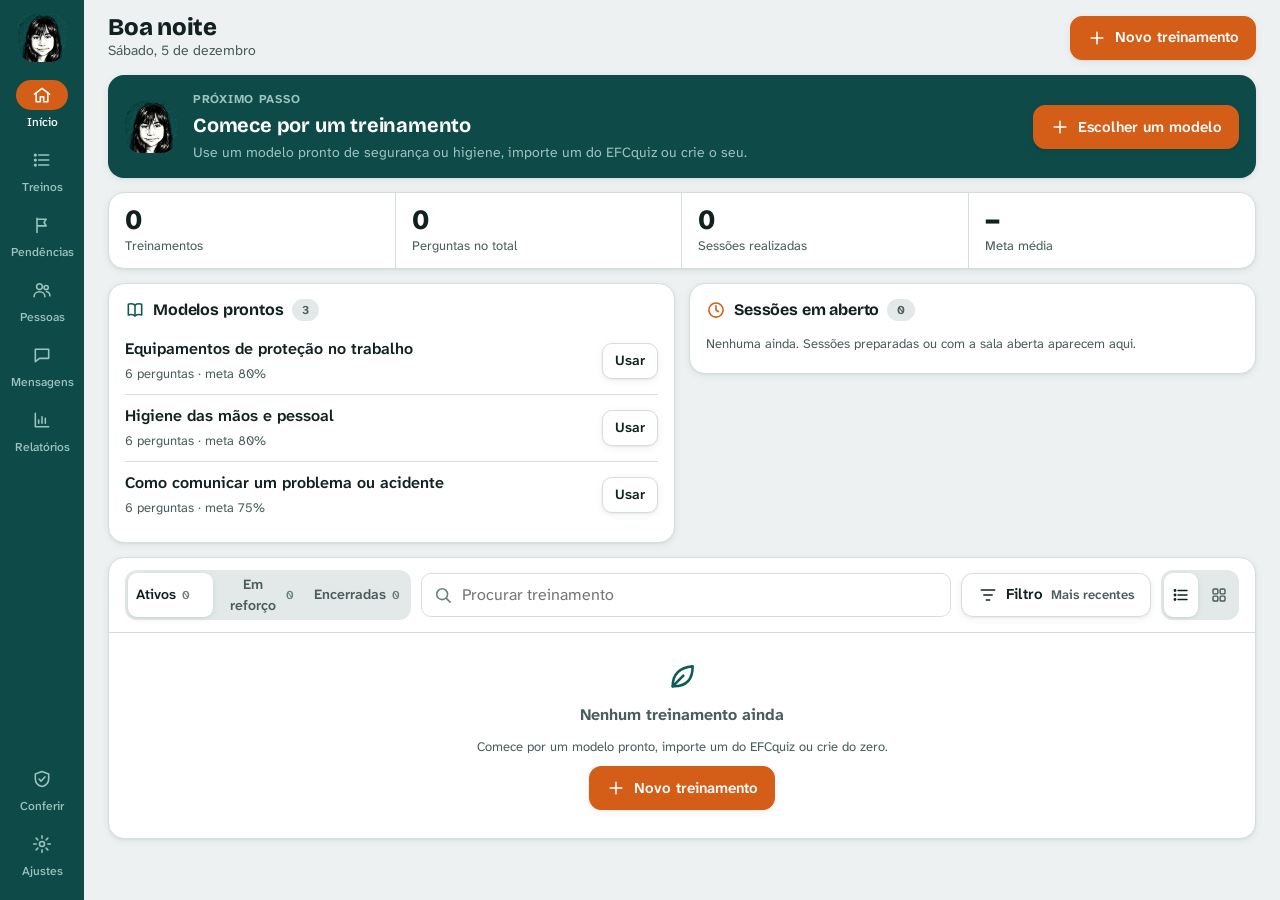
==== index.html @ 47adeed1 "Sabiá v1.3.0: material com capítulos (PPTX, PDF, HTML), aba Material no painel, capítulo por explica" ====
<!doctype html>
<html lang="pt-BR">
<head>
<meta charset="utf-8">
<meta name="viewport" content="width=device-width,initial-scale=1,viewport-fit=cover">
<meta name="theme-color" content="#0E4A48">
<title>Sabiá</title>
<link rel="manifest" href="manifest.webmanifest">
<link rel="icon" type="image/png" href="icon-192.png">
<link rel="apple-touch-icon" href="apple-touch-icon.png">
<link rel="preconnect" href="https://fonts.googleapis.com">
<link rel="preconnect" href="https://fonts.gstatic.com" crossorigin>
<link rel="stylesheet" href="https://fonts.googleapis.com/css2?family=Atkinson+Hyperlegible+Mono:wght@400;600&family=Atkinson+Hyperlegible+Next:wght@400;500;700&family=Bricolage+Grotesque:opsz,wght@12..96,600;12..96,800&display=swap">
<script>try{var t=localStorage.getItem("sabia-tema");if(t==="claro"||t==="escuro")document.documentElement.setAttribute("data-theme",t==="escuro"?"dark":"light")}catch(e){}</script>
<style>
/* Sabiá v0.1.0 · sistema visual: petróleo + laranja sabiá · Bricolage Grotesque + Atkinson Hyperlegible */
:root{
  --bg:#EDF1F1;--surface:#FFFFFF;--surface2:#F5F8F8;--sunk:#E2E9E8;--ink:#122120;--ink2:#4A5C5B;--ink3:#6B7F7D;--line:#D5DEDD;
  --brand:#0E4A48;--brand-hi:#18645F;--on-brand:#E4F2F0;--on-brand-2:#9BC3BF;--brand-ink:#0F5A56;
  --sabia:#D45D17;--sabia-hi:#B84D10;--sabia-soft:#FBE6D8;--on-sabia:#FFFFFF;
  --ok:#1B7A4B;--ok-soft:#DCF0E4;--warn:#9A6200;--warn-soft:#F7EACD;--bad:#B3302A;--bad-soft:#F6DCD9;
  --e1:0 1px 2px rgb(18 33 32/.06),0 2px 8px rgb(18 33 32/.06);
  --e2:0 2px 4px rgb(18 33 32/.06),0 10px 28px rgb(18 33 32/.10);
  --e3:0 4px 10px rgb(18 33 32/.08),0 22px 56px rgb(18 33 32/.18);
  --f-disp:"Bricolage Grotesque",ui-sans-serif,system-ui,sans-serif;
  --f-body:"Atkinson Hyperlegible Next","Atkinson Hyperlegible",ui-sans-serif,system-ui,sans-serif;
  --f-mono:"Atkinson Hyperlegible Mono",ui-monospace,"SF Mono",Menlo,Consolas,monospace;
  --r:16px;--rs:10px;
}
@media (prefers-color-scheme: dark){:root:not([data-theme="light"]){
  --bg:#0C1514;--surface:#14201F;--surface2:#192826;--sunk:#0A1110;--ink:#E5EEED;--ink2:#A6B8B6;--ink3:#8CA19E;--line:#253634;
  --brand:#0A2F2E;--brand-hi:#15514D;--on-brand:#DDEDEB;--on-brand-2:#86AEA9;--brand-ink:#5CC2B9;
  --sabia:#EE7631;--sabia-hi:#FF8A47;--sabia-soft:#3A2416;--on-sabia:#1A0C04;
  --ok:#4FC587;--ok-soft:#14301F;--warn:#E3A83A;--warn-soft:#33270F;--bad:#F0716A;--bad-soft:#3A1715;
  --e1:0 1px 2px rgb(0 0 0/.3),0 2px 8px rgb(0 0 0/.25);--e2:0 2px 4px rgb(0 0 0/.3),0 10px 28px rgb(0 0 0/.35);--e3:0 4px 10px rgb(0 0 0/.35),0 22px 56px rgb(0 0 0/.5);
  color-scheme:dark}}
:root[data-theme="dark"]{
  --bg:#0C1514;--surface:#14201F;--surface2:#192826;--sunk:#0A1110;--ink:#E5EEED;--ink2:#A6B8B6;--ink3:#8CA19E;--line:#253634;
  --brand:#0A2F2E;--brand-hi:#15514D;--on-brand:#DDEDEB;--on-brand-2:#86AEA9;--brand-ink:#5CC2B9;
  --sabia:#EE7631;--sabia-hi:#FF8A47;--sabia-soft:#3A2416;--on-sabia:#1A0C04;
  --ok:#4FC587;--ok-soft:#14301F;--warn:#E3A83A;--warn-soft:#33270F;--bad:#F0716A;--bad-soft:#3A1715;
  --e1:0 1px 2px rgb(0 0 0/.3),0 2px 8px rgb(0 0 0/.25);--e2:0 2px 4px rgb(0 0 0/.3),0 10px 28px rgb(0 0 0/.35);--e3:0 4px 10px rgb(0 0 0/.35),0 22px 56px rgb(0 0 0/.5);
  color-scheme:dark}
*{box-sizing:border-box}
[hidden]{display:none!important}
html,body{height:100%}
body{margin:0;background:var(--bg);color:var(--ink);font:16px/1.5 var(--f-body);-webkit-font-smoothing:antialiased}
h1,h2,h3{font-family:var(--f-disp);margin:0;letter-spacing:-.01em;text-wrap:balance}
button,input,select,textarea{font:inherit;color:inherit}
svg.i{width:20px;height:20px;fill:none;stroke:currentColor;stroke-width:1.9;stroke-linecap:round;stroke-linejoin:round;flex:none}
.num,.mono{font-family:var(--f-mono);font-variant-numeric:tabular-nums}
.mut{color:var(--ink2)}
.sm{font-size:13px}
:focus-visible{outline:2px solid var(--sabia);outline-offset:2px}
.sr{position:absolute;width:1px;height:1px;overflow:hidden;clip:rect(0 0 0 0)}

/* casca */
.app{display:grid;grid-template-columns:84px minmax(0,1fr);height:100dvh}
.rail{background:var(--brand);color:var(--on-brand);display:flex;flex-direction:column;align-items:center;gap:4px;padding:14px 8px;padding-left:max(8px,env(safe-area-inset-left))}
.rail .lg{width:48px;height:48px;border-radius:16px;background:var(--brand-hi);display:grid;place-items:center;margin-bottom:10px;box-shadow:inset 0 1px 0 rgb(255 255 255/.14)}
.rail .lg{overflow:hidden}.rail .lg svg{width:100%;height:100%;display:block}
.ri{width:68px;display:flex;flex-direction:column;align-items:center;gap:3px;padding:4px 0 6px;border:0;background:none;color:var(--on-brand-2);font-size:12px;font-weight:500;cursor:pointer;text-decoration:none;position:relative;border-radius:12px}
.ri .pill{width:52px;height:30px;border-radius:15px;display:grid;place-items:center;transition:background .15s}
.ri:hover .pill{background:rgb(255 255 255/.08)}
.ri[aria-current="page"]{color:#fff}
.ri[aria-current="page"] .pill{background:var(--sabia);color:var(--on-sabia)}
.ri .n{position:absolute;top:2px;right:8px;min-width:18px;height:18px;border-radius:9px;background:var(--sabia);color:var(--on-sabia);font-size:11px;font-weight:700;display:grid;place-items:center;padding:0 5px}
.rail .sp{flex:1}
.mn{display:flex;flex-direction:column;min-width:0;min-height:0}
.tb{display:flex;align-items:center;gap:12px;padding:14px 24px 10px;padding-right:max(24px,env(safe-area-inset-right));flex-wrap:wrap}
.tb h1{font-size:24px;font-weight:800;line-height:1.1}
.tb .sub{color:var(--ink2);font-size:14px}
.tb .grow{flex:1}
.body{flex:1;overflow:auto;padding:4px 24px 24px;padding-right:max(24px,env(safe-area-inset-right));display:grid;gap:14px;align-content:start}
.bnav{display:none}

/* botões e campos */
.b{display:inline-flex;align-items:center;justify-content:center;gap:8px;min-height:44px;padding:0 16px;border-radius:12px;border:1px solid var(--line);background:var(--surface);font-weight:600;font-size:15px;cursor:pointer;text-decoration:none;color:var(--ink);box-shadow:var(--e1);white-space:nowrap}
.b:hover{border-color:var(--ink3)}
.b.p{background:var(--sabia);border-color:var(--sabia);color:var(--on-sabia)}
.b.p:hover{background:var(--sabia-hi)}
.b.s{background:var(--brand);border-color:var(--brand);color:var(--on-brand)}
.b.g{box-shadow:none;background:transparent}
.b.ic{width:44px;padding:0;flex:none}
.b.sm{min-height:36px;padding:0 12px;font-size:14px;border-radius:10px}
.b[disabled]{opacity:.5;cursor:not-allowed}
.b.bad{color:var(--bad)}
.fd{display:grid;gap:4px;min-width:0}
.fd label,.lbl{font-size:12px;font-weight:700;color:var(--ink2)}
.in{min-height:44px;width:100%;border:1px solid var(--line);border-radius:10px;background:var(--surface);padding:0 12px}
select.in{appearance:none;background-image:linear-gradient(45deg,transparent 50%,var(--ink3) 50%),linear-gradient(135deg,var(--ink3) 50%,transparent 50%);background-position:calc(100% - 18px) 19px,calc(100% - 13px) 19px;background-size:5px 5px;background-repeat:no-repeat;padding-right:32px}
.k{background:var(--surface);border:1px solid var(--line);border-radius:var(--r);box-shadow:var(--e1);padding:14px 16px;min-width:0}
.chip{display:inline-flex;align-items:center;gap:6px;border-radius:999px;padding:2px 10px;font-size:12px;font-weight:700;background:var(--sunk);color:var(--ink2)}
.chip.ok{background:var(--ok-soft);color:var(--ok)}.chip.warn{background:var(--warn-soft);color:var(--warn)}.chip.bad{background:var(--bad-soft);color:var(--bad)}.chip.br{background:var(--sabia-soft);color:var(--sabia-hi)}

/* início */
.home{grid-template-columns:repeat(12,minmax(0,1fr));align-items:start}
.coach{grid-column:1/-1;display:grid;grid-template-columns:auto 1fr auto;gap:16px;align-items:center;background:var(--brand);color:var(--on-brand);border-color:transparent}
.coach .ms{width:52px;height:52px;border-radius:16px;background:var(--brand-hi);display:grid;place-items:center}
.coach .ms{overflow:hidden}.coach .ms svg{width:100%;height:100%;display:block}
.coach .eb{font-size:12px;font-weight:700;color:var(--on-brand-2);text-transform:uppercase;letter-spacing:.06em}
.coach h2{font-size:20px;color:#fff;margin:2px 0}
.coach p{margin:0;color:var(--on-brand-2);font-size:14px}
.coach .acts{display:flex;gap:8px;flex-wrap:wrap}
.coach .b.g{color:var(--on-brand);border-color:var(--on-brand-2)}
.kpis{grid-column:1/-1;display:grid;grid-template-columns:repeat(4,1fr);gap:0;padding:0}
.kp{padding:12px 16px;border-right:1px solid var(--line)}
.kp:last-child{border:0}
.kp .v{font-family:var(--f-disp);font-weight:800;font-size:28px;line-height:1.1}
.kp .l{font-size:13px;color:var(--ink2)}
.mini{grid-column:span 6}
.mini .kh{display:flex;align-items:center;gap:8px;margin-bottom:6px}
.mini h3{font-size:16px}
.rows{display:grid}
.row{display:flex;align-items:center;gap:10px;padding:9px 0;border-top:1px solid var(--line)}
.row:first-child{border-top:0}
.row>div{flex:1;min-width:0}
.row b{display:block;font-weight:600;overflow:hidden;text-overflow:ellipsis;white-space:nowrap}
.tbl{grid-column:1/-1;padding:0;overflow:hidden}

/* lista de treinamentos */
.tbar{display:flex;gap:10px;align-items:center;padding:12px 16px;flex-wrap:wrap;border-bottom:1px solid var(--line)}
.seg{display:inline-flex;background:var(--sunk);border-radius:12px;padding:3px}
.seg button{border:0;background:none;min-height:38px;padding:0 14px;border-radius:9px;font-weight:600;font-size:14px;color:var(--ink2);cursor:pointer;display:inline-flex;gap:6px;align-items:center}
.seg button[aria-pressed="true"]{background:var(--surface);color:var(--ink);box-shadow:var(--e1)}
.seg i{font-style:normal;font-family:var(--f-mono);font-size:12px;color:var(--ink3)}
.srch{position:relative;flex:1;min-width:180px}
.srch svg{position:absolute;left:12px;top:12px;color:var(--ink3);width:20px;height:20px}
.srch .in{padding-left:40px}
.fpan{display:flex;gap:12px;flex-wrap:wrap;padding:12px 16px;background:var(--surface2);border-bottom:1px solid var(--line)}
.tr{display:grid;grid-template-columns:minmax(0,2.4fr) 64px 92px 150px 276px;gap:12px;align-items:center;padding:10px 16px;border-top:1px solid var(--line)}
.tr.h{border-top:0;font-size:12px;font-weight:700;color:var(--ink2);padding-block:8px;background:var(--surface2)}
.tr .t b{display:block;font-weight:700;overflow:hidden;text-overflow:ellipsis;white-space:nowrap}
.tr .t span{font-size:13px;color:var(--ink2)}
.tr .acts{display:flex;gap:6px;justify-content:flex-end}
.meta-bar{height:6px;border-radius:3px;background:var(--sunk);overflow:hidden;margin-top:4px}
.meta-bar i{display:block;height:100%;background:var(--brand-ink)}
.cards{display:grid;grid-template-columns:repeat(auto-fill,minmax(260px,1fr));gap:12px;padding:14px 16px}
.card{border:1px solid var(--line);border-radius:14px;padding:12px;display:grid;gap:8px;background:var(--surface)}
.card b{font-family:var(--f-disp);font-size:17px}
.vazio{padding:28px 16px;text-align:center;color:var(--ink2);display:grid;gap:10px;justify-items:center}

/* aplicar */
.apl{grid-template-columns:minmax(0,1fr) 340px;align-items:start}
.apl .lc{display:grid;gap:12px}
.sec h3{font-size:16px;display:flex;align-items:center;gap:10px;margin-bottom:10px}
.st{width:26px;height:26px;border-radius:50%;background:var(--brand);color:var(--on-brand);display:grid;place-items:center;font-size:13px;font-weight:700;font-family:var(--f-mono)}
.pres{display:grid;grid-template-columns:repeat(3,1fr);gap:10px}
.pr{border:1.5px solid var(--line);border-radius:14px;padding:12px;background:var(--surface);text-align:left;cursor:pointer;display:grid;gap:4px;align-content:start}
.pr[aria-pressed="true"]{border-color:var(--sabia);background:var(--sabia-soft)}
.pr .pic{width:40px;height:40px;border-radius:12px;background:var(--sunk);display:grid;place-items:center;color:var(--brand-ink);margin-bottom:2px}
.pr[aria-pressed="true"] .pic{background:var(--sabia);color:var(--on-sabia)}
.pr b{font-family:var(--f-disp);font-size:16px}
.pr span{font-size:13px;color:var(--ink2)}
.chips{display:flex;gap:8px;flex-wrap:wrap}
.sc{min-height:40px;padding:0 14px;border-radius:999px;border:1.5px solid var(--line);background:var(--surface);cursor:pointer;font-weight:600;display:inline-flex;align-items:center;gap:6px}
.sc[aria-pressed="true"]{background:var(--brand);border-color:var(--brand);color:var(--on-brand)}
.fields{display:grid;grid-template-columns:repeat(3,1fr);gap:10px}
details.adv{padding:0}
details.adv summary{list-style:none;display:flex;align-items:center;gap:12px;padding:14px 16px;cursor:pointer;min-height:56px}
details.adv summary::-webkit-details-marker{display:none}
details.adv .chev{margin-left:auto;transition:transform .15s;display:grid;place-items:center;width:24px;height:24px}
details.adv .chev svg{width:20px;height:20px}
details.adv[open] .chev{transform:rotate(180deg)}
.advg{display:grid;grid-template-columns:repeat(2,1fr);gap:8px 20px;padding:4px 16px 16px;border-top:1px solid var(--line);padding-top:14px}
.opt{display:flex;gap:10px;align-items:flex-start;min-height:44px}
.opt input{width:22px;height:22px;margin-top:2px;accent-color:var(--sabia);flex:none}
.opt small{display:block;color:var(--ink2);font-size:12px;line-height:1.3}
.sum{position:sticky;top:4px;display:grid;gap:10px}
.sum .hd b{font-family:var(--f-disp);font-size:18px;display:block}
.tl{display:grid;gap:0}
.tli{display:grid;grid-template-columns:28px 1fr auto;gap:8px;align-items:center;padding:6px 0;border-top:1px dashed var(--line);font-size:14px}
.tli:first-child{border-top:0}
.tli .tx{overflow:hidden;text-overflow:ellipsis;white-space:nowrap}
.nd{width:26px;height:26px;border-radius:50%;border:1.5px solid var(--line);display:grid;place-items:center;font-size:12px;font-weight:700;font-family:var(--f-mono)}
.nd.e{background:var(--sabia-soft);color:var(--sabia-hi);border-color:transparent}

/* ajustes e páginas simples */
.cols{display:grid;grid-template-columns:repeat(2,minmax(0,1fr));gap:14px}
.page{max-width:980px}
.road{display:grid;gap:6px}
.road li{display:flex;gap:10px;align-items:flex-start;padding:8px 0;border-top:1px solid var(--line)}
.road ul{list-style:none;margin:0;padding:0}
.road li:first-child{border-top:0}

/* diálogo e aviso */
dialog{border:0;border-radius:20px;padding:0;background:var(--surface);color:var(--ink);box-shadow:var(--e3);width:min(560px,calc(100vw - 24px));max-height:calc(100dvh - 24px)}
dialog::backdrop{background:rgb(8 20 19/.55)}
.dl{display:grid;gap:12px;padding:18px}
.dl header{display:flex;align-items:center;gap:10px}
.dl header h2{font-size:20px;flex:1}
.opcao{display:flex;align-items:center;gap:12px;width:100%;text-align:left;border:1.5px solid var(--line);background:var(--surface);border-radius:14px;padding:10px 12px;min-height:56px;cursor:pointer}
.opcao:hover{border-color:var(--sabia)}
.opcao .pic{width:40px;height:40px;border-radius:12px;background:var(--sunk);display:grid;place-items:center;color:var(--brand-ink);flex:none}
.opcao b{display:block}
.opcao span.d{font-size:13px;color:var(--ink2)}
#toast{position:fixed;left:50%;bottom:calc(20px + env(safe-area-inset-bottom));transform:translateX(-50%);z-index:50;display:flex;gap:14px;align-items:center;background:var(--ink);color:var(--bg);border-radius:14px;padding:10px 12px 10px 16px;box-shadow:var(--e3);max-width:calc(100vw - 24px)}
#toast button{border:0;background:none;color:var(--sabia);font-weight:700;cursor:pointer;min-height:36px;padding:0 8px}
:root[data-theme="dark"] #toast button,:root:not([data-theme="light"]) #toast button{color:var(--sabia)}

@media (max-width:1100px){.apl{grid-template-columns:1fr}.sum{position:static}.mini{grid-column:1/-1}.kpis{grid-template-columns:repeat(2,1fr)}.kp:nth-child(2){border-right:0}.kp:nth-child(-n+2){border-bottom:1px solid var(--line)}}
@media (max-width:760px){
  .app{grid-template-columns:1fr;grid-template-rows:minmax(0,1fr) auto}
  .rail{display:none}
  .bnav{display:grid;grid-template-columns:repeat(5,1fr);background:var(--brand);padding:6px 4px calc(6px + env(safe-area-inset-bottom))}
  .bnav a{display:flex;flex-direction:column;align-items:center;gap:2px;color:var(--on-brand-2);font-size:11px;font-weight:500;text-decoration:none;min-height:48px;justify-content:center;position:relative}
  .bnav a[aria-current="page"]{color:#fff}
  .bnav a[aria-current="page"] .pill{background:var(--sabia);color:var(--on-sabia)}
  .bnav .pill{width:48px;height:28px;border-radius:14px;display:grid;place-items:center}
  .tb{padding:12px 16px 8px}.tb h1{font-size:21px}
  .body{padding:4px 16px 16px}
  .coach{grid-template-columns:1fr}.coach .ms{display:none}.coach h2{font-size:18px}
  .tb{flex-wrap:nowrap}.tb .lbl-m{display:none}.tb .b.p{width:44px;padding:0}
  .pres,.fields,.cols,.advg{grid-template-columns:1fr}
  .pr{grid-template-columns:44px 1fr;column-gap:12px;align-items:center;padding:10px 12px}.pr .pic{grid-row:span 2;margin:0}.pr span:not(.pic){grid-column:2}
  .tr{grid-template-columns:minmax(0,1fr) auto;gap:6px 10px}
  .tr.h{display:none}.tr .hide-m{display:none}
  .tbar .srch{flex-basis:100%;order:3}
  #toast{bottom:calc(76px + env(safe-area-inset-bottom))}
}
@media (prefers-reduced-motion:reduce){*{transition:none!important}}
/* ===== v0.2.0 · sala ao vivo e telão ===== */
.modo-telao .rail,.modo-telao .bnav,.modo-telao .tb{display:none!important}
.modo-telao .app{grid-template-columns:1fr;grid-template-rows:1fr}
.modo-telao .body{padding:0;overflow:hidden;background:#000;display:block}
.sala{grid-template-columns:minmax(0,420px) minmax(0,1fr);align-items:start}
.sala .lc{display:grid;gap:12px}
.chave{display:flex;align-items:center;gap:12px;flex-wrap:wrap}
.chave .cod{font-family:var(--f-mono);font-weight:600;font-size:34px;letter-spacing:.08em;line-height:1}
.etapa{display:grid;gap:10px}
.etapa .eh{display:flex;align-items:center;gap:10px;flex-wrap:wrap}
.etapa .et{font-family:var(--f-disp);font-size:20px;font-weight:800}
.etapa .tm{margin-left:auto;font-family:var(--f-mono);font-size:28px;font-weight:600}
.etapa .go{min-height:56px;font-size:17px;width:100%}
.pbar{height:8px;border-radius:4px;background:var(--sunk);overflow:hidden}
.pbar i{display:block;height:100%;background:var(--sabia);width:0;transition:width .25s linear}
.tl2{display:flex;gap:6px;flex-wrap:wrap}
.tl2 .nd{width:30px;height:30px;font-size:13px;background:var(--surface)}
.tl2 .nd.fe{background:var(--ok-soft);color:var(--ok);border-color:transparent}
.tl2 .nd.at{background:var(--sabia);color:var(--on-sabia);border-color:transparent}
.tl2 .nd.e{border-color:transparent}
.pgrid{display:flex;gap:6px;flex-wrap:wrap}
.pp{display:inline-flex;align-items:center;gap:6px;border:1px solid var(--line);border-radius:999px;padding:3px 10px 3px 3px;font-size:13px;background:var(--surface)}
.pp.ok{border-color:var(--ok);background:var(--ok-soft)}
.av{display:inline-grid;place-items:center;border-radius:50%;color:#fff;font-weight:700;font-size:12px;flex:none;width:26px;height:26px}
.dist{display:grid;gap:6px}
.dist .dr{display:grid;grid-template-columns:22px 1fr 40px;gap:8px;align-items:center;font-size:14px}
.dist .db{height:14px;border-radius:7px;background:var(--sunk);overflow:hidden}
.dist .db i{display:block;height:100%}
.rk{display:grid;gap:0}
.rk .rr{display:grid;grid-template-columns:24px 26px 1fr auto;gap:8px;align-items:center;padding:6px 0;border-top:1px solid var(--line);font-size:14px}
.rk .rr:first-child{border-top:0}
.prev{position:sticky;top:4px;display:grid;gap:8px;padding:10px}
.telwrap{position:relative;border-radius:12px;overflow:hidden;background:#000;width:100%}
.telwrap>.tel{position:absolute;left:0;top:0;transform-origin:0 0}
.telfull{width:100vw;height:100vh;height:100dvh;position:relative;overflow:hidden;background:#000}
.telfull>.tel{position:absolute;left:50%;top:50%;transform-origin:0 0}
.sim{display:flex;gap:8px;align-items:center;flex-wrap:wrap}
.sim input[type=number]{width:84px}

/* telão (1280×720 fixos, escalados) */
.tel{--tel-bg:#0A2C2B;--tel-bg2:#0F3836;--tel-card:#134240;--tel-ink:#F2F7F6;--tel-ink2:#A6C3C0;--tel-line:#22524F;--a1:#C9432B;--a2:#2A63C2;--a3:#C98F00;--a4:#2A8752;
  width:1280px;height:720px;background:var(--tel-bg);color:var(--tel-ink);font-family:var(--f-body);display:flex;flex-direction:column;overflow:hidden}
.tel.claro{--tel-bg:#F3F7F6;--tel-bg2:#E4ECEB;--tel-card:#FFFFFF;--tel-ink:#122120;--tel-ink2:#4A5C5B;--tel-line:#CBD8D6}
.tel .tt{display:flex;align-items:center;gap:14px;padding:18px 32px;border-bottom:1px solid var(--tel-line)}
.tel .tt b{font-family:var(--f-disp);font-size:24px}
.tel .tt span{color:var(--tel-ink2);font-size:17px}
.tel .grow{flex:1}
.tel .pillk{background:var(--sabia);color:#fff!important;font-weight:700;border-radius:999px;padding:6px 16px;font-family:var(--f-mono);letter-spacing:.06em;font-size:18px!important}
.tel .tfoot{margin-top:auto;padding:14px 32px;border-top:1px solid var(--tel-line);color:var(--tel-ink2);font-size:18px;display:flex;gap:10px;align-items:center}
.tel .tfoot b{color:var(--tel-ink)}
.tel .lobm{flex:1;display:grid;grid-template-columns:420px 1fr;gap:32px;padding:28px 32px;min-height:0}
.tel .join{background:var(--tel-card);border:1px solid var(--tel-line);border-radius:24px;padding:24px;display:grid;gap:16px;justify-items:center;align-content:start}
.tel .qr{background:#fff;border-radius:16px;padding:12px;width:244px;height:244px;display:grid;place-items:center}
.tel .qr canvas,.tel .qr img{width:220px!important;height:220px!important}
.tel .kl{color:var(--tel-ink2);font-size:18px;text-align:center}
.tel .kk{font-family:var(--f-mono);font-weight:600;font-size:64px;letter-spacing:.06em;line-height:1.05;text-align:center}
.tel .how{display:grid;gap:8px;font-size:18px;width:100%}
.tel .how div{display:flex;gap:10px;align-items:center}
.tel .how b{width:28px;height:28px;border-radius:50%;background:var(--sabia);color:#fff;display:grid;place-items:center;font-size:15px;flex:none}
.tel .room{display:grid;grid-template-rows:auto auto 1fr;gap:16px;min-height:0}
.tel .crowd.g .cw{font-size:24px;padding:6px 20px 6px 6px}.tel .crowd.g .cw .av{width:44px;height:44px;font-size:17px}
.tel .facts{display:grid;grid-template-columns:repeat(3,1fr);gap:14px;align-self:end}
.tel .facts div{background:var(--tel-card);border:1px solid var(--tel-line);border-radius:18px;padding:14px 18px;display:grid;gap:2px}
.tel .facts b{font-family:var(--f-disp);font-size:40px;line-height:1.05}
.tel .facts span{color:var(--tel-ink2);font-size:18px}
.tel .rh{display:flex;align-items:baseline;gap:12px}
.tel .rh b{font-family:var(--f-disp);font-size:56px;line-height:1}
.tel .rh span{font-size:22px;color:var(--tel-ink2)}
.tel .crowd{display:flex;flex-wrap:wrap;gap:10px;align-content:flex-start;overflow:hidden}
.tel .cw{display:flex;align-items:center;gap:8px;background:var(--tel-card);border:1px solid var(--tel-line);border-radius:999px;padding:5px 16px 5px 5px;font-size:19px}
.tel .cw .av{width:36px;height:36px;font-size:15px}
.tel .tq{padding:26px 32px 8px;display:flex;gap:28px;align-items:center}
.tel .tq h2{font-size:42px;line-height:1.12;flex:1;font-weight:800}
.tel .ring{width:120px;height:120px;position:relative;display:grid;place-items:center;font-family:var(--f-mono);font-size:44px;font-weight:600;flex:none}
.tel .ring svg{position:absolute;inset:0;width:100%;height:100%;transform:rotate(-90deg)}
.tel .tprog{display:flex;gap:6px}
.tel .tprog i{width:26px;height:8px;border-radius:4px;background:var(--tel-line)}
.tel .tprog i.d{background:var(--ok)}.tel .tprog i.c{background:var(--sabia)}
.tel .ttiles{flex:1;display:grid;grid-template-columns:1fr 1fr;gap:14px;padding:12px 32px 14px;min-height:0}
.tel .tile{border-radius:20px;color:#fff;display:flex;align-items:center;gap:16px;padding:0 24px;font-size:30px;font-weight:700;line-height:1.15;position:relative;overflow:hidden}
.tel .tile .sh{width:46px;height:46px;flex:none}
.tel .tile .sh svg{width:100%;height:100%}
.tel .tile.off{opacity:.35}
.tel .tile .pc{margin-left:auto;font-family:var(--f-mono);font-size:30px;background:rgb(0 0 0/.28);border-radius:12px;padding:2px 12px}
.tel .tile.cor::after{content:"";position:absolute;inset:0;border:8px solid #fff;border-radius:20px}
.tel .ordl{flex:1;display:grid;gap:10px;padding:12px 32px 14px;align-content:center}
.tel .ordl div{background:var(--tel-card);border:1px solid var(--tel-line);border-radius:16px;padding:14px 22px;font-size:28px;font-weight:600;display:flex;gap:16px;align-items:center}
.tel .ordl b{width:38px;height:38px;border-radius:50%;background:var(--sabia);color:#fff;display:grid;place-items:center;font-size:20px;flex:none}
.tel .answ{display:flex;align-items:center;gap:14px;padding:12px 32px;border-top:1px solid var(--tel-line);font-size:20px}
.tel .bigc{font-family:var(--f-disp);font-weight:800;font-size:34px}
.tel .expl{flex:1;display:grid;align-content:center;gap:20px;padding:30px 80px}
.tel .expl h2{font-size:54px;line-height:1.1;font-weight:800}
.tel .expl p{font-size:30px;line-height:1.4;color:var(--tel-ink2);margin:0;max-width:30em}
.tel .podm{flex:1;display:grid;grid-template-columns:1fr 380px;gap:28px;padding:22px 32px;min-height:0}
.tel .podl{display:grid;grid-template-rows:auto auto 1fr;gap:14px;min-height:0}
.tel .pq{display:flex;gap:12px;align-items:flex-end;height:96px}
.tel .pq>div{flex:1;display:grid;justify-items:center;gap:2px;font-size:15px;color:var(--tel-ink2);max-width:90px}
.tel .pq .bar{display:flex;align-items:flex-end;width:100%;height:48px;background:var(--tel-card);border-radius:8px;overflow:hidden}
.tel .pq .bar i{display:block;width:100%;border-radius:6px 6px 0 0}
.tel .pq b{color:var(--tel-ink);font-size:17px}
.tel .podl h2{font-size:44px;font-weight:800}
.tel .res{display:flex;gap:10px;flex-wrap:wrap;margin-top:8px}
.tel .res span{background:var(--tel-card);border:1px solid var(--tel-line);border-radius:999px;padding:6px 16px;font-size:20px}
.tel .res .g{background:var(--ok);border-color:var(--ok);color:#fff}
.tel .res .r{background:var(--sabia);border-color:var(--sabia);color:#fff}
.tel .stage{display:flex;align-items:flex-end;justify-content:center;gap:16px;min-height:0}
.tel .pl{display:grid;justify-items:center;gap:8px;width:190px}
.tel .pl .av{width:84px;height:84px;font-size:32px}
.tel .pl.p1 .av{width:104px;height:104px;font-size:40px}
.tel .blk{width:100%;background:var(--tel-card);border:1px solid var(--tel-line);border-radius:18px 18px 0 0;padding:12px 8px;text-align:center;font-size:15px;color:var(--tel-ink2);display:grid;align-content:start;gap:2px}
.tel .blk b{font-family:var(--f-disp);font-size:34px;color:var(--sabia)}
.tel .blk strong{color:var(--tel-ink);font-size:19px}
.tel .podr{background:var(--tel-card);border:1px solid var(--tel-line);border-radius:20px;padding:16px 20px;display:grid;align-content:start;gap:0;overflow:hidden}
.tel .podr h3{font-size:20px;margin-bottom:6px}
.tel .podr .pr2{display:grid;grid-template-columns:30px 34px 1fr auto;gap:10px;align-items:center;padding:7px 0;border-top:1px solid var(--tel-line);font-size:18px}
.tel .podr .pr2 .av{width:34px;height:34px;font-size:14px}
.tel .vaz{flex:1;display:grid;place-items:center;text-align:center;gap:12px;padding:40px;font-size:30px;color:var(--tel-ink2)}
.conf{position:absolute;inset:0;pointer-events:none;overflow:hidden}
.conf i{position:absolute;top:-20px;width:12px;height:18px;border-radius:2px;animation:cai 3.6s linear infinite}
@keyframes cai{to{transform:translateY(760px) rotate(540deg)}}
@media (max-width:1100px){.sala{grid-template-columns:1fr}.prev{position:static}}
@media (max-width:760px){.tb .b[data-act=telao]{width:44px;padding:0}.tb .sub{overflow:hidden;text-overflow:ellipsis;white-space:nowrap;max-width:60vw}}
@media (prefers-reduced-motion:reduce){.conf{display:none}}

.pp .px{display:grid;place-items:center;width:24px;height:24px;border:0;background:transparent;color:var(--ink2);cursor:pointer;border-radius:50%;padding:0;margin-left:2px}
.pp .px:hover{color:var(--bad)}

/* ===== v0.3.0 · editor de perguntas e versões ===== */
.edit{display:grid;grid-template-columns:268px minmax(0,1fr) minmax(0,420px);gap:14px;align-items:start}
.edl{display:grid;gap:10px;position:sticky;top:0;min-width:0}
.edc{display:grid;gap:12px;min-width:0}
.edr{display:grid;gap:10px;min-width:0;position:sticky;top:0}
.ed-meta{display:grid;grid-template-columns:minmax(0,1fr) 84px;gap:8px}
.ed-meta .full{grid-column:1/-1}
.ta{min-height:44px;padding:10px 12px;line-height:1.4;font:inherit;resize:vertical}
.qlist{display:grid;gap:2px;max-height:calc(100dvh - 330px);min-height:60px;overflow:auto;margin:0 -4px;padding:0 4px}
button.qi{display:grid;grid-template-columns:30px minmax(0,1fr) auto;gap:8px;align-items:center;width:100%;text-align:left;min-height:52px;padding:6px 8px;border:1.5px solid transparent;border-radius:12px;background:transparent;cursor:pointer;color:var(--ink)}
button.qi:hover{background:var(--sunk)}
button.qi[aria-current="true"]{background:var(--sabia-soft);border-color:var(--sabia)}
.qn{width:28px;height:28px;border-radius:50%;background:var(--sunk);display:grid;place-items:center;font-family:var(--f-mono);font-size:13px;font-weight:700;color:var(--ink2)}
.qi[aria-current="true"] .qn{background:var(--sabia);color:var(--on-sabia)}
.qt{display:grid;min-width:0}
.qt b{font-weight:600;font-size:14px;overflow:hidden;text-overflow:ellipsis;white-space:nowrap}
.qt span{font-size:12px;color:var(--ink2)}
.qw{color:var(--warn);display:grid}
.adds{display:grid;grid-template-columns:1fr 1fr;gap:6px}
.adds .b{min-height:40px;padding:0 8px;font-size:13px;gap:6px}
.stt{font-size:13px;color:var(--ink2);display:flex;gap:6px;align-items:center;flex-wrap:wrap}
.edh{display:flex;align-items:center;gap:6px;flex-wrap:wrap}
.edh h2{font-size:19px;flex:1;min-width:120px}
.seg{display:flex;gap:4px;background:var(--sunk);border-radius:12px;padding:3px}
.seg button{flex:1;min-height:44px;border:0;border-radius:9px;background:transparent;font-weight:600;font-size:14px;color:var(--ink2);padding:0 8px;cursor:pointer}
.seg button[aria-pressed="true"]{background:var(--surface);color:var(--ink);box-shadow:var(--e1)}
.avs{display:flex;gap:6px;flex-wrap:wrap}
.avs:empty{display:none}
.alts{display:grid;gap:8px}
.alt{display:grid;grid-template-columns:44px 30px minmax(0,1fr) 44px;gap:6px;align-items:center}
.alt.o{grid-template-columns:30px minmax(0,1fr) 44px 44px 44px}
.alt.v{grid-template-columns:44px 30px minmax(0,1fr)}
.rd{display:grid;place-items:center;min-height:44px;cursor:pointer}
.rd input{width:22px;height:22px;accent-color:var(--ok);margin:0;cursor:pointer}
.shp{width:30px;height:30px;border-radius:9px;color:#fff;display:grid;place-items:center}
.shp svg{width:18px;height:18px}
.vfx{min-height:44px;display:flex;align-items:center;font-weight:600}
.dica{font-size:12px;color:var(--ink2);margin:0}
.row2{display:grid;grid-template-columns:1fr 1fr;gap:8px}
select.in{padding-right:8px}
.pvh{display:flex;align-items:center;gap:8px;flex-wrap:wrap}
.pvh b{font-size:13px;flex:1;min-width:130px}
.pvh .seg{width:auto}
.pvh .seg button{min-height:36px;font-size:13px;padding:0 12px}
.pvn{font-size:12px;color:var(--ink2);margin:0}
.vl{display:grid;gap:8px;max-height:46vh;overflow:auto}
.vr{display:grid;gap:6px;border:1px solid var(--line);border-radius:12px;padding:10px 12px}
.vr .vh{display:flex;gap:8px;align-items:center;flex-wrap:wrap}
.vr .vh .grow{flex:1}
.vr .nt{font-size:13px;color:var(--ink2)}
.df{display:grid;gap:4px;background:var(--sunk);border-radius:10px;padding:8px 10px;font-size:13px}
.df div{display:flex;gap:6px;align-items:baseline}
.df i{font-style:normal;font-weight:700;font-family:var(--f-mono);flex:none;width:18px}
.df .ad{color:var(--ok)}.df .rm{color:var(--bad)}.df .ch{color:var(--warn)}
.vs{display:grid;grid-template-columns:minmax(0,1fr) auto;gap:8px;align-items:end}
@media (max-width:1180px){
  .edit{grid-template-columns:268px minmax(0,1fr)}
  .edr{grid-column:2;position:static}
}
@media (max-width:860px){
  .edit{grid-template-columns:1fr}
  .edl{display:contents}.edr{grid-column:auto;position:static}
  .edl>.k:nth-child(2){order:1}.edc{order:2}.edr{order:3}.ed-meta{order:4}
  .qlist{max-height:200px}
  .tb .b{flex:none}.tb>div:not(.grow){min-width:0}
  .tb h1{overflow:hidden;text-overflow:ellipsis;display:-webkit-box;-webkit-line-clamp:2;-webkit-box-orient:vertical;font-size:20px}
  .row2{grid-template-columns:1fr 1fr}
  .vs{grid-template-columns:1fr}
}

.rsm{display:grid;grid-template-columns:repeat(3,1fr);gap:10px 8px;padding:12px 14px}
.rsm div{display:grid;gap:0;text-align:left}
.rsm b{font-family:var(--f-disp);font-size:20px;line-height:1.2}
.rsm span{font-size:12px;color:var(--ink2)}
.rsm .w b{color:var(--warn)}

/* v0.6.0 */

/* ===== v0.4.0 · celular do participante ===== */
.modo-cel .rail,.modo-cel .bnav,.modo-cel .tb{display:none!important}
.modo-cel .app{grid-template-columns:1fr;grid-template-rows:1fr}
.body.cel{padding:0;display:block;background:var(--bg)}
.cc{max-width:520px;margin:0 auto;min-height:100dvh;display:flex;flex-direction:column}
.ch{display:flex;align-items:center;gap:10px;background:var(--brand);color:var(--on-brand);padding:12px 16px;padding-top:max(12px,env(safe-area-inset-top))}
.ch svg{width:32px;height:32px;flex:none}
.ch div{display:grid;min-width:0}
.ch b{font-family:var(--f-disp);font-size:17px;overflow:hidden;text-overflow:ellipsis;white-space:nowrap}
.ch span{font-size:12px;color:var(--on-brand-2)}
.cb{display:grid;gap:14px;align-content:start;padding:16px;padding-bottom:max(24px,env(safe-area-inset-bottom));flex:1}
.cb.ct{justify-items:center;text-align:center;align-content:center}
.cb h1{font-size:26px;line-height:1.15}
.cb h1.q{font-size:22px}
.cb .big{min-height:56px;font-size:22px;text-align:center;letter-spacing:.08em}
#ce-n.big{letter-spacing:0;font-size:19px;text-align:left}
.g2{min-height:56px;font-size:17px;width:100%}
.fx{display:flex;align-items:center;gap:10px;justify-content:space-between;font-weight:700;font-size:14px;color:var(--ink2)}
.eu{display:flex;align-items:center;gap:6px;color:var(--ink)}
.eu .av{width:26px;height:26px;font-size:11px}
.eu2{display:flex;align-items:center;gap:10px;font-size:20px;font-family:var(--f-disp)}
.eu2 .av{width:40px;height:40px;font-size:15px}
.ok-i{width:64px;height:64px;border-radius:50%;background:var(--ok-soft);color:var(--ok);display:grid;place-items:center}
.ok-i.er{background:var(--bad-soft);color:var(--bad)}
.rodar{width:36px;height:36px;border-radius:50%;border:4px solid var(--line);border-top-color:var(--sabia);animation:gira 1s linear infinite}
@keyframes gira{to{transform:rotate(360deg)}}
.tiles{display:grid;gap:10px}
.ct2{display:flex;align-items:center;gap:12px;width:100%;min-height:72px;border:3px solid transparent;border-radius:16px;color:#fff;font-size:18px;font-weight:700;text-align:left;padding:10px 14px;cursor:pointer;font-family:var(--f-body)}
.ct2.sel{border-color:var(--ink);box-shadow:0 0 0 3px var(--surface) inset}
.ct2[disabled]{opacity:.7}
.sh2{width:34px;height:34px;flex:none;display:grid;place-items:center;background:rgba(255,255,255,.2);border-radius:10px}
.sh2 svg{width:22px;height:22px}
.ords{display:grid;gap:8px}
.ot{display:flex;align-items:center;gap:12px;min-height:60px;width:100%;border:2px solid var(--line);border-radius:14px;background:var(--surface);color:var(--ink);font-size:17px;font-weight:600;text-align:left;padding:8px 12px;cursor:pointer}
.ot b{width:32px;height:32px;border-radius:50%;border:2px dashed var(--line);display:grid;place-items:center;flex:none;font-family:var(--f-mono)}
.ot.on{background:var(--sabia-soft);border-color:var(--sabia)}
.ot.on b{background:var(--sabia);border:0;color:var(--on-sabia)}
.bar2{display:flex;gap:10px}.bar2 .b{flex:1;min-height:52px}
.rs{display:grid;gap:6px;justify-items:center;text-align:center;border:1px solid var(--line);background:var(--surface);border-radius:18px;padding:18px 14px}
.rs.ac{border-color:var(--ok)}.rs.er{border-color:var(--bad)}
.rs h1{font-size:24px}
.pts{margin:0;font-family:var(--f-disp);font-size:30px;font-weight:800;color:var(--ok)}
.rk2{margin:4px 0 0}
.cert{margin:2px 0 0;font-size:19px;text-align:center}
ol.cert{text-align:left;padding-left:26px}
.por{margin:0;background:var(--sunk);border-radius:12px;padding:10px 12px}
.sug{display:grid;gap:6px}
.sug:empty{display:none}
.sg{min-height:48px;text-align:left;border:1.5px solid var(--line);background:var(--surface);border-radius:12px;padding:0 14px;font-size:16px;font-weight:600;color:var(--ink);cursor:pointer}
.sg:hover{border-color:var(--sabia)}
.cores{display:grid;grid-template-columns:repeat(8,1fr);gap:8px}
.co{aspect-ratio:1;min-height:40px;border-radius:50%;border:3px solid transparent;color:#fff;display:grid;place-items:center;cursor:pointer;padding:0}
.co[aria-checked="true"]{border-color:var(--ink)}
.erro{margin:0;color:var(--bad);font-weight:600;min-height:0}
.erro:empty{display:none}
.as{display:grid;gap:8px}
#cassin{width:100%;height:150px;border:2px dashed var(--ink3);border-radius:14px;background:#fff;touch-action:none}
.pbar{height:8px;border-radius:99px;background:var(--sunk);overflow:hidden}
.pbar i{display:block;height:100%;background:var(--sabia);width:0}
.pts.w{color:var(--warn)}

/* ===== v0.6.0 · progresso, rever e refazer ===== */
.prg{display:flex;gap:4px}
.prg i{flex:1;height:8px;border-radius:4px;background:var(--line);min-width:6px}
.prg i.c{background:var(--ok)}
.prg i.e{background:var(--sabia);background-image:repeating-linear-gradient(135deg,rgb(255 255 255/.55) 0 3px,transparent 3px 6px)}
.prg i.a{background:var(--brand);opacity:.55}
.prgt{font-size:13px;color:var(--ink2)}
.prgt b{font-family:var(--f-mono);color:var(--ink)}
.rv{display:grid;gap:10px;width:100%;text-align:left}
.rv h2{font-size:18px}
.rv-b{display:grid;gap:8px;width:100%}
.rvq{display:grid;gap:2px;background:var(--surface);border:1px solid var(--line);border-radius:14px;padding:14px}
.rvq h2{font-size:17px;line-height:1.25}
.rvm{margin:0;color:var(--bad);font-weight:600}
ol.rvm{padding-left:20px;margin:0}

/* ===== v0.7.0 · comentário rápido e aparelho compartilhado (classes cmt-) ===== */
.cmt{display:grid;gap:10px;width:100%;text-align:left;border-top:1px solid var(--line);padding-top:14px}
.cmt h2{font-size:18px}
.cmt .ta{min-height:96px;padding:10px 12px;font-family:inherit;resize:vertical}
.cmt-t{display:grid;grid-template-columns:repeat(2,minmax(0,1fr));gap:8px}
.cmt-t button{min-height:48px;border:1.5px solid var(--line);border-radius:12px;background:var(--surface);color:var(--ink);font-weight:600;font-size:15px;cursor:pointer}
.cmt-t button[aria-pressed="true"]{border-color:var(--sabia);background:var(--sabia-soft)}
.cmt-e{display:grid;gap:4px;background:var(--surface);border:1px solid var(--line);border-radius:12px;padding:10px 12px;justify-items:start}
.cmt-r{margin:0;background:var(--sunk);border-radius:10px;padding:8px 10px;width:100%}

/* ===== v0.5.0 · relatórios e conferência ===== */
.rel{max-width:1100px}
.rel.page{max-width:980px}
.rl-top{display:grid;grid-template-columns:minmax(240px,380px) minmax(0,1fr);gap:12px 18px;align-items:end}
.rl-meta{display:flex;gap:6px;flex-wrap:wrap;align-items:center;min-height:44px}
.rl-docs{grid-column:1/-1;display:flex;gap:8px;flex-wrap:wrap;align-items:center}
.rl-cod{grid-column:1/-1;display:flex;gap:8px;flex-wrap:wrap;align-items:center}
.rel .mais{position:relative}
.rel .mais>summary{list-style:none;cursor:pointer}
.rel .mais>summary::-webkit-details-marker{display:none}
.rel .mais[open]>summary{background:var(--sunk)}
.rel .mp2{position:absolute;z-index:5;top:calc(100% + 6px);left:0;background:var(--surface);border:1px solid var(--line);border-radius:14px;box-shadow:var(--e2,0 8px 24px rgb(0 0 0/.18));padding:6px;display:grid;gap:2px;min-width:210px}
.rel .mp2 .b{justify-content:flex-start;box-shadow:none;border:0}
.rel .mp2 .b:hover{background:var(--sunk)}
.rl-cod b{font-size:14px;letter-spacing:.02em}
.mono{font-family:var(--f-mono)}
.rl-abas{display:flex;max-width:560px}
.rl-abas button{flex:1;white-space:nowrap}
.rsm.q4{grid-template-columns:repeat(4,1fr)}
.rel .rh{font-size:17px;margin:0 0 10px}
.rel .rh2{display:flex;gap:10px;align-items:center;justify-content:space-between;flex-wrap:wrap;margin-bottom:10px}
.rel .rh2 .rh{margin:0}
.rel .acoes{list-style:none;margin:0;padding:0;display:grid}
.rel .acoes li{display:grid;grid-template-columns:32px minmax(0,1fr) auto;gap:10px;align-items:center;padding:10px 0;border-top:1px solid var(--line);min-height:52px}
.rel .acoes li:first-child{border-top:0;padding-top:2px}
.rel .acs{display:flex;gap:6px}
.rel .ai{width:32px;height:32px;border-radius:50%;display:grid;place-items:center;background:var(--sunk);color:var(--ink2);flex:none}
.rel .ai svg{width:18px;height:18px}
.rel .ai.ok{background:var(--ok-soft);color:var(--ok)}
.rel .ai.warn{background:var(--warn-soft);color:var(--warn)}
.rtw{overflow-x:auto;margin:0 -4px;padding:0 4px}
.rtb{width:100%;border-collapse:collapse;font-size:14px}
.rtb th,.rtb td{text-align:left;padding:8px 10px;border-top:1px solid var(--line);vertical-align:middle}
.rtb thead th{border-top:0;font-size:12px;font-weight:700;color:var(--ink2);background:var(--surface2);white-space:nowrap}
.rtb thead th button{all:unset;cursor:pointer;display:inline-flex;align-items:center;gap:4px;min-height:32px;font:inherit;font-weight:700}
.rtb thead th button:focus-visible{outline:2px solid var(--sabia);outline-offset:2px}
.rtb .n{text-align:right}
.rel .asm{all:unset;cursor:pointer;display:inline-grid;place-items:center;min-width:44px;min-height:36px;border-radius:8px;background:#fff;border:1px solid var(--line)}
.rel .asm:focus-visible{outline:2px solid var(--sabia);outline-offset:2px}
.rel .asm img{display:block;max-width:64px;height:auto}
.rel .assg{background:#fff;border:1px solid var(--line);border-radius:12px;padding:8px;display:grid;place-items:center}
.rel .assg img{max-width:100%;height:auto}
.rel .mapa{overflow:auto;max-height:60vh}
.rel .mp th.nm,.mp td.nm{position:sticky;left:0;background:var(--surface);font-weight:600;min-width:130px;max-width:190px;overflow:hidden;text-overflow:ellipsis;white-space:nowrap;z-index:1}
.rel .mp thead th.nm{background:var(--surface2)}
.mc{text-align:center !important;width:40px;min-width:40px;padding:6px 4px !important}
td.mc svg{width:18px;height:18px;vertical-align:middle}
td.mc.ok,i.mc.ok{background:var(--ok-soft);color:var(--ok)}
td.mc.no,i.mc.no{background:var(--bad-soft);color:var(--bad)}
td.mc.nr,i.mc.nr{background:var(--sunk);color:var(--ink2)}
td.mc.fr{color:var(--bad);font-weight:700}
.rel .mp tfoot td,.mp tfoot th{font-size:12px;background:var(--surface2)}
.rel .leg{display:flex;gap:16px;flex-wrap:wrap;margin-top:10px;color:var(--ink2)}
.rel .leg span{display:inline-flex;align-items:center;gap:6px}
i.mc{display:inline-grid;place-items:center;width:26px;height:26px;min-width:26px;border-radius:7px;font-style:normal;padding:0 !important}
i.mc svg{width:16px;height:16px}
.rel .aslist{display:grid}
.rel .as{display:grid;grid-template-columns:40px minmax(0,1fr) 84px;gap:12px;align-items:start;padding:12px 0;border-top:1px solid var(--line)}
.rel .as:first-child{border-top:0;padding-top:2px}
.rel .as .qn{width:32px;height:32px;border-radius:50%;background:var(--sunk);display:grid;place-items:center;font-family:var(--f-mono);font-size:12px;font-weight:700;color:var(--ink2)}
.rel .aq{display:grid;gap:6px;min-width:0}
.rel .aq b{font-weight:600}
.rel .ap{display:grid;justify-items:end;gap:4px;font-size:18px;font-weight:700}
.rel .bar{position:relative;height:10px;border-radius:999px;background:var(--sunk);overflow:visible}
.rel .bar i{position:absolute;inset:0 auto 0 0;border-radius:999px;background:var(--ok)}
.rel .bar i.fr{background:var(--warn)}
.rel .bar u{position:absolute;top:-3px;bottom:-3px;width:2px;background:var(--ink);text-decoration:none;opacity:.55}
.rel .bar.sb{min-width:120px;margin-bottom:4px}
.rel .cf-f{display:flex;gap:10px;align-items:end;flex-wrap:wrap}
.rel .cf-ou{display:flex;gap:10px;align-items:center;flex-wrap:wrap;margin-top:12px}
.rel .cf-r{display:grid;grid-template-columns:32px minmax(0,1fr);gap:12px;align-items:start;border-width:1.5px}
.rel .cf-r.ok{border-color:var(--ok)}
.rel .cf-r.no{border-color:var(--warn)}
.logo-ln{display:flex;gap:8px;align-items:center;flex-wrap:wrap}
.logo-pv{max-height:44px;max-width:160px;border:1px solid var(--line);border-radius:8px;background:#fff;padding:2px}
.reap{display:flex;gap:8px;align-items:center;flex-wrap:wrap;margin:-4px 0 10px}
@media (max-width:860px){
  .rl-top{grid-template-columns:1fr}
  .rl-abas{max-width:none}
  .rl-abas button{padding:0 4px;font-size:13px}
  .rsm.q4{grid-template-columns:1fr 1fr}
  .rel .acoes li{grid-template-columns:32px minmax(0,1fr)}
  .rel .acoes li>:last-child:not(:nth-child(2)){grid-column:2}
  .rel .as{grid-template-columns:34px minmax(0,1fr) 64px;gap:8px}
}

.rel .tmp{display:grid;gap:8px}
.rel .tl-s{display:grid;grid-template-columns:150px minmax(0,1fr) 52px;gap:12px;align-items:center}
.rel .tl-s.at .sm{font-weight:700}
.rel .tl-s b{text-align:right}
@media (max-width:860px){.rel .tl-s{grid-template-columns:120px minmax(0,1fr) 44px;gap:8px}}

/* ===== v0.6.0 · pendências, momento da aplicação, comparativo ===== */
.ri .pill,.bnav .pill{position:relative}
.pdn-n{position:absolute;top:-4px;right:-2px;min-width:18px;height:18px;padding:0 5px;border-radius:9px;background:var(--bad,#B3302A);color:#fff;font-size:11px;font-weight:700;font-family:var(--f-mono);display:grid;place-items:center;line-height:1}
.ri[aria-current="page"] .pdn-n{box-shadow:0 0 0 2px var(--sabia)}
.mom{gap:6px}
.mom .seg{display:flex}
.mom .seg button{flex:1;justify-content:center}
.mom .seg button:disabled{opacity:.45;cursor:not-allowed}
.body.pnd{max-width:980px;display:grid;gap:12px;align-content:start}
.pnd .pnd-abas{display:flex;width:100%}
.pnd .pnd-abas button{flex:1;justify-content:center}
.pnd .pnd-ex{margin:0}
.pnd .pnd-g{display:grid;gap:10px}
.pnd .pnd-h{display:flex;gap:12px;align-items:center;justify-content:space-between;flex-wrap:wrap}
.pnd .pnd-h>div{display:grid;min-width:0}
.pnd .pnd-h b{font-family:var(--f-disp);font-size:17px}
.pnd .pnd-l{display:grid}
.pnd .pnd-p{display:flex;align-items:center;gap:10px;padding:8px 0;border-top:1px solid var(--line);flex-wrap:wrap}
.pnd .pnd-p .av{width:34px;height:34px;font-size:13px;flex:none}
.pnd .pnd-n{display:grid;flex:1;min-width:150px}
.pnd .pnd-n b{font-weight:700}
.pnd-in{padding:12px 16px 16px;display:grid;gap:12px}
.pnd-in .k{box-shadow:none;border:1px solid var(--line)}
@media (max-width:640px){.pnd .pnd-h .b{width:100%}}
.pnd .pnd-esg{display:grid;gap:8px}
.pnd .pnd-esg>summary{display:grid;gap:2px;cursor:pointer;list-style:none;min-height:44px;align-content:center}
.pnd .pnd-esg>summary::-webkit-details-marker{display:none}
.pnd .pnd-p .chip{white-space:nowrap}
.apl .reap+.fd,.apl .reap+.reap{margin:0 0 10px}
.apl .fd.mom{margin:0 0 10px}

/* ===== v0.7.0 · pessoas, perfil, mensagens, desafio entre setores (classes pes-, pfl-, msg-, ds-, sel, mais-) ===== */
.body.pes{max-width:980px;display:grid;gap:12px;align-content:start}
.pes .pes-t{padding:0;overflow:hidden}
.pes .pes-t .tbar{padding:12px 16px}
.pes .pes-l{display:grid}
.pes .pes-r{display:flex;align-items:center;gap:12px;padding:8px 16px;border-top:1px solid var(--line);flex-wrap:wrap}
.pes .pes-r.off{opacity:.7}
.pes .pes-n{display:flex;align-items:center;gap:10px;flex:1;min-width:190px;text-decoration:none;color:inherit}
.pes .pes-n>span{display:grid;min-width:0}
.pes .pes-n b{font-weight:700}
.pes .pes-n .av,.pes .pes-s .av,.pfl-top .av,.msg-h .av{width:36px;height:36px;font-size:13px;flex:none}
.pes .pes-u{min-width:150px}
.pes .pes-a{display:flex;gap:6px}
.pes .pes-bt,.msg-i .pes-bt,.ds-h .pes-bt,.vazio .pes-bt{display:flex;gap:8px;flex-wrap:wrap;align-items:center}
.pes-sug{display:grid;gap:10px}
.pes-sh{display:flex;gap:12px;align-items:center;justify-content:space-between;flex-wrap:wrap}
.pes-sh>div:first-child{display:grid;min-width:0;flex:1}
.pes-sl{display:grid}
.pes-s{display:flex;align-items:center;gap:10px;padding:8px 0;border-top:1px solid var(--line);flex-wrap:wrap}
.pes-sn{display:grid;flex:1;min-width:150px}
.pes-s select{width:auto;min-width:210px;max-width:100%}
/* perfil */
.pfl-top{display:flex;align-items:center;gap:12px}
.pfl-top .av{width:52px;height:52px;font-size:19px}
.pfl-top>div{display:grid}
.pfl-n{font-family:var(--f-disp);font-size:22px}
.pfl-pd{list-style:none;margin:0 0 10px;padding:0;display:grid;gap:6px}
.pfl-pd li{display:flex;gap:8px;align-items:center;flex-wrap:wrap}
.pfl-h{display:grid;margin-bottom:8px}
.pfl-h>div{display:flex;gap:12px;justify-content:space-between;align-items:center;padding:8px 0;border-top:1px solid var(--line);flex-wrap:wrap}
.pfl-t{display:grid;min-width:0;flex:1}
.pfl-p{display:flex;gap:10px;align-items:center}
.sels{display:grid;grid-template-columns:repeat(3,minmax(0,1fr));gap:10px}
.sel{display:grid;justify-items:center;text-align:center;gap:2px;padding:10px 6px;border:1px solid var(--line);border-radius:14px;opacity:.72}
.sel b{font-size:13px}
.sel .sel-f{width:44px;height:50px;display:grid;place-items:center;clip-path:polygon(50% 0,100% 25%,100% 75%,50% 100%,0 75%,0 25%);background:var(--sunk);color:var(--ink3)}
.sel .sel-f svg{width:22px;height:22px}
.sel.tem{opacity:1;border-color:var(--sabia)}
.sel.tem .sel-f{background:var(--sabia);color:var(--on-sabia)}
@media (max-width:640px){.sels{grid-template-columns:repeat(2,minmax(0,1fr))}}
/* mensagens */
.msg .msg-b{padding:0;margin-bottom:10px}
.msg .msg-l{display:grid;padding:0}
.msg .msg-i{position:relative;display:grid;gap:6px;padding:12px 56px 12px 16px;border-top:1px solid var(--line)}
.msg .msg-i:first-child{border-top:0}
.msg .msg-i{border-left:4px solid transparent}
.msg .msg-i.nova{border-left-color:var(--sabia)}
.msg .msg-x{position:absolute;top:8px;right:8px;border:0}
.msg .msg-h{display:flex;align-items:center;gap:10px;flex-wrap:wrap}
.msg .msg-q{display:grid;flex:1;min-width:150px}
.msg .msg-t{margin:0;white-space:pre-line}
.msg .msg-r{margin:0;background:var(--sunk);border-radius:10px;padding:8px 10px}
.msg .msg-mais{padding:10px 16px;border-top:1px solid var(--line)}
/* desafio entre setores */
.rel-modo{display:flex;width:fit-content;max-width:100%;margin-bottom:12px}
.ds .ds-k{display:grid;gap:12px}
.ds .ds-h{display:flex;gap:12px;justify-content:space-between;align-items:center;flex-wrap:wrap}
.ds-l{list-style:none;margin:0;padding:0;display:grid;gap:10px}
.ds-l li{display:grid;grid-template-columns:34px minmax(90px,170px) minmax(0,1fr) 52px;gap:6px 12px;align-items:center}
.ds-l .ds-n{grid-column:2/-1;margin-top:-4px}
.ds-b{height:14px;border-radius:7px;background:var(--sunk);overflow:hidden}
.ds-b i{display:block;height:100%;background:var(--brand)}
.ds-l li:first-child .ds-b i{background:var(--sabia)}
.ds-c{text-align:right}
.ds-l.g{gap:22px}
.ds-l.g li{grid-template-columns:56px minmax(140px,260px) minmax(0,1fr) 90px}
.ds-l.g .ds-s{font-size:28px;font-family:var(--f-disp)}
.ds-l.g .ds-p,.ds-l.g .ds-c{font-size:30px;font-weight:800}
.ds-l.g .ds-b{height:26px;border-radius:13px}
.ds-l.g .ds-n{font-size:16px}
.body.dst{max-width:1100px;margin:0 auto}
.ds-g{display:grid;gap:18px;padding:24px}
@media (max-width:640px){.ds-l li,.ds-l.g li{grid-template-columns:30px minmax(0,1fr) 48px}.ds-l .ds-b{grid-column:1/-1;grid-row:2}.ds-l .ds-n{grid-column:1/-1;grid-row:3;margin-top:0}.ds-l.g .ds-s{font-size:20px}.ds-l.g .ds-p,.ds-l.g .ds-c{font-size:22px}}
/* Mais (celular) */
.body.mais{display:grid;gap:10px;align-content:start;max-width:560px}
.mais-i{display:flex;gap:14px;align-items:center;text-decoration:none;color:inherit;min-height:64px}
.mais-i>span:last-child{display:grid}
.mais-ic{width:42px;height:42px;border-radius:12px;background:var(--sunk);color:var(--brand-ink);display:grid;place-items:center;flex:none}
.mais-ic svg{width:22px;height:22px}
.msg .msg-q a,.pfl-pd a,.pes-n a{color:var(--ink);text-decoration:none;border-bottom:1px solid var(--line)}
.msg .msg-q a:hover,.pfl-pd a:hover{border-bottom-color:var(--sabia)}
.pfl-h a{color:var(--brand-ink);text-decoration:underline;text-underline-offset:2px}

/* ===== v0.8.0 · integração, perfis, porta de entrada, Ajustes (classes int-, aj-, obs-) ===== */
.aj-ind{display:flex;flex-wrap:wrap;gap:6px;padding:10px 12px}
.cols section[id]{scroll-margin-top:64px}
.int-g{display:grid;grid-template-columns:repeat(auto-fit,minmax(240px,1fr));gap:18px;margin-top:12px}
.int-g h4{margin:0 0 8px;font-size:14px;font-family:var(--f-disp)}
.int-st{display:flex;gap:8px;flex-wrap:wrap;align-items:center}
.int-ac{display:flex;gap:8px;flex-wrap:wrap;align-items:center;margin-top:10px}
.int-conta{display:flex;gap:10px;flex-wrap:wrap;align-items:center}
.int-er{color:var(--bad,#B3261E);margin:6px 0 0;min-height:0}
.int-er:empty{display:none}
.int-g textarea.in,.int-f textarea.in{min-height:88px;font-family:var(--f-mono);font-size:12px}
body.modo-porta .rail,body.modo-porta .bnav,body.modo-porta .tb{display:none!important}
body.modo-porta .app{grid-template-columns:1fr;grid-template-rows:1fr}
.int-porta{min-height:100%;display:grid;place-items:center;padding:16px}
.int-pc{max-width:420px;width:100%;display:grid;gap:12px;padding:22px}
.int-pc h1{font-size:22px;margin:0;font-family:var(--f-disp);text-wrap:balance}
.int-pc p{margin:0}
.int-f{display:grid;gap:10px}
.int-lg{width:48px;height:48px;border-radius:16px;background:var(--brand-hi);display:grid;place-items:center}
.int-lg{overflow:hidden}.int-lg svg{width:100%;height:100%;display:block}
body.int-demo::after{content:"Demonstração · sessões de teste, fora do registro";position:fixed;left:50%;transform:translateX(-50%);bottom:calc(76px + env(safe-area-inset-bottom,0px));background:var(--sabia);color:#fff;font-size:12px;font-weight:700;padding:6px 14px;border-radius:999px;z-index:30;pointer-events:none;white-space:nowrap;max-width:calc(100vw - 32px);overflow:hidden;text-overflow:ellipsis}
@media (min-width:900px){body.int-demo::after{bottom:16px}}
.obs-f{display:flex;gap:8px}
.obs-f .in{flex:1;min-width:0}
.obs-l{display:grid;gap:6px;max-height:220px;overflow:auto}
.obs-i{display:flex;gap:8px;align-items:flex-start;justify-content:space-between;border-top:1px solid var(--line);padding:6px 4px 0}
.obs-i>div{display:grid;gap:2px;min-width:0}
.obs-i span{overflow-wrap:anywhere}
body.perfil-col [data-act=novo],body.perfil-col [data-act=excluir],body.perfil-col [data-act=duplicar],body.perfil-col [data-act=impor],body.perfil-col [data-act=usarmodelo],body.perfil-col a[href^="#/aplicar"],body.perfil-col a[href^="#/editar"]{display:none!important}

/* ===== v1.0.0 ===== */
/* carimbo de tempo */
.rl-selo{display:flex;flex-wrap:wrap;align-items:center;gap:6px 10px;margin-top:8px;padding-top:8px;border-top:1px solid var(--line)}
.rl-selo b{font-variant-numeric:tabular-nums}
.rl-selo .b{min-height:36px}
.selo-m{color:var(--bad);flex-basis:100%}
.selo-r.ok{color:var(--ok)} .selo-r.no{color:var(--ink2)}
/* banco de perguntas */
.dl.bn>*,.dl.ia>*{min-width:0}
.dl.bn .in,.dl.ia .in{min-width:0;max-width:100%}
.bn-f{display:flex;gap:10px;flex-wrap:wrap;align-items:flex-end}
.bn-f>.fd{min-width:0}
.bn-f>.fd:first-child{flex:1 1 100%}
.bn-l{display:grid;gap:6px;max-height:min(46vh,420px);overflow:auto;padding:2px}
.bn-i{display:flex;gap:10px;align-items:center;justify-content:space-between;padding:8px 10px;border:1px solid var(--line);border-radius:12px;background:var(--surface)}
.bn-t{display:grid;gap:2px;min-width:0}
.bn-t b{overflow:hidden;text-overflow:ellipsis;display:-webkit-box;-webkit-line-clamp:2;-webkit-box-orient:vertical;font-weight:600}
.bn-d{display:flex;gap:10px;align-items:center;justify-content:space-between;padding:6px 10px;border-radius:12px;background:var(--sunk);color:var(--ink2)}
.bn-a{display:flex;gap:6px;align-items:center;flex-shrink:0}
.bn-a .b{min-height:40px}
/* criar com IA */
.ia-p{margin:0;padding-left:20px;display:grid;gap:4px;color:var(--ink2)}
.ia textarea.mono{font-family:var(--f-mono);font-size:12.5px}
.ia-av{display:grid;gap:6px;justify-items:start;border-left:4px solid var(--sabia);padding:10px 12px;background:var(--warn-soft,#FBEFD6)}
.ia-av b{color:var(--ink)}
/* voz */
.vz{display:grid;gap:8px}
.vz-a{display:flex;gap:8px;flex-wrap:wrap;align-items:center}
.vz-a audio{height:40px;max-width:100%;flex:1;min-width:200px}
.vz-g{display:flex;gap:10px;align-items:center;flex-wrap:wrap}
.vz-d{width:12px;height:12px;border-radius:50%;background:var(--bad);animation:vzp 1s infinite}
@keyframes vzp{50%{opacity:.25}}
.tvoz{display:inline-flex;align-items:center;gap:8px;margin-left:18px;vertical-align:middle;padding:6px 16px;border-radius:999px;border:2px solid currentColor;background:transparent;color:inherit;font:600 .45em var(--f-body);cursor:pointer}
.tvoz:focus-visible{outline:3px solid #fff;outline-offset:2px}
/* ouvir no celular */
.ouv{justify-self:start;display:inline-flex;align-items:center;gap:8px}
.ouv[aria-pressed="true"]{background:var(--brand-soft,#DCEBEA);border-color:var(--brand,#0E4A48)}
@media (max-width:560px){.bn-i{flex-direction:column;align-items:stretch}.bn-a{justify-content:flex-end}.rl-selo .b{flex:1 1 100%}}
@media (prefers-reduced-motion:reduce){.vz-d{animation:none}}

/* ===== v1.1.0 ===== */
/* telão: barra de opções, projetor e apresentação */
.tvbar{position:fixed;top:calc(10px + env(safe-area-inset-top,0px));right:calc(10px + env(safe-area-inset-right,0px));z-index:20;display:flex;gap:6px;flex-wrap:wrap;justify-content:flex-end;padding:6px;border-radius:14px;background:rgb(8 20 19/.78);backdrop-filter:blur(6px);box-shadow:var(--e3);opacity:0;transform:translateY(-6px);pointer-events:none;transition:opacity .18s,transform .18s}
.tvbar.on{opacity:1;transform:none;pointer-events:auto}
.tvbar .b{min-height:36px;padding:0 12px;gap:6px;background:transparent;color:#F2F7F6;border-color:rgb(255 255 255/.28);font-size:14px}
.tvbar .b[aria-pressed=true]{background:var(--sabia);color:#fff;border-color:transparent}
.tvbar .b .i{width:16px;height:16px}
.tvbar kbd{font:600 11px var(--f-mono);padding:1px 5px;border-radius:5px;border:1px solid currentColor;opacity:.75}
.tvdica{position:fixed;left:50%;bottom:calc(18px + env(safe-area-inset-bottom,0px));transform:translateX(-50%);z-index:20;max-width:calc(100vw - 32px);padding:10px 18px;border-radius:999px;background:rgb(8 20 19/.88);color:#F2F7F6;font-size:15px;text-align:center}
.telfull.idle.apr{cursor:none}
.telfull.proj .tel{--tel-bg:#FFFFFF;--tel-bg2:#EDF2F1;--tel-card:#FFFFFF;--tel-ink:#000000;--tel-ink2:#1E2D2C;--tel-line:#6F8785;font-weight:500}
.telfull.proj .tel .tfoot,.telfull.proj .tel .tt span{font-weight:600}
@media (prefers-reduced-motion:reduce){.tvbar{transition:none}}
/* painel do treinamento (lateral) */
#dlg:has(.dl.pn){margin:0 0 0 auto;width:min(460px,100vw);max-width:100vw;height:100dvh;max-height:100dvh;border-radius:20px 0 0 20px}
.dl.pn{display:grid;gap:12px;align-content:start;min-height:100%}
.dl.pn>*{min-width:0}
.pn-t{display:flex;flex-wrap:wrap;gap:6px}
.pn-f{display:grid;grid-template-columns:repeat(3,1fr);gap:8px}
.pn-f div{display:grid;gap:2px;padding:10px 12px;border-radius:12px;background:var(--sunk)}
.pn-f b{font-family:var(--f-disp);font-size:20px;line-height:1.1}
.pn-f span{font-size:12px;color:var(--ink2)}
.pn-l{list-style:none;margin:0;padding:0;display:grid}
.pn-l li{display:flex;justify-content:space-between;gap:12px;padding:9px 0;border-top:1px solid var(--line);font-size:14px}
.pn-l li:first-child{border-top:0}
.pn-l li span{color:var(--ink2)}
.pn-l li b{text-align:right}
.pn-v,.pn-c{display:grid;gap:10px}
.pn-vr{display:grid;gap:6px;padding:10px 12px;border:1px solid var(--line);border-radius:12px}
.pn-vh,.pn-vf,.pn-ch{display:flex;align-items:center;flex-wrap:wrap;gap:6px 8px}
.pn-vf b{font-size:16px}
.pn-b{position:relative;height:10px;border-radius:5px;background:var(--sunk);overflow:visible}
.pn-b i{display:block;height:100%;border-radius:5px;background:var(--ok)}
.pn-b i.fr{background:var(--sabia)}
.pn-b u{position:absolute;top:-3px;bottom:-3px;width:2px;background:var(--ink);text-decoration:none}
.pn-cm{padding:10px 12px;border:1px solid var(--line);border-radius:12px;display:grid;gap:4px}
.pn-cm p{margin:0;font-size:14px;overflow-wrap:anywhere}
.pn-r{color:var(--ink2);font-size:13px!important}
@media (max-width:520px){#dlg:has(.dl.pn){border-radius:0}.pn-f{grid-template-columns:repeat(2,1fr)}}

/* ===== v1.2.0 ===== */
.mt-ln{display:grid;grid-template-columns:minmax(0,1fr) minmax(0,1.3fr);gap:8px}
.mt-ln>*{min-width:0}
#et-mta.warn{color:var(--bad,#B3302A)}

/* ===== v1.3.0 · material com capítulos ===== */
.sr{position:absolute;width:1px;height:1px;overflow:hidden;clip:rect(0 0 0 0)}
.tvbar [hidden]{display:none}
.mt-ctl{display:flex;gap:8px;align-items:center;flex-wrap:wrap;padding:10px 12px;border-radius:12px;background:var(--sunk);border:1px solid var(--line)}
.mt-ctl>span{flex:1 1 160px;min-width:0;overflow-wrap:anywhere}
.mt-dica{margin:18px 0 0!important;font-size:20px!important;color:var(--tel-ink2);display:inline-block}
.mt-up{display:inline-flex;width:max-content;cursor:pointer}
.mt-arq{display:flex;gap:8px;align-items:center;flex-wrap:wrap}.mt-arq b{overflow-wrap:anywhere;min-width:0}
.mt-acoes{display:flex;gap:8px;flex-wrap:wrap}
label.b.sm{cursor:pointer}
.mt-caps{list-style:none;margin:0;padding:0;display:grid;gap:6px;max-height:46dvh;overflow:auto}
.mt-caps li{display:flex;gap:10px;align-items:center;padding:8px 10px;border:1px solid var(--line);border-radius:10px;background:var(--surface)}
.mt-n{min-width:24px;font:700 13px var(--f-mono);color:var(--ink2)}
.mt-ct{flex:1;min-width:0;overflow-wrap:anywhere}
.mt-add{display:grid;grid-template-columns:1fr 90px auto;gap:8px;align-items:end}
.mt-add>*{min-width:0}
#mt-st.warn{color:var(--bad,#B3261E);font-weight:700}
/* visor */
#dlg:has(.dl.mt){width:min(980px,96vw);max-width:96vw;height:min(88dvh,820px);max-height:92dvh}
.dl.mt{display:grid;grid-template-rows:auto auto 1fr;gap:10px;height:100%;min-height:0}
.mt-bar{display:flex;gap:8px;align-items:center;flex-wrap:wrap}
.mt-bar .mt-t{flex:1 1 200px;min-width:0;overflow-wrap:anywhere;font-family:var(--f-disp)}
.mt-nav{display:flex;gap:6px}.mt-nav[hidden]{display:none}
.mt-c{min-height:0;overflow:auto;display:grid;gap:10px;align-content:start;border-radius:12px}
.mt-fr{width:100%;height:100%;min-height:50dvh;border:1px solid var(--line);border-radius:12px;background:#fff}
.mt-sl{display:grid;gap:12px;padding:10px 16px}
.mt-sl h2{font-size:clamp(24px,3.2vw,36px);margin:0}
.mt-sl ul{margin:0;padding-left:26px;display:grid;gap:8px;font-size:clamp(17px,2vw,22px)}
.mt-im{display:flex;gap:12px;flex-wrap:wrap}.mt-im img{max-width:100%;max-height:46dvh;border-radius:10px;border:1px solid var(--line);object-fit:contain}
.mt-av{margin:0}.mt-er{padding:20px;margin:0}
.matov{--m-bg:#0A2C2B;--m-ink:#F2F7F6;--m-ink2:#A6C3C0;--m-line:#22524F;position:fixed;inset:0;z-index:60;display:grid;grid-template-rows:auto 1fr;gap:12px;padding:calc(16px + env(safe-area-inset-top,0px)) calc(20px + env(safe-area-inset-right,0px)) calc(16px + env(safe-area-inset-bottom,0px)) calc(20px + env(safe-area-inset-left,0px));background:var(--m-bg);color:var(--m-ink)}
.matov.claro{--m-bg:#F3F7F6;--m-ink:#122120;--m-ink2:#4A5C5B;--m-line:#CBD8D6}
.matov.proj{--m-bg:#FFFFFF;--m-ink:#000000;--m-ink2:#1E2D2C;--m-line:#6F8785}
.matov .b{background:transparent;color:var(--m-ink);border-color:var(--m-line);box-shadow:none}
.matov .b:disabled{opacity:.4}
.matov .mut{color:var(--m-ink2)}
.matov .mt-im img{border-color:var(--m-line)}
.matov .mt-c:focus{outline:none}
.matov .mt-c{min-height:0}
.matov .mt-sl h2{font-size:clamp(30px,4.4vw,58px)}.matov .mt-sl ul{font-size:clamp(22px,3vw,36px)}
.matov .mt-im img{max-height:52dvh}
@media (max-width:520px){.mt-add{grid-template-columns:1fr 80px}.mt-add button{grid-column:1/-1}#dlg:has(.dl.mt){width:100vw;max-width:100vw;height:100dvh;max-height:100dvh;border-radius:0}}

</style>
</head>
<body>
<svg width="0" height="0" style="position:absolute" aria-hidden="true">
  <defs>
    <clipPath id="logo-c"><rect width="48" height="48" rx="11"/></clipPath>
    <symbol id="logo" viewBox="0 0 48 48"><image href="[data-uri]" width="48" height="48" preserveAspectRatio="xMidYMid slice" clip-path="url(#logo-c)"/></symbol>
    <symbol id="i-home" viewBox="0 0 24 24"><path d="M3 11l9-7 9 7"/><path d="M5 10v10h5v-6h4v6h5V10"/></symbol>
    <symbol id="i-list" viewBox="0 0 24 24"><path d="M8 6h12M8 12h12M8 18h12"/><circle cx="4" cy="6" r="1"/><circle cx="4" cy="12" r="1"/><circle cx="4" cy="18" r="1"/></symbol>
    <symbol id="i-people" viewBox="0 0 24 24"><circle cx="9" cy="8" r="3.5"/><path d="M2.5 20c0-3.6 2.9-6 6.5-6s6.5 2.4 6.5 6"/><circle cx="17" cy="9" r="2.5"/><path d="M17.5 14c2.6.2 4 2 4 5"/></symbol>
    <symbol id="i-chat" viewBox="0 0 24 24"><path d="M4 5h16v11H9l-5 4z"/></symbol>
    <symbol id="i-chart" viewBox="0 0 24 24"><path d="M4 20V4M4 20h16"/><path d="M8 16v-4M12 16V8M16 16v-6"/></symbol>
    <symbol id="i-shield" viewBox="0 0 24 24"><path d="M12 3l8 3v6c0 5-3.5 8-8 9-4.5-1-8-4-8-9V6z"/><path d="M8.5 12l2.5 2.5 4.5-5"/></symbol>
    <symbol id="i-gear" viewBox="0 0 24 24"><circle cx="12" cy="12" r="3"/><path d="M12 2v3M12 19v3M2 12h3M19 12h3M5 5l2 2M17 17l2 2M19 5l-2 2M7 17l-2 2"/></symbol>
    <symbol id="i-plus" viewBox="0 0 24 24"><path d="M12 5v14M5 12h14"/></symbol>
    <symbol id="i-play" viewBox="0 0 24 24"><path d="M7 4.5v15l12-7.5z"/></symbol>
    <symbol id="i-search" viewBox="0 0 24 24"><circle cx="11" cy="11" r="6.5"/><path d="M16 16l4.5 4.5"/></symbol>
    <symbol id="i-filter" viewBox="0 0 24 24"><path d="M4 6h16M7 12h10M10 18h4"/></symbol>
    <symbol id="i-trash" viewBox="0 0 24 24"><path d="M4 7h16M9 7V4h6v3M6 7l1 13h10l1-13M10 11v6M14 11v6"/></symbol>
    <symbol id="i-down" viewBox="0 0 24 24"><path d="M6 9l6 6 6-6"/></symbol>
    <symbol id="i-back" viewBox="0 0 24 24"><path d="M15 5l-7 7 7 7"/></symbol>
    <symbol id="i-screen" viewBox="0 0 24 24"><rect x="3" y="4" width="18" height="12" rx="2"/><path d="M8 20h8M12 16v4"/></symbol>
    <symbol id="i-mic" viewBox="0 0 24 24"><rect x="9" y="3" width="6" height="11" rx="3"/><path d="M5.5 11a6.5 6.5 0 0 0 13 0M12 17.5V21M9 21h6"/></symbol>
    <symbol id="i-vol" viewBox="0 0 24 24"><path d="M4 9.5v5h3.5L12 18.5v-13L7.5 9.5z"/><path d="M15.5 9a4 4 0 0 1 0 6M18 6.5a7.5 7.5 0 0 1 0 11"/></symbol>
    <symbol id="i-clock" viewBox="0 0 24 24"><circle cx="12" cy="12" r="8.5"/><path d="M12 7v5l3 2"/></symbol>
    <symbol id="i-hand" viewBox="0 0 24 24"><rect x="7" y="3" width="10" height="18" rx="2.5"/><path d="M11 18h2"/></symbol>
    <symbol id="i-download" viewBox="0 0 24 24"><path d="M12 4v11M7 11l5 5 5-5M5 20h14"/></symbol>
    <symbol id="i-upload" viewBox="0 0 24 24"><path d="M12 16V5M7 9l5-5 5 5M5 20h14"/></symbol>
    <symbol id="i-copy" viewBox="0 0 24 24"><rect x="8" y="8" width="12" height="12" rx="2"/><path d="M16 8V6a2 2 0 0 0-2-2H6a2 2 0 0 0-2 2v8a2 2 0 0 0 2 2h2"/></symbol>
    <symbol id="i-grid" viewBox="0 0 24 24"><rect x="4" y="4" width="6.5" height="6.5" rx="1.5"/><rect x="13.5" y="4" width="6.5" height="6.5" rx="1.5"/><rect x="4" y="13.5" width="6.5" height="6.5" rx="1.5"/><rect x="13.5" y="13.5" width="6.5" height="6.5" rx="1.5"/></symbol>
    <symbol id="i-leaf" viewBox="0 0 24 24"><path d="M5 19C5 10 10 5 20 4c0 10-5 15-14 15z"/><path d="M5 19l8-8"/></symbol>
    <symbol id="i-x" viewBox="0 0 24 24"><path d="M6 6l12 12M18 6L6 18"/></symbol>
    <symbol id="i-check" viewBox="0 0 24 24"><path d="M5 12.5l4.5 4.5L19 7"/></symbol>
    <symbol id="i-edit" viewBox="0 0 24 24"><path d="M4 20h4L19 9l-4-4L4 16v4zM13 7l4 4"/></symbol>
    <symbol id="i-up" viewBox="0 0 24 24"><path d="M6 15l6-6 6 6"/></symbol>
    <symbol id="i-down" viewBox="0 0 24 24"><path d="M6 9l6 6 6-6"/></symbol>
    <symbol id="i-file" viewBox="0 0 24 24"><path d="M6 3h8l4 4v14H6z"/><path d="M14 3v4h4M9 12h6M9 16h6"/></symbol>
    <symbol id="i-sheet" viewBox="0 0 24 24"><rect x="4" y="4" width="16" height="16" rx="2"/><path d="M4 10h16M4 15h16M10 4v16"/></symbol>
    <symbol id="i-camera" viewBox="0 0 24 24"><path d="M4 8h3l2-3h6l2 3h3v11H4z"/><circle cx="12" cy="13.5" r="3.5"/></symbol>
    <symbol id="i-print" viewBox="0 0 24 24"><path d="M7 9V4h10v5M7 17H4v-7h16v7h-3"/><rect x="7" y="14" width="10" height="6"/></symbol>
    <symbol id="i-flag" viewBox="0 0 24 24"><path d="M6 21V4M6 5h11l-2.5 4L17 13H6"/></symbol>
    <symbol id="i-warn" viewBox="0 0 24 24"><path d="M12 4l9 16H3L12 4zM12 10v4M12 17v.5"/></symbol>
    <symbol id="i-book" viewBox="0 0 24 24"><path d="M4 5c3-1 5-1 8 1 3-2 5-2 8-1v13c-3-1-5-1-8 1-3-2-5-2-8-1z"/><path d="M12 6v13"/></symbol>
  </defs>
</svg>

<div class="app">
  <nav class="rail" aria-label="Principal" id="rail"></nav>
  <div class="mn">
    <header class="tb" id="tb"></header>
    <main class="body" id="app" tabindex="-1"></main>
  </div>
  <nav class="bnav" aria-label="Principal" id="bnav"></nav>
</div>
<div id="toast" role="status" aria-live="polite" hidden></div>
<dialog id="dlg"></dialog>
<input type="file" id="arq" accept=".json,application/json" hidden>

<script>var QRCode;!function(){function a(a){this.mode=c.MODE_8BIT_BYTE,this.data=a,this.parsedData=[];for(var b=[],d=0,e=this.data.length;e>d;d++){var f=this.data.charCodeAt(d);f>65536?(b[0]=240|(1835008&f)>>>18,b[1]=128|(258048&f)>>>12,b[2]=128|(4032&f)>>>6,b[3]=128|63&f):f>2048?(b[0]=224|(61440&f)>>>12,b[1]=128|(4032&f)>>>6,b[2]=128|63&f):f>128?(b[0]=192|(1984&f)>>>6,b[1]=128|63&f):b[0]=f,this.parsedData=this.parsedData.concat(b)}this.parsedData.length!=this.data.length&&(this.parsedData.unshift(191),this.parsedData.unshift(187),this.parsedData.unshift(239))}function b(a,b){this.typeNumber=a,this.errorCorrectLevel=b,this.modules=null,this.moduleCount=0,this.dataCache=null,this.dataList=[]}function i(a,b){if(void 0==a.length)throw new Error(a.length+"/"+b);for(var c=0;c<a.length&&0==a[c];)c++;this.num=new Array(a.length-c+b);for(var d=0;d<a.length-c;d++)this.num[d]=a[d+c]}function j(a,b){this.totalCount=a,this.dataCount=b}function k(){this.buffer=[],this.length=0}function m(){return"undefined"!=typeof CanvasRenderingContext2D}function n(){var a=!1,b=navigator.userAgent;return/android/i.test(b)&&(a=!0,aMat=b.toString().match(/android ([0-9]\.[0-9])/i),aMat&&aMat[1]&&(a=parseFloat(aMat[1]))),a}function r(a,b){for(var c=1,e=s(a),f=0,g=l.length;g>=f;f++){var h=0;switch(b){case d.L:h=l[f][0];break;case d.M:h=l[f][1];break;case d.Q:h=l[f][2];break;case d.H:h=l[f][3]}if(h>=e)break;c++}if(c>l.length)throw new Error("Too long data");return c}function s(a){var b=encodeURI(a).toString().replace(/\%[0-9a-fA-F]{2}/g,"a");return b.length+(b.length!=a?3:0)}a.prototype={getLength:function(){return this.parsedData.length},write:function(a){for(var b=0,c=this.parsedData.length;c>b;b++)a.put(this.parsedData[b],8)}},b.prototype={addData:function(b){var c=new a(b);this.dataList.push(c),this.dataCache=null},isDark:function(a,b){if(0>a||this.moduleCount<=a||0>b||this.moduleCount<=b)throw new Error(a+","+b);return this.modules[a][b]},getModuleCount:function(){return this.moduleCount},make:function(){this.makeImpl(!1,this.getBestMaskPattern())},makeImpl:function(a,c){this.moduleCount=4*this.typeNumber+17,this.modules=new Array(this.moduleCount);for(var d=0;d<this.moduleCount;d++){this.modules[d]=new Array(this.moduleCount);for(var e=0;e<this.moduleCount;e++)this.modules[d][e]=null}this.setupPositionProbePattern(0,0),this.setupPositionProbePattern(this.moduleCount-7,0),this.setupPositionProbePattern(0,this.moduleCount-7),this.setupPositionAdjustPattern(),this.setupTimingPattern(),this.setupTypeInfo(a,c),this.typeNumber>=7&&this.setupTypeNumber(a),null==this.dataCache&&(this.dataCache=b.createData(this.typeNumber,this.errorCorrectLevel,this.dataList)),this.mapData(this.dataCache,c)},setupPositionProbePattern:function(a,b){for(var c=-1;7>=c;c++)if(!(-1>=a+c||this.moduleCount<=a+c))for(var d=-1;7>=d;d++)-1>=b+d||this.moduleCount<=b+d||(this.modules[a+c][b+d]=c>=0&&6>=c&&(0==d||6==d)||d>=0&&6>=d&&(0==c||6==c)||c>=2&&4>=c&&d>=2&&4>=d?!0:!1)},getBestMaskPattern:function(){for(var a=0,b=0,c=0;8>c;c++){this.makeImpl(!0,c);var d=f.getLostPoint(this);(0==c||a>d)&&(a=d,b=c)}return b},createMovieClip:function(a,b,c){var d=a.createEmptyMovieClip(b,c),e=1;this.make();for(var f=0;f<this.modules.length;f++)for(var g=f*e,h=0;h<this.modules[f].length;h++){var i=h*e,j=this.modules[f][h];j&&(d.beginFill(0,100),d.moveTo(i,g),d.lineTo(i+e,g),d.lineTo(i+e,g+e),d.lineTo(i,g+e),d.endFill())}return d},setupTimingPattern:function(){for(var a=8;a<this.moduleCount-8;a++)null==this.modules[a][6]&&(this.modules[a][6]=0==a%2);for(var b=8;b<this.moduleCount-8;b++)null==this.modules[6][b]&&(this.modules[6][b]=0==b%2)},setupPositionAdjustPattern:function(){for(var a=f.getPatternPosition(this.typeNumber),b=0;b<a.length;b++)for(var c=0;c<a.length;c++){var d=a[b],e=a[c];if(null==this.modules[d][e])for(var g=-2;2>=g;g++)for(var h=-2;2>=h;h++)this.modules[d+g][e+h]=-2==g||2==g||-2==h||2==h||0==g&&0==h?!0:!1}},setupTypeNumber:function(a){for(var b=f.getBCHTypeNumber(this.typeNumber),c=0;18>c;c++){var d=!a&&1==(1&b>>c);this.modules[Math.floor(c/3)][c%3+this.moduleCount-8-3]=d}for(var c=0;18>c;c++){var d=!a&&1==(1&b>>c);this.modules[c%3+this.moduleCount-8-3][Math.floor(c/3)]=d}},setupTypeInfo:function(a,b){for(var c=this.errorCorrectLevel<<3|b,d=f.getBCHTypeInfo(c),e=0;15>e;e++){var g=!a&&1==(1&d>>e);6>e?this.modules[e][8]=g:8>e?this.modules[e+1][8]=g:this.modules[this.moduleCount-15+e][8]=g}for(var e=0;15>e;e++){var g=!a&&1==(1&d>>e);8>e?this.modules[8][this.moduleCount-e-1]=g:9>e?this.modules[8][15-e-1+1]=g:this.modules[8][15-e-1]=g}this.modules[this.moduleCount-8][8]=!a},mapData:function(a,b){for(var c=-1,d=this.moduleCount-1,e=7,g=0,h=this.moduleCount-1;h>0;h-=2)for(6==h&&h--;;){for(var i=0;2>i;i++)if(null==this.modules[d][h-i]){var j=!1;g<a.length&&(j=1==(1&a[g]>>>e));var k=f.getMask(b,d,h-i);k&&(j=!j),this.modules[d][h-i]=j,e--,-1==e&&(g++,e=7)}if(d+=c,0>d||this.moduleCount<=d){d-=c,c=-c;break}}}},b.PAD0=236,b.PAD1=17,b.createData=function(a,c,d){for(var e=j.getRSBlocks(a,c),g=new k,h=0;h<d.length;h++){var i=d[h];g.put(i.mode,4),g.put(i.getLength(),f.getLengthInBits(i.mode,a)),i.write(g)}for(var l=0,h=0;h<e.length;h++)l+=e[h].dataCount;if(g.getLengthInBits()>8*l)throw new Error("code length overflow. ("+g.getLengthInBits()+">"+8*l+")");for(g.getLengthInBits()+4<=8*l&&g.put(0,4);0!=g.getLengthInBits()%8;)g.putBit(!1);for(;;){if(g.getLengthInBits()>=8*l)break;if(g.put(b.PAD0,8),g.getLengthInBits()>=8*l)break;g.put(b.PAD1,8)}return b.createBytes(g,e)},b.createBytes=function(a,b){for(var c=0,d=0,e=0,g=new Array(b.length),h=new Array(b.length),j=0;j<b.length;j++){var k=b[j].dataCount,l=b[j].totalCount-k;d=Math.max(d,k),e=Math.max(e,l),g[j]=new Array(k);for(var m=0;m<g[j].length;m++)g[j][m]=255&a.buffer[m+c];c+=k;var n=f.getErrorCorrectPolynomial(l),o=new i(g[j],n.getLength()-1),p=o.mod(n);h[j]=new Array(n.getLength()-1);for(var m=0;m<h[j].length;m++){var q=m+p.getLength()-h[j].length;h[j][m]=q>=0?p.get(q):0}}for(var r=0,m=0;m<b.length;m++)r+=b[m].totalCount;for(var s=new Array(r),t=0,m=0;d>m;m++)for(var j=0;j<b.length;j++)m<g[j].length&&(s[t++]=g[j][m]);for(var m=0;e>m;m++)for(var j=0;j<b.length;j++)m<h[j].length&&(s[t++]=h[j][m]);return s};for(var c={MODE_NUMBER:1,MODE_ALPHA_NUM:2,MODE_8BIT_BYTE:4,MODE_KANJI:8},d={L:1,M:0,Q:3,H:2},e={PATTERN000:0,PATTERN001:1,PATTERN010:2,PATTERN011:3,PATTERN100:4,PATTERN101:5,PATTERN110:6,PATTERN111:7},f={PATTERN_POSITION_TABLE:[[],[6,18],[6,22],[6,26],[6,30],[6,34],[6,22,38],[6,24,42],[6,26,46],[6,28,50],[6,30,54],[6,32,58],[6,34,62],[6,26,46,66],[6,26,48,70],[6,26,50,74],[6,30,54,78],[6,30,56,82],[6,30,58,86],[6,34,62,90],[6,28,50,72,94],[6,26,50,74,98],[6,30,54,78,102],[6,28,54,80,106],[6,32,58,84,110],[6,30,58,86,114],[6,34,62,90,118],[6,26,50,74,98,122],[6,30,54,78,102,126],[6,26,52,78,104,130],[6,30,56,82,108,134],[6,34,60,86,112,138],[6,30,58,86,114,142],[6,34,62,90,118,146],[6,30,54,78,102,126,150],[6,24,50,76,102,128,154],[6,28,54,80,106,132,158],[6,32,58,84,110,136,162],[6,26,54,82,110,138,166],[6,30,58,86,114,142,170]],G15:1335,G18:7973,G15_MASK:21522,getBCHTypeInfo:function(a){for(var b=a<<10;f.getBCHDigit(b)-f.getBCHDigit(f.G15)>=0;)b^=f.G15<<f.getBCHDigit(b)-f.getBCHDigit(f.G15);return(a<<10|b)^f.G15_MASK},getBCHTypeNumber:function(a){for(var b=a<<12;f.getBCHDigit(b)-f.getBCHDigit(f.G18)>=0;)b^=f.G18<<f.getBCHDigit(b)-f.getBCHDigit(f.G18);return a<<12|b},getBCHDigit:function(a){for(var b=0;0!=a;)b++,a>>>=1;return b},getPatternPosition:function(a){return f.PATTERN_POSITION_TABLE[a-1]},getMask:function(a,b,c){switch(a){case e.PATTERN000:return 0==(b+c)%2;case e.PATTERN001:return 0==b%2;case e.PATTERN010:return 0==c%3;case e.PATTERN011:return 0==(b+c)%3;case e.PATTERN100:return 0==(Math.floor(b/2)+Math.floor(c/3))%2;case e.PATTERN101:return 0==b*c%2+b*c%3;case e.PATTERN110:return 0==(b*c%2+b*c%3)%2;case e.PATTERN111:return 0==(b*c%3+(b+c)%2)%2;default:throw new Error("bad maskPattern:"+a)}},getErrorCorrectPolynomial:function(a){for(var b=new i([1],0),c=0;a>c;c++)b=b.multiply(new i([1,g.gexp(c)],0));return b},getLengthInBits:function(a,b){if(b>=1&&10>b)switch(a){case c.MODE_NUMBER:return 10;case c.MODE_ALPHA_NUM:return 9;case c.MODE_8BIT_BYTE:return 8;case c.MODE_KANJI:return 8;default:throw new Error("mode:"+a)}else if(27>b)switch(a){case c.MODE_NUMBER:return 12;case c.MODE_ALPHA_NUM:return 11;case c.MODE_8BIT_BYTE:return 16;case c.MODE_KANJI:return 10;default:throw new Error("mode:"+a)}else{if(!(41>b))throw new Error("type:"+b);switch(a){case c.MODE_NUMBER:return 14;case c.MODE_ALPHA_NUM:return 13;case c.MODE_8BIT_BYTE:return 16;case c.MODE_KANJI:return 12;default:throw new Error("mode:"+a)}}},getLostPoint:function(a){for(var b=a.getModuleCount(),c=0,d=0;b>d;d++)for(var e=0;b>e;e++){for(var f=0,g=a.isDark(d,e),h=-1;1>=h;h++)if(!(0>d+h||d+h>=b))for(var i=-1;1>=i;i++)0>e+i||e+i>=b||(0!=h||0!=i)&&g==a.isDark(d+h,e+i)&&f++;f>5&&(c+=3+f-5)}for(var d=0;b-1>d;d++)for(var e=0;b-1>e;e++){var j=0;a.isDark(d,e)&&j++,a.isDark(d+1,e)&&j++,a.isDark(d,e+1)&&j++,a.isDark(d+1,e+1)&&j++,(0==j||4==j)&&(c+=3)}for(var d=0;b>d;d++)for(var e=0;b-6>e;e++)a.isDark(d,e)&&!a.isDark(d,e+1)&&a.isDark(d,e+2)&&a.isDark(d,e+3)&&a.isDark(d,e+4)&&!a.isDark(d,e+5)&&a.isDark(d,e+6)&&(c+=40);for(var e=0;b>e;e++)for(var d=0;b-6>d;d++)a.isDark(d,e)&&!a.isDark(d+1,e)&&a.isDark(d+2,e)&&a.isDark(d+3,e)&&a.isDark(d+4,e)&&!a.isDark(d+5,e)&&a.isDark(d+6,e)&&(c+=40);for(var k=0,e=0;b>e;e++)for(var d=0;b>d;d++)a.isDark(d,e)&&k++;var l=Math.abs(100*k/b/b-50)/5;return c+=10*l}},g={glog:function(a){if(1>a)throw new Error("glog("+a+")");return g.LOG_TABLE[a]},gexp:function(a){for(;0>a;)a+=255;for(;a>=256;)a-=255;return g.EXP_TABLE[a]},EXP_TABLE:new Array(256),LOG_TABLE:new Array(256)},h=0;8>h;h++)g.EXP_TABLE[h]=1<<h;for(var h=8;256>h;h++)g.EXP_TABLE[h]=g.EXP_TABLE[h-4]^g.EXP_TABLE[h-5]^g.EXP_TABLE[h-6]^g.EXP_TABLE[h-8];for(var h=0;255>h;h++)g.LOG_TABLE[g.EXP_TABLE[h]]=h;i.prototype={get:function(a){return this.num[a]},getLength:function(){return this.num.length},multiply:function(a){for(var b=new Array(this.getLength()+a.getLength()-1),c=0;c<this.getLength();c++)for(var d=0;d<a.getLength();d++)b[c+d]^=g.gexp(g.glog(this.get(c))+g.glog(a.get(d)));return new i(b,0)},mod:function(a){if(this.getLength()-a.getLength()<0)return this;for(var b=g.glog(this.get(0))-g.glog(a.get(0)),c=new Array(this.getLength()),d=0;d<this.getLength();d++)c[d]=this.get(d);for(var d=0;d<a.getLength();d++)c[d]^=g.gexp(g.glog(a.get(d))+b);return new i(c,0).mod(a)}},j.RS_BLOCK_TABLE=[[1,26,19],[1,26,16],[1,26,13],[1,26,9],[1,44,34],[1,44,28],[1,44,22],[1,44,16],[1,70,55],[1,70,44],[2,35,17],[2,35,13],[1,100,80],[2,50,32],[2,50,24],[4,25,9],[1,134,108],[2,67,43],[2,33,15,2,34,16],[2,33,11,2,34,12],[2,86,68],[4,43,27],[4,43,19],[4,43,15],[2,98,78],[4,49,31],[2,32,14,4,33,15],[4,39,13,1,40,14],[2,121,97],[2,60,38,2,61,39],[4,40,18,2,41,19],[4,40,14,2,41,15],[2,146,116],[3,58,36,2,59,37],[4,36,16,4,37,17],[4,36,12,4,37,13],[2,86,68,2,87,69],[4,69,43,1,70,44],[6,43,19,2,44,20],[6,43,15,2,44,16],[4,101,81],[1,80,50,4,81,51],[4,50,22,4,51,23],[3,36,12,8,37,13],[2,116,92,2,117,93],[6,58,36,2,59,37],[4,46,20,6,47,21],[7,42,14,4,43,15],[4,133,107],[8,59,37,1,60,38],[8,44,20,4,45,21],[12,33,11,4,34,12],[3,145,115,1,146,116],[4,64,40,5,65,41],[11,36,16,5,37,17],[11,36,12,5,37,13],[5,109,87,1,110,88],[5,65,41,5,66,42],[5,54,24,7,55,25],[11,36,12],[5,122,98,1,123,99],[7,73,45,3,74,46],[15,43,19,2,44,20],[3,45,15,13,46,16],[1,135,107,5,136,108],[10,74,46,1,75,47],[1,50,22,15,51,23],[2,42,14,17,43,15],[5,150,120,1,151,121],[9,69,43,4,70,44],[17,50,22,1,51,23],[2,42,14,19,43,15],[3,141,113,4,142,114],[3,70,44,11,71,45],[17,47,21,4,48,22],[9,39,13,16,40,14],[3,135,107,5,136,108],[3,67,41,13,68,42],[15,54,24,5,55,25],[15,43,15,10,44,16],[4,144,116,4,145,117],[17,68,42],[17,50,22,6,51,23],[19,46,16,6,47,17],[2,139,111,7,140,112],[17,74,46],[7,54,24,16,55,25],[34,37,13],[4,151,121,5,152,122],[4,75,47,14,76,48],[11,54,24,14,55,25],[16,45,15,14,46,16],[6,147,117,4,148,118],[6,73,45,14,74,46],[11,54,24,16,55,25],[30,46,16,2,47,17],[8,132,106,4,133,107],[8,75,47,13,76,48],[7,54,24,22,55,25],[22,45,15,13,46,16],[10,142,114,2,143,115],[19,74,46,4,75,47],[28,50,22,6,51,23],[33,46,16,4,47,17],[8,152,122,4,153,123],[22,73,45,3,74,46],[8,53,23,26,54,24],[12,45,15,28,46,16],[3,147,117,10,148,118],[3,73,45,23,74,46],[4,54,24,31,55,25],[11,45,15,31,46,16],[7,146,116,7,147,117],[21,73,45,7,74,46],[1,53,23,37,54,24],[19,45,15,26,46,16],[5,145,115,10,146,116],[19,75,47,10,76,48],[15,54,24,25,55,25],[23,45,15,25,46,16],[13,145,115,3,146,116],[2,74,46,29,75,47],[42,54,24,1,55,25],[23,45,15,28,46,16],[17,145,115],[10,74,46,23,75,47],[10,54,24,35,55,25],[19,45,15,35,46,16],[17,145,115,1,146,116],[14,74,46,21,75,47],[29,54,24,19,55,25],[11,45,15,46,46,16],[13,145,115,6,146,116],[14,74,46,23,75,47],[44,54,24,7,55,25],[59,46,16,1,47,17],[12,151,121,7,152,122],[12,75,47,26,76,48],[39,54,24,14,55,25],[22,45,15,41,46,16],[6,151,121,14,152,122],[6,75,47,34,76,48],[46,54,24,10,55,25],[2,45,15,64,46,16],[17,152,122,4,153,123],[29,74,46,14,75,47],[49,54,24,10,55,25],[24,45,15,46,46,16],[4,152,122,18,153,123],[13,74,46,32,75,47],[48,54,24,14,55,25],[42,45,15,32,46,16],[20,147,117,4,148,118],[40,75,47,7,76,48],[43,54,24,22,55,25],[10,45,15,67,46,16],[19,148,118,6,149,119],[18,75,47,31,76,48],[34,54,24,34,55,25],[20,45,15,61,46,16]],j.getRSBlocks=function(a,b){var c=j.getRsBlockTable(a,b);if(void 0==c)throw new Error("bad rs block @ typeNumber:"+a+"/errorCorrectLevel:"+b);for(var d=c.length/3,e=[],f=0;d>f;f++)for(var g=c[3*f+0],h=c[3*f+1],i=c[3*f+2],k=0;g>k;k++)e.push(new j(h,i));return e},j.getRsBlockTable=function(a,b){switch(b){case d.L:return j.RS_BLOCK_TABLE[4*(a-1)+0];case d.M:return j.RS_BLOCK_TABLE[4*(a-1)+1];case d.Q:return j.RS_BLOCK_TABLE[4*(a-1)+2];case d.H:return j.RS_BLOCK_TABLE[4*(a-1)+3];default:return void 0}},k.prototype={get:function(a){var b=Math.floor(a/8);return 1==(1&this.buffer[b]>>>7-a%8)},put:function(a,b){for(var c=0;b>c;c++)this.putBit(1==(1&a>>>b-c-1))},getLengthInBits:function(){return this.length},putBit:function(a){var b=Math.floor(this.length/8);this.buffer.length<=b&&this.buffer.push(0),a&&(this.buffer[b]|=128>>>this.length%8),this.length++}};var l=[[17,14,11,7],[32,26,20,14],[53,42,32,24],[78,62,46,34],[106,84,60,44],[134,106,74,58],[154,122,86,64],[192,152,108,84],[230,180,130,98],[271,213,151,119],[321,251,177,137],[367,287,203,155],[425,331,241,177],[458,362,258,194],[520,412,292,220],[586,450,322,250],[644,504,364,280],[718,560,394,310],[792,624,442,338],[858,666,482,382],[929,711,509,403],[1003,779,565,439],[1091,857,611,461],[1171,911,661,511],[1273,997,715,535],[1367,1059,751,593],[1465,1125,805,625],[1528,1190,868,658],[1628,1264,908,698],[1732,1370,982,742],[1840,1452,1030,790],[1952,1538,1112,842],[2068,1628,1168,898],[2188,1722,1228,958],[2303,1809,1283,983],[2431,1911,1351,1051],[2563,1989,1423,1093],[2699,2099,1499,1139],[2809,2213,1579,1219],[2953,2331,1663,1273]],o=function(){var a=function(a,b){this._el=a,this._htOption=b};return a.prototype.draw=function(a){function g(a,b){var c=document.createElementNS("http://www.w3.org/2000/svg",a);for(var d in b)b.hasOwnProperty(d)&&c.setAttribute(d,b[d]);return c}var b=this._htOption,c=this._el,d=a.getModuleCount();Math.floor(b.width/d),Math.floor(b.height/d),this.clear();var h=g("svg",{viewBox:"0 0 "+String(d)+" "+String(d),width:"100%",height:"100%",fill:b.colorLight});h.setAttributeNS("http://www.w3.org/2000/xmlns/","xmlns:xlink","http://www.w3.org/1999/xlink"),c.appendChild(h),h.appendChild(g("rect",{fill:b.colorDark,width:"1",height:"1",id:"template"}));for(var i=0;d>i;i++)for(var j=0;d>j;j++)if(a.isDark(i,j)){var k=g("use",{x:String(i),y:String(j)});k.setAttributeNS("http://www.w3.org/1999/xlink","href","#template"),h.appendChild(k)}},a.prototype.clear=function(){for(;this._el.hasChildNodes();)this._el.removeChild(this._el.lastChild)},a}(),p="svg"===document.documentElement.tagName.toLowerCase(),q=p?o:m()?function(){function a(){this._elImage.src=this._elCanvas.toDataURL("image/png"),this._elImage.style.display="block",this._elCanvas.style.display="none"}function d(a,b){var c=this;if(c._fFail=b,c._fSuccess=a,null===c._bSupportDataURI){var d=document.createElement("img"),e=function(){c._bSupportDataURI=!1,c._fFail&&_fFail.call(c)},f=function(){c._bSupportDataURI=!0,c._fSuccess&&c._fSuccess.call(c)};return d.onabort=e,d.onerror=e,d.onload=f,d.src="[data-uri]",void 0}c._bSupportDataURI===!0&&c._fSuccess?c._fSuccess.call(c):c._bSupportDataURI===!1&&c._fFail&&c._fFail.call(c)}if(this._android&&this._android<=2.1){var b=1/window.devicePixelRatio,c=CanvasRenderingContext2D.prototype.drawImage;CanvasRenderingContext2D.prototype.drawImage=function(a,d,e,f,g,h,i,j){if("nodeName"in a&&/img/i.test(a.nodeName))for(var l=arguments.length-1;l>=1;l--)arguments[l]=arguments[l]*b;else"undefined"==typeof j&&(arguments[1]*=b,arguments[2]*=b,arguments[3]*=b,arguments[4]*=b);c.apply(this,arguments)}}var e=function(a,b){this._bIsPainted=!1,this._android=n(),this._htOption=b,this._elCanvas=document.createElement("canvas"),this._elCanvas.width=b.width,this._elCanvas.height=b.height,a.appendChild(this._elCanvas),this._el=a,this._oContext=this._elCanvas.getContext("2d"),this._bIsPainted=!1,this._elImage=document.createElement("img"),this._elImage.style.display="none",this._el.appendChild(this._elImage),this._bSupportDataURI=null};return e.prototype.draw=function(a){var b=this._elImage,c=this._oContext,d=this._htOption,e=a.getModuleCount(),f=d.width/e,g=d.height/e,h=Math.round(f),i=Math.round(g);b.style.display="none",this.clear();for(var j=0;e>j;j++)for(var k=0;e>k;k++){var l=a.isDark(j,k),m=k*f,n=j*g;c.strokeStyle=l?d.colorDark:d.colorLight,c.lineWidth=1,c.fillStyle=l?d.colorDark:d.colorLight,c.fillRect(m,n,f,g),c.strokeRect(Math.floor(m)+.5,Math.floor(n)+.5,h,i),c.strokeRect(Math.ceil(m)-.5,Math.ceil(n)-.5,h,i)}this._bIsPainted=!0},e.prototype.makeImage=function(){this._bIsPainted&&d.call(this,a)},e.prototype.isPainted=function(){return this._bIsPainted},e.prototype.clear=function(){this._oContext.clearRect(0,0,this._elCanvas.width,this._elCanvas.height),this._bIsPainted=!1},e.prototype.round=function(a){return a?Math.floor(1e3*a)/1e3:a},e}():function(){var a=function(a,b){this._el=a,this._htOption=b};return a.prototype.draw=function(a){for(var b=this._htOption,c=this._el,d=a.getModuleCount(),e=Math.floor(b.width/d),f=Math.floor(b.height/d),g=['<table style="border:0;border-collapse:collapse;">'],h=0;d>h;h++){g.push("<tr>");for(var i=0;d>i;i++)g.push('<td style="border:0;border-collapse:collapse;padding:0;margin:0;width:'+e+"px;height:"+f+"px;background-color:"+(a.isDark(h,i)?b.colorDark:b.colorLight)+';"></td>');g.push("</tr>")}g.push("</table>"),c.innerHTML=g.join("");var j=c.childNodes[0],k=(b.width-j.offsetWidth)/2,l=(b.height-j.offsetHeight)/2;k>0&&l>0&&(j.style.margin=l+"px "+k+"px")},a.prototype.clear=function(){this._el.innerHTML=""},a}();QRCode=function(a,b){if(this._htOption={width:256,height:256,typeNumber:4,colorDark:"#000000",colorLight:"#ffffff",correctLevel:d.H},"string"==typeof b&&(b={text:b}),b)for(var c in b)this._htOption[c]=b[c];"string"==typeof a&&(a=document.getElementById(a)),this._android=n(),this._el=a,this._oQRCode=null,this._oDrawing=new q(this._el,this._htOption),this._htOption.text&&this.makeCode(this._htOption.text)},QRCode.prototype.makeCode=function(a){this._oQRCode=new b(r(a,this._htOption.correctLevel),this._htOption.correctLevel),this._oQRCode.addData(a),this._oQRCode.make(),this._el.title=a,this._oDrawing.draw(this._oQRCode),this.makeImage()},QRCode.prototype.makeImage=function(){"function"==typeof this._oDrawing.makeImage&&(!this._android||this._android>=3)&&this._oDrawing.makeImage()},QRCode.prototype.clear=function(){this._oDrawing.clear()},QRCode.CorrectLevel=d}();
</script>
<script>
"use strict";
const VERSAO = "1.3.0";
const MODELOS = [{"id":"m-epi","titulo":"Equipamentos de proteção no trabalho","meta":80,"descricao":"Modelo pronto. Revise com o seu material antes de aplicar.","itens":[{"tipo":"explicacao","enunciado":"Para que serve o equipamento de proteção e quando usar","texto":""},{"tipo":"multipla","enunciado":"Quando o equipamento de proteção deve ser usado?","alternativas":["Só quando o responsável está olhando","Durante toda a atividade que exige o equipamento","Só nos dias de muito calor","Só no começo do turno"],"correta":1,"tempo":20,"uso":"avaliacao","porque":"A proteção vale durante toda a atividade. Tirar no meio do serviço deixa a pessoa exposta."},{"tipo":"vf","enunciado":"Pode emprestar o seu equipamento de proteção de uso individual a um colega.","alternativas":["Verdadeiro","Falso"],"correta":1,"tempo":20,"uso":"avaliacao","porque":"O equipamento é de uso pessoal. O colega deve pedir o dele ao responsável."},{"tipo":"multipla","enunciado":"O equipamento rasgou ou quebrou durante o trabalho. O que fazer?","alternativas":["Continuar e trocar no fim do mês","Avisar o responsável e trocar antes de continuar","Remendar com fita","Trabalhar sem ele"],"correta":1,"tempo":30,"uso":"avaliacao","porque":"Equipamento danificado não protege. Avise e troque antes de voltar à atividade."},{"tipo":"vf","enunciado":"O equipamento de proteção precisa ser do tamanho certo para quem usa.","alternativas":["Verdadeiro","Falso"],"correta":0,"tempo":20,"uso":"avaliacao","porque":"Equipamento folgado ou apertado atrapalha e protege mal."},{"tipo":"ordenar","enunciado":"Coloque na ordem o cuidado com o equipamento depois do uso.","alternativas":["Limpar conforme a orientação","Conferir se há rasgo ou defeito","Guardar em local limpo e seco"],"tempo":45,"uso":"avaliacao","porque":"Limpar, conferir e guardar: assim ele está pronto e seguro para o próximo uso."},{"tipo":"multipla","enunciado":"Onde guardar o equipamento de proteção?","alternativas":["Em local limpo, seco e conhecido por todos","No chão, perto do trabalho","Dentro do carro","Onde der"],"correta":0,"tempo":20,"uso":"gincana","porque":"Guardado no lugar certo, o equipamento dura mais e é fácil de achar."}]},{"id":"m-hig","titulo":"Higiene das mãos e pessoal","meta":80,"descricao":"Modelo pronto. Revise com o seu material antes de aplicar.","itens":[{"tipo":"explicacao","enunciado":"Higiene pessoal protege quem trabalha e quem é atendido","texto":""},{"tipo":"multipla","enunciado":"Você acordou com febre ou diarreia. O que fazer antes de começar o dia?","alternativas":["Trabalhar normalmente","Avisar o responsável antes de entrar na área","Tomar um remédio e entrar","Só usar máscara"],"correta":1,"tempo":30,"uso":"avaliacao","porque":"Doença passa de pessoa para pessoa e para os alimentos. O responsável decide a sua atividade antes de você entrar."},{"tipo":"vf","enunciado":"Corte na mão deve ficar coberto com curativo e luva.","alternativas":["Verdadeiro","Falso"],"correta":0,"tempo":20,"uso":"avaliacao","porque":"Curativo e luva impedem contato do ferimento com o que a pessoa toca."},{"tipo":"multipla","enunciado":"Onde se pode comer e beber durante o turno?","alternativas":["No meio da atividade","Só na área definida para isso","Dentro da área de trabalho","Em qualquer lugar"],"correta":1,"tempo":20,"uso":"avaliacao","porque":"Comida e bebida só na área definida, longe do trabalho e do material."},{"tipo":"vf","enunciado":"Unha comprida ou com esmalte é permitida na área de manuseio.","alternativas":["Verdadeiro","Falso"],"correta":1,"tempo":20,"uso":"avaliacao","porque":"Unha comprida acumula sujeira e o esmalte pode soltar."},{"tipo":"ordenar","enunciado":"Coloque na ordem a entrada na área de manuseio.","alternativas":["Prender o cabelo e colocar a touca","Lavar as mãos","Calçar as luvas, se a atividade pedir"],"tempo":45,"uso":"avaliacao","porque":"Touca primeiro, depois mãos lavadas e por último as luvas: assim as mãos limpas não tocam o cabelo."},{"tipo":"vf","enunciado":"Brinco, anel e pulseira devem ser retirados antes de entrar.","alternativas":["Verdadeiro","Falso"],"correta":0,"tempo":15,"uso":"gincana","porque":"Adornos acumulam sujeira e podem cair."}]},{"id":"m-inc","titulo":"Como comunicar um problema ou acidente","meta":75,"descricao":"Modelo pronto. Revise com o seu material antes de aplicar.","itens":[{"tipo":"explicacao","enunciado":"Avisar logo evita que o problema cresça","texto":""},{"tipo":"multipla","enunciado":"Quando avisar o responsável sobre um problema ou acidente?","alternativas":["Só no fim da semana","O quanto antes","Só se alguém perguntar","Nunca, se for pequeno"],"correta":1,"tempo":30,"uso":"avaliacao","porque":"Quanto antes o responsável souber, mais cedo ele resolve e evita que se repita."},{"tipo":"multipla","enunciado":"O que não pode faltar no aviso?","alternativas":["Só o nome de quem viu","O que aconteceu, onde e quando","Nada, o responsável descobre","Só o horário"],"correta":1,"tempo":30,"uso":"avaliacao","porque":"Sem saber o que, onde e quando, fica difícil achar a causa e resolver."},{"tipo":"vf","enunciado":"Quase acidente, que não machucou ninguém, também deve ser avisado.","alternativas":["Verdadeiro","Falso"],"correta":0,"tempo":20,"uso":"avaliacao","porque":"O quase acidente mostra o risco antes que alguém se machuque."},{"tipo":"vf","enunciado":"Pode mexer no local do acidente antes de o responsável chegar, para arrumar tudo.","alternativas":["Verdadeiro","Falso"],"correta":1,"tempo":20,"uso":"avaliacao","porque":"Mexer apaga as pistas do que aconteceu. Só mexa se for preciso para socorrer alguém ou evitar outro risco."},{"tipo":"ordenar","enunciado":"Coloque as etapas na ordem certa.","alternativas":["Garantir a segurança de todos","Avisar o responsável","Registrar o que aconteceu","Acompanhar a solução"],"tempo":60,"uso":"avaliacao","porque":"Primeiro a segurança, depois o aviso, o registro e o acompanhamento: cada etapa depende da anterior."},{"tipo":"multipla","enunciado":"Quem deve avisar um problema?","alternativas":["Só o chefe","Qualquer pessoa que perceber","Só quem se machucou","Só quem está de plantão"],"correta":1,"tempo":20,"uso":"gincana","porque":"Quem percebe primeiro tem o dever de avisar. Todos ajudam a evitar o problema."}]}];
const SETORES_PADRAO = ["Packing", "Laboratório", "Campo", "Almoxarifado", "Oficina", "Segurança"];
const $ = (s, r = document) => r.querySelector(s);
const esc = s => String(s ?? "").replace(/[&<>"']/g, c => ({"&":"&amp;","<":"&lt;",">":"&gt;",'"':"&quot;","'":"&#39;"}[c]));
const ic = (n, x = "") => `<svg class="i" ${x} aria-hidden="true"><use href="#i-${n}"/></svg>`;
const uid = () => (crypto.randomUUID ? crypto.randomUUID() : String(Date.now()) + Math.random().toString(16).slice(2));
const dm = iso => { try { return new Date(iso).toLocaleDateString("pt-BR", {day:"2-digit", month:"2-digit"}); } catch(e) { return ""; } };
const isQ = i => i.tipo !== "explicacao";

/* ---------- dados: IndexedDB com reserva em localStorage ---------- */
const DB = {
  db: null,
  abrir() { return new Promise(ok => { try { const r = indexedDB.open("sabia", 1); r.onupgradeneeded = () => r.result.createObjectStore("kv"); r.onsuccess = () => { DB.db = r.result; ok(true); }; r.onerror = () => ok(false); r.onblocked = () => ok(false); } catch(e) { ok(false); } }); },
  ler(k) { return new Promise(ok => { if (!DB.db) return ok(null); try { const q = DB.db.transaction("kv").objectStore("kv").get(k); q.onsuccess = () => ok(q.result ?? null); q.onerror = () => ok(null); } catch(e) { ok(null); } }); },
  gravar(k, v) { return new Promise(ok => { if (!DB.db) return ok(false); try { const t = DB.db.transaction("kv", "readwrite"); t.objectStore("kv").put(v, k); t.oncomplete = () => ok(true); t.onerror = () => ok(false); } catch(e) { ok(false); } }); }
};
let S = null;
const novoEstado = () => ({v: 1, treinamentos: [], sessoes: [], pessoas: [], mensagens: [], baixas: [], banco: [], cfg: {instrutor: "", empresa: "", local: "", setores: SETORES_PADRAO.slice(), tema: "auto", fbUrl: "", perfil: "primario"}});
let tSalvar = 0;
async function gravarAgora() {
  tSalvar = 0;
  const txt = JSON.stringify(S);
  const ok = await DB.gravar("estado", txt);
  if (!ok) { try { localStorage.setItem("sabia-estado", txt); } catch(e) { aviso("Sem espaço para guardar. Exporte seus dados em Ajustes."); } }
  else { try { localStorage.removeItem("sabia-estado"); } catch(e) {} }
}
/* grava no máximo a cada 120 ms, sempre o estado mais recente (sem adiar para sempre) */
function salvar() { if (!tSalvar) tSalvar = setTimeout(gravarAgora, 120); }
/* ao fechar ou recarregar com gravação pendente, guarda de forma síncrona e o próximo carregamento aproveita */
window.addEventListener("pagehide", () => { if (tSalvar && S) { try { localStorage.setItem("sabia-estado", JSON.stringify(S)); } catch(e) {} } });
async function carregar() {
  let txt = null;
  if (await DB.abrir()) txt = await DB.ler("estado");
  try { const ls = localStorage.getItem("sabia-estado"); if (ls) txt = ls; } catch(e) {}
  S = novoEstado();
  if (txt) { try { const o = JSON.parse(txt); if (o && o.v === 1) S = Object.assign(S, o, {cfg: Object.assign(S.cfg, o.cfg || {})}); } catch(e) {} }
}

/* ---------- tema ---------- */
function aplicarTema() {
  const t = S.cfg.tema;
  if (t === "claro") document.documentElement.setAttribute("data-theme", "light");
  else if (t === "escuro") document.documentElement.setAttribute("data-theme", "dark");
  else document.documentElement.removeAttribute("data-theme");
  try { localStorage.setItem("sabia-tema", t); } catch(e) {}
}

/* ---------- avisos ---------- */
let tToast = 0;
function aviso(msg, acao, fn) {
  const el = $("#toast"); clearTimeout(tToast);
  el.innerHTML = `<span>${esc(msg)}</span>${acao ? `<button type="button" id="tAcao">${esc(acao)}</button>` : ""}`;
  el.hidden = false;
  if (acao) $("#tAcao").onclick = () => { el.hidden = true; clearTimeout(tToast); fn && fn(); };
  tToast = setTimeout(() => { el.hidden = true; }, acao ? 3000 : 3500);
}

/* ---------- navegação ---------- */
const NAV = [
  ["inicio", "Início", "home"], ["treinos", "Treinos", "list"], ["pendencias", "Pendências", "flag"], ["pessoas", "Pessoas", "people"],
  ["mensagens", "Mensagens", "chat"], ["relatorios", "Relatórios", "chart"]
];
const NAV2 = [["conferir", "Conferir", "shield"], ["ajustes", "Ajustes", "gear"]];
function rota() { const h = (location.hash || "#/inicio").replace(/^#\//, "").split("/"); return {v: h[0] || "inicio", id: h[1] || null, x: h[2] || null}; }
function ir(h) { if (location.hash === h) render(); else location.hash = h; }
function menu(v) {
  const at = v === "aplicar" || v === "sala" || v === "editar" ? "treinos" : v;
  const atm = ["mais", "pessoas", "relatorios", "conferir", "ajustes"].includes(v) ? "mais" : at;   // no celular, essas telas ficam sob "Mais"
  const pd = pendencias().total, mg = novasMsgs(), cont = (n, t1, tn) => n ? `<b class="pdn-n" aria-label="${n} ${n === 1 ? t1 : tn}">${n > 99 ? "99+" : n}</b>` : "";
  const nb = id => id === "pendencias" ? cont(pd, "pendência", "pendências") : id === "mensagens" ? cont(mg, "mensagem nova", "mensagens novas") : "";
  const item = ([id, nome, i]) => `<a class="ri" href="#/${id}" ${at === id ? 'aria-current="page"' : ""}><span class="pill">${ic(i)}${nb(id)}</span>${nome}</a>`;
  $("#rail").innerHTML = `<div class="lg" aria-hidden="true"><svg viewBox="0 0 48 48"><use href="#logo"/></svg></div>${NAV.filter(x => navOk(x[0])).map(item).join("")}<div class="sp"></div>${NAV2.filter(x => navOk(x[0])).map(item).join("")}`;
  const bi = ([id, nome, i]) => `<a href="#/${id}" ${atm === id ? 'aria-current="page"' : ""}><span class="pill">${ic(i)}${nb(id)}</span>${nome}</a>`;
  $("#bnav").innerHTML = NAV.filter(x => ["inicio", "treinos", "pendencias", "mensagens"].includes(x[0]) && navOk(x[0])).concat([["mais", "Mais", "grid"]]).map(bi).join("");
}
function topo(titulo, sub, extra = "", voltar = "") {
  $("#tb").innerHTML = `${voltar ? `<a class="b ic g" href="${voltar}" aria-label="Voltar">${ic("back")}</a>` : ""}<div><h1>${esc(titulo)}</h1>${sub ? `<div class="sub">${esc(sub)}</div>` : ""}</div><div class="grow"></div>${extra}`;
}

/* ---------- estado de tela (só em memória) ---------- */
const UI = {q: "", aba: "ativos", ord: "recentes", vista: "lista", filtro: false, apl: null};
const ORD = {recentes: "Mais recentes", nome: "Ordem alfabética", perguntas: "Mais perguntas", meta: "Maior meta"};
const AJ_PADRAO = {teste: false, aquece: false, tempo: "fecha", ranking: true, embaralhar: false, confirmar: false, gincana: false, prepos: false, extra: false, onde: "aparelho", equipe: "nao", telao: "escuro", som: "ligado"};
const PRESETS = {
  aovivo: {nome: "Ao vivo no telão", desc: "Você projeta e a turma responde no celular, todos juntos.", icone: "screen", aj: {tempo: "fecha", ranking: true}},
  ritmo: {nome: "No ritmo de cada um", desc: "Cada pessoa faz no seu tempo, sem telão. Bom para turnos.", icone: "clock", aj: {tempo: "livre", ranking: false}},
  roda: {nome: "Um celular na roda", desc: "O aparelho passa de mão em mão. Funciona sem internet.", icone: "hand", aj: {tempo: "livre", ranking: false, equipe: "nao"}}
};

/* ---------- ações sobre treinamentos ---------- */
const treino = id => S.treinamentos.find(t => t.id === id);
function criarDeModelo(m) {
  const t = {id: uid(), titulo: m.titulo, meta: m.meta, descricao: m.descricao || "", itens: JSON.parse(JSON.stringify(m.itens)), versao: 0, versoes: [{n: 0, nota: "Criado a partir do modelo pronto", quando: new Date().toISOString()}], atualizado: new Date().toISOString(), modelo: m.id};
  S.treinamentos.unshift(t); salvar(); return t;
}
function criarDoZero(titulo, meta) {
  const t = {id: uid(), titulo: titulo.trim(), meta: meta, descricao: "", itens: [], versao: 0, versoes: [{n: 0, nota: "Criado do zero", quando: new Date().toISOString()}], atualizado: new Date().toISOString()};
  S.treinamentos.unshift(t); salvar(); return t;
}
function excluir(id) {
  const i = S.treinamentos.findIndex(t => t.id === id); if (i < 0) return;
  const [t] = S.treinamentos.splice(i, 1); salvar(); render();
  aviso(`"${t.titulo}" excluído`, "Desfazer", () => { S.treinamentos.splice(Math.min(i, S.treinamentos.length), 0, t); salvar(); render(); });
}
function duplicar(id) {
  const t = treino(id); if (!t) return;
  const c = JSON.parse(JSON.stringify(t)); c.id = uid(); c.titulo = t.titulo + " (cópia)"; c.atualizado = new Date().toISOString(); c.versao = 0;
  c.versoes = [{n: 0, nota: "Cópia de " + t.titulo, quando: c.atualizado}];
  S.treinamentos.unshift(c); if (c.material) matCopiar(t.id, c); salvar(); render(); aviso("Cópia criada");
}
function baixar(nome, obj) {
  const b = new Blob([JSON.stringify(obj, null, 2)], {type: "application/json"});
  const a = document.createElement("a"); a.href = URL.createObjectURL(b); a.download = nome; document.body.appendChild(a); a.click();
  setTimeout(() => { URL.revokeObjectURL(a.href); a.remove(); }, 500);
}
const slug = s => s.normalize("NFD").replace(/[̀-ͯ]/g, "").toLowerCase().replace(/[^a-z0-9]+/g, "-").replace(/^-|-$/g, "") || "treinamento";
function validaTreino(o) {
  if (!o || typeof o !== "object" || typeof o.titulo !== "string" || !Array.isArray(o.itens)) return null;
  const itens = o.itens.filter(i => i && typeof i === "object" && ["explicacao", "multipla", "vf", "ordenar"].includes(i.tipo)).map(i => ({
    tipo: i.tipo, enunciado: String(i.enunciado || "").slice(0, 400), texto: String(i.texto || "").slice(0, 4000),
    alternativas: Array.isArray(i.alternativas) ? i.alternativas.slice(0, 8).map(a => String(a).slice(0, 200)) : undefined,
    correta: Number.isInteger(i.correta) ? i.correta : undefined, tempo: Number(i.tempo) > 0 ? Math.min(600, Number(i.tempo)) : 20,
    uso: ["avaliacao", "gincana", "ensaio"].includes(i.uso) ? i.uso : "avaliacao", porque: String(i.porque || "").slice(0, 600),
    audio: audioOk(i.audio) ? i.audio : undefined
  }));
  const meta = Number(o.meta), pts = o.metaTipo === "pts" && meta >= 1 && meta <= PTS_MAX; const ag = new Date().toISOString();
  const reav = Array.isArray(o.reav) ? [...new Set(o.reav.map(Number).filter(d => REAV_DIAS.includes(d)))].sort((a, b) => a - b) : [], per = VALIDADES.some(v => v[0] === Number(o.per)) ? Number(o.per) : 0;
  return {id: uid(), titulo: o.titulo.slice(0, 120), meta: pts ? Math.round(meta) : meta > 0 && meta <= 100 ? Math.round(meta) : 80, ...(pts ? {metaTipo: "pts"} : {}), descricao: String(o.descricao || "").slice(0, 400), reav, per, itens, versao: 0, versoes: [{n: 0, nota: "Importado de arquivo", quando: ag}], atualizado: ag};
}
function importarArquivo(f) {
  const r = new FileReader();
  r.onload = () => {
    try {
      const o = JSON.parse(String(r.result));
      if (o && o.sabia === "tudo" && o.dados) {
        const d = o.dados; if (d.v !== 1) throw new Error("versão");
        S = Object.assign(novoEstado(), d, {cfg: Object.assign(novoEstado().cfg, d.cfg || {})}); salvar(); aplicarTema(); render(); aviso("Todos os dados foram importados"); return;
      }
      const lista = Array.isArray(o) ? o : (o && Array.isArray(o.treinamentos) ? o.treinamentos : [o]);
      const novos = lista.map(validaTreino).filter(Boolean);
      if (!novos.length) throw new Error("vazio");
      S.treinamentos.unshift(...novos); salvar(); render(); aviso(novos.length === 1 ? "Treinamento importado" : novos.length + " treinamentos importados");
    } catch(e) { aviso("Esse arquivo não parece um treinamento do Sabiá ou do EFCquiz"); }
  };
  r.readAsText(f);
}

/* ---------- telas ---------- */
function filtrar(aba) {
  let l = S.treinamentos.slice();
  const q = UI.q.trim().toLowerCase();
  if (q) l = l.filter(t => t.titulo.toLowerCase().includes(q));
  if (UI.ord === "nome") l.sort((a, b) => a.titulo.localeCompare(b.titulo, "pt-BR"));
  else if (UI.ord === "perguntas") l.sort((a, b) => b.itens.filter(isQ).length - a.itens.filter(isQ).length);
  else if (UI.ord === "meta") l.sort((a, b) => metaEq(b) - metaEq(a));
  else l.sort((a, b) => String(b.atualizado).localeCompare(String(a.atualizado)));
  return aba === "ativos" ? l : [];
}
function linhaTreino(t) {
  const nq = t.itens.filter(isQ).length, pode = nq > 0;
  return `<div class="tr"><div class="t"><b>${esc(t.titulo)}</b><span>${nq} pergunta${nq === 1 ? "" : "s"} · atualizado ${dm(t.atualizado)}</span></div>
    <span class="num hide-m" title="${t.sujo ? "Há alterações sem versão salva" : "Versão salva"}">v${String(t.versao).padStart(2, "0")}${t.sujo ? "*" : ""}</span><span class="hide-m"><span class="num">${metaTxt(t)}</span><div class="meta-bar" aria-hidden="true"><i style="width:${metaEq(t)}%"></i></div></span>
    <span class="hide-m">${pode ? (problemasTreino(t).length ? `<span class="chip warn">Revisar perguntas</span>` : `<span class="chip ok">Pronto para aplicar</span>`) : `<span class="chip warn">Rascunho</span>`}</span>
    <div class="acts"><a class="b sm p" href="#/aplicar/${t.id}" ${pode ? "" : 'aria-disabled="true" tabindex="-1" style="opacity:.5;pointer-events:none"'}>${ic("play", 'style="width:16px;height:16px"')}Aplicar</a>
    <a class="b sm ic" href="#/editar/${t.id}" aria-label="Editar ${esc(t.titulo)}" title="Editar perguntas">${ic("edit", 'style="width:18px;height:18px"')}</a>
    <button class="b sm ic" data-act="exportar" data-id="${t.id}" aria-label="Exportar ${esc(t.titulo)}" title="Exportar .json">${ic("download", 'style="width:18px;height:18px"')}</button>
    <button class="b sm ic" data-act="duplicar" data-id="${t.id}" aria-label="Duplicar ${esc(t.titulo)}" title="Duplicar">${ic("copy", 'style="width:18px;height:18px"')}</button>
    <button class="b sm ic bad" data-act="excluir" data-id="${t.id}" aria-label="Excluir ${esc(t.titulo)}" title="Excluir">${ic("trash", 'style="width:18px;height:18px"')}</button></div></div>`;
}
function cartaoTreino(t) {
  const nq = t.itens.filter(isQ).length;
  return `<div class="card"><b>${esc(t.titulo)}</b><span class="sm mut">${nq} pergunta${nq === 1 ? "" : "s"} · meta <span class="num">${metaTxt(t)}</span> · v${String(t.versao).padStart(2, "0")}</span>
    <div style="display:flex;gap:6px"><a class="b sm p" style="flex:1" href="#/aplicar/${t.id}" ${nq ? "" : 'aria-disabled="true" style="opacity:.5;pointer-events:none"'}>Aplicar</a>
    <a class="b sm ic" href="#/editar/${t.id}" aria-label="Editar ${esc(t.titulo)}">${ic("edit", 'style="width:18px;height:18px"')}</a>
    <button class="b sm ic" data-act="exportar" data-id="${t.id}" aria-label="Exportar ${esc(t.titulo)}">${ic("download", 'style="width:18px;height:18px"')}</button>
    <button class="b sm ic bad" data-act="excluir" data-id="${t.id}" aria-label="Excluir ${esc(t.titulo)}">${ic("trash", 'style="width:18px;height:18px"')}</button></div></div>`;
}
function vazioLista() {
  return `<div class="vazio">${ic("leaf", 'style="width:32px;height:32px;color:var(--brand-ink)"')}<b>Nenhum treinamento ainda</b><span class="sm">Comece por um modelo pronto, importe um do EFCquiz ou crie do zero.</span><button class="b p" data-act="novo">${ic("plus")}Novo treinamento</button></div>`;
}
function tabela(limite) {
  const todos = S.treinamentos.length;
  const l = filtrar(UI.aba), vis = limite ? l.slice(0, limite) : l;
  const encl = S.sessoes.filter(x => x.estado === "encerrada").slice().reverse();
  const abas = [["ativos", "Ativos", todos], ["reforco", "Em reforço", pendencias().ref.length], ["encerradas", "Encerradas", encl.length]];
  let corpo;
  if (!todos) corpo = vazioLista();
  else if (UI.aba === "encerradas" && encl.length) corpo = `<div class="tr h" style="grid-template-columns:minmax(0,2.4fr) 80px 90px 150px 124px"><span>Sessão</span><span class="hide-m">Pessoas</span><span class="hide-m">Acerto</span><span class="hide-m">Meta</span><span></span></div>${encl.map(x => `<div class="tr" style="grid-template-columns:minmax(0,2.4fr) 80px 90px 150px 124px"><div class="t"><b>${esc(x.titulo)}</b><span>${dm(x.fim)} · ${esc(x.instrutor || "sem instrutor")}${x.local ? " · " + esc(x.local) : ""}${x.aj && x.aj.teste ? " · teste" : x.part.some(p => p.sim) ? " · ensaio" : ""}</span></div><span class="num hide-m">${x.resultado.pessoas}</span><span class="num hide-m">${x.resultado.pct}%</span><span class="hide-m"><span class="chip ${x.resultado.metaOk ? "ok" : "warn"}">${x.resultado.metaOk ? "meta atingida" : "abaixo da meta"}</span></span><div class="acts"><a class="b sm" href="#/relatorios/${x.id}">${ic("chart", 'style="width:16px;height:16px"')}Relatório</a></div></div>`).join("")}`;
  else if (UI.aba === "reforco") corpo = reforcoEmTreinos();
  else if (UI.aba !== "ativos") corpo = `<div class="vazio"><b>${UI.aba === "reforco" ? "Ninguém em reforço" : "Nenhuma sessão encerrada"}</b><span class="sm">${UI.aba === "reforco" ? "O reforço aparece quando uma sessão registra pessoas abaixo da meta (v0.6)." : "Quando você encerrar uma sala, a sessão aparece aqui."}</span></div>`;
  else if (!vis.length) corpo = `<div class="vazio"><b>Nada encontrado</b><span class="sm">Nenhum treinamento com "${esc(UI.q)}".</span></div>`;
  else if (UI.vista === "cartoes") corpo = `<div class="cards">${vis.map(cartaoTreino).join("")}</div>`;
  else corpo = `<div class="tr h"><span>Treinamento</span><span class="hide-m">Versão</span><span class="hide-m">Meta</span><span class="hide-m">Situação</span><span></span></div>${vis.map(linhaTreino).join("")}`;
  return `<section class="k tbl" aria-label="Treinamentos"><div class="tbar">
    <div class="seg" role="group" aria-label="Situação">${abas.map(([id, n, c]) => `<button data-act="aba" data-v="${id}" aria-pressed="${UI.aba === id}">${n}<i>${c}</i></button>`).join("")}</div>
    <label class="srch"><span class="sr">Procurar treinamento</span>${ic("search")}<input class="in" type="search" id="busca" placeholder="Procurar treinamento" value="${esc(UI.q)}" autocomplete="off"></label>
    <button class="b" data-act="filtro" aria-expanded="${UI.filtro}">${ic("filter")}Filtro <span class="mut sm">${esc(ORD[UI.ord])}</span></button>
    <div class="seg" role="group" aria-label="Vista"><button data-act="vista" data-v="lista" aria-pressed="${UI.vista === "lista"}" aria-label="Lista">${ic("list", 'style="width:18px;height:18px"')}</button><button data-act="vista" data-v="cartoes" aria-pressed="${UI.vista === "cartoes"}" aria-label="Cartões">${ic("grid", 'style="width:18px;height:18px"')}</button></div>
    ${limite ? "" : `<button class="b s" data-act="novo">${ic("plus")}Novo treinamento</button>`}</div>
    ${UI.filtro ? `<div class="fpan"><div class="fd" style="min-width:220px"><label for="ord">Ordenar por</label><select class="in" id="ord">${Object.entries(ORD).map(([k, v]) => `<option value="${k}" ${UI.ord === k ? "selected" : ""}>${v}</option>`).join("")}</select></div></div>` : ""}
    ${corpo}${limite && l.length > limite && UI.aba === "ativos" ? `<div style="padding:10px 16px;border-top:1px solid var(--line)"><a href="#/treinos">Ver todos os ${l.length} treinamentos</a></div>` : ""}</section>`;
}
function vInicio() {
  const h = new Date().getHours(), sal = h < 12 ? "Bom dia" : h < 18 ? "Boa tarde" : "Boa noite";
  const nome = (S.cfg.instrutor || "").split(" ")[0];
  const dt = new Date().toLocaleDateString("pt-BR", {weekday: "long", day: "numeric", month: "long"});
  topo(`${sal}${nome ? ", " + nome : ""}`, dt.charAt(0).toUpperCase() + dt.slice(1) + (S.cfg.empresa ? " · " + S.cfg.empresa : ""), `<button class="b p" data-act="novo" aria-label="Novo treinamento">${ic("plus")}<span class="lbl-m">Novo treinamento</span></button>`);
  const nT = S.treinamentos.length, nP = S.treinamentos.reduce((a, t) => a + t.itens.filter(isQ).length, 0);
  const prontos = S.treinamentos.filter(t => t.itens.some(isQ));
  let coach; const pend = pendencias();
  if (!podeGerir()) coach = {t: "Você está como Colaborador", p: "Pode consultar treinamentos e relatórios. Quem cria e aplica treinamentos são os perfis Primário e Líder estrela.", a: `<a class="b p" href="#/treinos">Ver treinamentos</a>`};
  else if (!nT) coach = {t: "Comece por um treinamento", p: "Use um modelo pronto de segurança ou higiene, importe um do EFCquiz ou crie o seu.", a: `<button class="b p" data-act="novo">${ic("plus")}Escolher um modelo</button>`};
  else if (!S.sessoes.length && prontos.length) coach = {t: `${prontos[0].titulo} está pronto para aplicar`, p: "Escolha como vai ser, quem participa e prepare a sessão em um minuto.", a: `<a class="b p" href="#/aplicar/${prontos[0].id}">${ic("play")}Aplicar agora</a>`};
  else if (S.sessoes.some(x => x.estado === "sala")) { const x = S.sessoes.find(y => y.estado === "sala"); coach = {t: `A sala de "${x.titulo}" está aberta`, p: `Chave ${x.chave.slice(0, 3)} ${x.chave.slice(3)} · ${x.part.length} pessoa${x.part.length === 1 ? "" : "s"} na sala.`, a: `<button class="b p" data-act="voltarsala" data-id="${x.id}">${ic("play")}Voltar à sala</button>`}; }
  else if (pend.total) coach = {t: `${plural(pend.total, "pendência", "pendências")} para acompanhar`, p: [pend.ref.length ? plural(pend.ref.length, "pessoa em reforço", "pessoas em reforço") : "", pend.reav.length ? plural(pend.reav.length, "reavaliação", "reavaliações") : "", pend.val.length ? plural(pend.val.length, "validade", "validades") + " perto de vencer" : ""].filter(Boolean).join(" · ") + ".", a: `<a class="b p" href="#/pendencias">${ic("flag")}Ver pendências</a>`};
  else if (novasMsgs()) coach = {t: `${plural(novasMsgs(), "mensagem nova", "mensagens novas")} da turma`, p: "Elogios, sugestões, reclamações e perguntas deixados no celular no fim das sessões.", a: `<a class="b p" href="#/mensagens">${ic("chat")}Abrir Mensagens</a>`};
  else if (prontos.length && S.sessoes.length) coach = {t: "Pronto para a próxima turma", p: "Escolha como vai ser, quem participa e abra a sala com chave e telão.", a: `<a class="b p" href="#/aplicar/${prontos[0].id}">${ic("play")}Aplicar agora</a>`};
  else { const vz = S.treinamentos.find(x => !x.itens.some(isQ)) || S.treinamentos[0]; coach = {t: "Treinamentos sem perguntas", p: "Abra o editor e escreva as perguntas, ou comece por um modelo pronto.", a: `<a class="b p" href="#/editar/${vz.id}">${ic("edit")}Escrever perguntas</a>`}; }
  const enc = S.sessoes.filter(x => x.estado === "encerrada" && x.mom !== "pre");
  const kp = [[nT, "Treinamentos"], [nP, "Perguntas no total"], [enc.length, "Sessões realizadas"], enc.length ? [Math.round(enc.reduce((a, x) => a + x.resultado.pct, 0) / enc.length) + "%", "Acerto médio"] : [nT ? Math.round(S.treinamentos.reduce((a, t) => a + metaEq(t), 0) / nT) + "%" : "–", "Meta média"]];
  const usados = new Set(S.treinamentos.map(t => t.modelo));
  const modelos = podeGerir() ? MODELOS.filter(m => !usados.has(m.id)) : [];
  const planejadas = S.sessoes.filter(x => x.estado !== "encerrada").slice().reverse().slice(0, 3);
  const span = modelos.length ? "" : ' style="grid-column:1/-1"';
  $("#app").className = "body home";
  $("#app").innerHTML = `
    <section class="k coach"><div class="ms" aria-hidden="true"><svg viewBox="0 0 48 48"><use href="#logo"/></svg></div><div><div class="eb">Próximo passo</div><h2>${esc(coach.t)}</h2><p>${esc(coach.p)}</p></div><div class="acts">${coach.a}</div></section>
    <section class="k kpis" aria-label="Resumo">${kp.map(([v, l]) => `<div class="kp"><div class="v num">${v}</div><div class="l">${l}</div></div>`).join("")}</section>
    ${modelos.length ? `<section class="k mini"><div class="kh">${ic("book", 'style="color:var(--brand-ink)"')}<h3>Modelos prontos</h3><span class="chip">${modelos.length}</span></div><div class="rows">${modelos.map(m => `<div class="row"><div><b>${esc(m.titulo)}</b><span class="sm mut">${m.itens.filter(isQ).length} perguntas · meta ${m.meta}%</span></div><button class="b sm" data-act="usarmodelo" data-id="${m.id}">Usar</button></div>`).join("")}</div></section>` : ""}
    <section class="k mini"${span}><div class="kh">${ic("clock", 'style="color:var(--sabia)"')}<h3>Sessões em aberto</h3><span class="chip">${planejadas.length}</span></div>
      ${planejadas.length ? `<div class="rows">${planejadas.map(s => { const t = treino(s.treinoId); return `<div class="row"><div><b>${esc(t ? t.titulo : "Treinamento removido")}</b><span class="sm mut">${esc(PRESETS[s.preset].nome)} · ${s.setores.length ? esc(s.setores.join(", ")) : "todos os setores"}</span></div>${t ? `<button class="b sm ${s.estado === "sala" ? "p" : ""}" data-act="voltarsala" data-id="${s.id}">${s.estado === "sala" ? "Voltar à sala" : "Abrir sala"}</button>` : `<span class="chip warn">removido</span>`}</div>`; }).join("")}</div>` : `<div class="sm mut" style="padding:6px 0">Nenhuma ainda. Sessões preparadas ou com a sala aberta aparecem aqui.</div>`}</section>
    ${tabela(5)}`;
}
function vTreinos() {
  topo("Treinos", `${S.treinamentos.length} treinamento${S.treinamentos.length === 1 ? "" : "s"} neste aparelho`);
  $("#app").className = "body";
  $("#app").innerHTML = tabela(0);
}

/* ---------- aplicar ---------- */
function roteiro(t) {
  const passos = []; let n = 0, seg = 0;
  t.itens.forEach(i => {
    if (i.tipo === "explicacao") { passos.push({n: "E", txt: i.enunciado, s: 120, e: true}); seg += 120; }
    else if (i.uso === "ensaio") { passos.push({n: "T", txt: i.enunciado + " (teste, não vale nota)", s: i.tempo || 20}); seg += i.tempo || 20; }
    else { n++; passos.push({n: String(n), txt: i.enunciado, s: i.tempo || 20}); seg += (i.tempo || 20) + 8; }
  });
  return {passos, min: Math.max(1, Math.round(seg / 60))};
}
const fmtS = s => s >= 90 ? Math.round(s / 60) + " min" : s + " s";
function vAplicar(id) {
  const t = treino(id);
  if (!t) { topo("Aplicar", "", "", "#/treinos"); $("#app").className = "body"; $("#app").innerHTML = `<div class="k vazio"><b>Treinamento não encontrado</b><a class="b" href="#/treinos">Voltar para Treinos</a></div>`; return; }
  if (!UI.apl || UI.apl.id !== id) UI.apl = {id, preset: "aovivo", setores: [], instrutor: S.cfg.instrutor, local: S.cfg.local, horas: "1", aj: Object.assign({}, AJ_PADRAO, PRESETS.aovivo.aj)};
  const a = UI.apl, its = itensDe(a, t), nq = its.filter(isQ).length, r = roteiro({itens: its});
  const ajTxt = ajResumo(a, t);
  const op = (k, tt, d, dis) => `<label class="opt"><input type="checkbox" data-aj="${k}" ${a.aj[k] ? "checked" : ""} ${dis ? "disabled" : ""}><span>${tt}<small>${d}</small></span></label>`;
  topo(`Aplicar: ${t.titulo}`, `Versão v${String(t.versao).padStart(2, "0")} · ${nq} pergunta${nq === 1 ? "" : "s"}`, "", "#/treinos");
  $("#app").className = "body apl";
  $("#app").innerHTML = `<div class="lc">${t.ia ? iaAviso(t) : ""}
    <section class="k sec"><h3><span class="st">1</span>Como vai ser?</h3><div class="pres" role="group" aria-label="Formato">${Object.entries(PRESETS).map(([k, p]) => `<button type="button" class="pr" data-act="preset" data-v="${k}" aria-pressed="${a.preset === k}"><span class="pic">${ic(p.icone)}</span><b>${p.nome}</b><span>${p.desc}</span></button>`).join("")}</div></section>
    <section class="k sec"><h3><span class="st">2</span>Quem participa?<span class="mut sm" style="font-weight:400;margin-left:auto">${a.setores.length ? a.setores.length + " setor" + (a.setores.length > 1 ? "es" : "") : "todos os setores"}</span></h3>
      ${a.roster ? `<div class="reap"><span class="chip br">${a.mom ? MOM_TXT[a.mom] : "Reaplicação"}</span><span class="sm">${a.roster.length} nome${a.roster.length === 1 ? "" : "s"} na lista de entrada: ${esc(a.roster.slice(0, 3).join(", "))}${a.roster.length > 3 ? "..." : ""}</span><button class="b sm g" data-act="rmroster">Tirar a lista</button></div>` : ""}
      ${cadAplicar(a)}
      ${momAplicar(a, t)}
      <div class="chips" role="group" aria-label="Setores">${S.cfg.setores.map(s => `<button type="button" class="sc" data-act="setor" data-v="${esc(s)}" aria-pressed="${a.setores.includes(s)}">${esc(s)}</button>`).join("") || '<span class="sm mut">Cadastre setores em Ajustes.</span>'}</div></section>
    <section class="k sec"><h3><span class="st">3</span>Para o registro</h3><div class="fields">
      <div class="fd"><label for="f-ins">Instrutor (sai no PDF)</label><input class="in" id="f-ins" data-f="instrutor" value="${esc(a.instrutor)}" autocomplete="name"></div>
      <div class="fd"><label for="f-loc">Local</label><input class="in" id="f-loc" data-f="local" value="${esc(a.local)}" placeholder="Ex.: Refeitório"></div>
      <div class="fd"><label for="f-h">Carga horária</label><select class="in" id="f-h" data-f="horas">${["0.5", "1", "1.5", "2", "3", "4", "8"].map(h => `<option value="${h}" ${a.horas === h ? "selected" : ""}>${h.replace(".", ",")} h</option>`).join("")}</select></div></div></section>
    ${a.preset === "aovivo" ? `<section class="k sec"><h3><span class="st">4</span>Como fica o telão?</h3><div class="fields">
      <div class="fd"><label for="f-tel">Visual do telão</label><select class="in" id="f-tel" data-aj-sel="telao"><option value="escuro" ${a.aj.telao === "escuro" ? "selected" : ""}>Escuro, alto contraste</option><option value="claro" ${a.aj.telao === "claro" ? "selected" : ""}>Claro, para sala iluminada</option></select></div>
      <div class="fd"><label for="f-som">Som e confete</label><select class="in" id="f-som" data-aj-sel="som"><option value="ligado" ${a.aj.som === "ligado" ? "selected" : ""}>Ligados</option><option value="desligado" ${a.aj.som === "desligado" ? "selected" : ""}>Desligados</option></select></div>
      <div class="fd"><label>Onde abre</label><div class="in" style="display:flex;align-items:center;gap:8px;color:var(--ink2)">${ic("screen", 'style="width:18px;height:18px"')}Outra janela ou tela</div></div></div></section>` : ""}
    <details class="k adv sec"><summary>${ic("gear", 'style="color:var(--ink3)"')}<div><b>Ajustes da sessão</b><div class="sm mut" id="ajTxt">${esc(ajTxt)}</div></div><span class="chev">${ic("down")}</span></summary>
      <div class="advg">
        ${op("teste", "Sessão de teste", "Fica fora do registro oficial.")}
        ${op("aquece", "Começar com uma pergunta de teste", "Uma pergunta fácil, que não vale nota, para a turma aprender a tocar no celular.")}
        ${op("ranking", "Ranking", "Mostra a classificação ao final.")}
        ${op("tempo_fecha", "Tempo fecha a pergunta", "Desligado: sem bloqueio, cada um no seu ritmo.")}
        ${op("embaralhar", "Embaralhar alternativas", "A ordem muda para cada pessoa.")}
        ${op("confirmar", "Confirmar antes de enviar", "Evita toque sem querer.")}
        ${op("gincana", "Gincana por rapidez", "Quem responde certo mais rápido ganha mais.")}
        ${op("extra", "Tempo extra para quem tem dificuldade", "Dá mais segundos a quem precisar.")}
        <div class="fd"><label for="f-onde">Onde a turma responde</label><select class="in" id="f-onde" data-aj-sel="onde"><option value="aparelho" ${a.aj.onde === "aparelho" ? "selected" : ""}>Só neste aparelho</option><option value="nuvem" ${a.aj.onde === "nuvem" ? "selected" : ""}>Na nuvem (conta do EFClaudian)</option></select></div>
        <div class="fd"><label for="f-eq">Equipes</label><select class="in" id="f-eq" data-aj-sel="equipe"><option value="nao" ${a.aj.equipe === "nao" ? "selected" : ""}>Individual</option><option value="um" ${a.aj.equipe === "um" ? "selected" : ""}>Equipe num aparelho</option><option value="cada" ${a.aj.equipe === "cada" ? "selected" : ""}>Cada um na sua equipe</option></select></div>
      </div></details></div>
    <aside class="k sum" aria-label="Roteiro"><div class="hd"><span class="mut sm" style="font-weight:700">O que vai acontecer</span><b>Cerca de ${r.min} minuto${r.min > 1 ? "s" : ""}, em ${r.passos.length} etapa${r.passos.length === 1 ? "" : "s"}</b></div>
      <div class="tl">${r.passos.map(p => `<div class="tli"><span class="nd ${p.e ? "e" : ""}">${p.n}</span><span class="tx" title="${esc(p.txt)}">${esc(p.txt)}</span><span class="mut sm">${fmtS(p.s)}</span></div>`).join("")}<div class="tli"><span class="nd" style="background:var(--ok-soft);color:var(--ok);border-color:transparent">${ic("check", 'style="width:14px;height:14px"')}</span><span class="tx">Resultado e lista de presença</span><span class="mut sm"></span></div></div>
      <button class="b p" data-act="abrirsala">${ic("play")}Abrir sala e gerar chave</button>
      <button class="b g" data-act="preparar">Só guardar a sessão para depois</button>
      <span class="mut sm" style="text-align:center">A sala abre com chave de 6 números, QR e telão em outra janela.</span></aside>`;
  // o interruptor "tempo fecha" é o inverso do campo guardado
  const c = $("[data-aj='tempo_fecha']"); if (c) c.checked = a.aj.tempo === "fecha";
}
function preparar() {
  const a = UI.apl, t = treino(a.id); if (!t) return;
  fixarVersao(t);
  const ns = {id: uid(), treinoId: t.id, versao: t.versao, itens: clone(t.itens), preset: a.preset, setores: a.setores.slice(), instrutor: a.instrutor.trim(), local: a.local.trim(), horas: a.horas, aj: Object.assign({}, a.aj), roster: rosterDe(a), reaplicaDe: a.reaplicaDe, estado: "preparada", criada: new Date().toISOString()};
  momentoDe(ns, a); aplicaRecorte(ns); aquecer(ns); S.sessoes.push(ns);
  if (a.instrutor.trim() && !S.cfg.instrutor) S.cfg.instrutor = a.instrutor.trim();
  salvar(); UI.apl = null; aviso("Sessão preparada. Ela aparece no Início."); ir("#/inicio");
}

/* ---------- ajustes ---------- */
function vAjustes() {
  topo("Ajustes", `Sabiá v${VERSAO}`);
  const c = S.cfg; $("#app").className = "body page";
  $("#app").innerHTML = `<div class="cols">${ajIndice()}
    <section class="k" id="aj-ident"><h3 style="margin-bottom:10px">Identificação</h3><div style="display:grid;gap:10px">
      <div class="fd"><label for="c-ins">Seu nome (instrutor)</label><input class="in" id="c-ins" data-c="instrutor" value="${esc(c.instrutor)}" autocomplete="name"></div>
      <div class="fd"><label for="c-emp">Empresa ou unidade</label><input class="in" id="c-emp" data-c="empresa" value="${esc(c.empresa)}"></div>
      <div class="fd"><label for="c-loc">Local padrão</label><input class="in" id="c-loc" data-c="local" value="${esc(c.local)}"></div>
      <div class="fd"><label for="c-logo">Logotipo nos PDFs</label><div class="logo-ln">${c.logo ? `<img class="logo-pv" src="${c.logo}" alt="Logotipo atual">` : '<span class="sm mut">Sem logotipo</span>'}<label class="b sm" for="c-logo">${ic("upload", 'style="width:16px;height:16px"')}${c.logo ? "Trocar" : "Escolher imagem"}</label><input type="file" id="c-logo" accept="image/*" class="sr">${c.logo ? `<button class="b sm bad" data-act="rmlogo">Remover</button>` : ""}</div></div></div></section>
    ${ajPerfil()}
    <section class="k" id="aj-aparencia"><h3 style="margin-bottom:10px">Aparência</h3><div class="seg" role="group" aria-label="Tema" style="display:flex">${[["auto", "Automático"], ["claro", "Claro"], ["escuro", "Escuro"]].map(([k, n]) => `<button style="flex:1" data-act="tema" data-v="${k}" aria-pressed="${c.tema === k}">${n}</button>`).join("")}</div>
      <p class="sm mut" style="margin:10px 0 0">Automático segue o claro ou escuro do aparelho.</p></section>
    ${ajTelao()}${ajDemo()}
    <section class="k" id="aj-setores"><h3 style="margin-bottom:10px">Setores e pessoas</h3><p class="sm mut" style="margin:0 0 10px"><a href="#/pessoas">${S.pessoas.length} ${S.pessoas.length === 1 ? "pessoa cadastrada" : "pessoas cadastradas"}</a>: o cadastro fica em Pessoas.</p><div class="chips">${c.setores.map(s => `<span class="sc" style="cursor:default">${esc(s)}<button class="b sm ic g bad" style="min-height:36px;width:36px;border:0" data-act="rmsetor" data-v="${esc(s)}" aria-label="Remover ${esc(s)}">${ic("x", 'style="width:14px;height:14px"')}</button></span>`).join("")}</div>
      <form data-form="setor" style="display:flex;gap:8px;margin-top:12px"><label class="sr" for="c-set">Novo setor</label><input class="in" id="c-set" placeholder="Novo setor" maxlength="40" required><button class="b s" type="submit">${ic("plus")}Adicionar</button></form></section>
    <section class="k" id="aj-nuvem" style="grid-column:1/-1"><h3 style="margin-bottom:6px">Celulares na sala (Firebase)</h3>
      <p class="sm mut" style="margin:0 0 10px">Para os participantes entrarem pelo celular, o Sabiá usa um Realtime Database do Firebase seu. Ao encerrar a sala, tudo dela é apagado de lá. Sem isso, a sala funciona só com participantes simulados.</p>
      <div class="fd"><label for="c-fb">Endereço do Realtime Database</label><input class="in" id="c-fb" data-c="fbUrl" value="${esc(c.fbUrl || "")}" placeholder="https://seu-projeto-default-rtdb.firebaseio.com" autocomplete="off" inputmode="url"></div>
      <div style="display:flex;gap:8px;flex-wrap:wrap;align-items:center;margin-top:10px"><button class="b s" data-act="fbtestar">${ic("check")}Testar conexão</button><span class="chip" id="fbSt" role="status">${c.fbUrl ? "Ainda não testado" : "Não configurado"}</span></div>
      <details style="margin-top:12px"><summary style="cursor:pointer;font-weight:700;min-height:44px;display:flex;align-items:center">Como configurar (5 passos)</summary>
        <ol class="sm" style="margin:6px 0 0;padding-left:20px;display:grid;gap:6px"><li>Entre em console.firebase.google.com e crie um projeto (pode desligar o Google Analytics).</li><li>Em Build, escolha Realtime Database e clique em Criar banco de dados. Escolha a região e o modo bloqueado.</li><li>Copie o endereço que aparece no topo da aba Dados (começa com https:// e termina em firebaseio.com ou firebasedatabase.app) e cole acima.</li><li>Na aba Regras, apague o que está lá, cole as regras abaixo e clique em Publicar.</li><li>Volte aqui e toque em Testar conexão.</li></ol>
        <div style="display:flex;gap:8px;margin:10px 0 6px"><button class="b sm" data-act="fbregras">${ic("copy", 'style="width:16px;height:16px"')}Copiar as regras</button></div>
        <pre class="sm" style="margin:0;overflow:auto;max-height:240px;background:var(--sunk);border-radius:10px;padding:10px;font-family:var(--f-mono);font-size:12px">${esc(REGRAS_FIREBASE)}</pre>
        <p class="sm mut" style="margin:10px 0 0">Cuidado: nesta versão a sala é protegida pela chave de 6 números, sem login. Use para treinamentos internos e não guarde nada sigiloso.</p></details></section>
    <section class="k" id="aj-armaz"><h3 style="margin-bottom:10px">Armazenamento</h3><p class="sm mut" style="margin:0 0 10px">Tudo fica neste aparelho. Exporte para guardar uma cópia ou levar para outro aparelho.</p>
      <div style="display:flex;gap:8px;flex-wrap:wrap"><button class="b" data-act="exptudo">${ic("download")}Exportar tudo</button><button class="b" data-act="impor">${ic("upload")}Importar arquivo</button><button class="b bad" data-act="apagartudo">${ic("trash")}Apagar tudo</button></div></section>
    ${ajIntegra()}${ajObs()}</div>`;
}

/* ---------- diálogo: novo treinamento ---------- */
function dlgNovo(passo = "menu") {
  const d = $("#dlg");
  const fecha = `<button class="b ic g" data-act="fechar" aria-label="Fechar">${ic("x")}</button>`;
  if (passo === "menu") d.innerHTML = `<div class="dl"><header><h2>Novo treinamento</h2>${fecha}</header>
    <button class="opcao" data-act="dlg" data-v="modelos"><span class="pic">${ic("book")}</span><span><b>Modelo pronto</b><span class="d">Perguntas prontas para revisar com o seu material.</span></span></button>
    <button class="opcao" data-act="dlg" data-v="zero"><span class="pic">${ic("plus")}</span><span><b>Começar do zero</b><span class="d">Só o título e a meta. Depois você escreve as perguntas no editor.</span></span></button>
    <button class="opcao" data-act="dlgia"><span class="pic">${ic("edit")}</span><span><b>Criar com uma IA</b><span class="d">O Sabiá monta o texto para você colar na IA e lê a resposta.</span></span></button>
    <button class="opcao" data-act="impor"><span class="pic">${ic("upload")}</span><span><b>Importar arquivo</b><span class="d">Treinamento .json exportado do EFCquiz ou do Sabiá.</span></span></button></div>`;
  else if (passo === "modelos") d.innerHTML = `<div class="dl"><header><button class="b ic g" data-act="dlg" data-v="menu" aria-label="Voltar">${ic("back")}</button><h2>Modelos prontos</h2>${fecha}</header>
    ${MODELOS.map(m => `<button class="opcao" data-act="usarmodelo" data-id="${m.id}"><span class="pic">${ic("leaf")}</span><span><b>${esc(m.titulo)}</b><span class="d">${m.itens.filter(isQ).length} perguntas · meta ${m.meta}%</span></span></button>`).join("")}
    <p class="sm mut" style="margin:0">Revise as perguntas com o POP da fazenda antes de aplicar.</p></div>`;
  else d.innerHTML = `<form class="dl" data-form="zero"><header><button type="button" class="b ic g" data-act="dlg" data-v="menu" aria-label="Voltar">${ic("back")}</button><h2>Começar do zero</h2>${fecha}</header>
    <div class="fd"><label for="z-t">Título</label><input class="in" id="z-t" maxlength="120" required placeholder="Ex.: Calibração do pHmetro"></div>
    <div class="fd"><label for="z-m">Meta de acerto (%)</label><input class="in" id="z-m" type="number" min="1" max="100" value="80" required></div>
    <button class="b p" type="submit">${ic("check")}Criar treinamento</button></form>`;
  if (!d.open) d.showModal();
  const f = d.querySelector("input,button.opcao"); if (f) f.focus();
}

/* ---------- eventos ---------- */
document.addEventListener("click", e => {
  const el = e.target.closest("[data-act]"); if (!el) return;
  const a = el.dataset.act, v = el.dataset.v, id = el.dataset.id;
  if (a === "novo") dlgNovo("menu");
  else if (a === "dlg") dlgNovo(v);
  else if (a === "fechar") $("#dlg").close();
  else if (a === "usarmodelo") { const m = MODELOS.find(x => x.id === id); if (m) { const t = criarDeModelo(m); $("#dlg").open && $("#dlg").close(); render(); aviso(`"${t.titulo}" criado`); } }
  else if (a === "aba") { UI.aba = v; render(); }
  else if (a === "vista") { UI.vista = v; render(); }
  else if (a === "filtro") { UI.filtro = !UI.filtro; render(); }
  else if (a === "excluir") excluir(id);
  else if (a === "duplicar") duplicar(id);
  else if (a === "exportar") { const t = treino(id); if (t) baixar(slug(t.titulo) + ".json", {sabia: "treinamento", versao: VERSAO, titulo: t.titulo, meta: t.meta, ...(metaPts(t) ? {metaTipo: "pts"} : {}), descricao: t.descricao, reav: t.reav || [], per: t.per || 0, itens: t.itens}); }
  else if (a === "preset") { const p = PRESETS[v]; UI.apl.preset = v; Object.assign(UI.apl.aj, AJ_PADRAO, p.aj); render(); }
  else if (a === "setor") { const l = UI.apl.setores, i = l.indexOf(v); if (i < 0) l.push(v); else l.splice(i, 1); render(); }
  else if (a === "preparar") preparar();
  else if (a === "tema") { S.cfg.tema = v; aplicarTema(); salvar(); render(); }
  else if (a === "rmsetor") { S.cfg.setores = S.cfg.setores.filter(s => s !== v); salvar(); render(); }
  else if (a === "impor") { $("#arq").value = ""; $("#arq").click(); }
  else if (a === "exptudo") baixar("sabia-dados-" + new Date().toISOString().slice(0, 10) + ".json", {sabia: "tudo", versao: VERSAO, dados: S});
  else if (a === "apagartudo") {
    const d = $("#dlg"); d.innerHTML = `<div class="dl"><header><h2>Apagar tudo?</h2><button class="b ic g" data-act="fechar" aria-label="Fechar">${ic("x")}</button></header><p style="margin:0">Treinamentos, sessões e ajustes deste aparelho serão apagados. Exporte antes se quiser guardar uma cópia.</p><div style="display:flex;gap:8px;justify-content:flex-end"><button class="b" data-act="fechar">Cancelar</button><button class="b p" data-act="apagarok">Apagar tudo</button></div></div>`; d.showModal();
  }
  else if (a === "apagarok") { S = novoEstado(); salvar(); aplicarTema(); $("#dlg").close(); ir("#/inicio"); aviso("Dados apagados"); }
});
document.addEventListener("input", e => {
  const t = e.target;
  if (t.id === "busca") { UI.q = t.value; const p = t.selectionStart; render(); const b = $("#busca"); if (b) { b.focus(); b.setSelectionRange(p, p); } }
  else if (t.dataset.f && UI.apl) UI.apl[t.dataset.f] = t.value;
  else if (t.dataset.c) { S.cfg[t.dataset.c] = t.value; salvar(); }
});
document.addEventListener("change", e => {
  const t = e.target;
  if (t.id === "ord") { UI.ord = t.value; render(); }
  else if (t.dataset.f && UI.apl) UI.apl[t.dataset.f] = t.value;
  else if (t.dataset.aj && UI.apl) {
    const k = t.dataset.aj;
    if (k === "tempo_fecha") UI.apl.aj.tempo = t.checked ? "fecha" : "livre"; else UI.apl.aj[k] = t.checked;
    const txt = $("#ajTxt"), tr = treino(UI.apl.id);
    if (txt && tr) txt.textContent = ajResumo(UI.apl, tr);
  }
  else if (t.dataset.ajSel && UI.apl) UI.apl.aj[t.dataset.ajSel] = t.value;
  else if (t.id === "arq" && t.files[0]) { importarArquivo(t.files[0]); const d = $("#dlg"); if (d.open) d.close(); }
});
document.addEventListener("submit", e => {
  const f = e.target.closest("[data-form]"); if (!f) return; e.preventDefault();
  if (f.dataset.form === "zero") { const t = criarDoZero($("#z-t").value, Math.min(100, Math.max(1, Math.round(Number($("#z-m").value) || 80)))); $("#dlg").close(); ir("#/editar/" + t.id); aviso(`"${t.titulo}" criado. Escreva a primeira pergunta.`); }
  else if (f.dataset.form === "setor") { const i = $("#c-set"), n = i.value.trim(); if (n && !S.cfg.setores.includes(n)) { S.cfg.setores.push(n); salvar(); render(); } }
});

/* ===== v0.3.0 · editor de perguntas e versões ===== */
const TIPOS = {multipla: "Múltipla escolha", vf: "Verdadeiro ou falso", ordenar: "Ordenar", explicacao: "Explicação"};
const TIPOS_CURTO = {multipla: "Múltipla", vf: "V ou F", ordenar: "Ordenar", explicacao: "Explicação"};
const USOS = {avaliacao: "Vale nota", gincana: "Gincana (vale nota)", ensaio: "Teste (não vale nota)"};
const TEMPOS = [10, 15, 20, 30, 45, 60, 90, 120];
const MAX_ALT = 4, MAX_ORD = 5;
const clone = o => JSON.parse(JSON.stringify(o));
const agora = () => new Date().toISOString();
const novoItem = tipo => ({
  explicacao: {tipo: "explicacao", enunciado: "", texto: ""},
  multipla: {tipo: "multipla", enunciado: "", alternativas: ["", "", "", ""], correta: null, tempo: 20, uso: "avaliacao", porque: ""},
  vf: {tipo: "vf", enunciado: "", alternativas: ["Verdadeiro", "Falso"], correta: null, tempo: 20, uso: "avaliacao", porque: ""},
  ordenar: {tipo: "ordenar", enunciado: "", alternativas: ["", "", ""], tempo: 45, uso: "avaliacao", porque: ""}
}[tipo]);

/* ---------- conferência de cada pergunta ---------- */
function problemasItem(it) {
  const p = [];
  if (!String(it.enunciado || "").trim()) p.push("Falta o enunciado");
  if (it.tipo === "multipla") {
    const a = it.alternativas || [];
    if (a.some(x => !String(x).trim())) p.push("Há alternativa em branco");
    if (!Number.isInteger(it.correta) || it.correta < 0 || it.correta >= a.length) p.push("Marque a resposta certa");
  } else if (it.tipo === "vf") {
    if (!Number.isInteger(it.correta) || it.correta < 0 || it.correta > 1) p.push("Marque verdadeiro ou falso");
  } else if (it.tipo === "ordenar") {
    const a = it.alternativas || [];
    if (a.length < 3) p.push("Use pelo menos 3 passos");
    if (a.some(x => !String(x).trim())) p.push("Há passo em branco");
  }
  return p;
}
const problemasTreino = t => t.itens.map((it, i) => ({i, m: problemasItem(it)})).filter(x => x.m.length);
const numeroItem = (t, i) => { const it = t.itens[i]; if (it.tipo === "explicacao") return "E"; if (it.uso === "ensaio") return "T"; return String(t.itens.slice(0, i + 1).filter(x => x.tipo !== "explicacao" && x.uso !== "ensaio").length); };

/* ---------- versões ---------- */
function garantirSnap(t) {
  const v = (t.versoes || []).find(x => x.n === t.versao);
  if (v && !v.itens && !t.sujo) { v.itens = clone(t.itens); v.titulo = t.titulo; v.meta = t.meta; v.metaTipo = t.metaTipo; }
}
function editou(t) { garantirSnap(t); t.sujo = true; t.atualizado = agora(); salvar(); }
function salvarVersao(t, nota) {
  garantirSnap(t);
  const n = (t.versoes || []).reduce((m, x) => Math.max(m, x.n), -1) + 1;
  t.versoes.push({n, nota: nota || "Ajustes nas perguntas", quando: agora(), titulo: t.titulo, meta: t.meta, metaTipo: t.metaTipo, itens: clone(t.itens)});
  t.versao = n; t.sujo = false; salvar(); return n;
}
function fixarVersao(t) { if (t.sujo) salvarVersao(t, "Fixada ao aplicar"); }
const chaveItem = i => String(i.enunciado || "").trim().toLowerCase();
function difVersao(v, t) {
  const a = v.itens || [], b = t.itens, ma = new Map(a.map(i => [chaveItem(i), i])), mb = new Map(b.map(i => [chaveItem(i), i]));
  let novas = b.filter(i => !ma.has(chaveItem(i))), removidas = a.filter(i => !mb.has(chaveItem(i)));
  const alteradas = b.filter(i => ma.has(chaveItem(i)) && JSON.stringify(ma.get(chaveItem(i))) !== JSON.stringify(i));
  /* pergunta que só mudou o enunciado, na mesma posição e formato, conta como alterada e não como nova + removida */
  b.forEach((i, k) => { const o = a[k]; if (o && novas.includes(i) && removidas.includes(o) && o.tipo === i.tipo) { novas = novas.filter(x => x !== i); removidas = removidas.filter(x => x !== o); alteradas.push(i); } });
  const mesmas = !novas.length && !removidas.length;
  const reordenou = mesmas && a.length === b.length && a.some((i, k) => chaveItem(i) !== chaveItem(b[k]));
  return {novas, removidas, alteradas, reordenou, titulo: v.titulo !== undefined && v.titulo !== t.titulo, meta: v.meta !== undefined && (v.meta !== t.meta || (v.metaTipo || "pct") !== (t.metaTipo || "pct")), igual: mesmas && !alteradas.length && !reordenou && !(v.titulo !== undefined && v.titulo !== t.titulo) && !(v.meta !== undefined && (v.meta !== t.meta || (v.metaTipo || "pct") !== (t.metaTipo || "pct")))};
}
const curto = (s, n = 70) => { s = String(s || "(sem enunciado)"); return s.length > n ? s.slice(0, n - 1) + "…" : s; };
function difHTML(d, v, t) {
  if (d.igual) return `<div class="df"><span>Igual ao rascunho atual.</span></div>`;
  const li = (c, s, l) => l.map(i => `<div class="${c}"><i>${s}</i><span>${esc(curto(i.enunciado))}</span></div>`).join("");
  return `<div class="df">${li("ad", "+", d.novas)}${li("rm", "−", d.removidas)}${li("ch", "~", d.alteradas)}${d.reordenou ? `<div class="ch"><i>~</i><span>Ordem das perguntas mudou</span></div>` : ""}${d.titulo ? `<div class="ch"><i>~</i><span>Título era "${esc(curto(v.titulo, 50))}"</span></div>` : ""}${d.meta ? `<div class="ch"><i>~</i><span>Meta era ${metaTxt({meta: v.meta, metaTipo: v.metaTipo})}</span></div>` : ""}<span class="mut">Comparado com o rascunho atual. + nova, − removida, ~ alterada.</span></div>`;
}
function dlgVersoes() {
  const t = treino(UI.ed && UI.ed.id); if (!t) return;
  garantirSnap(t);
  const d = $("#dlg"), prox = (t.versoes || []).reduce((m, x) => Math.max(m, x.n), -1) + 1;
  const vs = (t.versoes || []).slice().sort((a, b) => b.n - a.n);
  const p2 = n => "v" + String(n).padStart(2, "0");
  d.innerHTML = `<div class="dl"><header><h2>Versões</h2><button class="b ic g" data-act="fechar" aria-label="Fechar">${ic("x")}</button></header>
    <p class="sm mut" style="margin:0">${esc(t.titulo)} · versão atual ${p2(t.versao)}${t.sujo ? " · com alterações ainda sem versão" : ""}</p>
    <form class="vs" data-form="versao"><div class="fd"><label for="v-nota">Nota da versão (opcional)</label><input class="in" id="v-nota" maxlength="80" placeholder="Ex.: troquei a pergunta 3" ${t.sujo ? "" : "disabled"}></div><button class="b p" type="submit" ${t.sujo ? "" : "disabled"}>${ic("check")}Salvar ${p2(prox)}</button></form>
    ${t.sujo ? "" : `<p class="sm mut" style="margin:0">Sem alterações desde a ${p2(t.versao)}.</p>`}
    <div class="vl">${vs.map(v => {
      const tem = !!v.itens, atual = v.n === t.versao, nq = tem ? v.itens.filter(i => i.tipo !== "explicacao").length : null;
      return `<div class="vr" data-v="${v.n}"><div class="vh"><b class="num">${p2(v.n)}</b><span class="sm mut">${dm(v.quando)} ${new Date(v.quando).toLocaleTimeString("pt-BR", {hour: "2-digit", minute: "2-digit"})}${tem ? " · " + nq + " pergunta" + (nq === 1 ? "" : "s") : ""}</span>${atual ? `<span class="chip ok">atual</span>` : ""}<span class="grow"></span>
        <button class="b sm" data-act="verscmp" data-n="${v.n}" ${tem ? "" : "disabled"}>Comparar</button><button class="b sm" data-act="versrest" data-n="${v.n}" ${tem && !(atual && !t.sujo) ? "" : "disabled"}>Restaurar</button></div>
        <div class="nt">${esc(v.nota || "")}${tem ? "" : " (sem cópia das perguntas)"}</div>${UI.cmp === v.n && tem ? difHTML(difVersao(v, t), v, t) : ""}</div>`;
    }).join("")}</div>
    <p class="dica">Restaurar traz a versão para o rascunho. Para guardar, salve como nova versão.</p></div>`;
  if (!d.open) d.showModal();
}

/* ---------- tela do editor ---------- */
function vEditar(id) {
  const t = treino(id); if (!t) { ir("#/treinos"); return; }
  garantirSnap(t);
  if (!UI.ed || UI.ed.id !== id) UI.ed = {id, sel: 0, prev: "pergunta"};
  UI.ed.sel = Math.max(0, Math.min(UI.ed.sel, t.itens.length - 1));
  topo(t.titulo || "Treinamento", "", "", "#/treinos");
  $("#app").className = "body";
  $("#app").innerHTML = `<div class="edit">
    <div class="edl">
      <section class="k ed-meta">
        <div class="fd full"><label for="et-titulo">Título</label><input class="in" id="et-titulo" data-et="titulo" maxlength="120" value="${esc(t.titulo)}"></div>
        <div class="fd"><label for="et-desc">Descrição</label><input class="in" id="et-desc" data-et="descricao" maxlength="400" value="${esc(t.descricao || "")}" placeholder="Opcional"></div>
        ${metaCampoHtml(t)}
        <div class="fd full"><label for="et-per">Validade do treinamento</label><select class="in" id="et-per">${VALIDADES.map(([d, n]) => `<option value="${d}" ${(t.per || 0) === d ? "selected" : ""}>${n}</option>`).join("")}</select><span class="sm mut">Depois desse prazo a pessoa aparece em Pendências para renovar.</span></div>
        <div class="fd full"><span class="lbl" id="et-rv-l">Reavaliar depois de</span><div class="chips" role="group" aria-labelledby="et-rv-l">${REAV_DIAS.map(d => `<button type="button" class="sc" data-act="edreav" data-d="${d}" aria-pressed="${(t.reav || []).includes(d)}">${d} dias</button>`).join("")}</div><span class="sm mut">Quem passou aparece em Pendências 14 dias antes de cada prazo, para medir o que ficou.</span></div>
      </section>
      ${iaAviso(t)}
      <section class="k" id="obs-box" style="display:grid;gap:8px;padding:10px 10px 12px">${obsHtml(t)}</section>
      <section class="k" style="display:grid;gap:8px;padding:10px 10px 12px"><div class="lbl" style="padding:0 4px">Perguntas</div><div class="qlist" id="edLista"></div><div class="stt" id="edSt"></div>
        <div class="adds">${["multipla", "vf", "ordenar", "explicacao"].map(k => `<button class="b" data-act="edadd" data-v="${k}">${ic("plus", 'style="width:16px;height:16px"')}${TIPOS_CURTO[k]}</button>`).join("")}</div>
        <button class="b" data-act="bnabrir" style="justify-self:start">${ic("book", 'style="width:16px;height:16px"')}Inserir do banco de perguntas</button></section>
    </div>
    <div class="edc" id="edCentro"></div>
    <aside class="edr" id="edDir"></aside></div>`;
  pintaTudo();
}
function pintaTudo() { pintaTopo(); pintaLista(); pintaCentro(); pintaPrev(); }
function pintaTopo() {
  const t = treino(UI.ed.id); if (!t) return;
  const v = "v" + String(t.versao).padStart(2, "0");
  topo(t.titulo || "Sem título", `${t.itens.filter(i => i.tipo !== "explicacao").length} perguntas · ${v}${t.sujo ? " · alterações sem versão" : " · versão salva"}`,
    `<button class="b" data-act="painel" aria-label="Painel do treinamento">${ic("chart")}<span class="lbl-m">Painel</span></button><button class="b" data-act="versoes" aria-label="Versões">${ic("clock")}<span class="lbl-m">Versões</span></button><a class="b p" href="#/aplicar/${t.id}" aria-label="Aplicar" ${t.itens.some(i => i.tipo !== "explicacao") ? "" : 'aria-disabled="true" style="opacity:.5;pointer-events:none"'}>${ic("play")}<span class="lbl-m">Aplicar</span></a>`, "#/treinos");
}
function pintaLista() {
  const t = treino(UI.ed.id), el = $("#edLista"); if (!t || !el) return;
  el.innerHTML = t.itens.length ? t.itens.map((it, i) => {
    const pr = problemasItem(it), sel = i === UI.ed.sel;
    return `<button class="qi" data-act="edsel" data-i="${i}" ${sel ? 'aria-current="true"' : ""}><span class="qn">${numeroItem(t, i)}</span><span class="qt"><b>${esc(it.enunciado || "Sem enunciado")}</b><span>${TIPOS_CURTO[it.tipo]}${it.tipo !== "explicacao" ? " · " + (it.tempo || 20) + " s" : ""}${it.uso === "ensaio" ? " · teste" : ""}</span></span>${pr.length ? `<span class="qw" title="${esc(pr.join(". "))}">${ic("warn", 'style="width:18px;height:18px"')}<span class="sr">${pr.length} ponto(s) a revisar</span></span>` : ""}</button>`;
  }).join("") : `<span class="sm mut" style="padding:6px 4px">Nenhuma pergunta ainda.</span>`;
  const pt = problemasTreino(t), nq = t.itens.filter(i => i.tipo !== "explicacao").length;
  $("#edSt").innerHTML = t.itens.length ? (pt.length ? `<span class="chip warn">${pt.length} para revisar</span>` : (nq ? `<span class="chip ok">Pronto para aplicar</span>` : `<span class="chip warn">Só explicações</span>`)) + `<span>${nq} pergunta${nq === 1 ? "" : "s"}</span>` : "";
  const ac = el.querySelector('[aria-current="true"]'); if (ac && ac.scrollIntoView && el.scrollHeight > el.clientHeight) ac.scrollIntoView({block: "nearest"});
}
function altLinha(it, k) {
  const a = it.alternativas[k], tp = it.tipo;
  const shape = `<span class="shp" style="background:${COR_ALT[k % 4]}"><svg viewBox="0 0 24 24" aria-hidden="true">${FORMAS[k % 4]}</svg></span>`;
  const radio = `<label class="rd" title="Marcar como certa"><input type="radio" name="cor" data-e="correta" value="${k}" ${it.correta === k ? "checked" : ""} aria-label="Marcar a alternativa ${"ABCD"[k]} como certa"></label>`;
  if (tp === "vf") return `<div class="alt v">${radio}${shape}<span class="vfx">${esc(a)}</span></div>`;
  if (tp === "ordenar") return `<div class="alt o"><span class="qn">${k + 1}</span><input class="in" data-ealt="${k}" maxlength="200" value="${esc(a)}" placeholder="Passo ${k + 1}" aria-label="Passo ${k + 1}">
    <button class="b ic g" data-act="altup" data-k="${k}" aria-label="Subir passo ${k + 1}" ${k === 0 ? "disabled" : ""}>${ic("up")}</button><button class="b ic g" data-act="altdown" data-k="${k}" aria-label="Descer passo ${k + 1}" ${k === it.alternativas.length - 1 ? "disabled" : ""}>${ic("down")}</button>
    <button class="b ic g bad" data-act="altdel" data-k="${k}" aria-label="Remover passo ${k + 1}" ${it.alternativas.length <= 3 ? "disabled" : ""}>${ic("x")}</button></div>`;
  return `<div class="alt">${radio}${shape}<input class="in" data-ealt="${k}" maxlength="200" value="${esc(a)}" placeholder="Alternativa ${"ABCD"[k]}" aria-label="Alternativa ${"ABCD"[k]}"><button class="b ic g bad" data-act="altdel" data-k="${k}" aria-label="Remover alternativa ${"ABCD"[k]}" ${it.alternativas.length <= 2 ? "disabled" : ""}>${ic("x")}</button></div>`;
}
function pintaCentro() {
  const t = treino(UI.ed.id), el = $("#edCentro"); if (!t || !el) return;
  if (!t.itens.length) {
    el.innerHTML = `<section class="k" style="display:grid;gap:10px"><h2 style="font-size:19px">Comece pela primeira pergunta</h2><p class="mut" style="margin:0">Escolha o formato. Dá para trocar depois.</p>
      ${["multipla", "vf", "ordenar", "explicacao"].map(k => `<button class="opcao" data-act="edadd" data-v="${k}"><span class="pic">${ic(k === "explicacao" ? "book" : "plus")}</span><span><b>${TIPOS[k]}</b><span class="d">${{multipla: "Até 4 alternativas, uma certa.", vf: "Uma afirmação para marcar verdadeiro ou falso.", ordenar: "A turma coloca os passos na ordem certa.", explicacao: "Um slide de conversa do instrutor, sem nota."}[k]}</span></span></button>`).join("")}</section>`;
    return;
  }
  const i = UI.ed.sel, it = t.itens[i], q = it.tipo !== "explicacao";
  let corpo = `<div class="fd"><label for="e-en">Enunciado</label><textarea class="in ta" id="e-en" data-e="enunciado" rows="2" maxlength="400" placeholder="${q ? "Escreva a pergunta como a turma vai ler" : "Título do assunto que o instrutor vai explicar"}">${esc(it.enunciado)}</textarea></div>`;
  if (it.tipo === "explicacao") corpo += `<div class="fd"><label for="e-tx">Texto de apoio no telão (opcional)</label><textarea class="in ta" id="e-tx" data-e="texto" rows="4" maxlength="4000" placeholder="Pontos principais, um por linha">${esc(it.texto || "")}</textarea></div>`;
  else {
    const dica = it.tipo === "ordenar" ? "Escreva os passos na ordem certa. O telão embaralha para a turma." : "Marque o círculo da resposta certa. A cor e a forma de cada alternativa aparecem no telão.";
    corpo += `<div class="alts" role="group" aria-label="Alternativas">${it.alternativas.map((_, k) => altLinha(it, k)).join("")}</div>
      ${(it.tipo === "multipla" && it.alternativas.length < MAX_ALT) || (it.tipo === "ordenar" && it.alternativas.length < MAX_ORD) ? `<button class="b sm" style="justify-self:start" data-act="altadd">${ic("plus", 'style="width:16px;height:16px"')}Adicionar ${it.tipo === "ordenar" ? "passo" : "alternativa"}</button>` : ""}<p class="dica">${dica}</p>
      <div class="row2"><div class="fd"><label for="e-tp">Tempo para responder</label><select class="in" id="e-tp" data-e="tempo">${TEMPOS.concat(TEMPOS.includes(it.tempo) ? [] : [it.tempo]).sort((a, b) => a - b).map(x => `<option value="${x}" ${x === it.tempo ? "selected" : ""}>${x >= 60 ? (x / 60) + " min" : x + " s"}</option>`).join("")}</select></div>
      <div class="fd"><label for="e-us">Como conta</label><select class="in" id="e-us" data-e="uso">${Object.entries(USOS).map(([k, v]) => `<option value="${k}" ${it.uso === k ? "selected" : ""}>${v}</option>`).join("")}</select></div></div>
      <div class="fd"><label for="e-po">Por que está certa (aparece depois da resposta)</label><textarea class="in ta" id="e-po" data-e="porque" rows="2" maxlength="600" placeholder="Explique em uma ou duas frases">${esc(it.porque || "")}</textarea></div>`;
  }
  el.innerHTML = `<section class="k" style="display:grid;gap:12px">
    <div class="edh"><h2>${it.tipo === "explicacao" ? "Explicação" : (it.uso === "ensaio" ? "Pergunta de teste" : "Pergunta " + numeroItem(t, i))}</h2>
      <button class="b ic g" data-act="edup" aria-label="Mover para cima" title="Mover para cima" ${i === 0 ? "disabled" : ""}>${ic("up")}</button><button class="b ic g" data-act="eddown" aria-label="Mover para baixo" title="Mover para baixo" ${i === t.itens.length - 1 ? "disabled" : ""}>${ic("down")}</button>
      <button class="b ic g" data-act="eddup" aria-label="Duplicar pergunta" title="Duplicar">${ic("copy")}</button><button class="b ic g" data-act="bnguardar" aria-label="Guardar no banco de perguntas" title="Guardar no banco">${ic("book")}</button><button class="b ic g bad" data-act="eddel" aria-label="Excluir pergunta" title="Excluir">${ic("trash")}</button></div>
    <div class="seg" role="group" aria-label="Formato">${["multipla", "vf", "ordenar", "explicacao"].map(k => `<button type="button" data-act="edtipo" data-v="${k}" aria-pressed="${it.tipo === k}">${TIPOS_CURTO[k]}</button>`).join("")}</div>
    <div class="avs" id="edAv"></div>${corpo}${vozHtml(it)}${capHtml(t, it)}</section>`;
  pintaAvisos();
}
function pintaAvisos() {
  const t = treino(UI.ed.id), el = $("#edAv"); if (!t || !el) return; const it = t.itens[UI.ed.sel]; if (!it) return;
  el.innerHTML = problemasItem(it).map(m => `<span class="chip warn">${ic("warn", 'style="width:14px;height:14px"')}${esc(m)}</span>`).join("");
}
function snapPrev(t, i, modo) {
  const it = t.itens[i], qs = t.itens.filter(x => x.tipo !== "explicacao"), q = it.tipo !== "explicacao", rev = q && modo === "resultado";
  const alts = (it.alternativas || []).map(a => String(a).trim() || "…"), n = alts.length, ok = Number.isInteger(it.correta) ? it.correta : -1;
  let dist = null;
  if (rev) dist = it.tipo === "ordenar" ? {acertos: 7, total: 10} : alts.map((_, k) => ok < 0 ? Math.round(10 / n) : (k === ok ? 6 : Math.floor(4 / (n - 1)) + (k === (ok === 0 ? 1 : 0) ? 4 % (n - 1) : 0)));
  return {id: "prev", chave: "482915", titulo: t.titulo || "Treinamento", instrutor: S.cfg.instrutor || "", meta: t.meta, tela: S.cfg.telao || "escuro", metaTxt: metaTxt(t), som: "desligado", ranking: true, entrada: true,
    fase: {etapa: !q ? "explicacao" : (rev ? "resultado" : "pergunta"), idx: i, t0: 0, dur: 0}, min: 5, nPart: 12, part: [], nPerg: qs.length, totalPerg: qs.length, numPerg: q ? qs.indexOf(it) + 1 : 0, resp: rev ? 10 : 0, dist, url: "",
    item: {tipo: it.tipo, enunciado: it.enunciado || (q ? "Escreva o enunciado da pergunta" : "Título da explicação"), texto: it.texto || "", alts, ordem: it.tipo === "ordenar" ? embaralhado(n, i) : null, correta: rev && ok >= 0 ? ok : null, porque: rev ? (it.porque || "") : "", ensaio: it.uso === "ensaio", voz: audioOk(it.audio) ? it.audio : ""}};
}
function resumoTreino(t) {
  const r = roteiro(t), vale = t.itens.filter(i => i.tipo !== "explicacao" && i.uso !== "ensaio").length, teste = t.itens.filter(i => i.uso === "ensaio").length, ex = t.itens.filter(i => i.tipo === "explicacao").length, pr = problemasTreino(t).length;
  return `<section class="k rsm"><div><b>${vale}</b><span>valem nota</span></div><div><b>${r.min} min</b><span>de duração</span></div><div><b>${metaTxt(t)}</b><span>de meta</span></div><div><b>${ex}</b><span>explicaç${ex === 1 ? "ão" : "ões"}</span></div><div><b>${teste}</b><span>de teste</span></div><div class="${pr ? "w" : ""}"><b>${pr}</b><span>a revisar</span></div></section>`;
}
function pintaPrev() {
  const t = treino(UI.ed.id), el = $("#edDir"); if (!t || !el) return;
  if (!t.itens.length) { el.innerHTML = `<section class="k"><p class="pvn" style="margin:0">A prévia do telão aparece aqui quando houver uma pergunta.</p></section>`; return; }
  const it = t.itens[UI.ed.sel], q = it.tipo !== "explicacao";
  const modo = q ? UI.ed.prev : "pergunta";
  el.innerHTML = `<section class="k" style="display:grid;gap:8px"><div class="pvh"><b>Como aparece no telão</b>${q ? `<div class="seg" role="group" aria-label="Momento"><button type="button" data-act="edprev" data-v="pergunta" aria-pressed="${modo === "pergunta"}">Pergunta</button><button type="button" data-act="edprev" data-v="resultado" aria-pressed="${modo === "resultado"}">Resultado</button></div>` : ""}</div>
    <div class="telwrap" id="edTel">${telaoHTML(snapPrev(t, UI.ed.sel, modo))}</div><p class="pvn">Prévia com 12 pessoas de exemplo. A resposta certa só aparece no Resultado.</p></section>${resumoTreino(t)}`;
  escalar();
}

/* ---------- ações ---------- */
function comUndo(t, msg, fn) {
  const antes = JSON.stringify({itens: t.itens, sel: UI.ed.sel, sujo: t.sujo});
  editou(t); fn(); salvar();
  aviso(msg, "Desfazer", () => { const o = JSON.parse(antes); t.itens = o.itens; UI.ed.sel = o.sel; t.sujo = o.sujo; salvar(); if (rota().v === "editar") pintaTudo(); });
}
function trocarTipo(it, tipo) {
  const base = novoItem(tipo), vel = it.alternativas || [];
  const r = Object.assign({}, base, {enunciado: it.enunciado || "", texto: it.texto || ""});
  if (tipo !== "explicacao") { r.tempo = it.tempo || base.tempo; r.uso = it.uso || "avaliacao"; r.porque = it.porque || ""; }
  if (tipo === "multipla") { const f = vel.filter(x => String(x).trim()); if (f.length >= 2 && it.tipo !== "ordenar") { r.alternativas = vel.slice(0, MAX_ALT); while (r.alternativas.length < 2) r.alternativas.push(""); r.correta = Number.isInteger(it.correta) && it.correta < r.alternativas.length ? it.correta : null; } }
  if (tipo === "vf" && it.tipo === "multipla" && Number.isInteger(it.correta) && it.correta < 2) r.correta = it.correta;
  if (tipo === "ordenar" && it.tipo === "multipla") { r.alternativas = vel.slice(0, MAX_ORD); while (r.alternativas.length < 3) r.alternativas.push(""); }
  if (tipo === "ordenar") delete r.correta;
  return r;
}
document.addEventListener("click", e => {
  const el = e.target.closest("[data-act]"); if (!el) return;
  const a = el.dataset.act, v = el.dataset.v;
  if (!["edsel", "edtipo", "edadd", "edup", "eddown", "eddup", "eddel", "altadd", "altdel", "altup", "altdown", "edprev", "versoes", "verscmp", "versrest"].includes(a)) return;
  const t = treino(UI.ed && UI.ed.id); if (!t) return;
  const i = UI.ed.sel, it = t.itens[i], k = Number(el.dataset.k);
  if (a === "edsel") { UI.ed.sel = Number(el.dataset.i); pintaLista(); pintaCentro(); pintaPrev(); }
  else if (a === "edprev") { UI.ed.prev = v; pintaPrev(); }
  else if (a === "edadd") { editou(t); t.itens.push(novoItem(v)); UI.ed.sel = t.itens.length - 1; pintaTudo(); const f = $("#e-en"); if (f) f.focus(); }
  else if (a === "edtipo") { if (it.tipo === v) return; comUndo(t, "Formato trocado", () => { t.itens[i] = trocarTipo(it, v); }); pintaTudo(); }
  else if (a === "edup" || a === "eddown") { const j = a === "edup" ? i - 1 : i + 1; if (j < 0 || j >= t.itens.length) return; editou(t); [t.itens[i], t.itens[j]] = [t.itens[j], t.itens[i]]; UI.ed.sel = j; pintaTudo(); const b = $(`[data-act="${a}"]`); if (b && !b.disabled) b.focus(); }
  else if (a === "eddup") { editou(t); const c = clone(it); t.itens.splice(i + 1, 0, c); UI.ed.sel = i + 1; pintaTudo(); aviso("Pergunta duplicada"); }
  else if (a === "eddel") { comUndo(t, "Pergunta excluída", () => { t.itens.splice(i, 1); UI.ed.sel = Math.min(i, t.itens.length - 1); }); pintaTudo(); }
  else if (a === "altadd") { editou(t); it.alternativas.push(""); pintaCentro(); pintaLista(); pintaPrev(); const f = $(`[data-ealt="${it.alternativas.length - 1}"]`); if (f) f.focus(); }
  else if (a === "altdel") {
    const min = it.tipo === "ordenar" ? 3 : 2; if (it.alternativas.length <= min) return;
    editou(t); it.alternativas.splice(k, 1);
    if (it.tipo === "multipla") { if (it.correta === k) it.correta = null; else if (Number.isInteger(it.correta) && it.correta > k) it.correta--; }
    pintaCentro(); pintaLista(); pintaPrev();
  }
  else if (a === "altup" || a === "altdown") { const j = a === "altup" ? k - 1 : k + 1; if (j < 0 || j >= it.alternativas.length) return; editou(t); [it.alternativas[k], it.alternativas[j]] = [it.alternativas[j], it.alternativas[k]]; pintaCentro(); pintaPrev(); const b = $(`[data-act="${a}"][data-k="${j}"]`); if (b) b.focus(); }
  else if (a === "versoes") { UI.cmp = null; dlgVersoes(); }
  else if (a === "verscmp") { const n = Number(el.dataset.n); UI.cmp = UI.cmp === n ? null : n; dlgVersoes(); }
  else if (a === "versrest") {
    const n = Number(el.dataset.n), ver = t.versoes.find(x => x.n === n); if (!ver || !ver.itens) return;
    const antes = JSON.stringify({itens: t.itens, titulo: t.titulo, meta: t.meta, metaTipo: t.metaTipo || "pct", sujo: t.sujo});
    t.itens = clone(ver.itens); if (ver.titulo !== undefined) t.titulo = ver.titulo; if (ver.meta !== undefined) { t.meta = ver.meta; if (ver.metaTipo === "pts") t.metaTipo = "pts"; else delete t.metaTipo; }
    t.sujo = n !== t.versao; t.atualizado = agora(); UI.ed.sel = 0; UI.cmp = null; salvar();
    $("#dlg").close(); render();
    aviso(`v${String(n).padStart(2, "0")} trazida para o rascunho`, "Desfazer", () => { const o = JSON.parse(antes); Object.assign(t, o); salvar(); if (rota().v === "editar") render(); });
  }
});
document.addEventListener("input", e => {
  const x = e.target; if (rota().v !== "editar" || !UI.ed) return;
  const t = treino(UI.ed.id); if (!t) return;
  if (x.dataset.et) {
    const f = x.dataset.et; editou(t);
    if (f === "meta") { const m = Math.round(Number(x.value)); if (metaValida(t, m)) t.meta = m; }
    else if (f === "metaTipo") trocarMetaTipo(t, x.value);
    else t[f] = x.value;
    if (f === "titulo") pintaTopo(); else if (f === "meta" || f === "metaTipo") { metaRepinta(t, f === "metaTipo"); pintaPrev(); }
  } else if (x.dataset.ealt !== undefined) {
    const it = t.itens[UI.ed.sel]; if (!it) return; editou(t); it.alternativas[Number(x.dataset.ealt)] = x.value; pintaLista(); pintaAvisos(); pintaPrev();
  } else if (x.dataset.e && x.tagName !== "SELECT" && x.type !== "radio") {
    const it = t.itens[UI.ed.sel]; if (!it) return; editou(t); it[x.dataset.e] = x.value; pintaLista(); pintaAvisos(); pintaPrev();
  }
});
document.addEventListener("change", e => {
  const x = e.target; if (rota().v !== "editar" || !UI.ed || !x.dataset.e) return;
  const t = treino(UI.ed.id), it = t && t.itens[UI.ed.sel]; if (!it) return;
  if (x.type === "radio") { editou(t); it.correta = Number(x.value); }
  else if (x.tagName === "SELECT") { editou(t); if (x.dataset.e === "cap") { if (x.value === "") delete it.cap; else it.cap = Number(x.value); } else it[x.dataset.e] = x.dataset.e === "tempo" ? Number(x.value) : x.value; if (x.dataset.e === "uso") pintaCentro(); }
  else return;
  pintaTopo(); pintaLista(); pintaAvisos(); pintaPrev();
});
document.addEventListener("submit", e => {
  const f = e.target.closest("[data-form='versao']"); if (!f) return; e.preventDefault();
  const t = treino(UI.ed && UI.ed.id); if (!t || !t.sujo) return;
  const n = salvarVersao(t, $("#v-nota").value.trim()); UI.cmp = null; $("#dlg").close(); pintaTopo(); aviso(`Versão v${String(n).padStart(2, "0")} salva`);
});

/* ===== v0.4.0 · celulares na sala (Firebase Realtime Database por REST) ===== */
/* Estrutura em /salas/{chave}:
   pub  {meta, fase, item}   instrutor escreve, celulares leem (nunca traz a resposta certa antes do resultado)
   res  {pid: {...}}         instrutor escreve o resultado de cada pessoa
   part {pid: {n, c, s, t, ref, com, rsp}}  celular escreve ao entrar; ref {idx: {t, ok}} é o reforço refeito no celular; com {id: {k, x, t}} comentários; rsp {id: {x}} respostas do instrutor
   resp {pid: {idx: {r}}}    celular escreve a resposta (uma vez)
   ass  {pid: "data:image"}  celular escreve a assinatura
   /selos/{codigo} {t}       carimbo de tempo do servidor, gravado uma só vez (v1.0.0)                */
const REGRAS_FIREBASE = `{
  "rules": {
    ".read": false,
    ".write": false,
    "_teste": { ".read": true, ".write": true, ".validate": "newData.isString() && newData.val().length < 40" },
    "selos": {
      "$codigo": {
        ".read": true,
        ".write": "!data.exists()",
        ".validate": "$codigo.matches(/^SAB-[0-9A-F]{4}(-[0-9A-F]{4}){4}$/) && newData.hasChildren(['t']) && newData.child('t').isNumber() && newData.child('t').val() === now",
        "t": {},
        "$outro": { ".validate": false }
      }
    },
    "salas": {
      "$chave": {
        ".read": true,
        "pub": { ".write": true },
        "res": { ".write": true },
        "part": { "$pid": {
          ".write": true,
          ".validate": "newData.hasChildren(['n']) && newData.child('n').isString() && newData.child('n').val().length <= 60",
          "n": {},
          "c": { ".validate": "newData.isNumber() && newData.val() >= 0 && newData.val() < 64" },
          "s": { ".validate": "newData.isString() && newData.val().length <= 60" },
          "t": { ".validate": "newData.isNumber()" },
          "ref": { "$i": {
            ".validate": "newData.hasChildren(['t', 'ok'])",
            "t": { ".validate": "newData.isNumber() && newData.val() >= 0 && newData.val() <= 3" },
            "ok": { ".validate": "newData.isNumber() && (newData.val() === 0 || newData.val() === 1)" },
            "$outro": { ".validate": false }
          } },
          "com": { "$id": {
            ".validate": "newData.hasChildren(['k', 'x', 't'])",
            "k": { ".validate": "newData.isString() && newData.val().length <= 20" },
            "x": { ".validate": "newData.isString() && newData.val().length <= 300" },
            "t": { ".validate": "newData.isNumber()" },
            "$outro": { ".validate": false }
          } },
          "rsp": { "$id": {
            ".validate": "newData.hasChildren(['x'])",
            "x": { ".validate": "newData.isString() && newData.val().length <= 300" },
            "$outro": { ".validate": false }
          } },
          "$outro": { ".validate": false }
        } },
        "resp": { "$pid": { "$idx": {
          ".write": "!data.exists() || !newData.exists()",
          ".validate": "newData.hasChild('r')"
        } } },
        "ass": { "$pid": {
          ".write": "!data.exists() || !newData.exists()",
          ".validate": "newData.isString() && newData.val().length < 40000"
        } }
      }
    }
  }
}`;
const Rede = {
  tm: 0, ouv: null, chave: null, M: null, carregado: false, st: "off", ult: "",
  url() { return String((S && S.cfg && S.cfg.fbUrl) || "").trim().replace(/\/+$/, ""); },
  valida(u) { return /^https:\/\/[a-z0-9.-]+\.(firebaseio\.com|firebasedatabase\.app)$/i.test(u) || /^http:\/\/(localhost|127\.0\.0\.1)(:\d+)?$/i.test(u); },
  ok() { return Rede.valida(Rede.url()); },
  async req(base, metodo, caminho, corpo) {
    const r = await fetch(base + (caminho || "/") + ".json", {method: metodo, headers: corpo !== undefined ? {"content-type": "application/json"} : {}, body: corpo !== undefined ? JSON.stringify(corpo) : undefined});
    if (!r.ok) { const e = new Error("http " + r.status); e.status = r.status; throw e; }
    return r.status === 204 ? null : r.json();
  },
  seg(base) { // pedaço do endereço que vai no link de entrada
    const m = base.match(/^https:\/\/([a-z0-9-]+)-default-rtdb\.firebaseio\.com$/i);
    return m ? "p-" + m[1] : "b-" + btoa(base).replace(/\+/g, "-").replace(/\//g, "_").replace(/=+$/, "");
  },
  desseg(sg) {
    if (!sg) return null;
    if (sg.startsWith("p-")) return "https://" + sg.slice(2) + "-default-rtdb.firebaseio.com";
    if (sg.startsWith("b-")) { try { return atob(sg.slice(2).replace(/-/g, "+").replace(/_/g, "/")); } catch(e) { return null; } }
    return null;
  },
  async testar() {
    const u = Rede.url();
    if (!u) return {ok: false, msg: "Cole o endereço do Realtime Database."};
    if (!Rede.valida(u)) return {ok: false, msg: "O endereço deve ser parecido com https://seu-projeto-default-rtdb.firebaseio.com"};
    const marca = "ok-" + Date.now().toString(36);
    try {
      await Rede.req(u, "PUT", "/_teste", marca);
      const v = await Rede.req(u, "GET", "/_teste");
      try { await Rede.req(u, "DELETE", "/_teste"); } catch(e) {}
      return v === marca ? {ok: true, msg: "Conectado. Os celulares já podem entrar nas salas."} : {ok: false, msg: "O banco respondeu, mas não gravou como esperado. Confira as regras."};
    } catch(e) {
      if (e.status === 401 || e.status === 403) return {ok: false, msg: "O Firebase recusou a gravação. Cole as regras do passo 4 e publique."};
      if (e.status === 404) return {ok: false, msg: "Endereço não encontrado. Confira se copiou o endereço do Realtime Database."};
      return {ok: false, msg: "Não alcancei o Firebase. Confira o endereço e a internet."};
    }
  },
  /* ouve um caminho: mantém uma cópia local e chama cb a cada mudança */
  ouvir(base, caminho, cb, st) {
    let M = null, es = null, fechado = false;
    const aplica = (path, data, junta) => {
      const seg = String(path || "/").split("/").filter(Boolean);
      if (!seg.length) { if (junta && data && typeof data === "object") { M = Object.assign(M && typeof M === "object" ? M : {}, data); Object.keys(M).forEach(k => { if (M[k] === null) delete M[k]; }); } else M = data; return; }
      if (!M || typeof M !== "object") M = {};
      let cur = M;
      for (let i = 0; i < seg.length - 1; i++) { if (!cur[seg[i]] || typeof cur[seg[i]] !== "object") cur[seg[i]] = {}; cur = cur[seg[i]]; }
      const k = seg[seg.length - 1];
      if (junta && data && typeof data === "object") { const alvo = cur[k] && typeof cur[k] === "object" ? cur[k] : (cur[k] = {}); Object.keys(data).forEach(x => { if (data[x] === null) delete alvo[x]; else alvo[x] = data[x]; }); }
      else if (data === null) delete cur[k]; else cur[k] = data;
    };
    const abrir = () => {
      if (fechado) return;
      es = new EventSource(base + caminho + ".json");
      es.addEventListener("open", () => st && st("on"));
      es.addEventListener("put", e => { try { const d = JSON.parse(e.data); aplica(d.path, d.data, false); st && st("on"); cb(M); } catch(x) {} });
      es.addEventListener("patch", e => { try { const d = JSON.parse(e.data); aplica(d.path, d.data, true); cb(M); } catch(x) {} });
      es.addEventListener("cancel", () => st && st("erro"));
      es.addEventListener("auth_revoked", () => st && st("erro"));
      es.onerror = () => { st && st(es.readyState === 2 ? "erro" : "off"); };
    };
    abrir();
    return {fechar() { fechado = true; if (es) es.close(); }, valor: () => M};
  },

  /* ---------- lado do instrutor ---------- */
  garantir(s) {
    if (!Rede.ok() || !s || s.estado !== "sala") return;
    if (Rede.chave === s.chave && Rede.ouv) return;
    Rede.parar(); Rede.chave = s.chave; Rede.carregado = false; Rede.st = "off";
    Rede.ouv = Rede.ouvir(Rede.url(), "/salas/" + s.chave, M => { Rede.M = M; Rede.carregado = true; const x = sala(s.id); if (x && x.estado === "sala") ingerir(x, M || {}); }, st => { if (Rede.st !== st) { Rede.st = st; if (rota().v === "sala") pintaRedeSt(); } });
    Rede.enviar(s);
  },
  parar() { if (Rede.ouv) Rede.ouv.fechar(); Rede.ouv = null; Rede.chave = null; Rede.M = null; clearTimeout(Rede.tm); },
  sync(s) { if (!Rede.ok() || !s || s.estado !== "sala") return; Rede.garantir(s); clearTimeout(Rede.tm); Rede.tm = setTimeout(() => Rede.enviar(s), 120); },
  async enviar(s) {
    const x = sala(s.id) || s; if (!Rede.ok() || x.estado !== "sala") return;
    try { await Rede.req(Rede.url(), "PATCH", "/salas/" + x.chave, {pub: pubDe(x), res: resDe(x)}); Rede.ult = ""; }
    catch(e) { Rede.ult = e.status === 401 || e.status === 403 ? "regras" : "rede"; if (rota().v === "sala") pintaRedeSt(); }
  },
  async fechar(s) {
    if (!Rede.ok() || !s.chave) return;
    const M = Rede.chave === s.chave ? (Rede.M || {}) : {}, up = {}, b = "salas/" + s.chave + "/";
    up[b + "pub"] = null; up[b + "res"] = null;
    Object.keys(M.part || {}).forEach(p => { up[b + "part/" + p] = null; });
    Object.keys(M.ass || {}).forEach(p => { up[b + "ass/" + p] = null; });
    Object.entries(M.resp || {}).forEach(([p, rs]) => Object.keys(rs || {}).forEach(i => { up[b + "resp/" + p + "/" + i] = null; }));
    Rede.parar();
    try { await Rede.req(Rede.url(), "PATCH", "", up); } catch(e) {}
  }
};
const lista = v => Array.isArray(v) ? v : (v && typeof v === "object" ? Object.keys(v).sort((a, b) => a - b).map(k => v[k]) : []);
function pubDe(s) {
  const sn = snap(s), f = s.fase;
  return {
    meta: {sid: s.id, mom: s.mom || "", titulo: s.titulo, instrutor: s.instrutor || "", meta: s.meta, entrada: !!s.entrada, ranking: !!s.aj.ranking, confirmar: !!s.aj.confirmar, setores: s.setores || [], roster: s.roster || [], rs: (s.roster || []).map(n => (pessoaPorNome(n) || {}).setor || ""), nPart: s.part.length, nPerg: sn.nPerg},
    fase: {etapa: f.etapa, idx: f.idx, k: f.idx + ":" + f.t0, dur: f.dur || 0, numPerg: sn.numPerg, totalPerg: sn.totalPerg},
    item: sn.item ? Object.assign({}, sn.item, {voz: undefined}) : null   /* a voz gravada fica no aparelho do instrutor: nunca vai para o Firebase */
  };
}
function resDe(s) {
  const f = s.fase; if (f.etapa !== "resultado" && f.etapa !== "podio") return null;
  if (s.mom === "pre") return null; // pré-teste: ninguém vê acerto nem pontos
  const c = calc(s), pos = new Map(c.ranking.map((p, k) => [p.id, k + 1])), out = {};
  c.pessoas.forEach(p => {
    const pt = s.part.find(x => x.id === p.id); if (!pt || !pt.real) return;
    const base = {tot: p.pts, np: s.part.length}; if (s.aj.ranking) base.pos = pos.get(p.id);
    if (f.etapa === "resultado") { const r = (s.resp[p.id] || {})[f.idx]; out[p.id] = Object.assign(base, {i: f.idx, ok: r ? (r.ok ? 1 : 0) : -1, pts: r ? r.pts : 0}); }
    else out[p.id] = Object.assign(base, {i: -1, ac: p.ac, nq: c.nq, pct: p.pct, ok: p.pct >= s.meta ? 1 : 0});
  });
  return Object.keys(out).length ? out : null;
}
const limpaNome = n => String(n || "").replace(/[\u0000-\u001f<>]/g, "").replace(/\s+/g, " ").trim().slice(0, 60);
function respValida(r, it) {
  if (!it || !ehPergunta(it)) return null;
  const n = (it.alternativas || []).length;
  if (it.tipo === "ordenar") { const a = lista(r).map(Number); return a.length === n && a.every(v => Number.isInteger(v) && v >= 0 && v < n) && new Set(a).size === n ? a : null; }
  const v = Number(r); return r !== undefined && r !== null && Number.isInteger(v) && v >= 0 && v < n ? v : null;
}
function ingerir(s, M) {
  let mud = false;
  const partes = M.part && typeof M.part === "object" ? M.part : {};
  Object.entries(partes).forEach(([pid, v]) => {
    if (!v || typeof v.n !== "string" || s.part.some(p => p.id === pid)) return;
    const nome = limpaNome(v.n); if (!nome) return;
    let setor = (s.setores || []).includes(v.s) ? v.s : "";
    if (!setor) { const pe = pessoaPorNome(nome); if (pe && pe.setor) setor = pe.setor; }   // setor do cadastro de Pessoas
    s.part.push({id: pid, nome, setor, cor: Number.isInteger(v.c) && v.c >= 0 && v.c < CORES_AV.length ? v.c : undefined, real: true}); mud = true;
  });
  if (Rede.carregado && s.fase.etapa === "espera") { const antes = s.part.length; s.part = s.part.filter(p => !p.real || partes[p.id]); if (s.part.length !== antes) mud = true; }
  Object.entries(M.resp && typeof M.resp === "object" ? M.resp : {}).forEach(([pid, rs]) => {
    const p = s.part.find(x => x.id === pid); if (!p || !rs) return;
    Object.entries(rs).forEach(([idx, o]) => {
      const i = Number(idx); if (!Number.isInteger(i) || (s.resp[pid] || {})[i] || !o) return;
      if (s.fase.etapa !== "pergunta" || s.fase.idx !== i) return;
      const r = respValida(o.r, s.itens[i]); if (r === null) return;
      registrar(s, p, i, r); mud = true;
    });
  });
  Object.entries(partes).forEach(([pid, v]) => {
    const p = s.part.find(x => x.id === pid); if (!p || !v || typeof v.ref !== "object" || !v.ref) return;
    Object.entries(v.ref).forEach(([idx, o]) => {
      const i = Number(idx), it = s.itens[i]; if (!Number.isInteger(i) || !it || !vale(it) || !o) return;
      const t = Number(o.t), ok = Number(o.ok) === 1 ? 1 : 0; if (!Number.isInteger(t) || t < 1 || t > 3) return;
      const R = (s.refaz = s.refaz || {}), L = (R[pid] = R[pid] || {}), a = L[i];
      if (!a || a.t !== t || a.ok !== ok) { L[i] = {t, ok}; mud = true; }
    });
  });
  const nCom = ingerirCom(s, partes); if (nCom) { mud = true; setTimeout(pesAviso, 0); }
  Object.entries(M.ass && typeof M.ass === "object" ? M.ass : {}).forEach(([pid, d]) => {
    const p = s.part.find(x => x.id === pid);
    if (p && !p.ass && typeof d === "string" && /^data:image\/(png|jpeg);base64,[A-Za-z0-9+/=]+$/.test(d) && d.length < 40000) { p.ass = d; mud = true; }
  });
  if (mud) mudou(s);
}
function pintaRedeSt() {
  const el = $("#redeSt"); if (!el) return;
  const t = Rede.ult === "regras" ? ["warn", "O Firebase recusou a gravação. Confira as regras em Ajustes."] : Rede.ult === "rede" ? ["warn", "Sem conexão com o Firebase."] : Rede.st === "on" ? ["ok", "Celulares conectados"] : Rede.st === "erro" ? ["bad", "Sem conexão com o Firebase"] : ["warn", "Conectando..."];
  el.className = "chip " + t[0]; el.textContent = t[1];
}

/* ---------- lista de nomes da sala ---------- */
function dlgRoster(s) {
  const d = $("#dlg");
  d.innerHTML = `<form class="dl" data-form="roster" data-id="${s.id}"><header><h2>Lista de nomes</h2><button type="button" class="b ic g" data-act="fechar" aria-label="Fechar">${ic("x")}</button></header>
    <p class="sm mut" style="margin:0">Um nome por linha. Com a lista preenchida, quem entra pelo celular escolhe o próprio nome (basta digitar 3 letras). Sem lista, cada pessoa digita o nome.</p>
    <div class="fd"><label for="ro-t">Nomes</label><textarea class="in ta" id="ro-t" rows="8" maxlength="12000" placeholder="Maria Aparecida Silva&#10;José Wellington">${esc((s.roster || []).join("\n"))}</textarea></div>
    <button class="b p" type="submit">${ic("check")}Salvar lista</button></form>`;
  d.showModal(); const f = $("#ro-t"); if (f) f.focus();
}
document.addEventListener("submit", e => {
  const f = e.target.closest("[data-form='roster']"); if (!f) return; e.preventDefault();
  const s = sala(f.dataset.id); if (!s) return;
  const nomes = [...new Set($("#ro-t").value.split("\n").map(limpaNome).filter(Boolean))].slice(0, 300);
  s.roster = nomes; salvar(); $("#dlg").close(); mudou(s); aviso(nomes.length ? nomes.length + " nomes na lista" : "Lista removida");
});
document.addEventListener("click", e => {
  const el = e.target.closest("[data-act]"); if (!el) return; const a = el.dataset.act;
  if (a === "roster") { const s = sala(rota().id); if (s) dlgRoster(s); }
  else if (a === "fbtestar") {
    const st = $("#fbSt"); if (st) { st.className = "chip"; st.textContent = "Testando..."; }
    Rede.testar().then(r => { const x = $("#fbSt"); if (x) { x.className = "chip " + (r.ok ? "ok" : "bad"); x.textContent = r.msg; } });
  }
  else if (a === "fbregras") { try { navigator.clipboard.writeText(REGRAS_FIREBASE).then(() => aviso("Regras copiadas"), () => aviso("Não deu para copiar. Selecione o texto e copie.")); } catch(x) { aviso("Não deu para copiar. Selecione o texto e copie."); } }
  else if (a === "rmpart") { const s = sala(rota().id); if (s && s.fase.etapa === "espera") { s.part = s.part.filter(p => p.id !== el.dataset.id); mudou(s); } }
});

/* ===== v0.4.0 · celular do participante (#/entrar/CHAVE/BANCO) ===== */
const CE = {chave: null, sg: null, base: null, pid: null, nome: "", cor: 0, pub: null, res: null, ouvPub: null, ouvRes: null, st: "off", visto: false, entrou: false, jaEntrou: false,
  resp: {}, t0: 0, kf: "", sel: null, ord: [], enviando: false, assinou: false, tracos: 0, html: "", erro: "", tela: "", rev: {}, ref: {}, vista: "", rf: null,
  cm: {tipo: "sugestao", texto: "", env: [], erro: ""}, rsp: null, ouvRsp: null};
const chaveLS = k => k + CE.chave;
const gravaLS = (k, o) => { try { localStorage.setItem(chaveLS(k), JSON.stringify(o)); } catch(e) {} };
const lerLS = k => { try { const o = JSON.parse(localStorage.getItem(chaveLS(k)) || "null"); return o && typeof o === "object" ? o : {}; } catch(e) { return {}; } };
const semAcento = s => String(s || "").normalize("NFD").replace(/[̀-ͯ]/g, "").toLowerCase().trim();
function pararCel() {
  if (CE.ouvPub) CE.ouvPub.fechar(); if (CE.ouvRes) CE.ouvRes.fechar(); if (CE.ouvRsp) CE.ouvRsp.fechar();
  Object.assign(CE, {cm: {tipo: "sugestao", texto: "", env: [], erro: ""}, rsp: null, ouvRsp: null, chave: null, sg: null, base: null, pid: null, pub: null, res: null, ouvPub: null, ouvRes: null, st: "off", visto: false, entrou: false, jaEntrou: false, resp: {}, kf: "", sel: null, ord: [], enviando: false, assinou: false, tracos: 0, html: "", erro: "", tela: "", rev: {}, ref: {}, vista: "", rf: null});
}
function vCelular(chave, sg) {
  document.body.classList.add("modo-cel"); $("#app").className = "body cel";
  if (chave && CE.chave !== chave) { pararCel(); iniciarCel(chave, sg); }
  else if (!chave && CE.chave) pararCel();
  CE.html = ""; pintaCel();
}
function iniciarCel(chave, sg) {
  CE.chave = chave; CE.sg = sg || null;
  let base = Rede.desseg(sg);
  try { if (!base) base = localStorage.getItem("sabia-db"); } catch(e) {}
  if (!base && Rede.ok()) base = Rede.url();
  if (!base || !Rede.valida(base)) { CE.erro = "semdb"; return; }
  CE.base = base; try { localStorage.setItem("sabia-db", base); } catch(e) {}
  let salvo = null; try { salvo = JSON.parse(localStorage.getItem(chaveLS("sabia-p-")) || "null"); } catch(e) {}
  if (salvo && salvo.pid) { CE.pid = salvo.pid; CE.nome = salvo.nome; CE.cor = salvo.cor || 0; CE.entrou = true; CE.jaEntrou = true; }
  try { CE.assinou = localStorage.getItem(chaveLS("sabia-a-")) === "1"; } catch(e) {}
  CE.rev = lerLS("sabia-rv-"); CE.ref = lerLS("sabia-rf-"); CE.cm.env = Array.isArray(lerLS("sabia-cm-").l) ? lerLS("sabia-cm-").l : [];
  CE.ouvPub = Rede.ouvir(base, "/salas/" + chave + "/pub", M => { CE.pub = M && M.meta ? M : null; CE.visto = true; aoPub(); }, st => { CE.st = st; pintaCel(); });
  if (CE.entrou) {
    Rede.req(base, "GET", "/salas/" + chave + "/part/" + CE.pid).then(v => { if (!v) { CE.entrou = false; CE.jaEntrou = false; try { localStorage.removeItem(chaveLS("sabia-p-")); } catch(e) {} pintaCel(); } }).catch(() => {});
    ligarRes();
  }
}
function ligarRes() {
  if (CE.ouvRes || !CE.pid) return;
  CE.ouvRes = Rede.ouvir(CE.base, "/salas/" + CE.chave + "/res/" + CE.pid, M => { CE.res = M; guardaRev(); pintaCel(); });
  if (!CE.ouvRsp) CE.ouvRsp = Rede.ouvir(CE.base, "/salas/" + CE.chave + "/part/" + CE.pid + "/rsp", M => { CE.rsp = M && typeof M === "object" ? M : null; pintaCel(); });   // respostas do instrutor aos comentários (v0.7.0)
}
function aoPub() {
  const f = CE.pub && CE.pub.fase; if (!f) { pintaCel(); return; }
  const k = f.k + "|" + f.etapa;
  if (k !== CE.kf) {
    CE.kf = k; CE.t0 = Date.now(); CE.sel = null; CE.ord = []; CE.enviando = false; CE.tracos = 0;
    if (f.etapa !== "podio") { CE.vista = ""; CE.rf = null; }
    if (f.etapa === "pergunta" && CE.entrou && CE.resp[f.idx] === undefined) {
      const idx = f.idx;
      Rede.req(CE.base, "GET", "/salas/" + CE.chave + "/resp/" + CE.pid + "/" + idx).then(v => { if (v && v.r !== undefined) { CE.resp[idx] = v.r; pintaCel(); } }).catch(() => {});
    }
    if (f.etapa === "podio" && CE.entrou && !CE.assinou) {
      Rede.req(CE.base, "GET", "/salas/" + CE.chave + "/ass/" + CE.pid).then(v => { if (v) { CE.assinou = true; pintaCel(); } }).catch(() => {});
    }
  }
  guardaRev(); pintaCel();
}

/* guarda no aparelho cada pergunta já revelada, para rever e treinar depois */
function guardaRev() {
  const f = CE.pub && CE.pub.fase, m = CE.pub && CE.pub.meta; if (!CE.entrou || !f || f.etapa !== "resultado" || !m || m.mom === "pre") return;
  const it = itemCel(); if (!it || it.ensaio || CE.rev[f.idx]) return;
  const r = CE.res && CE.res.i === f.idx ? CE.res : null; if (!r || ![1, 0, -1].includes(r.ok)) return;
  const mine = CE.resp[f.idx];
  CE.rev[f.idx] = {n: f.numPerg, e: it.enunciado, t: it.tipo, a: it.alts, o: it.ordem || null, c: Number.isInteger(it.correta) ? it.correta : null, p: it.porque || "", m: mine === undefined ? null : (typeof mine === "object" ? lista(mine).map(Number) : mine), ok: r.ok};
  gravaLS("sabia-rv-", CE.rev);
}
const errosCel = () => Object.entries(CE.rev).map(([i, x]) => Object.assign({i: Number(i)}, x)).filter(x => x.ok !== 1).sort((a, b) => a.n - b.n);
const refFim = i => { const r = CE.ref[i]; return !!r && (r.ok === 1 || r.t >= 3); };
const certasCel = () => Object.values(CE.rev).filter(x => x.ok === 1).length;
function progCel(f) {
  const tot = f && f.totalPerg; if (!tot || (f.etapa !== "pergunta" && f.etapa !== "resultado")) return "";
  const rv = Object.values(CE.rev), fe = rv.length, ac = certasCel();
  const seg = Array.from({length: tot}, (_, k) => { const n = k + 1, r = rv.find(x => x.n === n); return `<i class="${r ? (r.ok === 1 ? "c" : "e") : n === f.numPerg ? "a" : ""}"></i>`; }).join("");
  return `<div class="prg" role="img" aria-label="Pergunta ${f.numPerg} de ${tot}${fe ? ", " + ac + " de " + fe + " certas até aqui" : ""}">${seg}</div>${fe ? `<div class="prgt"><b>${ac}</b> de ${fe} certa${fe === 1 ? "" : "s"} até aqui</div>` : ""}`;
}

/* ---------- telas ---------- */
const cabCel = (extra = "") => `<header class="ch"><svg viewBox="0 0 48 48" aria-hidden="true"><use href="#logo"/></svg><div><b>${esc((CE.pub && CE.pub.meta && CE.pub.meta.titulo) || "Sabiá")}</b><span>${CE.pub && CE.pub.meta && CE.pub.meta.instrutor ? "instrutor " + esc(CE.pub.meta.instrutor) : "Sala " + (CE.chave ? esc(fmtChave(CE.chave)) : "")}</span></div>${extra}</header>`;
const eu = () => `<span class="eu">${av(CE.nome, CE.cor)}<b>${esc(CE.nome.split(" ")[0])}</b></span>`;
const itemCel = () => { const it = CE.pub && CE.pub.item; return it ? Object.assign({}, it, {alts: lista(it.alts), ordem: it.ordem ? lista(it.ordem).map(Number) : null}) : null; };
function pintaCel() {
  if (rota().v !== "entrar" || !$("#app").classList.contains("cel")) return;
  const a = document.activeElement;
  if (CE.tela === "nome" && a && a.closest && a.closest(".cel") && (a.tagName === "INPUT" || a.tagName === "SELECT")) return;
  if (CE.tela === "podio" && CE.tracos > 0) return;
  if (a && a.id === "cm-t") return;   // não apaga o comentário que a pessoa está escrevendo
  const {tela, html} = montaCel();
  if (html === CE.html && tela === CE.tela) return;
  if (tela !== CE.tela) ouvirParar();
  CE.tela = tela; CE.html = html; $("#app").innerHTML = html; pintaTelaCel();
}
function pintaTelaCel() { tickTempo(); const c = $("#cassin"); if (c) prepararAssinatura(c); }
function montaCel() {
  const m = CE.pub && CE.pub.meta, f = CE.pub && CE.pub.fase;
  if (!CE.chave) return {tela: "chave", html: `<div class="cc">${cabCel()}<form class="cb" data-form="celchave"><h1>Entrar na sala</h1><p class="mut" style="margin:0">Digite a chave de 6 números que está no telão.</p>
    <div class="fd"><label for="ce-k">Chave da sala</label><input class="in big" id="ce-k" inputmode="numeric" pattern="[0-9 ]*" maxlength="7" autocomplete="off" placeholder="000 000"></div><button class="b p g2" type="submit">Entrar</button></form></div>`};
  if (CE.erro === "semdb") return {tela: "erro", html: `<div class="cc">${cabCel()}<div class="cb"><h1>Use o QR ou o link</h1><p class="mut" style="margin:0">Este aparelho ainda não sabe onde fica a sala. Aponte a câmera para o QR do telão ou abra o link que o instrutor enviou. Nas próximas vezes basta digitar a chave.</p><a class="b" href="#/entrar">Digitar outra chave</a></div></div>`};
  if (!CE.visto) return {tela: "conectando", html: `<div class="cc">${cabCel()}<div class="cb ct"><div class="rodar"></div><h1>${CE.st === "erro" ? "Não consegui conectar" : "Conectando à sala..."}</h1><p class="mut" style="margin:0">${CE.st === "erro" ? "Confira a internet e tente de novo." : "Aguarde um instante."}</p>${CE.st === "erro" ? `<button class="b" data-act="cretry">Tentar de novo</button>` : ""}</div></div>`};
  if (CE.vista && (CE.entrou || CE.jaEntrou) && errosCel().length) return CE.vista === "rever" ? telaRever() : telaRefazer();
  if (!CE.pub) return CE.jaEntrou
    ? {tela: "fim", html: `<div class="cc">${cabCel()}<div class="cb ct"><h1>A sala foi encerrada</h1><p class="mut" style="margin:0">Obrigado por participar.</p>${blocoRevisao()}<a class="b" href="#/entrar">Entrar em outra sala</a></div></div>`}
    : {tela: "naoachou", html: `<div class="cc">${cabCel()}<div class="cb ct"><h1>Sala não encontrada</h1><p class="mut" style="margin:0">Confira a chave ${esc(fmtChave(CE.chave))} com o instrutor. A sala pode já ter sido encerrada.</p><a class="b p" href="#/entrar">Digitar outra chave</a></div></div>`};
  if (!CE.entrou) {
    if (!m.entrada) return {tela: "fechada", html: `<div class="cc">${cabCel()}<div class="cb ct"><h1>Entrada fechada</h1><p class="mut" style="margin:0">O instrutor fechou a entrada desta sala. Fale com ele para entrar.</p></div></div>`};
    const ro = lista(m.roster), se = lista(m.setores);
    return {tela: "nome", html: `<div class="cc">${cabCel()}<form class="cb" data-form="celentrar"><h1>Quem é você?</h1>
      <div class="fd"><label for="ce-n">${ro.length ? "Digite 3 letras do seu nome" : "Seu nome completo"}</label><input class="in big" id="ce-n" autocomplete="off" autocapitalize="words" maxlength="60" value="${esc(CE.nome)}"></div>
      <div id="ce-sug" class="sug" aria-live="polite"></div>
      ${se.length > 1 ? `<div class="fd"><label for="ce-s">Seu setor</label><select class="in" id="ce-s"><option value="">Escolha</option>${se.map(x => `<option>${esc(x)}</option>`).join("")}</select></div>` : ""}
      <div class="fd"><span class="lbl">Sua cor</span><div class="cores" role="radiogroup" aria-label="Sua cor">${CORES_AV.map((c, k) => `<button type="button" class="co" role="radio" data-act="ccor" data-k="${k}" aria-checked="${CE.cor === k}" aria-label="Cor ${k + 1}" style="background:${c}">${CE.cor === k ? ic("check", 'style="width:20px;height:20px"') : ""}</button>`).join("")}</div></div>
      <p class="erro" id="ce-erro" role="alert">${esc(CE.erro || "")}</p><button class="b p g2" type="submit">Entrar na sala</button></form></div>`};
  }
  const it = itemCel(), t = f.etapa, np = m.nPart || 0;
  const faixa = (txt, tm) => `<div class="fx"><span>${txt}</span>${eu()}</div>${progCel(f)}${tm || ""}`;
  if (t === "espera") return {tela: "espera", html: `<div class="cc">${cabCel()}<div class="cb ct"><div class="ok-i">${ic("check", 'style="width:34px;height:34px"')}</div><h1>Você está na sala</h1><div class="eu2">${av(CE.nome, CE.cor)}<b>${esc(CE.nome)}</b></div><p class="mut" style="margin:0">${np} ${np === 1 ? "pessoa na sala" : "pessoas na sala"}. Aguarde o instrutor iniciar.</p><button class="b g" data-act="cnaosou">Não sou eu</button><button class="b g" data-act="cprox">Outra pessoa vai usar este celular</button></div></div>`};
  if (t === "explicacao") return {tela: "expl", html: `<div class="cc">${cabCel()}<div class="cb">${faixa("Explicação")}<h1>${esc(it ? it.enunciado : "")}</h1>${it && it.texto ? `<p style="margin:0;white-space:pre-line">${esc(it.texto)}</p>` : ""}<p class="mut" style="margin:0">Atenção na explicação do instrutor.</p></div></div>`};
  if (t === "pergunta" && it) {
    const idx = f.idx, resp = CE.resp[idx], tempo = f.dur ? `<div class="pbar"><i data-k="b" data-fim="${CE.t0 + f.dur}" data-dur="${f.dur}"></i></div>` : "";
    const rot = it.ensaio ? "Pergunta de teste" : `Pergunta ${f.numPerg} de ${f.totalPerg}`;
    const exp = f.dur && Date.now() > CE.t0 + f.dur;
    if (resp !== undefined) return {tela: "enviada", html: `<div class="cc">${cabCel()}<div class="cb ct">${faixa(rot)}<div class="ok-i">${ic("check", 'style="width:34px;height:34px"')}</div><h1>Resposta enviada</h1><p class="mut" style="margin:0">Aguarde o resultado no telão.</p></div></div>`};
    if (exp) return {tela: "tempo", html: `<div class="cc">${cabCel()}<div class="cb ct">${faixa(rot)}<h1>Tempo esgotado</h1><p class="mut" style="margin:0">Aguarde o resultado no telão.</p></div></div>`};
    let corpo;
    if (it.tipo === "ordenar") {
      const ord = it.ordem || it.alts.map((_, k) => k), pos = k => CE.ord.indexOf(k);
      corpo = `<div class="ords">${ord.map(k => `<button class="ot ${pos(k) >= 0 ? "on" : ""}" data-act="cord" data-k="${k}" ${pos(k) >= 0 ? "disabled" : ""}><b>${pos(k) >= 0 ? pos(k) + 1 : ""}</b><span>${esc(it.alts[k])}</span></button>`).join("")}</div>
        <div class="bar2"><button class="b" data-act="cordz" ${CE.ord.length ? "" : "disabled"}>Desfazer</button><button class="b p" data-act="cordok" ${CE.ord.length === ord.length && !CE.enviando ? "" : "disabled"}>${CE.enviando ? "Enviando..." : "Enviar ordem"}</button></div><p class="mut sm" style="margin:0">Toque nos passos na ordem certa.</p>`;
    } else {
      corpo = `<div class="tiles">${it.alts.map((a, k) => `<button class="ct2 ${CE.sel === k ? "sel" : ""}" style="background:${COR_ALT[k % 4]}" data-act="cresp" data-k="${k}" ${CE.enviando ? "disabled" : ""}><span class="sh2"><svg viewBox="0 0 24 24" aria-hidden="true">${FORMAS[k % 4]}</svg></span><span>${esc(a)}</span></button>`).join("")}</div>
        ${m.confirmar ? `<button class="b p g2" data-act="cconf" ${CE.sel === null || CE.enviando ? "disabled" : ""}>${CE.enviando ? "Enviando..." : "Confirmar resposta"}</button>` : ""}`;
    }
    return {tela: "pergunta", html: `<div class="cc">${cabCel()}<div class="cb">${faixa(rot, tempo)}<h1 class="q">${esc(it.enunciado)}</h1>${btnOuvir("p")}${corpo}</div></div>`};
  }
  if (t === "resultado" && it) {
    const r = CE.res && CE.res.i === f.idx ? CE.res : null, rank = m.ranking && r && r.pos ? `<p class="rk2">Você está em <b>${r.pos}º</b> de ${r.np}${it.ensaio ? "" : " · " + r.tot + " pontos"}</p>` : "";
    const certa = it.tipo === "ordenar" ? `<ol class="cert">${it.alts.map(a => `<li>${esc(a)}</li>`).join("")}</ol>` : (Number.isInteger(it.correta) ? `<p class="cert"><b>${esc(it.alts[it.correta] || "")}</b></p>` : "");
    const porque = it.porque ? `<p class="por">${esc(it.porque)}</p>` : "";
    let topo2;
    if (!r) topo2 = `<div class="rs"><h1>Resultado</h1><p class="mut" style="margin:0">Calculando...</p></div>`;
    else if (r.ok === 1) topo2 = `<div class="rs ac"><div class="ok-i">${ic("check", 'style="width:34px;height:34px"')}</div><h1>Você acertou</h1>${it.ensaio ? `<p class="mut" style="margin:0">Pergunta de teste, não vale nota.</p>` : `<p class="pts">+${r.pts} pontos</p>`}${rank}</div>`;
    else if (r.ok === 0) topo2 = `<div class="rs er"><div class="ok-i er">${ic("x", 'style="width:34px;height:34px"')}</div><h1>Não foi dessa vez</h1><p class="lbl" style="margin:6px 0 0">A resposta certa</p>${certa}${rank}</div>`;
    else topo2 = `<div class="rs er"><h1>Você não respondeu</h1><p class="lbl" style="margin:6px 0 0">A resposta certa</p>${certa}${rank}</div>`;
    return {tela: "resultado", html: `<div class="cc">${cabCel()}<div class="cb">${faixa(it.ensaio ? "Pergunta de teste" : `Pergunta ${f.numPerg} de ${f.totalPerg}`)}${topo2}${porque}${btnOuvir("r")}<p class="mut sm" style="margin:0">Aguarde a próxima pergunta.</p></div></div>`};
  }
  if (t === "podio") {
    const r = CE.res && CE.res.i === -1 ? CE.res : null;
    const fim = m.mom === "pre" ? `<div class="rs ac"><div class="ok-i">${ic("check", 'style="width:34px;height:34px"')}</div><h1>Pré-teste concluído</h1><p class="mut" style="margin:0">Suas respostas foram registradas. O resultado aparece depois do conteúdo.</p></div>` : r ? `<div class="rs ${r.ok ? "ac" : "er"}"><h1>${r.ac} de ${r.nq} certas</h1><p class="pts ${r.ok ? "" : "w"}">${r.pct}% de acerto</p><span class="chip ${r.ok ? "ok" : "warn"}">${r.ok ? "Meta atingida" : "Abaixo da meta, vai para o reforço"}</span>${m.ranking && r.pos ? `<p class="rk2">Você ficou em <b>${r.pos}º</b> de ${r.np} · ${r.tot} pontos</p>` : ""}</div>` : `<div class="rs"><h1>Fim da sessão</h1><p class="mut" style="margin:0">Calculando seu resultado...</p></div>`;
    const ass = CE.assinou ? `<div class="rs ac"><div class="ok-i">${ic("check", 'style="width:34px;height:34px"')}</div><h1>Presença registrada</h1><p class="mut" style="margin:0">Obrigado por participar.</p></div>`
      : `<div class="as"><label class="lbl" for="cassin">Assine aqui para registrar a presença</label><canvas id="cassin" width="600" height="240" aria-label="Campo de assinatura"></canvas><div class="bar2"><button class="b" data-act="climpar">Limpar</button><button class="b p" data-act="cassinar">Assinar presença</button></div></div>`;
    return {tela: "podio", html: `<div class="cc">${cabCel()}<div class="cb">${faixa("Fim da sessão")}${fim}${m.mom === "pre" ? "" : blocoRevisao()}${ass}${blocoComentario()}<button class="b g2 g" data-act="cprox">Outra pessoa vai usar este celular</button></div></div>`};
  }
  return {tela: "espera2", html: `<div class="cc">${cabCel()}<div class="cb ct"><h1>Aguarde</h1></div></div>`};
}


/* ---------- rever o que errei e treinar de novo (v0.6.0) ---------- */
function blocoRevisao() {
  const rv = Object.keys(CE.rev).length; if (!rv) return "";
  const er = errosCel(); if (!er.length) return `<div class="rv"><span class="chip ok">${ic("check", 'style="width:16px;height:16px"')}Você acertou tudo</span></div>`;
  const rec = er.filter(x => (CE.ref[x.i] || {}).ok === 1).length;
  return `<div class="rv"><h2>${er.length} ${er.length === 1 ? "pergunta para rever" : "perguntas para rever"}</h2>
    <div class="rv-b"><button class="b g2" data-act="crever">Rever o que errei</button><button class="b p g2" data-act="crefazer">${rec && rec === er.length ? "Treinar mais uma vez" : "Treinar de novo"}</button></div>
    <p class="mut sm" style="margin:0">${rec ? `Você já recuperou ${rec} de ${er.length}. ` : ""}É só treino: não muda sua nota. Em cada pergunta você tem até 3 tentativas.</p></div>`;
}
const minhaResp = x => {
  if (x.m === null || x.m === undefined) return null;
  if (x.t === "ordenar") return Array.isArray(x.m) ? x.m.map(k => x.a[k]).filter(Boolean) : null;
  return x.a[x.m] !== undefined ? x.a[x.m] : null;
};
const certaTxt = x => x.t === "ordenar" ? `<ol class="cert">${x.a.map(a => `<li>${esc(a)}</li>`).join("")}</ol>` : `<p class="cert"><b>${esc(x.a[x.c] || "")}</b></p>`;
function telaRever() {
  const er = errosCel();
  return {tela: "rever", html: `<div class="cc">${cabCel()}<div class="cb"><div class="fx"><span>Rever o que errei</span>${eu()}</div><h1>${er.length} ${er.length === 1 ? "pergunta" : "perguntas"}</h1>
    ${er.map(x => { const mr = minhaResp(x); return `<section class="rvq"><span class="lbl">Pergunta ${x.n}</span><h2>${esc(x.e)}</h2>
      <p class="lbl" style="margin:8px 0 2px">Você respondeu</p>${mr === null ? `<p class="rvm">Não respondeu</p>` : Array.isArray(mr) ? `<ol class="rvm">${mr.map(a => `<li>${esc(a)}</li>`).join("")}</ol>` : `<p class="rvm">${esc(mr)}</p>`}
      <p class="lbl" style="margin:8px 0 2px">A resposta certa</p>${certaTxt(x)}${x.p ? `<p class="por">${esc(x.p)}</p>` : ""}</section>`; }).join("")}
    <div class="rv-b"><button class="b g2" data-act="cvolta">Voltar</button><button class="b p g2" data-act="crefazer">Treinar de novo</button></div></div></div>`};
}
function proximoRefazer() { return errosCel().find(x => !refFim(x.i)); }
function telaRefazer() {
  const er = errosCel(), feitos = er.filter(x => refFim(x.i)).length, rec = er.filter(x => (CE.ref[x.i] || {}).ok === 1).length;
  CE.rf = CE.rf || {i: null, sel: null, ord: [], fb: null};
  const rf = CE.rf, atual = rf.i !== null && CE.rev[rf.i] ? Object.assign({i: rf.i}, CE.rev[rf.i]) : null;
  const cab = `<div class="fx"><span>Treino · ${Math.min(feitos + (atual && !rf.fb ? 1 : 0), er.length) || 1} de ${er.length}</span>${eu()}</div><div class="prg">${er.map(x => `<i class="${refFim(x.i) ? ((CE.ref[x.i] || {}).ok === 1 ? "c" : "e") : atual && x.i === atual.i ? "a" : ""}"></i>`).join("")}</div>`;
  if (!atual) {
    const prox = proximoRefazer();
    if (prox) { rf.i = prox.i; rf.fb = null; return telaRefazer(); }
    return {tela: "refeito", html: `<div class="cc">${cabCel()}<div class="cb ct"><div class="ok-i ${rec === er.length ? "" : "er"}">${ic(rec === er.length ? "check" : "x", 'style="width:34px;height:34px"')}</div><h1>${rec} de ${er.length} recuperada${rec === 1 ? "" : "s"}</h1><p class="mut" style="margin:0">${rec === er.length ? "Você acertou tudo que tinha errado." : "As que sobraram aparecem em Rever o que errei, com a resposta certa."}</p><div class="rv-b"><button class="b g2" data-act="crever">Rever o que errei</button><button class="b p g2" data-act="cvolta">Concluir</button></div></div></div>`};
  }
  const st = CE.ref[atual.i] || {t: 0, ok: 0}, tent = Math.min(3, st.t + (rf.fb ? 0 : 1));
  if (rf.fb) {
    const fb = rf.fb, ult = !fb.ok && st.t >= 3;
    return {tela: "refazfb", html: `<div class="cc">${cabCel()}<div class="cb">${cab}<h1 class="q">${esc(atual.e)}</h1>
      <div class="rs ${fb.ok ? "ac" : "er"}"><div class="ok-i ${fb.ok ? "" : "er"}">${ic(fb.ok ? "check" : "x", 'style="width:34px;height:34px"')}</div><h1>${fb.ok ? "Agora sim" : ult ? "Não foi dessa vez" : "Ainda não"}</h1>
        <p class="mut" style="margin:6px 0 0">Tentativa ${st.t} de 3</p>${fb.ok || ult ? `<p class="lbl" style="margin:8px 0 0">A resposta certa</p>${certaTxt(atual)}${atual.p ? `<p class="por">${esc(atual.p)}</p>` : ""}` : ""}</div>
      <button class="b p g2" data-act="${fb.ok || ult ? "crprox" : "crtenta"}">${fb.ok || ult ? (proximoRefazer() && proximoRefazer().i !== atual.i ? "Próxima" : "Ver o resultado") : "Tentar de novo"}</button></div></div>`};
  }
  let corpo;
  if (atual.t === "ordenar") {
    const ord = atual.o || atual.a.map((_, k) => k), pos = k => rf.ord.indexOf(k);
    corpo = `<div class="ords">${ord.map(k => `<button class="ot ${pos(k) >= 0 ? "on" : ""}" data-act="crord" data-k="${k}" ${pos(k) >= 0 ? "disabled" : ""}><b>${pos(k) >= 0 ? pos(k) + 1 : ""}</b><span>${esc(atual.a[k])}</span></button>`).join("")}</div>
      <div class="bar2"><button class="b" data-act="crordz" ${rf.ord.length ? "" : "disabled"}>Desfazer</button><button class="b p" data-act="crordok" ${rf.ord.length === ord.length ? "" : "disabled"}>Conferir ordem</button></div><p class="mut sm" style="margin:0">Toque nos passos na ordem certa.</p>`;
  } else corpo = `<div class="tiles">${atual.a.map((a, k) => `<button class="ct2" style="background:${COR_ALT[k % 4]}" data-act="crtoca" data-k="${k}"><span class="sh2"><svg viewBox="0 0 24 24" aria-hidden="true">${FORMAS[k % 4]}</svg></span><span>${esc(a)}</span></button>`).join("")}</div>`;
  return {tela: "refazer", html: `<div class="cc">${cabCel()}<div class="cb">${cab}<p class="mut sm" style="margin:0"><b>Tentativa ${tent} de 3</b> · não vale nota</p><h1 class="q">${esc(atual.e)}</h1>${corpo}<button class="b g" data-act="cvolta">Sair do treino</button></div></div>`};
}
function refazerResp(r) {
  const rf = CE.rf; if (!rf || rf.i === null || rf.fb) return; const x = CE.rev[rf.i]; if (!x) return;
  const st = CE.ref[rf.i] = CE.ref[rf.i] || {t: 0, ok: 0}; if (st.t >= 3 || st.ok === 1) return;
  const ok = x.t === "ordenar" ? (Array.isArray(r) && r.length === x.a.length && r.every((v, k) => v === k)) : r === x.c;
  st.t++; if (ok) st.ok = 1;
  gravaLS("sabia-rf-", CE.ref); enviarRef(rf.i, st);
  rf.fb = {ok}; rf.sel = null; rf.ord = []; CE.html = ""; pintaCel();
}
function enviarRef(i, st) {
  if (!CE.pub || !CE.base || !CE.pid) return;
  Rede.req(CE.base, "PUT", "/salas/" + CE.chave + "/part/" + CE.pid + "/ref/" + i, {t: st.t, ok: st.ok === 1 ? 1 : 0}).catch(() => {});
}

/* ---------- comentário rápido e aparelho compartilhado (v0.7.0) ---------- */
function blocoComentario() {
  const c = CE.cm, rsp = CE.rsp || {}, ja = c.env.length;
  const lista = c.env.map(x => `<div class="cmt-e"><span class="chip br">${esc(TIPO_MSG[x.k] || "")}</span><span>${esc(x.x)}</span>${rsp[x.id] && rsp[x.id].x ? `<p class="cmt-r"><b>Resposta do instrutor:</b> ${esc(rsp[x.id].x)}</p>` : ""}</div>`).join("");
  const form = ja >= 3 ? `<p class="mut sm" style="margin:0">Você já enviou 3 comentários nesta sala.</p>`
    : `<div class="cmt-t" role="group" aria-label="Tipo de comentário">${Object.entries(TIPO_MSG).map(([k, n]) => `<button type="button" data-act="ccmtipo" data-k="${k}" aria-pressed="${c.tipo === k}">${n}</button>`).join("")}</div>
      <label class="sr" for="cm-t">Seu comentário</label><textarea class="in ta" id="cm-t" rows="3" maxlength="300" placeholder="Escreva em poucas palavras">${esc(c.texto)}</textarea>
      <p class="erro" role="alert">${esc(c.erro || "")}</p><button class="b g2" data-act="ccmenv" ${c.enviando ? "disabled" : ""}>${c.enviando ? "Enviando..." : "Enviar comentário"}</button>`;
  return `<div class="cmt"><h2>Deixe um comentário</h2><p class="mut sm" style="margin:0">Elogio, sugestão, reclamação ou pergunta para o instrutor. Vai com o seu nome.</p>${lista}${form}</div>`;
}
async function enviarCom() {
  const c = CE.cm, tx = c.texto.replace(/[\u0000-\u001f<>]/g, " ").replace(/\s+/g, " ").trim().slice(0, 300);
  if (!CE.pid || !CE.pub || c.enviando || c.env.length >= 3) return;
  if (tx.length < 3) { c.erro = "Escreva pelo menos 3 letras."; CE.html = ""; pintaCel(); return; }
  const id = uid().replace(/[^a-zA-Z0-9]/g, "").slice(0, 10) || String(Date.now());
  c.enviando = true; c.erro = ""; CE.html = ""; pintaCel();
  try { await Rede.req(CE.base, "PUT", "/salas/" + CE.chave + "/part/" + CE.pid + "/com/" + id, {k: c.tipo, x: tx, t: Date.now()}); c.env.push({id, k: c.tipo, x: tx}); c.texto = ""; gravaLS("sabia-cm-", {l: c.env}); }
  catch (e) { c.erro = "Não enviou. Confira a internet e toque de novo."; }
  c.enviando = false; CE.html = ""; pintaCel();
}
/* o mesmo celular passa para outra pessoa: some tudo o que é da pessoa anterior neste aparelho */
function proxPessoaCel() {
  if (CE.ouvRes) CE.ouvRes.fechar(); if (CE.ouvRsp) CE.ouvRsp.fechar();
  ["sabia-p-", "sabia-a-", "sabia-rv-", "sabia-rf-", "sabia-cm-"].forEach(k => { try { localStorage.removeItem(chaveLS(k)); } catch (e) {} });
  Object.assign(CE, {pid: null, nome: "", entrou: false, jaEntrou: false, res: null, rsp: null, ouvRes: null, ouvRsp: null, resp: {}, rev: {}, ref: {}, assinou: false, tracos: 0, vista: "", rf: null, sel: null, ord: [], erro: "", cm: {tipo: "sugestao", texto: "", env: [], erro: ""}, html: ""});
  pintaCel(); scrollTo(0, 0);
}

/* ---------- assinatura ---------- */
function prepararAssinatura(c) {
  const ctx = c.getContext("2d"); ctx.fillStyle = "#fff"; ctx.fillRect(0, 0, c.width, c.height); ctx.lineWidth = 5; ctx.lineCap = "round"; ctx.lineJoin = "round"; ctx.strokeStyle = "#0A2C2B";
  let desenhando = false, ult = null;
  const pt = e => { const r = c.getBoundingClientRect(); return {x: (e.clientX - r.left) * c.width / r.width, y: (e.clientY - r.top) * c.height / r.height}; };
  c.addEventListener("pointerdown", e => { desenhando = true; ult = pt(e); try { c.setPointerCapture(e.pointerId); } catch(x) {} ctx.beginPath(); ctx.arc(ult.x, ult.y, 2.5, 0, 7); ctx.fillStyle = "#0A2C2B"; ctx.fill(); CE.tracos++; e.preventDefault(); });
  c.addEventListener("pointermove", e => { if (!desenhando) return; const p = pt(e); ctx.beginPath(); ctx.moveTo(ult.x, ult.y); ctx.lineTo(p.x, p.y); ctx.stroke(); ult = p; CE.tracos++; e.preventDefault(); });
  const fim = () => { desenhando = false; };
  c.addEventListener("pointerup", fim); c.addEventListener("pointercancel", fim);
}
async function assinarCel() {
  const c = $("#cassin"); if (!c) return;
  if (CE.tracos < 8) { aviso("Faça a assinatura com o dedo antes de enviar."); return; }
  const o = document.createElement("canvas"); o.width = 300; o.height = 120; const x = o.getContext("2d"); x.fillStyle = "#fff"; x.fillRect(0, 0, 300, 120); x.drawImage(c, 0, 0, 300, 120);
  const d = o.toDataURL("image/jpeg", 0.6);
  try { await Rede.req(CE.base, "PUT", "/salas/" + CE.chave + "/ass/" + CE.pid, d); }
  catch(e) { if (e.status !== 401 && e.status !== 403) { aviso("Não enviou. Confira a internet e toque de novo."); return; } }
  CE.assinou = true; try { localStorage.setItem(chaveLS("sabia-a-"), "1"); } catch(e) {} CE.tracos = 0; CE.html = ""; pintaCel();
}

/* ---------- ações ---------- */
async function enviarResp(r) {
  const f = CE.pub && CE.pub.fase; if (!f || CE.enviando) return; const idx = f.idx;
  CE.enviando = true; CE.html = ""; pintaCel();
  try { await Rede.req(CE.base, "PUT", "/salas/" + CE.chave + "/resp/" + CE.pid + "/" + idx, {r}); CE.resp[idx] = r; try { navigator.vibrate && navigator.vibrate(30); } catch(e) {} }
  catch(e) { if (e.status === 401 || e.status === 403) CE.resp[idx] = r; else aviso("Não enviou. Confira a internet e toque de novo."); }
  CE.enviando = false; CE.html = ""; pintaCel();
}
async function entrarCel(nome, setor) {
  const m = CE.pub.meta, ro = lista(m.roster);
  nome = limpaNome(nome);
  if (nome.length < 3) { CE.erro = "Digite seu nome."; return; }
  if (ro.length) { const ach = ro.find(x => semAcento(x) === semAcento(nome)); if (!ach) { CE.erro = "Escolha seu nome na lista. Não achou? Fale com o instrutor."; return; } nome = ach; }
  const se = lista(m.setores);
  if (se.length > 1 && !setor && ro.length) { const i = ro.indexOf(nome), auto = i >= 0 ? lista(m.rs)[i] : ""; if (auto && se.includes(auto)) setor = auto; }   // setor vem do cadastro de Pessoas
  if (se.length > 1 && !setor) { CE.erro = "Escolha o seu setor."; return; }
  CE.erro = "";
  let pid = uid();
  try { const todos = await Rede.req(CE.base, "GET", "/salas/" + CE.chave + "/part"); const ex = Object.entries(todos || {}).find(([, v]) => v && semAcento(v.n) === semAcento(nome)); if (ex) pid = ex[0]; } catch(e) {}
  try { await Rede.req(CE.base, "PUT", "/salas/" + CE.chave + "/part/" + pid, {n: nome, c: CE.cor, s: setor || "", t: Date.now()}); }
  catch(e) { CE.erro = "Não consegui entrar. Confira a internet e tente de novo."; return; }
  Object.assign(CE, {pid, nome, entrou: true, jaEntrou: true, erro: ""});
  try { localStorage.setItem(chaveLS("sabia-p-"), JSON.stringify({pid, nome, cor: CE.cor})); } catch(e) {}
  ligarRes(); CE.html = ""; pintaCel();
}
document.addEventListener("click", e => {
  const el = e.target.closest("[data-act]"); if (!el) return; const a = el.dataset.act;
  if (!["ccor", "cresp", "cconf", "cord", "cordz", "cordok", "cnaosou", "cretry", "cassinar", "climpar", "csug", "crever", "crefazer", "cvolta", "crtoca", "crord", "crordz", "crordok", "crprox", "crtenta", "ccmtipo", "ccmenv", "cprox"].includes(a)) return;
  const k = Number(el.dataset.k);
  if (a === "ccor") { CE.cor = k; const n = $("#ce-n"); if (n) CE.nome = n.value; CE.html = ""; pintaCel(); atualizaSug(); }
  else if (a === "csug") { const i = $("#ce-n"); if (i) { i.value = el.dataset.v; CE.nome = el.dataset.v; atualizaSug(); } }
  else if (a === "cresp") { if (CE.pub.meta.confirmar) { CE.sel = k; CE.html = ""; pintaCel(); } else enviarResp(k); }
  else if (a === "cconf") { if (CE.sel !== null) enviarResp(CE.sel); }
  else if (a === "cord") { if (!CE.ord.includes(k)) { CE.ord.push(k); CE.html = ""; pintaCel(); } }
  else if (a === "cordz") { CE.ord.pop(); CE.html = ""; pintaCel(); }
  else if (a === "cordok") { const n = (itemCel() || {alts: []}).alts.length; if (CE.ord.length === n) enviarResp(CE.ord.slice()); }
  else if (a === "cnaosou") { Rede.req(CE.base, "DELETE", "/salas/" + CE.chave + "/part/" + CE.pid).catch(() => {}); if (CE.ouvRes) CE.ouvRes.fechar(); CE.ouvRes = null; try { localStorage.removeItem(chaveLS("sabia-p-")); } catch(x) {} Object.assign(CE, {entrou: false, jaEntrou: false, pid: null, nome: "", res: null, resp: {}, html: ""}); pintaCel(); }
  else if (a === "cretry") { const c = CE.chave, s = CE.sg; pararCel(); iniciarCel(c, s); CE.html = ""; pintaCel(); }
  else if (a === "crever") { CE.vista = "rever"; CE.html = ""; pintaCel(); scrollTo(0, 0); }
  else if (a === "crefazer") { CE.vista = "refazer"; CE.rf = {i: null, sel: null, ord: [], fb: null}; CE.html = ""; pintaCel(); scrollTo(0, 0); }
  else if (a === "cvolta") { CE.vista = ""; CE.rf = null; CE.html = ""; pintaCel(); }
  else if (a === "crtoca") refazerResp(k);
  else if (a === "crord") { if (CE.rf && !CE.rf.ord.includes(k)) { CE.rf.ord.push(k); CE.html = ""; pintaCel(); } }
  else if (a === "crordz") { if (CE.rf) { CE.rf.ord.pop(); CE.html = ""; pintaCel(); } }
  else if (a === "crordok") { if (CE.rf) refazerResp(CE.rf.ord.slice()); }
  else if (a === "crprox") { if (CE.rf) { CE.rf.i = null; CE.rf.fb = null; CE.html = ""; pintaCel(); } }
  else if (a === "crtenta") { if (CE.rf) { CE.rf.fb = null; CE.html = ""; pintaCel(); } }
  else if (a === "ccmtipo") { CE.cm.tipo = el.dataset.k; CE.html = ""; pintaCel(); }
  else if (a === "ccmenv") enviarCom();
  else if (a === "cprox") proxPessoaCel();
  else if (a === "cassinar") assinarCel();
  else if (a === "climpar") { const c = $("#cassin"); if (c) { const x = c.getContext("2d"); x.fillStyle = "#fff"; x.fillRect(0, 0, c.width, c.height); CE.tracos = 0; } }
});
function atualizaSug() {
  const el = $("#ce-sug"), i = $("#ce-n"); if (!el || !i || !CE.pub) return;
  const ro = lista(CE.pub.meta.roster), q = semAcento(i.value);
  if (!ro.length || q.length < 3) { el.innerHTML = ""; return; }
  const ach = ro.filter(n => semAcento(n).split(" ").some(p => p.startsWith(q)) || semAcento(n).includes(q)).slice(0, 5);
  el.innerHTML = ach.length ? ach.map(n => `<button type="button" class="sg" data-act="csug" data-v="${esc(n)}">${esc(n)}</button>`).join("") : `<span class="mut sm">Nenhum nome encontrado. Fale com o instrutor.</span>`;
}
document.addEventListener("input", e => { if (e.target.id === "ce-n") { CE.nome = e.target.value; atualizaSug(); } else if (e.target.id === "cm-t") CE.cm.texto = e.target.value; });
document.addEventListener("submit", e => {
  const f = e.target.closest("[data-form]"); if (!f) return;
  if (f.dataset.form === "celchave") { e.preventDefault(); const k = $("#ce-k").value.replace(/\D/g, ""); if (k.length === 6) location.hash = "#/entrar/" + k; else aviso("A chave tem 6 números."); }
  else if (f.dataset.form === "celentrar") { e.preventDefault(); const s = $("#ce-s"); entrarCel($("#ce-n").value, s ? s.value : "").then(() => { CE.html = ""; if (CE.erro) { const el = $("#ce-erro"); if (el) el.textContent = CE.erro; } }); }
});
setInterval(() => { if (CE.chave && CE.tela === "pergunta" && CE.pub && CE.pub.fase.dur && Date.now() > CE.t0 + CE.pub.fase.dur && CE.resp[CE.pub.fase.idx] === undefined) { CE.html = ""; pintaCel(); } }, 500);

/* ===== v0.2.0 · sala ao vivo, chave, QR e telão ===== */
const NOMES = ["Maria Aparecida","Antônio Carlos","Raimunda Souza","Francisca Lima","José Wellington","Luzia Rodrigues","Pedro Henrique","Ana Cláudia","Marcos Vinícius","Cícera Alves","Joaquim Neto","Terezinha Gomes","Paulo Roberto","Vanessa Costa","Edivan Silva","Socorro Pereira","Mateus Oliveira","Rejane Martins","Geraldo Freitas","Lúcia Helena","Carlos Eduardo","Rita de Cássia","Damião Araújo","Fátima Nogueira"];
const COR_ALT = ["#C9432B", "#2A63C2", "#C98F00", "#2A8752"];
const FORMAS = ['<path d="M5 19C5 10 10 5 20 4c0 10-5 15-14 15z" fill="currentColor"/>', '<path d="M12 3c4 5 6 8 6 11a6 6 0 0 1-12 0c0-3 2-6 6-11z" fill="currentColor"/>', '<circle cx="12" cy="12" r="5" fill="currentColor"/><path d="M12 2v3M12 19v3M2 12h3M19 12h3M5 5l2 2M17 17l2 2M19 5l-2 2M7 17l-2 2" stroke="currentColor" stroke-width="2" stroke-linecap="round"/>', '<path d="M5 15l3-8h8l3 8-4 4H9z" fill="currentColor"/>'];
const CORES_AV = ["#0F5A56", "#B84D10", "#2A63C2", "#7A4FB0", "#2A8752", "#A1346A", "#8A6A00", "#C9432B"];
const RAPIDO = new URLSearchParams(location.search).get("rapido") === "1";
const AO = {id: null, ch: null, timers: [], snap: null, qrc: {}};
try { AO.ch = new BroadcastChannel("sabia-telao"); } catch(e) {}

const sala = id => S.sessoes.find(x => x.id === id);
const hash = s => { let h = 0; for (const c of s) h = (h * 31 + c.charCodeAt(0)) >>> 0; return h; };
const iniciais = n => n.split(/\s+/).filter(Boolean).slice(0, 2).map(x => x[0]).join("").toUpperCase();
const av = (n, c) => `<span class="av" style="background:${CORES_AV[Number.isInteger(c) && c >= 0 && c < CORES_AV.length ? c : hash(n) % CORES_AV.length]}" aria-hidden="true">${esc(iniciais(n))}</span>`;
const embaralhado = (n, seed) => { // ordem fixa por pergunta, nunca igual à certa
  const a = [...Array(n).keys()]; let x = seed + 7;
  for (let i = n - 1; i > 0; i--) { x = (x * 1103515245 + 12345) & 0x7fffffff; const j = x % (i + 1); [a[i], a[j]] = [a[j], a[i]]; }
  if (n > 1 && a.every((v, i) => v === i)) a.push(a.shift());
  return a;
};
const linkBase = () => location.href.split("#")[0].split("?")[0];
const linkEntrar = s => linkBase() + "#/entrar/" + s.chave + (Rede.ok() ? "/" + Rede.seg(Rede.url()) : "");
const linkTelao = s => linkBase() + "#/telao/" + s.id;
const fmtChave = c => c.slice(0, 3) + " " + c.slice(3);

/* ---------- criar a sala ---------- */
function novaChave() {
  let c; const usadas = new Set(S.sessoes.filter(x => x.estado === "sala").map(x => x.chave));
  do { c = String(Math.floor(100000 + Math.random() * 900000)); } while (usadas.has(c));
  return c;
}
function abrirSalaDe(sessao) {
  const t = treino(sessao.treinoId); if (!t) { aviso("O treinamento dessa sessão foi removido"); return; }
  if (!sessao.itens) { fixarVersao(t); sessao.itens = clone(t.itens); }
  if (metaPts(t) && sessao.metaEq == null) { sessao.metaTipo = "pts"; sessao.metaPts = t.meta; sessao.metaEq = metaEq(t, sessao.itens); }   // v1.2.0: antes do recorte, para a meta não mudar com menos perguntas
  aplicaRecorte(sessao); aquecer(sessao);
  Object.assign(sessao, {titulo: t.titulo, meta: sessao.metaEq != null ? sessao.metaEq : t.meta, versao: t.versao, estado: "sala", chave: sessao.chave || novaChave(), entrada: true,
    part: sessao.part || [], resp: sessao.resp || {}, fase: sessao.fase || {etapa: "espera", idx: -1, t0: 0, dur: 0}, sim: sessao.sim || {on: !Rede.ok(), alvo: 12}});
  Rede.garantir(sessao);
  AO.id = sessao.id; salvar(); ir("#/sala/" + sessao.id);
}
function abrirSalaNova() {
  const a = UI.apl, t = treino(a.id); if (!t) return;
  const s = {id: uid(), treinoId: t.id, preset: a.preset, setores: a.setores.slice(), instrutor: a.instrutor.trim(), local: a.local.trim(), horas: a.horas, aj: Object.assign({}, a.aj), roster: rosterDe(a), reaplicaDe: a.reaplicaDe, estado: "preparada", criada: new Date().toISOString()};
  momentoDe(s, a);
  S.sessoes.push(s); if (a.instrutor.trim() && !S.cfg.instrutor) S.cfg.instrutor = a.instrutor.trim();
  UI.apl = null; abrirSalaDe(s);
}

/* ---------- regras da sessão ---------- */
const ehPergunta = it => it.tipo !== "explicacao";
const vale = it => ehPergunta(it) && it.uso !== "ensaio";
function entrarItem(s, i) {
  const it = s.itens[i], agora = Date.now();
  limparSim();
  if (!ehPergunta(it)) s.fase = {etapa: "explicacao", idx: i, t0: agora, dur: 0};
  else {
    const dur = s.aj.tempo === "fecha" ? (it.tempo || 20) * 1000 * (s.aj.extra ? 1.5 : 1) : 0;
    s.fase = {etapa: "pergunta", idx: i, t0: agora, dur};
    agendaSim(s);
  }
}
function irResultado(s) { limparSim(); s.fase = Object.assign({}, s.fase, {etapa: "resultado", t0: Date.now(), dur: 0}); beep(660); }
function irPodio(s) { limparSim(); s.fase = {etapa: "podio", idx: s.itens.length, t0: Date.now(), dur: 0}; beep(880); }
function seguir(s) { const i = s.fase.idx + 1; if (i >= s.itens.length) irPodio(s); else entrarItem(s, i); }
/* no pré-teste a resposta certa não aparece: depois da pergunta vai direto para a próxima etapa */
function fimPergunta(s) { if (s.mom === "pre") seguir(s); else irResultado(s); }
function proxima(s) {
  const f = s.fase;
  if (f.etapa === "pergunta") fimPergunta(s);
  else if (f.etapa === "podio") return encerrar(s);
  else seguir(s);
  mudou(s);
}
function calc(s) {
  const qs = s.itens.map((it, i) => [it, i]).filter(([it]) => vale(it)), nq = qs.length;
  const pessoas = s.part.map(p => {
    let ac = 0, pts = 0; const rs = s.resp[p.id] || {};
    qs.forEach(([, i]) => { const r = rs[i]; if (r) { if (r.ok) ac++; pts += r.pts; } });
    return {id: p.id, nome: p.nome, setor: p.setor, cor: p.cor, ac, pts, pct: nq ? Math.round(100 * ac / nq) : 0};
  });
  const tot = pessoas.reduce((a, p) => a + p.ac, 0);
  const pct = nq && pessoas.length ? Math.round(100 * tot / (nq * pessoas.length)) : 0;
  const efic = pessoas.filter(p => p.pct >= s.meta).length;
  const ranking = pessoas.slice().sort((a, b) => b.pts - a.pts || b.ac - a.ac || a.nome.localeCompare(b.nome, "pt-BR"));
  return {nq, pessoas, pct, efic, reforco: pessoas.length - efic, ranking, metaOk: pct >= s.meta};
}
function encerrar(s) {
  limparSim(); Rede.fechar(s);
  if (!s.part.length && s.fase.etapa === "espera") { S.sessoes = S.sessoes.filter(x => x.id !== s.id); AO.id = null; salvar(); publicar(null); ir("#/inicio"); aviso("Sala fechada sem ninguém"); return; }
  const c = calc(s);
  s.estado = "encerrada"; s.fim = new Date().toISOString();
  s.resultado = {nq: c.nq, pct: c.pct, pessoas: c.pessoas.length, efic: c.efic, reforco: c.reforco, metaOk: c.metaOk, tabela: c.ranking.map(p => ({nome: p.nome, setor: p.setor, ac: p.ac, pts: p.pts, pct: p.pct}))};
  s.cod = codigoDe(s);
  if (AO.id === s.id) AO.id = null;
  salvar(); publicar(null, s.id); UI.aba = "encerradas"; ir("#/treinos"); aviso("Sessão encerrada e guardada em Encerradas");
}
function registrar(s, p, i, r) {
  const it = s.itens[i], f = s.fase, ms = Date.now() - f.t0;
  const ok = it.tipo === "ordenar" ? (Array.isArray(r) && r.every((v, k) => v === k)) : r === it.correta;
  const bonus = s.aj.gincana && f.dur ? Math.round(500 * Math.max(0, 1 - ms / f.dur)) : 0;
  (s.resp[p.id] = s.resp[p.id] || {})[i] = {r, ok, ms, pts: vale(it) && ok ? 1000 + bonus : 0};
}

/* ---------- participantes simulados ---------- */
function limparSim() { AO.timers.forEach(clearTimeout); AO.timers = []; }
function simAdd(s) {
  const usados = new Set(s.part.map(p => p.nome)); const livres = NOMES.filter(n => !usados.has(n)); if (!livres.length) return false;
  const nome = livres[Math.floor(Math.random() * livres.length)], setores = s.setores.length ? s.setores : (S.cfg.setores.length ? S.cfg.setores : ["Geral"]);
  s.part.push({id: uid(), nome, setor: setores[Math.floor(Math.random() * setores.length)], sim: true, hab: 0.45 + Math.random() * 0.5});
  return true;
}
function agendaSim(s) {
  const i = s.fase.idx, it = s.itens[i], dur = s.fase.dur;
  s.part.filter(p => p.sim && !(s.resp[p.id] || {})[i]).forEach(p => {
    const d = RAPIDO ? 20 + Math.random() * 80 : (dur ? (0.12 + Math.random() * 0.75) * dur : 2000 + Math.random() * 14000);
    AO.timers.push(setTimeout(() => {
      if (s.estado !== "sala" || s.fase.idx !== i || s.fase.etapa !== "pergunta") return;
      const ok = Math.random() < p.hab; let r;
      if (it.tipo === "ordenar") { const n = it.alternativas.length; r = ok ? [...Array(n).keys()] : embaralhado(n, hash(p.id + i)); }
      else { const n = it.alternativas.length; r = ok ? it.correta : (() => { const o = [...Array(n).keys()].filter(k => k !== it.correta); return o[Math.floor(Math.random() * o.length)]; })(); }
      registrar(s, p, i, r); mudou(s);
    }, d));
  });
}

/* ---------- comunicação com o telão ---------- */
function snap(s) {
  if (!s) return null;
  const f = s.fase, it = s.itens[f.idx], c = calc(s);
  const nPerg = s.itens.filter(vale).length;
  const numPerg = it && ehPergunta(it) ? s.itens.slice(0, f.idx + 1).filter(ehPergunta).length : 0;
  const totalPerg = s.itens.filter(ehPergunta).length;
  const revela = f.etapa === "resultado";
  let item = null, dist = null, resp = 0;
  if (it) {
    item = {tipo: it.tipo, enunciado: it.enunciado, texto: it.texto || "", alts: it.alternativas || [], ordem: it.tipo === "ordenar" ? embaralhado(it.alternativas.length, f.idx) : null, correta: revela ? it.correta : null, porque: revela ? (it.porque || "") : "", ensaio: it.uso === "ensaio", voz: audioOk(it.audio) ? it.audio : "", cap: Number.isInteger(it.cap) ? it.cap : null};
    if (ehPergunta(it)) {
      const rs = s.part.map(p => (s.resp[p.id] || {})[f.idx]).filter(Boolean); resp = rs.length;
      if (revela) dist = it.tipo === "ordenar" ? {acertos: rs.filter(r => r.ok).length, total: rs.length} : it.alternativas.map((_, k) => rs.filter(r => r.r === k).length);
    }
  }
  return {id: s.id, chave: s.chave, titulo: s.titulo, instrutor: s.instrutor, meta: s.meta, metaTxt: metaTxtS(s), mom: s.mom || "", tela: s.aj.telao, som: s.aj.som, ranking: s.aj.ranking, entrada: s.entrada,
    mat: matSnap(s), fase: f, min: Math.max(1, Math.round(s.itens.reduce((a, x) => a + (ehPergunta(x) ? (x.tempo || 20) + 8 : 120), 0) / 60)), nPart: s.part.length, part: s.part.slice(-60).map(p => ({n: p.nome, c: p.cor})), item, numPerg, totalPerg, nPerg, resp, dist, url: linkEntrar(s),
    resumo: f.etapa === "podio" ? {porPerg: s.itens.map((x, i) => [x, i]).filter(([x]) => vale(x)).map(([, i], k) => ({n: k + 1, pct: s.part.length ? Math.round(100 * s.part.filter(p => ((s.resp[p.id] || {})[i] || {}).ok).length / s.part.length) : 0})), pct: c.pct, efic: c.efic, reforco: c.reforco, metaOk: c.metaOk, nq: c.nq, top: c.ranking.slice(0, 10).map(p => ({n: p.nome, c: p.cor, ac: p.ac, pts: p.pts}))} : null};
}
function publicar(s, vazioId) {
  const sn = snap(s); AO.snap = sn;
  if (AO.ch) { try { AO.ch.postMessage({t: "estado", id: s ? s.id : vazioId || null, snap: sn}); } catch(e) {} }
}
if (AO.ch) AO.ch.onmessage = e => {
  const m = e.data || {};
  if (m.t === "oi") { const s = AO.id && sala(AO.id); if (s && s.estado === "sala") publicar(s); }
  else if (m.t === "estado" && rota().v === "telao") { const r = rota(); if (!r.id || m.id === r.id || m.id === null) { AO.snap = m.snap; if (m.snap || m.id === r.id) pintarTelao(); } }
};
function mudou(s) { salvar(); publicar(s); Rede.sync(s); if (rota().v === "sala" || rota().v === "telao") render(); }

/* ---------- som ---------- */
let ac = null;
function beep(f) {
  try { const s = AO.id && sala(AO.id); if (!s || s.aj.som !== "ligado") return; ac = ac || new (window.AudioContext || window.webkitAudioContext)();
    const o = ac.createOscillator(), g = ac.createGain(); o.frequency.value = f; g.gain.value = .06; o.connect(g); g.connect(ac.destination); o.start(); g.gain.exponentialRampToValueAtTime(.0001, ac.currentTime + .25); o.stop(ac.currentTime + .26); } catch(e) {}
}

/* ---------- telão (1280×720) ---------- */
const forma = k => `<span class="sh"><svg viewBox="0 0 24 24" aria-hidden="true">${FORMAS[k % 4]}</svg></span>`;
function telaoHTML(sn) {
  const claro = sn && sn.tela === "claro" ? " claro" : "";
  if (!sn) return `<div class="tel${claro}"><div class="tt"><svg viewBox="0 0 48 48" style="width:34px;height:34px"><use href="#logo"/></svg><b>Sabiá</b></div><div class="vaz"><div><b style="font-family:var(--f-disp);font-size:44px;color:var(--tel-ink)">Aguardando a sala</b><br>O instrutor abre a sala no Sabiá e esta tela se liga sozinha.</div></div></div>`;
  const f = sn.fase, it = sn.item, topo = (mid, dir) => `<div class="tt"><svg viewBox="0 0 48 48" style="width:34px;height:34px"><use href="#logo"/></svg>${mid}<div class="grow"></div>${dir || `<span class="pillk">CHAVE ${fmtChave(sn.chave)}</span>`}</div>`;
  const prog = n => `<div class="tprog">${Array.from({length: sn.totalPerg}, (_, k) => `<i class="${k + 1 < n ? "d" : k + 1 === n ? "c" : ""}"></i>`).join("")}</div>`;
  let corpo = "";
  if (f.etapa === "espera") {
    corpo = `${topo(`<b>${esc(sn.titulo)}</b><span>${sn.instrutor ? "instrutor " + esc(sn.instrutor) : ""}</span>`)}
      <div class="lobm"><div class="join"><div class="qr" data-qr="${esc(sn.url)}"></div><div><div class="kl">ou abra o Sabiá e digite</div><div class="kk">${fmtChave(sn.chave)}</div></div>
        <div class="how"><div><b>1</b>Aponte a câmera para o QR</div><div><b>2</b>Toque no seu nome</div><div><b>3</b>Escolha sua cor e aguarde</div></div></div>
        <div class="room"><div class="rh"><b>${sn.nPart}</b><span>${sn.nPart === 1 ? "pessoa na sala" : "pessoas na sala"}${sn.entrada ? "" : " · entrada fechada"}</span></div>
        <div class="crowd ${sn.nPart <= 14 ? "g" : ""}">${sn.part.map(p => `<span class="cw">${av(p.n, p.c)}${esc(p.n.split(" ")[0])}</span>`).join("") || `<span style="font-size:22px;color:var(--tel-ink2)">Ninguém entrou ainda.</span>`}</div>
        <div class="facts"><div><b>${sn.nPerg}</b><span>perguntas valendo</span></div><div><b>${sn.min} min</b><span>de duração</span></div><div><b>${sn.metaTxt || sn.meta + "%"}</b><span>de meta</span></div></div></div></div>
      <div class="tfoot"><span>Começa quando o instrutor tocar em <b>Iniciar</b> · ${sn.nPerg} perguntas</span></div>`;
  } else if (f.etapa === "explicacao") {
    corpo = `${topo(`<b>${esc(sn.titulo)}</b>`)}<div class="expl"><h2>${esc(it.enunciado)}${btnTelVoz(it)}</h2>${it.texto ? `<p>${esc(it.texto)}</p>` : ""}${matDicaTel(sn, it)}</div><div class="tfoot"><span>Atenção na explicação do instrutor</span></div>`;
  } else if (f.etapa === "pergunta" || f.etapa === "resultado") {
    const rev = f.etapa === "resultado", n = it.alts.length;
    const rel = f.dur ? `<div class="ring"><svg viewBox="0 0 110 110"><circle cx="55" cy="55" r="48" fill="none" stroke="var(--tel-line)" stroke-width="9"/><circle data-k="c" data-fim="${f.t0 + f.dur}" data-dur="${f.dur}" cx="55" cy="55" r="48" fill="none" stroke="#D45D17" stroke-width="9" stroke-linecap="round" stroke-dasharray="301.6" stroke-dashoffset="0"/></svg><span data-k="n" data-fim="${f.t0 + f.dur}" data-dur="${f.dur}">${Math.ceil(f.dur / 1000)}</span></div>` : "";
    let tiles;
    if (it.tipo === "ordenar") {
      const ordem = rev ? [...Array(n).keys()] : it.ordem;
      tiles = `<div class="ordl">${ordem.map((k, pos) => `<div><b>${pos + 1}</b>${esc(it.alts[k])}</div>`).join("")}</div>`;
    } else {
      tiles = `<div class="ttiles">${it.alts.map((a, k) => { const pc = rev && sn.dist ? Math.round(100 * sn.dist[k] / Math.max(1, sn.resp)) : null; const cls = rev ? (k === it.correta ? " cor" : " off") : "";
        return `<div class="tile${cls}" style="background:${COR_ALT[k % 4]}">${forma(k)}<span>${esc(a)}</span>${pc !== null ? `<span class="pc">${pc}%</span>` : ""}</div>`; }).join("")}</div>`;
    }
    const rodape = rev ? (it.tipo === "ordenar" && sn.dist ? `<span class="bigc">${sn.dist.acertos} de ${sn.dist.total}</span><span>acertaram a ordem</span>` : `<span class="bigc">${sn.dist ? sn.dist[it.correta] : 0} de ${sn.resp}</span><span>acertaram</span>`) + (it.porque ? `<span style="margin-left:18px;color:var(--tel-ink2);flex:1;font-size:19px">${esc(it.porque)}</span>` : "")
      : `<span class="bigc">${sn.resp} de ${sn.nPart}</span><span style="color:var(--tel-ink2)">já responderam</span>`;
    corpo = `${topo(`<b>${it.ensaio ? "Pergunta de teste" : "Pergunta " + sn.numPerg + " de " + sn.totalPerg}</b>${prog(sn.numPerg)}`)}<div class="tq"><h2>${esc(it.enunciado)}${rev ? "" : btnTelVoz(it)}</h2>${rev ? "" : rel}</div>${tiles}<div class="answ">${rodape}</div>`;
  } else if (f.etapa === "podio") {
    const r = sn.resumo, t = r.top, bl = (p, pos, h) => p ? `<div class="pl ${pos === 1 ? "p1" : ""}">${av(p.n, p.c)}<div class="blk" style="height:${h}px"><b>${pos}º</b><strong>${esc(p.n)}</strong>${p.ac} de ${r.nq} · ${p.pts} pts</div></div>` : "";
    const conf = sn.som === "ligado" ? `<div class="conf">${Array.from({length: 26}, (_, k) => `<i style="left:${(k * 37) % 100}%;background:${COR_ALT[k % 4]};animation-delay:${(k % 9) * .35}s"></i>`).join("")}</div>` : "";
    corpo = `${topo(`<b>Resultado da turma</b><span>${esc(sn.titulo)}</span>`, `<span class="pillk">${sn.nPart} PESSOAS</span>`)}
      <div class="podm"><div class="podl"><div>${sn.mom === "pre" ? `<h2>Pré-teste concluído</h2><div class="res"><span>${r.pct}% de acerto médio</span><span>ponto de partida da turma</span></div>` : `<h2>${r.metaOk ? "A turma bateu a meta" : "A turma ficou abaixo da meta"}</h2><div class="res"><span class="${r.metaOk ? "g" : "r"}">${r.pct}% de acerto · meta ${sn.metaTxt || sn.meta + "%"}</span><span>${r.efic} de ${sn.nPart} eficazes</span>${r.reforco ? `<span>${r.reforco} vão para o reforço</span>` : ""}</div>`}</div>
        <div class="pq">${r.porPerg.map(q => `<div><span class="bar"><i style="height:${Math.max(4, q.pct)}%;background:${q.pct >= sn.meta ? "var(--ok)" : "var(--sabia)"}"></i></span><b>${q.pct}%</b><span>P${q.n}</span></div>`).join("")}</div>
        ${sn.ranking ? `<div class="stage">${bl(t[1], 2, 150)}${bl(t[0], 1, 205)}${bl(t[2], 3, 112)}</div>` : ""}</div>
        <div class="podr"><h3>${sn.ranking ? "Do 4º ao 10º" : "Resultado"}</h3>${sn.ranking ? t.slice(3).map((p, k) => `<div class="pr2"><b>${k + 4}º</b>${av(p.n, p.c)}<span>${esc(p.n.split(" ").length > 1 ? p.n.split(" ")[0] + " " + p.n.split(" ").slice(-1)[0] : p.n)}</span><span class="num">${p.pts}</span></div>`).join("") || `<span style="color:var(--tel-ink2);font-size:17px">Sem mais participantes.</span>` : `<span style="color:var(--tel-ink2);font-size:17px">O ranking está desligado nesta sessão.</span>`}</div></div>${conf}`;
  }
  return `<div class="tel${claro}">${corpo}</div>`;
}
function hidratarQR(root) {
  root.querySelectorAll("[data-qr]").forEach(el => {
    const url = el.dataset.qr;
    if (AO.qrc[url]) { el.innerHTML = `<img src="${AO.qrc[url]}" alt="QR para entrar na sala">`; return; }
    try { new QRCode(el, {text: url, width: 220, height: 220, colorDark: "#0A2C2B", colorLight: "#FFFFFF", correctLevel: QRCode.CorrectLevel.M});
      const cv = el.querySelector("canvas"); if (cv) AO.qrc[url] = cv.toDataURL(); } catch(e) { el.textContent = "QR indisponível"; }
  });
}
function escalar() {
  document.querySelectorAll(".telwrap").forEach(w => { const k = w.clientWidth / 1280, t = w.firstElementChild; if (!t) return; w.style.height = (720 * k) + "px"; t.style.transform = `scale(${k})`; });
  document.querySelectorAll(".telfull").forEach(w => { const k = Math.min(innerWidth / 1280, innerHeight / 720), t = w.firstElementChild; if (!t) return; t.style.transform = `translate(${-640 * k}px,${-360 * k}px) scale(${k})`; });
}
function pintarTelao() { const w = $(".telfull"); if (!w) return; w.innerHTML = telaoHTML(AO.snap); matAtualizaTelao(); hidratarQR(w); escalar(); tickTempo(); vozAuto(); }
function vTelao(id) {
  document.body.classList.add("modo-telao"); $("#app").className = "body";
  $("#app").innerHTML = `<div class="telfull" role="img" aria-label="Telão da sala"></div>${tvBarra()}`;
  if (AO.snap && AO.snap.id !== id) AO.snap = null;
  pintarTelao(); tvIniciar();
  if (AO.ch) AO.ch.postMessage({t: "oi", id});
}
function tickTempo() {
  const agora = Date.now();
  document.querySelectorAll("[data-fim]").forEach(el => {
    const fim = +el.dataset.fim, dur = +el.dataset.dur, rest = Math.max(0, fim - agora), fr = dur ? rest / dur : 0, k = el.dataset.k;
    if (k === "n") el.textContent = Math.ceil(rest / 1000);
    else if (k === "c") el.setAttribute("stroke-dashoffset", String(301.6 * (1 - fr)));
    else if (k === "b") el.style.width = (100 * (1 - fr)) + "%";
    else if (k === "t") { const s = Math.ceil(rest / 1000); el.textContent = Math.floor(s / 60) + ":" + String(s % 60).padStart(2, "0"); }
  });
}
function loopLive() {
  tickTempo();
  const s = AO.id && sala(AO.id);
  if (s && s.estado === "sala" && s.fase.etapa === "pergunta" && s.fase.dur && Date.now() >= s.fase.t0 + s.fase.dur) { fimPergunta(s); mudou(s); }
}
setInterval(loopLive, 250);
setInterval(() => { const s = AO.id && sala(AO.id); if (s && s.estado === "sala" && s.fase.etapa === "espera" && s.entrada && s.sim.on && s.part.length < s.sim.alvo && simAdd(s)) mudou(s); }, RAPIDO ? 40 : 700);
window.addEventListener("resize", escalar);

/* ---------- tela de controle ---------- */
function acaoPrincipal(s) {
  const f = s.fase, u = f.idx >= s.itens.length - 1;
  if (f.etapa === "espera") return {t: "Iniciar", i: "play", dis: !s.part.length};
  if (f.etapa === "pergunta") return s.mom === "pre" ? {t: u ? "Encerrar o pré-teste" : "Próxima pergunta", i: "play"} : {t: "Encerrar tempo e mostrar resposta", i: "check"};
  if (f.etapa === "podio") return {t: "Encerrar sessão e guardar", i: "check"};
  return {t: u ? "Ver o pódio" : "Próxima", i: "play"};
}
const ETAPA = {espera: "Sala de espera", explicacao: "Explicação", pergunta: "Pergunta no ar", resultado: "Resultado da pergunta", podio: "Pódio"};
function vSala(id) {
  const s = sala(id);
  if (!s || s.estado !== "sala") { topo("Sala ao vivo", "", "", "#/inicio"); $("#app").className = "body"; $("#app").innerHTML = `<div class="k vazio"><b>${s && s.estado === "encerrada" ? "Esta sessão já foi encerrada" : "Sala não encontrada"}</b><a class="b" href="#/treinos">Ir para Treinos</a></div>`; return; }
  AO.id = s.id; const f = s.fase, ap = acaoPrincipal(s), c = calc(s), it = s.itens[f.idx], sn = snap(s); AO.snap = sn;
  const respondeu = it && ehPergunta(it) ? s.part.filter(p => (s.resp[p.id] || {})[f.idx]) : [];
  let n = 0;
  const passos = s.itens.map((x, i) => { const e = !ehPergunta(x), t = x.uso === "ensaio"; if (!e && !t) n++; const rot = e ? "E" : t ? "T" : String(n); const cls = (f.idx > i || f.etapa === "podio") ? "fe" : (f.idx === i ? "at" : ""); return `<span class="nd ${e ? "e" : ""} ${cls}" title="${esc(x.enunciado)}">${rot}</span>`; }).join("");
  let dist = "";
  if (it && ehPergunta(it) && (f.etapa === "pergunta" || f.etapa === "resultado")) {
    if (it.tipo === "ordenar") { const ac = respondeu.filter(p => s.resp[p.id][f.idx].ok).length; dist = `<div class="sm mut">${respondeu.length} de ${s.part.length} responderam${f.etapa === "resultado" ? " · " + ac + " acertaram a ordem" : ""}</div>`; }
    else dist = `<div class="dist">${it.alternativas.map((a, k) => { const q = respondeu.filter(p => s.resp[p.id][f.idx].r === k).length, pc = respondeu.length ? Math.round(100 * q / respondeu.length) : 0; const certa = f.etapa === "resultado" && k === it.correta;
      return `<div class="dr" title="${esc(a)}"><span class="nd" style="background:${COR_ALT[k % 4]};color:#fff;border-color:transparent;width:22px;height:22px">${"ABCD"[k]}</span><div class="db"><i style="width:${pc}%;background:${certa ? "var(--ok)" : COR_ALT[k % 4]}"></i></div><span class="num">${q}</span></div>`; }).join("")}</div>`;
  }
  const tempo = f.etapa === "pergunta" && f.dur ? `<span class="tm" data-k="t" data-fim="${f.t0 + f.dur}" data-dur="${f.dur}">0:${String(Math.ceil(f.dur / 1000)).padStart(2, "0")}</span>` : "";
  const barra = f.etapa === "pergunta" && f.dur ? `<div class="pbar"><i data-k="b" data-fim="${f.t0 + f.dur}" data-dur="${f.dur}"></i></div>` : "";
  const msgWa = encodeURIComponent(`Treinamento "${s.titulo}". Entre pelo link: ${linkEntrar(s)} ou digite a chave ${fmtChave(s.chave)}.`);
  topo("Sala ao vivo", `${s.titulo}${s.mom ? " · " + MOM_TXT[s.mom] : ""} · ${s.part.length} pessoa${s.part.length === 1 ? "" : "s"}`, `<button class="b" data-act="telao" aria-label="Abrir telão">${ic("screen")}<span class="lbl-m">Abrir telão</span></button>`, "#/inicio");
  $("#app").className = "body sala";
  $("#app").innerHTML = `<div class="lc">
    <section class="k etapa" aria-live="polite"><div class="eh"><span class="chip br">${ETAPA[f.etapa]}</span>${it && f.etapa !== "espera" && f.etapa !== "podio" ? `<span class="sm mut">${ehPergunta(it) ? (it.uso === "ensaio" ? "pergunta de teste" : "pergunta " + sn.numPerg + " de " + sn.totalPerg) : "explicação"}</span>` : ""}${tempo}</div>
      ${it && f.etapa !== "espera" && f.etapa !== "podio" ? `<div style="font-weight:600">${esc(it.enunciado)}</div>` : ""}${barra}
      <button class="b p go" data-act="proxima" ${ap.dis ? "disabled" : ""}>${ic(ap.i)}${ap.t}</button>
      ${matBtnCtl(sn)}
      ${ap.dis ? `<span class="sm mut">Espere alguém entrar, ou ligue os participantes simulados abaixo.</span>` : ""}
      <div class="tl2" role="list" aria-label="Etapas">${passos}</div></section>
    <section class="k"><div class="chave"><div><div class="lbl">Chave da sala</div><div class="cod" id="cod">${fmtChave(s.chave)}</div></div><span class="chip ${s.entrada ? "ok" : "warn"}">${s.entrada ? "entrada aberta" : "entrada fechada"}</span></div>
      <div style="display:flex;gap:8px;flex-wrap:wrap;margin-top:10px"><button class="b sm" data-act="entrada">${s.entrada ? "Fechar entrada" : "Abrir entrada"}</button><button class="b sm" data-act="copiar" data-v="${esc(linkEntrar(s))}">${ic("copy", 'style="width:16px;height:16px"')}Copiar link</button><a class="b sm" target="_blank" rel="noopener" href="https://wa.me/?text=${msgWa}">Convidar no WhatsApp</a></div>
      ${Rede.ok()
        ? `<div style="display:flex;gap:8px;align-items:center;flex-wrap:wrap;margin-top:10px"><span class="chip" id="redeSt">Conectando...</span><button class="b sm" data-act="roster">${ic("list", 'style="width:16px;height:16px"')}Lista de nomes${(s.roster || []).length ? " (" + s.roster.length + ")" : ""}</button></div><p class="sm mut" style="margin:8px 0 0">Os participantes entram pelo QR do telão ou por este link, no celular.</p>`
        : `<p class="sm mut" style="margin:10px 0 0">Para os celulares entrarem, ligue o Firebase em <a href="#/ajustes">Ajustes</a>. Sem isso, ensaie com participantes simulados.</p>`}</section>
    <section class="k"><div class="kh" style="display:flex;align-items:center;gap:8px;margin-bottom:8px">${ic("people", 'style="color:var(--brand-ink)"')}<h3 style="font-size:16px">Participantes</h3><span class="chip">${s.part.length}</span>${respondeu.length || f.etapa === "pergunta" ? `<span class="chip ${respondeu.length === s.part.length && s.part.length ? "ok" : ""}">${respondeu.length} responderam</span>` : ""}</div>
      <div class="pgrid">${s.part.map(p => `<span class="pp ${respondeu.includes(p) ? "ok" : ""}">${av(p.nome, p.cor)}${esc(p.nome.split(" ")[0])}${p.real && f.etapa === "espera" ? `<button class="px" data-act="rmpart" data-id="${esc(p.id)}" aria-label="Remover ${esc(p.nome)}">${ic("x", 'style="width:12px;height:12px"')}</button>` : ""}${p.real && f.etapa === "podio" ? `<span class="sm mut" title="${p.ass ? "assinou" : "ainda não assinou"}">${p.ass ? "assinou" : "..."}</span>` : ""}</span>`).join("") || '<span class="sm mut">Ninguém entrou ainda.</span>'}</div>
      <div class="sim" style="margin-top:10px"><label class="opt" style="min-height:40px"><input type="checkbox" data-sim="on" ${s.sim.on ? "checked" : ""}><span>Simular participantes</span></label><label class="sr" for="simn">Quantidade</label><input class="in" id="simn" type="number" min="1" max="24" value="${s.sim.alvo}" data-sim="alvo" style="width:84px"><button class="b sm" data-act="simmais">${ic("plus", 'style="width:16px;height:16px"')}Mais um</button></div></section>
    ${f.etapa === "podio" ? refCard(s) + cmCard(s) : ""}
    ${dist ? `<section class="k"><h3 style="font-size:16px;margin-bottom:8px">Respostas desta pergunta</h3>${dist}</section>` : ""}
    ${s.part.length && s.aj.ranking && f.etapa !== "espera" ? `<section class="k"><h3 style="font-size:16px;margin-bottom:6px">Ranking ao vivo</h3><div class="rk">${c.ranking.slice(0, 5).map((p, k) => `<div class="rr"><b class="num">${k + 1}º</b>${av(p.nome, p.cor)}<span>${esc(p.nome)}</span><span class="num">${p.pts}</span></div>`).join("")}</div></section>` : ""}
    <button class="b g bad" data-act="fechar-sala" style="justify-self:start">${ic("x")}Encerrar sala</button></div>
    <aside class="k prev" aria-label="O que a turma vê"><div style="display:flex;align-items:center;gap:8px"><b style="font-family:var(--f-disp)">O que a turma vê</b><span class="grow" style="flex:1"></span><button class="b sm" data-act="telao">${ic("screen", 'style="width:16px;height:16px"')}Abrir em outra tela</button></div>
      <div class="telwrap">${telaoHTML(sn)}</div><span class="sm mut">Esta prévia mostra o mesmo que o telão. Em outra janela ou projetor, use "Abrir em outra tela". No telão: F tela cheia, P modo projetor, A apresentação (espaço avança).</span></aside>`;
  hidratarQR($("#app")); escalar(); tickTempo(); pintaRedeSt(); Rede.garantir(s);
}

/* ---------- eventos da sala ---------- */
document.addEventListener("click", e => {
  const el = e.target.closest("[data-act]"); if (!el) return; const a = el.dataset.act;
  const r = rota(), s = r.id ? sala(r.id) : null;
  if (a === "abrirsala") abrirSalaNova();
  else if (a === "voltarsala") { const x = sala(el.dataset.id); if (x) { x.estado === "sala" ? (AO.id = x.id, ir("#/sala/" + x.id)) : abrirSalaDe(x); } }
  else if (a === "proxima" && s) {
    if (s.fase.etapa === "espera" && !s.part.length) return;
    proxima(s);
  }
  else if (a === "entrada" && s) { s.entrada = !s.entrada; mudou(s); }
  else if (a === "simmais" && s) { if (!simAdd(s)) aviso("Todos os nomes de teste já entraram"); else { s.sim.alvo = Math.max(s.sim.alvo, s.part.length); mudou(s); } }
  else if (a === "copiar") { try { navigator.clipboard.writeText(el.dataset.v).then(() => aviso("Link copiado"), () => aviso("Não deu para copiar. Selecione o link e copie.")); } catch(e2) { aviso("Não deu para copiar. Selecione o link e copie."); } }
  else if (a === "telao" && s) {
    const w = window.open(linkTelao(s), "sabia-telao", "popup,width=1280,height=720");
    if (!w) { try { navigator.clipboard.writeText(linkTelao(s)); } catch(e3) {} aviso("O navegador bloqueou a janela. Libere pop-ups ou cole o link do telão (copiado) em outra aba."); }
  }
  else if (a === "fechar-sala" && s) {
    const d = $("#dlg"); d.innerHTML = `<div class="dl"><header><h2>Encerrar a sala?</h2><button class="b ic g" data-act="fechar" aria-label="Fechar">${ic("x")}</button></header><p style="margin:0">${s.part.length ? "O que foi respondido até aqui fica guardado em Encerradas." : "Ninguém entrou, então a sala será apenas fechada."}${s.part.some(p => p.real && !p.ass) && s.fase.etapa === "podio" ? " Quem ainda não assinou a presença não vai conseguir assinar depois." : ""}</p><div style="display:flex;gap:8px;justify-content:flex-end"><button class="b" data-act="fechar">Continuar a sessão</button><button class="b p" data-act="encerrar-ok" data-id="${s.id}">Encerrar sala</button></div></div>`; d.showModal();
  }
  else if (a === "encerrar-ok") { const x = sala(el.dataset.id); $("#dlg").open && $("#dlg").close(); if (x) encerrar(x); }
});
document.addEventListener("change", e => {
  const t = e.target; if (!t.dataset.sim) return; const s = sala(rota().id); if (!s) return;
  if (t.dataset.sim === "on") s.sim.on = t.checked; else s.sim.alvo = Math.min(24, Math.max(1, Math.round(Number(t.value)) || 1));
  salvar(); render();
});

/* ===== v0.5.0 · gerador de PDF próprio, SHA-256 e imagens (sem biblioteca, funciona sem internet) ===== */
const HELV = {"r": [278, 278, 355, 556, 556, 889, 667, 191, 333, 333, 389, 584, 278, 333, 278, 278, 556, 556, 556, 556, 556, 556, 556, 556, 556, 556, 278, 278, 584, 584, 584, 556, 1015, 667, 667, 722, 722, 667, 611, 778, 722, 278, 500, 667, 556, 833, 722, 778, 667, 778, 722, 667, 611, 722, 667, 944, 667, 667, 611, 278, 278, 278, 469, 556, 333, 556, 556, 500, 556, 556, 278, 556, 556, 222, 222, 500, 222, 833, 556, 556, 556, 556, 333, 500, 278, 556, 500, 722, 500, 500, 500, 334, 260, 334, 584, 761, 556, 761, 222, 556, 333, 1000, 556, 556, 333, 1000, 667, 333, 1000, 761, 611, 761, 761, 222, 222, 333, 333, 350, 556, 1000, 333, 1000, 500, 333, 944, 761, 500, 667, 278, 333, 556, 556, 556, 556, 260, 556, 333, 737, 370, 556, 584, 333, 737, 333, 400, 584, 333, 333, 333, 556, 537, 278, 333, 333, 365, 556, 834, 834, 834, 611, 667, 667, 667, 667, 667, 667, 1000, 722, 667, 667, 667, 667, 278, 278, 278, 278, 722, 722, 778, 778, 778, 778, 778, 584, 778, 722, 722, 722, 722, 667, 667, 611, 556, 556, 556, 556, 556, 556, 889, 500, 556, 556, 556, 556, 278, 278, 278, 278, 556, 556, 556, 556, 556, 556, 556, 584, 611, 556, 556, 556, 556, 500, 556, 500], "b": [278, 333, 474, 556, 556, 889, 722, 238, 333, 333, 389, 584, 278, 333, 278, 278, 556, 556, 556, 556, 556, 556, 556, 556, 556, 556, 333, 333, 584, 584, 584, 611, 975, 722, 722, 722, 722, 667, 611, 778, 722, 278, 556, 722, 611, 833, 722, 778, 667, 778, 722, 667, 611, 722, 667, 944, 667, 667, 611, 333, 278, 333, 584, 556, 333, 556, 611, 556, 611, 556, 333, 611, 611, 278, 278, 556, 278, 889, 611, 611, 611, 611, 389, 556, 333, 611, 556, 778, 556, 556, 500, 389, 280, 389, 584, 761, 556, 761, 278, 556, 500, 1000, 556, 556, 333, 1000, 667, 333, 1000, 761, 611, 761, 761, 278, 278, 500, 500, 350, 556, 1000, 333, 1000, 556, 333, 944, 761, 500, 667, 278, 333, 556, 556, 556, 556, 280, 556, 333, 737, 370, 556, 584, 333, 737, 333, 400, 584, 333, 333, 333, 611, 556, 278, 333, 333, 365, 556, 834, 834, 834, 611, 722, 722, 722, 722, 722, 722, 1000, 722, 667, 667, 667, 667, 278, 278, 278, 278, 722, 722, 778, 778, 778, 778, 778, 584, 778, 722, 722, 722, 722, 667, 667, 611, 556, 556, 556, 556, 556, 556, 889, 556, 556, 556, 556, 556, 278, 278, 278, 278, 611, 611, 611, 611, 611, 611, 611, 584, 611, 611, 611, 611, 611, 556, 611, 556]};
const CP1252 = "€\x81‚ƒ„…†‡ˆ‰Š‹Œ\x8dŽ\x8f\x90‘’“”•–—˜™š›œ\x9džŸ";
const baitePdf = ch => { const c = ch.charCodeAt(0); if (c >= 32 && c < 127) return c; if (c >= 160 && c <= 255) return c; const i = CP1252.indexOf(ch); return i >= 0 ? 128 + i : 63; };
const corPdf = h => { const m = /^#?([0-9a-f]{2})([0-9a-f]{2})([0-9a-f]{2})$/i.exec(h || "#000000") || [0, "00", "00", "00"]; return [1, 2, 3].map(i => (parseInt(m[i], 16) / 255).toFixed(3)).join(" "); };
const num2 = n => (Math.round(n * 100) / 100).toString();

/* SHA-256 síncrono (texto UTF-8 ou bytes). Devolve hexadecimal. */
const SHA_K = [0x428a2f98,0x71374491,0xb5c0fbcf,0xe9b5dba5,0x3956c25b,0x59f111f1,0x923f82a4,0xab1c5ed5,0xd807aa98,0x12835b01,0x243185be,0x550c7dc3,0x72be5d74,0x80deb1fe,0x9bdc06a7,0xc19bf174,0xe49b69c1,0xefbe4786,0x0fc19dc6,0x240ca1cc,0x2de92c6f,0x4a7484aa,0x5cb0a9dc,0x76f988da,0x983e5152,0xa831c66d,0xb00327c8,0xbf597fc7,0xc6e00bf3,0xd5a79147,0x06ca6351,0x14292967,0x27b70a85,0x2e1b2138,0x4d2c6dfc,0x53380d13,0x650a7354,0x766a0abb,0x81c2c92e,0x92722c85,0xa2bfe8a1,0xa81a664b,0xc24b8b70,0xc76c51a3,0xd192e819,0xd6990624,0xf40e3585,0x106aa070,0x19a4c116,0x1e376c08,0x2748774c,0x34b0bcb5,0x391c0cb3,0x4ed8aa4a,0x5b9cca4f,0x682e6ff3,0x748f82ee,0x78a5636f,0x84c87814,0x8cc70208,0x90befffa,0xa4506ceb,0xbef9a3f7,0xc67178f2];
function sha256(entrada) {
  const dados = typeof entrada === "string" ? new TextEncoder().encode(entrada) : entrada;
  const n = dados.length, tot = (((n + 9 + 63) >> 6) << 6), b = new Uint8Array(tot);
  b.set(dados); b[n] = 0x80;
  const dv = new DataView(b.buffer); dv.setUint32(tot - 8, Math.floor(n / 0x20000000)); dv.setUint32(tot - 4, (n << 3) >>> 0);
  const h = [0x6a09e667,0xbb67ae85,0x3c6ef372,0xa54ff53a,0x510e527f,0x9b05688c,0x1f83d9ab,0x5be0cd19], w = new Uint32Array(64);
  const rr = (x, k) => (x >>> k) | (x << (32 - k));
  for (let o = 0; o < tot; o += 64) {
    for (let i = 0; i < 16; i++) w[i] = dv.getUint32(o + i * 4);
    for (let i = 16; i < 64; i++) { const s0 = rr(w[i-15], 7) ^ rr(w[i-15], 18) ^ (w[i-15] >>> 3), s1 = rr(w[i-2], 17) ^ rr(w[i-2], 19) ^ (w[i-2] >>> 10); w[i] = (w[i-16] + s0 + w[i-7] + s1) >>> 0; }
    let [a, b2, c, d, e, f, g, hh] = h;
    for (let i = 0; i < 64; i++) {
      const S1 = rr(e, 6) ^ rr(e, 11) ^ rr(e, 25), ch = (e & f) ^ (~e & g), t1 = (hh + S1 + ch + SHA_K[i] + w[i]) >>> 0;
      const S0 = rr(a, 2) ^ rr(a, 13) ^ rr(a, 22), mj = (a & b2) ^ (a & c) ^ (b2 & c), t2 = (S0 + mj) >>> 0;
      hh = g; g = f; f = e; e = (d + t1) >>> 0; d = c; c = b2; b2 = a; a = (t1 + t2) >>> 0;
    }
    h[0] = (h[0] + a) >>> 0; h[1] = (h[1] + b2) >>> 0; h[2] = (h[2] + c) >>> 0; h[3] = (h[3] + d) >>> 0; h[4] = (h[4] + e) >>> 0; h[5] = (h[5] + f) >>> 0; h[6] = (h[6] + g) >>> 0; h[7] = (h[7] + hh) >>> 0;
  }
  return h.map(x => x.toString(16).padStart(8, "0")).join("");
}

/* JPEG em data URL: lê tamanho e componentes para embutir no PDF */
function lerJpeg(url) {
  const m = /^data:image\/jpe?g;base64,(.+)$/i.exec(url || ""); if (!m) return null;
  let bin; try { bin = atob(m[1]); } catch (e) { return null; }
  const by = new Uint8Array(bin.length); for (let i = 0; i < bin.length; i++) by[i] = bin.charCodeAt(i);
  let i = 2;
  while (i + 9 < by.length) {
    if (by[i] !== 0xFF) { i++; continue; }
    const mk = by[i + 1];
    if (mk >= 0xC0 && mk <= 0xCF && mk !== 0xC4 && mk !== 0xC8 && mk !== 0xCC) return {bytes: by, h: (by[i + 5] << 8) | by[i + 6], w: (by[i + 7] << 8) | by[i + 8], comp: by[i + 9]};
    i += 2 + ((by[i + 2] << 8) | by[i + 3]);
  }
  return null;
}

/* Reduz qualquer imagem do aparelho para JPEG pequeno (fundo branco). Devolve data URL. */
function imagemJpeg(arquivo, maxLado, qualidade) {
  return new Promise((ok, falha) => {
    const u = URL.createObjectURL(arquivo), im = new Image();
    im.onload = () => {
      try {
        const k = Math.min(1, maxLado / Math.max(im.naturalWidth, im.naturalHeight)), w = Math.max(1, Math.round(im.naturalWidth * k)), h = Math.max(1, Math.round(im.naturalHeight * k));
        const c = document.createElement("canvas"); c.width = w; c.height = h; const x = c.getContext("2d");
        x.fillStyle = "#fff"; x.fillRect(0, 0, w, h); x.drawImage(im, 0, 0, w, h);
        URL.revokeObjectURL(u); ok(c.toDataURL("image/jpeg", qualidade));
      } catch (e) { URL.revokeObjectURL(u); falha(e); }
    };
    im.onerror = () => { URL.revokeObjectURL(u); falha(new Error("imagem")); };
    im.src = u;
  });
}

/* ---------- o documento ---------- */
function novoPdf(titulo) {
  const W = 595.28, H = 841.89, M = 40;
  const d = {W, H, M, titulo, pgs: [], ops: null, y: M, imgs: [], imgMap: new Map(), rodape: null, cab: null};
  d.larg = (s, tam, neg) => { let t = 0; const tb = HELV[neg ? "b" : "r"]; for (const ch of String(s)) { const b = baitePdf(ch); t += b >= 32 ? tb[b - 32] : 0; } return t * tam / 1000; };
  d.quebra = (s, lg, tam, neg) => {
    const out = []; String(s ?? "").split(/\r?\n/).forEach(par => {
      let lin = "";
      par.split(/\s+/).filter(Boolean).forEach(pal => {
        let p = pal;
        while (d.larg(p, tam, neg) > lg) { // palavra maior que a linha: corta
          let k = p.length; while (k > 1 && d.larg(p.slice(0, k), tam, neg) > lg) k--;
          if (lin) { out.push(lin); lin = ""; }
          out.push(p.slice(0, k)); p = p.slice(k);
        }
        const t = lin ? lin + " " + p : p;
        if (d.larg(t, tam, neg) <= lg) lin = t; else { if (lin) out.push(lin); lin = p; }
      });
      out.push(lin);
    });
    return out;
  };
  d.corta = (s, lg, tam, neg) => { s = String(s ?? ""); if (d.larg(s, tam, neg) <= lg) return s; while (s.length > 1 && d.larg(s + "…", tam, neg) > lg) s = s.slice(0, -1); return s + "…"; };
  d.nova = () => { d.ops = []; d.pgs.push(d.ops); d.y = M; if (d.cab && d.pgs.length > 1) d.cab(d); };
  d.garante = h => { if (d.y + h > H - 54) d.nova(); };
  d.texto = (x, y, s, o = {}) => {
    const tam = o.tam || 10, neg = !!o.neg; let t = String(s ?? ""); if (!t) return;
    const w = d.larg(t, tam, neg); if (o.al === "dir") x = x - w; else if (o.al === "cen") x = x - w / 2;
    const bytes = Array.from(t).map(ch => { const b = baitePdf(ch); return (b < 32 ? 63 : b); });
    const lit = bytes.map(b => (b === 40 || b === 41 || b === 92) ? "\\" + String.fromCharCode(b) : b > 126 ? "\\" + b.toString(8).padStart(3, "0") : String.fromCharCode(b)).join("");
    d.ops.push(`BT /${neg ? "F2" : "F1"} ${num2(tam)} Tf ${corPdf(o.cor)} rg ${num2(x)} ${num2(H - y)} Td (${lit}) Tj ET`);
  };
  d.par = (x, y, s, lg, o = {}) => { const tam = o.tam || 10, ent = o.ent || tam * 1.35; const ls = d.quebra(s, lg, tam, o.neg); ls.forEach((l, i) => d.texto(x, y + tam + i * ent, l, o)); return ls.length * ent; };
  d.linha = (x1, y1, x2, y2, o = {}) => d.ops.push(`${num2(o.esp || .6)} w ${corPdf(o.cor || "#9aa8a7")} RG ${num2(x1)} ${num2(H - y1)} m ${num2(x2)} ${num2(H - y2)} l S`);
  d.ret = (x, y, w, h, o = {}) => {
    const p = [];
    if (o.fundo) p.push(`${corPdf(o.fundo)} rg ${num2(x)} ${num2(H - y - h)} ${num2(w)} ${num2(h)} re f`);
    if (o.borda) p.push(`${num2(o.esp || .6)} w ${corPdf(o.borda)} RG ${num2(x)} ${num2(H - y - h)} ${num2(w)} ${num2(h)} re S`);
    d.ops.push(p.join(" "));
  };
  d.img = (url, x, y, w, h) => {
    const j = lerJpeg(url); if (!j) return false;
    let n = d.imgMap.get(url); if (n === undefined) { n = d.imgs.length; d.imgs.push(j); d.imgMap.set(url, n); }
    d.ops.push(`q ${num2(w)} 0 0 ${num2(h)} ${num2(x)} ${num2(H - y - h)} cm /Im${n} Do Q`); return true;
  };
  /* caixa de imagem dentro de w×h mantendo a proporção; devolve o tamanho usado */
  d.imgCabe = (url, x, y, w, h, al) => {
    const j = lerJpeg(url); if (!j) return null;
    const k = Math.min(w / j.w, h / j.h), ww = j.w * k, hh = j.h * k, xx = al === "cen" ? x + (w - ww) / 2 : x;
    d.img(url, xx, y + (h - hh) / 2, ww, hh); return {w: ww, h: hh};
  };
  /* tabela: cols = [{t, w, al}], linhas = [[cel,...]]; cel pode ser texto ou {img, h} ou {txt, neg, cor} */
  d.tabela = (cols, linhas, o = {}) => {
    const tam = o.tam || 9, pad = 4, x0 = M, total = cols.reduce((a, c) => a + c.w, 0), esc = (W - 2 * M) / total;
    const larguras = cols.map(c => c.w * esc);
    const cabeca = () => {
      d.garante(24); d.ret(x0, d.y, W - 2 * M, 18, {fundo: "#E2E9E8"});
      let x = x0; cols.forEach((c, i) => { d.texto(c.al === "dir" ? x + larguras[i] - pad : c.al === "cen" ? x + larguras[i] / 2 : x + pad, d.y + 12.5, c.t, {tam: 8, neg: true, cor: "#334", al: c.al}); x += larguras[i]; });
      d.y += 18;
    };
    cabeca();
    linhas.forEach(l => {
      const cel = l.map((c, i) => (c && typeof c === "object") ? c : {txt: String(c ?? "")});
      let alt = 0; const quebras = cel.map((c, i) => {
        if ("img" in c) { alt = Math.max(alt, (c.h || 24) + 2 * pad); return null; }
        const ls = d.quebra(c.txt, larguras[i] - 2 * pad, tam, c.neg).slice(0, o.maxLin || 4); alt = Math.max(alt, ls.length * tam * 1.3 + 2 * pad); return ls;
      });
      alt = Math.max(alt, 18);
      if (d.y + alt > H - 54) { d.nova(); cabeca(); }
      let x = x0;
      cel.forEach((c, i) => {
        const al = cols[i].al;
        if ("img" in c) { const bx = x + pad, bw = larguras[i] - 2 * pad; if (!d.imgCabe(c.img, bx, d.y + pad, bw, c.h || 24, "cen")) d.texto(x + larguras[i] / 2, d.y + alt / 2 + 3, c.vazio || "sem assinatura", {tam: 8, cor: "#8a9998", al: "cen"}); }
        else quebras[i].forEach((t, k) => d.texto(al === "dir" ? x + larguras[i] - pad : al === "cen" ? x + larguras[i] / 2 : x + pad, d.y + pad + tam + k * tam * 1.3 - 1, t, {tam, neg: c.neg, cor: c.cor, al}));
        x += larguras[i];
      });
      d.y += alt; d.linha(x0, d.y, W - M, d.y, {cor: "#d5dedd", esp: .5});
    });
    d.y += 6;
  };
  d.saida = () => {
    if (!d.pgs.length) d.nova();
    const N = d.pgs.length;
    if (d.rodape) d.pgs.forEach((ops, i) => { d.ops = ops; d.rodape(d, i + 1, N); });
    const partes = [], offs = []; let pos = 0;
    const enc = s => { const u = new Uint8Array(s.length); for (let i = 0; i < s.length; i++) u[i] = s.charCodeAt(i) & 255; return u; };
    const add = p => { partes.push(p); pos += p.length; };
    const obj = (n, corpo) => { offs[n] = pos; add(enc(`${n} 0 obj\n${corpo}\nendobj\n`)); };
    const nImg = d.imgs.length, primeiraPg = 5 + nImg;
    add(enc("%PDF-1.4\n%\xE2\xE3\xCF\xD3\n"));
    obj(1, "<< /Type /Catalog /Pages 2 0 R >>");
    obj(2, `<< /Type /Pages /Count ${N} /Kids [${d.pgs.map((_, i) => `${primeiraPg + i * 2} 0 R`).join(" ")}] >>`);
    obj(3, "<< /Type /Font /Subtype /Type1 /BaseFont /Helvetica /Encoding /WinAnsiEncoding >>");
    obj(4, "<< /Type /Font /Subtype /Type1 /BaseFont /Helvetica-Bold /Encoding /WinAnsiEncoding >>");
    d.imgs.forEach((j, i) => {
      const n = 5 + i; offs[n] = pos;
      add(enc(`${n} 0 obj\n<< /Type /XObject /Subtype /Image /Width ${j.w} /Height ${j.h} /ColorSpace /${j.comp === 1 ? "DeviceGray" : j.comp === 4 ? "DeviceCMYK" : "DeviceRGB"} /BitsPerComponent 8 /Filter /DCTDecode /Length ${j.bytes.length} >>\nstream\n`)); add(j.bytes); add(enc("\nendstream\nendobj\n"));
    });
    const xobj = d.imgs.map((_, i) => `/Im${i} ${5 + i} 0 R`).join(" ");
    d.pgs.forEach((ops, i) => {
      const np = primeiraPg + i * 2, nc = np + 1, fluxo = ops.join("\n");
      obj(np, `<< /Type /Page /Parent 2 0 R /MediaBox [0 0 ${num2(W)} ${num2(H)}] /Resources << /Font << /F1 3 0 R /F2 4 0 R >>${nImg ? ` /XObject << ${xobj} >>` : ""} >> /Contents ${nc} 0 R >>`);
      obj(nc, `<< /Length ${fluxo.length} >>\nstream\n${fluxo}\nendstream`);
    });
    const nInfo = primeiraPg + N * 2, total = nInfo, dt = new Date(), pd = n => String(n).padStart(2, "0");
    const dataPdf = `D:${dt.getUTCFullYear()}${pd(dt.getUTCMonth() + 1)}${pd(dt.getUTCDate())}${pd(dt.getUTCHours())}${pd(dt.getUTCMinutes())}${pd(dt.getUTCSeconds())}Z`;
    const lit = s => "(" + Array.from(String(s)).map(ch => { const b = baitePdf(ch); return (b === 40 || b === 41 || b === 92) ? "\\" + ch : b > 126 ? "\\" + b.toString(8).padStart(3, "0") : String.fromCharCode(b < 32 ? 63 : b); }).join("") + ")";
    obj(nInfo, `<< /Title ${lit(titulo)} /Producer ${lit("Sabiá " + VERSAO)} /Creator ${lit("Sabiá")} /CreationDate (${dataPdf}) >>`);
    const xref = pos; let x = `xref\n0 ${total + 1}\n0000000000 65535 f \n`;
    for (let n = 1; n <= total; n++) x += String(offs[n]).padStart(10, "0") + " 00000 n \n";
    add(enc(x + `trailer\n<< /Size ${total + 1} /Root 1 0 R /Info ${nInfo} 0 R >>\nstartxref\n${xref}\n%%EOF\n`));
    const out = new Uint8Array(pos); let o = 0; partes.forEach(p => { out.set(p, o); o += p.length; });
    return out;
  };
  d.nova();
  return d;
}

/* ===== v0.5.0 · relatórios, PDFs, planilha, foto da turma, logotipo e conferência ===== */
const REL = {sid: null, aba: "resumo", ord: {c: "pts", d: -1}, asOrd: "aula"};
const CF = {res: null, cod: ""};

const encerradas = () => S.sessoes.filter(x => x.estado === "encerrada").slice().reverse();
const tipoSessao = s => (s.aj && s.aj.teste) ? "teste" : (s.part || []).some(p => p.sim) ? "ensaio" : "real";
const TIPO_TXT = {teste: "Sessão de teste", ensaio: "Ensaio com simulados", real: "Registro oficial"};
const dtc = iso => { try { return new Date(iso).toLocaleString("pt-BR", {day: "2-digit", month: "2-digit", year: "numeric", hour: "2-digit", minute: "2-digit"}); } catch (e) { return ""; } };
const dtd = iso => { try { return new Date(iso).toLocaleDateString("pt-BR"); } catch (e) { return ""; } };
const horasTxt = h => String(h || "").replace(".", ",") + " h";
const verTxt = s => "v" + String(s.versao ?? 0).padStart(2, "0");
const situ = (s, p) => s.mom === "pre" ? "Linha de base" : !(s.resp[p.id] && Object.keys(s.resp[p.id]).length) ? "Não respondeu" : p.pct >= s.meta ? "Atingiu a meta" : "Abaixo da meta";

/* ---------- números da sessão ---------- */
function estat(s) {
  const c = calc(s), qs = s.itens.map((it, i) => [it, i]).filter(([it]) => vale(it));
  let somaMs = 0, nMs = 0;
  const perg = qs.map(([it, i], k) => {
    let n = 0, ac = 0; const er = {};
    s.part.forEach(p => {
      const r = (s.resp[p.id] || {})[i]; if (!r) return;
      n++; if (r.ok) ac++; if (r.ms > 0) { somaMs += r.ms; nMs++; }
      if (!r.ok && it.tipo !== "ordenar") er[r.r] = (er[r.r] || 0) + 1;
    });
    const ks = Object.keys(er).sort((a, b) => er[b] - er[a]);
    return {n: k + 1, i, it, resp: n, ac, pct: n ? Math.round(100 * ac / n) : 0, errada: ks.length ? {alt: Number(ks[0]), n: er[ks[0]]} : null};
  });
  const nota = c.pessoas.length ? Math.round(c.pessoas.reduce((a, p) => a + p.pct, 0) / c.pessoas.length) : 0;
  const por = {}; c.pessoas.forEach(p => { const k = p.setor || "Sem setor"; (por[k] = por[k] || []).push(p); });
  const setores = Object.entries(por).map(([nome, l]) => ({nome, n: l.length, pct: Math.round(l.reduce((a, p) => a + p.pct, 0) / l.length), efic: l.filter(p => p.pct >= s.meta).length}))
    .sort((a, b) => a.nome.localeCompare(b.nome, "pt-BR"));
  const pessoas = c.pessoas.map(p => { const o = s.part.find(x => x.id === p.id) || {}; return Object.assign({}, p, {sim: !!o.sim, ass: o.ass || "", sit: situ(s, p)}); });
  return {c, perg, nota, tempo: nMs ? somaMs / nMs / 1000 : 0, setores, pessoas, abaixo: s.mom === "pre" ? [] : pessoas.filter(p => p.pct < s.meta), fracas: perg.filter(q => q.resp && q.pct < 60)};
}
const tempoTxt = t => t ? (Math.round(t * 10) / 10).toString().replace(".", ",") + " s" : "–";

/* ---------- código de conferência ---------- */
function canonSessao(s) {
  const c = calc(s), qs = s.itens.map((it, i) => [it, i]).filter(([it]) => vale(it));
  const pessoas = c.pessoas.map(p => {
    const o = s.part.find(x => x.id === p.id) || {}, rs = s.resp[p.id] || {};
    return [p.nome, p.setor || "", p.ac, p.pts, p.pct, qs.map(([, i]) => rs[i] ? (rs[i].ok ? "1" : "0") : "-").join(""), o.ass ? sha256(o.ass).slice(0, 16) : ""];
  }).sort((a, b) => a[0].localeCompare(b[0], "pt-BR") || a[1].localeCompare(b[1], "pt-BR") || a[6].localeCompare(b[6]));
  const perguntas = sha256(JSON.stringify(qs.map(([it]) => [it.tipo, it.enunciado, it.alternativas || null, it.correta ?? null]))).slice(0, 16);
  const o = {v: 1, t: s.titulo, ver: s.versao ?? 0, fim: s.fim, ins: s.instrutor || "", loc: s.local || "", h: String(s.horas || ""), meta: s.meta, np: qs.length, q: perguntas, teste: !!(s.aj && s.aj.teste), sim: s.part.some(p => p.sim), p: pessoas};
  if (s.mom) { o.mom = s.mom; o.dias = s.dias || 0; o.base = s.base && s.base.itens ? sha256(JSON.stringify(s.base.itens.map(x => [x.nome, x.pct]).sort())).slice(0, 16) : ""; }
  return JSON.stringify(o);
}
function codigoDe(s) { return "SAB-" + sha256(canonSessao(s)).slice(0, 20).toUpperCase().match(/.{4}/g).join("-"); }
function garantirCodigo(s) { if (!s.cod) { s.cod = codigoDe(s); s.codTardio = true; s.codEm = new Date().toISOString(); salvar(); } return s.cod; }
function normCodigo(t) {
  let x = String(t || "").toUpperCase().replace(/[^0-9A-Z]/g, "");
  if (x.length === 23 && x.startsWith("SAB")) x = x.slice(3);
  return /^[0-9A-F]{20}$/.test(x) ? "SAB-" + x.match(/.{4}/g).join("-") : "";
}
const integra = s => codigoDe(s) === garantirCodigo(s);

/* ---------- arquivos ---------- */
function baixarBlob(nome, blob) {
  const a = document.createElement("a"); a.href = URL.createObjectURL(blob); a.download = nome; document.body.appendChild(a); a.click();
  setTimeout(() => { URL.revokeObjectURL(a.href); a.remove(); }, 800);
}
const nomeArq = (pre, s, ext) => `${pre}-${slug(s.titulo)}-${(s.fim || "").slice(0, 10)}.${ext}`;
const celCsv = v => { let t = String(v ?? ""); if (/^[=+\-@\t\r]/.test(t)) t = "'" + t; return /[";\n\r]/.test(t) ? '"' + t.replace(/"/g, '""') + '"' : t; };
function csvSessao(s) {
  const e = estat(s);
  const cmp = comparativo(s), cm = cmp ? new Map(cmp.lin.map(x => [nk(x.nome), x])) : null;
  const cab = ["Nome", "Setor", "Acertos", "Perguntas", "Percentual", "Pontos", "Situação", "Assinou", ...e.perg.map(q => "P" + q.n), ...(cm ? [cmp.rot + " (%)", "Variação (pp)"] : [])];
  const linhas = e.pessoas.map(p => { const rs = s.resp[p.id] || {}; return [p.nome, p.setor || "", p.ac, e.c.nq, p.pct, p.pts, p.sit, p.ass ? "Sim" : "Não", ...e.perg.map(q => rs[q.i] ? (rs[q.i].ok ? "Certo" : "Errado") : "-"), ...(cm ? (() => { const x = cm.get(nk(p.nome)); return x ? [x.antes, x.dif] : ["", ""]; })() : [])]; });
  const topo = [["Treinamento", s.titulo], ["Versão", verTxt(s)], ["Data", dtc(s.fim)], ["Instrutor", s.instrutor || ""], ["Local", s.local || ""], ["Carga horária", horasTxt(s.horas)], ["Meta", metaTxtS(s)], ["Tipo", TIPO_TXT[tipoSessao(s)]], ...(s.mom ? [["Momento", MOM_TXT[s.mom] + (s.dias ? " de " + s.dias + " dias" : "")]] : []), ["Código de conferência", garantirCodigo(s)], []];
  return "﻿" + topo.concat([cab], linhas).map(l => l.map(celCsv).join(";")).join("\r\n") + "\r\n";
}
function abrirPdf(bytes) { const u = URL.createObjectURL(new Blob([bytes], {type: "application/pdf"})); const w = window.open(u, "_blank"); if (!w) aviso("O navegador bloqueou a janela. Use o botão de baixar."); setTimeout(() => URL.revokeObjectURL(u), 60000); }

/* ---------- PDFs ---------- */
function pdfBase(s, nomeDoc) {
  const cod = garantirCodigo(s), d = novoPdf(nomeDoc + " · " + s.titulo), {W, H, M} = d;
  d.rodape = (d, n, N) => {
    d.linha(M, H - 42, W - M, H - 42, {cor: "#c4cfce"});
    d.texto(M, H - 30, d.corta("Sabiá " + VERSAO + " · " + s.titulo, 135, 8), {tam: 8, cor: "#5a6b6a"});
    d.texto(W / 2 + 30, H - 30, "Código de conferência " + cod, {tam: 8, neg: true, cor: "#0E4A48", al: "cen"});
    d.texto(W - M, H - 30, `Página ${n} de ${N}`, {tam: 8, cor: "#5a6b6a", al: "dir"});
  };
  d.cab = d => { d.texto(M, d.y + 8, d.corta(nomeDoc + " · " + s.titulo + " (continuação)", W - 2 * M, 9), {tam: 9, cor: "#5a6b6a"}); d.y += 22; };
  return d;
}
function pdfTopo(d, s, titulo) {
  const {W, M} = d, y = M; let hl = 0;
  if (S.cfg.logo) { const r = d.imgCabe(S.cfg.logo, M, y, 130, 46); hl = r ? 46 : 0; }
  d.texto(W - M, y + 14, titulo, {tam: 16, neg: true, cor: "#0E4A48", al: "dir"});
  if (S.cfg.empresa) d.texto(W - M, y + 30, d.corta(S.cfg.empresa, 330, 10), {tam: 10, cor: "#4a5c5b", al: "dir"});
  d.y = y + Math.max(hl, 38) + 8; d.linha(M, d.y, W - M, d.y, {cor: "#0E4A48", esp: 1.2}); d.y += 12;
  const tp = tipoSessao(s);
  if (tp !== "real") {
    d.ret(M, d.y, W - 2 * M, 24, {fundo: "#F7EACD", borda: "#9A6200"});
    d.texto(M + 8, d.y + 15.5, tp === "teste" ? "SESSÃO DE TESTE: não vale como registro oficial." : "ENSAIO com participantes simulados: não vale como registro oficial.", {tam: 9.5, neg: true, cor: "#6b4400"});
    d.y += 34;
  }
}
function pdfSecao(d, t, mais) { d.garante(48 + (mais || 0)); d.texto(d.M, d.y + 10, t, {tam: 11, neg: true, cor: "#0E4A48"}); d.y += 16; d.linha(d.M, d.y, d.W - d.M, d.y, {cor: "#c4cfce"}); d.y += 6; }
function pdfCampos(d, pares) {
  const {W, M} = d, lg = (W - 2 * M) / 2 - 8;
  for (let i = 0; i < pares.length; i += 2) {
    const linha = pares.slice(i, i + 2).map(([r, v]) => ({r, ls: d.quebra(v || "–", lg, 10, false).slice(0, 3)}));
    const alt = 12 + Math.max(...linha.map(c => c.ls.length)) * 13 + 4;
    d.garante(alt);
    linha.forEach((c, k) => { const x = M + k * (lg + 16); d.texto(x, d.y + 8, c.r.toUpperCase(), {tam: 7.5, neg: true, cor: "#6b7c7b"}); c.ls.forEach((t, j) => d.texto(x, d.y + 20 + j * 13, t, {tam: 10})); });
    d.y += alt;
  }
  d.y += 2;
}
function pdfIndicadores(d, itens) {
  const {W, M} = d, g = 8, w = (W - 2 * M - g * (itens.length - 1)) / itens.length; d.garante(54);
  itens.forEach(([v, r], k) => { const x = M + k * (w + g); d.ret(x, d.y, w, 44, {fundo: "#F2F6F6", borda: "#d5dedd"}); d.texto(x + 8, d.y + 22, v, {tam: 16, neg: true, cor: "#0E4A48"}); d.texto(x + 8, d.y + 36, r, {tam: 8, cor: "#4a5c5b"}); });
  d.y += 54;
}
const corSit = t => t === "Atingiu a meta" ? "#1B7A4B" : t === "Abaixo da meta" ? "#9A6200" : "#6b7c7b";

function pdfRegistro(s) {
  const e = estat(s), d = pdfBase(s, "Registro de treinamento"), {W, M} = d;
  pdfTopo(d, s, "Registro de treinamento");
  pdfCampos(d, [["Treinamento", `${s.titulo} (${verTxt(s)})`], ["Data e hora do encerramento", dtc(s.fim)], ["Instrutor", s.instrutor], ["Local", s.local], ["Carga horária", horasTxt(s.horas)], ["Meta de acerto", metaTxtS(s)], ...(s.metaTipo === "pts" ? [["Como a meta conta", "1.000 pontos por acerto, sem o bônus de rapidez"]] : []), ...(s.mom ? [["Momento", MOM_TXT[s.mom] + (s.dias ? " de " + s.dias + " dias" : "")]] : []), ...seloCampo(s), ["Setores", (s.setores || []).length ? s.setores.join(", ") : "Todos"], ["Perguntas que valem nota", String(e.c.nq)]]);
  pdfIndicadores(d, [[e.nota + "%", "Nota média"], s.mom === "pre" ? [String(e.c.pessoas.length), "Pessoas"] : [`${e.c.efic} de ${e.c.pessoas.length}`, "Atingiram a meta"], [e.c.pct + "%", "Acerto geral"], [tempoTxt(e.tempo), "Tempo médio por resposta"]]);
  pdfSecao(d, "Presença e resultado");
  const ord = e.pessoas.slice().sort((a, b) => a.nome.localeCompare(b.nome, "pt-BR"));
  d.tabela([{t: "#", w: 22}, {t: "Nome", w: 150}, {t: "Setor", w: 80}, {t: "Acertos", w: 46, al: "cen"}, {t: "%", w: 34, al: "dir"}, {t: "Pontos", w: 46, al: "dir"}, {t: "Situação", w: 82}, {t: "Assinatura", w: 96, al: "cen"}],
    ord.map((p, i) => [String(i + 1), p.nome, p.setor || "–", `${p.ac}/${e.c.nq}`, p.pct + "%", String(p.pts), {txt: p.sit, neg: true, cor: corSit(p.sit)}, {img: p.ass, h: 22, vazio: "sem assinatura"}]));
  const cmp = comparativo(s);
  if (cmp && cmp.n) {
    pdfSecao(d, cmpTitulo(s), 40 + cmp.n * 18);
    d.tabela([{t: "Nome", w: 200}, {t: cmp.rot + " (%)", w: 90, al: "dir"}, {t: "Agora (%)", w: 70, al: "dir"}, {t: "Variacao (pp)", w: 80, al: "dir"}, {t: "Ganho norm.", w: 70, al: "dir"}],
      cmp.lin.map(x => [x.nome, String(x.antes), String(x.agora), {txt: sinal(x.dif), neg: true, cor: x.dif > 0 ? "#1B7A4B" : x.dif < 0 ? "#9A6200" : "#6b7c7b"}, x.g === null ? "-" : x.g + "%"]));
    d.par(M, d.y + 4, `Media antes ${cmp.antes}%, media agora ${cmp.agora}% (${sinal(cmp.dif)} pp).${cmp.g !== null ? " Ganho normalizado da turma: " + cmp.g + "%." : ""} Ganho normalizado = (agora - antes) / (100 - antes).`, W - 2 * M, {tam: 8, cor: "#5a6b6a"}); d.y += 22;
  }
  const rfz = resumoRefaz(s);
  if (rfz) {
    pdfSecao(d, "Treino feito no celular", 40 + rfz.lin.length * 18);
    d.tabela([{t: "Nome", w: 210}, {t: "Erros", w: 50, al: "cen"}, {t: "Treinou", w: 50, al: "cen"}, {t: "Recuperou", w: 70, al: "cen"}, {t: "Tentativas", w: 70, al: "cen"}], rfz.lin.map(x => [x.nome, String(x.erros), String(x.fez), String(x.rec), String(x.tent)]));
    d.par(M, d.y + 4, "O treino feito no celular nao altera a nota, o ranking, o codigo de conferencia nem a fila de reforco.", W - 2 * M, {tam: 8, cor: "#5a6b6a"}); d.y += 18;
  }
  if (e.perg.length) {
    pdfSecao(d, "Assertividade por pergunta");
    d.tabela([{t: "#", w: 22}, {t: "Pergunta", w: 230}, {t: "Respostas", w: 50, al: "cen"}, {t: "Acertos", w: 46, al: "cen"}, {t: "%", w: 36, al: "dir"}, {t: "Errada mais escolhida", w: 150}],
      e.perg.map(q => [String(q.n), q.it.enunciado, String(q.resp), String(q.ac), {txt: q.pct + "%", neg: true, cor: q.resp && q.pct < 60 ? "#B3302A" : "#1B7A4B"}, q.errada ? `${(q.it.alternativas || [])[q.errada.alt] ?? "alternativa " + (q.errada.alt + 1)} (${q.errada.n})` : "–"]));
  }
  if (e.setores.length > 1) {
    pdfSecao(d, "Resultado por setor", 20 + e.setores.length * 18);
    d.tabela([{t: "Setor", w: 200}, {t: "Pessoas", w: 60, al: "cen"}, {t: "Acerto médio", w: 80, al: "dir"}, {t: "Atingiram a meta", w: 110, al: "cen"}], e.setores.map(x => [x.nome, String(x.n), x.pct + "%", `${x.efic} de ${x.n}`]));
  }
  if (s.foto) {
    d.garante(220); pdfSecao(d, "Evidência: foto da turma");
    const r = d.imgCabe(s.foto, M, d.y, 300, 200); if (r) { d.y += 206; d.texto(M, d.y + 6, "Foto registrada em " + dtc(s.fotoEm || s.fim), {tam: 8, cor: "#5a6b6a"}); d.y += 16; }
  }
  d.garante(60); d.y += 6;
  d.par(M, d.y, "Para conferir este registro, digite o código do rodapé em Conferir, no menu do Sabiá. O código muda se qualquer nome, resultado, pergunta, data, instrutor ou assinatura for alterado. A foto da turma não entra no cálculo.", W - 2 * M, {tam: 8, cor: "#5a6b6a"});
  return d.saida();
}

function pdfPresenca(s) {
  const e = estat(s), d = pdfBase(s, "Lista de presença"), {W, M} = d;
  pdfTopo(d, s, "Lista de presença");
  pdfCampos(d, [["Treinamento", `${s.titulo} (${verTxt(s)})`], ["Data", dtd(s.fim)], ["Instrutor", s.instrutor], ["Local", s.local], ["Carga horária", horasTxt(s.horas)], ["Setores", (s.setores || []).length ? s.setores.join(", ") : "Todos"]]);
  pdfSecao(d, `Participantes (${e.pessoas.length})`);
  const ord = e.pessoas.slice().sort((a, b) => a.nome.localeCompare(b.nome, "pt-BR"));
  d.tabela([{t: "#", w: 24}, {t: "Nome", w: 190}, {t: "Setor", w: 100}, {t: "Carga horária", w: 62, al: "cen"}, {t: "Assinatura", w: 160, al: "cen"}],
    ord.map((p, i) => [String(i + 1), p.nome, p.setor || "–", horasTxt(s.horas), {img: p.ass, h: 30, vazio: "sem assinatura"}]));
  d.garante(90); d.y += 22;
  d.linha(M, d.y + 28, M + 230, d.y + 28, {cor: "#334", esp: .7});
  d.texto(M, d.y + 40, "Assinatura do instrutor" + (s.instrutor ? ": " + s.instrutor : ""), {tam: 9, cor: "#334"});
  d.texto(W - M, d.y + 40, "Data: " + dtd(s.fim), {tam: 9, cor: "#334", al: "dir"});
  return d.saida();
}

/* ---------- ações ---------- */
function reaplicar(s) {
  const t = treino(s.treinoId); if (!t) { aviso("O treinamento desta sessão foi removido"); return; }
  const e = estat(s); if (!e.abaixo.length) { aviso("Todos atingiram a meta"); return; }
  UI.apl = {id: t.id, preset: "aovivo", setores: (s.setores || []).slice(), instrutor: s.instrutor || S.cfg.instrutor, local: s.local || S.cfg.local, horas: s.horas || "1", aj: Object.assign({}, AJ_PADRAO, PRESETS.aovivo.aj), roster: e.abaixo.map(p => p.nome), reaplicaDe: s.id, mom: "ref", base: {rot: "Resultado anterior", itens: e.abaixo.map(p => ({nome: p.nome, pct: p.pct, fim: s.fim}))}};
  ir("#/aplicar/" + t.id);
}
async function salvarFoto(s, arq) {
  try {
    let u = await imagemJpeg(arq, 1400, 0.72); if (u.length > 450000) u = await imagemJpeg(arq, 1000, 0.6);
    s.foto = u; s.fotoEm = new Date().toISOString(); salvar(); render(); aviso("Foto da turma guardada");
  } catch (err) { aviso("Não consegui abrir essa imagem"); }
}
async function salvarLogo(arq) {
  try { S.cfg.logo = await imagemJpeg(arq, 480, 0.85); salvar(); render(); aviso("Logotipo guardado"); } catch (err) { aviso("Não consegui abrir essa imagem"); }
}

/* ---------- tela: relatórios ---------- */
function sessaoRel(id) {
  const l = encerradas();
  return (id && l.find(x => x.id === id)) || (REL.sid && l.find(x => x.id === REL.sid)) || l.find(x => tipoSessao(x) === "real") || l[0] || null;
}
function vRelatorios(id) {
  if (id === "desafio") { vDesafio(); return; }
  const l = encerradas();
  topo("Relatórios", l.length ? `${l.length} sessão${l.length === 1 ? "" : "ões"} encerrada${l.length === 1 ? "" : "s"}` : "");
  $("#app").className = "body rel";
  if (!l.length) { $("#app").innerHTML = `${relModo("sessoes")}<section class="k vazio">${ic("chart", 'style="width:32px;height:32px;color:var(--brand-ink)"')}<b>Nenhuma sessão encerrada ainda</b><span class="sm">Quando você encerrar uma sala, o resultado, a lista de presença e o PDF de registro aparecem aqui.</span><a class="b p" href="#/treinos">${ic("list")}Ir para Treinos</a></section>`; return; }
  const s = sessaoRel(id); REL.sid = s.id; garantirCodigo(s);
  const e = estat(s), tp = tipoSessao(s), t = treino(s.treinoId);
  const opt = l.map(x => `<option value="${x.id}" ${x.id === s.id ? "selected" : ""}>${esc(x.titulo)} · ${dtd(x.fim)}${tipoSessao(x) === "teste" ? " (teste)" : tipoSessao(x) === "ensaio" ? " (ensaio)" : ""}</option>`).join("");
  const abas = [["resumo", "Resumo"], ["mapa", "Mapa da turma"], ["pergunta", "Assertividade"], ["setor", "Setores"]];
  let corpo = "";
  if (REL.aba === "resumo") corpo = relResumo(s, e, t);
  else if (REL.aba === "mapa") corpo = relMapa(s, e);
  else if (REL.aba === "pergunta") corpo = relPerguntas(s, e);
  else corpo = relSetores(s, e);
  $("#app").innerHTML = `${relModo("sessoes")}<section class="k rl-top">
      <div class="fd"><label for="rl-s">Sessão</label><select class="in" id="rl-s">${opt}</select></div>
      <div class="rl-meta" aria-label="Dados da sessão"><span class="chip ${tp === "real" ? "ok" : "warn"}">${TIPO_TXT[tp]}</span>${s.mom ? `<span class="chip br">${MOM_TXT[s.mom]}${s.dias ? " · " + s.dias + " dias" : ""}</span>` : ""}<span class="chip">${dtc(s.fim)}</span><span class="chip">${esc(s.instrutor || "sem instrutor")}</span>${s.local ? `<span class="chip">${esc(s.local)}</span>` : ""}<span class="chip">${horasTxt(s.horas)}</span><span class="chip">${verTxt(s)}</span>${s.reaplicaDe ? '<span class="chip br">Reaplicação</span>' : ""}</div>
      <div class="rl-docs"><button class="b p" data-act="relpdf">${ic("file")}PDF de registro</button><button class="b" data-act="relpres">${ic("file")}Lista de presença</button>${folhaBtn(s)}<details class="mais"><summary class="b">Mais${ic("down", 'style="width:16px;height:16px"')}</summary><div class="mp2"><button class="b g" data-act="relcsv">${ic("sheet")}Planilha (CSV)</button><button class="b g" data-act="reljson">${ic("download")}Sessão (.json)</button><button class="b g" data-act="relabrir" title="Abre o PDF de registro em outra aba para imprimir">${ic("print")}Imprimir</button></div></details></div>
      <div class="rl-cod sm"><span class="mut">Código de conferência</span> <b class="mono" id="relcod">${esc(s.cod)}</b> <button class="b sm g" data-act="copiacod" aria-label="Copiar o código" title="Copiar">${ic("copy", 'style="width:16px;height:16px"')}</button>${s.codTardio ? '<span class="chip warn" title="Sessão encerrada antes da v0.5.0: o código foi gerado quando você abriu o relatório pela primeira vez">gerado depois</span>' : ""}</div>
      ${carimboHtml(s)}
    </section>
    <div class="seg rl-abas" role="group" aria-label="Relatório">${abas.map(([k, n]) => `<button data-act="relaba" data-v="${k}" aria-pressed="${REL.aba === k}">${n}</button>`).join("")}</div>
    ${corpo}`;
}
function relResumo(s, e, t) {
  const ordp = e.pessoas.slice().sort((a, b) => {
    const c = REL.ord.c, va = c === "nome" || c === "setor" || c === "sit" ? String(a[c] || "").localeCompare(String(b[c] || ""), "pt-BR") : (a[c] - b[c]);
    return va * REL.ord.d || a.nome.localeCompare(b.nome, "pt-BR");
  });
  const th = (c, n, cl = "") => `<th class="${cl}"><button data-act="relord" data-v="${c}" aria-label="Ordenar por ${n}">${n}${REL.ord.c === c ? ic(REL.ord.d > 0 ? "up" : "down", 'style="width:14px;height:14px"') : ""}</button></th>`;
  const semAss = e.pessoas.filter(p => !p.ass && !p.sim).length;
  const ac = [];
  ac.push(s.mom === "pre"
    ? `<li><span class="ai">${ic("clock")}</span><span><b>Pré-teste: ponto de partida de ${e.nota}%</b><br><span class="sm mut">Nenhuma resposta certa foi mostrada. Depois do conteúdo, aplique o pós-teste para medir o ganho de aprendizado.</span></span><button class="b sm p" data-act="aplicarpos" data-id="${s.id}" ${t ? "" : "disabled"}>${ic("play", 'style="width:16px;height:16px"')}Aplicar pós-teste</button></li>`
    : e.abaixo.length
    ? `<li><span class="ai warn">${ic("warn")}</span><span><b>${e.abaixo.length} pessoa${e.abaixo.length === 1 ? "" : "s"} abaixo da meta de ${metaTxtS(s)}</b><br><span class="sm mut">${esc(e.abaixo.slice(0, 4).map(p => p.nome).join(", "))}${e.abaixo.length > 4 ? " e mais " + (e.abaixo.length - 4) : ""}</span></span><button class="b sm p" data-act="reaplicar" ${t ? "" : "disabled"}>${ic("play", 'style="width:16px;height:16px"')}Reaplicar para elas</button></li>`
    : `<li><span class="ai ok">${ic("check")}</span><span><b>Todos atingiram a meta de ${metaTxtS(s)}</b></span><span></span></li>`);
  if (e.fracas.length) ac.push(`<li><span class="ai warn">${ic("edit")}</span><span><b>${e.fracas.length} pergunta${e.fracas.length === 1 ? "" : "s"} com menos de 60% de acerto</b><br><span class="sm mut">${e.fracas.map(q => "P" + q.n).join(", ")}: vale rever o texto ou reforçar o conteúdo.</span></span>${t ? `<a class="b sm" href="#/editar/${t.id}">${ic("edit", 'style="width:16px;height:16px"')}Revisar no editor</a>` : "<span></span>"}</li>`);
  if (semAss) ac.push(`<li><span class="ai warn">${ic("warn")}</span><span><b>${semAss} pessoa${semAss === 1 ? "" : "s"} sem assinatura de presença</b><br><span class="sm mut">A lista de presença em PDF deixa o espaço em branco para assinar no papel.</span></span><span></span></li>`);
  ac.push(s.foto
    ? `<li><span class="ai ok">${ic("check")}</span><span><b>Foto da turma guardada</b><br><span class="sm mut">Sai no PDF de registro. ${dtc(s.fotoEm || s.fim)}</span></span><span class="acs"><label class="b sm" for="rl-foto">Trocar</label><button class="b sm bad" data-act="rmfoto">Remover</button></span></li>`
    : `<li><span class="ai">${ic("camera")}</span><span><b>Sem foto da turma</b><br><span class="sm mut">É a evidência impressa no PDF de registro.</span></span><label class="b sm" for="rl-foto">${ic("camera", 'style="width:16px;height:16px"')}Adicionar foto</label></li>`);
  return `<div class="k rsm q4"><div><b>${e.nota}%</b><span>Nota média</span></div>${s.mom === "pre" ? `<div><b>${e.c.pessoas.length}</b><span>Pessoas</span></div>` : `<div class="${e.c.efic < e.c.pessoas.length ? "w" : ""}"><b>${e.c.efic} de ${e.c.pessoas.length}</b><span>Atingiram a meta</span></div>`}<div><b>${e.c.pct}%</b><span>Acerto geral</span></div><div><b>${tempoTxt(e.tempo)}</b><span>Tempo médio por resposta</span></div></div>
    <section class="k"><h3 class="rh">O que fazer agora</h3><ul class="acoes">${ac.join("")}</ul><input type="file" id="rl-foto" accept="image/*" class="sr"></section>
    ${relCmp(s)}${relRefaz(s)}
    <section class="k"><h3 class="rh">Presença e resultado</h3><div class="rtw"><table class="rtb"><thead><tr>${th("nome", "Nome")}${th("setor", "Setor", "hide-m")}${th("ac", "Acertos", "n")}${th("pct", "%", "n")}${th("pts", "Pontos", "n hide-m")}${th("sit", "Situação")}<th class="n">Assinatura</th></tr></thead><tbody>${ordp.map(p => `<tr><td><b>${esc(p.nome)}</b>${p.sim ? ' <span class="chip">simulado</span>' : ""}</td><td class="hide-m">${esc(p.setor || "–")}</td><td class="n num">${p.ac}/${e.c.nq}</td><td class="n num">${p.pct}%</td><td class="n num hide-m">${p.pts}</td><td><span class="chip ${p.sit === "Atingiu a meta" ? "ok" : p.sit === "Abaixo da meta" ? "warn" : ""}">${p.sit}</span></td><td class="n">${p.ass ? `<button class="asm" data-act="verass" data-id="${p.id}" aria-label="Ver assinatura de ${esc(p.nome)}"><img src="${p.ass}" alt="" width="64" height="26"></button>` : '<span class="mut sm">–</span>'}</td></tr>`).join("")}</tbody></table></div></section>`;
}
function relMapa(s, e) {
  if (!e.perg.length) return `<section class="k vazio"><b>Esta sessão não tem perguntas que valem nota</b></section>`;
  const col = e.perg.map(q => `<th class="mc" title="${esc(q.it.enunciado)}">P${q.n}</th>`).join("");
  const lin = e.pessoas.slice().sort((a, b) => a.nome.localeCompare(b.nome, "pt-BR")).map(p => {
    const rs = s.resp[p.id] || {};
    return `<tr><th scope="row" class="nm">${esc(p.nome)}</th>${e.perg.map(q => { const r = rs[q.i]; return r ? `<td class="mc ${r.ok ? "ok" : "no"}" title="${esc(q.it.enunciado)}: ${r.ok ? "acertou" : "errou"}">${ic(r.ok ? "check" : "x")}<span class="sr">${r.ok ? "acertou" : "errou"}</span></td>` : `<td class="mc nr" title="${esc(q.it.enunciado)}: sem resposta"><span aria-hidden="true">–</span><span class="sr">sem resposta</span></td>`; }).join("")}<td class="n num">${p.pct}%</td></tr>`;
  }).join("");
  return `<section class="k"><h3 class="rh">Mapa da turma</h3><p class="sm mut" style="margin:0 0 10px">Cada linha é uma pessoa e cada coluna uma pergunta que vale nota. Passe o dedo ou o mouse sobre a coluna para ver a pergunta.</p>
    <div class="mapa"><table class="rtb mp"><thead><tr><th class="nm">Nome</th>${col}<th class="n">%</th></tr></thead><tbody>${lin}</tbody><tfoot><tr><th class="nm">Acerto da pergunta</th>${e.perg.map(q => `<td class="mc num ${q.resp && q.pct < 60 ? "fr" : ""}">${q.resp ? q.pct + "%" : "–"}</td>`).join("")}<td class="n num">${e.c.pct}%</td></tr></tfoot></table></div>
    <div class="leg sm"><span><i class="mc ok">${ic("check")}</i>Acertou</span><span><i class="mc no">${ic("x")}</i>Errou</span><span><i class="mc nr">–</i>Sem resposta</span></div></section>`;
}
function relTempo(s) {
  const l = encerradas().filter(x => x.treinoId === s.treinoId && (x.id === s.id || tipoSessao(x) === "real") && x.mom !== "pre").sort((a, b) => String(a.fim).localeCompare(String(b.fim))).slice(-8);
  if (l.length < 2) return `<section class="k"><h3 class="rh">Ao longo do tempo</h3><p class="sm mut" style="margin:0">Só há uma sessão registrada deste treinamento. Quando houver mais, o acerto de cada uma aparece aqui, comparado com a meta.</p></section>`;
  return `<section class="k"><h3 class="rh">Ao longo do tempo</h3><p class="sm mut" style="margin:0 0 8px">Acerto geral de cada sessão deste treinamento (só registros oficiais e a sessão aberta). A linha vertical é a meta de ${metaTxtS(s)}.</p>
    <div class="tmp">${l.map(x => { const pc = x.resultado ? x.resultado.pct : 0; return `<div class="tl-s ${x.id === s.id ? "at" : ""}"><span class="sm">${dtd(x.fim)}${x.id === s.id ? ' <span class="chip br">esta</span>' : ""}</span><div class="bar" role="img" aria-label="${pc}% de acerto"><i style="width:${pc}%" class="${pc < x.meta ? "fr" : ""}"></i><u style="left:${x.meta}%"></u></div><b class="num">${pc}%</b></div>`; }).join("")}</div></section>`;
}
function relPerguntas(s, e) {
  if (!e.perg.length) return `<section class="k vazio"><b>Esta sessão não tem perguntas que valem nota</b></section>`;
  const l = REL.asOrd === "dificil" ? e.perg.slice().sort((a, b) => a.pct - b.pct || a.n - b.n) : e.perg;
  return relTempo(s) + `<section class="k"><div class="rh2"><h3 class="rh">Assertividade por pergunta</h3><div class="seg" role="group" aria-label="Ordem"><button data-act="relas" data-v="aula" aria-pressed="${REL.asOrd === "aula"}">Ordem da aula</button><button data-act="relas" data-v="dificil" aria-pressed="${REL.asOrd === "dificil"}">Mais difíceis primeiro</button></div></div>
    <div class="aslist">${l.map(q => `<div class="as"><span class="qn">P${q.n}</span><div class="aq"><b>${esc(q.it.enunciado)}</b><div class="bar" role="img" aria-label="${q.pct}% de acerto, meta ${metaTxtS(s)}"><i style="width:${q.pct}%" class="${q.resp && q.pct < 60 ? "fr" : ""}"></i><u style="left:${metaTxtS(s)}"></u></div><span class="sm mut">${q.resp} resposta${q.resp === 1 ? "" : "s"}, ${q.ac} certa${q.ac === 1 ? "" : "s"}${q.errada ? ` · errada mais escolhida: “${esc((q.it.alternativas || [])[q.errada.alt] ?? "alternativa " + (q.errada.alt + 1))}” (${q.errada.n})` : ""}</span></div><span class="ap num">${q.resp ? q.pct + "%" : "–"}${q.resp && q.pct < 60 ? '<span class="chip warn">revisar</span>' : ""}</span></div>`).join("")}</div>
    <p class="sm mut" style="margin:10px 0 0">A linha vertical marca a meta da sessão (${metaTxtS(s)}).</p></section>`;
}
function relSetores(s, e) {
  return `<section class="k"><h3 class="rh">Resultado por setor</h3><div class="rtw"><table class="rtb"><thead><tr><th>Setor</th><th class="n">Pessoas</th><th>Acerto médio</th><th class="n">Atingiram a meta</th></tr></thead><tbody>${e.setores.map(x => `<tr><td><b>${esc(x.nome)}</b></td><td class="n num">${x.n}</td><td><div class="bar sb" role="img" aria-label="${x.pct}%"><i style="width:${x.pct}%" class="${x.pct < s.meta ? "fr" : ""}"></i><u style="left:${metaTxtS(s)}"></u></div><span class="num sm">${x.pct}%</span></td><td class="n num">${x.efic} de ${x.n}</td></tr>`).join("")}</tbody></table></div>
    ${e.setores.length === 1 && e.setores[0].nome === "Sem setor" ? '<p class="sm mut" style="margin:10px 0 0">Ninguém escolheu setor nesta sessão. Cadastre os setores em Ajustes para ver a comparação.</p>' : ""}</section>`;
}

/* ---------- tela: conferir ---------- */
function vConferir() {
  topo("Conferir registro", "Prove que um PDF confere com os dados guardados");
  $("#app").className = "body page rel";
  const l = encerradas();
  const r = CF.res;
  const msg = !r ? "" : `<section class="k cf-r ${r.t}" role="status"><span class="ai ${r.t === "ok" ? "ok" : "warn"}">${ic(r.t === "ok" ? "shield" : "warn")}</span><div><b>${esc(r.titulo)}</b><p class="sm" style="margin:4px 0 0">${r.texto}</p></div></section>`;
  $("#app").innerHTML = `<section class="k"><h3 class="rh">Digite o código do rodapé do PDF</h3>
      <form data-form="conferir" class="cf-f"><div class="fd" style="flex:1;min-width:240px"><label for="cf-c">Código de conferência</label><input class="in mono" id="cf-c" value="${esc(CF.cod)}" placeholder="SAB-XXXX-XXXX-XXXX-XXXX-XXXX" autocomplete="off" autocapitalize="characters" spellcheck="false"></div><button class="b p" type="submit">${ic("shield")}Conferir</button></form>
      <div class="cf-ou sm mut">ou confira um arquivo de sessão exportado: <label class="b sm" for="cf-arq">${ic("upload", 'style="width:16px;height:16px"')}Escolher .json</label><input type="file" id="cf-arq" accept=".json,application/json" class="sr"></div></section>
    ${msg}
    ${seloConsulta()}
    <section class="k"><h3 class="rh">Sessões guardadas neste aparelho</h3>${l.length ? `<div class="rtw"><table class="rtb"><thead><tr><th>Sessão</th><th class="hide-m">Data</th><th>Código</th><th>Integridade</th></tr></thead><tbody>${l.map(x => { const ok = integra(x); return `<tr><td><b>${esc(x.titulo)}</b><br><span class="sm mut">${esc(TIPO_TXT[tipoSessao(x)])}</span></td><td class="hide-m sm">${dtc(x.fim)}</td><td class="mono sm">${esc(x.cod)}${x.codTardio ? ' <span class="chip">gerado depois</span>' : ""}</td><td><span class="chip ${ok ? "ok" : "bad"}">${ok ? "Íntegro" : "Alterado depois de encerrar"}</span></td></tr>`; }).join("")}</tbody></table></div>` : '<p class="sm mut" style="margin:0">Nenhuma sessão encerrada ainda.</p>'}</section>
    <section class="k"><h3 class="rh">Como funciona</h3><ul class="chg sm" style="margin:0">
      <li>O código sai de um cálculo (SHA-256) sobre o título, a versão e as perguntas, a data, o instrutor, o local, a carga horária, a meta e, para cada pessoa, nome, setor, acertos, pontos e assinatura. Mudou qualquer um, o código muda.</li>
      <li>Para uma auditoria, guarde o PDF e confira o código no aparelho em que a sessão foi aplicada, ou num aparelho onde você importou os dados em Ajustes.</li>
      <li>Limite: não há senha. O carimbo de tempo, que é opcional, usa o relógio do servidor do seu próprio Firebase e não vale como carimbo de uma autoridade certificadora. Quem tem o aparelho consegue gerar outro registro com outro código; o que o código prova é que o PDF impresso é igual ao que está guardado.</li></ul></section>`;
}
function conferirCodigo(txt) {
  CF.cod = txt;
  const c = normCodigo(txt);
  if (!c) { CF.res = {t: "no", titulo: "Código inválido", texto: "O código tem o formato SAB-XXXX-XXXX-XXXX-XXXX-XXXX, com letras de A a F e números."}; return; }
  const s = encerradas().find(x => garantirCodigo(x) === c);
  if (!s) { CF.res = {t: "no", titulo: "Nenhuma sessão deste aparelho tem esse código", texto: "Pode ser de outro aparelho (importe os dados em Ajustes) ou o PDF foi alterado. Se foi aplicada em outro aparelho, confira também pelo arquivo de sessão (.json)."}; return; }
  const e = estat(s);
  if (!integra(s)) { CF.res = {t: "no", titulo: "Atenção: a sessão foi alterada depois de encerrada", texto: `O código ${esc(c)} é de “${esc(s.titulo)}” (${dtc(s.fim)}), mas os dados guardados hoje geram outro código. Não use este registro sem explicar a diferença.`}; return; }
  CF.res = {t: "ok", titulo: "Registro confere", texto: `${esc(s.titulo)} (${verTxt(s)}), ${dtc(s.fim)}, instrutor ${esc(s.instrutor || "não informado")}. ${e.c.pessoas.length} pessoa${e.c.pessoas.length === 1 ? "" : "s"}, acerto geral de ${e.c.pct}%. Os dados guardados batem com o código do PDF. <a href="#/relatorios/${s.id}">Abrir o relatório</a>.${tipoSessao(s) !== "real" ? " <b>Esta sessão é " + (tipoSessao(s) === "teste" ? "de teste" : "um ensaio com simulados") + ", não é registro oficial.</b>" : ""}${s.codTardio ? " O código foi gerado depois do encerramento (sessão anterior à v0.5.0)." : ""}`};
}
function conferirArquivo(arq) {
  const fr = new FileReader();
  fr.onload = () => {
    try {
      const o = JSON.parse(fr.result), s = o && o.sessao;
      if (!o || o.sabia !== "sessao" || !s || !Array.isArray(s.itens) || !Array.isArray(s.part) || !s.resp || typeof s.resp !== "object") throw new Error("formato");
      const dado = normCodigo(o.codigo), novo = codigoDe(s), local = encerradas().find(x => x.cod === novo);
      if (!dado) CF.res = {t: "no", titulo: "O arquivo não traz um código válido", texto: "Exporte a sessão de novo pelo relatório."};
      else if (dado !== novo) CF.res = {t: "no", titulo: "O arquivo foi alterado", texto: `O arquivo diz que o código é ${esc(dado)}, mas os dados dentro dele geram ${esc(novo)}.`};
      else CF.res = {t: "ok", titulo: "O arquivo confere", texto: `“${esc(s.titulo)}”, ${dtc(s.fim)}: os dados do arquivo geram o código ${esc(novo)}, igual ao registrado nele. ${local ? "Há uma sessão com o mesmo código neste aparelho." : "Esta sessão não está neste aparelho."}`};
      CF.cod = dado || "";
    } catch (err) { CF.res = {t: "no", titulo: "Não consegui ler esse arquivo", texto: "Escolha um arquivo de sessão (.json) exportado pelo relatório do Sabiá."}; }
    render();
  };
  fr.readAsText(arq);
}

/* ---------- eventos ---------- */
document.addEventListener("click", e => {
  const el = e.target.closest("[data-act]"); if (!el) return;
  const a = el.dataset.act, v = el.dataset.v;
  const s = ["relpdf", "relpres", "relcsv", "reljson", "relabrir", "reaplicar", "rmfoto", "verass", "copiacod"].includes(a) ? sessaoRel(REL.sid) : null;
  if (a === "relaba") { REL.aba = v; render(); }
  else if (a === "relas") { REL.asOrd = v; render(); }
  else if (a === "relord") { REL.ord = REL.ord.c === v ? {c: v, d: -REL.ord.d} : {c: v, d: v === "nome" || v === "setor" || v === "sit" ? 1 : -1}; render(); }
  else if (!s && a !== "rmlogo" && a !== "rmroster") return;
  else if (a === "relpdf") baixarBlob(nomeArq("registro", s, "pdf"), new Blob([pdfRegistro(s)], {type: "application/pdf"}));
  else if (a === "relpres") baixarBlob(nomeArq("presenca", s, "pdf"), new Blob([pdfPresenca(s)], {type: "application/pdf"}));
  else if (a === "relcsv") baixarBlob(nomeArq("resultado", s, "csv"), new Blob([csvSessao(s)], {type: "text/csv;charset=utf-8"}));
  else if (a === "reljson") baixarBlob(nomeArq("sessao", s, "json"), new Blob([JSON.stringify({sabia: "sessao", versao: VERSAO, codigo: garantirCodigo(s), sessao: s}, null, 2)], {type: "application/json"}));
  else if (a === "relabrir") abrirPdf(pdfRegistro(s));
  else if (a === "reaplicar") reaplicar(s);
  else if (a === "rmfoto") { delete s.foto; delete s.fotoEm; salvar(); render(); aviso("Foto removida"); }
  else if (a === "verass") {
    const p = s.part.find(x => x.id === el.dataset.id); if (!p || !p.ass) return;
    const d = $("#dlg"); d.innerHTML = `<div class="dl"><header><h2>Assinatura de ${esc(p.nome)}</h2><button class="b ic g" data-act="fechar" aria-label="Fechar">${ic("x")}</button></header><div class="assg"><img src="${p.ass}" alt="Assinatura de ${esc(p.nome)}"></div><p class="sm mut" style="margin:0">${esc(s.titulo)}, ${dtc(s.fim)}</p></div>`; d.showModal();
  }
  else if (a === "copiacod") { try { navigator.clipboard.writeText(s.cod).then(() => aviso("Código copiado"), () => aviso("Não consegui copiar")); } catch (err) { aviso("Não consegui copiar"); } }
  else if (a === "rmlogo") { delete S.cfg.logo; salvar(); render(); aviso("Logotipo removido"); }
  else if (a === "rmroster") { if (UI.apl) { delete UI.apl.roster; delete UI.apl.reaplicaDe; render(); } }
});
document.addEventListener("change", e => {
  const t = e.target;
  if (t.id === "rl-s") { REL.sid = t.value; ir("#/relatorios/" + t.value); }
  else if (t.id === "rl-foto" && t.files[0]) { const s = sessaoRel(REL.sid); if (s) salvarFoto(s, t.files[0]); t.value = ""; }
  else if (t.id === "c-logo" && t.files[0]) { salvarLogo(t.files[0]); t.value = ""; }
  else if (t.id === "cf-arq" && t.files[0]) { conferirArquivo(t.files[0]); t.value = ""; }
});
document.addEventListener("submit", e => {
  const f = e.target.closest("[data-form='conferir']"); if (!f) return; e.preventDefault();
  conferirCodigo($("#cf-c").value); render();
});

/* ===== v0.6.0 · pendências (reforço, reavaliação, validade), pré e pós-teste, comparativo ===== */
const DIA = 86400000;
const MOM_TXT = {pre: "Pré-teste", pos: "Pós-teste", ref: "Reforço", reav: "Reavaliação", ren: "Renovação"};
const REAV_DIAS = [30, 60, 90];
const VALIDADES = [[0, "Sem validade"], [180, "6 meses"], [365, "1 ano"], [730, "2 anos"]];
const PND = {aba: ""};
const nk = n => chaveNome(n);   // pessoas.js: nome, apelidos e acentos viram a mesma chave
const plural = (n, a, b) => n + " " + (n === 1 ? a : b);

/* ---------- o que a sessão carrega do Aplicar ---------- */
function momentoDe(s, a) {
  if (!a || !a.mom) return;
  s.mom = a.mom;
  if (a.dias) s.dias = a.dias;
  if (a.base) s.base = a.base;
  if (s.mom === "pre") { s.aj.ranking = false; s.aj.gincana = false; }
  if (s.mom === "ref" && a.refConteudo === "erradas" && Array.isArray(a.errados) && a.errados.length) s.somente = a.errados.slice();
}
/* reforço "só as perguntas que erraram": a sessão leva apenas essas perguntas, sem explicação */
function aplicaRecorte(s) {
  if (!s.somente || !s.itens || s.recortado) return;
  const f = s.itens.filter(it => ehPergunta(it) && s.somente.includes(it.enunciado));
  if (f.length) s.itens = f;
  s.recortado = true;
}
function itensDe(a, t) {
  if (a.mom === "ref" && a.refConteudo === "erradas" && Array.isArray(a.errados) && a.errados.length) { const f = t.itens.filter(it => ehPergunta(it) && a.errados.includes(it.enunciado)); if (f.length) return f; }
  return t.itens;
}
const fmtDia = ms => { const d = new Date(ms); return String(d.getDate()).padStart(2, "0") + "/" + String(d.getMonth() + 1).padStart(2, "0"); };
const diaSeguinte = ms => { const d = new Date(ms); d.setHours(24, 0, 0, 0); return d.getTime(); };
function prePossiveis(treinoId) {
  return S.sessoes.filter(x => x.estado === "encerrada" && x.mom === "pre" && x.treinoId === treinoId && x.resultado && x.resultado.tabela).slice().reverse();
}
function baseDePre(sid) {
  const x = S.sessoes.find(y => y.id === sid); if (!x || !x.resultado) return undefined;
  return {rot: "Pré-teste", sid: x.id, fim: x.fim, itens: x.resultado.tabela.map(p => ({nome: p.nome, pct: p.pct}))};
}
function ajResumo(a, t) {
  const x = a.aj;
  return [a.mom ? MOM_TXT[a.mom].toLowerCase() : "aplicação normal", x.teste ? "sessão de teste" : "sessão real", `meta ${metaTxt(t)}`, x.tempo === "fecha" ? "tempo fecha a pergunta" : "sem bloqueio de tempo", a.mom === "pre" ? "sem ranking, resposta certa escondida" : (x.ranking ? "ranking ligado" : "sem ranking")].join(" · ");
}
/* seletor de momento dentro do Aplicar */
function momAplicar(a, t) {
  if (a.mom === "ref") {
    const comExp = t.itens.some(it => !ehPergunta(it)), nErr = (a.errados || []).length, c = a.refConteudo === "erradas" && nErr ? "erradas" : "tudo";
    return `<div class="reap"><span class="sm">Reforço: 2ª ou 3ª tentativa de quem ficou abaixo da meta. A nota oficial continua sendo a da 1ª tentativa.</span><button class="b sm g" data-act="rmmom">Aplicação normal</button></div>
      <div class="fd"><label for="mom-rc">O que as pessoas refazem</label><select class="in" id="mom-rc" data-refc="1"><option value="tudo" ${c === "tudo" ? "selected" : ""}>${comExp ? "Rever a explicação e refazer o teste" : "Refazer o teste"}</option><option value="erradas" ${c === "erradas" ? "selected" : ""} ${nErr ? "" : "disabled"}>Só as perguntas que erraram${nErr ? " (" + nErr + ")" : ""}</option></select></div>`;
  }
  if (["reav", "ren"].includes(a.mom)) {
    const txt = a.mom === "reav" ? "O relatório mostra quanto cada pessoa reteve." : "Renovação da validade. Quem atingir a meta recomeça a contagem.";
    return `<div class="reap"><span class="sm">${a.dias ? "Reavaliação de " + a.dias + " dias. " : ""}${txt}</span><button class="b sm g" data-act="rmmom">Aplicação normal</button></div>`;
  }
  const pres = prePossiveis(t.id);
  const bt = (v, n, dis) => `<button type="button" data-act="mom" data-v="${v}" aria-pressed="${(a.mom || "") === v}" ${dis ? "disabled" : ""}>${n}</button>`;
  const ajuda = a.mom === "pre" ? "Mede o que a turma já sabe. Não mostra a resposta certa nem o ranking e não entra no reforço."
    : a.mom === "pos" ? "Aplica depois do conteúdo e mostra o ganho de aprendizado de cada pessoa."
    : pres.length ? "Normal, ou pós-teste de um pré-teste já feito." : "Para medir o ganho, aplique antes um pré-teste.";
  return `<div class="fd mom"><span class="lbl" id="mom-l">Momento da aplicação</span><div class="seg" role="group" aria-labelledby="mom-l">${bt("", "Normal")}${bt("pre", "Pré-teste")}${bt("pos", "Pós-teste", !pres.length)}</div>
    <span class="sm mut">${ajuda}</span>
    ${a.mom === "pos" ? `<label class="sr" for="mom-pre">Pré-teste para comparar</label><select class="in" id="mom-pre" data-preid="1">${pres.map(x => `<option value="${x.id}" ${a.base && a.base.sid === x.id ? "selected" : ""}>Pré-teste de ${dtd(x.fim)} · ${x.resultado.pessoas} pessoa${x.resultado.pessoas === 1 ? "" : "s"}${tipoSessao(x) !== "real" ? " (" + (tipoSessao(x) === "teste" ? "teste" : "ensaio") + ")" : ""}</option>`).join("")}</select>` : ""}</div>`;
}

/* ---------- pendências ---------- */
function pendencias(hoje) {
  hoje = hoje || Date.now();
  const cad = new Map(), val = new Map(), rb = new Map();
  S.sessoes.filter(x => x.estado === "encerrada" && tipoSessao(x) === "real" && x.mom !== "pre" && x.resultado && Array.isArray(x.resultado.tabela))
    .sort((a, b) => String(a.fim).localeCompare(String(b.fim))).forEach(s => {
      s.resultado.tabela.forEach(p => {
        const k = s.treinoId + "|" + nk(p.nome), ok = p.pct >= s.meta;
        const reg = {k, treinoId: s.treinoId, nome: p.nome, setor: p.setor || "", pct: p.pct, sid: s.id, fim: s.fim, meta: s.meta};
        const c = cad.get(k);
        if (s.mom === "ref" && c) c.r.push(reg); else cad.set(k, {n1: reg, r: []});   // a nota oficial é a da 1ª tentativa
        if (ok) val.set(k, reg);
        if (s.mom === "reav") { const b = rb.get(k); if (b) b.feito = Math.max(b.feito, s.dias || 0); }
        else rb.set(k, Object.assign({feito: 0}, reg));
      });
    });
  const bx = S.baixas || [];
  const baixado = (tipo, r) => bx.some(b => b.k === r.k && b.tipo === tipo && String(b.em) >= String(r.fim));
  const out = {ref: [], esgot: [], reav: [], val: []}, falha = new Set();
  cad.forEach((c, k) => {
    const ult = c.r.length ? c.r[c.r.length - 1] : c.n1;
    if (ult.pct >= ult.meta || !treino(ult.treinoId)) return;
    falha.add(k); if (baixado("ref", ult)) return;
    if (c.r.length >= 2) { out.esgot.push(Object.assign({}, ult, {n1: c.n1.pct, n2: c.r[0].pct})); return; }   // 3 tentativas usadas
    const rodada = c.r.length + 2, libera = rodada === 3 ? diaSeguinte(Date.parse(c.r[0].fim)) : 0;                // a 3ª só em outro dia
    out.ref.push(Object.assign({}, ult, {rodada, n1: c.n1.pct, n2: c.r.length ? c.r[0].pct : null, libera, bloqueada: libera > hoje, atras: Math.floor((hoje - Date.parse(ult.fim)) / DIA)}));
  });
  rb.forEach(b => {
    if (falha.has(b.k)) return; const t = treino(b.treinoId); if (!t || !Array.isArray(t.reav) || !t.reav.length) return;
    const d = t.reav.slice().sort((x, y) => x - y).find(x => x > b.feito); if (!d) return;
    const venc = Date.parse(b.fim) + d * DIA, falta = Math.ceil((venc - hoje) / DIA);
    if (falta > 14 || baixado("reav" + d, b)) return;
    out.reav.push(Object.assign({}, b, {d, venc, falta}));
  });
  val.forEach(v => {
    if (falha.has(v.k)) return; const t = treino(v.treinoId); if (!t || !(t.per > 0)) return;
    const venc = Date.parse(v.fim) + t.per * DIA, falta = Math.ceil((venc - hoje) / DIA);
    if (falta > 30 || baixado("val", v)) return;
    out.val.push(Object.assign({}, v, {venc, falta}));
  });
  out.total = out.ref.length + out.reav.length + out.val.length;
  out.atrasadas = out.reav.filter(r => r.falta < 0).length + out.val.filter(r => r.falta < 0).length;
  return out;
}
function gruposPend(tipo, P) {
  const m = new Map();
  P[tipo].forEach(r => { const g = tipo === "reav" ? r.treinoId + "|" + r.d : r.treinoId; if (!m.has(g)) m.set(g, {treinoId: r.treinoId, d: r.d, itens: []}); m.get(g).itens.push(r); });
  return [...m.values()].map(g => Object.assign(g, {t: treino(g.treinoId), itens: g.itens.sort((a, b) => (a.falta ?? 0) - (b.falta ?? 0) || a.nome.localeCompare(b.nome, "pt-BR"))}))
    .sort((a, b) => a.t.titulo.localeCompare(b.t.titulo, "pt-BR") || (a.d || 0) - (b.d || 0));
}
/* perguntas que as pessoas erraram na última tentativa (pelo enunciado, que vale entre versões) */
function errosDe(itens) {
  const m = new Set();
  itens.forEach(r => {
    const x = S.sessoes.find(y => y.id === r.sid), pt = x && x.part.find(q => nk(q.nome) === nk(r.nome)); if (!pt) return;
    x.itens.forEach((it, i) => { if (vale(it) && !((x.resp[pt.id] || {})[i] || {}).ok) m.add(it.enunciado); });
  });
  return [...m];
}
function aplicarPend(tipo, treinoId, d) {
  const t = treino(treinoId); if (!t) return;
  let itens = pendencias()[tipo].filter(r => r.treinoId === treinoId && (tipo !== "reav" || r.d === d));
  if (tipo === "ref") {
    const livres = itens.filter(r => !r.bloqueada);
    if (!livres.length && itens.length) { aviso(`A 3ª tentativa só pode ser a partir de ${fmtDia(Math.min(...itens.map(r => r.libera)))}`); return; }
    itens = livres;
  }
  if (!itens.length) { aviso("Nada pendente aqui"); return; }
  const mom = tipo === "ref" ? "ref" : tipo === "reav" ? "reav" : "ren";
  const base = tipo === "val" ? undefined : {rot: tipo === "ref" ? "Última nota" : "Sessão original", itens: itens.map(r => ({nome: r.nome, pct: r.pct, fim: r.fim}))};
  const errados = tipo === "ref" ? errosDe(itens) : undefined;
  UI.apl = {id: t.id, preset: "aovivo", setores: [...new Set(itens.map(r => r.setor).filter(Boolean))], instrutor: S.cfg.instrutor, local: S.cfg.local, horas: "1", aj: Object.assign({}, AJ_PADRAO, PRESETS.aovivo.aj),
    roster: itens.map(r => r.nome), mom, dias: tipo === "reav" ? d : undefined, base, errados, refConteudo: tipo === "ref" ? "tudo" : undefined};
  ir("#/aplicar/" + t.id);
}
function darBaixa(tipo, k, d) {
  const P = pendencias(), r = P[tipo].find(x => x.k === k && (tipo !== "reav" || x.d === d)); if (!r) return;
  const b = {k, tipo: tipo === "reav" ? "reav" + r.d : tipo, em: new Date().toISOString(), nome: r.nome};
  (S.baixas = S.baixas || []).push(b); salvar(); render();
  aviso(`Baixa registrada para ${r.nome.split(" ")[0]}`, "Desfazer", () => { S.baixas = S.baixas.filter(x => x !== b); salvar(); render(); });
}

/* ---------- reforço no celular, visto da sala ---------- */
function refCard(s) {
  if (s.mom === "pre" || !s.part.some(p => p.real)) return "";
  const c = calc(s), R = s.refaz || {};
  const quem = c.pessoas.filter(p => { const pt = s.part.find(x => x.id === p.id); return pt && pt.real && p.ac < c.nq; });
  if (!quem.length) return "";
  const fez = quem.filter(p => R[p.id] && Object.keys(R[p.id]).length).length;
  const tot = quem.reduce((a, p) => a + (c.nq - p.ac), 0), rec = quem.reduce((a, p) => a + Object.values(R[p.id] || {}).filter(x => x.ok).length, 0);
  return `<section class="k" id="refcard"><h3 style="font-size:16px;margin-bottom:4px">Treino no celular</h3><p class="sm mut" style="margin:0 0 8px">Quem errou pode rever e treinar de novo no próprio celular, com até 3 tentativas em cada pergunta. É só treino: não muda nota, ranking nem a fila de reforço. Espere um pouco antes de encerrar.</p>
    <div class="chips"><span class="chip ${fez === quem.length ? "ok" : ""}">${fez} de ${quem.length} já ${fez === 1 ? "treinou" : "treinaram"}</span><span class="chip">${rec} de ${tot} perguntas recuperadas</span></div></section>`;
}
function resumoRefaz(s) {
  const R = s.refaz; if (!R) return null;
  const e = estat(s), lin = [];
  e.pessoas.forEach(p => {
    const x = R[p.id]; if (!x) return;
    const erros = e.c.nq - p.ac, fez = Object.keys(x).length, rec = Object.values(x).filter(y => y.ok).length;
    if (fez) lin.push({nome: p.nome, setor: p.setor, erros, fez, rec, tent: Object.values(x).reduce((a, y) => a + y.t, 0)});
  });
  if (!lin.length) return null;
  lin.sort((a, b) => a.nome.localeCompare(b.nome, "pt-BR"));
  return {lin, pessoas: lin.length, fez: lin.reduce((a, x) => a + x.fez, 0), rec: lin.reduce((a, x) => a + x.rec, 0)};
}

/* ---------- comparativo: ganho, retenção, efeito do reforço ---------- */
function comparativo(s) {
  const b = s.base; if (!b || !Array.isArray(b.itens) || !b.itens.length) return null;
  const mapa = new Map(b.itens.map(x => [nk(x.nome), x])), lin = []; let novos = 0;
  estat(s).pessoas.forEach(p => {
    const k = nk(p.nome), x = mapa.get(k); if (!x) { novos++; return; }
    mapa.delete(k);
    lin.push({nome: p.nome, setor: p.setor, antes: x.pct, agora: p.pct, dif: p.pct - x.pct, g: x.pct < 100 ? Math.round(100 * (p.pct - x.pct) / (100 - x.pct)) : null});
  });
  if (!lin.length) return {rot: b.rot || "Antes", lin, n: 0, novos, ausentes: mapa.size};
  lin.sort((a, b2) => a.nome.localeCompare(b2.nome, "pt-BR"));
  const med = k => Math.round(lin.reduce((a, x) => a + x[k], 0) / lin.length);
  const antes = med("antes"), agora = med("agora");
  return {rot: b.rot || "Antes", lin, n: lin.length, antes, agora, dif: agora - antes, g: antes < 100 ? Math.round(100 * (agora - antes) / (100 - antes)) : null,
    melhoraram: lin.filter(x => x.dif > 0).length, iguais: lin.filter(x => x.dif === 0).length, pioraram: lin.filter(x => x.dif < 0).length, novos, ausentes: mapa.size};
}
const sinal = n => (n > 0 ? "+" : "") + n;
const CMP_TIT = {pos: "Ganho de aprendizado", reav: "Retenção depois de uma reavaliação", ref: "Efeito do reforço", ren: "Comparação com o resultado anterior"};
function cmpTitulo(s) { return (CMP_TIT[s.mom] || "Comparação") + (s.mom === "reav" && s.dias ? ` (${s.dias} dias)` : ""); }
function relCmp(s) {
  const c = comparativo(s); if (!c) return "";
  if (!c.n) return `<section class="k"><h3 class="rh">${esc(cmpTitulo(s))}</h3><p class="sm mut" style="margin:0">Ninguém desta sessão aparece no resultado anterior (${esc(c.rot)}), então não há o que comparar. Os nomes precisam ser os mesmos.</p></section>`;
  const nota = [c.novos ? `${plural(c.novos, "pessoa", "pessoas")} sem resultado anterior ${c.novos === 1 ? "ficou" : "ficaram"} de fora.` : "", c.ausentes ? `${plural(c.ausentes, "pessoa", "pessoas")} do resultado anterior não ${c.ausentes === 1 ? "veio" : "vieram"}.` : ""].filter(Boolean).join(" ");
  return `<div class="k rsm q4"><div><b>${c.antes}%</b><span>${esc(c.rot)} (média)</span></div><div><b>${c.agora}%</b><span>Agora (média)</span></div><div class="${c.dif < 0 ? "w" : ""}"><b>${sinal(c.dif)} pp</b><span>Variação</span></div><div><b>${c.melhoraram} de ${c.n}</b><span>Melhoraram</span></div></div>
    <section class="k"><h3 class="rh">${esc(cmpTitulo(s))}</h3><div class="rtw"><table class="rtb"><thead><tr><th>Nome</th><th class="n">${esc(c.rot)}</th><th class="n">Agora</th><th class="n">Variação</th><th class="n hide-m">Ganho normalizado</th></tr></thead><tbody>${c.lin.map(x => `<tr><td><b>${esc(x.nome)}</b></td><td class="n num">${x.antes}%</td><td class="n num">${x.agora}%</td><td class="n num"><span class="chip ${x.dif > 0 ? "ok" : x.dif < 0 ? "warn" : ""}">${sinal(x.dif)} pp</span></td><td class="n num hide-m">${x.g === null ? "–" : x.g + "%"}</td></tr>`).join("")}</tbody></table></div>
      <p class="sm mut" style="margin:10px 0 0">Variação em pontos percentuais (pp). Ganho normalizado = (agora − antes) ÷ (100 − antes): mostra quanto do que faltava aprender foi aprendido${c.g !== null ? `. Da turma: ${c.g}%` : ""}. ${esc(nota)}</p></section>`;
}
function relRefaz(s) {
  const r = resumoRefaz(s); if (!r) return "";
  return `<section class="k"><h3 class="rh">Treino feito no celular</h3><p class="sm" style="margin:0 0 8px"><b>${plural(r.pessoas, "pessoa treinou", "pessoas treinaram")}</b> perguntas que tinham errado e <b>recuperou${r.rec === 1 ? "" : "ram"} ${r.rec} de ${r.fez}</b>. É só treino: não altera nota, ranking, código de conferência nem a fila de reforço.</p>
    <div class="rtw"><table class="rtb"><thead><tr><th>Nome</th><th class="n">Erros</th><th class="n">Treinou</th><th class="n">Recuperou</th><th class="n hide-m">Tentativas</th></tr></thead><tbody>${r.lin.map(x => `<tr><td><b>${esc(x.nome)}</b></td><td class="n num">${x.erros}</td><td class="n num">${x.fez}</td><td class="n num">${x.rec}</td><td class="n num hide-m">${x.tent}</td></tr>`).join("")}</tbody></table></div></section>`;
}

/* ---------- tela: pendências ---------- */
function linhaPend(tipo, r) {
  let det, ch = "";
  if (tipo === "ref" || tipo === "esgot") {
    det = `Última nota ${r.pct}% em ${dtd(r.fim)} · meta ${r.meta}%${r.n2 !== null && r.n2 !== undefined ? ` · 1ª ${r.n1}%, 2ª ${r.n2}%` : ""}`;
    ch = tipo === "esgot" ? `<span class="chip warn">3 tentativas usadas</span>` : `<span class="chip br">${r.rodada}ª tentativa</span>${r.bloqueada ? `<span class="chip warn">libera ${fmtDia(r.libera)}</span>` : ""}`;
  }
  else if (tipo === "reav") { det = `Sessão de ${dtd(r.fim)} com ${r.pct}%`; ch = r.falta < 0 ? `<span class="chip warn">atrasada ${plural(-r.falta, "dia", "dias")}</span>` : r.falta === 0 ? `<span class="chip warn">vence hoje</span>` : `<span class="chip">em ${plural(r.falta, "dia", "dias")}</span>`; }
  else { det = `Última vez em ${dtd(r.fim)} com ${r.pct}%`; ch = r.falta < 0 ? `<span class="chip warn">venceu há ${plural(-r.falta, "dia", "dias")}</span>` : r.falta === 0 ? `<span class="chip warn">vence hoje</span>` : `<span class="chip">vence em ${plural(r.falta, "dia", "dias")}</span>`; }
  return `<div class="pnd-p">${av(r.nome, hash(r.nome) % CORES_AV.length)}<div class="pnd-n"><b>${esc(r.nome)}</b><span class="sm mut">${r.setor ? esc(r.setor) + " · " : ""}${det}</span></div>${ch}<button class="b sm g" data-act="baixa" data-tipo="${tipo === "esgot" ? "ref" : tipo}" data-k="${esc(r.k)}" data-d="${r.d || ""}" aria-label="Dar baixa em ${esc(r.nome)}">Dar baixa</button></div>`;
}
function corpoPend(tipo, P) {
  const exp = {ref: "Quem ficou abaixo da meta. A nota oficial é a da 1ª tentativa. A 2ª pode ser no mesmo dia e a 3ª só em outro dia. Depois da 3ª a pessoa sai da fila.",
    reav: "Quem deve refazer a avaliação nos prazos escolhidos no editor (30, 60 ou 90 dias). Aparecem as que vencem em até 14 dias e as atrasadas.",
    val: "Treinamentos com validade escolhida no editor. Aparecem os que vencem em até 30 dias e os vencidos."}[tipo];
  const gs = gruposPend(tipo, P), esg = tipo === "ref" ? P.esgot : [];
  const bloco = esg.length ? `<details class="k pnd-esg"><summary><b>${plural(esg.length, "pessoa usou", "pessoas usaram")} as 3 tentativas e continua abaixo da meta</b><span class="sm mut">Decida fora do Sabiá, por exemplo um treinamento presencial. Dar baixa registra que isso foi resolvido.</span></summary><div class="pnd-l">${esg.map(r => linhaPend("esgot", r)).join("")}</div></details>` : "";
  if (!gs.length) {
    const cfg = tipo === "ref" ? "" : S.treinamentos.some(t => tipo === "reav" ? (t.reav || []).length : t.per > 0) ? "" : `<br>Nenhum treinamento tem ${tipo === "reav" ? "reavaliação" : "validade"} configurada. Abra um treinamento no editor para escolher.`;
    return `<p class="sm mut pnd-ex">${exp}</p><section class="k vazio">${ic("check", 'style="width:32px;height:32px;color:var(--ok)"')}<b>${tipo === "ref" ? "Ninguém em reforço" : tipo === "reav" ? "Nenhuma reavaliação para os próximos dias" : "Nenhuma validade perto de vencer"}</b><span class="sm">${tipo === "ref" ? "Só entram aqui as sessões oficiais encerradas com gente abaixo da meta." : "Só contam sessões oficiais encerradas."}${cfg}</span></section>${bloco}`;
  }
  return `<p class="sm mut pnd-ex">${exp}</p>` + gs.map(g => {
    const n2 = g.itens.filter(r => r.rodada === 2).length, n3 = g.itens.filter(r => r.rodada === 3 && !r.bloqueada).length, bl = g.itens.filter(r => r.bloqueada), livres = g.itens.length - bl.length;
    const sub = tipo === "reav" ? `Reavaliação de ${g.d} dias · ${plural(g.itens.length, "pessoa", "pessoas")}` : tipo === "ref" ? [n2 && `${n2} na 2ª tentativa`, n3 && `${n3} na 3ª`, bl.length && `${bl.length} espera o dia da 3ª (a partir de ${fmtDia(Math.min(...bl.map(r => r.libera)))})`].filter(Boolean).join(" · ") : plural(g.itens.length, "pessoa", "pessoas");
    return `<section class="k pnd-g"><div class="pnd-h"><div><b>${esc(g.t.titulo)}</b><span class="sm mut">${sub}</span></div>
      <button class="b p" data-act="aplicarpend" data-tipo="${tipo}" data-id="${g.treinoId}" data-d="${g.d || ""}" ${tipo === "ref" && !livres ? "disabled" : ""}>${ic("play", 'style="width:16px;height:16px"')}${tipo === "ref" ? "Aplicar reforço" : tipo === "reav" ? "Aplicar reavaliação" : "Aplicar renovação"}</button></div>
      <div class="pnd-l">${g.itens.map(r => linhaPend(tipo, r)).join("")}</div></section>`;
  }).join("") + bloco;
}
function vPendencias() {
  const P = pendencias(), n = P.total;
  topo("Pendências", n ? `${plural(n, "pendência", "pendências")}${P.atrasadas ? ` · ${P.atrasadas} atrasada${P.atrasadas === 1 ? "" : "s"}` : ""}` : "Tudo em dia");
  $("#app").className = "body pnd";
  if (!PND.aba || !["ref", "reav", "val"].includes(PND.aba)) PND.aba = P.ref.length ? "ref" : P.reav.length ? "reav" : P.val.length ? "val" : "ref";
  const abas = [["ref", "Reforço", P.ref.length], ["reav", "Reavaliar", P.reav.length], ["val", "Validade", P.val.length]];
  $("#app").innerHTML = `<div class="seg pnd-abas" role="group" aria-label="Tipo de pendência">${abas.map(([k, nm, c]) => `<button data-act="pndaba" data-v="${k}" aria-pressed="${PND.aba === k}">${nm}<i>${c}</i></button>`).join("")}</div>${corpoPend(PND.aba, P)}`;
}
/* usado na aba "Em reforço" de Treinos */
function reforcoEmTreinos() {
  const P = pendencias();
  return `<div class="pnd pnd-in">${corpoPend("ref", P)}</div>`;
}

/* ---------- eventos ---------- */
document.addEventListener("click", e => {
  const el = e.target.closest("[data-act]"); if (!el) return; const a = el.dataset.act;
  if (a === "pndaba") { PND.aba = el.dataset.v; render(); }
  else if (a === "aplicarpend") aplicarPend(el.dataset.tipo, el.dataset.id, Number(el.dataset.d) || undefined);
  else if (a === "baixa") darBaixa(el.dataset.tipo, el.dataset.k, Number(el.dataset.d) || undefined);
  else if (a === "mom" && UI.apl) {
    const v = el.dataset.v; UI.apl.mom = v || undefined;
    if (v === "pre") { if (UI.apl.preRank === undefined) UI.apl.preRank = UI.apl.aj.ranking; UI.apl.aj.ranking = false; }
    else if (UI.apl.preRank !== undefined) { UI.apl.aj.ranking = UI.apl.preRank; UI.apl.preRank = undefined; }
    if (v === "pos") { const p = prePossiveis(UI.apl.id)[0]; UI.apl.base = p ? baseDePre(p.id) : undefined; }
    else UI.apl.base = undefined;
    render();
  }
  else if (a === "edreav" && rota().v === "editar" && UI.ed) {
    const tr = treino(UI.ed.id); if (!tr) return; const d = Number(el.dataset.d), l = new Set(tr.reav || []);
    if (l.has(d)) l.delete(d); else l.add(d);
    tr.reav = [...l].sort((x, y) => x - y); tr.atualizado = new Date().toISOString(); salvar(); el.setAttribute("aria-pressed", String(l.has(d)));
  }
  else if (a === "rmmom" && UI.apl) { UI.apl.mom = undefined; UI.apl.dias = undefined; UI.apl.base = undefined; render(); }
  else if (a === "aplicarpos") {
    const x = S.sessoes.find(y => y.id === el.dataset.id), t = x && treino(x.treinoId); if (!t) { aviso("O treinamento desta sessão foi removido"); return; }
    UI.apl = {id: t.id, preset: "aovivo", setores: (x.setores || []).slice(), instrutor: x.instrutor || S.cfg.instrutor, local: x.local || S.cfg.local, horas: x.horas || "1", aj: Object.assign({}, AJ_PADRAO, PRESETS.aovivo.aj),
      roster: x.resultado.tabela.map(p => p.nome), mom: "pos", base: baseDePre(x.id)};
    ir("#/aplicar/" + t.id);
  }
});
document.addEventListener("change", e => {
  const t = e.target;
  if (t.dataset.preid && UI.apl) { UI.apl.base = baseDePre(t.value); }
  else if (t.dataset.refc && UI.apl) { UI.apl.refConteudo = t.value; render(); }
  else if (t.id === "et-per" && rota().v === "editar" && UI.ed) {
    const tr = treino(UI.ed.id); if (!tr) return; const n = Number(t.value); tr.per = VALIDADES.some(v => v[0] === n) ? n : 0; tr.atualizado = new Date().toISOString(); salvar();
  }
});

/* ===== v0.7.0 · pessoas, perfil e selos, mensagens, desafio entre setores ===== */
const PES = {v: 0, q: "", filtro: false, setor: "", st: "ativas", sug: false, todos: false,
  msgTipo: "", msgSt: "", msgFiltro: false, msgTodas: false, resp: null, respTxt: "",
  ds: null, dsTela: false};
const TIPO_MSG = {elogio: "Elogio", sugestao: "Sugestão", reclamacao: "Reclamação", pergunta: "Pergunta"};
const nk0 = n => semAcento(n).replace(/\s+/g, " ");

/* ---------- cadastro: o mesmo nome, apelidos e acentos viram uma pessoa só ---------- */
let pesIdx = null, pesRef = null, pesLen = -1, pesVer = -1;
function mapaPessoas() {
  const l = S.pessoas || (S.pessoas = []);
  if (pesIdx && pesRef === l && pesLen === l.length && pesVer === PES.v) return pesIdx;
  pesIdx = new Map(); pesRef = l; pesLen = l.length; pesVer = PES.v;
  l.forEach(p => { pesIdx.set(nk0(p.nome), p); });
  l.forEach(p => (p.apelidos || []).forEach(a => { if (!pesIdx.has(nk0(a))) pesIdx.set(nk0(a), p); }));
  return pesIdx;
}
const pessoaPorNome = nome => mapaPessoas().get(nk0(nome)) || null;
/* chave estável de uma pessoa nos relatórios e nas pendências (usada por nk) */
function chaveNome(nome) { const k = nk0(nome), p = mapaPessoas().get(k); return p ? nk0(p.nome) : k; }
function pesMudou() { PES.v++; salvar(); }
function novaPessoa(nome, setor) {
  nome = limpaNome(nome); if (!nome) return null;
  const ex = pessoaPorNome(nome); if (ex) return ex;
  const p = {id: uid(), nome, setor: setor || "", apelidos: [], ativo: true, criada: new Date().toISOString()};
  S.pessoas.push(p); pesMudou(); return p;
}
/* lista de entrada do celular, montada do cadastro */
function rosterCad(setores) {
  const ss = setores || [];
  return (S.pessoas || []).filter(p => p.ativo !== false && (!ss.length || ss.includes(p.setor))).map(p => p.nome).sort((a, b) => a.localeCompare(b, "pt-BR")).slice(0, 300);
}
function rosterDe(a) { if (a.roster) return a.roster.slice(); if (a.semCad) return undefined; const l = rosterCad(a.setores); return l.length ? l : undefined; }
function cadAplicar(a) {
  if (a.roster) return "";
  const tot = (S.pessoas || []).filter(p => p.ativo !== false).length;
  if (!tot) return `<div class="reap"><span class="sm">Cadastre as pessoas em <a href="#/pessoas">Pessoas</a> e a lista de entrada do celular se monta sozinha.</span></div>`;
  const n = rosterCad(a.setores).length;
  if (a.semCad) return `<div class="reap"><span class="sm">Cada pessoa digita o próprio nome no celular.</span><button class="b sm g" data-act="cadusar">Usar o cadastro</button></div>`;
  return `<div class="reap"><span class="chip br">Cadastro</span><span class="sm">${n ? plural(n, "pessoa entra", "pessoas entram") + " pela lista, digitando 3 letras do nome." : "Nenhuma pessoa cadastrada nos setores escolhidos."}</span><button class="b sm g" data-act="cadnao">Não usar</button></div>`;
}
/* quem aparece nas sessões e ainda não está no cadastro */
function sugeridas() {
  const m = new Map();
  (S.sessoes || []).filter(x => x.estado === "encerrada" && tipoSessao(x) === "real" && x.resultado && Array.isArray(x.resultado.tabela)).forEach(s => {
    s.resultado.tabela.forEach(p => { const k = nk0(p.nome); if (!k || pessoaPorNome(p.nome)) return; const g = m.get(k) || {nome: p.nome, setor: p.setor || "", n: 0}; g.n++; if (!g.setor && p.setor) g.setor = p.setor; m.set(k, g); });
  });
  return [...m.values()].sort((a, b) => a.nome.localeCompare(b.nome, "pt-BR"));
}

/* ---------- histórico e selos ---------- */
function histPessoa(p) {
  const k = chaveNome(p.nome), out = [];
  S.sessoes.filter(x => x.estado === "encerrada" && tipoSessao(x) === "real" && x.resultado && Array.isArray(x.resultado.tabela)).sort((a, b) => String(a.fim).localeCompare(String(b.fim))).forEach(s => {
    const i = s.resultado.tabela.findIndex(r => chaveNome(r.nome) === k); if (i < 0) return;
    const r = s.resultado.tabela[i];
    out.push({s, r, pct: r.pct, ok: r.pct >= s.meta, pre: s.mom === "pre", pos: i + 1, n: s.resultado.tabela.length, nq: s.resultado.nq || 0});
  });
  return out;
}
const SELOS = [
  {id: "meta1", nome: "Primeira meta", regra: "Atingir a meta numa sessão", ic: '<path d="M5 12l4 4 10-10"/>'},
  {id: "const3", nome: "Constância", regra: "3 sessões seguidas na meta", ic: '<path d="M4 18h4v-4H4ZM10 18h4V10h-4ZM16 18h4V6h-4Z"/>'},
  {id: "pres5", nome: "Presença", regra: "5 treinamentos concluídos", ic: '<path d="M4 5h16v14H4Z"/><path d="M8 3v4M16 3v4M4 10h16M8 14h3"/>'},
  {id: "nota100", nome: "Nota máxima", regra: "100% numa sessão", ic: '<path d="M12 3l3 6 6 1-4.5 4 1 6-5.5-3-5.5 3 1-6L3 10l6-1Z"/>'},
  {id: "recup", nome: "Recuperou", regra: "Atingir a meta no reforço", ic: '<path d="M4 12a8 8 0 1 0 3-6.2M4 4v4h4"/>'},
  {id: "top1", nome: "Primeiro lugar", regra: "1º lugar numa sessão com ranking", ic: '<path d="M5 18h14M6 15l-2-9 5 4 3-6 3 6 5-4-2 9Z"/>'}];
function selosDe(h) {
  const v = h.filter(x => !x.pre); let seq = 0, mx = 0;
  v.forEach(x => { seq = x.ok ? seq + 1 : 0; mx = Math.max(mx, seq); });
  const tem = {meta1: v.some(x => x.ok), const3: mx >= 3, pres5: v.length >= 5, nota100: v.some(x => x.pct === 100 && x.nq > 0), recup: v.some(x => x.s.mom === "ref" && x.ok),
    top1: v.some(x => x.pos === 1 && x.n >= 3 && x.s.aj && x.s.aj.ranking && x.r.pts > 0)};
  return SELOS.map(x => ({...x, tem: !!tem[x.id]}));
}
const seloHtml = x => `<div class="sel${x.tem ? " tem" : ""}" title="${esc(x.regra)}"><span class="sel-f"><svg viewBox="0 0 24 24" fill="none" stroke="currentColor" stroke-width="2" stroke-linecap="round" stroke-linejoin="round" aria-hidden="true">${x.ic}</svg></span><b>${esc(x.nome)}</b><span class="sm mut">${x.tem ? "conquistado" : esc(x.regra)}</span></div>`;

/* pendências abertas de uma pessoa */
function pendDe(p) {
  const k = chaveNome(p.nome), P = pendencias(), l = [];
  P.ref.forEach(r => { if (nk(r.nome) === k) l.push({tipo: "Reforço", txt: `${r.rodada}ª tentativa de ${esc(treino(r.treinoId).titulo)}${r.bloqueada ? " (libera " + fmtDia(r.libera) + ")" : ""}`}); });
  P.esgot.forEach(r => { if (nk(r.nome) === k) l.push({tipo: "Reforço", txt: `usou as 3 tentativas de ${esc(treino(r.treinoId).titulo)}`}); });
  P.reav.forEach(r => { if (nk(r.nome) === k) l.push({tipo: "Reavaliar", txt: `${esc(treino(r.treinoId).titulo)}, ${r.d} dias (${r.falta < 0 ? "atrasada " + plural(-r.falta, "dia", "dias") : "em " + plural(r.falta, "dia", "dias")})`}); });
  P.val.forEach(r => { if (nk(r.nome) === k) l.push({tipo: "Validade", txt: `${esc(treino(r.treinoId).titulo)} ${r.falta < 0 ? "venceu há " + plural(-r.falta, "dia", "dias") : "vence em " + plural(r.falta, "dia", "dias")}`}); });
  return l;
}

/* ---------- tela: pessoas ---------- */
const nomeSetores = () => ["", ...S.cfg.setores];
function statusPessoa(p, h, pd) {
  if (pd.some(x => x.tipo === "Reforço")) return `<span class="chip warn">Reforço</span>`;
  if (pd.some(x => x.tipo === "Reavaliar")) return `<span class="chip br">Reavaliar</span>`;
  if (pd.some(x => x.tipo === "Validade")) return `<span class="chip br">Validade</span>`;
  const v = h.filter(x => !x.pre);
  return v.length ? `<span class="chip ok">Em dia</span>` : `<span class="chip">Sem sessão</span>`;
}
function vPessoas(id) {
  if (id) return vPerfil(id);
  const l0 = S.pessoas || [], q = nk0(PES.q), sug = sugeridas();
  const l = l0.filter(p => (PES.st === "todas" || (PES.st === "arquivadas" ? p.ativo === false : p.ativo !== false)) && (!PES.setor || (PES.setor === "-" ? !p.setor : p.setor === PES.setor)) && (!q || nk0(p.nome).includes(q) || (p.apelidos || []).some(a => nk0(a).includes(q))))
    .sort((a, b) => a.nome.localeCompare(b.nome, "pt-BR"));
  topo("Pessoas", l0.length ? `${plural(l0.filter(p => p.ativo !== false).length, "pessoa cadastrada", "pessoas cadastradas")}` : "Cadastro por setor");
  $("#app").className = "body pes";
  const resumoF = [PES.st === "arquivadas" ? "Arquivadas" : PES.st === "todas" ? "Todas" : "Ativas", PES.setor ? (PES.setor === "-" ? "Sem setor" : PES.setor) : "Todos os setores"].join(" · ");
  const linhas = l.map(p => {
    const h = histPessoa(p), pd = pendDe(p), v = h.filter(x => !x.pre), ult = v[v.length - 1];
    return `<div class="pes-r${p.ativo === false ? " off" : ""}"><a class="pes-n" href="#/pessoas/${p.id}">${av(p.nome, hash(p.nome) % CORES_AV.length)}<span><b>${esc(p.nome)}</b><span class="sm mut">${p.setor ? esc(p.setor) : "Sem setor"}${(p.apelidos || []).length ? " · também: " + esc(p.apelidos.join(", ")) : ""}</span></span></a>
      <span class="sm mut pes-u hide-m">${ult ? `${ult.pct}% em ${dtd(ult.s.fim)}` : "nenhuma sessão ainda"}</span>${p.ativo === false ? `<span class="chip">Arquivada</span>` : statusPessoa(p, h, pd)}
      <span class="pes-a"><button class="b sm ic" data-act="pesedit" data-id="${p.id}" aria-label="Editar ${esc(p.nome)}" title="Editar">${ic("edit", 'style="width:18px;height:18px"')}</button><button class="b sm ic bad" data-act="pesdel" data-id="${p.id}" aria-label="Excluir ${esc(p.nome)}" title="Excluir">${ic("trash", 'style="width:18px;height:18px"')}</button></span></div>`;
  }).join("");
  const vazio = !l0.length
    ? `<div class="vazio">${ic("people", 'style="width:32px;height:32px;color:var(--brand-ink)"')}<b>Nenhuma pessoa cadastrada</b><span class="sm">Adicione uma por uma, cole uma lista de nomes ou cadastre quem já apareceu nas sessões. Com o cadastro, o celular mostra os nomes para escolher e os relatórios reconhecem a mesma pessoa.</span><div class="pes-bt"><button class="b p" data-act="pesnova">${ic("plus")}Adicionar pessoa</button><button class="b" data-act="pesimp">${ic("upload")}Colar uma lista</button></div></div>`
    : !l.length ? `<div class="vazio"><b>Ninguém encontrado</b><span class="sm">Mude a busca ou o filtro.</span></div>` : "";
  $("#app").innerHTML = `${sug.length ? `<section class="k pes-sug"><div class="pes-sh"><div><b>${plural(sug.length, "nome apareceu", "nomes apareceram")} nas sessões e não ${sug.length === 1 ? "está" : "estão"} no cadastro</b><span class="sm mut">Cadastre ou junte com uma pessoa que já existe (por exemplo Zé e José).</span></div><div class="pes-bt"><button class="b sm" data-act="pessugall">Cadastrar ${sug.length === 1 ? "" : "todos"}</button><button class="b sm g" data-act="pessugtog" aria-expanded="${PES.sug}">${PES.sug ? "Esconder" : "Ver nomes"}</button></div></div>
      ${PES.sug ? `<div class="pes-sl">${sug.map(g => `<div class="pes-s">${av(g.nome, hash(g.nome) % CORES_AV.length)}<span class="pes-sn"><b>${esc(g.nome)}</b><span class="sm mut">${g.setor ? esc(g.setor) + " · " : ""}${plural(g.n, "sessão", "sessões")}</span></span><button class="b sm" data-act="pessug" data-nome="${esc(g.nome)}" data-setor="${esc(g.setor)}">Cadastrar</button>${l0.length ? `<label class="sr" for="jn-${hash(g.nome)}">Juntar ${esc(g.nome)} com</label><select class="in sm" id="jn-${hash(g.nome)}" data-jn="${esc(g.nome)}"><option value="">É a mesma pessoa de...</option>${l0.slice().sort((a, b) => a.nome.localeCompare(b.nome, "pt-BR")).map(p => `<option value="${p.id}">${esc(p.nome)}</option>`).join("")}</select>` : ""}</div>`).join("")}</div>` : ""}</section>` : ""}
    <section class="k tbl pes-t" aria-label="Pessoas"><div class="tbar"><label class="srch"><span class="sr">Procurar pessoa</span>${ic("search")}<input class="in" type="search" id="pes-q" placeholder="Procurar pessoa" value="${esc(PES.q)}" autocomplete="off"></label>
      <button class="b" data-act="pesfiltro" aria-expanded="${PES.filtro}">${ic("filter")}Filtro <span class="mut sm">${esc(resumoF)}</span></button>
      <button class="b" data-act="pesimp">${ic("upload")}Colar lista</button><button class="b s" data-act="pesnova">${ic("plus")}Adicionar pessoa</button></div>
      ${PES.filtro ? `<div class="fpan"><div class="fd" style="min-width:200px"><label for="pes-fs">Situação</label><select class="in" id="pes-fs"><option value="ativas" ${PES.st === "ativas" ? "selected" : ""}>Ativas</option><option value="arquivadas" ${PES.st === "arquivadas" ? "selected" : ""}>Arquivadas</option><option value="todas" ${PES.st === "todas" ? "selected" : ""}>Todas</option></select></div>
        <div class="fd" style="min-width:200px"><label for="pes-fo">Setor</label><select class="in" id="pes-fo"><option value="">Todos os setores</option>${S.cfg.setores.map(s => `<option ${PES.setor === s ? "selected" : ""}>${esc(s)}</option>`).join("")}<option value="-" ${PES.setor === "-" ? "selected" : ""}>Sem setor</option></select></div></div>` : ""}
      ${linhas ? `<div class="pes-l">${linhas}</div>` : vazio}</section>`;
}
function vPerfil(id) {
  const p = (S.pessoas || []).find(x => x.id === id);
  if (!p) { topo("Pessoa", "", "", "#/pessoas"); $("#app").className = "body"; $("#app").innerHTML = `<div class="k vazio"><b>Pessoa não encontrada</b><a class="b" href="#/pessoas">Voltar para Pessoas</a></div>`; return; }
  const h = histPessoa(p), v = h.filter(x => !x.pre), selos = selosDe(h), conq = selos.filter(x => x.tem).length, pd = pendDe(p);
  const med = v.length ? Math.round(v.reduce((a, x) => a + x.pct, 0) / v.length) : null, efi = v.filter(x => x.ok).length;
  const msgs = (S.mensagens || []).filter(m => m.pessoa && chaveNome(m.pessoa) === chaveNome(p.nome));
  topo(p.nome, p.setor || "Sem setor", `<button class="b" data-act="pesedit" data-id="${p.id}">${ic("edit")}Editar</button>`, "#/pessoas");
  $("#app").className = "body pes pfl";
  const hist = h.slice().reverse(), vis = PES.todos ? hist : hist.slice(0, 6);
  $("#app").innerHTML = `<section class="k pfl-top">${av(p.nome, hash(p.nome) % CORES_AV.length)}<div><b class="pfl-n">${esc(p.nome)}</b><span class="sm mut">${p.setor ? esc(p.setor) : "Sem setor"}${p.ativo === false ? " · arquivada" : ""}${(p.apelidos || []).length ? " · também aparece como " + esc(p.apelidos.join(", ")) : ""}</span></div></section>
    <div class="k rsm q4"><div><b>${v.length}</b><span>Sessões</span></div><div><b>${med === null ? "–" : med + "%"}</b><span>Nota média</span></div><div><b>${v.length ? efi + " de " + v.length : "–"}</b><span>Atingiu a meta</span></div><div><b>${plural(conq, "selo", "selos")}</b><span>de ${SELOS.length}</span></div></div>
    ${pd.length ? `<section class="k"><h3 class="rh">Pendências desta pessoa</h3><ul class="pfl-pd">${pd.map(x => `<li><span class="chip ${x.tipo === "Reforço" ? "warn" : "br"}">${x.tipo}</span><span>${x.txt}</span></li>`).join("")}</ul><a class="b sm" style="justify-self:start" href="#/pendencias">${ic("flag", 'style="width:16px;height:16px"')}Abrir Pendências</a></section>` : ""}
    <section class="k"><h3 class="rh">Selos de constância · ${conq} de ${SELOS.length}</h3><div class="sels">${selos.map(seloHtml).join("")}</div></section>
    <section class="k"><h3 class="rh">Histórico</h3>${hist.length ? `<div class="pfl-h">${vis.map(x => `<div><span class="pfl-t"><b>${esc(x.s.titulo)}</b><span class="sm mut">${dtd(x.s.fim)}${x.s.mom ? " · " + MOM_TXT[x.s.mom] : ""} · <a href="#/relatorios/${x.s.id}">relatório</a></span></span><span class="pfl-p"><b class="num">${x.pre ? "–" : x.pct + "%"}</b>${x.pre ? `<span class="chip">Linha de base</span>` : `<span class="chip ${x.ok ? "ok" : "warn"}">${x.ok ? "Atingiu a meta" : "Abaixo da meta"}</span>`}</span></div>`).join("")}</div>${hist.length > 6 ? `<button class="b sm" style="justify-self:start" data-act="pestodos">${PES.todos ? "Mostrar só as 6 últimas" : "Mostrar todas (" + hist.length + ")"}</button>` : ""}` : `<p class="sm mut" style="margin:0">Aparece aqui depois que a pessoa participar de uma sessão oficial encerrada. O nome precisa ser o mesmo do cadastro ou de um apelido.</p>`}</section>
    ${msgs.length ? `<section class="k"><h3 class="rh">Mensagens</h3><p class="sm" style="margin:0">${plural(msgs.length, "mensagem enviada", "mensagens enviadas")} por esta pessoa. <a href="#/mensagens">Abrir Mensagens</a></p></section>` : ""}`;
}
function dlgPessoa(id) {
  const p = id ? (S.pessoas || []).find(x => x.id === id) : null, d = $("#dlg");
  d.innerHTML = `<form class="dl" data-form="pessoa" data-id="${p ? p.id : ""}"><header><h2>${p ? "Editar pessoa" : "Nova pessoa"}</h2><button type="button" class="b ic g" data-act="fechar" aria-label="Fechar">${ic("x")}</button></header>
    <div class="fd"><label for="pe-n">Nome completo</label><input class="in" id="pe-n" maxlength="60" required value="${esc(p ? p.nome : "")}" autocomplete="off"></div>
    <div class="fd"><label for="pe-s">Setor</label><select class="in" id="pe-s">${nomeSetores().map(s => `<option value="${esc(s)}" ${p && p.setor === s ? "selected" : ""}>${s ? esc(s) : "Sem setor"}</option>`).join("")}${p && p.setor && !S.cfg.setores.includes(p.setor) ? `<option value="${esc(p.setor)}" selected>${esc(p.setor)}</option>` : ""}</select></div>
    <div class="fd"><label for="pe-a">Outros jeitos de escrever o nome (um por linha)</label><textarea class="in ta" id="pe-a" rows="3" maxlength="400" placeholder="Zé">${esc(p ? (p.apelidos || []).join("\n") : "")}</textarea><span class="sm mut">Sessões com esses nomes contam para esta pessoa.</span></div>
    ${p ? `<label class="opt"><input type="checkbox" id="pe-at" ${p.ativo === false ? "" : "checked"}><span>Pessoa ativa<small>Arquivada, ela deixa de entrar na lista do celular, mas o histórico fica.</small></span></label>` : ""}
    <button class="b p" type="submit">${ic("check")}${p ? "Salvar" : "Adicionar"}</button></form>`;
  d.showModal(); const f = $("#pe-n"); if (f) f.focus();
}
function dlgImportar() {
  const d = $("#dlg");
  d.innerHTML = `<form class="dl" data-form="pesimp"><header><h2>Colar lista de nomes</h2><button type="button" class="b ic g" data-act="fechar" aria-label="Fechar">${ic("x")}</button></header>
    <p class="sm mut" style="margin:0">Uma pessoa por linha. Para já indicar o setor, escreva o nome, um ponto e vírgula e o setor. Nomes que já existem são ignorados.</p>
    <div class="fd"><label for="pi-t">Nomes</label><textarea class="in ta" id="pi-t" rows="9" maxlength="20000" placeholder="Maria Aparecida Silva; Packing&#10;José Wellington; Campo"></textarea></div>
    <button class="b p" type="submit">${ic("check")}Cadastrar</button></form>`;
  d.showModal(); const f = $("#pi-t"); if (f) f.focus();
}
function pesDel(id) {
  const i = S.pessoas.findIndex(p => p.id === id); if (i < 0) return;
  const [p] = S.pessoas.splice(i, 1); pesMudou(); render();
  aviso(`${p.nome} excluída do cadastro`, "Desfazer", () => { S.pessoas.splice(Math.min(i, S.pessoas.length), 0, p); pesMudou(); render(); });
}

/* ---------- mensagens: comentários rápidos que a turma envia pelo celular ---------- */
const novasMsgs = () => (S.mensagens || []).filter(m => !m.lida).length;
function ingerirCom(s, partes) {
  let n = 0; const L = (S.mensagens = S.mensagens || []);
  Object.entries(partes).forEach(([pid, v]) => {
    const p = s.part.find(x => x.id === pid); if (!p || !v || typeof v.com !== "object" || !v.com || !p.real) return;
    Object.entries(v.com).slice(0, 3).forEach(([cid, o]) => {
      const id = s.id + "." + pid + "." + cid; if (!o || L.some(m => m.id === id)) return;
      const tp = TIPO_MSG[o.k] ? o.k : "", tx = String(o.x || "").replace(/[\u0000-\u001f<>]/g, " ").replace(/\s+/g, " ").trim().slice(0, 300);
      if (!tp || tx.length < 3) return;
      const em = Number(o.t) > 0 && Number(o.t) <= Date.now() + 60000 ? Number(o.t) : Date.now();
      L.push({id, sid: s.id, pid, cid, pessoa: p.nome, setor: p.setor || "", tipo: tp, texto: tx, em, treinoId: s.treinoId, titulo: s.titulo, versao: s.versao, teste: tipoSessao(s) === "teste", lida: false, resposta: "", respEm: 0}); n++;
    });
  });
  return n;
}
function pesAviso() {
  const r = rota().v; menu(r);
  if (r === "mensagens" && PES.resp === null && !document.activeElement.closest("#app textarea")) render();
}
function cmCard(s) {
  const n = (S.mensagens || []).filter(m => m.sid === s.id).length; if (!s.part.some(p => p.real)) return "";
  return `<section class="k" id="cmcard"><h3 style="font-size:16px;margin-bottom:4px">Comentários da turma</h3><p class="sm mut" style="margin:0 0 8px">No fim da sessão cada pessoa pode deixar um elogio, sugestão, reclamação ou pergunta no celular. Eles chegam em Mensagens. Responda antes de encerrar para a pessoa ver no celular.</p><div class="chips"><span class="chip ${n ? "ok" : ""}">${plural(n, "comentário recebido", "comentários recebidos")}</span>${n ? `<a class="b sm" href="#/mensagens">Abrir Mensagens</a>` : ""}</div></section>`;
}
function vMensagens() {
  const todas = (S.mensagens || []).slice().sort((a, b) => (a.lida === b.lida ? 0 : a.lida ? 1 : -1) || b.em - a.em), nov = novasMsgs();
  topo("Mensagens", todas.length ? (nov ? plural(nov, "nova", "novas") : "Tudo lido") : "Comentários da turma");
  $("#app").className = "body page msg";
  const l = todas.filter(m => (!PES.msgTipo || m.tipo === PES.msgTipo) && (!PES.msgSt || (PES.msgSt === "novas" ? !m.lida : PES.msgSt === "respondidas" ? !!m.resposta : (m.lida && !m.resposta))));
  const vis = PES.msgTodas ? l : l.slice(0, 20);
  const resumoF = [PES.msgTipo ? {elogio: "Elogios", sugestao: "Sugestões", reclamacao: "Reclamações", pergunta: "Perguntas"}[PES.msgTipo] : "Todas", PES.msgSt ? {novas: "novas", respondidas: "respondidas", lidas: "lidas sem resposta"}[PES.msgSt] : "qualquer situação"].join(" · ");
  const corpo = !todas.length
    ? `<section class="k vazio">${ic("chat", 'style="width:32px;height:32px;color:var(--brand-ink)"')}<b>Nenhuma mensagem ainda</b><span class="sm">No fim de cada sessão, a turma pode deixar um comentário rápido no celular: elogio, sugestão, reclamação ou pergunta. Eles chegam aqui com o nome, o treinamento e a versão.</span></section>`
    : !l.length ? `<section class="k vazio"><b>Nenhuma mensagem com esse filtro</b></section>`
    : `<section class="k msg-l">${vis.map(m => {
      const pe = pessoaPorNome(m.pessoa), ab = PES.resp === m.id;
      return `<div class="msg-i${m.lida ? "" : " nova"}"><button class="b sm ic bad msg-x" data-act="msgdel" data-id="${esc(m.id)}" aria-label="Excluir mensagem de ${esc(m.pessoa)}" title="Excluir">${ic("trash", 'style="width:18px;height:18px"')}</button>
        <div class="msg-h">${av(m.pessoa, hash(m.pessoa) % CORES_AV.length)}<span class="msg-q"><b>${pe ? `<a href="#/pessoas/${pe.id}">${esc(m.pessoa)}</a>` : esc(m.pessoa)}</b><span class="sm mut">${m.setor ? esc(m.setor) + " · " : ""}${dtc(new Date(m.em).toISOString())}</span></span><span class="chip ${m.tipo === "reclamacao" ? "warn" : m.tipo === "elogio" ? "ok" : "br"}">${TIPO_MSG[m.tipo]}</span>${m.teste ? `<span class="chip">Sessão de teste</span>` : ""}</div>
        <span class="sm mut">Sobre ${esc(m.titulo || "um treinamento")}${typeof m.versao === "number" ? " · v" + String(m.versao).padStart(2, "0") : ""}</span><p class="msg-t">${esc(m.texto)}</p>
        ${m.resposta ? `<p class="msg-r"><b>Sua resposta:</b> ${esc(m.resposta)}</p>` : ab ? `<div class="fd"><label for="msg-r">Resposta</label><textarea class="in ta" id="msg-r" rows="3" maxlength="300" data-resptxt="1">${esc(PES.respTxt)}</textarea><span class="sm mut">Se a sala ainda estiver aberta, a pessoa vê a resposta no celular. Depois disso, a resposta fica só aqui.</span></div><div class="pes-bt"><button class="b sm p" data-act="msgenviar" data-id="${esc(m.id)}">Enviar resposta</button><button class="b sm g" data-act="msgresp" data-id="">Cancelar</button></div>`
          : `<div class="pes-bt"><button class="b sm" data-act="msgresp" data-id="${esc(m.id)}">Responder</button>${m.lida ? "" : `<button class="b sm g" data-act="msglida" data-id="${esc(m.id)}">${ic("check", 'style="width:16px;height:16px"')}Marcar como lida</button>`}</div>`}</div>`;
    }).join("")}${l.length > 20 ? `<div class="msg-mais"><button class="b sm" data-act="msgtodas">${PES.msgTodas ? "Mostrar só 20" : "Mostrar todas (" + l.length + ")"}</button></div>` : ""}</section>`;
  $("#app").innerHTML = todas.length ? `<div class="tbar msg-b"><button class="b" data-act="msgfiltro" aria-expanded="${PES.msgFiltro}">${ic("filter")}Filtro <span class="mut sm">${esc(resumoF)}</span></button></div>
    ${PES.msgFiltro ? `<div class="fpan"><div class="fd" style="min-width:200px"><label for="ms-t">Tipo</label><select class="in" id="ms-t"><option value="">Todos os tipos</option>${Object.entries(TIPO_MSG).map(([k, n]) => `<option value="${k}" ${PES.msgTipo === k ? "selected" : ""}>${n}</option>`).join("")}</select></div>
      <div class="fd" style="min-width:200px"><label for="ms-s">Situação</label><select class="in" id="ms-s"><option value="">Qualquer</option><option value="novas" ${PES.msgSt === "novas" ? "selected" : ""}>Novas</option><option value="respondidas" ${PES.msgSt === "respondidas" ? "selected" : ""}>Respondidas</option><option value="lidas" ${PES.msgSt === "lidas" ? "selected" : ""}>Lidas sem resposta</option></select></div></div>` : ""}${corpo}` : corpo;
}
async function enviarRsp(m, tx) {
  const s = (S.sessoes || []).find(x => x.id === m.sid);
  if (!s || s.estado !== "sala" || !Rede.ok() || !m.pid || !m.cid) return false;
  try { await Rede.req(Rede.url(), "PUT", "/salas/" + s.chave + "/part/" + m.pid + "/rsp/" + m.cid, {x: tx}); return true; } catch (e) { return false; }
}

/* ---------- desafio entre setores (placar do mês, sem nomes) ---------- */
const MESES = ["janeiro", "fevereiro", "março", "abril", "maio", "junho", "julho", "agosto", "setembro", "outubro", "novembro", "dezembro"];
const MIN_SETOR = 3;
function mesDs() { if (!PES.ds) { const d = new Date(); PES.ds = {a: d.getFullYear(), m: d.getMonth(), ano: false}; } return PES.ds; }
const perDs = M => M.ano ? "ano de " + M.a : MESES[M.m] + " de " + M.a;
function dadosSetores(M) {
  const ini = new Date(M.a, M.ano ? 0 : M.m, 1).getTime(), fim = M.ano ? new Date(M.a + 1, 0, 1).getTime() : new Date(M.a, M.m + 1, 1).getTime(), g = new Map();
  (S.sessoes || []).filter(x => x.estado === "encerrada" && tipoSessao(x) === "real" && x.mom !== "pre" && x.resultado && Array.isArray(x.resultado.tabela) && Date.parse(x.fim) >= ini && Date.parse(x.fim) < fim).forEach(s => {
    s.resultado.tabela.forEach(r => {
      const pe = pessoaPorNome(r.nome), st = r.setor || (pe && pe.setor) || "Sem setor", o = g.get(st) || {setor: st, pess: new Set(), n: 0, ac: 0, sess: new Set()};
      o.pess.add(chaveNome(r.nome)); o.sess.add(s.id); o.n += s.resultado.nq || 0; o.ac += r.ac || 0; g.set(st, o);
    });
  });
  const todos = [...g.values()].map(o => ({...o, pct: o.n ? Math.round(100 * o.ac / o.n) : 0}));
  return {placar: todos.filter(o => o.pess.size >= MIN_SETOR && o.n).sort((a, b) => b.pct - a.pct || b.n - a.n || a.setor.localeCompare(b.setor, "pt-BR")), poucos: todos.filter(o => o.pess.size < MIN_SETOR)};
}
function placarHtml(D, grande) {
  if (!D.placar.length) return `<p class="sm mut" style="margin:0">Ainda não há setor com ${MIN_SETOR} pessoas ou mais neste período.</p>`;
  return `<ol class="ds-l${grande ? " g" : ""}">${D.placar.map((g, i) => `<li><span class="ds-p num">${i + 1}º</span><b class="ds-s">${esc(g.setor)}</b><span class="ds-b" role="img" aria-label="${g.pct}% de acerto"><i style="width:${g.pct}%"></i></span><b class="num ds-c">${g.pct}%</b><span class="sm mut ds-n">${plural(g.pess.size, "pessoa", "pessoas")} · ${plural(g.n, "resposta", "respostas")}</span></li>`).join("")}</ol>`;
}
function relModo(at) { return `<div class="seg rel-modo" role="group" aria-label="Relatórios"><button data-act="relmodo" data-v="sessoes" aria-pressed="${at === "sessoes"}">Sessões</button><button data-act="relmodo" data-v="desafio" aria-pressed="${at === "desafio"}">Desafio entre setores</button></div>`; }
function vDesafio() {
  const M = mesDs(), D = dadosSetores(M);
  if (PES.dsTela) {
    topo("Desafio entre setores", perDs(M), `<button class="b" data-act="dssair">${ic("back")}Voltar</button>`);
    $("#app").className = "body ds dst";
    $("#app").innerHTML = `<section class="k ds-g"><span class="lbl">% de acerto ${M.ano ? "do ano" : "do mês"} por setor · sem nomes</span>${placarHtml(D, true)}</section>`; return;
  }
  topo("Relatórios", "Desafio entre setores");
  $("#app").className = "body rel ds";
  $("#app").innerHTML = `${relModo("desafio")}<section class="k ds-k"><div class="ds-h"><h3 class="rh" style="margin:0">Desafio entre setores, ${perDs(M)}</h3><div class="pes-bt"><div class="seg" role="group" aria-label="Período"><button data-act="dsmodo" data-v="mes" aria-pressed="${!M.ano}">Mês</button><button data-act="dsmodo" data-v="ano" aria-pressed="${!!M.ano}">Ano</button></div>
    <button class="b sm ic" data-act="dsmes" data-v="-1" aria-label="Período anterior">${ic("back", 'style="width:18px;height:18px"')}</button><button class="b sm ic" data-act="dsmes" data-v="1" aria-label="Próximo período">${ic("back", 'style="width:18px;height:18px;transform:scaleX(-1)"')}</button><button class="b sm p" data-act="dstela">${ic("screen", 'style="width:16px;height:16px"')}Mostrar em tela grande</button></div></div>
    ${placarHtml(D, false)}
    ${D.poucos.length ? `<p class="sm mut" style="margin:0">Fora do placar por ter menos de ${MIN_SETOR} pessoas no período, para não identificar ninguém: ${D.poucos.map(g => esc(g.setor)).join(", ")}.</p>` : ""}
    <p class="sm mut" style="margin:0">% de acerto nas perguntas que valem nota do ${M.ano ? "ano" : "mês"}, por setor. Só entram sessões oficiais encerradas, sem pré-teste, teste nem ensaio. O setor vem da sessão ou do cadastro de Pessoas.</p></section>`;
}

/* ---------- menu "Mais" do celular ---------- */
function vMais() {
  topo("Mais", "");
  $("#app").className = "body page mais";
  const it = ([h, n, i, d]) => `<a class="k mais-i" href="#/${h}"><span class="mais-ic">${ic(i)}</span><span><b>${n}</b><span class="sm mut">${d}</span></span></a>`;
  $("#app").innerHTML = [["pessoas", "Pessoas", "people", "Cadastro por setor, histórico e selos"], ["relatorios", "Relatórios", "chart", "Resultado de cada sessão e desafio entre setores"], ["conferir", "Conferir", "shield", "Confirmar um registro pelo código"], ["ajustes", "Ajustes", "gear", "Identificação, perfil, integração, setores e dados"]].filter(x => rotaOk(x[0])).map(it).join("");
}

/* ---------- eventos ---------- */
document.addEventListener("click", e => {
  const el = e.target.closest("[data-act]"); if (!el) return; const a = el.dataset.act, id = el.dataset.id, v = el.dataset.v;
  if (a === "cadusar" && UI.apl) { UI.apl.semCad = false; render(); }
  else if (a === "cadnao" && UI.apl) { UI.apl.semCad = true; render(); }
  else if (a === "pesfiltro") { PES.filtro = !PES.filtro; render(); }
  else if (a === "pesnova") dlgPessoa("");
  else if (a === "pesedit") dlgPessoa(id);
  else if (a === "pesimp") dlgImportar();
  else if (a === "pesdel") pesDel(id);
  else if (a === "pestodos") { PES.todos = !PES.todos; render(); }
  else if (a === "pessugtog") { PES.sug = !PES.sug; render(); }
  else if (a === "pessug") { const p = novaPessoa(el.dataset.nome, el.dataset.setor); if (p) { render(); aviso(`${p.nome} cadastrada`); } }
  else if (a === "pessugall") { const l = sugeridas(); l.forEach(g => novaPessoa(g.nome, g.setor)); render(); aviso(plural(l.length, "pessoa cadastrada", "pessoas cadastradas")); }
  else if (a === "msgfiltro") { PES.msgFiltro = !PES.msgFiltro; render(); }
  else if (a === "msgtodas") { PES.msgTodas = !PES.msgTodas; render(); }
  else if (a === "msgresp") { PES.resp = id || null; PES.respTxt = ""; render(); const t = $("#msg-r"); if (t) t.focus(); }
  else if (a === "msglida") { const m = (S.mensagens || []).find(x => x.id === id); if (m) { m.lida = true; salvar(); render(); menu(rota().v); } }
  else if (a === "msgdel") {
    const i = (S.mensagens || []).findIndex(x => x.id === id); if (i < 0) return;
    const [m] = S.mensagens.splice(i, 1); salvar(); render(); menu(rota().v);
    aviso("Mensagem excluída", "Desfazer", () => { S.mensagens.splice(Math.min(i, S.mensagens.length), 0, m); salvar(); render(); menu(rota().v); });
  }
  else if (a === "msgenviar") {
    const m = (S.mensagens || []).find(x => x.id === id), tx = String(PES.respTxt || "").replace(/\s+/g, " ").trim().slice(0, 300);
    if (!m) return; if (tx.length < 2) { aviso("Escreva a resposta antes de enviar."); return; }
    m.resposta = tx; m.respEm = Date.now(); m.lida = true; PES.resp = null; PES.respTxt = ""; salvar(); render(); menu(rota().v);
    enviarRsp(m, tx).then(ok => aviso(ok ? "Resposta enviada ao celular" : "Resposta guardada. A sala já está fechada, então ela fica só aqui."));
  }
  else if (a === "relmodo") { location.hash = v === "desafio" ? "#/relatorios/desafio" : "#/relatorios"; }
  else if (a === "dsmodo") { const M = mesDs(); M.ano = v === "ano"; render(); }
  else if (a === "dsmes") { const M = mesDs(), d = Number(v); if (M.ano) M.a += d; else { M.m += d; if (M.m < 0) { M.m = 11; M.a--; } else if (M.m > 11) { M.m = 0; M.a++; } } render(); }
  else if (a === "dstela") { PES.dsTela = true; render(); }
  else if (a === "dssair") { PES.dsTela = false; render(); }
});
document.addEventListener("input", e => {
  const t = e.target;
  if (t.id === "pes-q") { PES.q = t.value; const p = t.selectionStart; render(); const b = $("#pes-q"); if (b) { b.focus(); b.setSelectionRange(p, p); } }
  else if (t.dataset.resptxt) PES.respTxt = t.value;
});
document.addEventListener("change", e => {
  const t = e.target;
  if (t.id === "pes-fs") { PES.st = t.value; render(); }
  else if (t.id === "pes-fo") { PES.setor = t.value; render(); }
  else if (t.id === "ms-t") { PES.msgTipo = t.value; render(); }
  else if (t.id === "ms-s") { PES.msgSt = t.value; render(); }
  else if (t.dataset.jn && t.value) {
    const p = S.pessoas.find(x => x.id === t.value); if (!p) return;
    const ap = new Set(p.apelidos || []); ap.add(t.dataset.jn); p.apelidos = [...ap]; pesMudou(); render(); aviso(`"${t.dataset.jn}" agora conta como ${p.nome}`);
  }
});
document.addEventListener("submit", e => {
  const f = e.target.closest("[data-form='pessoa'],[data-form='pesimp']"); if (!f) return; e.preventDefault();
  if (f.dataset.form === "pessoa") {
    const nome = limpaNome($("#pe-n").value); if (!nome) return;
    const setor = $("#pe-s").value, ap = [...new Set($("#pe-a").value.split("\n").map(limpaNome).filter(x => x && nk0(x) !== nk0(nome)))].slice(0, 10);
    const outra = pessoaPorNome(nome);
    if (f.dataset.id) {
      const p = S.pessoas.find(x => x.id === f.dataset.id); if (!p) return;
      if (outra && outra !== p) { aviso("Já existe outra pessoa com esse nome."); return; }
      const ant = p.nome, apl = new Set(ap); if (nk0(ant) !== nk0(nome)) apl.add(ant);   // o nome antigo continua valendo para o histórico
      p.nome = nome; p.setor = setor; p.apelidos = [...apl].slice(0, 12); const at = $("#pe-at"); p.ativo = at ? at.checked : true;
      pesMudou(); $("#dlg").close(); render(); aviso("Pessoa salva");
    } else {
      if (outra) { aviso("Já existe uma pessoa com esse nome."); return; }
      const p = novaPessoa(nome, setor); if (p) { p.apelidos = ap; pesMudou(); } $("#dlg").close(); render(); aviso(`${nome} cadastrada`);
    }
  } else {
    let n = 0; const sets = new Set(S.cfg.setores);
    $("#pi-t").value.split("\n").slice(0, 600).forEach(ln => {
      const [a, b] = ln.split(/[;\t]/); const nome = limpaNome(a); if (!nome || pessoaPorNome(nome)) return;
      const st = limpaNome(b); if (st && !sets.has(st)) { S.cfg.setores.push(st); sets.add(st); }
      novaPessoa(nome, st); n++;
    });
    $("#dlg").close(); render(); aviso(n ? plural(n, "pessoa cadastrada", "pessoas cadastradas") : "Nenhum nome novo na lista");
  }
});

/* ===== v0.8.0 · perfis, conta do EFClaudian, porta de entrada, Ajustes completo, observações (classes int-, aj-, obs-) =====
   A configuração do Firebase do EFClaudian NUNCA fica no código nem nas pastas do projeto: a pessoa cola uma vez neste aparelho
   e ela é guardada só no localStorage dele (chave sabia-efc-cfg), fora dos dados exportáveis. */
const PERFIS = {primario: "Primário", estrela: "Líder estrela", colaborador: "Colaborador"};
const LS_ICFG = "sabia-efc-cfg", LS_ICONTA = "sabia-efc-conta", LS_ATIV = "sabia-ativado", LS_SAIU = "sabia-efc-saiu";
const FB_SDK = "https://www.gstatic.com/firebasejs/10.12.0/";
const lsG = k => { try { return localStorage.getItem(k); } catch (e) { return null; } };
const lsS = (k, v) => { try { if (v === null) localStorage.removeItem(k); else localStorage.setItem(k, v); } catch (e) {} };
const lsJ = k => { try { return JSON.parse(lsG(k)); } catch (e) { return null; } };

const INT = {estado: "off", erro: "", user: null, conta: lsJ(LS_ICONTA), p: null, ocup: false, msg: "", demo: false, db: null, auth: null};
try { INT.demo = new URLSearchParams(location.search).get("demo") === "1"; } catch (e) {}
const intSaiu = () => lsG(LS_SAIU) === "1";
const intCfg = () => { const c = lsJ(LS_ICFG); return c && c.apiKey && c.projectId ? c : null; };
const intSlug = s => String(s || "").normalize("NFD").replace(/[̀-ͯ]/g, "").toLowerCase().trim().replace(/\s+/g, ".").replace(/[^a-z0-9._-]/g, "");

/* ---------- perfil e permissões ---------- */
function contaAtiva() { return !!(INT.conta && !intSaiu()); }
function perfilAtual() { const p = contaAtiva() ? INT.conta.perfil : (S && S.cfg && S.cfg.perfil); return PERFIS[p] ? p : "primario"; }
const podeGerir = () => perfilAtual() !== "colaborador";
const podeObs = () => podeGerir();
const ROTAS_COL = ["inicio", "treinos", "relatorios", "conferir", "ajustes", "mais", "entrar"];
const rotaOk = v => podeGerir() || ROTAS_COL.includes(v);
const navOk = id => rotaOk(id);
const ACOES_GERIR = ["novo", "dlg", "usarmodelo", "excluir", "duplicar", "impor", "preparar", "apagartudo", "apagarok", "obsadd", "obsdel"];

/* ---------- ativação do aparelho ---------- */
const ativado = () => lsG(LS_ATIV) === "1" || contaAtiva();
function ativar() { lsS(LS_ATIV, "1"); }
const portaFechada = v => !!(S && S.cfg.porta) && !ativado() && !INT.demo && v !== "entrar";
function linkAtivar() { return location.origin + location.pathname + "?ativar=1"; }
(function () { try { if (new URLSearchParams(location.search).get("ativar") === "1") { ativar(); history.replaceState(null, "", location.pathname + location.hash); } } catch (e) {} })();

/* ---------- nuvem do EFClaudian (SDK carregado só quando há configuração) ---------- */
function intScript(src) { return new Promise((ok, no) => { const sc = document.createElement("script"); sc.src = src; sc.onload = ok; sc.onerror = () => no(new Error("sem internet")); document.head.appendChild(sc); }); }
async function intSdk() {
  if (window.firebase && firebase.auth && firebase.firestore) return;
  for (const f of ["firebase-app-compat.js", "firebase-auth-compat.js", "firebase-firestore-compat.js", "firebase-app-check-compat.js"]) await intScript(FB_SDK + f);
}
function intIniciar() {
  if (INT.p) return INT.p;
  const cfg = intCfg(); if (!cfg) return Promise.reject(new Error("sem configuração"));
  if (navigator.onLine === false && !(window.firebase && firebase.__falso)) { INT.estado = "offline"; return Promise.reject(new Error("sem internet")); }
  INT.estado = "carregando";
  INT.p = (async () => {
    await intSdk();
    const fbc = {apiKey: cfg.apiKey, authDomain: cfg.authDomain, projectId: cfg.projectId, appId: cfg.appId};
    if (!firebase.apps.length) firebase.initializeApp(fbc);
    try { if (cfg.appCheck && firebase.appCheck && firebase.appCheck.ReCaptchaEnterpriseProvider) firebase.appCheck().activate(new firebase.appCheck.ReCaptchaEnterpriseProvider(cfg.appCheck), true); } catch (e) {}
    INT.auth = firebase.auth(); INT.db = firebase.firestore();
    await new Promise(ok => { const u = INT.auth.onAuthStateChanged(() => { u(); ok(); }); });
    INT.estado = "pronto";
    INT.auth.onAuthStateChanged(u => intAuthMudou(u));
    await intAuthMudou(INT.auth.currentUser);
  })().catch(e => { INT.estado = navigator.onLine === false ? "offline" : "erro"; INT.erro = e && (e.code || e.message) || "erro"; INT.p = null; throw e; });
  return INT.p;
}
async function intAuthMudou(u) {
  INT.user = u || null;
  if (!u || u.isAnonymous || intSaiu()) { if (INT.conta && (!u || u.isAnonymous)) { INT.conta = null; lsS(LS_ICONTA, null); } intRender(); return; }
  try {
    const d = await INT.db.collection("sv2_users").doc(u.uid).get(), x = d.exists ? d.data() : null;
    if (x && x.bloqueado !== true) {
      const raw = String(x.perfil || "");
      INT.conta = {uid: u.uid, nome: x.nome || x.login || "Responsável", perfil: /^principal/.test(raw) ? "primario" : x.estrela === true ? "estrela" : "colaborador"};
      lsS(LS_ICONTA, JSON.stringify(INT.conta)); ativar();
    } else { INT.conta = null; lsS(LS_ICONTA, null); }
  } catch (e) { /* sem rede ou sem permissão: mantém a última conta conhecida */ }
  intRender();
}
async function intEntrar(login, senha) {
  await intIniciar();
  const ent = String(login || "").trim(); let cands = [];
  if (ent.includes("@")) cands = [ent.toLowerCase()];
  else {
    try { const d = await INT.db.collection("sv2_login").doc(intSlug(ent)).get(); if (d.exists) { const x = d.data(); [x.email, x.emailNovo, x.interno].forEach(e => { if (e && !cands.includes(e)) cands.push(e); }); } } catch (e) {}
    if (!cands.length) cands = [intSlug(ent) + "@efclaudian.app"];
  }
  let ult = null;
  for (const e of cands) { try { await INT.auth.signInWithEmailAndPassword(e, senha); ult = null; break; } catch (er) { ult = er; } }
  if (ult) throw ult;
  lsS(LS_SAIU, null);
  await intAuthMudou(INT.auth.currentUser);
  if (!contaAtiva()) throw Object.assign(new Error("sem perfil"), {code: "sabia/sem-perfil"});
}
function intErroTexto(e) {
  const c = e && (e.code || e.message) || "";
  if (/invalid-credential|wrong-password|user-not-found|invalid-login|invalid-email/.test(c)) return "Login ou senha não conferem.";
  if (/sem-perfil/.test(c)) return "Esta conta não tem cadastro ativo no EFClaudian.";
  if (/network|sem internet|unavailable/.test(c)) return "Sem internet. Tente de novo quando a conexão voltar.";
  if (/too-many/.test(c)) return "Muitas tentativas. Espere alguns minutos.";
  if (/permission/.test(c)) return "A nuvem recusou o acesso. Confira as regras do Firebase do EFClaudian.";
  if (/sem configura/.test(c)) return "Cole antes a configuração do Firebase do EFClaudian.";
  return "Não foi possível falar com a nuvem (" + c + ").";
}
function intRender() {
  const foco = document.activeElement;
  if (foco && /^(INPUT|TEXTAREA)$/.test(foco.tagName) && foco.closest("#app")) return;
  render();
}
function intArrancar() { if (intCfg() && !intSaiu()) intIniciar().catch(() => {}); }
function lerConfigTexto(txt) {
  const g = k => { const m = String(txt).match(new RegExp("[\"']?" + k + "[\"']?\\s*[:=]\\s*[\"']([^\"']+)[\"']")); return m ? m[1].trim() : ""; };
  const o = {apiKey: g("apiKey"), authDomain: g("authDomain"), projectId: g("projectId"), appId: g("appId"), appCheck: g("appCheck") || g("appCheckKey") || g("recaptchaKey")};
  return o.apiKey && o.projectId ? o : null;
}

/* ---------- porta de entrada ---------- */
function vPorta() {
  document.body.classList.add("modo-porta"); $("#app").className = "body";
  const cfg = intCfg();
  $("#app").innerHTML = `<div class="int-porta"><div class="k int-pc">
    <div class="int-lg" aria-hidden="true"><svg viewBox="0 0 48 48"><use href="#logo"/></svg></div>
    <h1>Este aparelho ainda não foi ativado</h1>
    <p class="sm mut">O Sabiá abre aqui só depois de ativado pelo menu do EFClaudian, ou com a conta de um responsável. Quem vai responder o treinamento entra pelo celular, com a chave da sala, sem conta.</p>
    ${cfg ? `<form data-form="intlogin" class="int-f" aria-label="Entrar com a conta do EFClaudian">
      <div class="fd"><label for="int-lg">Login ou e-mail</label><input class="in" id="int-lg" autocomplete="username" autocapitalize="none" required></div>
      <div class="fd"><label for="int-sn">Senha</label><input class="in" id="int-sn" type="password" autocomplete="current-password" required></div>
      <p class="sm int-er" id="int-er" role="alert">${esc(INT.msg)}</p>
      <button class="b p" type="submit" ${INT.ocup ? "disabled" : ""}>${ic("shield")}Entrar com a conta do EFClaudian</button></form>`
    : `<form data-form="intcfg" class="int-f"><div class="fd"><label for="int-cfg">Configuração do Firebase do EFClaudian</label><textarea class="in" id="int-cfg" rows="4" placeholder="apiKey, authDomain, projectId, appId" required></textarea></div>
      <p class="sm mut">Cole uma vez. Fica só neste aparelho.</p><p class="sm int-er" id="int-er" role="alert">${esc(INT.msg)}</p>
      <button class="b p" type="submit">${ic("check")}Guardar e continuar</button></form>`}
    <a class="b" href="?demo=1">Ver a demonstração</a></div></div>`;
}

/* ---------- observações do treinamento ---------- */
function obsHtml(t) {
  const l = t.obs || [], pode = podeObs();
  return `<div class="lbl" style="padding:0 4px">Observações do treinamento</div>
  ${pode ? `<form class="obs-f" data-form="obsadd" aria-label="Nova observação"><label class="sr" for="obs-t">Nova observação</label><input class="in" id="obs-t" maxlength="300" placeholder="Anote algo sobre este treinamento"><button class="b s" type="submit">${ic("plus")}Anotar</button></form>` : ""}
  <div class="obs-l">${l.length ? l.slice().reverse().map(o => `<div class="obs-i"><div><span>${esc(o.txt)}</span><span class="sm mut">${esc(o.por || "")} · ${new Date(o.em).toLocaleDateString("pt-BR")}</span></div>${pode ? `<button class="b ic g bad" data-act="obsdel" data-id="${esc(o.id)}" aria-label="Excluir observação" title="Excluir">${ic("trash")}</button>` : ""}</div>`).join("") : `<span class="sm mut" style="padding:0 4px">Nenhuma observação.</span>`}</div>`;
}

/* ---------- blocos do Ajustes ---------- */
function ajPerfil() {
  const conta = contaAtiva(), cfg = intCfg();
  return `<section class="k" id="aj-perfil"><h3>Perfil e conta</h3>
    ${conta ? `<div class="int-conta"><span class="chip ok">Conectado</span><b>${esc(INT.conta.nome)}</b><span class="sm mut">${PERFIS[INT.conta.perfil]} · conta do EFClaudian</span></div>
      <div class="int-ac"><button class="b sm" data-act="intsair">Sair só do Sabiá</button><button class="b sm" data-act="intsairtudo">Sair de tudo</button></div>
      <p class="sm mut" style="margin:10px 0 0">O perfil vem da conta. Para mudar, altere o cadastro no EFClaudian.</p>`
    : `<div class="fd"><label for="aj-pf">Perfil neste aparelho</label><select class="in" id="aj-pf" data-act-change="perfil">${Object.entries(PERFIS).map(([k, n]) => `<option value="${k}" ${perfilAtual() === k ? "selected" : ""}>${n}</option>`).join("")}</select></div>
      <p class="sm mut" style="margin:10px 0 0">Primário e Líder estrela criam, editam e aplicam. Colaborador só consulta treinamentos e relatórios. ${cfg ? "Entre com a conta do EFClaudian, na seção Integração, para o perfil vir da conta." : ""}</p>
      ${intSaiu() && INT.user && !INT.user.isAnonymous ? `<div class="int-ac"><span class="chip">Fora do Sabiá</span><button class="b sm" data-act="intvoltar">Voltar a usar a conta conectada</button></div>` : ""}`}
  </section>`;
}
function ajTelao() {
  const seg = (campo, lista) => `<div class="seg" role="group" style="display:flex">${lista.map(([k, n]) => `<button style="flex:1" data-act="padrao" data-c="${campo}" data-v="${k}" aria-pressed="${(S.cfg[campo] || lista[0][0]) === k}">${n}</button>`).join("")}</div>`;
  return `<section class="k" id="aj-telao"><h3>Telão e sala</h3>
    <div class="fd"><span class="lbl">Telão ao aplicar</span>${seg("telaoPadrao", [["escuro", "Escuro"], ["claro", "Claro"]])}</div>
    <div class="fd" style="margin-top:10px"><span class="lbl">Som ao aplicar</span>${seg("somPadrao", [["ligado", "Ligado"], ["desligado", "Desligado"]])}</div>
    <p class="sm mut" style="margin:10px 0 0">Vale como ponto de partida em cada nova sessão. Em Aplicar você ainda pode mudar.</p></section>`;
}
function ajDemo() {
  const nt = S.sessoes.filter(s => s.aj && s.aj.teste).length, tem = MODELOS.every(m => S.treinamentos.some(t => t.titulo === m.titulo));
  return `<section class="k" id="aj-demo"><h3>Demonstração</h3>
    <p class="sm mut" style="margin:0 0 10px">Treinamentos de exemplo para mostrar o Sabiá, e sessões de teste, que ficam fora do registro oficial. Abrir o endereço com <b>?demo=1</b> faz o mesmo.</p>
    <div class="int-ac"><button class="b sm" data-act="democarregar" ${tem ? "disabled" : ""}>${ic("book")}Carregar exemplos</button><button class="b sm bad" data-act="demolimpar" ${nt ? "" : "disabled"}>${ic("trash")}Apagar ${nt} ${nt === 1 ? "sessão de teste" : "sessões de teste"}</button></div></section>`;
}
function ajIntegra() {
  const cfg = intCfg(), est = INT.estado, rot = contaAtiva() ? "ok" : "";
  return `<section class="k" id="aj-integra" style="grid-column:1/-1"><h3>Integração com o EFClaudian</h3>
    <div class="int-st"><span class="chip ${contaAtiva() ? "ok" : cfg ? "" : "warn"}" role="status">${contaAtiva() ? "Conta conectada: " + esc(INT.conta.nome) : cfg ? "Configurado · projeto " + esc(cfg.projectId) : "Sem configuração"}</span>${est === "erro" ? `<span class="chip warn">Nuvem indisponível</span>` : est === "offline" ? `<span class="chip">Sem internet</span>` : ""}</div>
    <div class="int-g">
      <div><h4>Configuração do Firebase</h4>
        ${cfg ? `<p class="sm mut">A configuração está guardada só neste aparelho e não entra nos arquivos exportados.</p><button class="b sm bad" data-act="intcfgrem">${ic("trash")}Remover configuração</button>`
        : `<form data-form="intcfg"><div class="fd"><label for="int-cfg">Cole a configuração do Firebase do EFClaudian</label><textarea class="in" id="int-cfg" rows="4" placeholder="apiKey, authDomain, projectId, appId (e a chave do App Check, se houver)"></textarea></div><p class="sm int-er" id="int-er" role="alert">${esc(INT.msg)}</p><button class="b s" type="submit">${ic("check")}Guardar neste aparelho</button></form>`}</div>
      <div><h4>Conta do responsável</h4>
        ${contaAtiva() ? `<p class="sm mut">${esc(INT.conta.nome)} · ${PERFIS[INT.conta.perfil]}</p>` : cfg ? `<form data-form="intlogin"><div class="fd"><label for="int-lg2">Login ou e-mail</label><input class="in" id="int-lg2" autocomplete="username" autocapitalize="none" required></div><div class="fd" style="margin-top:8px"><label for="int-sn2">Senha</label><input class="in" id="int-sn2" type="password" autocomplete="current-password" required></div><p class="sm int-er" id="int-er2" role="alert">${esc(INT.msg)}</p><button class="b s" type="submit" ${INT.ocup ? "disabled" : ""}>${ic("shield")}Entrar</button></form>` : `<p class="sm mut">Guarde a configuração para entrar.</p>`}</div>
      <div><h4>Porta de entrada</h4>
        <div class="seg" role="group" aria-label="Porta de entrada" style="display:flex"><button style="flex:1" data-act="porta" data-v="0" aria-pressed="${!S.cfg.porta}">Desligada</button><button style="flex:1" data-act="porta" data-v="1" aria-pressed="${!!S.cfg.porta}">Ligada</button></div>
        <p class="sm mut" style="margin:8px 0 6px">Ligada: o Sabiá só abre em aparelhos ativados pelo EFClaudian ou por conta de responsável. Os participantes entram pelo celular sem conta. É uma trava de uso, não um sistema de segurança.</p>
        <div class="int-ac"><button class="b sm" data-act="ativarcopiar">${ic("copy", 'style="width:16px;height:16px"')}Copiar link de ativação</button></div></div>
    </div>
    <p class="sm mut" style="margin:12px 0 0">Para o EFClaudian conversar com o Sabiá, a página expõe <b>EFC_API</b> com versao(), perfil(), conta() e abrir(rota).</p></section>`;
}
function ajObs() {
  return `<section class="k" id="aj-obs"><h3>Observações</h3><div class="fd"><label for="c-obs">Anotações suas sobre o uso do app</label><textarea class="in" id="c-obs" data-c="obs" rows="4" maxlength="1000" placeholder="Fica só neste aparelho">${esc(S.cfg.obs || "")}</textarea></div></section>`;
}
const AJ_IND = [["aj-ident", "Identificação"], ["aj-perfil", "Perfil e conta"], ["aj-aparencia", "Aparência"], ["aj-telao", "Telão e sala"], ["aj-demo", "Demonstração"], ["aj-setores", "Setores e pessoas"], ["aj-nuvem", "Celulares"], ["aj-armaz", "Armazenamento"], ["aj-integra", "Integração"], ["aj-obs", "Observações"]];
const ajIndice = () => `<nav class="aj-ind k" aria-label="Seções dos Ajustes" style="grid-column:1/-1">${AJ_IND.map(([id, n]) => `<button class="sc" data-act="ajir" data-v="${id}">${n}</button>`).join("")}</nav>`;

/* ---------- ganchos do render ---------- */
function intPosRender() {
  const r = rota();
  document.body.classList.toggle("perfil-col", !podeGerir());
  document.body.classList.toggle("int-demo", !!(S.cfg.porta && !ativado() && INT.demo));
  AJ_PADRAO.telao = S.cfg.telaoPadrao || "escuro"; AJ_PADRAO.som = S.cfg.somPadrao || "ligado";
  AJ_PADRAO.teste = !!(S.cfg.porta && !ativado() && INT.demo);
}
function intAntesRender(v) {   // devolve true se já tratou a tela
  document.body.classList.remove("modo-porta");
  if (portaFechada(v)) { vPorta(); return true; }
  if (!rotaOk(v)) { aviso("O perfil Colaborador não abre esta tela."); location.replace("#/inicio"); return true; }
  return false;
}
window.EFC_API = {
  versao: () => VERSAO, perfil: () => perfilAtual(), conta: () => contaAtiva() ? {nome: INT.conta.nome, perfil: INT.conta.perfil} : null,
  abrir: h => { if (typeof h === "string" && /^#\/[a-z]/.test(h)) ir(h); }
};

/* ---------- eventos ---------- */
document.addEventListener("click", e => {
  if (!podeGerir()) { const g = e.target.closest("[data-act]"); if (g && ACOES_GERIR.includes(g.dataset.act)) { e.stopPropagation(); e.preventDefault(); aviso("O perfil Colaborador só consulta."); return; } }
}, true);
document.addEventListener("click", e => {
  const el = e.target.closest("[data-act]"); if (!el) return; const a = el.dataset.act, v = el.dataset.v, id = el.dataset.id;
  if (a === "ajir") { const s = document.getElementById(v); if (s) { s.scrollIntoView({behavior: "smooth", block: "start"}); s.setAttribute("tabindex", "-1"); s.focus({preventScroll: true}); } }
  else if (a === "padrao") { S.cfg[el.dataset.c] = v; salvar(); intPosRender(); render(); }
  else if (a === "porta") { S.cfg.porta = v === "1"; if (S.cfg.porta) ativar(); salvar(); render(); aviso(S.cfg.porta ? "Porta ligada. Este aparelho já está ativado." : "Porta desligada."); }
  else if (a === "ativarcopiar") { const t = linkAtivar(); (navigator.clipboard ? navigator.clipboard.writeText(t) : Promise.reject()).then(() => aviso("Link copiado"), () => aviso("Link: " + t)); }
  else if (a === "intcfgrem") { lsS(LS_ICFG, null); lsS(LS_ICONTA, null); lsS(LS_SAIU, null); INT.conta = null; INT.p = null; INT.estado = "off"; INT.msg = ""; render(); aviso("Configuração removida"); }
  else if (a === "intsair") { lsS(LS_SAIU, "1"); render(); aviso("Você saiu só do Sabiá. O EFClaudian continua conectado."); }
  else if (a === "intsairtudo") { lsS(LS_SAIU, null); lsS(LS_ICONTA, null); INT.conta = null; (INT.auth ? INT.auth.signOut() : Promise.resolve()).catch(() => {}).then(() => render()); }
  else if (a === "intvoltar") { lsS(LS_SAIU, null); intAuthMudou(INT.user); }
  else if (a === "democarregar") { MODELOS.forEach(m => { if (!S.treinamentos.some(t => t.titulo === m.titulo)) criarDeModelo(m); }); salvar(); render(); aviso("Exemplos carregados"); }
  else if (a === "demolimpar") { const ant = S.sessoes.slice(); S.sessoes = S.sessoes.filter(s => !(s.aj && s.aj.teste)); salvar(); render(); aviso("Sessões de teste apagadas", "Desfazer", () => { S.sessoes = ant; salvar(); render(); }); }
  else if (a === "obsdel" && UI.ed) { const t = treino(UI.ed.id); if (t && podeObs()) { const ant = (t.obs || []).slice(); t.obs = ant.filter(o => o.id !== id); salvar(); pintaObs(); aviso("Observação excluída", "Desfazer", () => { t.obs = ant; salvar(); pintaObs(); }); } }
});
function pintaObs() { const b = $("#obs-box"), t = UI.ed && treino(UI.ed.id); if (b && t) b.innerHTML = obsHtml(t); }
document.addEventListener("submit", async e => {
  const f = e.target.closest("[data-form]"); if (!f) return; const k = f.dataset.form;
  if (k === "intcfg") { e.preventDefault(); const c = lerConfigTexto(($("#int-cfg") || {}).value || ""); if (!c) { INT.msg = "Não achei apiKey e projectId no texto colado."; const er = $("#int-er"); if (er) er.textContent = INT.msg; return; } lsS(LS_ICFG, JSON.stringify(c)); INT.msg = ""; INT.p = null; render(); intArrancar(); aviso("Configuração guardada neste aparelho"); }
  else if (k === "intlogin") {
    e.preventDefault(); if (INT.ocup) return;
    const lg = ($("#int-lg") || $("#int-lg2") || {}).value, sn = ($("#int-sn") || $("#int-sn2") || {}).value;
    INT.ocup = true; INT.msg = "";
    try { await intEntrar(lg, sn); INT.msg = ""; INT.ocup = false; render(); aviso("Conectado como " + INT.conta.nome); }
    catch (er) { INT.ocup = false; INT.msg = intErroTexto(er); render(); }
  }
  else if (k === "obsadd") { e.preventDefault(); const t = UI.ed && treino(UI.ed.id), i = $("#obs-t"); if (!t || !podeObs() || !i) return; const tx = i.value.trim(); if (!tx) return; (t.obs = t.obs || []).push({id: uid(), txt: tx.slice(0, 300), por: (contaAtiva() ? INT.conta.nome : S.cfg.instrutor) || PERFIS[perfilAtual()], em: Date.now()}); salvar(); pintaObs(); }
});
document.addEventListener("change", e => {
  const t = e.target;
  if (t.id === "aj-pf") { S.cfg.perfil = t.value; salvar(); intPosRender(); render(); aviso("Perfil: " + PERFIS[perfilAtual()]); }
});

/* ===== v1.0.0 · acabamento: carimbo de tempo, banco de perguntas, criar com IA, voz e ouvir a pergunta ===== */
/* Compartilha o escopo com o resto do app. Prefixos novos: bn- (banco), ia- (criar com IA), vz- (voz), selo. */

/* ---------- carimbo de tempo do servidor ---------- */
const dhms = ms => { try { return new Date(ms).toLocaleString("pt-BR", {day: "2-digit", month: "2-digit", year: "numeric", hour: "2-digit", minute: "2-digit", second: "2-digit"}); } catch (e) { return ""; } };
const segTxt = ms => { const s = Math.round(ms / 100) / 10; return (s > 0 ? "+" : s < 0 ? "−" : "") + Math.abs(s).toLocaleString("pt-BR") + " s"; };
const SELO_AVISO = "É o horário do servidor do Firebase do seu próprio projeto, gravado uma única vez. Não é carimbo de uma autoridade certificadora (como a ICP-Brasil).";
const SELO = {ocup: false, msg: "", cons: null, consOcup: false};
const MSG_REGRAS = "O Firebase não aceitou o carimbo. Publique as regras novas (Ajustes > Celulares na sala > Copiar as regras) e tente de novo.";
const codValido = c => /^SAB-[0-9A-F]{4}(-[0-9A-F]{4}){4}$/.test(c);
async function lerSelo(cod) {
  const v = await Rede.req(Rede.url(), "GET", "/selos/" + cod);
  return v && typeof v.t === "number" ? v.t : null;
}
async function carimbar(s) {
  if (!Rede.ok()) return {ok: false, msg: "Configure o Firebase em Ajustes para carimbar o horário."};
  const cod = garantirCodigo(s);
  if (!integra(s)) return {ok: false, msg: "Este registro não confere mais com o código. Não é seguro carimbar."};
  const a = Date.now(); let jaTinha = false;
  try { await Rede.req(Rede.url(), "PUT", "/selos/" + cod, {t: {".sv": "timestamp"}}); }
  catch (e) {
    if (e.status === 401 || e.status === 403) jaTinha = true;   // regra: só grava uma vez (ou as regras novas ainda não foram publicadas)
    else return {ok: false, msg: "Sem conexão com o Firebase. Confira a internet e tente de novo."};
  }
  const b = Date.now(); let t = null;
  try { t = await lerSelo(cod); } catch (e) { return {ok: false, msg: e.status === 401 || e.status === 403 ? MSG_REGRAS : "Sem conexão com o Firebase. Confira a internet e tente de novo."}; }
  if (t === null) return {ok: false, msg: MSG_REGRAS};
  s.selo = {t, dif: jaTinha ? null : t - Math.round((a + b) / 2), em: new Date().toISOString(), antigo: jaTinha};
  salvar();
  return {ok: true, msg: jaTinha ? "Este código já tinha carimbo. Mostrando o horário original." : "Horário carimbado."};
}
const seloCampo = s => s.selo ? [["Carimbo de tempo", dhms(s.selo.t) + " (servidor do Firebase)"]] : [];
function carimboHtml(s) {
  const nuvem = Rede.ok();
  if (s.selo) return `<div class="rl-selo sm"><span class="mut">Carimbo de tempo</span> <b>${esc(dhms(s.selo.t))}</b> <span class="chip ok" title="${esc(SELO_AVISO)}">${ic("check", 'style="width:14px;height:14px"')}servidor do Firebase</span>${s.selo.dif !== null && s.selo.dif !== undefined ? `<span class="mut">relógio deste aparelho ${segTxt(-s.selo.dif)} em relação ao servidor</span>` : ""}<button class="b sm g" data-act="selover" title="${esc(SELO_AVISO)}">Conferir de novo</button></div>`;
  return `<div class="rl-selo sm"><span class="mut">Carimbo de tempo</span> <span>Sem carimbo</span> <button class="b sm" data-act="selocar" ${nuvem && !SELO.ocup ? "" : "disabled"} title="${esc(nuvem ? SELO_AVISO : "Configure o Firebase em Ajustes")}">${ic("clock", 'style="width:16px;height:16px"')}${SELO.ocup ? "Carimbando..." : "Carimbar o horário"}</button>${nuvem ? "" : `<span class="mut">Precisa do Firebase configurado em Ajustes.</span>`}${SELO.msg ? `<span class="selo-m" role="status">${esc(SELO.msg)}</span>` : ""}</div>`;
}
function seloConsulta() {
  const nuvem = Rede.ok(), c = SELO.cons;
  return `<section class="k" id="selo-cons"><h3 class="rh">Consultar o carimbo de um código</h3>
    <p class="sm mut" style="margin:0 0 8px">Mostra o horário que o Firebase gravou para o código digitado acima, mesmo que a sessão não esteja neste aparelho. ${esc(SELO_AVISO)}</p>
    <button class="b sm" data-act="selocons" ${nuvem && !SELO.consOcup ? "" : "disabled"}>${ic("search", 'style="width:16px;height:16px"')}${SELO.consOcup ? "Consultando..." : "Consultar carimbo"}</button>${nuvem ? "" : ` <span class="sm mut">Precisa do Firebase configurado em Ajustes.</span>`}
    ${c ? `<p class="sm selo-r ${c.ok ? "ok" : "no"}" role="status" style="margin:10px 0 0"><b>${esc(c.titulo)}</b> ${esc(c.texto)}</p>` : ""}</section>`;
}
document.addEventListener("click", async e => {
  const el = e.target.closest("[data-act]"); if (!el) return; const a = el.dataset.act;
  if (a === "selocar" || a === "selover") {
    const s = sessaoRel(REL.sid); if (!s) return;
    if (a === "selover") {
      if (!Rede.ok()) { aviso("Configure o Firebase em Ajustes."); return; }
      try { const t = await lerSelo(garantirCodigo(s)); if (t === null) aviso("O Firebase não tem carimbo para este código."); else if (t !== s.selo.t) aviso("O horário no Firebase é diferente do guardado!"); else aviso("Confere: o Firebase tem o mesmo horário."); }
      catch (x) { aviso("Sem conexão com o Firebase."); }
      return;
    }
    SELO.ocup = true; SELO.msg = ""; render();
    const r = await carimbar(s); SELO.ocup = false; SELO.msg = r.ok ? "" : r.msg; if (rota().v === "relatorios") render(); aviso(r.msg);
  } else if (a === "selocons") {
    const campo = $("#cf-c"), c = normCodigo(campo ? campo.value : CF.cod);
    if (!c) { SELO.cons = {ok: false, titulo: "Código inválido.", texto: "Digite o código no campo acima (SAB-XXXX-XXXX-XXXX-XXXX-XXXX)."}; render(); return; }
    CF.cod = c; SELO.consOcup = true; render();
    try { const t = await lerSelo(c); SELO.cons = t === null ? {ok: false, titulo: "Sem carimbo.", texto: "O Firebase não tem horário gravado para " + c + "."} : {ok: true, titulo: "Carimbado em " + dhms(t) + ".", texto: "Horário do servidor do Firebase para " + c + ". Ele prova que este código já existia nesse momento."}; }
    catch (x) { SELO.cons = x.status === 401 || x.status === 403 ? {ok: false, titulo: "O Firebase não deixou consultar.", texto: "Publique as regras novas em Ajustes > Celulares na sala."} : {ok: false, titulo: "Sem conexão.", texto: "Não consegui falar com o Firebase."}; }
    SELO.consOcup = false; if (rota().v === "conferir") render();
  }
});

/* ---------- banco de perguntas ---------- */
const BANCO_MAX = 500;
const BN = {q: "", tipo: "", desf: null};
const bancoLista = () => (S.banco = Array.isArray(S.banco) ? S.banco : []);
const semAudio = it => { const c = clone(it); delete c.audio; delete c.aquece; return c; };
const chaveBn = it => it.tipo + "|" + chaveItem(it);
function guardarNoBanco(itens, de) {
  const b = bancoLista(), tem = new Set(b.map(chaveBn)); let novas = 0, repetidas = 0, vazias = 0;
  itens.forEach(it => {
    if (!String(it.enunciado || "").trim()) { vazias++; return; }
    if (tem.has(chaveBn(it))) { repetidas++; return; }
    if (b.length >= BANCO_MAX) return;
    b.unshift(Object.assign(semAudio(it), {bid: uid(), de: de || "", quando: agora()})); tem.add(chaveBn(it)); novas++;
  });
  if (novas) salvar();
  return {novas, repetidas, vazias};
}
function bnFiltrada() {
  const q = semAcento(BN.q.trim()), l = bancoLista();
  return l.filter(it => (!BN.tipo || it.tipo === BN.tipo) && (!q || semAcento([it.enunciado, it.texto || "", (it.alternativas || []).join(" "), it.de || ""].join(" ")).includes(q)));
}
function bnLinhas(t) {
  const desf = BN.desf ? `<div class="bn-d" role="status"><span>Pergunta excluída do banco.</span><button class="b sm" data-act="bndesfazer">Desfazer</button></div>` : "";
  const l = bnFiltrada(), dentro = new Set((t ? t.itens : []).map(chaveBn));
  if (!bancoLista().length) return desf + `<p class="sm mut" style="margin:6px 4px">O banco está vazio. Abra um treinamento, escolha uma pergunta e toque em "Guardar no banco", ou use "Guardar as deste treinamento".</p>`;
  if (!l.length) return desf + `<p class="sm mut" style="margin:6px 4px">Nenhuma pergunta encontrada.</p>`;
  return desf + l.slice(0, 60).map(it => `<div class="bn-i"><div class="bn-t"><b>${esc(it.enunciado)}</b><span class="sm mut">${TIPOS_CURTO[it.tipo] || it.tipo}${it.tipo !== "explicacao" ? " · " + (it.tempo || 20) + " s" : ""}${it.uso === "ensaio" ? " · teste" : ""}${it.de ? " · de " + esc(it.de) : ""}</span></div>
    <div class="bn-a">${dentro.has(chaveBn(it)) ? `<span class="chip ok">já está aqui</span>` : ""}<button class="b sm" data-act="bninserir" data-id="${esc(it.bid)}" ${t ? "" : "disabled"}>${ic("plus", 'style="width:16px;height:16px"')}Inserir</button><button class="b sm ic g bad" data-act="bnexcluir" data-id="${esc(it.bid)}" aria-label="Excluir do banco: ${esc(it.enunciado)}" title="Excluir do banco">${ic("trash", 'style="width:16px;height:16px"')}</button></div></div>`).join("") + (l.length > 60 ? `<p class="sm mut" style="margin:6px 4px">Mostrando 60 de ${l.length}. Use a busca para achar as outras.</p>` : "");
}
function dlgBanco() {
  const t = treino(UI.ed && UI.ed.id), d = $("#dlg"), n = bancoLista().length;
  d.innerHTML = `<div class="dl bn"><header><h2>Banco de perguntas</h2><button class="b ic g" data-act="fechar" aria-label="Fechar">${ic("x")}</button></header>
    <p class="sm mut" style="margin:0">${n} pergunta${n === 1 ? "" : "s"} guardada${n === 1 ? "" : "s"} neste aparelho. Inserir traz uma cópia para ${t ? "o treinamento que você está editando" : "o treinamento (abra um no editor)"}.</p>
    <div class="bn-f"><div class="fd"><label for="bn-q">Buscar</label><input class="in" id="bn-q" type="search" value="${esc(BN.q)}" placeholder="Palavra da pergunta, alternativa ou treinamento" autocomplete="off"></div>
      <div class="fd"><label for="bn-tp">Formato</label><select class="in" id="bn-tp"><option value="">Todos</option>${Object.entries(TIPOS_CURTO).map(([k, v]) => `<option value="${k}" ${BN.tipo === k ? "selected" : ""}>${v}</option>`).join("")}</select></div></div>
    <div class="bn-l" id="bn-l" aria-live="polite">${bnLinhas(t)}</div>
    ${t ? `<button class="b" data-act="bntodas">${ic("book", 'style="width:16px;height:16px"')}Guardar as perguntas deste treinamento</button>` : ""}
    <p class="dica">O banco fica só neste aparelho e vai junto no "Exportar tudo". A voz gravada não vai para o banco.</p></div>`;
  if (!d.open) d.showModal();
}
function bnRepinta() { const l = $("#bn-l"); if (l) l.innerHTML = bnLinhas(treino(UI.ed && UI.ed.id)); }
document.addEventListener("input", e => { if (e.target.id === "bn-q") { BN.q = e.target.value; BN.desf = null; bnRepinta(); } });
document.addEventListener("change", e => { if (e.target.id === "bn-tp") { BN.tipo = e.target.value; bnRepinta(); } });
document.addEventListener("click", e => {
  const el = e.target.closest("[data-act]"); if (!el) return; const a = el.dataset.act;
  if (!["bnabrir", "bnguardar", "bntodas", "bninserir", "bnexcluir", "bndesfazer", "iarevisei"].includes(a)) return;
  const t = treino(UI.ed && UI.ed.id);
  if (a === "bnabrir") { if (!t) return; BN.q = ""; BN.tipo = ""; BN.desf = null; dlgBanco(); }
  else if (a === "bnguardar") { const it = t && t.itens[UI.ed.sel]; if (!it) return; const r = guardarNoBanco([it], t.titulo); aviso(r.novas ? "Pergunta guardada no banco" : r.repetidas ? "Essa pergunta já está no banco" : "Escreva o enunciado antes de guardar"); }
  else if (a === "bntodas") { if (!t) return; const r = guardarNoBanco(t.itens, t.titulo); dlgBanco(); aviso(r.novas ? r.novas + " guardada" + (r.novas === 1 ? "" : "s") + " no banco" + (r.repetidas ? ", " + r.repetidas + " já estava" + (r.repetidas === 1 ? "" : "m") : "") : "Nada novo para guardar"); }
  else if (a === "bninserir") {
    const it = bancoLista().find(x => x.bid === el.dataset.id); if (!t || !it) return;
    const c = semAudio(it); delete c.bid; delete c.de; delete c.quando;
    editou(t); t.itens.push(c); UI.ed.sel = t.itens.length - 1; pintaTudo(); bnRepinta(); aviso("Pergunta inserida no final");
  }
  else if (a === "bnexcluir") {
    const b = bancoLista(), i = b.findIndex(x => x.bid === el.dataset.id); if (i < 0) return; const [rem] = b.splice(i, 1); BN.desf = {rem, i}; salvar(); bnRepinta();
  }
  else if (a === "bndesfazer") { if (!BN.desf) return; const b = bancoLista(); b.splice(Math.min(BN.desf.i, b.length), 0, BN.desf.rem); BN.desf = null; salvar(); bnRepinta(); }
  else if (a === "iarevisei") { const tt = treino(el.dataset.id); if (tt) { delete tt.ia; salvar(); render(); aviso("Marcado como revisado"); } }
});
const iaAviso = t => t && t.ia ? `<section class="k ia-av" role="note"><b>Criado com IA: confira antes de aplicar</b><span class="sm">Leia cada pergunta e a resposta marcada com o POP da fazenda. A IA pode errar ou inventar regra.</span><button class="b sm" data-act="iarevisei" data-id="${esc(t.id)}">${ic("check", 'style="width:16px;height:16px"')}Já revisei</button></section>` : "";

/* ---------- criar com uma IA ---------- */
const IA = {tema: "", publico: "", n: 6, material: "", resp: "", erro: "", prompt: ""};
const IA_NS = [4, 6, 8, 10];
function promptIA() {
  const mat = IA.material.trim();
  return `Você é um instrutor de segurança, higiene e qualidade em uma propriedade rural. Crie um treinamento curto sobre: ${IA.tema.trim()}.
${IA.publico.trim() ? "Público: " + IA.publico.trim() + ".\n" : ""}Quantidade: ${IA.n} perguntas que valem nota, mais 1 explicação no começo.
${mat ? `Use SOMENTE o material abaixo como fonte. Não invente regra, número ou prazo que não esteja nele.\n---\n${mat.slice(0, 6000)}\n---\n` : "Use apenas boas práticas amplamente aceitas. Quando não tiver certeza, deixe a pergunta de fora.\n"}
Responda SOMENTE com um JSON válido, sem texto antes ou depois e sem marcas de código. Formato:
{"titulo":"...","meta":80,"descricao":"...","itens":[
 {"tipo":"explicacao","enunciado":"título do assunto","texto":"pontos principais, um por linha"},
 {"tipo":"multipla","enunciado":"...","alternativas":["...","...","...","..."],"correta":0,"tempo":20,"uso":"avaliacao","porque":"..."},
 {"tipo":"vf","enunciado":"...","alternativas":["Verdadeiro","Falso"],"correta":0,"tempo":20,"uso":"avaliacao","porque":"..."},
 {"tipo":"ordenar","enunciado":"...","alternativas":["passo 1","passo 2","passo 3"],"tempo":45,"uso":"avaliacao","porque":"..."}]}
Regras:
- "correta" é o número da alternativa certa, começando em 0. Em "ordenar" as alternativas já vêm na ordem certa, de 3 a 5 passos.
- Múltipla escolha com 3 ou 4 alternativas; só uma certa; as erradas têm que parecer possíveis.
- Enunciado com até 400 letras e alternativas com até 200. Frases curtas e palavras simples, para quem lê pouco.
- Misture os formatos e coloque em "porque" uma ou duas frases explicando a resposta certa.
- Não use emojis.`;
}
function lerRespostaIA(txt) {
  let x = String(txt || "").trim().replace(/^```[a-z]*\s*/i, "").replace(/```\s*$/i, "");
  const a = x.indexOf("{"), b = x.lastIndexOf("}");
  if (a < 0 || b <= a) throw new Error("sem json");
  const o = JSON.parse(x.slice(a, b + 1));
  const t = validaTreino(o); if (!t) throw new Error("formato");
  t.itens = t.itens.filter(i => String(i.enunciado || "").trim());
  if (!t.itens.some(isQ)) throw new Error("sem perguntas");
  t.itens.forEach(i => { if (i.tipo === "ordenar") delete i.correta; if (i.tipo === "vf" && (!i.alternativas || i.alternativas.length !== 2)) i.alternativas = ["Verdadeiro", "Falso"]; if (i.tipo === "explicacao") { delete i.alternativas; delete i.correta; } });
  t.ia = true; t.versoes = [{n: 0, nota: "Criado com IA (conferir)", quando: agora()}];
  return t;
}
function dlgIA() {
  const d = $("#dlg"), pronto = IA.prompt && IA.tema.trim();
  d.innerHTML = `<form class="dl ia" data-form="iaprompt"><header><button type="button" class="b ic g" data-act="dlg" data-v="menu" aria-label="Voltar">${ic("back")}</button><h2>Criar com uma IA</h2><button type="button" class="b ic g" data-act="fechar" aria-label="Fechar">${ic("x")}</button></header>
    <p class="sm mut" style="margin:0">O Sabiá não conversa com nenhuma IA e não envia nada para fora. Ele monta um texto pronto para você colar na IA que quiser, e depois lê a resposta.</p>
    <ol class="ia-p sm"><li>Conte o assunto abaixo e toque em "Montar o texto".</li><li>Copie, cole na IA e peça a resposta.</li><li>Cole a resposta aqui embaixo e crie o treinamento.</li></ol>
    <div class="fd"><label for="ia-t">Assunto do treinamento</label><input class="in" id="ia-t" data-ia="tema" maxlength="140" required value="${esc(IA.tema)}" placeholder="Ex.: Lavagem das mãos antes da ordenha"></div>
    <div class="row2"><div class="fd"><label for="ia-p">Para quem (opcional)</label><input class="in" id="ia-p" data-ia="publico" maxlength="100" value="${esc(IA.publico)}" placeholder="Ex.: ordenhadores novos"></div>
      <div class="fd"><label for="ia-n">Perguntas</label><select class="in" id="ia-n" data-ia="n">${IA_NS.map(n => `<option value="${n}" ${IA.n === n ? "selected" : ""}>${n}</option>`).join("")}</select></div></div>
    <div class="fd"><label for="ia-m">Seu material ou POP (opcional)</label><textarea class="in ta" id="ia-m" data-ia="material" rows="3" maxlength="6000" placeholder="Cole aqui o texto do POP. Com ele, a IA não inventa regra.">${esc(IA.material)}</textarea></div>
    <button class="b p" type="submit">${ic("edit")}Montar o texto</button>
    ${pronto ? `<div class="fd"><label for="ia-out">Texto para colar na IA</label><textarea class="in ta mono" id="ia-out" readonly rows="6">${esc(IA.prompt)}</textarea></div><button type="button" class="b" data-act="iacopiar">${ic("copy")}Copiar o texto</button>` : ""}
    <div class="fd"><label for="ia-r">Resposta da IA</label><textarea class="in ta mono" id="ia-r" data-ia="resp" rows="5" placeholder='Cole aqui o JSON que a IA devolveu (começa com { )'>${esc(IA.resp)}</textarea></div>
    <p class="erro" id="ia-erro" role="alert">${esc(IA.erro)}</p>
    <button type="button" class="b p" data-act="iacriar">${ic("check")}Criar o treinamento</button></form>`;
  if (!d.open) d.showModal();
}
document.addEventListener("click", e => {
  const el = e.target.closest("[data-act]"); if (!el) return; const a = el.dataset.act;
  if (a === "dlgia") { dlgIA(); }
  else if (a === "iacopiar") { try { navigator.clipboard.writeText(IA.prompt).then(() => aviso("Texto copiado. Cole na IA."), () => { const o = $("#ia-out"); if (o) { o.select(); } aviso("Selecionei o texto: use Copiar do celular."); }); } catch (x) { const o = $("#ia-out"); if (o) o.select(); } }
  else if (a === "iacriar") {
    try {
      const t = lerRespostaIA(IA.resp); const nq = t.itens.filter(isQ).length, prob = problemasTreino(t).length;
      S.treinamentos.unshift(t); salvar(); IA.erro = ""; IA.resp = ""; IA.prompt = ""; const d = $("#dlg"); if (d.open) d.close();
      ir("#/editar/" + t.id); aviso(`"${t.titulo}" criado com ${nq} pergunta${nq === 1 ? "" : "s"}${prob ? ". Há " + prob + " para revisar." : ". Confira cada uma."}`);
    } catch (x) { IA.erro = IA.resp.trim() ? "Não consegui ler essa resposta. Confira se você copiou o JSON inteiro, do primeiro { ao último }, ou peça à IA para responder só com o JSON." : "Cole primeiro a resposta da IA."; const m = $("#ia-erro"); if (m) m.textContent = IA.erro; }
  }
});
document.addEventListener("input", e => { const x = e.target; if (x.dataset && x.dataset.ia) { IA[x.dataset.ia] = x.dataset.ia === "n" ? Number(x.value) : x.value; } });
document.addEventListener("change", e => { const x = e.target; if (x.dataset && x.dataset.ia === "n") IA.n = Number(x.value); });
document.addEventListener("submit", e => {
  const f = e.target.closest("[data-form='iaprompt']"); if (!f) return; e.preventDefault();
  if (!IA.tema.trim()) return;
  IA.prompt = promptIA(); const sc = $(".ia"); const top = sc ? sc.scrollTop : 0; dlgIA(); const out = $("#ia-out"); if (out) out.scrollIntoView({block: "nearest"});
});

/* ---------- pergunta de teste no começo da sessão ---------- */
const ITEM_AQUECE = () => ({tipo: "multipla", enunciado: "Pergunta de teste: qual destas é uma fruta?", alternativas: ["Banana", "Cadeira", "Martelo", "Porta"], correta: 0, tempo: 20, uso: "ensaio", porque: "Era só para treinar o toque no celular. A partir da próxima, vale nota.", aquece: true});
function aquecer(s) {
  if (!s || !s.aj || !s.aj.aquece || s.aqueceu || !Array.isArray(s.itens)) return;
  s.aqueceu = true;
  if (s.itens.some(i => i && i.aquece)) return;
  if (!s.itens.some(i => ehPergunta(i) && i.uso !== "ensaio")) return;
  s.itens.unshift(ITEM_AQUECE());
}

/* ---------- ouvir a pergunta no celular ---------- */
const temVoz = () => { try { return !!(window.speechSynthesis && window.SpeechSynthesisUtterance); } catch (e) { return false; } };
const ORD_TXT = ["primeira", "segunda", "terceira", "quarta", "quinta"];
function textoPergunta(it) {
  if (!it) return "";
  const ordem = it.tipo === "ordenar" ? (it.ordem || it.alts.map((_, k) => k)) : it.alts.map((_, k) => k);
  const partes = [it.enunciado];
  if (it.tipo === "ordenar") partes.push("Coloque os passos na ordem certa. Os passos são:");
  ordem.forEach((k, pos) => partes.push((it.tipo === "ordenar" ? "Passo " : ORD_TXT[pos] + " opção: ") + (it.tipo === "ordenar" ? (pos + 1) + ": " : "") + it.alts[k]));
  return partes.join(". ").replace(/\.\s*\./g, ".");
}
function textoResultado(it) {
  if (!it) return "";
  const c = it.tipo === "ordenar" ? "A ordem certa é: " + it.alts.map((a, k) => (k + 1) + ", " + a).join(". ") : (Number.isInteger(it.correta) && it.alts[it.correta] !== undefined ? "A resposta certa é: " + it.alts[it.correta] : "");
  return [c, it.porque ? "Por quê: " + it.porque : ""].filter(Boolean).join(". ");
}
function ouvirTexto(txt) {
  if (!temVoz() || !txt) return false;
  try {
    const sy = window.speechSynthesis; sy.cancel();
    const u = new SpeechSynthesisUtterance(txt); u.lang = "pt-BR"; u.rate = 0.95;
    const vs = sy.getVoices ? sy.getVoices() : []; const v = vs.find(x => /^pt[-_]BR/i.test(x.lang)) || vs.find(x => /^pt/i.test(x.lang)); if (v) u.voice = v;
    u.onend = u.onerror = () => { OUV.falando = false; const b = document.querySelector(".ouv"); if (b) b.setAttribute("aria-pressed", "false"); };
    OUV.falando = true; sy.speak(u); return true;
  } catch (e) { return false; }
}
const OUV = {falando: false};
function ouvirParar() { try { if (temVoz()) window.speechSynthesis.cancel(); } catch (e) {} OUV.falando = false; }
function btnOuvir(modo) { return temVoz() ? `<button type="button" class="b ouv g2" data-act="couvir" data-modo="${modo || "p"}" aria-pressed="false">${ic("vol", 'style="width:18px;height:18px"')}${modo === "r" ? "Ouvir a resposta" : "Ouvir a pergunta"}</button>` : ""; }
document.addEventListener("click", e => {
  const el = e.target.closest("[data-act='couvir']"); if (!el) return;
  if (OUV.falando) { ouvirParar(); el.setAttribute("aria-pressed", "false"); return; }
  const it = typeof itemCel === "function" ? itemCel() : null;
  if (ouvirTexto(el.dataset.modo === "r" ? textoResultado(it) : textoPergunta(it))) el.setAttribute("aria-pressed", "true"); else aviso("Este celular não consegue ler em voz alta.");
});

/* ---------- voz gravada pelo instrutor (toca no telão) ---------- */
const VOZ = {rec: null, stream: null, chunks: [], it: null, tm: 0, t0: 0, tick: 0};
const VOZ_MAX = 30, VOZ_BYTES = 450000;
const audioOk = a => typeof a === "string" && a.length <= 600000 && /^data:audio\/[a-z0-9.+-]+(;[a-z0-9=.+-]+)*;base64,/i.test(a);
const podeGravar = () => !!(navigator.mediaDevices && navigator.mediaDevices.getUserMedia && window.MediaRecorder);
function vozHtml(it) {
  const gr = VOZ.rec && VOZ.it === it;
  const corpo = gr
    ? `<div class="vz-g" role="status"><i class="vz-d"></i><b id="vz-t">Gravando 0:00</b><button class="b sm bad" data-act="vozparar">${ic("check", 'style="width:16px;height:16px"')}Parar e guardar</button></div>`
    : it.audio
    ? `<div class="vz-a"><audio controls preload="metadata" src="${it.audio}" aria-label="Voz gravada da pergunta"></audio><button class="b sm" data-act="vozgravar" ${podeGravar() ? "" : "disabled"}>Regravar</button><button class="b sm g bad" data-act="vozdel">Remover</button></div>`
    : `<button class="b sm" data-act="vozgravar" style="justify-self:start" ${podeGravar() ? "" : "disabled"}>${ic("mic", 'style="width:16px;height:16px"')}Gravar a voz</button>`;
  return `<div class="fd vz" id="vz-box"><span class="lbl">Voz da pergunta (opcional)</span>${corpo}<span class="sm mut">${podeGravar() ? `Até ${VOZ_MAX} segundos. Toca no telão quando a pergunta abre. Nos celulares, o participante usa o botão "Ouvir".` : "Este navegador não grava voz."}</span></div>`;
}
function vozRepinta() { const b = $("#vz-box"), t = treino(UI.ed && UI.ed.id), it = t && t.itens[UI.ed.sel]; if (b && it) b.outerHTML = vozHtml(it); }
async function vozGravar() {
  const t = treino(UI.ed && UI.ed.id), it = t && t.itens[UI.ed.sel]; if (!it || VOZ.rec) return;
  if (!podeGravar()) { aviso("Este navegador não grava voz."); return; }
  try { VOZ.stream = await navigator.mediaDevices.getUserMedia({audio: true}); } catch (e) { aviso("Sem permissão para usar o microfone."); return; }
  try {
    const rec = new MediaRecorder(VOZ.stream); VOZ.chunks = []; VOZ.it = it; VOZ.rec = rec; VOZ.t0 = Date.now();
    rec.ondataavailable = ev => { if (ev.data && ev.data.size) VOZ.chunks.push(ev.data); };
    rec.onstop = () => vozFim(t);
    rec.start(); VOZ.tm = setTimeout(vozParar, VOZ_MAX * 1000);
    VOZ.tick = setInterval(() => { const el = $("#vz-t"); if (el) { const s = Math.floor((Date.now() - VOZ.t0) / 1000); el.textContent = "Gravando " + Math.floor(s / 60) + ":" + String(s % 60).padStart(2, "0"); } }, 250);
    vozRepinta();
  } catch (e) { vozLimpa(); aviso("Não consegui gravar neste aparelho."); }
}
function vozParar() { clearTimeout(VOZ.tm); clearInterval(VOZ.tick); try { if (VOZ.rec && VOZ.rec.state !== "inactive") VOZ.rec.stop(); } catch (e) { vozLimpa(); } }
function vozLimpa() { clearTimeout(VOZ.tm); clearInterval(VOZ.tick); try { if (VOZ.stream) VOZ.stream.getTracks().forEach(x => x.stop()); } catch (e) {} VOZ.rec = null; VOZ.stream = null; }
function vozFim(t) {
  const it = VOZ.it, tipo = (VOZ.rec && VOZ.rec.mimeType) || "audio/webm", chunks = VOZ.chunks; vozLimpa(); VOZ.it = null;
  const blob = new Blob(chunks, {type: tipo}); if (!blob.size) { vozRepinta(); aviso("Não gravou nada. Tente de novo."); return; }
  const fr = new FileReader();
  fr.onload = () => {
    const url = String(fr.result);
    if (!audioOk(url) || blob.size > VOZ_BYTES) { vozRepinta(); aviso("A gravação ficou grande demais. Fale por menos tempo."); return; }
    if (!t.itens.includes(it)) { aviso("A pergunta mudou antes de terminar. Grave de novo."); return; }
    editou(t); it.audio = url; if (UI.ed && rota().v === "editar") { vozRepinta(); pintaPrev(); } aviso("Voz guardada");
  };
  fr.readAsDataURL(blob);
}
document.addEventListener("click", e => {
  const el = e.target.closest("[data-act]"); if (!el) return; const a = el.dataset.act;
  if (a === "vozgravar") vozGravar();
  else if (a === "vozparar") vozParar();
  else if (a === "vozdel") { const t = treino(UI.ed && UI.ed.id), it = t && t.itens[UI.ed.sel]; if (!it) return; const antes = it.audio; editou(t); delete it.audio; vozRepinta(); pintaPrev(); aviso("Voz removida", "Desfazer", () => { it.audio = antes; salvar(); if (rota().v === "editar") { vozRepinta(); pintaPrev(); } }); }
  else if (a === "tvoz") { const s = AO.snap && AO.snap.item; if (s && s.voz) tocarVoz(s.voz); }
});
let audioTel = null, vozTocada = "";
function tocarVoz(url) { try { if (audioTel) audioTel.pause(); audioTel = new Audio(url); const p = audioTel.play(); if (p && p.catch) p.catch(() => {}); return true; } catch (e) { return false; } }
/* o telão toca sozinho a voz quando a pergunta abre (se o navegador deixar); o botão fica sempre disponível */
function vozAuto() {
  if (rota().v !== "telao" || !AO.snap || !AO.snap.item || !AO.snap.item.voz) return;
  const f = AO.snap.fase; if (f.etapa !== "pergunta" && f.etapa !== "explicacao") return;
  const k = AO.snap.id + ":" + f.idx + ":" + f.t0; if (k === vozTocada) return; vozTocada = k; tocarVoz(AO.snap.item.voz);
}
const btnTelVoz = it => it && it.voz ? `<button type="button" class="tvoz" data-act="tvoz" aria-label="Tocar a voz da pergunta">${ic("vol", 'style="width:26px;height:26px"')}<span>Ouvir</span></button>` : "";

/* ===== v1.1.0 · telão (tela cheia, projetor, apresentação), folha de reforço em PDF, painel do treinamento ===== */

/* ---------- telão: tela cheia, modo projetor e modo apresentação ---------- */
const TV = {modo: "padrao", fs: false, idle: 0, dica: 0};
function tvLer() { try { const m = localStorage.getItem("sabia-telao-modo"); return m === "projetor" || m === "apresentacao" ? m : "padrao"; } catch (e) { return "padrao"; } }
function tvSalvar() { try { localStorage.setItem("sabia-telao-modo", TV.modo); } catch (e) {} }
const tvAtalhos = "Espaço ou seta para a direita avança · A sai da apresentação";
function tvBarra() {
  return `<div class="tvbar" id="tvbar" role="toolbar" aria-label="Opções do telão">
    <button class="b" data-act="tvmat" hidden title="Abrir o capítulo do material desta explicação (M)"><span>Material</span><kbd>M</kbd></button>
    <button class="b" data-act="tvfull" aria-pressed="false" title="Tela cheia (F)">${ic("screen")}<span>Tela cheia</span><kbd>F</kbd></button>
    <button class="b" data-act="tvmodo" data-v="projetor" aria-pressed="false" title="Fundo claro e contraste forte, para projetor fraco (P)"><span>Projetor</span><kbd>P</kbd></button>
    <button class="b" data-act="tvmodo" data-v="apresentacao" aria-pressed="false" title="Tela cheia, sem mouse e avanço pelo teclado (A)"><span>Apresentação</span><kbd>A</kbd></button></div>
    <div class="tvdica" id="tvdica" role="status" hidden></div>`;
}
function tvDica(t, ms) {
  const d = $("#tvdica"); if (!d) return; d.textContent = t; d.hidden = false; clearTimeout(TV.dica);
  TV.dica = setTimeout(() => { d.hidden = true; }, ms || 3500);
}
function tvAplicar() {
  const w = $(".telfull"); if (!w) return;
  w.classList.toggle("proj", TV.modo === "projetor"); w.classList.toggle("apr", TV.modo === "apresentacao");
  document.querySelectorAll("#tvbar [data-act=tvmodo]").forEach(b => b.setAttribute("aria-pressed", String(b.dataset.v === TV.modo)));
  const f = document.querySelector("#tvbar [data-act=tvfull]"); if (f) f.setAttribute("aria-pressed", String(!!document.fullscreenElement));
}
function tvMostrar() {
  const w = $(".telfull"), b = $("#tvbar"); if (!w || !b) return;
  b.classList.add("on"); w.classList.remove("idle"); clearTimeout(TV.idle);
  TV.idle = setTimeout(() => { b.classList.remove("on"); w.classList.add("idle"); }, 2800);
}
function tvFull() {
  try {
    if (document.fullscreenElement) { document.exitFullscreen(); return; }
    const el = document.documentElement;
    if (el.requestFullscreen) { const p = el.requestFullscreen(); if (p && p.then) p.then(() => { TV.fs = true; tvAplicar(); }, () => tvDica("O navegador não liberou a tela cheia. Aperte F11.")); }
    else tvDica("Aperte F11 para a tela cheia.");
  } catch (e) { tvDica("O navegador não liberou a tela cheia. Aperte F11."); }
}
function tvModo(m) {
  TV.modo = TV.modo === m ? "padrao" : m; tvSalvar(); tvAplicar(); tvMostrar();
  if (TV.modo === "apresentacao") { if (!document.fullscreenElement) tvFull(); tvDica(tvAtalhos, 5000); }
  else if (m === "apresentacao" && document.fullscreenElement) { try { document.exitFullscreen(); } catch (e) {} }
}
/* chamado por vTelao depois de montar a tela */
function tvIniciar() {
  TV.modo = tvLer(); tvAplicar(); tvMostrar();
  if (TV.modo === "apresentacao") tvDica(tvAtalhos, 5000);
}
document.addEventListener("fullscreenchange", () => {
  if (rota().v !== "telao") return;
  if (!document.fullscreenElement && TV.modo === "apresentacao" && TV.fs) { TV.modo = "padrao"; tvSalvar(); }
  if (!document.fullscreenElement) TV.fs = false;
  tvAplicar(); escalar();
});
["pointermove", "pointerdown", "touchstart"].forEach(ev => document.addEventListener(ev, () => { if (rota().v === "telao") tvMostrar(); }, {passive: true}));
document.addEventListener("keydown", e => {
  if (rota().v !== "telao" || e.ctrlKey || e.metaKey || e.altKey || document.querySelector(".matov")) return;
  const k = e.key, tg = e.target && e.target.tagName; if (tg === "INPUT" || tg === "TEXTAREA" || tg === "SELECT") return;
  if (k === "f" || k === "F") { e.preventDefault(); tvFull(); tvMostrar(); }
  else if (k === "p" || k === "P") { e.preventDefault(); tvModo("projetor"); }
  else if (k === "a" || k === "A") { e.preventDefault(); tvModo("apresentacao"); }
  else if (TV.modo === "apresentacao" && (k === " " || k === "Enter" || k === "ArrowRight" || k === "PageDown")) {
    e.preventDefault(); if (document.activeElement && document.activeElement.blur) document.activeElement.blur();
    const sn = AO.snap, id = sn && sn.id; if (!id) return;
    if (sn.fase && sn.fase.etapa === "podio") { tvDica("No pódio, encerre a sala pelo controle do instrutor."); return; }
    if (AO.ch) { try { AO.ch.postMessage({t: "cmd", a: "proxima", id}); } catch (e2) {} }
    tvDica("Avançando...", 900);
  }
});
document.addEventListener("click", e => {
  const el = e.target.closest("[data-act]"); if (!el) return; const a = el.dataset.act;
  if (a === "tvfull") { tvFull(); el.blur(); } else if (a === "tvmodo") { tvModo(el.dataset.v); el.blur(); }
});
/* a janela de controle recebe o "avançar" do telão em modo apresentação */
if (AO.ch) AO.ch.addEventListener("message", e => {
  const m = e.data || {}; if (m.t !== "cmd" || m.a !== "proxima" || rota().v !== "sala") return;
  const s = AO.id && sala(AO.id); if (!s || s.estado !== "sala" || (m.id && m.id !== s.id)) return;
  if (s.fase.etapa === "podio" || (s.fase.etapa === "espera" && !s.part.length)) return;
  proxima(s);
});

/* ---------- folha de reforço em PDF ---------- */
function marcouPdf(it, r) {
  if (!r) return "Não respondeu";
  if (it.tipo === "ordenar") return r.ok ? "Ordem certa" : "Ordem diferente da certa";
  const a = (it.alternativas || [])[r.r]; return a !== undefined ? String(a) : "Não respondeu";
}
function certaPdf(it) {
  if (it.tipo === "ordenar") return (it.alternativas || []).map((a, k) => (k + 1) + ". " + a).join("   ");
  return Number.isInteger(it.correta) && (it.alternativas || [])[it.correta] !== undefined ? String(it.alternativas[it.correta]) : "";
}
/* perguntas que a pessoa errou ou não respondeu, com a explicação que vem antes delas */
function errosFolha(s, pid) {
  const out = []; let n = 0, expl = null;
  s.itens.forEach((it, i) => {
    if (!ehPergunta(it)) { expl = it; return; }
    if (!vale(it)) return; n++;
    const r = (s.resp[pid] || {})[i]; if (r && r.ok) return;
    out.push({n, it, marcou: marcouPdf(it, r), certa: certaPdf(it), expl});
  });
  return out;
}
const folhaPessoas = s => s.mom === "pre" ? [] : estat(s).abaixo;
function pdfFolhaReforco(s) {
  const e = estat(s), d = pdfBase(s, "Folha de reforço"), {W, M} = d, lg = W - 2 * M;
  pdfTopo(d, s, "Folha de reforço");
  const alvo = folhaPessoas(s).slice().sort((a, b) => a.nome.localeCompare(b.nome, "pt-BR"));
  const bloco = partes => {
    const ls = partes.map(p => ({p, l: d.quebra(p.t, lg - (p.ind || 0), p.tam, p.neg).slice(0, p.max || 12)}));
    const alt = ls.reduce((a, x) => a + x.l.length * x.p.tam * 1.35 + (x.p.esp || 0), 0) + 8;
    d.garante(alt);
    ls.forEach(({p, l}) => { l.forEach((ln, k) => d.texto(M + (p.ind || 0), d.y + p.tam + k * p.tam * 1.35, ln, {tam: p.tam, neg: p.neg, cor: p.cor})); d.y += l.length * p.tam * 1.35 + (p.esp || 0); });
    d.y += 8;
  };
  alvo.forEach((p, k) => {
    if (k > 0) d.nova();
    d.garante(90);
    d.texto(M, d.y + 14, p.nome, {tam: 15, neg: true, cor: "#0E4A48"}); d.y += 22;
    d.texto(M, d.y + 8, `${p.setor ? p.setor + " · " : ""}acertou ${p.ac} de ${e.c.nq} (${p.pct}%) · meta ${s.meta}%`, {tam: 9, cor: "#4a5c5b"}); d.y += 16;
    d.y += d.par(M, d.y, "Leia com calma cada pergunta abaixo, a resposta certa e o porquê. Depois refaça o treino no celular. A nota oficial não muda.", lg, {tam: 9.5, cor: "#334"}) + 6;
    const er = errosFolha(s, p.id), vistas = new Set();
    if (!er.length) d.y += d.par(M, d.y, "Nenhuma resposta registrada para esta pessoa.", lg, {tam: 10}) + 4;
    er.forEach(x => {
      d.linha(M, d.y, W - M, d.y, {cor: "#d5dedd"}); d.y += 4;
      const ps = [{t: `P${x.n}. ${x.it.enunciado}`, tam: 10.5, neg: true, esp: 3}, {t: "Você marcou: " + x.marcou, tam: 9.5, cor: "#B3302A", ind: 10}];
      if (x.certa) ps.push({t: "Resposta certa: " + x.certa, tam: 9.5, neg: true, cor: "#1B7A4B", ind: 10});
      if (x.it.porque) ps.push({t: "Por quê: " + x.it.porque, tam: 9.5, cor: "#334", ind: 10});
      if (x.expl && x.expl.texto && !vistas.has(x.expl)) { vistas.add(x.expl); ps.push({t: "Para rever: " + (x.expl.enunciado ? x.expl.enunciado + ". " : "") + x.expl.texto.replace(/\s+/g, " ").slice(0, 420), tam: 8.5, cor: "#5a6b6a", ind: 10, max: 5}); }
      bloco(ps);
    });
    d.garante(60); d.y += 10;
    d.linha(M, d.y + 24, M + 240, d.y + 24, {cor: "#334", esp: .7});
    d.texto(M, d.y + 36, "Ciente: " + p.nome, {tam: 9, cor: "#334"}); d.texto(W - M, d.y + 36, "Data: ____/____/______", {tam: 9, cor: "#334", al: "dir"});
    d.y += 44;
  });
  return d.saida();
}
function folhaBtn(s) {
  const n = folhaPessoas(s).length;
  return n ? `<button class="b" data-act="relfolha" title="Uma página por pessoa abaixo da meta, com o que errou, a resposta certa e o porquê">${ic("file")}Folha de reforço (${n})</button>` : "";
}
document.addEventListener("click", e => {
  const el = e.target.closest("[data-act]"); if (!el || el.dataset.act !== "relfolha") return;
  const s = sessaoRel(REL.sid); if (!s) return;
  if (!folhaPessoas(s).length) { aviso("Todos atingiram a meta: não há folha de reforço"); return; }
  baixarBlob(nomeArq("folha-reforco", s, "pdf"), new Blob([pdfFolhaReforco(s)], {type: "application/pdf"}));
});

/* ---------- painel do treinamento (lateral, no editor) ---------- */
const PN = {aba: "geral"};
const pnV = n => "v" + String(n).padStart(2, "0");
function pnDados(t) {
  const ss = S.sessoes.filter(x => x.treinoId === t.id && x.estado === "encerrada" && x.resultado && tipoSessao(x) === "real" && x.mom !== "pre");
  const porV = new Map();
  ss.forEach(x => {
    const n = x.versao ?? 0, o = porV.get(n) || {n, sessoes: 0, pessoas: 0, soma: 0, ult: ""};
    o.sessoes++; o.pessoas += x.resultado.pessoas || 0; o.soma += (x.resultado.pct || 0) * (x.resultado.pessoas || 0); o.ult = o.ult > x.fim ? o.ult : x.fim; porV.set(n, o);
  });
  (t.versoes || []).forEach(v => { if (!porV.has(v.n)) porV.set(v.n, {n: v.n, sessoes: 0, pessoas: 0, soma: 0, ult: ""}); });
  const vs = [...porV.values()].sort((a, b) => b.n - a.n).map(o => Object.assign(o, {pct: o.pessoas ? Math.round(o.soma / o.pessoas) : null, nota: ((t.versoes || []).find(v => v.n === o.n) || {}).nota || "", meta: ((t.versoes || []).find(v => v.n === o.n) || {}).meta ?? t.meta}));
  const msgs = (S.mensagens || []).filter(m => m.treinoId === t.id && !m.teste).sort((a, b) => b.em - a.em);
  return {ss, vs, msgs, pessoas: ss.reduce((a, x) => a + (x.resultado.pessoas || 0), 0), pct: ss.length && ss.reduce((a, x) => a + (x.resultado.pessoas || 0), 0) ? Math.round(ss.reduce((a, x) => a + (x.resultado.pct || 0) * (x.resultado.pessoas || 0), 0) / ss.reduce((a, x) => a + (x.resultado.pessoas || 0), 0)) : null};
}
function pnGeral(t, D) {
  const nq = t.itens.filter(vale).length, ex = t.itens.filter(i => !ehPergunta(i)).length, ens = t.itens.filter(i => ehPergunta(i) && !vale(i)).length;
  const min = Math.max(1, Math.round(t.itens.reduce((a, x) => a + (ehPergunta(x) ? (x.tempo || 20) + 8 : 120), 0) / 60));
  const ult = D.ss.map(x => x.fim).sort().slice(-1)[0];
  const f = (v, r) => `<div><b>${v}</b><span>${r}</span></div>`;
  const nl = D.msgs.filter(m => !m.lida).length;
  return `<div class="pn-f">${f(nq, "perguntas valendo")}${f(ex, ex === 1 ? "explicação" : "explicações")}${f(min + " min", "de duração")}${f(t.meta + "%", "de meta")}${f(D.ss.length, D.ss.length === 1 ? "sessão oficial" : "sessões oficiais")}${f(D.pessoas, "pessoas atendidas")}</div>
    <ul class="pn-l"><li><span>Acerto médio das sessões</span><b>${D.pct === null ? "sem sessão ainda" : D.pct + "%"}</b></li>
    <li><span>Última aplicação</span><b>${ult ? dtd(ult) : "nunca aplicado"}</b></li>
    <li><span>Versão atual</span><b>${pnV(t.versao)}${t.sujo ? " (com alterações sem versão)" : ""}</b></li>
    <li><span>Validade</span><b>${(VALIDADES.find(v => v[0] === (t.per || 0)) || [0, "Sem validade"])[1]}</b></li>
    <li><span>Reavaliação</span><b>${(t.reav || []).length ? (t.reav || []).join(", ") + " dias" : "não configurada"}</b></li>
    ${ens ? `<li><span>Perguntas só de ensaio</span><b>${ens}</b></li>` : ""}
    <li><span>Comentários da turma</span><b>${D.msgs.length}${nl ? " · " + nl + " sem ler" : ""}</b></li></ul>`;
}
function pnVersoes(t, D) {
  if (!D.vs.length) return `<p class="sm mut">Este treinamento ainda não tem versões.</p>`;
  return `<p class="sm mut" style="margin:0">Acerto médio das sessões oficiais aplicadas em cada versão. A marca vertical é a meta daquela versão.</p><div class="pn-v">${D.vs.map((v, k) => {
    const ant = D.vs.slice(k + 1).find(x => x.pct !== null), dif = v.pct !== null && ant ? v.pct - ant.pct : null;
    return `<div class="pn-vr"><div class="pn-vh"><b class="num">${pnV(v.n)}</b>${v.n === t.versao ? '<span class="chip br">atual</span>' : ""}<span class="sm mut">${v.sessoes ? v.sessoes + (v.sessoes === 1 ? " sessão" : " sessões") + " · " + v.pessoas + " pessoas" : "sem sessão oficial"}</span></div>
      <div class="pn-b" role="img" aria-label="${v.pct === null ? "sem dados" : v.pct + "% de acerto"}"><i style="width:${v.pct || 0}%" class="${v.pct !== null && v.pct < v.meta ? "fr" : ""}"></i><u style="left:${v.meta}%"></u></div>
      <div class="pn-vf"><b class="num">${v.pct === null ? "–" : v.pct + "%"}</b>${dif === null ? "" : `<span class="chip ${dif >= 0 ? "ok" : "warn"}">${dif >= 0 ? "+" : "−"}${Math.abs(dif)} pp</span>`}${v.nota ? `<span class="sm mut">${esc(v.nota)}</span>` : ""}</div></div>`;
  }).join("")}</div>`;
}
function pnComentarios(t, D) {
  if (!D.msgs.length) return `<p class="sm mut">Ninguém comentou ainda. No fim de cada sessão a turma pode mandar um comentário pelo celular.</p>`;
  return `<div class="pn-c">${D.msgs.slice(0, 40).map(m => `<div class="pn-cm"><div class="pn-ch"><span class="chip">${esc(TIPO_MSG[m.tipo] || "Comentário")}</span><b>${esc(m.pessoa)}</b><span class="sm mut">${pnV(m.versao ?? 0)} · ${dtd(new Date(m.em).toISOString())}</span>${m.lida ? "" : '<span class="chip br">nova</span>'}</div><p>${esc(m.texto)}</p>${m.resposta ? `<p class="pn-r">Resposta: ${esc(m.resposta)}</p>` : ""}</div>`).join("")}</div>
    <a class="b sm" href="#/mensagens">${ic("chat", 'style="width:16px;height:16px"')}Abrir Mensagens</a>`;
}
function pnCorpo(t) {
  const D = pnDados(t);
  return PN.aba === "versoes" ? pnVersoes(t, D) : PN.aba === "coment" ? pnComentarios(t, D) : PN.aba === "material" ? pnMaterial(t) : pnGeral(t, D);
}
function dlgPainel() {
  const t = treino(UI.ed && UI.ed.id); if (!t) return;
  const d = $("#dlg"), ab = [["geral", "Visão geral"], ["versoes", "Acerto por versão"], ["coment", "Comentários"], ["material", "Material"]];
  d.innerHTML = `<div class="dl pn"><header><h2>Painel do treinamento</h2><button class="b ic g" data-act="fechar" aria-label="Fechar">${ic("x")}</button></header>
    <p class="sm mut" style="margin:0">${esc(t.titulo)}</p>
    <div class="chips pn-t" role="group" aria-label="Seções do painel">${ab.map(([k, n]) => `<button type="button" class="sc" data-act="pntab" data-v="${k}" aria-pressed="${PN.aba === k}">${n}</button>`).join("")}</div>
    <div id="pn-corpo">${pnCorpo(t)}</div></div>`;
  if (!d.open) d.showModal();
}
document.addEventListener("click", e => {
  const el = e.target.closest("[data-act]"); if (!el) return; const a = el.dataset.act;
  if (a === "painel") { PN.aba = "geral"; dlgPainel(); }
  else if (a === "pntab") { const t = treino(UI.ed && UI.ed.id); if (!t) return; PN.aba = el.dataset.v; document.querySelectorAll(".pn-t .sc").forEach(b => b.setAttribute("aria-pressed", String(b.dataset.v === PN.aba))); $("#pn-corpo").innerHTML = pnCorpo(t); }
});

/* ===== v1.2.0 · meta em pontos (ou em %) ===== */
/* A meta em pontos conta só os pontos de acerto: 1.000 por pergunta certa, sem o bônus de rapidez.
   A sessão guarda a meta já convertida em % (s.meta), então todos os cálculos de "atingiu a meta" continuam iguais. */
const PTS_ACERTO = 1000, PTS_MAX = 100000;
const metaPts = t => !!t && t.metaTipo === "pts";
const fmtPts = n => Number(n).toLocaleString("pt-BR");
const metaTxt = t => metaPts(t) ? fmtPts(t.meta) + " pontos" : t.meta + "%";
const metaTxtS = s => s.metaTipo === "pts" && s.metaPts ? fmtPts(s.metaPts) + " pontos" : s.meta + "%";
const metaMax = (t, itens) => PTS_ACERTO * (itens || t.itens).filter(vale).length;
/* % equivalente de uma meta em pontos: quem acerta ac perguntas tem pct = round(100*ac/nq), e isso passa da meta se e só se ac*1000 >= pontos */
function metaEq(t, itens) {
  if (!metaPts(t)) return t.meta;
  const nq = (itens || t.itens).filter(vale).length;
  return nq ? Math.min(100, Math.max(1, Math.round(100 * t.meta / (PTS_ACERTO * nq)))) : 100;
}
function trocarMetaTipo(t, tipo) {
  const max = metaMax(t);
  if (tipo === "pts" && !metaPts(t)) { t.metaTipo = "pts"; t.meta = Math.max(PTS_ACERTO, Math.round(max * t.meta / 100 / PTS_ACERTO) * PTS_ACERTO); }
  else if (tipo !== "pts" && metaPts(t)) { delete t.metaTipo; t.meta = max ? Math.min(100, Math.max(1, Math.round(100 * t.meta / max))) : 80; }
}
function metaAjuda(t) {
  if (!metaPts(t)) return "Percentual de acertos que cada pessoa precisa ter.";
  const max = metaMax(t), nq = max / PTS_ACERTO;
  if (!nq) return "Cada acerto vale 1.000 pontos. O bônus de rapidez não conta para a meta. Adicione perguntas para ver o máximo.";
  return `Cada acerto vale 1.000 pontos e o bônus de rapidez não conta. Máximo deste treinamento: ${fmtPts(max)} pontos (${nq} pergunta${nq === 1 ? "" : "s"}), então a meta pede ${Math.ceil(t.meta / PTS_ACERTO)} acerto${Math.ceil(t.meta / PTS_ACERTO) === 1 ? "" : "s"}.` + (t.meta > max ? " A meta passa do máximo: ninguém vai atingir." : "");
}
function metaCampoHtml(t) {
  const p = metaPts(t);
  return `<div class="fd full"><label for="et-meta">Meta</label><div class="mt-ln"><input class="in" id="et-meta" data-et="meta" type="number" min="${p ? PTS_ACERTO : 1}" max="${p ? PTS_MAX : 100}" step="${p ? PTS_ACERTO : 1}" inputmode="numeric" value="${t.meta}"><select class="in" id="et-mt" data-et="metaTipo" aria-label="Tipo de meta"><option value="pct" ${p ? "" : "selected"}>% de acertos</option><option value="pts" ${p ? "selected" : ""}>pontos</option></select></div><span class="sm mut" id="et-mta" aria-live="polite">${metaAjuda(t)}</span></div>`;
}
function metaRepinta(t, trocou) {
  const a = $("#et-mta"); if (a) { a.textContent = metaAjuda(t); a.classList.toggle("warn", metaPts(t) && t.meta > metaMax(t) && metaMax(t) > 0); }
  if (!trocou) return;
  const i = $("#et-meta"), p = metaPts(t); if (!i) return;
  i.min = p ? PTS_ACERTO : 1; i.max = p ? PTS_MAX : 100; i.step = p ? PTS_ACERTO : 1; i.value = t.meta;
}
function metaValida(t, m) { return metaPts(t) ? (m >= 1 && m <= PTS_MAX) : (m >= 1 && m <= 100); }

/* ===== v1.3.0 · material de apoio com capítulos ligados às explicações (PPTX, PDF ou HTML, neste aparelho) ===== */
/* O arquivo fica no IndexedDB "sabia-material" (chave = id do treinamento); no estado vai só t.material = {nome, tipo, bytes, caps:[{t,p}]}.
   PPTX: os slides viram capítulos e aparecem como texto + imagens (o arquivo é lido aqui, sem enviar a lugar nenhum).
   PDF: abre no leitor do navegador na página do capítulo. HTML: abre o documento inteiro, sem scripts. */
const MAT_MAX = 25 * 1024 * 1024;
const MAT = {aberto: null, urls: [], pn: null};
const MAT_TIPOS = {pptx: "PPTX", pdf: "PDF", html: "HTML"};

/* ---------- guardar o arquivo (IndexedDB à parte, para não pesar no estado) ---------- */
function matDb() {
  return new Promise((ok, no) => { try { const r = indexedDB.open("sabia-material", 1); r.onupgradeneeded = () => r.result.createObjectStore("arq"); r.onsuccess = () => ok(r.result); r.onerror = () => no(r.error); } catch (e) { no(e); } });
}
async function matOp(modo, fn) {
  const db = await matDb();
  return new Promise((ok, no) => { const tx = db.transaction("arq", modo), st = tx.objectStore("arq"); const r = fn(st); tx.oncomplete = () => { db.close(); ok(r && r.result); }; tx.onerror = tx.onabort = () => { db.close(); no(tx.error); }; });
}
const matGravar = (id, v) => matOp("readwrite", s => s.put(v, id));
const matLer = id => matOp("readonly", s => s.get(id));
const matApagar = id => matOp("readwrite", s => s.delete(id));
/* cópia do treinamento leva o arquivo junto; se o navegador não deixar, a cópia fica sem material */
async function matCopiar(de, c) { try { const r = await matLer(de); if (!r) throw 0; await matGravar(c.id, r); } catch (e) { delete c.material; c.itens.forEach(i => { delete i.cap; }); salvar(); } }
async function matLimpaOrfaos() {
  if (!S || !Array.isArray(S.treinamentos) || !S.treinamentos.length) return;
  try { const ks = await matOp("readonly", s => s.getAllKeys()); for (const k of ks || []) if (!S.treinamentos.some(t => t.id === k && t.material)) await matApagar(k); } catch (e) {}
}
setTimeout(matLimpaOrfaos, 4000);

/* ---------- ler PPTX (zip + XML) ---------- */
async function zipLer(buf) {
  const u8 = new Uint8Array(buf), dv = new DataView(buf); let e = u8.length - 22;
  while (e >= 0 && dv.getUint32(e, true) !== 0x06054b50) e--;
  if (e < 0) throw new Error("O arquivo não é um zip válido.");
  const n = dv.getUint16(e + 10, true); let off = dv.getUint32(e + 16, true); const idx = {};
  for (let i = 0; i < n; i++) {
    if (dv.getUint32(off, true) !== 0x02014b50) break;
    const met = dv.getUint16(off + 10, true), csz = dv.getUint32(off + 20, true), nl = dv.getUint16(off + 28, true), el = dv.getUint16(off + 30, true), cl = dv.getUint16(off + 32, true), lh = dv.getUint32(off + 42, true);
    idx[new TextDecoder().decode(u8.subarray(off + 46, off + 46 + nl))] = {met, csz, lh}; off += 46 + nl + el + cl;
  }
  const bytes = async nome => {
    const z = idx[nome]; if (!z) return null;
    const ini = z.lh + 30 + dv.getUint16(z.lh + 26, true) + dv.getUint16(z.lh + 28, true), raw = u8.subarray(ini, ini + z.csz);
    if (z.met === 0) return raw;
    if (z.met !== 8 || typeof DecompressionStream === "undefined") throw new Error("Este navegador não consegue abrir o PPTX. Use o PDF.");
    const sd = new Blob([raw]).stream().pipeThrough(new DecompressionStream("deflate-raw"));
    return new Uint8Array(await new Response(sd).arrayBuffer());
  };
  return {nomes: Object.keys(idx), bytes, texto: async n => { const b = await bytes(n); return b ? new TextDecoder().decode(b) : null; }};
}
const xmlDoc = s => new DOMParser().parseFromString(s, "application/xml");
const filhos = (n, nome) => Array.from(n.getElementsByTagNameNS("*", nome));
const caminhoRel = (base, alvo) => { if (alvo.startsWith("/")) return alvo.slice(1); const p = base.split("/"); p.pop(); alvo.split("/").forEach(x => { if (x === "..") p.pop(); else if (x !== ".") p.push(x); }); return p.join("/"); };
const MIME_IMG = {png: "image/png", jpg: "image/jpeg", jpeg: "image/jpeg", gif: "image/gif", svg: "image/svg+xml", webp: "image/webp", bmp: "image/bmp"};
async function pptxLer(buf, comImagens) {
  const z = await zipLer(buf), pres = await z.texto("ppt/presentation.xml"); if (!pres) throw new Error("Não achei os slides neste arquivo.");
  const rels = {}; filhos(xmlDoc(await z.texto("ppt/_rels/presentation.xml.rels") || "<r/>"), "Relationship").forEach(r => { rels[r.getAttribute("Id")] = r.getAttribute("Target"); });
  const ids = filhos(xmlDoc(pres), "sldId").map(x => x.getAttributeNS("http://schemas.openxmlformats.org/officeDocument/2006/relationships", "id") || x.getAttribute("r:id"));
  const slides = [];
  for (const rid of ids) {
    const alvo = rels[rid]; if (!alvo) continue; const cam = caminhoRel("ppt/presentation.xml", alvo), xml = await z.texto(cam); if (!xml) continue;
    const d = xmlDoc(xml), sl = {titulo: "", linhas: [], imgs: []};
    filhos(d, "sp").forEach(sp => {
      const ph = filhos(sp, "ph")[0], tipo = ph && ph.getAttribute("type"), ehTit = tipo === "title" || tipo === "ctrTitle";
      filhos(sp, "p").forEach(p => {
        const t = filhos(p, "t").map(x => x.textContent).join("").replace(/\s+/g, " ").trim(); if (!t) return;
        if (ehTit && !sl.titulo) sl.titulo = t; else sl.linhas.push({t, n: Number((filhos(p, "pPr")[0] || {getAttribute: () => 0}).getAttribute("lvl")) || 0});
      });
    });
    filhos(d, "tbl").forEach(tb => filhos(tb, "tr").forEach(tr => { const t = filhos(tr, "tc").map(c => filhos(c, "t").map(x => x.textContent).join("").trim()).filter(Boolean).join("  |  "); if (t) sl.linhas.push({t, n: 0}); }));
    if (comImagens) {
      const relS = {}; const rx = await z.texto(caminhoRel(cam, "_rels/" + cam.split("/").pop() + ".rels")); if (rx) filhos(xmlDoc(rx), "Relationship").forEach(r => { relS[r.getAttribute("Id")] = r.getAttribute("Target"); });
      for (const bl of filhos(d, "blip")) {
        const emb = bl.getAttributeNS("http://schemas.openxmlformats.org/officeDocument/2006/relationships", "embed") || bl.getAttribute("r:embed"), t = emb && relS[emb]; if (!t) continue;
        const nome = caminhoRel(cam, t), ext = nome.split(".").pop().toLowerCase(), b = MIME_IMG[ext] ? await z.bytes(nome) : null; if (b) sl.imgs.push(new Blob([b], {type: MIME_IMG[ext]}));
      }
    }
    slides.push(sl);
  }
  return slides;
}

/* ---------- guardar o material de um treinamento ---------- */
const extDe = n => (String(n).split(".").pop() || "").toLowerCase();
async function matAnexar(t, file) {
  const ext = extDe(file.name), tipo = ext === "pptx" ? "pptx" : ext === "pdf" ? "pdf" : ext === "html" || ext === "htm" ? "html" : "";
  if (!tipo) return {ok: false, msg: "Use um arquivo PPTX, PDF ou HTML."};
  if (file.size > MAT_MAX) return {ok: false, msg: "O arquivo passa de 25 MB. Reduza as imagens ou use um PDF menor."};
  const buf = await file.arrayBuffer(), u8 = new Uint8Array(buf.slice(0, 5));
  if (tipo === "pptx" && !(u8[0] === 0x50 && u8[1] === 0x4B)) return {ok: false, msg: "Este arquivo não parece um PPTX (o formato antigo .ppt não serve; salve como .pptx)."};
  if (tipo === "pdf" && String.fromCharCode(...u8) !== "%PDF-") return {ok: false, msg: "Este arquivo não parece um PDF."};
  let caps;
  try {
    if (tipo === "pptx") { const sl = await pptxLer(buf, false); if (!sl.length) return {ok: false, msg: "Não achei slides neste PPTX."}; caps = sl.map((x, i) => ({t: x.titulo || x.linhas.map(l => l.t)[0] || "Slide " + (i + 1), p: i})); }
    else if (tipo === "pdf") caps = [{t: "Documento inteiro", p: 1}];
    else caps = [{t: "Documento inteiro", p: 0}];
  } catch (e) { return {ok: false, msg: String(e.message || "Não consegui ler o arquivo.")}; }
  try { await matGravar(t.id, {blob: new Blob([buf], {type: tipo === "pdf" ? "application/pdf" : tipo === "html" ? "text/html" : "application/vnd.openxmlformats-officedocument.presentationml.presentation"}), nome: file.name, tipo}); }
  catch (e) { return {ok: false, msg: "O navegador não deixou guardar o arquivo (pouco espaço?)."}; }
  t.itens.forEach(i => { delete i.cap; });
  t.material = {nome: file.name, tipo, bytes: file.size, caps, em: new Date().toISOString()}; salvar();
  return {ok: true, caps: caps.length};
}
async function matRemover(t) { t.itens.forEach(i => { delete i.cap; }); delete t.material; try { await matApagar(t.id); } catch (e) {} salvar(); }
const capTxt = (t, i) => { const c = t.material && t.material.caps[i]; return c ? (t.material.tipo === "pptx" ? "Slide " + (i + 1) + ": " : "") + c.t : ""; };

/* ---------- ver o material (dentro do telão ou numa janela do controle) ---------- */
function matSoltaUrls() { MAT.urls.forEach(u => { try { URL.revokeObjectURL(u); } catch (e) {} }); MAT.urls = []; }
const matUrl = b => { const u = URL.createObjectURL(b); MAT.urls.push(u); return u; };
async function matPintar(box, m, cap) {
  const corpo = box.querySelector(".mt-c"), tit = box.querySelector(".mt-t"), ant = box.querySelector("[data-act=matant]"), prox = box.querySelector("[data-act=matprox]");
  const reg = await matLer(m.tid).catch(() => null);
  if (!MAT.aberto || !box.isConnected) return;   // fechou enquanto o arquivo era lido
  if (!reg) { corpo.innerHTML = `<p class="mt-er">O arquivo não está neste aparelho. Abra o treinamento no aparelho onde o material foi anexado.</p>`; return; }
  matSoltaUrls(); const n = m.caps.length; cap = Math.max(0, Math.min(n - 1, cap)); MAT.aberto.cap = cap;
  tit.textContent = (m.tipo === "pptx" ? "Slide " + (cap + 1) + " de " + n + " · " : "") + m.caps[cap];
  if (ant) ant.disabled = cap <= 0; if (prox) prox.disabled = cap >= n - 1; box.querySelector(".mt-nav").hidden = m.tipo !== "pptx" || n < 2;
  if (m.tipo === "pdf") {
    const u = matUrl(reg.blob), p = (m.pg && m.pg[cap]) || (MAT.aberto.pg) || 1;
    corpo.innerHTML = `<iframe class="mt-fr" title="${esc(m.nome)}" src="${u}#page=${p}"></iframe><a class="b sm" href="${u}#page=${p}" target="_blank" rel="noopener">Abrir em outra aba</a>`;
  } else if (m.tipo === "html") {
    const f = document.createElement("iframe"); f.className = "mt-fr"; f.title = m.nome; f.setAttribute("sandbox", ""); f.srcdoc = await reg.blob.text(); corpo.innerHTML = ""; corpo.appendChild(f);
  } else {
    let sl; try { sl = (await pptxLer(await reg.blob.arrayBuffer(), true))[cap]; } catch (e) { if (box.isConnected) corpo.innerHTML = `<p class="mt-er">${esc(e.message || "Não consegui abrir o PPTX.")}</p>`; return; }
    if (!MAT.aberto || !box.isConnected || MAT.aberto.cap !== cap) return;   // fechou ou trocou de slide durante a leitura
    corpo.innerHTML = `<article class="mt-sl">${sl.titulo ? `<h2>${esc(sl.titulo)}</h2>` : ""}<ul>${sl.linhas.map(l => `<li style="margin-left:${Math.min(l.n, 4) * 22}px">${esc(l.t)}</li>`).join("")}</ul>${sl.imgs.length ? `<div class="mt-im">${sl.imgs.map(b => `<img alt="" src="${matUrl(b)}">`).join("")}</div>` : ""}</article><p class="sm mut mt-av">Versão em texto e imagens dos slides. Para ver o desenho exato, use o PDF.</p>`;
  }
}
function matCaixaHtml(m) {
  return `<div class="mt-bar"><b class="mt-t"></b><span class="mt-nav"><button class="b sm" data-act="matant" aria-label="Slide anterior">${ic("back", 'style="width:16px;height:16px"')}</button><button class="b sm" data-act="matprox" aria-label="Próximo slide">${ic("back", 'style="width:16px;height:16px;transform:scaleX(-1)"')}</button></span><button class="b sm" data-act="matfechar">${ic("x", 'style="width:16px;height:16px"')}Fechar</button></div><div class="mt-c" tabindex="0"></div>`;
}
function matFechar() { const o = document.querySelector(".matov"); if (o) o.remove(); const d = $("#dlg"); if (d && d.querySelector(".dl.mt") && d.open) d.close(); matSoltaUrls(); MAT.aberto = null; }
async function matAbrir(m, cap, onde, pg) {
  matFechar(); MAT.aberto = {m, cap, onde, pg};
  if (onde === "tel") { const o = document.createElement("div"); o.className = "matov" + (document.querySelector(".telfull.proj") ? " proj" : document.querySelector(".tel.claro") ? " claro" : ""); o.setAttribute("role", "dialog"); o.setAttribute("aria-label", "Material de apoio"); o.innerHTML = matCaixaHtml(m); document.body.appendChild(o); await matPintar(o, m, cap); o.querySelector(".mt-c").focus(); }
  else { const d = $("#dlg"); d.innerHTML = `<div class="dl mt"><header><h2>Material de apoio</h2></header>${matCaixaHtml(m)}</div>`; if (!d.open) d.showModal(); await matPintar(d.querySelector(".dl.mt"), m, cap); }
}
const matCaixa = () => document.querySelector(".matov") || (document.querySelector("#dlg .dl.mt") || null);
document.addEventListener("close", e => { if (e.target && e.target.id === "dlg" && MAT.aberto && MAT.aberto.onde === "ctl") { matSoltaUrls(); MAT.aberto = null; } }, true);
document.addEventListener("click", e => {
  const el = e.target.closest("[data-act]"); if (!el) return; const a = el.dataset.act;
  if (a === "matfechar") matFechar();
  else if ((a === "matant" || a === "matprox") && MAT.aberto) { const box = matCaixa(); if (box) matPintar(box, MAT.aberto.m, MAT.aberto.cap + (a === "matprox" ? 1 : -1)); }
  else if (a === "matver" || a === "mattel") {   // controle: ver aqui ou mandar para o telão
    const sn = AO.snap, it = sn && sn.item; if (!sn || !sn.mat || !it || it.cap === null || it.cap === undefined) return;
    if (a === "matver") matAbrir(sn.mat, it.cap, "ctl"); else if (AO.ch) { try { AO.ch.postMessage({t: "cmd", a: "material", id: sn.id, cap: it.cap}); } catch (e2) {} aviso("Material enviado ao telão"); }
  } else if (a === "tvmat") { const sn = AO.snap; if (sn && sn.mat && sn.item && sn.item.cap !== null && sn.item.cap !== undefined) matAbrir(sn.mat, sn.item.cap, "tel"); }
});
document.addEventListener("keydown", e => {
  if (!MAT.aberto) return; const box = matCaixa(); if (!box) return;
  if (e.key === "Escape") { e.preventDefault(); e.stopPropagation(); matFechar(); }
  else if (e.key === "ArrowRight" || e.key === "PageDown") { e.preventDefault(); e.stopPropagation(); matPintar(box, MAT.aberto.m, MAT.aberto.cap + 1); }
  else if (e.key === "ArrowLeft" || e.key === "PageUp") { e.preventDefault(); e.stopPropagation(); matPintar(box, MAT.aberto.m, MAT.aberto.cap - 1); }
  else if (e.key === "m" || e.key === "M") { e.preventDefault(); e.stopPropagation(); matFechar(); }
}, true);
/* o controle manda o capítulo para o telão */
if (AO.ch) AO.ch.addEventListener("message", e => {
  const m = e.data || {}; if (m.t !== "cmd" || rota().v !== "telao") return;
  if (m.a === "material") { const sn = AO.snap; if (sn && sn.mat && (!m.id || m.id === sn.id)) matAbrir(sn.mat, Number(m.cap) || 0, "tel"); }
});
document.addEventListener("keydown", e => {
  if (rota().v !== "telao" || MAT.aberto || e.ctrlKey || e.metaKey || e.altKey) return;
  if (e.key === "m" || e.key === "M") { const sn = AO.snap; if (sn && sn.mat && sn.item && sn.item.cap !== null && sn.item.cap !== undefined) { e.preventDefault(); matAbrir(sn.mat, sn.item.cap, "tel"); } }
});
/* botão do telão: aparece só quando a explicação atual tem capítulo */
function matAtualizaTelao() {
  const b = $("#tvbar [data-act=tvmat]"), sn = AO.snap, tem = !!(sn && sn.mat && sn.item && sn.item.cap !== null && sn.item.cap !== undefined && sn.fase && sn.fase.etapa === "explicacao");
  if (b) b.hidden = !tem;
  if (!tem && MAT.aberto && MAT.aberto.onde === "tel" && sn && sn.fase && sn.fase.etapa !== "explicacao") matFechar();
}
const matBtnCtl = sn => {
  const it = sn.item; if (!sn.mat || !it || it.cap === null || it.cap === undefined || sn.fase.etapa !== "explicacao") return "";
  return `<div class="mt-ctl"><span class="sm mut">Material: ${esc(sn.mat.caps[it.cap] || "")}</span><button class="b sm" data-act="mattel">${ic("screen", 'style="width:16px;height:16px"')}Mostrar no telão</button><button class="b sm" data-act="matver">Ver aqui</button></div>`;
};
const matDicaTel = (sn, it) => sn.mat && it.cap !== null && it.cap !== undefined ? `<p class="mt-dica">Material: ${esc(sn.mat.caps[it.cap] || "")} · tecla M</p>` : "";
function matSnap(s) {
  const t = treino(s.treinoId); return t && t.material ? {tid: t.id, nome: t.material.nome, tipo: t.material.tipo, caps: t.material.caps.map(c => c.t), pg: t.material.caps.map(c => c.p)} : null;
}

/* ---------- editor: ligar a explicação a um capítulo ---------- */
function capHtml(t, it) {
  if (it.tipo !== "explicacao" || !t.material || !t.material.caps.length) return "";
  return `<div class="fd"><label for="e-cap">Capítulo do material</label><select class="in" id="e-cap" data-e="cap"><option value="">Nenhum</option>${t.material.caps.map((c, i) => `<option value="${i}" ${it.cap === i ? "selected" : ""}>${esc(capTxt(t, i))}</option>`).join("")}</select><span class="sm mut">Na sala, o instrutor abre este capítulo por cima do telão.</span></div>`;
}

/* ---------- painel: aba Material ---------- */
function pnMaterial(t) {
  const m = t.material;
  if (!m) return `<p class="sm mut" style="margin:0">Anexe a apresentação (PPTX, de preferência), um PDF ou um HTML. O arquivo fica só neste aparelho, funciona sem internet e não vai para o Firebase nem para os celulares. Cada explicação pode abrir um capítulo por cima do telão.</p>
    <label class="b p mt-up" for="mt-arq">${ic("upload")}Anexar arquivo</label><input type="file" id="mt-arq" class="sr" accept=".pptx,.pdf,.html,.htm" data-mt="arq"><span class="sm mut" id="mt-st" role="status"></span>`;
  const usos = i => t.itens.map((x, k) => [x, k]).filter(([x]) => x.tipo === "explicacao" && x.cap === i).map(([, k]) => numeroItem(t, k) + (t.itens.slice(0, k + 1).filter(y => y.tipo === "explicacao").length));
  const mb = (m.bytes / 1048576).toFixed(m.bytes > 1048576 ? 1 : 2).replace(".", ",");
  return `<div class="mt-arq"><b>${esc(m.nome)}</b><span class="chip">${MAT_TIPOS[m.tipo]}</span><span class="sm mut">${mb} MB</span></div>
    <div class="mt-acoes"><label class="b sm" for="mt-arq">${ic("upload", 'style="width:16px;height:16px"')}Trocar arquivo</label><input type="file" id="mt-arq" class="sr" accept=".pptx,.pdf,.html,.htm" data-mt="arq"><button class="b sm g" data-act="mtprev">Ver o material</button><button class="b sm g" data-act="mtdel">${ic("trash", 'style="width:16px;height:16px"')}Remover</button></div>
    <span class="sm mut" id="mt-st" role="status">Trocar ou remover o arquivo desliga as ligações com as explicações.</span>
    <ul class="mt-caps" aria-label="Capítulos">${m.caps.map((c, i) => { const u = usos(i); return `<li><span class="mt-n">${m.tipo === "pptx" ? i + 1 : ""}</span><span class="mt-ct">${esc(c.t)}${m.tipo === "pdf" ? ` <span class="sm mut">página ${c.p}</span>` : ""}</span>${u.length ? `<span class="chip ok">${u.length} explicaç${u.length === 1 ? "ão" : "ões"}</span>` : ""}${m.tipo === "pdf" && m.caps.length > 1 ? `<button class="b ic g" data-act="mtcdel" data-i="${i}" aria-label="Apagar o capítulo ${esc(c.t)}">${ic("x", 'style="width:16px;height:16px"')}</button>` : ""}</li>`; }).join("")}</ul>
    ${m.tipo === "pdf" ? `<form class="mt-add" data-form="mtcap"><div class="fd"><label for="mt-ct">Novo capítulo</label><input class="in" id="mt-ct" maxlength="80" placeholder="Ex.: Lavagem das mãos"></div><div class="fd"><label for="mt-cp">Página</label><input class="in" id="mt-cp" type="number" min="1" max="2000" value="1" inputmode="numeric"></div><button class="b" type="submit">Adicionar</button></form>` : ""}`;
}
function mtRepinta() { const t = treino(UI.ed && UI.ed.id); const c = $("#pn-corpo"); if (t && c && PN.aba === "material") c.innerHTML = pnMaterial(t); }
document.addEventListener("change", async e => {
  const x = e.target; if (!x.dataset || x.dataset.mt !== "arq" || !x.files[0]) return;
  const t = treino(UI.ed && UI.ed.id); if (!t) return; const st = $("#mt-st"); if (st) st.textContent = "Lendo o arquivo...";
  const r = await matAnexar(t, x.files[0]); x.value = "";
  if (!r.ok) { const s2 = $("#mt-st"); if (s2) { s2.textContent = r.msg; s2.classList.add("warn"); } return; }
  mtRepinta(); aviso(r.caps > 1 ? `Material anexado: ${r.caps} capítulos` : "Material anexado"); if (rota().v === "editar") pintaCentro();
});
document.addEventListener("click", async e => {
  const el = e.target.closest("[data-act]"); if (!el) return; const a = el.dataset.act, t = treino(UI.ed && UI.ed.id);
  if (a === "mtdel" && t) { await matRemover(t); mtRepinta(); pintaCentro(); aviso("Material removido"); }
  else if (a === "mtcdel" && t && t.material) { const i = Number(el.dataset.i); t.material.caps.splice(i, 1); t.itens.forEach(x => { if (x.cap === i) delete x.cap; else if (x.cap > i) x.cap--; }); salvar(); mtRepinta(); pintaCentro(); }
  else if (a === "mtprev" && t && t.material) matAbrir({tid: t.id, nome: t.material.nome, tipo: t.material.tipo, caps: t.material.caps.map(c => c.t), pg: t.material.caps.map(c => c.p)}, 0, "ctl");
});
document.addEventListener("submit", e => {
  if (e.target.dataset.form !== "mtcap") return; e.preventDefault();
  const t = treino(UI.ed && UI.ed.id); if (!t || !t.material || t.material.tipo !== "pdf") return;
  const nome = $("#mt-ct").value.trim().slice(0, 80), pg = Math.round(Number($("#mt-cp").value));
  if (!nome || !(pg >= 1 && pg <= 2000)) { const s = $("#mt-st"); if (s) { s.textContent = "Escreva o título e uma página entre 1 e 2000."; s.classList.add("warn"); } return; }
  const lig = t.itens.map(x => t.material.caps[x.cap]);   // guarda as ligações pelo capítulo, não pelo número, porque a lista é reordenada
  t.material.caps.push({t: nome, p: pg}); t.material.caps.sort((p, q) => p.p - q.p);
  t.itens.forEach((x, k) => { if (lig[k]) x.cap = t.material.caps.indexOf(lig[k]); }); salvar(); mtRepinta(); pintaCentro();
});

function render() {
  if (!S) return;
  const r = rota(); if (intAntesRender(r.v)) return; menu(r.v);
  document.body.classList.toggle("modo-telao", r.v === "telao");
  document.body.classList.toggle("modo-cel", r.v === "entrar");
  if (r.v !== "entrar" && CE.chave) pararCel();
  if (r.v === "inicio") vInicio();
  else if (r.v === "treinos") vTreinos();
  else if (r.v === "aplicar") vAplicar(r.id);
  else if (r.v === "editar") vEditar(r.id);
  else if (r.v === "entrar") vCelular(r.id, r.x);
  else if (r.v === "sala") vSala(r.id);
  else if (r.v === "telao") vTelao(r.id);
  else if (r.v === "ajustes") vAjustes();
  else if (r.v === "relatorios") vRelatorios(r.id);
  else if (r.v === "conferir") vConferir();
  else if (r.v === "pendencias") vPendencias();
  else if (r.v === "pessoas") vPessoas(r.id);
  else if (r.v === "mensagens") vMensagens();
  else if (r.v === "mais") vMais();
  else { location.replace("#/inicio"); return; }
  document.title = "Sabiá" + (r.v === "inicio" ? "" : " · " + (($("#tb h1") || {}).textContent || ""));
  intPosRender();
}
let ultimaRota = "";
window.addEventListener("hashchange", () => { const r = rota(); if (r.v !== ultimaRota) { ultimaRota = r.v; const m = $("#app"); render(); m && m.scrollTo && m.scrollTo(0, 0); } else render(); });
(async function init() {
  await carregar(); aplicarTema();
  if (new URLSearchParams(location.search).get("demo") === "1" && !S.treinamentos.length) { MODELOS.forEach(m => criarDeModelo(m)); }
  ultimaRota = rota().v; render(); intArrancar();
  if ("serviceWorker" in navigator && location.protocol.startsWith("http")) navigator.serviceWorker.register("sw.js").catch(() => {});
})();
</script>
</body>
</html>
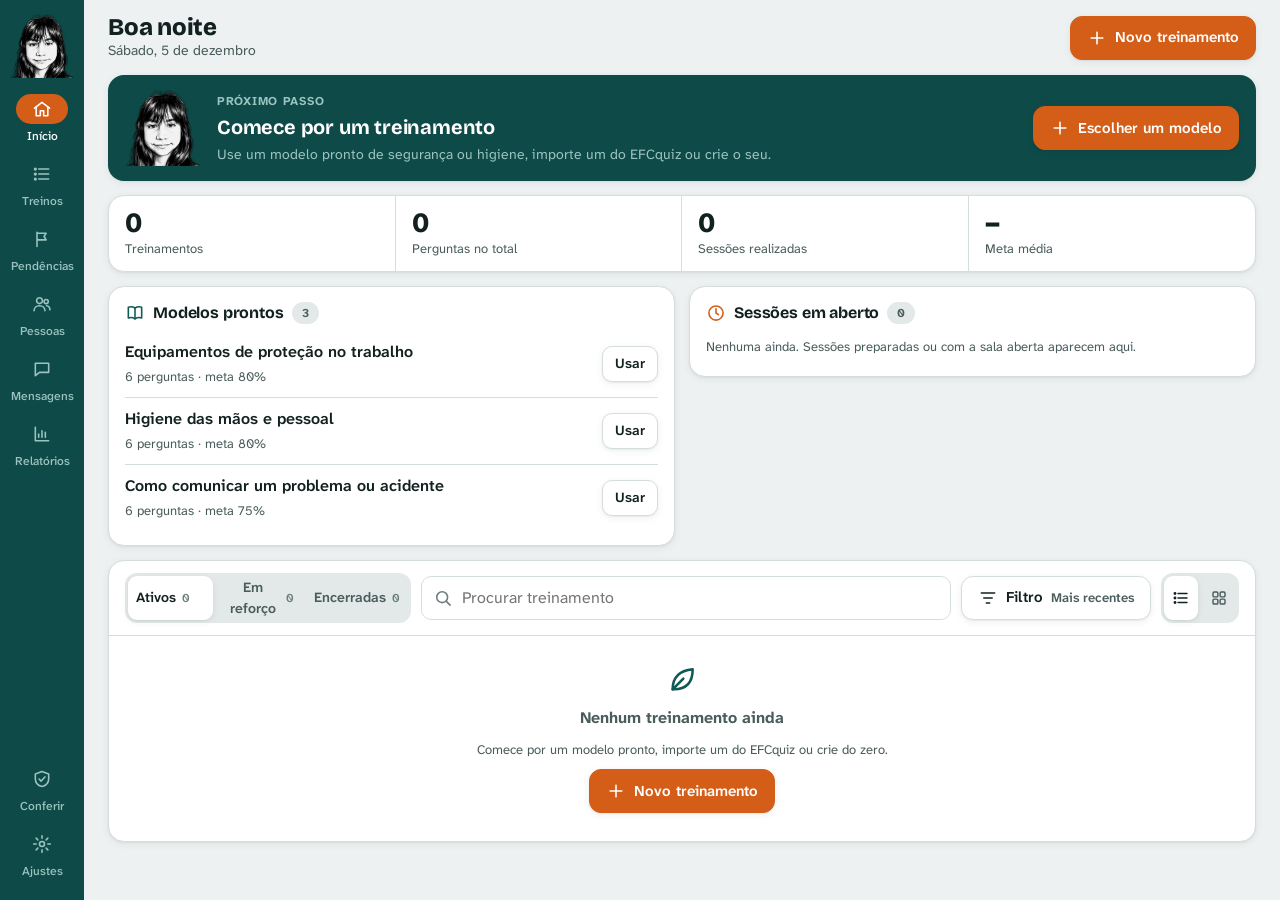
==== commit 4d4ac0b4: "Sabiá v1.5.0: Apresentar o material (PDF desenhado página por página com PDF.js, painel, outra janel" ====
--- a/index.html
+++ b/index.html
@@ -57,7 +57,7 @@
 /* casca */
 .app{display:grid;grid-template-columns:84px minmax(0,1fr);height:100dvh}
 .rail{background:var(--brand);color:var(--on-brand);display:flex;flex-direction:column;align-items:center;gap:4px;padding:14px 8px;padding-left:max(8px,env(safe-area-inset-left))}
-.rail .lg{width:48px;height:48px;border-radius:16px;background:var(--brand-hi);display:grid;place-items:center;margin-bottom:10px;box-shadow:inset 0 1px 0 rgb(255 255 255/.14)}
+.rail .lg{width:64px;height:64px;display:grid;place-items:center;margin-bottom:8px}
 .rail .lg{overflow:hidden}.rail .lg svg{width:100%;height:100%;display:block}
 .ri{width:68px;display:flex;flex-direction:column;align-items:center;gap:3px;padding:4px 0 6px;border:0;background:none;color:var(--on-brand-2);font-size:12px;font-weight:500;cursor:pointer;text-decoration:none;position:relative;border-radius:12px}
 .ri .pill{width:52px;height:30px;border-radius:15px;display:grid;place-items:center;transition:background .15s}
@@ -96,7 +96,7 @@
 /* início */
 .home{grid-template-columns:repeat(12,minmax(0,1fr));align-items:start}
 .coach{grid-column:1/-1;display:grid;grid-template-columns:auto 1fr auto;gap:16px;align-items:center;background:var(--brand);color:var(--on-brand);border-color:transparent}
-.coach .ms{width:52px;height:52px;border-radius:16px;background:var(--brand-hi);display:grid;place-items:center}
+.coach .ms{width:76px;height:76px;display:grid;place-items:center}
 .coach .ms{overflow:hidden}.coach .ms svg{width:100%;height:100%;display:block}
 .coach .eb{font-size:12px;font-weight:700;color:var(--on-brand-2);text-transform:uppercase;letter-spacing:.06em}
 .coach h2{font-size:20px;color:#fff;margin:2px 0}
@@ -430,7 +430,7 @@
 .body.cel{padding:0;display:block;background:var(--bg)}
 .cc{max-width:520px;margin:0 auto;min-height:100dvh;display:flex;flex-direction:column}
 .ch{display:flex;align-items:center;gap:10px;background:var(--brand);color:var(--on-brand);padding:12px 16px;padding-top:max(12px,env(safe-area-inset-top))}
-.ch svg{width:32px;height:32px;flex:none}
+.ch svg{width:46px;height:46px;flex:none;margin:-6px 0}
 .ch div{display:grid;min-width:0}
 .ch b{font-family:var(--f-disp);font-size:17px;overflow:hidden;text-overflow:ellipsis;white-space:nowrap}
 .ch span{font-size:12px;color:var(--on-brand-2)}
@@ -735,7 +735,7 @@
 .int-pc h1{font-size:22px;margin:0;font-family:var(--f-disp);text-wrap:balance}
 .int-pc p{margin:0}
 .int-f{display:grid;gap:10px}
-.int-lg{width:48px;height:48px;border-radius:16px;background:var(--brand-hi);display:grid;place-items:center}
+.int-lg{width:72px;height:72px;display:grid;place-items:center}
 .int-lg{overflow:hidden}.int-lg svg{width:100%;height:100%;display:block}
 body.int-demo::after{content:"Demonstração · sessões de teste, fora do registro";position:fixed;left:50%;transform:translateX(-50%);bottom:calc(76px + env(safe-area-inset-bottom,0px));background:var(--sabia);color:#fff;font-size:12px;font-weight:700;padding:6px 14px;border-radius:999px;z-index:30;pointer-events:none;white-space:nowrap;max-width:calc(100vw - 32px);overflow:hidden;text-overflow:ellipsis}
 @media (min-width:900px){body.int-demo::after{bottom:16px}}
@@ -874,6 +874,76 @@
 .matov .mt-sl h2{font-size:clamp(30px,4.4vw,58px)}.matov .mt-sl ul{font-size:clamp(22px,3vw,36px)}
 .matov .mt-im img{max-height:52dvh}
 @media (max-width:520px){.mt-add{grid-template-columns:1fr 80px}.mt-add button{grid-column:1/-1}#dlg:has(.dl.mt){width:100vw;max-width:100vw;height:100dvh;max-height:100dvh;border-radius:0}}
+.mt-falta{display:grid;gap:8px;justify-items:start;padding:12px;border-radius:12px;background:var(--warn-soft,#FBE6D8);border:1px solid var(--line)}
+
+/* ===== v1.4.0 · bonecos ===== */
+.avb{display:inline-block;flex:none;width:26px;height:26px;position:relative;line-height:0}
+.avb img{width:100%;height:100%;object-fit:contain;display:block;-webkit-mask-image:radial-gradient(closest-side,#000 88%,transparent 100%);mask-image:radial-gradient(closest-side,#000 88%,transparent 100%)}
+.avb img:not([src]){visibility:hidden}
+.avb.vazio{border-radius:50%;background:var(--sunk)}
+/* tamanhos por lugar: o boneco ocupa mais que o círculo de antes, porque tem corpo */
+.pp .avb{width:34px;height:34px;margin:-6px 0 -6px -4px}
+.rk .rr .avb{width:42px;height:42px;margin:-8px 0}
+.eu .avb{width:42px;height:42px;margin:-9px 0}
+.eu2{flex-direction:column;gap:6px;font-size:22px;text-align:center}.eu2 .avb{width:min(240px,62vw);height:min(240px,62vw)}
+.tel .cw .avb{width:52px;height:52px;margin:-10px -2px -10px -6px}
+.tel .crowd.g .cw .avb{width:66px;height:66px}
+.tel .pl .avb{width:200px;height:200px;margin-bottom:-24px}
+.tel .podr .pr2 .avb{width:42px;height:42px;margin:-6px 0}
+/* celular: escolher e montar */
+.bon-linha{display:grid;grid-template-columns:140px 1fr;gap:4px 12px;align-items:center}
+.bon-linha .b{grid-column:1 / -1;justify-self:start}
+.bon-m{width:140px;height:140px;background:var(--sunk);border-radius:16px}
+.bon-topo{display:grid;grid-template-columns:150px 1fr;gap:12px;align-items:center}
+.bon-g{width:150px;height:150px;background:var(--sunk);border-radius:20px}
+.bon-tt{display:grid;gap:4px;justify-items:start;min-width:0}.bon-tt h1{margin:0;font-size:20px}.bon-tt .sm{overflow-wrap:anywhere}
+.bon-abas{display:grid;grid-template-columns:repeat(3,1fr);gap:6px}
+.bon-aba{min-height:40px;padding:0 6px;border-radius:999px;border:1px solid var(--line);background:var(--surface);color:var(--ink);font:inherit;font-weight:700;cursor:pointer}
+.bon-aba.on{background:var(--brand);color:var(--on-brand);border-color:var(--brand)}
+.bon-op{display:grid;grid-template-columns:repeat(2,minmax(0,1fr));grid-auto-rows:max-content;gap:10px;max-height:56dvh;overflow:auto;padding:2px}
+.bon-i{display:grid;align-content:start;gap:4px;justify-items:center;padding:6px 6px 8px;border-radius:16px;border:2px solid var(--line);background:var(--surface);color:var(--ink);cursor:pointer;font:inherit;min-height:44px}
+.bon-i.on{border-color:var(--sabia);background:var(--warn-soft,var(--sunk))}
+.bon-n{font-size:14px;font-weight:600;line-height:1.2;text-align:center;overflow-wrap:anywhere}
+.bon-mini{display:block;width:100%;aspect-ratio:1/1;overflow:hidden;line-height:0;border-radius:10px;background:var(--sunk)}
+.bon-mini img{width:100%;height:100%;object-fit:contain}
+.bon-cab .bon-mini img,.bon-det .bon-mini img{transform:scale(1.5);transform-origin:37% 34%}
+.bon-pes .bon-mini img{transform:scale(1.33);transform-origin:40% 55%}
+.bon-amostra{width:84px;height:84px;border-radius:50%;border:2px solid var(--line);margin:8px 0 6px}
+.bon-fim{display:flex;gap:8px;justify-content:flex-end;position:sticky;bottom:0;background:var(--surface);padding-top:8px}
+.bon-ed .b{min-height:44px}
+
+/* ===== v1.5.0 · Apresentar e prompt padrão (prefixos ap-, ia-pad) ===== */
+/* página do PDF desenhada: ocupa o espaço do visor, centrada, sem rolagem */
+.mt-c:has(.ap-palco){display:grid;grid-template:minmax(0,1fr)/minmax(0,1fr);min-height:0;overflow:hidden}
+.ap-palco{align-self:stretch;justify-self:stretch;min-height:0;display:grid;place-items:center;overflow:hidden;touch-action:pan-y pinch-zoom}
+.ap-pg{display:block;max-width:100%;max-height:100%;background:#fff;box-shadow:0 2px 14px rgba(0,0,0,.28);border-radius:4px}
+.dl.mt .ap-palco{height:min(68dvh,760px)}
+.matov .mt-c{display:grid}
+.matov.ap-apr{gap:8px;padding-top:calc(10px + env(safe-area-inset-top,0px));padding-bottom:calc(10px + env(safe-area-inset-bottom,0px))}
+.matov.ap-apr .mt-sl{max-width:1100px;margin:0 auto;width:100%}
+/* barra do visor: capítulos e tela cheia */
+.mt-bar{flex-wrap:wrap}
+.ap-cap{min-height:36px;max-width:min(320px,46vw);padding:4px 30px 4px 10px;font-size:14px}
+.matov .ap-cap{background:transparent;color:var(--m-ink);border-color:var(--m-line)}
+.matov .ap-cap option{color:#122120;background:#fff}
+@media (max-width:620px){.ap-lbl{display:none}.ap-cap{max-width:100%;flex:1 1 140px}}
+/* controle da sala */
+.ap-ctl{display:flex;flex-wrap:wrap;align-items:center;gap:8px;padding:8px 10px;border:1px dashed var(--line);border-radius:12px}
+.ap-ctl.on{border-style:solid;border-color:var(--br,#C85A1E);background:var(--sunk,rgba(0,0,0,.03))}
+.ap-ctl > .sm{flex:1 1 180px;min-width:0}
+.ap-nav{display:inline-flex;gap:6px}
+/* painel: dica do PPTX */
+.ap-dica{margin:0;padding:10px 12px;border-radius:12px;background:var(--warn-soft,#FBE6D8);border:1px solid var(--line);line-height:1.45}
+/* tela #/apresentar (outra janela, projetor) */
+.ap-ini{min-height:100dvh;display:grid;place-content:center;justify-items:center;gap:14px;padding:24px max(16px,env(safe-area-inset-right,0px)) 24px max(16px,env(safe-area-inset-left,0px));text-align:center;background:#0A2C2B;color:#F2F7F6}
+.ap-ini h1{margin:0;font-size:clamp(26px,4vw,44px);text-wrap:balance}
+.ap-ini .mut{color:#A6C3C0}
+.ap-ini .b:not(.p){background:transparent;color:#F2F7F6;border-color:#22524F}
+/* prompt padrão */
+.ia-pad{display:grid;gap:8px;padding:12px;border-radius:14px;border:1px solid var(--line);background:var(--sunk,rgba(0,0,0,.03))}
+.ia-pad-b{display:flex;flex-wrap:wrap;gap:8px}
+.ia-pad details summary{cursor:pointer;min-height:36px;display:flex;align-items:center}
+.ia-pad textarea{width:100%;font-size:12px}
 
 </style>
 </head>
@@ -881,7 +951,7 @@
 <svg width="0" height="0" style="position:absolute" aria-hidden="true">
   <defs>
     <clipPath id="logo-c"><rect width="48" height="48" rx="11"/></clipPath>
-    <symbol id="logo" viewBox="0 0 48 48"><image href="[data-uri]" width="48" height="48" preserveAspectRatio="xMidYMid slice" clip-path="url(#logo-c)"/></symbol>
+    <symbol id="logo" viewBox="0 0 48 48"><image href="[data-uri]" width="48" height="48" preserveAspectRatio="xMidYMax meet"/></symbol>
     <symbol id="i-home" viewBox="0 0 24 24"><path d="M3 11l9-7 9 7"/><path d="M5 10v10h5v-6h4v6h5V10"/></symbol>
     <symbol id="i-list" viewBox="0 0 24 24"><path d="M8 6h12M8 12h12M8 18h12"/><circle cx="4" cy="6" r="1"/><circle cx="4" cy="12" r="1"/><circle cx="4" cy="18" r="1"/></symbol>
     <symbol id="i-people" viewBox="0 0 24 24"><circle cx="9" cy="8" r="3.5"/><path d="M2.5 20c0-3.6 2.9-6 6.5-6s6.5 2.4 6.5 6"/><circle cx="17" cy="9" r="2.5"/><path d="M17.5 14c2.6.2 4 2 4 5"/></symbol>
@@ -937,7 +1007,7 @@
 </script>
 <script>
 "use strict";
-const VERSAO = "1.3.0";
+const VERSAO = "1.5.0";
 const MODELOS = [{"id":"m-epi","titulo":"Equipamentos de proteção no trabalho","meta":80,"descricao":"Modelo pronto. Revise com o seu material antes de aplicar.","itens":[{"tipo":"explicacao","enunciado":"Para que serve o equipamento de proteção e quando usar","texto":""},{"tipo":"multipla","enunciado":"Quando o equipamento de proteção deve ser usado?","alternativas":["Só quando o responsável está olhando","Durante toda a atividade que exige o equipamento","Só nos dias de muito calor","Só no começo do turno"],"correta":1,"tempo":20,"uso":"avaliacao","porque":"A proteção vale durante toda a atividade. Tirar no meio do serviço deixa a pessoa exposta."},{"tipo":"vf","enunciado":"Pode emprestar o seu equipamento de proteção de uso individual a um colega.","alternativas":["Verdadeiro","Falso"],"correta":1,"tempo":20,"uso":"avaliacao","porque":"O equipamento é de uso pessoal. O colega deve pedir o dele ao responsável."},{"tipo":"multipla","enunciado":"O equipamento rasgou ou quebrou durante o trabalho. O que fazer?","alternativas":["Continuar e trocar no fim do mês","Avisar o responsável e trocar antes de continuar","Remendar com fita","Trabalhar sem ele"],"correta":1,"tempo":30,"uso":"avaliacao","porque":"Equipamento danificado não protege. Avise e troque antes de voltar à atividade."},{"tipo":"vf","enunciado":"O equipamento de proteção precisa ser do tamanho certo para quem usa.","alternativas":["Verdadeiro","Falso"],"correta":0,"tempo":20,"uso":"avaliacao","porque":"Equipamento folgado ou apertado atrapalha e protege mal."},{"tipo":"ordenar","enunciado":"Coloque na ordem o cuidado com o equipamento depois do uso.","alternativas":["Limpar conforme a orientação","Conferir se há rasgo ou defeito","Guardar em local limpo e seco"],"tempo":45,"uso":"avaliacao","porque":"Limpar, conferir e guardar: assim ele está pronto e seguro para o próximo uso."},{"tipo":"multipla","enunciado":"Onde guardar o equipamento de proteção?","alternativas":["Em local limpo, seco e conhecido por todos","No chão, perto do trabalho","Dentro do carro","Onde der"],"correta":0,"tempo":20,"uso":"gincana","porque":"Guardado no lugar certo, o equipamento dura mais e é fácil de achar."}]},{"id":"m-hig","titulo":"Higiene das mãos e pessoal","meta":80,"descricao":"Modelo pronto. Revise com o seu material antes de aplicar.","itens":[{"tipo":"explicacao","enunciado":"Higiene pessoal protege quem trabalha e quem é atendido","texto":""},{"tipo":"multipla","enunciado":"Você acordou com febre ou diarreia. O que fazer antes de começar o dia?","alternativas":["Trabalhar normalmente","Avisar o responsável antes de entrar na área","Tomar um remédio e entrar","Só usar máscara"],"correta":1,"tempo":30,"uso":"avaliacao","porque":"Doença passa de pessoa para pessoa e para os alimentos. O responsável decide a sua atividade antes de você entrar."},{"tipo":"vf","enunciado":"Corte na mão deve ficar coberto com curativo e luva.","alternativas":["Verdadeiro","Falso"],"correta":0,"tempo":20,"uso":"avaliacao","porque":"Curativo e luva impedem contato do ferimento com o que a pessoa toca."},{"tipo":"multipla","enunciado":"Onde se pode comer e beber durante o turno?","alternativas":["No meio da atividade","Só na área definida para isso","Dentro da área de trabalho","Em qualquer lugar"],"correta":1,"tempo":20,"uso":"avaliacao","porque":"Comida e bebida só na área definida, longe do trabalho e do material."},{"tipo":"vf","enunciado":"Unha comprida ou com esmalte é permitida na área de manuseio.","alternativas":["Verdadeiro","Falso"],"correta":1,"tempo":20,"uso":"avaliacao","porque":"Unha comprida acumula sujeira e o esmalte pode soltar."},{"tipo":"ordenar","enunciado":"Coloque na ordem a entrada na área de manuseio.","alternativas":["Prender o cabelo e colocar a touca","Lavar as mãos","Calçar as luvas, se a atividade pedir"],"tempo":45,"uso":"avaliacao","porque":"Touca primeiro, depois mãos lavadas e por último as luvas: assim as mãos limpas não tocam o cabelo."},{"tipo":"vf","enunciado":"Brinco, anel e pulseira devem ser retirados antes de entrar.","alternativas":["Verdadeiro","Falso"],"correta":0,"tempo":15,"uso":"gincana","porque":"Adornos acumulam sujeira e podem cair."}]},{"id":"m-inc","titulo":"Como comunicar um problema ou acidente","meta":75,"descricao":"Modelo pronto. Revise com o seu material antes de aplicar.","itens":[{"tipo":"explicacao","enunciado":"Avisar logo evita que o problema cresça","texto":""},{"tipo":"multipla","enunciado":"Quando avisar o responsável sobre um problema ou acidente?","alternativas":["Só no fim da semana","O quanto antes","Só se alguém perguntar","Nunca, se for pequeno"],"correta":1,"tempo":30,"uso":"avaliacao","porque":"Quanto antes o responsável souber, mais cedo ele resolve e evita que se repita."},{"tipo":"multipla","enunciado":"O que não pode faltar no aviso?","alternativas":["Só o nome de quem viu","O que aconteceu, onde e quando","Nada, o responsável descobre","Só o horário"],"correta":1,"tempo":30,"uso":"avaliacao","porque":"Sem saber o que, onde e quando, fica difícil achar a causa e resolver."},{"tipo":"vf","enunciado":"Quase acidente, que não machucou ninguém, também deve ser avisado.","alternativas":["Verdadeiro","Falso"],"correta":0,"tempo":20,"uso":"avaliacao","porque":"O quase acidente mostra o risco antes que alguém se machuque."},{"tipo":"vf","enunciado":"Pode mexer no local do acidente antes de o responsável chegar, para arrumar tudo.","alternativas":["Verdadeiro","Falso"],"correta":1,"tempo":20,"uso":"avaliacao","porque":"Mexer apaga as pistas do que aconteceu. Só mexa se for preciso para socorrer alguém ou evitar outro risco."},{"tipo":"ordenar","enunciado":"Coloque as etapas na ordem certa.","alternativas":["Garantir a segurança de todos","Avisar o responsável","Registrar o que aconteceu","Acompanhar a solução"],"tempo":60,"uso":"avaliacao","porque":"Primeiro a segurança, depois o aviso, o registro e o acompanhamento: cada etapa depende da anterior."},{"tipo":"multipla","enunciado":"Quem deve avisar um problema?","alternativas":["Só o chefe","Qualquer pessoa que perceber","Só quem se machucou","Só quem está de plantão"],"correta":1,"tempo":20,"uso":"gincana","porque":"Quem percebe primeiro tem o dever de avisar. Todos ajudam a evitar o problema."}]}];
 const SETORES_PADRAO = ["Packing", "Laboratório", "Campo", "Almoxarifado", "Oficina", "Segurança"];
 const $ = (s, r = document) => r.querySelector(s);
@@ -1061,23 +1131,25 @@
     alternativas: Array.isArray(i.alternativas) ? i.alternativas.slice(0, 8).map(a => String(a).slice(0, 200)) : undefined,
     correta: Number.isInteger(i.correta) ? i.correta : undefined, tempo: Number(i.tempo) > 0 ? Math.min(600, Number(i.tempo)) : 20,
     uso: ["avaliacao", "gincana", "ensaio"].includes(i.uso) ? i.uso : "avaliacao", porque: String(i.porque || "").slice(0, 600),
-    audio: audioOk(i.audio) ? i.audio : undefined
+    audio: audioOk(i.audio) ? i.audio : undefined,
+    cap: Number.isInteger(i.cap) && i.cap >= 0 && i.cap < 1000 && i.tipo === "explicacao" ? i.cap : undefined
   }));
+  const material = matValida(o.material); itens.forEach(i => { if (!material || i.cap >= material.caps.length) delete i.cap; });
   const meta = Number(o.meta), pts = o.metaTipo === "pts" && meta >= 1 && meta <= PTS_MAX; const ag = new Date().toISOString();
   const reav = Array.isArray(o.reav) ? [...new Set(o.reav.map(Number).filter(d => REAV_DIAS.includes(d)))].sort((a, b) => a - b) : [], per = VALIDADES.some(v => v[0] === Number(o.per)) ? Number(o.per) : 0;
-  return {id: uid(), titulo: o.titulo.slice(0, 120), meta: pts ? Math.round(meta) : meta > 0 && meta <= 100 ? Math.round(meta) : 80, ...(pts ? {metaTipo: "pts"} : {}), descricao: String(o.descricao || "").slice(0, 400), reav, per, itens, versao: 0, versoes: [{n: 0, nota: "Importado de arquivo", quando: ag}], atualizado: ag};
+  return {id: uid(), titulo: o.titulo.slice(0, 120), meta: pts ? Math.round(meta) : meta > 0 && meta <= 100 ? Math.round(meta) : 80, ...(pts ? {metaTipo: "pts"} : {}), descricao: String(o.descricao || "").slice(0, 400), reav, per, ...(material ? {material} : {}), itens, versao: 0, versoes: [{n: 0, nota: "Importado de arquivo", quando: ag}], atualizado: ag};
 }
 function importarArquivo(f) {
   const r = new FileReader();
   r.onload = () => {
     try {
-      const o = JSON.parse(String(r.result));
+      const o = jsonSolto(String(r.result));   // aceita o arquivo da IA mesmo com texto em volta (v1.5.0)
       if (o && o.sabia === "tudo" && o.dados) {
         const d = o.dados; if (d.v !== 1) throw new Error("versão");
         S = Object.assign(novoEstado(), d, {cfg: Object.assign(novoEstado().cfg, d.cfg || {})}); salvar(); aplicarTema(); render(); aviso("Todos os dados foram importados"); return;
       }
       const lista = Array.isArray(o) ? o : (o && Array.isArray(o.treinamentos) ? o.treinamentos : [o]);
-      const novos = lista.map(validaTreino).filter(Boolean);
+      const novos = lista.map(x => x && x.origem === "sabia-ia" ? iaDeObjeto(x) : validaTreino(x)).filter(Boolean);
       if (!novos.length) throw new Error("vazio");
       S.treinamentos.unshift(...novos); salvar(); render(); aviso(novos.length === 1 ? "Treinamento importado" : novos.length + " treinamentos importados");
     } catch(e) { aviso("Esse arquivo não parece um treinamento do Sabiá ou do EFCquiz"); }
@@ -1305,7 +1377,7 @@
   else if (a === "filtro") { UI.filtro = !UI.filtro; render(); }
   else if (a === "excluir") excluir(id);
   else if (a === "duplicar") duplicar(id);
-  else if (a === "exportar") { const t = treino(id); if (t) baixar(slug(t.titulo) + ".json", {sabia: "treinamento", versao: VERSAO, titulo: t.titulo, meta: t.meta, ...(metaPts(t) ? {metaTipo: "pts"} : {}), descricao: t.descricao, reav: t.reav || [], per: t.per || 0, itens: t.itens}); }
+  else if (a === "exportar") { const t = treino(id); if (t) baixar(slug(t.titulo) + ".json", {sabia: "treinamento", versao: VERSAO, titulo: t.titulo, meta: t.meta, ...(metaPts(t) ? {metaTipo: "pts"} : {}), descricao: t.descricao, reav: t.reav || [], per: t.per || 0, ...(t.material ? {material: {nome: t.material.nome, tipo: t.material.tipo, bytes: t.material.bytes, caps: t.material.caps}} : {}), itens: t.itens}); }
   else if (a === "preset") { const p = PRESETS[v]; UI.apl.preset = v; Object.assign(UI.apl.aj, AJ_PADRAO, p.aj); render(); }
   else if (a === "setor") { const l = UI.apl.setores, i = l.indexOf(v); if (i < 0) l.push(v); else l.splice(i, 1); render(); }
   else if (a === "preparar") preparar();
@@ -1646,6 +1718,7 @@
           "c": { ".validate": "newData.isNumber() && newData.val() >= 0 && newData.val() < 64" },
           "s": { ".validate": "newData.isString() && newData.val().length <= 60" },
           "t": { ".validate": "newData.isNumber()" },
+          "b": { ".validate": "newData.isString() && newData.val().length <= 160 && newData.val().matches(/^[a-z0-9.+-]*$/)" },
           "ref": { "$i": {
             ".validate": "newData.hasChildren(['t', 'ok'])",
             "t": { ".validate": "newData.isNumber() && newData.val() >= 0 && newData.val() <= 3" },
@@ -1784,7 +1857,11 @@
     const pt = s.part.find(x => x.id === p.id); if (!pt || !pt.real) return;
     const base = {tot: p.pts, np: s.part.length}; if (s.aj.ranking) base.pos = pos.get(p.id);
     if (f.etapa === "resultado") { const r = (s.resp[p.id] || {})[f.idx]; out[p.id] = Object.assign(base, {i: f.idx, ok: r ? (r.ok ? 1 : 0) : -1, pts: r ? r.pts : 0}); }
-    else out[p.id] = Object.assign(base, {i: -1, ac: p.ac, nq: c.nq, pct: p.pct, ok: p.pct >= s.meta ? 1 : 0});
+    else {
+      /* q: perguntas que a pessoa acertou (índices). O celular usa para acertar o que guardou, caso uma resposta atrasada tenha virado acerto depois */
+      const rr = s.resp[p.id] || {}, q = Object.keys(rr).filter(k => rr[k] && rr[k].ok).map(Number).sort((a, b) => a - b);
+      out[p.id] = Object.assign(base, {i: -1, ac: p.ac, nq: c.nq, pct: p.pct, ok: p.pct >= s.meta ? 1 : 0, q});
+    }
   });
   return Object.keys(out).length ? out : null;
 }
@@ -1799,20 +1876,25 @@
   let mud = false;
   const partes = M.part && typeof M.part === "object" ? M.part : {};
   Object.entries(partes).forEach(([pid, v]) => {
-    if (!v || typeof v.n !== "string" || s.part.some(p => p.id === pid)) return;
+    const ja = v && s.part.find(p => p.id === pid);
+    if (ja) { const b = bonValido(v.b); if (b && ja.b !== b) { ja.b = b; mud = true; } return; }   // a pessoa trocou o bicho depois de entrar
+    if (!v || typeof v.n !== "string") return;
     const nome = limpaNome(v.n); if (!nome) return;
     let setor = (s.setores || []).includes(v.s) ? v.s : "";
     if (!setor) { const pe = pessoaPorNome(nome); if (pe && pe.setor) setor = pe.setor; }   // setor do cadastro de Pessoas
-    s.part.push({id: pid, nome, setor, cor: Number.isInteger(v.c) && v.c >= 0 && v.c < CORES_AV.length ? v.c : undefined, real: true}); mud = true;
+    s.part.push({id: pid, nome, setor, cor: Number.isInteger(v.c) && v.c >= 0 && v.c < CORES_AV.length ? v.c : undefined, b: bonValido(v.b) || undefined, real: true}); mud = true;
   });
   if (Rede.carregado && s.fase.etapa === "espera") { const antes = s.part.length; s.part = s.part.filter(p => !p.real || partes[p.id]); if (s.part.length !== antes) mud = true; }
   Object.entries(M.resp && typeof M.resp === "object" ? M.resp : {}).forEach(([pid, rs]) => {
     const p = s.part.find(x => x.id === pid); if (!p || !rs) return;
     Object.entries(rs).forEach(([idx, o]) => {
       const i = Number(idx); if (!Number.isInteger(i) || (s.resp[pid] || {})[i] || !o) return;
-      if (s.fase.etapa !== "pergunta" || s.fase.idx !== i) return;
+      const aberta = s.fase.etapa === "pergunta" && s.fase.idx === i;
+      /* resposta que demorou a chegar: vale se a pergunta fechou há poucos segundos */
+      const tarde = !aberta && s.ult && s.ult.i === i && Date.now() - s.ult.fim <= GRACA_RESP;
+      if (!aberta && !tarde) return;
       const r = respValida(o.r, s.itens[i]); if (r === null) return;
-      registrar(s, p, i, r); mud = true;
+      registrar(s, p, i, r, tarde); mud = true;
     });
   });
   Object.entries(partes).forEach(([pid, v]) => {
@@ -1821,7 +1903,7 @@
       const i = Number(idx), it = s.itens[i]; if (!Number.isInteger(i) || !it || !vale(it) || !o) return;
       const t = Number(o.t), ok = Number(o.ok) === 1 ? 1 : 0; if (!Number.isInteger(t) || t < 1 || t > 3) return;
       const R = (s.refaz = s.refaz || {}), L = (R[pid] = R[pid] || {}), a = L[i];
-      if (!a || a.t !== t || a.ok !== ok) { L[i] = {t, ok}; mud = true; }
+      if (!a || t > a.t || (t === a.t && ok > a.ok)) { L[i] = {t, ok}; mud = true; } // nunca volta para uma tentativa mais antiga
     });
   });
   const nCom = ingerirCom(s, partes); if (nCom) { mud = true; setTimeout(pesAviso, 0); }
@@ -1921,11 +2003,20 @@
 }
 
 /* guarda no aparelho cada pergunta já revelada, para rever e treinar depois */
+function acertaRevPodio() {
+  const r = CE.res; if (!CE.entrou || !r || r.i !== -1 || !Array.isArray(r.q)) return;
+  const certas = new Set(r.q.map(Number)); let mudou = false;
+  Object.keys(CE.rev).forEach(k => { const x = CE.rev[k], ok = certas.has(Number(k)); if (ok && x.ok !== 1) { x.ok = 1; mudou = true; } else if (!ok && x.ok === 1) { x.ok = 0; mudou = true; } });
+  if (mudou) gravaLS("sabia-rv-", CE.rev);
+}
 function guardaRev() {
+  acertaRevPodio();
   const f = CE.pub && CE.pub.fase, m = CE.pub && CE.pub.meta; if (!CE.entrou || !f || f.etapa !== "resultado" || !m || m.mom === "pre") return;
-  const it = itemCel(); if (!it || it.ensaio || CE.rev[f.idx]) return;
+  const it = itemCel(); if (!it || it.ensaio) return;
   const r = CE.res && CE.res.i === f.idx ? CE.res : null; if (!r || ![1, 0, -1].includes(r.ok)) return;
-  const mine = CE.resp[f.idx];
+  const mine = CE.resp[f.idx], ja = CE.rev[f.idx];
+  /* já guardada: só atualiza se o instrutor mudou o resultado (resposta que chegou atrasada e virou acerto) */
+  if (ja) { if (ja.ok === r.ok) return; ja.ok = r.ok; if (mine !== undefined) ja.m = typeof mine === "object" ? lista(mine).map(Number) : mine; gravaLS("sabia-rv-", CE.rev); return; }
   CE.rev[f.idx] = {n: f.numPerg, e: it.enunciado, t: it.tipo, a: it.alts, o: it.ordem || null, c: Number.isInteger(it.correta) ? it.correta : null, p: it.porque || "", m: mine === undefined ? null : (typeof mine === "object" ? lista(mine).map(Number) : mine), ok: r.ok};
   gravaLS("sabia-rv-", CE.rev);
 }
@@ -1941,7 +2032,7 @@
 
 /* ---------- telas ---------- */
 const cabCel = (extra = "") => `<header class="ch"><svg viewBox="0 0 48 48" aria-hidden="true"><use href="#logo"/></svg><div><b>${esc((CE.pub && CE.pub.meta && CE.pub.meta.titulo) || "Sabiá")}</b><span>${CE.pub && CE.pub.meta && CE.pub.meta.instrutor ? "instrutor " + esc(CE.pub.meta.instrutor) : "Sala " + (CE.chave ? esc(fmtChave(CE.chave)) : "")}</span></div>${extra}</header>`;
-const eu = () => `<span class="eu">${av(CE.nome, CE.cor)}<b>${esc(CE.nome.split(" ")[0])}</b></span>`;
+const eu = () => `<span class="eu">${avB(CE.nome, CE.cor, CE.bon)}<b>${esc(CE.nome.split(" ")[0])}</b></span>`;
 const itemCel = () => { const it = CE.pub && CE.pub.item; return it ? Object.assign({}, it, {alts: lista(it.alts), ordem: it.ordem ? lista(it.ordem).map(Number) : null}) : null; };
 function pintaCel() {
   if (rota().v !== "entrar" || !$("#app").classList.contains("cel")) return;
@@ -1957,6 +2048,7 @@
 function pintaTelaCel() { tickTempo(); const c = $("#cassin"); if (c) prepararAssinatura(c); }
 function montaCel() {
   const m = CE.pub && CE.pub.meta, f = CE.pub && CE.pub.fase;
+  if (CE.bonAberto && CE.chave && CE.visto && CE.pub) return {tela: "bicho", html: bonEditorCel()};
   if (!CE.chave) return {tela: "chave", html: `<div class="cc">${cabCel()}<form class="cb" data-form="celchave"><h1>Entrar na sala</h1><p class="mut" style="margin:0">Digite a chave de 6 números que está no telão.</p>
     <div class="fd"><label for="ce-k">Chave da sala</label><input class="in big" id="ce-k" inputmode="numeric" pattern="[0-9 ]*" maxlength="7" autocomplete="off" placeholder="000 000"></div><button class="b p g2" type="submit">Entrar</button></form></div>`};
   if (CE.erro === "semdb") return {tela: "erro", html: `<div class="cc">${cabCel()}<div class="cb"><h1>Use o QR ou o link</h1><p class="mut" style="margin:0">Este aparelho ainda não sabe onde fica a sala. Aponte a câmera para o QR do telão ou abra o link que o instrutor enviou. Nas próximas vezes basta digitar a chave.</p><a class="b" href="#/entrar">Digitar outra chave</a></div></div>`};
@@ -1972,12 +2064,12 @@
       <div class="fd"><label for="ce-n">${ro.length ? "Digite 3 letras do seu nome" : "Seu nome completo"}</label><input class="in big" id="ce-n" autocomplete="off" autocapitalize="words" maxlength="60" value="${esc(CE.nome)}"></div>
       <div id="ce-sug" class="sug" aria-live="polite"></div>
       ${se.length > 1 ? `<div class="fd"><label for="ce-s">Seu setor</label><select class="in" id="ce-s"><option value="">Escolha</option>${se.map(x => `<option>${esc(x)}</option>`).join("")}</select></div>` : ""}
-      <div class="fd"><span class="lbl">Sua cor</span><div class="cores" role="radiogroup" aria-label="Sua cor">${CORES_AV.map((c, k) => `<button type="button" class="co" role="radio" data-act="ccor" data-k="${k}" aria-checked="${CE.cor === k}" aria-label="Cor ${k + 1}" style="background:${c}">${CE.cor === k ? ic("check", 'style="width:20px;height:20px"') : ""}</button>`).join("")}</div></div>
+      ${bonEscolhaCel()}
       <p class="erro" id="ce-erro" role="alert">${esc(CE.erro || "")}</p><button class="b p g2" type="submit">Entrar na sala</button></form></div>`};
   }
   const it = itemCel(), t = f.etapa, np = m.nPart || 0;
   const faixa = (txt, tm) => `<div class="fx"><span>${txt}</span>${eu()}</div>${progCel(f)}${tm || ""}`;
-  if (t === "espera") return {tela: "espera", html: `<div class="cc">${cabCel()}<div class="cb ct"><div class="ok-i">${ic("check", 'style="width:34px;height:34px"')}</div><h1>Você está na sala</h1><div class="eu2">${av(CE.nome, CE.cor)}<b>${esc(CE.nome)}</b></div><p class="mut" style="margin:0">${np} ${np === 1 ? "pessoa na sala" : "pessoas na sala"}. Aguarde o instrutor iniciar.</p><button class="b g" data-act="cnaosou">Não sou eu</button><button class="b g" data-act="cprox">Outra pessoa vai usar este celular</button></div></div>`};
+  if (t === "espera") return {tela: "espera", html: `<div class="cc">${cabCel()}<div class="cb ct"><div class="ok-i">${ic("check", 'style="width:34px;height:34px"')}</div><h1>Você está na sala</h1><div class="eu2">${avB(CE.nome, CE.cor, bonMeu())}<b>${esc(CE.nome)}</b></div><button type="button" class="b" data-act="cbon">Mudar meu bicho</button><p class="mut" style="margin:0">${np} ${np === 1 ? "pessoa na sala" : "pessoas na sala"}. Aguarde o instrutor iniciar.</p><button class="b g" data-act="cnaosou">Não sou eu</button><button class="b g" data-act="cprox">Outra pessoa vai usar este celular</button></div></div>`};
   if (t === "explicacao") return {tela: "expl", html: `<div class="cc">${cabCel()}<div class="cb">${faixa("Explicação")}<h1>${esc(it ? it.enunciado : "")}</h1>${it && it.texto ? `<p style="margin:0;white-space:pre-line">${esc(it.texto)}</p>` : ""}<p class="mut" style="margin:0">Atenção na explicação do instrutor.</p></div></div>`};
   if (t === "pergunta" && it) {
     const idx = f.idx, resp = CE.resp[idx], tempo = f.dur ? `<div class="pbar"><i data-k="b" data-fim="${CE.t0 + f.dur}" data-dur="${f.dur}"></i></div>` : "";
@@ -2078,7 +2170,9 @@
 }
 function enviarRef(i, st) {
   if (!CE.pub || !CE.base || !CE.pid) return;
-  Rede.req(CE.base, "PUT", "/salas/" + CE.chave + "/part/" + CE.pid + "/ref/" + i, {t: st.t, ok: st.ok === 1 ? 1 : 0}).catch(() => {});
+  /* uma tentativa de cada vez: se duas fossem juntas, a mais antiga poderia chegar depois e apagar a mais nova */
+  const corpo = {t: st.t, ok: st.ok === 1 ? 1 : 0}, cam = "/salas/" + CE.chave + "/part/" + CE.pid + "/ref/" + i, base = CE.base;
+  CE.filaRef = (CE.filaRef || Promise.resolve()).then(() => Rede.req(base, "PUT", cam, corpo)).catch(() => {});
 }
 
 /* ---------- comentário rápido e aparelho compartilhado (v0.7.0) ---------- */
@@ -2105,6 +2199,7 @@
 function proxPessoaCel() {
   if (CE.ouvRes) CE.ouvRes.fechar(); if (CE.ouvRsp) CE.ouvRsp.fechar();
   ["sabia-p-", "sabia-a-", "sabia-rv-", "sabia-rf-", "sabia-cm-"].forEach(k => { try { localStorage.removeItem(chaveLS(k)); } catch (e) {} });
+  try { localStorage.removeItem("sabia-bon"); } catch (e) {} CE.bon = ""; CE.bonAberto = false;   // a próxima pessoa começa com gato ou cachorro sorteado
   Object.assign(CE, {pid: null, nome: "", entrou: false, jaEntrou: false, res: null, rsp: null, ouvRes: null, ouvRsp: null, resp: {}, rev: {}, ref: {}, assinou: false, tracos: 0, vista: "", rf: null, sel: null, ord: [], erro: "", cm: {tipo: "sugestao", texto: "", env: [], erro: ""}, html: ""});
   pintaCel(); scrollTo(0, 0);
 }
@@ -2148,8 +2243,12 @@
   CE.erro = "";
   let pid = uid();
   try { const todos = await Rede.req(CE.base, "GET", "/salas/" + CE.chave + "/part"); const ex = Object.entries(todos || {}).find(([, v]) => v && semAcento(v.n) === semAcento(nome)); if (ex) pid = ex[0]; } catch(e) {}
-  try { await Rede.req(CE.base, "PUT", "/salas/" + CE.chave + "/part/" + pid, {n: nome, c: CE.cor, s: setor || "", t: Date.now()}); }
-  catch(e) { CE.erro = "Não consegui entrar. Confira a internet e tente de novo."; return; }
+  const dados = {n: nome, c: CE.cor, s: setor || "", t: Date.now()};
+  try { await Rede.req(CE.base, "PUT", "/salas/" + CE.chave + "/part/" + pid, Object.assign({b: bonMeu()}, dados)); }
+  catch(e) {   // regras antigas do Firebase (sem o campo do boneco): entra sem o boneco
+    try { await Rede.req(CE.base, "PUT", "/salas/" + CE.chave + "/part/" + pid, dados); }
+    catch(e2) { CE.erro = "Não consegui entrar. Confira a internet e tente de novo."; return; }
+  }
   Object.assign(CE, {pid, nome, entrou: true, jaEntrou: true, erro: ""});
   try { localStorage.setItem(chaveLS("sabia-p-"), JSON.stringify({pid, nome, cor: CE.cor})); } catch(e) {}
   ligarRes(); CE.html = ""; pintaCel();
@@ -2208,7 +2307,7 @@
 
 const sala = id => S.sessoes.find(x => x.id === id);
 const hash = s => { let h = 0; for (const c of s) h = (h * 31 + c.charCodeAt(0)) >>> 0; return h; };
-const iniciais = n => n.split(/\s+/).filter(Boolean).slice(0, 2).map(x => x[0]).join("").toUpperCase();
+const iniciais = n => n.split(/\s+/).filter(x => /[\p{L}\p{N}]/u.test(x)).slice(0, 2).map(x => x.match(/[\p{L}\p{N}]/u)[0]).join("").toUpperCase();
 const av = (n, c) => `<span class="av" style="background:${CORES_AV[Number.isInteger(c) && c >= 0 && c < CORES_AV.length ? c : hash(n) % CORES_AV.length]}" aria-hidden="true">${esc(iniciais(n))}</span>`;
 const embaralhado = (n, seed) => { // ordem fixa por pergunta, nunca igual à certa
   const a = [...Array(n).keys()]; let x = seed + 7;
@@ -2250,7 +2349,7 @@
 const vale = it => ehPergunta(it) && it.uso !== "ensaio";
 function entrarItem(s, i) {
   const it = s.itens[i], agora = Date.now();
-  limparSim();
+  fechouPerg(s); limparSim();
   if (!ehPergunta(it)) s.fase = {etapa: "explicacao", idx: i, t0: agora, dur: 0};
   else {
     const dur = s.aj.tempo === "fecha" ? (it.tempo || 20) * 1000 * (s.aj.extra ? 1.5 : 1) : 0;
@@ -2258,8 +2357,11 @@
     agendaSim(s);
   }
 }
-function irResultado(s) { limparSim(); s.fase = Object.assign({}, s.fase, {etapa: "resultado", t0: Date.now(), dur: 0}); beep(660); }
-function irPodio(s) { limparSim(); s.fase = {etapa: "podio", idx: s.itens.length, t0: Date.now(), dur: 0}; beep(880); }
+/* resposta que sai do celular antes do toque "passar" mas só chega depois: guardamos a pergunta que acabou de fechar */
+const GRACA_RESP = 10000;
+function fechouPerg(s) { if (s.fase && s.fase.etapa === "pergunta") s.ult = {i: s.fase.idx, tp: s.fase.t0, dur: s.fase.dur || 0, fim: Date.now()}; }
+function irResultado(s) { fechouPerg(s); limparSim(); s.fase = Object.assign({}, s.fase, {etapa: "resultado", t0: Date.now(), dur: 0}); beep(660); }
+function irPodio(s) { fechouPerg(s); limparSim(); s.fase = {etapa: "podio", idx: s.itens.length, t0: Date.now(), dur: 0}; beep(880); }
 function seguir(s) { const i = s.fase.idx + 1; if (i >= s.itens.length) irPodio(s); else entrarItem(s, i); }
 /* no pré-teste a resposta certa não aparece: depois da pergunta vai direto para a próxima etapa */
 function fimPergunta(s) { if (s.mom === "pre") seguir(s); else irResultado(s); }
@@ -2275,7 +2377,7 @@
   const pessoas = s.part.map(p => {
     let ac = 0, pts = 0; const rs = s.resp[p.id] || {};
     qs.forEach(([, i]) => { const r = rs[i]; if (r) { if (r.ok) ac++; pts += r.pts; } });
-    return {id: p.id, nome: p.nome, setor: p.setor, cor: p.cor, ac, pts, pct: nq ? Math.round(100 * ac / nq) : 0};
+    return {id: p.id, nome: p.nome, setor: p.setor, cor: p.cor, b: p.b, ac, pts, pct: nq ? Math.round(100 * ac / nq) : 0};
   });
   const tot = pessoas.reduce((a, p) => a + p.ac, 0);
   const pct = nq && pessoas.length ? Math.round(100 * tot / (nq * pessoas.length)) : 0;
@@ -2293,8 +2395,9 @@
   if (AO.id === s.id) AO.id = null;
   salvar(); publicar(null, s.id); UI.aba = "encerradas"; ir("#/treinos"); aviso("Sessão encerrada e guardada em Encerradas");
 }
-function registrar(s, p, i, r) {
-  const it = s.itens[i], f = s.fase, ms = Date.now() - f.t0;
+function registrar(s, p, i, r, tarde) {
+  /* tarde: a resposta saiu do celular antes de fechar a pergunta e chegou logo depois; conta como se tivesse chegado no último instante */
+  const it = s.itens[i], f = tarde ? {t0: s.ult.tp, dur: s.ult.dur} : s.fase, ms = (tarde ? s.ult.fim : Date.now()) - f.t0;
   const ok = it.tipo === "ordenar" ? (Array.isArray(r) && r.every((v, k) => v === k)) : r === it.correta;
   const bonus = s.aj.gincana && f.dur ? Math.round(500 * Math.max(0, 1 - ms / f.dur)) : 0;
   (s.resp[p.id] = s.resp[p.id] || {})[i] = {r, ok, ms, pts: vale(it) && ok ? 1000 + bonus : 0};
@@ -2305,7 +2408,7 @@
 function simAdd(s) {
   const usados = new Set(s.part.map(p => p.nome)); const livres = NOMES.filter(n => !usados.has(n)); if (!livres.length) return false;
   const nome = livres[Math.floor(Math.random() * livres.length)], setores = s.setores.length ? s.setores : (S.cfg.setores.length ? S.cfg.setores : ["Geral"]);
-  s.part.push({id: uid(), nome, setor: setores[Math.floor(Math.random() * setores.length)], sim: true, hab: 0.45 + Math.random() * 0.5});
+  s.part.push({id: uid(), nome, setor: setores[Math.floor(Math.random() * setores.length)], sim: true, hab: 0.45 + Math.random() * 0.5, b: bonSorteio()});
   return true;
 }
 function agendaSim(s) {
@@ -2339,8 +2442,8 @@
     }
   }
   return {id: s.id, chave: s.chave, titulo: s.titulo, instrutor: s.instrutor, meta: s.meta, metaTxt: metaTxtS(s), mom: s.mom || "", tela: s.aj.telao, som: s.aj.som, ranking: s.aj.ranking, entrada: s.entrada,
-    mat: matSnap(s), fase: f, min: Math.max(1, Math.round(s.itens.reduce((a, x) => a + (ehPergunta(x) ? (x.tempo || 20) + 8 : 120), 0) / 60)), nPart: s.part.length, part: s.part.slice(-60).map(p => ({n: p.nome, c: p.cor})), item, numPerg, totalPerg, nPerg, resp, dist, url: linkEntrar(s),
-    resumo: f.etapa === "podio" ? {porPerg: s.itens.map((x, i) => [x, i]).filter(([x]) => vale(x)).map(([, i], k) => ({n: k + 1, pct: s.part.length ? Math.round(100 * s.part.filter(p => ((s.resp[p.id] || {})[i] || {}).ok).length / s.part.length) : 0})), pct: c.pct, efic: c.efic, reforco: c.reforco, metaOk: c.metaOk, nq: c.nq, top: c.ranking.slice(0, 10).map(p => ({n: p.nome, c: p.cor, ac: p.ac, pts: p.pts}))} : null};
+    mat: matSnap(s), fase: f, min: Math.max(1, Math.round(s.itens.reduce((a, x) => a + (ehPergunta(x) ? (x.tempo || 20) + 8 : 120), 0) / 60)), nPart: s.part.length, part: s.part.slice(-60).map(p => ({n: p.nome, c: p.cor, b: p.b})), item, numPerg, totalPerg, nPerg, resp, dist, url: linkEntrar(s),
+    resumo: f.etapa === "podio" ? {porPerg: s.itens.map((x, i) => [x, i]).filter(([x]) => vale(x)).map(([, i], k) => ({n: k + 1, pct: s.part.length ? Math.round(100 * s.part.filter(p => ((s.resp[p.id] || {})[i] || {}).ok).length / s.part.length) : 0})), pct: c.pct, efic: c.efic, reforco: c.reforco, metaOk: c.metaOk, nq: c.nq, top: c.ranking.slice(0, 10).map(p => ({n: p.nome, c: p.cor, b: p.b, ac: p.ac, pts: p.pts}))} : null};
 }
 function publicar(s, vazioId) {
   const sn = snap(s); AO.snap = sn;
@@ -2364,16 +2467,16 @@
 const forma = k => `<span class="sh"><svg viewBox="0 0 24 24" aria-hidden="true">${FORMAS[k % 4]}</svg></span>`;
 function telaoHTML(sn) {
   const claro = sn && sn.tela === "claro" ? " claro" : "";
-  if (!sn) return `<div class="tel${claro}"><div class="tt"><svg viewBox="0 0 48 48" style="width:34px;height:34px"><use href="#logo"/></svg><b>Sabiá</b></div><div class="vaz"><div><b style="font-family:var(--f-disp);font-size:44px;color:var(--tel-ink)">Aguardando a sala</b><br>O instrutor abre a sala no Sabiá e esta tela se liga sozinha.</div></div></div>`;
-  const f = sn.fase, it = sn.item, topo = (mid, dir) => `<div class="tt"><svg viewBox="0 0 48 48" style="width:34px;height:34px"><use href="#logo"/></svg>${mid}<div class="grow"></div>${dir || `<span class="pillk">CHAVE ${fmtChave(sn.chave)}</span>`}</div>`;
+  if (!sn) return `<div class="tel${claro}"><div class="tt"><svg viewBox="0 0 48 48" style="width:48px;height:48px;margin:-7px 0"><use href="#logo"/></svg><b>Sabiá</b></div><div class="vaz"><div><b style="font-family:var(--f-disp);font-size:44px;color:var(--tel-ink)">Aguardando a sala</b><br>O instrutor abre a sala no Sabiá e esta tela se liga sozinha.</div></div></div>`;
+  const f = sn.fase, it = sn.item, topo = (mid, dir) => `<div class="tt"><svg viewBox="0 0 48 48" style="width:48px;height:48px;margin:-7px 0"><use href="#logo"/></svg>${mid}<div class="grow"></div>${dir || `<span class="pillk">CHAVE ${fmtChave(sn.chave)}</span>`}</div>`;
   const prog = n => `<div class="tprog">${Array.from({length: sn.totalPerg}, (_, k) => `<i class="${k + 1 < n ? "d" : k + 1 === n ? "c" : ""}"></i>`).join("")}</div>`;
   let corpo = "";
   if (f.etapa === "espera") {
     corpo = `${topo(`<b>${esc(sn.titulo)}</b><span>${sn.instrutor ? "instrutor " + esc(sn.instrutor) : ""}</span>`)}
       <div class="lobm"><div class="join"><div class="qr" data-qr="${esc(sn.url)}"></div><div><div class="kl">ou abra o Sabiá e digite</div><div class="kk">${fmtChave(sn.chave)}</div></div>
-        <div class="how"><div><b>1</b>Aponte a câmera para o QR</div><div><b>2</b>Toque no seu nome</div><div><b>3</b>Escolha sua cor e aguarde</div></div></div>
+        <div class="how"><div><b>1</b>Aponte a câmera para o QR</div><div><b>2</b>Toque no seu nome</div><div><b>3</b>Monte seu bicho e aguarde</div></div></div>
         <div class="room"><div class="rh"><b>${sn.nPart}</b><span>${sn.nPart === 1 ? "pessoa na sala" : "pessoas na sala"}${sn.entrada ? "" : " · entrada fechada"}</span></div>
-        <div class="crowd ${sn.nPart <= 14 ? "g" : ""}">${sn.part.map(p => `<span class="cw">${av(p.n, p.c)}${esc(p.n.split(" ")[0])}</span>`).join("") || `<span style="font-size:22px;color:var(--tel-ink2)">Ninguém entrou ainda.</span>`}</div>
+        <div class="crowd ${sn.nPart <= 14 ? "g" : ""}">${sn.part.map(p => `<span class="cw">${avB(p.n, p.c, p.b)}${esc(p.n.split(" ")[0])}</span>`).join("") || `<span style="font-size:22px;color:var(--tel-ink2)">Ninguém entrou ainda.</span>`}</div>
         <div class="facts"><div><b>${sn.nPerg}</b><span>perguntas valendo</span></div><div><b>${sn.min} min</b><span>de duração</span></div><div><b>${sn.metaTxt || sn.meta + "%"}</b><span>de meta</span></div></div></div></div>
       <div class="tfoot"><span>Começa quando o instrutor tocar em <b>Iniciar</b> · ${sn.nPerg} perguntas</span></div>`;
   } else if (f.etapa === "explicacao") {
@@ -2393,13 +2496,13 @@
       : `<span class="bigc">${sn.resp} de ${sn.nPart}</span><span style="color:var(--tel-ink2)">já responderam</span>`;
     corpo = `${topo(`<b>${it.ensaio ? "Pergunta de teste" : "Pergunta " + sn.numPerg + " de " + sn.totalPerg}</b>${prog(sn.numPerg)}`)}<div class="tq"><h2>${esc(it.enunciado)}${rev ? "" : btnTelVoz(it)}</h2>${rev ? "" : rel}</div>${tiles}<div class="answ">${rodape}</div>`;
   } else if (f.etapa === "podio") {
-    const r = sn.resumo, t = r.top, bl = (p, pos, h) => p ? `<div class="pl ${pos === 1 ? "p1" : ""}">${av(p.n, p.c)}<div class="blk" style="height:${h}px"><b>${pos}º</b><strong>${esc(p.n)}</strong>${p.ac} de ${r.nq} · ${p.pts} pts</div></div>` : "";
+    const r = sn.resumo, t = r.top, bl = (p, pos, h) => p ? `<div class="pl ${pos === 1 ? "p1" : ""}">${avB(p.n, p.c, p.b)}<div class="blk" style="height:${h}px"><b>${pos}º</b><strong>${esc(p.n)}</strong>${p.ac} de ${r.nq} · ${p.pts} pts</div></div>` : "";
     const conf = sn.som === "ligado" ? `<div class="conf">${Array.from({length: 26}, (_, k) => `<i style="left:${(k * 37) % 100}%;background:${COR_ALT[k % 4]};animation-delay:${(k % 9) * .35}s"></i>`).join("")}</div>` : "";
     corpo = `${topo(`<b>Resultado da turma</b><span>${esc(sn.titulo)}</span>`, `<span class="pillk">${sn.nPart} PESSOAS</span>`)}
       <div class="podm"><div class="podl"><div>${sn.mom === "pre" ? `<h2>Pré-teste concluído</h2><div class="res"><span>${r.pct}% de acerto médio</span><span>ponto de partida da turma</span></div>` : `<h2>${r.metaOk ? "A turma bateu a meta" : "A turma ficou abaixo da meta"}</h2><div class="res"><span class="${r.metaOk ? "g" : "r"}">${r.pct}% de acerto · meta ${sn.metaTxt || sn.meta + "%"}</span><span>${r.efic} de ${sn.nPart} eficazes</span>${r.reforco ? `<span>${r.reforco} vão para o reforço</span>` : ""}</div>`}</div>
         <div class="pq">${r.porPerg.map(q => `<div><span class="bar"><i style="height:${Math.max(4, q.pct)}%;background:${q.pct >= sn.meta ? "var(--ok)" : "var(--sabia)"}"></i></span><b>${q.pct}%</b><span>P${q.n}</span></div>`).join("")}</div>
         ${sn.ranking ? `<div class="stage">${bl(t[1], 2, 150)}${bl(t[0], 1, 205)}${bl(t[2], 3, 112)}</div>` : ""}</div>
-        <div class="podr"><h3>${sn.ranking ? "Do 4º ao 10º" : "Resultado"}</h3>${sn.ranking ? t.slice(3).map((p, k) => `<div class="pr2"><b>${k + 4}º</b>${av(p.n, p.c)}<span>${esc(p.n.split(" ").length > 1 ? p.n.split(" ")[0] + " " + p.n.split(" ").slice(-1)[0] : p.n)}</span><span class="num">${p.pts}</span></div>`).join("") || `<span style="color:var(--tel-ink2);font-size:17px">Sem mais participantes.</span>` : `<span style="color:var(--tel-ink2);font-size:17px">O ranking está desligado nesta sessão.</span>`}</div></div>${conf}`;
+        <div class="podr"><h3>${sn.ranking ? "Do 4º ao 10º" : "Resultado"}</h3>${sn.ranking ? t.slice(3).map((p, k) => `<div class="pr2"><b>${k + 4}º</b>${avB(p.n, p.c, p.b)}<span>${esc(p.n.split(" ").length > 1 ? p.n.split(" ")[0] + " " + p.n.split(" ").slice(-1)[0] : p.n)}</span><span class="num">${p.pts}</span></div>`).join("") || `<span style="color:var(--tel-ink2);font-size:17px">Sem mais participantes.</span>` : `<span style="color:var(--tel-ink2);font-size:17px">O ranking está desligado nesta sessão.</span>`}</div></div>${conf}`;
   }
   return `<div class="tel${claro}">${corpo}</div>`;
 }
@@ -2473,7 +2576,7 @@
     <section class="k etapa" aria-live="polite"><div class="eh"><span class="chip br">${ETAPA[f.etapa]}</span>${it && f.etapa !== "espera" && f.etapa !== "podio" ? `<span class="sm mut">${ehPergunta(it) ? (it.uso === "ensaio" ? "pergunta de teste" : "pergunta " + sn.numPerg + " de " + sn.totalPerg) : "explicação"}</span>` : ""}${tempo}</div>
       ${it && f.etapa !== "espera" && f.etapa !== "podio" ? `<div style="font-weight:600">${esc(it.enunciado)}</div>` : ""}${barra}
       <button class="b p go" data-act="proxima" ${ap.dis ? "disabled" : ""}>${ic(ap.i)}${ap.t}</button>
-      ${matBtnCtl(sn)}
+      ${matBtnCtl(sn)}${aprCtlHtml(sn)}
       ${ap.dis ? `<span class="sm mut">Espere alguém entrar, ou ligue os participantes simulados abaixo.</span>` : ""}
       <div class="tl2" role="list" aria-label="Etapas">${passos}</div></section>
     <section class="k"><div class="chave"><div><div class="lbl">Chave da sala</div><div class="cod" id="cod">${fmtChave(s.chave)}</div></div><span class="chip ${s.entrada ? "ok" : "warn"}">${s.entrada ? "entrada aberta" : "entrada fechada"}</span></div>
@@ -2482,11 +2585,11 @@
         ? `<div style="display:flex;gap:8px;align-items:center;flex-wrap:wrap;margin-top:10px"><span class="chip" id="redeSt">Conectando...</span><button class="b sm" data-act="roster">${ic("list", 'style="width:16px;height:16px"')}Lista de nomes${(s.roster || []).length ? " (" + s.roster.length + ")" : ""}</button></div><p class="sm mut" style="margin:8px 0 0">Os participantes entram pelo QR do telão ou por este link, no celular.</p>`
         : `<p class="sm mut" style="margin:10px 0 0">Para os celulares entrarem, ligue o Firebase em <a href="#/ajustes">Ajustes</a>. Sem isso, ensaie com participantes simulados.</p>`}</section>
     <section class="k"><div class="kh" style="display:flex;align-items:center;gap:8px;margin-bottom:8px">${ic("people", 'style="color:var(--brand-ink)"')}<h3 style="font-size:16px">Participantes</h3><span class="chip">${s.part.length}</span>${respondeu.length || f.etapa === "pergunta" ? `<span class="chip ${respondeu.length === s.part.length && s.part.length ? "ok" : ""}">${respondeu.length} responderam</span>` : ""}</div>
-      <div class="pgrid">${s.part.map(p => `<span class="pp ${respondeu.includes(p) ? "ok" : ""}">${av(p.nome, p.cor)}${esc(p.nome.split(" ")[0])}${p.real && f.etapa === "espera" ? `<button class="px" data-act="rmpart" data-id="${esc(p.id)}" aria-label="Remover ${esc(p.nome)}">${ic("x", 'style="width:12px;height:12px"')}</button>` : ""}${p.real && f.etapa === "podio" ? `<span class="sm mut" title="${p.ass ? "assinou" : "ainda não assinou"}">${p.ass ? "assinou" : "..."}</span>` : ""}</span>`).join("") || '<span class="sm mut">Ninguém entrou ainda.</span>'}</div>
+      <div class="pgrid">${s.part.map(p => `<span class="pp ${respondeu.includes(p) ? "ok" : ""}">${avB(p.nome, p.cor, p.b)}${esc(p.nome.split(" ")[0])}${p.real && f.etapa === "espera" ? `<button class="px" data-act="rmpart" data-id="${esc(p.id)}" aria-label="Remover ${esc(p.nome)}">${ic("x", 'style="width:12px;height:12px"')}</button>` : ""}${p.real && f.etapa === "podio" ? `<span class="sm mut" title="${p.ass ? "assinou" : "ainda não assinou"}">${p.ass ? "assinou" : "..."}</span>` : ""}</span>`).join("") || '<span class="sm mut">Ninguém entrou ainda.</span>'}</div>
       <div class="sim" style="margin-top:10px"><label class="opt" style="min-height:40px"><input type="checkbox" data-sim="on" ${s.sim.on ? "checked" : ""}><span>Simular participantes</span></label><label class="sr" for="simn">Quantidade</label><input class="in" id="simn" type="number" min="1" max="24" value="${s.sim.alvo}" data-sim="alvo" style="width:84px"><button class="b sm" data-act="simmais">${ic("plus", 'style="width:16px;height:16px"')}Mais um</button></div></section>
     ${f.etapa === "podio" ? refCard(s) + cmCard(s) : ""}
     ${dist ? `<section class="k"><h3 style="font-size:16px;margin-bottom:8px">Respostas desta pergunta</h3>${dist}</section>` : ""}
-    ${s.part.length && s.aj.ranking && f.etapa !== "espera" ? `<section class="k"><h3 style="font-size:16px;margin-bottom:6px">Ranking ao vivo</h3><div class="rk">${c.ranking.slice(0, 5).map((p, k) => `<div class="rr"><b class="num">${k + 1}º</b>${av(p.nome, p.cor)}<span>${esc(p.nome)}</span><span class="num">${p.pts}</span></div>`).join("")}</div></section>` : ""}
+    ${s.part.length && s.aj.ranking && f.etapa !== "espera" ? `<section class="k"><h3 style="font-size:16px;margin-bottom:6px">Ranking ao vivo</h3><div class="rk">${c.ranking.slice(0, 5).map((p, k) => `<div class="rr"><b class="num">${k + 1}º</b>${avB(p.nome, p.cor, p.b)}<span>${esc(p.nome)}</span><span class="num">${p.pts}</span></div>`).join("")}</div></section>` : ""}
     <button class="b g bad" data-act="fechar-sala" style="justify-self:start">${ic("x")}Encerrar sala</button></div>
     <aside class="k prev" aria-label="O que a turma vê"><div style="display:flex;align-items:center;gap:8px"><b style="font-family:var(--f-disp)">O que a turma vê</b><span class="grow" style="flex:1"></span><button class="b sm" data-act="telao">${ic("screen", 'style="width:16px;height:16px"')}Abrir em outra tela</button></div>
       <div class="telwrap">${telaoHTML(sn)}</div><span class="sm mut">Esta prévia mostra o mesmo que o telão. Em outra janela ou projetor, use "Abrir em outra tela". No telão: F tela cheia, P modo projetor, A apresentação (espaço avança).</span></aside>`;
@@ -4044,7 +4147,7 @@
   const mat = IA.material.trim();
   return `Você é um instrutor de segurança, higiene e qualidade em uma propriedade rural. Crie um treinamento curto sobre: ${IA.tema.trim()}.
 ${IA.publico.trim() ? "Público: " + IA.publico.trim() + ".\n" : ""}Quantidade: ${IA.n} perguntas que valem nota, mais 1 explicação no começo.
-${mat ? `Use SOMENTE o material abaixo como fonte. Não invente regra, número ou prazo que não esteja nele.\n---\n${mat.slice(0, 6000)}\n---\n` : "Use apenas boas práticas amplamente aceitas. Quando não tiver certeza, deixe a pergunta de fora.\n"}
+${mat ? `Use SOMENTE o material abaixo como fonte. Não invente regra, número ou prazo que não esteja nele.\n---\n${mat.slice(0, 50000)}\n---\n` : "Use apenas boas práticas amplamente aceitas. Quando não tiver certeza, deixe a pergunta de fora.\n"}
 Responda SOMENTE com um JSON válido, sem texto antes ou depois e sem marcas de código. Formato:
 {"titulo":"...","meta":80,"descricao":"...","itens":[
  {"tipo":"explicacao","enunciado":"título do assunto","texto":"pontos principais, um por linha"},
@@ -4078,7 +4181,7 @@
     <div class="fd"><label for="ia-t">Assunto do treinamento</label><input class="in" id="ia-t" data-ia="tema" maxlength="140" required value="${esc(IA.tema)}" placeholder="Ex.: Lavagem das mãos antes da ordenha"></div>
     <div class="row2"><div class="fd"><label for="ia-p">Para quem (opcional)</label><input class="in" id="ia-p" data-ia="publico" maxlength="100" value="${esc(IA.publico)}" placeholder="Ex.: ordenhadores novos"></div>
       <div class="fd"><label for="ia-n">Perguntas</label><select class="in" id="ia-n" data-ia="n">${IA_NS.map(n => `<option value="${n}" ${IA.n === n ? "selected" : ""}>${n}</option>`).join("")}</select></div></div>
-    <div class="fd"><label for="ia-m">Seu material ou POP (opcional)</label><textarea class="in ta" id="ia-m" data-ia="material" rows="3" maxlength="6000" placeholder="Cole aqui o texto do POP. Com ele, a IA não inventa regra.">${esc(IA.material)}</textarea></div>
+    <div class="fd"><label for="ia-m">Seu material ou POP (opcional)</label><textarea class="in ta" id="ia-m" data-ia="material" rows="3" maxlength="50000" placeholder="Cole aqui o texto do POP. Com ele, a IA não inventa regra.">${esc(IA.material)}</textarea></div>
     <button class="b p" type="submit">${ic("edit")}Montar o texto</button>
     ${pronto ? `<div class="fd"><label for="ia-out">Texto para colar na IA</label><textarea class="in ta mono" id="ia-out" readonly rows="6">${esc(IA.prompt)}</textarea></div><button type="button" class="b" data-act="iacopiar">${ic("copy")}Copiar o texto</button>` : ""}
     <div class="fd"><label for="ia-r">Resposta da IA</label><textarea class="in ta mono" id="ia-r" data-ia="resp" rows="5" placeholder='Cole aqui o JSON que a IA devolveu (começa com { )'>${esc(IA.resp)}</textarea></div>
@@ -4464,7 +4567,7 @@
 /* O arquivo fica no IndexedDB "sabia-material" (chave = id do treinamento); no estado vai só t.material = {nome, tipo, bytes, caps:[{t,p}]}.
    PPTX: os slides viram capítulos e aparecem como texto + imagens (o arquivo é lido aqui, sem enviar a lugar nenhum).
    PDF: abre no leitor do navegador na página do capítulo. HTML: abre o documento inteiro, sem scripts. */
-const MAT_MAX = 25 * 1024 * 1024;
+const MAT_MAX = 300 * 1024 * 1024, MAT_MAX_HTML = 30 * 1024 * 1024;   // arquivos grandes ficam só neste aparelho
 const MAT = {aberto: null, urls: [], pn: null};
 const MAT_TIPOS = {pptx: "PPTX", pdf: "PDF", html: "HTML"};
 
@@ -4488,23 +4591,24 @@
 setTimeout(matLimpaOrfaos, 4000);
 
 /* ---------- ler PPTX (zip + XML) ---------- */
-async function zipLer(buf) {
-  const u8 = new Uint8Array(buf), dv = new DataView(buf); let e = u8.length - 22;
-  while (e >= 0 && dv.getUint32(e, true) !== 0x06054b50) e--;
+async function zipLer(blob) {
+  const tam = blob.size, ini = Math.max(0, tam - 70000), cauda = new Uint8Array(await blob.slice(ini).arrayBuffer()), dc = new DataView(cauda.buffer);
+  let e = cauda.length - 22; while (e >= 0 && dc.getUint32(e, true) !== 0x06054b50) e--;
   if (e < 0) throw new Error("O arquivo não é um zip válido.");
-  const n = dv.getUint16(e + 10, true); let off = dv.getUint32(e + 16, true); const idx = {};
+  const n = dc.getUint16(e + 10, true), cdTam = dc.getUint32(e + 12, true), cdOff = dc.getUint32(e + 16, true);
+  if (cdOff === 0xFFFFFFFF || cdTam === 0xFFFFFFFF) throw new Error("PPTX grande demais para este leitor. Exporte como PDF.");
+  const cd = new Uint8Array(await blob.slice(cdOff, cdOff + cdTam).arrayBuffer()), dv = new DataView(cd.buffer); let off = 0; const idx = {};
   for (let i = 0; i < n; i++) {
-    if (dv.getUint32(off, true) !== 0x02014b50) break;
+    if (off + 46 > cd.length || dv.getUint32(off, true) !== 0x02014b50) break;
     const met = dv.getUint16(off + 10, true), csz = dv.getUint32(off + 20, true), nl = dv.getUint16(off + 28, true), el = dv.getUint16(off + 30, true), cl = dv.getUint16(off + 32, true), lh = dv.getUint32(off + 42, true);
-    idx[new TextDecoder().decode(u8.subarray(off + 46, off + 46 + nl))] = {met, csz, lh}; off += 46 + nl + el + cl;
+    idx[new TextDecoder().decode(cd.subarray(off + 46, off + 46 + nl))] = {met, csz, lh}; off += 46 + nl + el + cl;
   }
   const bytes = async nome => {
     const z = idx[nome]; if (!z) return null;
-    const ini = z.lh + 30 + dv.getUint16(z.lh + 26, true) + dv.getUint16(z.lh + 28, true), raw = u8.subarray(ini, ini + z.csz);
-    if (z.met === 0) return raw;
+    const h = new DataView(await blob.slice(z.lh, z.lh + 30).arrayBuffer()), ini2 = z.lh + 30 + h.getUint16(26, true) + h.getUint16(28, true), raw = blob.slice(ini2, ini2 + z.csz);
+    if (z.met === 0) return new Uint8Array(await raw.arrayBuffer());
     if (z.met !== 8 || typeof DecompressionStream === "undefined") throw new Error("Este navegador não consegue abrir o PPTX. Use o PDF.");
-    const sd = new Blob([raw]).stream().pipeThrough(new DecompressionStream("deflate-raw"));
-    return new Uint8Array(await new Response(sd).arrayBuffer());
+    return new Uint8Array(await new Response(raw.stream().pipeThrough(new DecompressionStream("deflate-raw"))).arrayBuffer());
   };
   return {nomes: Object.keys(idx), bytes, texto: async n => { const b = await bytes(n); return b ? new TextDecoder().decode(b) : null; }};
 }
@@ -4512,8 +4616,8 @@
 const filhos = (n, nome) => Array.from(n.getElementsByTagNameNS("*", nome));
 const caminhoRel = (base, alvo) => { if (alvo.startsWith("/")) return alvo.slice(1); const p = base.split("/"); p.pop(); alvo.split("/").forEach(x => { if (x === "..") p.pop(); else if (x !== ".") p.push(x); }); return p.join("/"); };
 const MIME_IMG = {png: "image/png", jpg: "image/jpeg", jpeg: "image/jpeg", gif: "image/gif", svg: "image/svg+xml", webp: "image/webp", bmp: "image/bmp"};
-async function pptxLer(buf, comImagens) {
-  const z = await zipLer(buf), pres = await z.texto("ppt/presentation.xml"); if (!pres) throw new Error("Não achei os slides neste arquivo.");
+async function pptxLer(blob, comImagens) {
+  const z = await zipLer(blob), pres = await z.texto("ppt/presentation.xml"); if (!pres) throw new Error("Não achei os slides neste arquivo.");
   const rels = {}; filhos(xmlDoc(await z.texto("ppt/_rels/presentation.xml.rels") || "<r/>"), "Relationship").forEach(r => { rels[r.getAttribute("Id")] = r.getAttribute("Target"); });
   const ids = filhos(xmlDoc(pres), "sldId").map(x => x.getAttributeNS("http://schemas.openxmlformats.org/officeDocument/2006/relationships", "id") || x.getAttribute("r:id"));
   const slides = [];
@@ -4542,24 +4646,29 @@
 
 /* ---------- guardar o material de um treinamento ---------- */
 const extDe = n => (String(n).split(".").pop() || "").toLowerCase();
-async function matAnexar(t, file) {
+const MB = n => n < 1048576 ? Math.max(1, Math.round(n / 1024)) + " KB" : (n / 1048576).toFixed(n >= 10485760 ? 0 : 1).replace(".", ",") + " MB";
+async function matAnexar(t, file, manter) {   // manter = anexar de novo o mesmo arquivo (títulos e ligações ficam)
   const ext = extDe(file.name), tipo = ext === "pptx" ? "pptx" : ext === "pdf" ? "pdf" : ext === "html" || ext === "htm" ? "html" : "";
   if (!tipo) return {ok: false, msg: "Use um arquivo PPTX, PDF ou HTML."};
-  if (file.size > MAT_MAX) return {ok: false, msg: "O arquivo passa de 25 MB. Reduza as imagens ou use um PDF menor."};
-  const buf = await file.arrayBuffer(), u8 = new Uint8Array(buf.slice(0, 5));
+  if (manter && t.material && tipo !== t.material.tipo) return {ok: false, msg: "Anexe um arquivo do mesmo tipo (" + MAT_TIPOS[t.material.tipo] + ")."};
+  if (file.size > (tipo === "html" ? MAT_MAX_HTML : MAT_MAX)) return {ok: false, msg: tipo === "html" ? "O HTML passa de 30 MB. Use um PDF." : "O arquivo passa de 300 MB. Exporte com imagens menores."};
+  const u8 = new Uint8Array(await file.slice(0, 5).arrayBuffer());
   if (tipo === "pptx" && !(u8[0] === 0x50 && u8[1] === 0x4B)) return {ok: false, msg: "Este arquivo não parece um PPTX (o formato antigo .ppt não serve; salve como .pptx)."};
   if (tipo === "pdf" && String.fromCharCode(...u8) !== "%PDF-") return {ok: false, msg: "Este arquivo não parece um PDF."};
+  try { const e = navigator.storage && navigator.storage.estimate && await navigator.storage.estimate(); if (e && e.quota && e.quota - (e.usage || 0) < file.size * 1.05) return {ok: false, msg: "Não há espaço no navegador para este arquivo (" + MB(file.size) + "). Libere espaço ou use um arquivo menor."}; } catch (e) {}
   let caps;
   try {
-    if (tipo === "pptx") { const sl = await pptxLer(buf, false); if (!sl.length) return {ok: false, msg: "Não achei slides neste PPTX."}; caps = sl.map((x, i) => ({t: x.titulo || x.linhas.map(l => l.t)[0] || "Slide " + (i + 1), p: i})); }
-    else if (tipo === "pdf") caps = [{t: "Documento inteiro", p: 1}];
+    if (tipo === "pptx") { const sl = await pptxLer(file, false); if (!sl.length) return {ok: false, msg: "Não achei slides neste PPTX."}; caps = sl.map((x, i) => ({t: x.titulo || x.linhas.map(l => l.t)[0] || "Slide " + (i + 1), p: i})); }
+    else if (tipo === "pdf") caps = (!manter && await Promise.race([aprCapsPdf(file).catch(() => null), new Promise(r => setTimeout(() => r(null), 20000))])) || [{t: "Documento inteiro", p: 1}];   // v1.5.0: marcadores ou um capítulo por slide
     else caps = [{t: "Documento inteiro", p: 0}];
   } catch (e) { return {ok: false, msg: String(e.message || "Não consegui ler o arquivo.")}; }
-  try { await matGravar(t.id, {blob: new Blob([buf], {type: tipo === "pdf" ? "application/pdf" : tipo === "html" ? "text/html" : "application/vnd.openxmlformats-officedocument.presentationml.presentation"}), nome: file.name, tipo}); }
+  if (manter && t.material && tipo === "pptx" && caps.length !== t.material.caps.length) return {ok: false, msg: "Este PPTX tem " + caps.length + " slides e o original tinha " + t.material.caps.length + ". Anexe o mesmo arquivo, ou use \"Trocar arquivo\" (desliga as ligações)."};
+  try { try { navigator.storage && navigator.storage.persist && navigator.storage.persist(); } catch (e) {} await matGravar(t.id, {blob: file.slice(0, file.size, tipo === "pdf" ? "application/pdf" : tipo === "html" ? "text/html" : "application/vnd.openxmlformats-officedocument.presentationml.presentation"), nome: file.name, tipo}); }
   catch (e) { return {ok: false, msg: "O navegador não deixou guardar o arquivo (pouco espaço?)."}; }
-  t.itens.forEach(i => { delete i.cap; });
-  t.material = {nome: file.name, tipo, bytes: file.size, caps, em: new Date().toISOString()}; salvar();
-  return {ok: true, caps: caps.length};
+  if (manter && t.material) { t.material.nome = file.name; t.material.bytes = file.size; t.material.em = new Date().toISOString(); if (tipo === "pptx") t.material.caps.forEach((c, i) => { if (/^Slide \d+$/.test(c.t)) c.t = caps[i].t; }); }
+  else { t.itens.forEach(i => { delete i.cap; }); t.material = {nome: file.name, tipo, bytes: file.size, caps, em: new Date().toISOString()}; }
+  salvar();
+  return {ok: true, caps: t.material.caps.length};
 }
 async function matRemover(t) { t.itens.forEach(i => { delete i.cap; }); delete t.material; try { await matApagar(t.id); } catch (e) {} salvar(); }
 const capTxt = (t, i) => { const c = t.material && t.material.caps[i]; return c ? (t.material.tipo === "pptx" ? "Slide " + (i + 1) + ": " : "") + c.t : ""; };
@@ -4571,7 +4680,7 @@
   const corpo = box.querySelector(".mt-c"), tit = box.querySelector(".mt-t"), ant = box.querySelector("[data-act=matant]"), prox = box.querySelector("[data-act=matprox]");
   const reg = await matLer(m.tid).catch(() => null);
   if (!MAT.aberto || !box.isConnected) return;   // fechou enquanto o arquivo era lido
-  if (!reg) { corpo.innerHTML = `<p class="mt-er">O arquivo não está neste aparelho. Abra o treinamento no aparelho onde o material foi anexado.</p>`; return; }
+  if (!reg) { corpo.innerHTML = `<p class="mt-er">O arquivo não está neste aparelho (só o título veio junto). Anexe de novo o mesmo arquivo na aba Material do painel do treinamento.</p>`; return; }
   matSoltaUrls(); const n = m.caps.length; cap = Math.max(0, Math.min(n - 1, cap)); MAT.aberto.cap = cap;
   tit.textContent = (m.tipo === "pptx" ? "Slide " + (cap + 1) + " de " + n + " · " : "") + m.caps[cap];
   if (ant) ant.disabled = cap <= 0; if (prox) prox.disabled = cap >= n - 1; box.querySelector(".mt-nav").hidden = m.tipo !== "pptx" || n < 2;
@@ -4581,7 +4690,7 @@
   } else if (m.tipo === "html") {
     const f = document.createElement("iframe"); f.className = "mt-fr"; f.title = m.nome; f.setAttribute("sandbox", ""); f.srcdoc = await reg.blob.text(); corpo.innerHTML = ""; corpo.appendChild(f);
   } else {
-    let sl; try { sl = (await pptxLer(await reg.blob.arrayBuffer(), true))[cap]; } catch (e) { if (box.isConnected) corpo.innerHTML = `<p class="mt-er">${esc(e.message || "Não consegui abrir o PPTX.")}</p>`; return; }
+    let sl; try { sl = (await pptxLer(reg.blob, true))[cap]; } catch (e) { if (box.isConnected) corpo.innerHTML = `<p class="mt-er">${esc(e.message || "Não consegui abrir o PPTX.")}</p>`; return; }
     if (!MAT.aberto || !box.isConnected || MAT.aberto.cap !== cap) return;   // fechou ou trocou de slide durante a leitura
     corpo.innerHTML = `<article class="mt-sl">${sl.titulo ? `<h2>${esc(sl.titulo)}</h2>` : ""}<ul>${sl.linhas.map(l => `<li style="margin-left:${Math.min(l.n, 4) * 22}px">${esc(l.t)}</li>`).join("")}</ul>${sl.imgs.length ? `<div class="mt-im">${sl.imgs.map(b => `<img alt="" src="${matUrl(b)}">`).join("")}</div>` : ""}</article><p class="sm mut mt-av">Versão em texto e imagens dos slides. Para ver o desenho exato, use o PDF.</p>`;
   }
@@ -4649,18 +4758,24 @@
   if (!m) return `<p class="sm mut" style="margin:0">Anexe a apresentação (PPTX, de preferência), um PDF ou um HTML. O arquivo fica só neste aparelho, funciona sem internet e não vai para o Firebase nem para os celulares. Cada explicação pode abrir um capítulo por cima do telão.</p>
     <label class="b p mt-up" for="mt-arq">${ic("upload")}Anexar arquivo</label><input type="file" id="mt-arq" class="sr" accept=".pptx,.pdf,.html,.htm" data-mt="arq"><span class="sm mut" id="mt-st" role="status"></span>`;
   const usos = i => t.itens.map((x, k) => [x, k]).filter(([x]) => x.tipo === "explicacao" && x.cap === i).map(([, k]) => numeroItem(t, k) + (t.itens.slice(0, k + 1).filter(y => y.tipo === "explicacao").length));
-  const mb = (m.bytes / 1048576).toFixed(m.bytes > 1048576 ? 1 : 2).replace(".", ",");
-  return `<div class="mt-arq"><b>${esc(m.nome)}</b><span class="chip">${MAT_TIPOS[m.tipo]}</span><span class="sm mut">${mb} MB</span></div>
+  setTimeout(() => mtVerifica(t), 30);
+  return `<div class="mt-arq"><b>${esc(m.nome)}</b><span class="chip">${MAT_TIPOS[m.tipo]}</span><span class="sm mut">${MB(m.bytes)}</span></div><div id="mt-falta"></div>
     <div class="mt-acoes"><label class="b sm" for="mt-arq">${ic("upload", 'style="width:16px;height:16px"')}Trocar arquivo</label><input type="file" id="mt-arq" class="sr" accept=".pptx,.pdf,.html,.htm" data-mt="arq"><button class="b sm g" data-act="mtprev">Ver o material</button><button class="b sm g" data-act="mtdel">${ic("trash", 'style="width:16px;height:16px"')}Remover</button></div>
     <span class="sm mut" id="mt-st" role="status">Trocar ou remover o arquivo desliga as ligações com as explicações.</span>
     <ul class="mt-caps" aria-label="Capítulos">${m.caps.map((c, i) => { const u = usos(i); return `<li><span class="mt-n">${m.tipo === "pptx" ? i + 1 : ""}</span><span class="mt-ct">${esc(c.t)}${m.tipo === "pdf" ? ` <span class="sm mut">página ${c.p}</span>` : ""}</span>${u.length ? `<span class="chip ok">${u.length} explicaç${u.length === 1 ? "ão" : "ões"}</span>` : ""}${m.tipo === "pdf" && m.caps.length > 1 ? `<button class="b ic g" data-act="mtcdel" data-i="${i}" aria-label="Apagar o capítulo ${esc(c.t)}">${ic("x", 'style="width:16px;height:16px"')}</button>` : ""}</li>`; }).join("")}</ul>
     ${m.tipo === "pdf" ? `<form class="mt-add" data-form="mtcap"><div class="fd"><label for="mt-ct">Novo capítulo</label><input class="in" id="mt-ct" maxlength="80" placeholder="Ex.: Lavagem das mãos"></div><div class="fd"><label for="mt-cp">Página</label><input class="in" id="mt-cp" type="number" min="1" max="2000" value="1" inputmode="numeric"></div><button class="b" type="submit">Adicionar</button></form>` : ""}`;
 }
+/* material que veio de outro aparelho: só o título e os capítulos estão aqui, o arquivo precisa ser anexado de novo */
+async function mtVerifica(t) {
+  const el = $("#mt-falta"); if (!el || !t.material) return;
+  const r = await matLer(t.id).catch(() => null); if (r || !$("#mt-falta")) return;
+  $("#mt-falta").innerHTML = `<div class="mt-falta"><b>O arquivo não está neste aparelho.</b><span class="sm">Só o título e os capítulos vieram com o treinamento. Anexe de novo o mesmo arquivo (${esc(t.material.nome)}) e as ligações com as explicações continuam valendo.</span><label class="b p sm" for="mt-re">${ic("upload", 'style="width:16px;height:16px"')}Anexar o mesmo arquivo</label><input type="file" id="mt-re" class="sr" accept=".pptx,.pdf,.html,.htm" data-mt="re"></div>`;
+}
 function mtRepinta() { const t = treino(UI.ed && UI.ed.id); const c = $("#pn-corpo"); if (t && c && PN.aba === "material") c.innerHTML = pnMaterial(t); }
 document.addEventListener("change", async e => {
-  const x = e.target; if (!x.dataset || x.dataset.mt !== "arq" || !x.files[0]) return;
+  const x = e.target; if (!x.dataset || x.dataset.mt !== "arq" && x.dataset.mt !== "re" || !x.files[0]) return;
   const t = treino(UI.ed && UI.ed.id); if (!t) return; const st = $("#mt-st"); if (st) st.textContent = "Lendo o arquivo...";
-  const r = await matAnexar(t, x.files[0]); x.value = "";
+  const r = await matAnexar(t, x.files[0], x.dataset.mt === "re"); x.value = "";
   if (!r.ok) { const s2 = $("#mt-st"); if (s2) { s2.textContent = r.msg; s2.classList.add("warn"); } return; }
   mtRepinta(); aviso(r.caps > 1 ? `Material anexado: ${r.caps} capítulos` : "Material anexado"); if (rota().v === "editar") pintaCentro();
 });
@@ -4680,6 +4795,455 @@
   t.itens.forEach((x, k) => { if (lig[k]) x.cap = t.material.caps.indexOf(lig[k]); }); salvar(); mtRepinta(); pintaCentro();
 });
 
+/* título e capítulos viajam na exportação do treinamento; o arquivo não (importar leva ao "anexe de novo") */
+function matValida(m) {
+  if (!m || typeof m !== "object" || !MAT_TIPOS[m.tipo] || typeof m.nome !== "string" || !Array.isArray(m.caps) || !m.caps.length || m.caps.length > 1000) return null;
+  const caps = m.caps.map(c => c && typeof c.t === "string" && Number.isInteger(c.p) && c.p >= 0 && c.p <= 5000 ? {t: c.t.slice(0, 80), p: c.p} : null);
+  if (caps.some(c => !c)) return null;
+  return {nome: m.nome.slice(0, 200), tipo: m.tipo, bytes: Number(m.bytes) > 0 ? Number(m.bytes) : 0, caps, em: new Date().toISOString()};
+}
+
+/* ===== v1.4.0 · bonecos: cada participante monta o seu bicho (animal, cor, roupa, detalhes, cosméticos) ===== */
+/* As imagens ficam em bon/ (arquivos separados, 320 px, guardados pelo sw.js para funcionar sem internet).
+   O boneco viaja como um código curto: animal.cor.roupa.detalhe+detalhe.cabeca.pescoco  (ex.: "cachorro.3.xadrez.sardas.mago.colar"). */
+const BON = {
+  bichos: ["cachorro", "gato", "guaxinim", "raposa", "onca", "veado", "jegue", "tatu", "prea", "moco", "teiu", "jacare", "tartaruga", "sabia", "carcara", "asa-branca", "cardeal"],
+  nomeBicho: {cachorro: "Cachorro", gato: "Gato", guaxinim: "Guaxinim", raposa: "Raposa", onca: "Onça-parda", veado: "Veado-catingueiro", jegue: "Jegue", tatu: "Tatu-bola", prea: "Preá", moco: "Mocó", teiu: "Teiú", jacare: "Jacaré", tartaruga: "Tartaruga", sabia: "Sabiá", carcara: "Carcará", "asa-branca": "Asa-branca", cardeal: "Cardeal"},
+  cores: [null, [60, 48, 44], [245, 240, 232], [150, 150, 155], [170, 95, 45], [110, 80, 60], [232, 202, 150], [110, 150, 210], [232, 150, 182], [120, 180, 120]],
+  nomeCor: ["Natural", "Preto", "Branco", "Cinza", "Ruivo", "Chocolate", "Creme", "Azul", "Rosa", "Verde"],
+  roupas: ["colete-refletivo", "colete-couro", "xadrez", "jaleco", "camiseta", "capa"],
+  detalhes: ["brinco-argola", "brinco-perola", "piercing-sobrancelha", "piercing-orelha", "tatuagem-coracao", "tatuagem-estrela", "tatuagem-raio", "mancha-olho", "sardas", "mancha-testa", "pintas"],
+  cabeca: ["mago", "oculos", "escuros", "coroa", "cangaceiro", "capacete", "bone", "laco", "pirata", "chef", "fone", "flor", "vaqueiro", "palha", "sombrinha", "oculos-protecao", "abafador", "capacete-lanterna", "gorro", "tiara", "aureola", "chifrinhos", "bone-tras"],
+  pescoco: ["lenco", "cracha", "gravata", "cachecol", "medalha", "colar"],
+  nome: {"colete-refletivo": "Colete refletivo", "colete-couro": "Colete de couro", xadrez: "Camisa xadrez", jaleco: "Jaleco", camiseta: "Camiseta da fazenda", capa: "Capa de herói",
+    "brinco-argola": "Brinco de argola", "brinco-perola": "Brinco de pérola", "piercing-sobrancelha": "Piercing na sobrancelha", "piercing-orelha": "Piercing triplo", "tatuagem-coracao": "Tatuagem de coração", "tatuagem-estrela": "Tatuagem de estrela", "tatuagem-raio": "Tatuagem de raio", "mancha-olho": "Mancha no olho", sardas: "Sardas", "mancha-testa": "Mancha na testa", pintas: "Pintas",
+    mago: "Chapéu de mago", oculos: "Óculos redondos", escuros: "Óculos escuros", coroa: "Coroa", cangaceiro: "Chapéu de cangaceiro", capacete: "Capacete", bone: "Boné", laco: "Laço", pirata: "Pirata", chef: "Chapéu de chef", fone: "Fone", flor: "Flor",
+    vaqueiro: "Chapéu de vaqueiro", palha: "Chapéu de palha", sombrinha: "Sombrinha de frevo", "oculos-protecao": "Óculos de proteção", abafador: "Abafador", "capacete-lanterna": "Capacete com lanterna", gorro: "Gorro de Natal", tiara: "Tiara de orelhinhas", aureola: "Auréola", chifrinhos: "Chifrinhos", "bone-tras": "Boné para trás",
+    lenco: "Lenço de cangaceiro", cracha: "Crachá", gravata: "Gravata-borboleta", cachecol: "Cachecol", medalha: "Medalha de ouro", colar: "Colar de flores"},
+  semRoupa: ["tatu", "tartaruga"], semDetalhe: ["jacare", "teiu"], semNoRosto: ["jacare", "teiu"], noRosto: ["oculos", "escuros", "oculos-protecao", "pirata"],
+  desce: {jacare: 23, teiu: 13},          // cabeças mais baixas que o cubo padrão (pixels na imagem de 320)
+  MAX_DET: 4, recorte: [35, 30, 250], img: new Map(), url: new Map(), base: "bon/"
+};
+
+/* ---------- código do boneco ---------- */
+const bonCodigo = o => [o.a, o.cor || 0, o.roupa || "", (o.det || []).join("+"), o.cab || "", o.pes || ""].join(".");
+function bonLer(cod) {
+  if (typeof cod !== "string" || cod.length > 160 || !/^[a-z0-9.+-]+$/.test(cod)) return null;
+  const p = cod.split("."); if (p.length !== 6 || !BON.bichos.includes(p[0])) return null;
+  const a = p[0], cor = Number(p[1]);
+  const o = {a, cor: Number.isInteger(cor) && cor >= 0 && cor < BON.cores.length ? cor : 0,
+    roupa: BON.roupas.includes(p[2]) && !BON.semRoupa.includes(a) ? p[2] : "",
+    det: BON.semDetalhe.includes(a) ? [] : [...new Set(p[3].split("+").filter(d => BON.detalhes.includes(d)))].slice(0, BON.MAX_DET),
+    cab: BON.cabeca.includes(p[4]) && !(BON.semNoRosto.includes(a) && BON.noRosto.includes(p[4])) ? p[4] : "",
+    pes: BON.pescoco.includes(p[5]) ? p[5] : ""};
+  return o;
+}
+const bonValido = cod => { const o = bonLer(cod); return o ? bonCodigo(o) : ""; };
+const sorteia = l => l[Math.floor(Math.random() * l.length)];
+const bonInicial = () => bonCodigo({a: Math.random() < 0.5 ? "gato" : "cachorro", cor: 0});      // todos começam com gato ou cachorro
+function bonSorteio() {
+  const a = sorteia(BON.bichos), o = {a, cor: Math.random() < 0.5 ? 0 : Math.floor(Math.random() * BON.cores.length)};
+  if (!BON.semRoupa.includes(a) && Math.random() < 0.6) o.roupa = sorteia(BON.roupas);
+  if (!BON.semDetalhe.includes(a)) o.det = BON.detalhes.filter(() => Math.random() < 0.12).slice(0, 2);
+  if (Math.random() < 0.75) o.cab = sorteia(BON.cabeca.filter(c => !(BON.semNoRosto.includes(a) && BON.noRosto.includes(c))));
+  if (Math.random() < 0.4) o.pes = sorteia(BON.pescoco);
+  return bonCodigo(o);
+}
+
+/* ---------- desenho (canvas, guardado por código) ---------- */
+function bonImg(caminho) {
+  if (!BON.img.has(caminho)) BON.img.set(caminho, new Promise(ok => { const i = new Image(); i.onload = () => ok(i); i.onerror = () => ok(null); i.src = BON.base + caminho; }));
+  return BON.img.get(caminho);
+}
+async function bonDesenha(cod) {
+  if (BON.url.has(cod)) return BON.url.get(cod);
+  const o = bonLer(cod); if (!o) return "";
+  const pedido = (async () => {
+    const cam = [`bichos/${o.a}.webp`];
+    if (o.cor) cam.push(`camadas/${o.a}__pelagem.webp`);
+    if (o.roupa) cam.push(`camadas/${o.a}__${o.roupa}.webp`);
+    o.det.forEach(d => cam.push(`camadas/${o.a}__${d}.webp`));
+    if (o.pes) cam.push(`cosmeticos/${o.pes}.webp`);
+    if (o.cab) cam.push(`cosmeticos/${o.cab}.webp`);
+    const im = await Promise.all(cam.map(bonImg)); if (!im[0]) return "";
+    const W = im[0].naturalWidth || 320, cv = document.createElement("canvas"); cv.width = cv.height = W; const g = cv.getContext("2d");
+    g.drawImage(im[0], 0, 0, W, W); let k = 1;
+    if (o.cor) {                                        // pinta só a pelagem: cinza da camada x cor escolhida
+      const pel = im[k++];
+      if (pel) {
+        const t = document.createElement("canvas"); t.width = t.height = W; const h = t.getContext("2d"), c = BON.cores[o.cor].map(v => Math.min(255, Math.round(v * 1.25)));
+        h.drawImage(pel, 0, 0, W, W); h.globalCompositeOperation = "multiply"; h.fillStyle = `rgb(${c.join(",")})`; h.fillRect(0, 0, W, W);
+        h.globalCompositeOperation = "destination-in"; h.drawImage(pel, 0, 0, W, W); g.drawImage(t, 0, 0);
+      }
+    }
+    const dz = Math.round((BON.desce[o.a] || 0) * W / 320);
+    for (; k < im.length; k++) {
+      if (!im[k]) continue;
+      const ehCos = cam[k].startsWith("cosmeticos/");
+      g.drawImage(im[k], 0, ehCos ? dz : 0, W, W);
+    }
+    /* recorte fixo: tira a borda vazia em volta do bicho (o mesmo para todos, para manter o tamanho entre eles) */
+    const R = BON.recorte, f = W / 320, out = document.createElement("canvas"); out.width = out.height = Math.round(R[2] * f);
+    out.getContext("2d").drawImage(cv, R[0] * f, R[1] * f, R[2] * f, R[2] * f, 0, 0, out.width, out.height);
+    try { return out.toDataURL("image/webp", 0.9); } catch (e) { return out.toDataURL(); }
+  })();
+  BON.url.set(cod, pedido); return pedido;
+}
+const bonHtml = (cod, cls = "") => `<img class="bon ${cls}" data-bon="${esc(cod)}" alt="" width="320" height="320" decoding="async">`;
+const avB = (n, c, b, cls = "") => b && bonLer(b) ? `<span class="avb ${cls}" aria-hidden="true">${bonHtml(b)}</span>` : av(n, c);
+function bonHidrata(raiz) {
+  (raiz || document).querySelectorAll("img[data-bon]:not([data-ok])").forEach(i => {
+    i.dataset.ok = "1"; bonDesenha(i.dataset.bon).then(u => { if (u) i.src = u; else i.closest(".avb") && i.closest(".avb").classList.add("vazio"); });
+  });
+}
+new MutationObserver(() => bonHidrata()).observe(document.documentElement, {childList: true, subtree: true});
+
+/* ---------- celular: montar o bicho ---------- */
+const BON_LS = "sabia-bon";
+function bonMeu() {
+  if (!CE.bon) { let v = ""; try { v = localStorage.getItem(BON_LS) || ""; } catch (e) {} CE.bon = bonValido(v) || bonInicial(); try { localStorage.setItem(BON_LS, CE.bon); } catch (e) {} }
+  return CE.bon;
+}
+const bonEscolhaCel = () => `<div class="fd bon-esc"><span class="lbl">Seu bicho</span><div class="bon-linha"><span class="avb bon-m">${bonHtml(bonMeu())}</span><span class="sm mut">${esc(BON.nomeBicho[bonLer(bonMeu()).a])}. Monte do seu jeito: cor, roupa, brincos, chapéu.</span><button type="button" class="b" data-act="cbon">Montar meu bicho</button></div></div>`;
+const BON_ABAS = [["bicho", "Bicho"], ["cor", "Cor"], ["roupa", "Roupa"], ["det", "Detalhes"], ["cab", "Cabeça"], ["pes", "Pescoço"]];
+function bonOpcoes(o, aba) {
+  const com = mud => bonCodigo(Object.assign({}, o, mud));
+  if (aba === "bicho") return BON.bichos.map(a => ({v: a, t: BON.nomeBicho[a], cod: bonCodigo({a, cor: 0}), on: o.a === a}));
+  if (aba === "cor") return BON.cores.map((c, k) => ({v: String(k), t: BON.nomeCor[k], cod: com({cor: k}), on: o.cor === k}));
+  if (aba === "roupa") return BON.semRoupa.includes(o.a) ? [] : [{v: "", t: "Sem roupa", cod: com({roupa: ""}), on: !o.roupa}].concat(BON.roupas.map(r => ({v: r, t: BON.nome[r], cod: com({roupa: r}), on: o.roupa === r})));
+  if (aba === "det") return BON.semDetalhe.includes(o.a) ? [] : BON.detalhes.map(d => ({v: d, t: BON.nome[d], cod: com({det: o.det.includes(d) ? o.det : [...o.det, d].slice(-BON.MAX_DET)}), on: o.det.includes(d)}));
+  if (aba === "cab") return [{v: "", t: "Nada", cod: com({cab: ""}), on: !o.cab}].concat(BON.cabeca.filter(c => !(BON.semNoRosto.includes(o.a) && BON.noRosto.includes(c))).map(c => ({v: c, t: BON.nome[c], cod: com({cab: c}), on: o.cab === c})));
+  return [{v: "", t: "Nada", cod: com({pes: ""}), on: !o.pes}].concat(BON.pescoco.map(p => ({v: p, t: BON.nome[p], cod: com({pes: p}), on: o.pes === p})));
+}
+function bonEditorCel() {
+  const o = bonLer(CE.bonEd) || bonLer(bonInicial()), aba = CE.bonAba || "bicho", op = bonOpcoes(o, aba);
+  const vazio = aba === "roupa" ? "O casco não deixa vestir roupa neste bicho." : aba === "det" ? "Este bicho não tem brincos nem pintas." : "";
+  return `<div class="cc bon-ed">${cabCel()}<div class="cb">
+    <div class="bon-topo"><span class="avb bon-g">${bonHtml(bonCodigo(o))}</span><div class="bon-tt"><h1>Monte seu bicho</h1><b>${esc(BON.nomeBicho[o.a])}</b><span class="sm mut">${o.cor ? esc(BON.nomeCor[o.cor]) : "Cor natural"}${o.roupa ? " · " + esc(BON.nome[o.roupa]) : ""}${o.cab ? " · " + esc(BON.nome[o.cab]) : ""}</span>
+      <button type="button" class="b sm" data-act="cbonsort">Sortear</button></div></div>
+    <div class="bon-abas" role="tablist">${BON_ABAS.map(([k, t]) => `<button type="button" role="tab" class="bon-aba${k === aba ? " on" : ""}" aria-selected="${k === aba}" data-act="cbonaba" data-v="${k}">${t}${k === "det" && o.det.length ? ` <span class="num">${o.det.length}</span>` : ""}</button>`).join("")}</div>
+    ${aba === "det" && op.length ? `<p class="sm mut" style="margin:0">Escolha até ${BON.MAX_DET}. Toque de novo para tirar.</p>` : ""}
+    ${op.length ? `<div class="bon-op bon-${aba}">${op.map(x => `<button type="button" class="bon-i${x.on ? " on" : ""}" data-act="cbonset" data-aba="${aba}" data-v="${esc(x.v)}" aria-pressed="${x.on}" aria-label="${esc(x.t)}">${aba === "cor" ? `<span class="bon-amostra" style="background:${BON.cores[x.v | 0] ? "rgb(" + BON.cores[x.v | 0].join(",") + ")" : "linear-gradient(135deg,#d9a35a,#8a5a2b)"}"></span>` : `<span class="bon-mini">${bonHtml(x.cod)}</span>`}<span class="bon-n">${esc(x.t)}</span></button>`).join("")}</div>` : `<p class="mut">${vazio}</p>`}
+    <div class="bon-fim"><button type="button" class="b" data-act="cbonnao">Cancelar</button><button type="button" class="b p" data-act="cbonok">${ic("check")}Pronto</button></div>
+  </div></div>`;
+}
+function bonAplica(aba, v) {
+  const o = bonLer(CE.bonEd); if (!o) return;
+  if (aba === "bicho") { o.a = v; Object.assign(o, bonLer(bonCodigo(o))); }
+  else if (aba === "cor") o.cor = Number(v) || 0;
+  else if (aba === "roupa") o.roupa = v;
+  else if (aba === "det") o.det = o.det.includes(v) ? o.det.filter(d => d !== v) : [...o.det, v].slice(-BON.MAX_DET);
+  else if (aba === "cab") o.cab = v;
+  else if (aba === "pes") o.pes = v;
+  CE.bonEd = bonValido(bonCodigo(o));
+}
+async function bonSalva() {
+  CE.bon = bonValido(CE.bonEd) || CE.bon; try { localStorage.setItem(BON_LS, CE.bon); } catch (e) {}
+  if (CE.entrou && CE.pid && CE.base && CE.chave) { try { await Rede.req(CE.base, "PATCH", "/salas/" + CE.chave + "/part/" + CE.pid, {b: CE.bon}); } catch (e) {} }
+}
+document.addEventListener("click", e => {
+  const el = e.target.closest("[data-act]"); if (!el) return; const a = el.dataset.act;
+  if (!a.startsWith("cbon")) return;
+  if (a === "cbon") { const n = $("#ce-n"); if (n) CE.nome = n.value; CE.bonEd = bonMeu(); CE.bonAba = "bicho"; CE.bonAberto = true; }
+  else if (a === "cbonaba") CE.bonAba = el.dataset.v;
+  else if (a === "cbonset") bonAplica(el.dataset.aba, el.dataset.v);
+  else if (a === "cbonsort") CE.bonEd = bonSorteio();
+  else if (a === "cbonnao") CE.bonAberto = false;
+  else if (a === "cbonok") { CE.bonAberto = false; bonSalva(); }
+  CE.html = ""; if (document.activeElement && document.activeElement.blur) document.activeElement.blur(); pintaCel();
+  if (a === "cbonok" || a === "cbonnao" || a === "cbon") window.scrollTo(0, 0);
+});
+
+/* ===== v1.5.0 · Apresentar o material e prompt padrão para a IA ===== */
+/* Apresentar: o PDF passa a ser desenhado página por página (PDF.js guardado em lib/pdfjs, funciona sem internet),
+   com setas, toque, lista de capítulos e tela cheia. Abre pelo painel do treinamento (nesta tela ou em outra janela),
+   pelo controle da sala a qualquer momento (vai para o telão) e pelo capítulo ligado à explicação (como antes).
+   O visor é o mesmo da v1.3.0 (.matov / .dl.mt); aqui só muda o desenho do PDF e entram as entradas novas.
+   Prefixos: apr, ap- */
+const APR = {lib: null, docs: new Map(), tarefa: 0, ctl: {on: false, pg: 0, n: 0, t: ""}, toque: null, redim: 0};
+const APR_LIB = "lib/pdfjs/pdf.min.js", APR_WORKER = "lib/pdfjs/pdf.worker.min.js";
+
+/* ---------- leitor de PDF (carrega só quando precisa) ---------- */
+function aprLib() {
+  const u = new URL(APR_LIB, location.href).href;
+  /* se o navegador recusar o import direto, tenta pelo conteúdo do arquivo (mesmo arquivo, guardado pelo app) */
+  if (!APR.lib) APR.lib = import(u).catch(() => fetch(u).then(r => { if (!r.ok) throw new Error("sem leitor"); return r.text(); }).then(t => import(URL.createObjectURL(new Blob([t], {type: "text/javascript"})))))
+    .then(m => { m.GlobalWorkerOptions.workerSrc = new URL(APR_WORKER, location.href).href; return m; })
+    .catch(e => { APR.lib = null; throw e; });
+  return APR.lib;
+}
+async function aprDoc(chave, blob) {
+  const k = chave + ":" + blob.size; if (APR.docs.has(k)) return APR.docs.get(k);
+  const p = aprLib().then(lib => lib.getDocument({url: URL.createObjectURL(blob), isEvalSupported: false}).promise);
+  APR.docs.set(k, p); p.catch(() => APR.docs.delete(k)); return p;
+}
+const aprCapDaPagina = (m, pg) => { let c = 0; (m.pg || []).forEach((p, i) => { if (p <= pg) c = i; }); return c; };
+
+/* capítulos automáticos de um PDF: marcadores do arquivo; se for apresentação (página deitada), um por página com o título do slide */
+function aprPrimeiraLinha(itens) {
+  const t = itens.filter(x => x && typeof x.str === "string" && x.str.trim());
+  if (!t.length) return "";
+  const alto = t.reduce((a, x) => (x.height || 0) > (a.height || 0) ? x : a, t[0]), y = alto.transform ? alto.transform[5] : 0;
+  const linha = t.filter(x => x.transform && Math.abs(x.transform[5] - y) < Math.max(2, (alto.height || 10) * 0.4)).sort((a, b) => a.transform[4] - b.transform[4]);
+  return linha.map(x => x.str).join(" ").replace(/\s+/g, " ").trim().slice(0, 80);
+}
+async function aprCapsPdf(file) {
+  const lib = await aprLib(), u = URL.createObjectURL(file);
+  try {
+    const doc = await lib.getDocument({url: u, isEvalSupported: false}).promise, n = doc.numPages;
+    try {
+      const out = await doc.getOutline().catch(() => null);
+      if (out && out.length) {
+        const caps = [];
+        for (const o of out.slice(0, 300)) {
+          let d = o.dest; if (typeof d === "string") d = await doc.getDestination(d).catch(() => null);
+          if (!Array.isArray(d) || !d[0]) continue;
+          const i = typeof d[0] === "number" ? d[0] : await doc.getPageIndex(d[0]).catch(() => -1);
+          if (i >= 0 && i < n) caps.push({t: String(o.title || "").replace(/\s+/g, " ").trim().slice(0, 80) || "Página " + (i + 1), p: i + 1});
+        }
+        if (caps.length) return caps.sort((a, b) => a.p - b.p).filter((c, k, l) => !k || c.p !== l[k - 1].p);
+      }
+      const p1 = await doc.getPage(1), v = p1.getViewport({scale: 1});
+      if (v.width > v.height && n <= 300) {
+        const caps = [];
+        for (let i = 1; i <= n; i++) { const pg = i === 1 ? p1 : await doc.getPage(i); const tc = await pg.getTextContent().catch(() => ({items: []})); caps.push({t: aprPrimeiraLinha(tc.items) || "Página " + i, p: i}); }
+        return caps;
+      }
+      return null;
+    } finally { doc.destroy(); }
+  } finally { URL.revokeObjectURL(u); }
+}
+
+/* ---------- visor: o PDF desenhado ---------- */
+const matPintarV13 = matPintar;
+matPintar = async function (box, m, cap, pg) {
+  if (m.tipo !== "pdf") { await matPintarV13(box, m, cap); aprBarra(box, m); aprAvisaPos(); return; }
+  const corpo = box.querySelector(".mt-c"), tit = box.querySelector(".mt-t"), ant = box.querySelector("[data-act=matant]"), prox = box.querySelector("[data-act=matprox]");
+  const reg = await matLer(m.tid).catch(() => null);
+  if (!MAT.aberto || !box.isConnected) return;
+  if (!reg) { corpo.innerHTML = `<p class="mt-er">O arquivo não está neste aparelho (só o título veio junto). Anexe de novo o mesmo arquivo na aba Material do painel do treinamento.</p>`; return; }
+  const meu = ++APR.tarefa;
+  let doc;
+  try { doc = await aprDoc(m.tid, reg.blob); }
+  catch (e) {   // sem o leitor (navegador antigo ou nunca abriu com internet): volta ao leitor do navegador
+    if (!box.isConnected || meu !== APR.tarefa) return;
+    matSoltaUrls(); const u = matUrl(reg.blob), p = pg || (m.pg && m.pg[cap]) || 1;
+    tit.textContent = m.caps[cap] || m.nome; box.querySelector(".mt-nav").hidden = true;
+    corpo.innerHTML = `<p class="mt-er">Não consegui carregar o leitor de PDF do Sabiá. Abra o arquivo no leitor do navegador.</p><a class="b sm" href="${u}#page=${p}" target="_blank" rel="noopener">Abrir em outra aba</a>`; return;
+  }
+  if (!MAT.aberto || !box.isConnected || meu !== APR.tarefa) return;
+  const n = doc.numPages, p = Math.max(1, Math.min(n, Math.round(pg || MAT.aberto.pg || (m.pg && m.pg[cap]) || 1)));
+  MAT.aberto.pg = p; MAT.aberto.n = n; MAT.aberto.cap = aprCapDaPagina(m, p);
+  const capT = m.caps[MAT.aberto.cap] || "";
+  tit.textContent = "Página " + p + " de " + n + (capT && capT !== "Documento inteiro" ? " · " + capT : "");
+  if (ant) ant.disabled = p <= 1; if (prox) prox.disabled = p >= n; box.querySelector(".mt-nav").hidden = n < 2;
+  let cv = corpo.querySelector("canvas.ap-pg");
+  if (!cv) { matSoltaUrls(); corpo.innerHTML = `<div class="ap-palco"><canvas class="ap-pg" role="img"></canvas></div>`; cv = corpo.querySelector("canvas.ap-pg"); }
+  cv.setAttribute("aria-label", "Página " + p + " de " + n + " de " + m.nome);
+  aprBarra(box, m);
+  let page; try { page = await doc.getPage(p); } catch (e) { return; }
+  if (!box.isConnected || meu !== APR.tarefa) return;
+  const palco = corpo.querySelector(".ap-palco"), rc = corpo.getBoundingClientRect(), w = Math.max(200, Math.min(rc.width || 9999, Math.max(palco.clientWidth, rc.width))), h = Math.max(150, Math.max(palco.clientHeight, rc.height));   // o visor por cima ocupa a tela; na janela do controle o palco tem altura própria
+  const v1 = page.getViewport({scale: 1}), esc1 = Math.min(w / v1.width, h / v1.height), dpr = Math.min(2, window.devicePixelRatio || 1), vp = page.getViewport({scale: esc1 * dpr});
+  const tmp = document.createElement("canvas"); tmp.width = Math.floor(vp.width); tmp.height = Math.floor(vp.height);
+  try { await page.render({canvasContext: tmp.getContext("2d"), viewport: vp}).promise; } catch (e) { return; }
+  if (!box.isConnected || meu !== APR.tarefa) return;   // trocou de página enquanto desenhava: fica a mais nova
+  cv.width = tmp.width; cv.height = tmp.height; cv.style.width = Math.floor(vp.width / dpr) + "px"; cv.style.height = Math.floor(vp.height / dpr) + "px";
+  cv.getContext("2d").drawImage(tmp, 0, 0); cv.dataset.pg = p;
+  aprAvisaPos();
+};
+function aprIr(d) {   // próxima/anterior: página no PDF, slide no PPTX
+  const a = MAT.aberto, box = matCaixa(); if (!a || !box) return;
+  if (a.m.tipo === "pdf") { const n = a.n || 1, p = Math.max(1, Math.min(n, (a.pg || 1) + d)); if (p !== a.pg) matPintar(box, a.m, a.cap, p); }
+  else if (a.m.tipo === "pptx") { const c = Math.max(0, Math.min(a.m.caps.length - 1, a.cap + d)); if (c !== a.cap) matPintar(box, a.m, c); }
+}
+/* barra: lista de capítulos e tela cheia */
+function aprBarra(box, m) {
+  const bar = box.querySelector(".mt-bar"); if (!bar || !MAT.aberto) return;
+  let sel = bar.querySelector(".ap-cap");
+  if (m.caps.length > 1 && !sel) { bar.querySelector(".mt-nav").insertAdjacentHTML("afterend", `<label class="sr" for="ap-cap">Capítulo</label><select class="in ap-cap" id="ap-cap" data-apr="cap">${m.caps.map((c, i) => `<option value="${i}">${esc((m.tipo === "pptx" ? i + 1 + ". " : "") + c)}</option>`).join("")}</select>`); sel = bar.querySelector(".ap-cap"); }
+  if (sel) sel.value = String(MAT.aberto.cap);
+  if (!bar.querySelector("[data-act=aprtela]") && document.fullscreenEnabled !== false) bar.querySelector("[data-act=matfechar]").insertAdjacentHTML("beforebegin", `<button class="b sm" data-act="aprtela" aria-label="Tela cheia">${ic("screen", 'style="width:16px;height:16px"')}<span class="ap-lbl">Tela cheia</span></button>`);
+}
+function aprTelaCheia() {
+  const alvo = document.querySelector(".matov") || document.documentElement;
+  try { if (document.fullscreenElement) document.exitFullscreen(); else (alvo.requestFullscreen ? alvo.requestFullscreen() : Promise.reject()).catch(() => aviso("O navegador não deixou. Use F11.")); } catch (e) { aviso("O navegador não deixou. Use F11."); }
+}
+/* redesenha a página quando a janela muda de tamanho (tela cheia, girar o tablet) */
+window.addEventListener("resize", () => { clearTimeout(APR.redim); APR.redim = setTimeout(() => { const a = MAT.aberto, box = matCaixa(); if (a && box && a.m.tipo === "pdf") matPintar(box, a.m, a.cap, a.pg); }, 150); });
+document.addEventListener("fullscreenchange", () => window.dispatchEvent(new Event("resize")));
+
+/* ---------- abrir para apresentar ---------- */
+const aprMatDe = t => t && t.material ? {tid: t.id, nome: t.material.nome, tipo: t.material.tipo, caps: t.material.caps.map(c => c.t), pg: t.material.caps.map(c => c.p)} : null;
+async function aprAbrir(m, op) {   // op: {pg, cap, cheia, janela, livre}
+  op = op || {}; const cap = op.cap || 0;
+  /* matAbrir monta o visor antes da primeira espera: as marcas valem já no primeiro desenho, e a tela cheia sai ainda dentro do toque */
+  const pr = matAbrir(m, cap, "tel", op.pg || (m.tipo === "pdf" ? (m.pg && m.pg[cap]) || 1 : undefined));
+  if (MAT.aberto) { MAT.aberto.livre = op.livre !== false; MAT.aberto.janela = !!op.janela; }
+  const o = document.querySelector(".matov"); if (o) { o.classList.add("ap-apr"); if (op.cheia) aprTelaCheia(); }
+  await pr; aprAvisaPos();
+}
+function aprSair() {
+  const a = MAT.aberto; if (document.fullscreenElement) { try { document.exitFullscreen(); } catch (e) {} }
+  matFechar(); aprAvisaPos();
+  if (a && a.janela) { if (window.opener && !window.opener.closed) { try { window.close(); } catch (e) {} } ir("#/editar/" + a.m.tid); }
+}
+/* o capítulo ligado à explicação fecha ao sair da explicação; o que foi aberto por "Apresentar" fica até fechar */
+matAtualizaTelao = function () {
+  const b = $("#tvbar [data-act=tvmat]"), sn = AO.snap, tem = !!(sn && sn.mat && sn.item && sn.item.cap !== null && sn.item.cap !== undefined && sn.fase && sn.fase.etapa === "explicacao");
+  if (b) b.hidden = !tem;
+  if (!tem && MAT.aberto && MAT.aberto.onde === "tel" && !MAT.aberto.livre && sn && sn.fase && sn.fase.etapa !== "explicacao") matFechar();
+};
+
+/* ---------- telão <-> controle ---------- */
+function aprAvisaPos() {
+  if (rota().v !== "telao" || !AO.ch || !AO.snap) return; const a = MAT.aberto;
+  const on = !!(a && a.livre && a.onde === "tel");
+  try { AO.ch.postMessage({t: "aprpos", id: AO.snap.id, on, pg: on ? (a.m.tipo === "pdf" ? a.pg || 1 : a.cap + 1) : 0, n: on ? (a.m.tipo === "pdf" ? a.n || 0 : a.m.caps.length) : 0, tt: on ? a.m.caps[a.cap] || a.m.nome : ""}); } catch (e) {}
+}
+if (AO.ch) AO.ch.addEventListener("message", e => {
+  const m = e.data || {}, r = rota();
+  if (m.t === "cmd" && r.v === "telao") {
+    const sn = AO.snap; if (!sn || (m.id && m.id !== sn.id)) return;
+    if (m.a === "apr" && sn.mat) { const c = Number(m.cap) || 0; aprAbrir(sn.mat, {cap: c, pg: Number(m.pg) || undefined}); }
+    else if (m.a === "aprir" && MAT.aberto) aprIr(Number(m.d) || 0);
+    else if (m.a === "aprfim" && MAT.aberto) aprSair();
+    else if (m.a === "aprquem") aprAvisaPos();
+  } else if (m.t === "oi" && r.v === "sala") { APR.ctl = {on: false, pg: 0, n: 0, t: ""};   // telão aberto de novo: nada apresentando
+  } else if (m.t === "aprpos" && r.v === "sala" && AO.snap && m.id === AO.snap.id) {
+    APR.ctl = {on: !!m.on, pg: Number(m.pg) || 0, n: Number(m.n) || 0, t: String(m.tt || "")};
+    const el = $(".ap-ctl"); if (el) el.outerHTML = aprCtlHtml(AO.snap);
+  }
+});
+/* bloco do controle: apresentar no telão a qualquer momento */
+function aprCtlHtml(sn) {
+  if (!sn || !sn.mat) return "";
+  const c = APR.ctl, n = c.n, tipo = sn.mat.tipo, un = tipo === "pdf" ? "página" : tipo === "pptx" ? "slide" : "";
+  if (!c.on) return `<div class="ap-ctl"><span class="sm mut">Material: ${esc(sn.mat.nome)}</span><button class="b sm" data-act="aprtel">${ic("screen", 'style="width:16px;height:16px"')}Apresentar no telão</button><button class="b sm g" data-act="aprver">Ver aqui</button></div>`;
+  return `<div class="ap-ctl on" role="group" aria-label="Apresentação no telão"><span class="sm"><b>No telão:</b> ${un ? un + " " + c.pg + " de " + n : esc(sn.mat.nome)}${c.t && c.t !== "Documento inteiro" ? " · " + esc(c.t) : ""}</span>
+    <span class="ap-nav"><button class="b sm" data-act="aprctl" data-d="-1" aria-label="Anterior" ${c.pg <= 1 ? "disabled" : ""}>${ic("back", 'style="width:16px;height:16px"')}</button><button class="b sm" data-act="aprctl" data-d="1" aria-label="Próxima" ${c.pg >= n ? "disabled" : ""}>${ic("back", 'style="width:16px;height:16px;transform:scaleX(-1)"')}</button></span>
+    <button class="b sm" data-act="aprparar">${ic("x", 'style="width:16px;height:16px"')}Voltar ao quiz</button></div>`;
+}
+
+/* ---------- tela "#/apresentar/:id" (outra janela, para o projetor) ---------- */
+function vApresentar(id) {
+  const t = treino(id), m = aprMatDe(t);
+  document.body.classList.add("modo-telao"); $("#app").className = "body";
+  if (!m) { $("#app").innerHTML = `<div class="ap-ini"><p>Este treinamento não tem material.</p><a class="b" href="#/treinos">Voltar</a></div>`; return; }
+  $("#app").innerHTML = `<div class="ap-ini"><h1>${esc(t.titulo)}</h1><p class="mut">${esc(m.nome)}</p><button class="b p" data-act="aprcomecar" data-id="${esc(id)}">${ic("screen")}Começar em tela cheia</button><button class="b" data-act="aprcomecar" data-id="${esc(id)}" data-v="0">Começar nesta janela</button><p class="sm mut">Setas ou toque para passar · F tela cheia · Esc sai</p></div>`;
+}
+
+/* ---------- cliques ---------- */
+window.addEventListener("click", e => {   // fase de captura: o PDF troca de página antes do clique chegar ao visor antigo
+  const el = e.target.closest("[data-act]"); if (!el) return; const a = el.dataset.act;
+  if ((a === "matant" || a === "matprox") && MAT.aberto && MAT.aberto.m.tipo === "pdf") { e.stopPropagation(); aprIr(a === "matprox" ? 1 : -1); }
+  else if (a === "matfechar" && MAT.aberto && (MAT.aberto.livre || MAT.aberto.janela)) { e.stopPropagation(); aprSair(); }
+}, true);
+document.addEventListener("click", e => {
+  const el = e.target.closest("[data-act]"); if (!el) return; const a = el.dataset.act;
+  if (a === "aprtela") aprTelaCheia();
+  else if (a === "aprpainel") { const m = aprMatDe(treino(UI.ed && UI.ed.id)); if (!m) return; const d = $("#dlg"); if (d && d.open) d.close(); aprAbrir(m, {cheia: true}); }   // o painel é modal: fechado, o visor recebe o toque
+  else if (a === "aprjanela") { const t = treino(UI.ed && UI.ed.id); if (!t) return; const w = window.open(location.pathname + location.search + "#/apresentar/" + t.id, "sabia-apresentar"); if (!w) aviso("O navegador bloqueou a janela. Permita janelas para este site."); }
+  else if (a === "aprcomecar") { const m = aprMatDe(treino(el.dataset.id)); if (m) aprAbrir(m, {cheia: el.dataset.v !== "0", janela: true}); }
+  else if (a === "aprtel") { const sn = AO.snap; if (!sn || !sn.mat) return; if (!AO.ch) { aviso("Abra o telão primeiro."); return; } const c = sn.item && sn.item.cap !== null && sn.item.cap !== undefined ? sn.item.cap : 0; try { AO.ch.postMessage({t: "cmd", a: "apr", id: sn.id, cap: c}); } catch (x) {}
+    /* o telão responde com a página aberta; sem resposta, ele não está aberto */
+    setTimeout(() => { if (!APR.ctl.on && rota().v === "sala") aviso("O telão não respondeu. Toque em Abrir telão e depois em Apresentar no telão."); }, 2000); }
+  else if (a === "aprver") { const sn = AO.snap; if (sn && sn.mat) matAbrir(sn.mat, sn.item && sn.item.cap != null ? sn.item.cap : 0, "ctl"); }
+  else if (a === "aprctl") { const sn = AO.snap; if (sn && AO.ch) try { AO.ch.postMessage({t: "cmd", a: "aprir", id: sn.id, d: Number(el.dataset.d) || 0}); } catch (x) {} }
+  else if (a === "aprparar") { const sn = AO.snap; if (sn && AO.ch) try { AO.ch.postMessage({t: "cmd", a: "aprfim", id: sn.id}); } catch (x) {} APR.ctl = {on: false, pg: 0, n: 0, t: ""}; const c = $(".ap-ctl"); if (c) c.outerHTML = aprCtlHtml(sn); }
+});
+document.addEventListener("change", e => {
+  const x = e.target; if (!x.dataset || x.dataset.apr !== "cap" || !MAT.aberto) return;
+  const i = Number(x.value), a = MAT.aberto, box = matCaixa(); if (!box) return;
+  if (a.m.tipo === "pdf") matPintar(box, a.m, i, (a.m.pg && a.m.pg[i]) || 1); else matPintar(box, a.m, i);
+  setTimeout(() => { const c = box.querySelector(".mt-c"); if (c) c.focus(); }, 0);
+});
+/* teclado: no PDF as setas trocam de página; no material aberto por "Apresentar", Espaço e Enter também passam (e não avançam a sala) */
+window.addEventListener("keydown", e => {
+  const a = MAT.aberto; if (!a || !matCaixa() || e.ctrlKey || e.metaKey || e.altKey) return;
+  if (e.target && e.target.closest && e.target.closest("select")) return;
+  const k = e.key, pdf = a.m.tipo === "pdf", livre = a.livre || a.janela;
+  const seg = k === "ArrowRight" || k === "PageDown" || k === "ArrowDown" || (livre && (k === " " || k === "Enter")), vol = k === "ArrowLeft" || k === "PageUp" || k === "ArrowUp";
+  if ((seg || vol) && (pdf || livre)) { e.preventDefault(); e.stopPropagation(); aprIr(seg ? 1 : -1); }
+  else if ((k === "Escape" || k === "m" || k === "M") && livre) { e.preventDefault(); e.stopPropagation(); aprSair(); }
+  else if ((k === "f" || k === "F") && livre) { e.preventDefault(); e.stopPropagation(); aprTelaCheia(); }
+  else if (k === " " && pdf) { e.preventDefault(); e.stopPropagation(); }   // não avança a sala por baixo do material
+}, true);
+/* toque: arrastar para o lado passa a página; tocar no terço da direita ou da esquerda também */
+document.addEventListener("pointerdown", e => { if (!MAT.aberto || !e.target.closest || !e.target.closest(".mt-c")) return; APR.toque = {x: e.clientX, y: e.clientY, t: Date.now()}; }, {passive: true});
+document.addEventListener("pointerup", e => {
+  const s = APR.toque; APR.toque = null; if (!s || !MAT.aberto || !e.target.closest || !e.target.closest(".mt-c")) return;
+  if (e.target.closest("a,button,iframe,select")) return;
+  const dx = e.clientX - s.x, dy = e.clientY - s.y;
+  if (Math.abs(dx) > 50 && Math.abs(dx) > Math.abs(dy) * 1.5) { aprIr(dx < 0 ? 1 : -1); return; }
+  if (Math.abs(dx) < 10 && Math.abs(dy) < 10 && Date.now() - s.t < 400) { const box = e.target.closest(".mt-c").getBoundingClientRect(), x = (e.clientX - box.left) / box.width; if (x > 0.67) aprIr(1); else if (x < 0.33) aprIr(-1); }
+}, {passive: true});
+
+/* ---------- painel: botões Apresentar e dica do PPTX ---------- */
+const pnMaterialV13 = pnMaterial;
+pnMaterial = function (t) {
+  let h = pnMaterialV13(t); if (!t.material) return h;
+  h = h.replace('<button class="b sm g" data-act="mtprev">', `<button class="b sm p" data-act="aprpainel">${ic("screen", 'style="width:16px;height:16px"')}Apresentar</button><button class="b sm" data-act="aprjanela">Abrir em outra tela</button><button class="b sm g" data-act="mtprev">`);
+  if (t.material.tipo === "pptx") h = h.replace('<div id="mt-falta"></div>', '<div id="mt-falta"></div><p class="ap-dica sm"><b>Para apresentar com o desenho dos slides,</b> salve como PDF no PowerPoint (Arquivo &gt; Exportar &gt; PDF) e anexe o PDF. O PPTX aparece só como texto e imagens.</p>');
+  return h;
+};
+
+/* ---------- prompt padrão para a IA ---------- */
+const PROMPT_PADRAO = `Você vai criar as atividades de um treinamento para o app Sabiá (treinamentos de segurança, higiene e qualidade em uma propriedade rural). O conteúdo do treinamento está no fim desta mensagem (texto colado) ou no arquivo anexo.
+
+O QUE FAZER
+1. Leia todo o conteúdo e separe os assuntos principais.
+2. Para cada assunto, escreva 1 explicação curta (os pontos principais, um por linha) e, logo depois dela, as perguntas desse assunto.
+3. Crie de 8 a 12 perguntas que valem nota (10, se o conteúdo der). Misture os 3 formatos, mais ou menos nesta proporção: 4 de múltipla escolha, 3 de verdadeiro ou falso e 3 de sequência (colocar os passos na ordem certa). Evite dois formatos iguais seguidos.
+4. Use SOMENTE o conteúdo enviado. Não invente regra, número, prazo, produto ou nome que não esteja nele. Se o conteúdo não der para um formato, use outro.
+
+COMO ESCREVER
+- Frases curtas e palavras simples, para quem lê pouco. Enunciado com até 400 letras e alternativa com até 200. Sem emojis.
+- Múltipla escolha: 4 alternativas (ou 3), só uma certa. As erradas têm que parecer possíveis. Varie a posição da certa.
+- Verdadeiro ou falso: uma afirmação clara, sem pegadinha. Equilibre verdadeiras e falsas.
+- Sequência: de 3 a 5 passos, já na ordem certa (o app embaralha para a turma).
+- Em todas as perguntas, "porque": 1 ou 2 frases explicando a resposta certa.
+- Tempo: 20 segundos na múltipla escolha, 15 no verdadeiro ou falso e 45 na sequência.
+
+COMO ENTREGAR
+Entregue um arquivo chamado treinamento-sabia.json para eu baixar. Se você não puder criar arquivo, responda SOMENTE com o JSON, sem nenhum texto antes ou depois e sem marcas de código.
+Formato (siga exatamente):
+{"origem":"sabia-ia","titulo":"...","meta":80,"descricao":"uma frase sobre o treinamento","itens":[
+ {"tipo":"explicacao","enunciado":"título do assunto","texto":"ponto 1\\nponto 2\\nponto 3"},
+ {"tipo":"multipla","enunciado":"...","alternativas":["...","...","...","..."],"correta":0,"tempo":20,"uso":"avaliacao","porque":"..."},
+ {"tipo":"vf","enunciado":"...","alternativas":["Verdadeiro","Falso"],"correta":1,"tempo":15,"uso":"avaliacao","porque":"..."},
+ {"tipo":"ordenar","enunciado":"Coloque na ordem: ...","alternativas":["passo 1","passo 2","passo 3"],"tempo":45,"uso":"avaliacao","porque":"..."}
+]}
+"correta" é o número da alternativa certa, começando em 0 (0 é a primeira). No verdadeiro ou falso, 0 = Verdadeiro e 1 = Falso. A sequência não tem "correta".
+
+CONTEÚDO DO TREINAMENTO
+(cole aqui o texto, ou anexe o arquivo PPTX, PDF ou Word)
+`;
+const dlgIAV10 = dlgIA;
+dlgIA = function () {
+  dlgIAV10(); const f = $("#dlg .dl.ia"); if (!f || f.querySelector(".ia-pad")) return;
+  const p = f.querySelector(":scope > p.sm.mut"); if (!p) return;
+  p.insertAdjacentHTML("afterend", `<section class="ia-pad" aria-labelledby="ia-pad-t"><b id="ia-pad-t">Prompt padrão</b>
+    <span class="sm">Copie e cole na IA que quiser, junto com o conteúdo do treinamento (cole o texto ou anexe o PPTX, PDF ou Word). A IA devolve um arquivo <b>.json</b> com explicações e perguntas de múltipla escolha, verdadeiro ou falso e sequência.</span>
+    <span class="sm">Depois, importe o arquivo em <b>Novo &gt; Importar arquivo</b>, ou cole a resposta no fim desta tela.</span>
+    <div class="ia-pad-b"><button type="button" class="b p" data-act="iapadrao">${ic("copy")}Copiar prompt padrão</button></div>
+    <details><summary class="sm">Ver o texto do prompt</summary><textarea class="in ta mono" id="ia-pad-txt" readonly rows="8" aria-label="Texto do prompt padrão">${esc(PROMPT_PADRAO)}</textarea></details></section>
+    <p class="sm mut ia-ou" style="margin:0">Ou monte um texto sob medida:</p>`);
+};
+document.addEventListener("click", e => {
+  const el = e.target.closest("[data-act=iapadrao]"); if (!el) return;
+  const sel = () => { const d = el.closest(".ia-pad").querySelector("details"), o = $("#ia-pad-txt"); if (d) d.open = true; if (o) { o.focus(); o.select(); } aviso("Selecionei o texto: use Copiar."); };
+  try { navigator.clipboard.writeText(PROMPT_PADRAO).then(() => aviso("Prompt copiado. Cole na IA com o conteúdo do treinamento."), sel); } catch (x) { sel(); }
+});
+/* importar: aceita o arquivo da IA mesmo com texto ou marcas de código em volta, e marca "Criado com IA" */
+function jsonSolto(txt) {
+  try { return JSON.parse(txt); } catch (e) {}
+  const x = String(txt || "").trim().replace(/^```[a-z]*\s*/i, "").replace(/```\s*$/i, ""), a = x.indexOf("{"), b = x.lastIndexOf("}");
+  if (a < 0 || b <= a) throw new Error("sem json");
+  return JSON.parse(x.slice(a, b + 1));
+}
+function iaDeObjeto(o) { try { return lerRespostaIA(JSON.stringify(o)); } catch (e) { return null; } }
+
 function render() {
   if (!S) return;
   const r = rota(); if (intAntesRender(r.v)) return; menu(r.v);
@@ -4693,6 +5257,7 @@
   else if (r.v === "entrar") vCelular(r.id, r.x);
   else if (r.v === "sala") vSala(r.id);
   else if (r.v === "telao") vTelao(r.id);
+  else if (r.v === "apresentar") vApresentar(r.id);
   else if (r.v === "ajustes") vAjustes();
   else if (r.v === "relatorios") vRelatorios(r.id);
   else if (r.v === "conferir") vConferir();
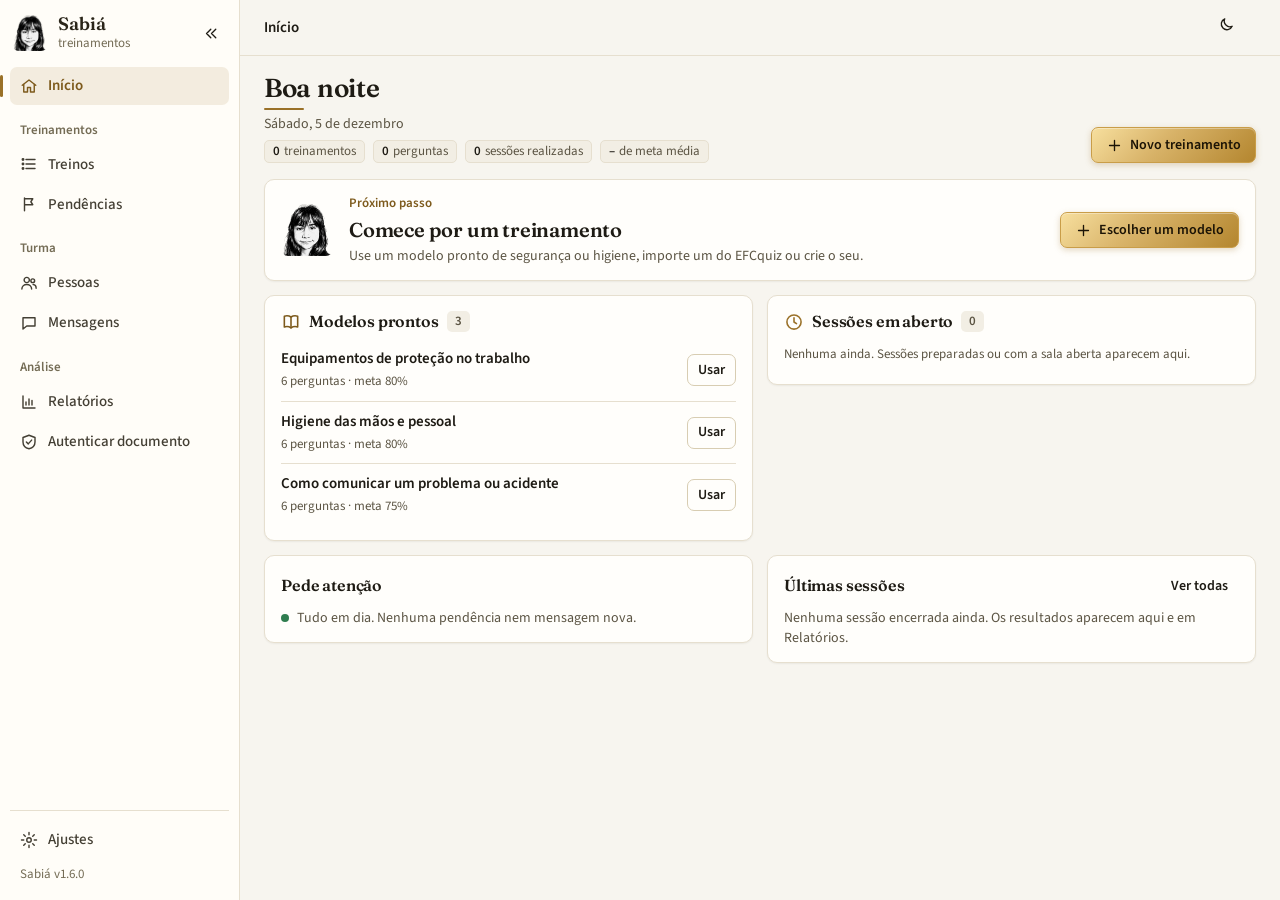
==== commit ab0a57e6: "Sabiá v1.6.0 parte 4: Colaborador em Pendências, código de autenticação e Fatia E (telão e celular);" ====
--- a/index.html
+++ b/index.html
@@ -3,49 +3,191 @@
 <head>
 <meta charset="utf-8">
 <meta name="viewport" content="width=device-width,initial-scale=1,viewport-fit=cover">
-<meta name="theme-color" content="#0E4A48">
+<meta name="theme-color" content="#fffefb">
 <title>Sabiá</title>
 <link rel="manifest" href="manifest.webmanifest">
 <link rel="icon" type="image/png" href="icon-192.png">
 <link rel="apple-touch-icon" href="apple-touch-icon.png">
-<link rel="preconnect" href="https://fonts.googleapis.com">
-<link rel="preconnect" href="https://fonts.gstatic.com" crossorigin>
-<link rel="stylesheet" href="https://fonts.googleapis.com/css2?family=Atkinson+Hyperlegible+Mono:wght@400;600&family=Atkinson+Hyperlegible+Next:wght@400;500;700&family=Bricolage+Grotesque:opsz,wght@12..96,600;12..96,800&display=swap">
-<script>try{var t=localStorage.getItem("sabia-tema");if(t==="claro"||t==="escuro")document.documentElement.setAttribute("data-theme",t==="escuro"?"dark":"light")}catch(e){}</script>
+<script>/* v1.6.0: tema Claro ou Escuro antes de pintar (sem piscar); sem escolha, segue o aparelho */
+try{var t=localStorage.getItem("sabia-tema");if(t!=="claro"&&t!=="escuro")t=matchMedia("(prefers-color-scheme: dark)").matches?"escuro":"claro";document.documentElement.setAttribute("data-tema",t);document.querySelector('meta[name="theme-color"]').content=t==="escuro"?"#121524":"#fffefb";if(localStorage.getItem("sabia-menu")==="ic")document.documentElement.classList.add("m-ic")}catch(e){document.documentElement.setAttribute("data-tema","claro")}</script>
 <style>
-/* Sabiá v0.1.0 · sistema visual: petróleo + laranja sabiá · Bricolage Grotesque + Atkinson Hyperlegible */
+/* v1.6.0: letras embutidas (funcionam sem internet) · Fraunces e Source Sans 3, licença SIL OFL 1.1 */
+@font-face{font-family:'Fraunces';font-style:normal;font-weight:600;font-display:swap;src:url([data-uri]) format('woff2')}
+@font-face{font-family:'Source Sans 3';font-style:normal;font-weight:400;font-display:swap;src:url([data-uri]) format('woff2')}
+@font-face{font-family:'Source Sans 3';font-style:normal;font-weight:500;font-display:swap;src:url([data-uri]) format('woff2')}
+@font-face{font-family:'Source Sans 3';font-style:normal;font-weight:600;font-display:swap;src:url([data-uri]) format('woff2')}
+@font-face{font-family:'Source Sans 3';font-style:normal;font-weight:700;font-display:swap;src:url([data-uri]) format('woff2')}
+/* EFC · tokens da família (Claro e Escuro) — extraídos do EFCwork v0.6.16 base.css. Cole no começo do CSS do Sabiá.
+   Fontes: <link href="https://fonts.googleapis.com/css2?family=Fraunces:opsz,wght@9..144,500..700&family=Source+Sans+3:wght@400;500;600;700&display=swap" rel="stylesheet">
+   Tema: <html data-tema="claro|escuro">; sem escolha feita, segue o aparelho (prefers-color-scheme). */
 :root{
-  --bg:#EDF1F1;--surface:#FFFFFF;--surface2:#F5F8F8;--sunk:#E2E9E8;--ink:#122120;--ink2:#4A5C5B;--ink3:#6B7F7D;--line:#D5DEDD;
-  --brand:#0E4A48;--brand-hi:#18645F;--on-brand:#E4F2F0;--on-brand-2:#9BC3BF;--brand-ink:#0F5A56;
-  --sabia:#D45D17;--sabia-hi:#B84D10;--sabia-soft:#FBE6D8;--on-sabia:#FFFFFF;
-  --ok:#1B7A4B;--ok-soft:#DCF0E4;--warn:#9A6200;--warn-soft:#F7EACD;--bad:#B3302A;--bad-soft:#F6DCD9;
-  --e1:0 1px 2px rgb(18 33 32/.06),0 2px 8px rgb(18 33 32/.06);
-  --e2:0 2px 4px rgb(18 33 32/.06),0 10px 28px rgb(18 33 32/.10);
-  --e3:0 4px 10px rgb(18 33 32/.08),0 22px 56px rgb(18 33 32/.18);
-  --f-disp:"Bricolage Grotesque",ui-sans-serif,system-ui,sans-serif;
-  --f-body:"Atkinson Hyperlegible Next","Atkinson Hyperlegible",ui-sans-serif,system-ui,sans-serif;
-  --f-mono:"Atkinson Hyperlegible Mono",ui-monospace,"SF Mono",Menlo,Consolas,monospace;
-  --r:16px;--rs:10px;
-}
-@media (prefers-color-scheme: dark){:root:not([data-theme="light"]){
-  --bg:#0C1514;--surface:#14201F;--surface2:#192826;--sunk:#0A1110;--ink:#E5EEED;--ink2:#A6B8B6;--ink3:#8CA19E;--line:#253634;
-  --brand:#0A2F2E;--brand-hi:#15514D;--on-brand:#DDEDEB;--on-brand-2:#86AEA9;--brand-ink:#5CC2B9;
-  --sabia:#EE7631;--sabia-hi:#FF8A47;--sabia-soft:#3A2416;--on-sabia:#1A0C04;
-  --ok:#4FC587;--ok-soft:#14301F;--warn:#E3A83A;--warn-soft:#33270F;--bad:#F0716A;--bad-soft:#3A1715;
-  --e1:0 1px 2px rgb(0 0 0/.3),0 2px 8px rgb(0 0 0/.25);--e2:0 2px 4px rgb(0 0 0/.3),0 10px 28px rgb(0 0 0/.35);--e3:0 4px 10px rgb(0 0 0/.35),0 22px 56px rgb(0 0 0/.5);
-  color-scheme:dark}}
-:root[data-theme="dark"]{
-  --bg:#0C1514;--surface:#14201F;--surface2:#192826;--sunk:#0A1110;--ink:#E5EEED;--ink2:#A6B8B6;--ink3:#8CA19E;--line:#253634;
-  --brand:#0A2F2E;--brand-hi:#15514D;--on-brand:#DDEDEB;--on-brand-2:#86AEA9;--brand-ink:#5CC2B9;
-  --sabia:#EE7631;--sabia-hi:#FF8A47;--sabia-soft:#3A2416;--on-sabia:#1A0C04;
-  --ok:#4FC587;--ok-soft:#14301F;--warn:#E3A83A;--warn-soft:#33270F;--bad:#F0716A;--bad-soft:#3A1715;
-  --e1:0 1px 2px rgb(0 0 0/.3),0 2px 8px rgb(0 0 0/.25);--e2:0 2px 4px rgb(0 0 0/.3),0 10px 28px rgb(0 0 0/.35);--e3:0 4px 10px rgb(0 0 0/.35),0 22px 56px rgb(0 0 0/.5);
-  color-scheme:dark}
+  --f:'Source Sans 3',system-ui,-apple-system,'Segoe UI',Roboto,sans-serif;
+  --fh:'Fraunces',Georgia,'Times New Roman',serif;
+  --bg0:#f7f5ef;--bg1:#fffefb;--bg2:#f2eee4;--bd:#e6dfcf;--bd2:#d8cdb2;
+  --tx:#1e1b14;--tx2:#5b5443;--tx3:#746c55; /* v0.6.15 ITEM 10: era #8d846c (3,4 de contraste); agora 4,5 a 5,2 */
+  --a:#9a7128;--aS:rgba(154,113,40,.12);--aT:#1c1406;--aTx:#7d5a1c;
+  --arC:#2f7d4f;--arPF:#f2f8f4;--arXF:#fcf6e6;--arPB:#bcdcc8;--arXB:#e7d39f;--arFB:#e9e3d5;
+  --ok:#2f7d4f;--okS:rgba(47,125,79,.12);--wa:#9a6a0c;--waS:rgba(154,106,12,.13);--cr:#b33a32;--crS:rgba(179,58,50,.11);
+  --sh:0 1px 2px rgba(40,30,10,.06),0 4px 14px rgba(40,30,10,.05);
+  --sb:#fffdf8;--sbTx:#2a2519;--sbBd:#e6dfcf;
+  --ouro:linear-gradient(135deg,#f7df9e 0%,#d9b46a 42%,#b4862f 100%);
+  --fedBg:#12141c;--fedTx:#f2efe6;--fedBd:#33364a;--fedBt:#1f2230;--r:10px;--rs:7px;--btn:36px;--campo:36px;--row:40px;--onCr:#fff;--onOuro:#1c1406;
+  color-scheme:light
+}
+:root[data-tema="escuro"]{
+  --bg0:#0b0d16;--bg1:#121524;--bg2:#181c2e;--bd:#2a2b3b;--bd2:#3d3b4b;
+  --tx:#f3eee3;--tx2:#bcb3a1;--tx3:#948c7c; /* v0.6.15 ITEM 10: era #80796a; agora 5,1 a 5,8 */
+  --a:#d9b46a;--aS:rgba(217,180,106,.15);--aT:#1c1406;--aTx:#f0d48f;
+  --arC:#2b6e48;--arPF:rgba(127,191,152,.07);--arXF:rgba(226,181,95,.07);--arPB:rgba(127,191,152,.38);--arXB:rgba(226,181,95,.4);--arFB:#262839;
+  --ok:#7fbf98;--okS:rgba(127,191,152,.14);--wa:#e2b55f;--waS:rgba(226,181,95,.14);--cr:#e38b7d;--crS:rgba(227,139,125,.14);
+  --sh:0 16px 40px rgba(0,0,0,.45);
+  --sb:rgba(14,17,32,.94);--sbTx:#efe9da;--sbBd:rgba(217,180,106,.14);
+  color-scheme:dark
+}
+/* Sabiá v1.6.0 parte 3: cores do aviso (fundo invertido) e o degradê do título no escuro, para não ficarem escritas direto */
+:root{--okInv:#7fbf98;--crInv:#e38b7d;--ouroTit:linear-gradient(90deg,#f7e2a8,#d9b46a 60%,#c29640)}
+:root[data-tema="escuro"]{--okInv:#2f7d4f;--crInv:#b33a32}
+/* Sabiá v1.6.0 parte 4: letra sobre as 4 cores das alternativas (escura só no amarelo) e a barra do telão, que é sempre escura */
+:root{--altTx:#fff;--altTxEsc:#1c1406;--altSomb:rgba(28,20,6,.14);--tvBg:rgb(11 13 22/.85);--tvTx:#f3eee3;--tvOn:#d9b46a}
+
+/* EFC · movimento — escala única de movimento da família EFClaudian (EFCwork, Sabiá, EFClaudian, Vértice Docs).
+   Um arquivo só para todos, como o Contrato EFD: qualquer mudança sobe a versão e entra nos apps no mesmo dia, com a ordem do Elias.
+   Versão 1 (13/11/2026). Tokens e receitas adaptados do Transitions.dev (github.com/Jakubantalik/transitions.dev), usados aqui
+   conforme a licença de uso dele (uso em projeto liberado; não redistribuir a biblioteca como material próprio).
+   Regras da família: nada de animação infinita que não informe nada (exceção aprovada: o reflexo do botão dourado);
+   toda animação respeita "movimento reduzido"; duração sempre de um token do MESMO USO. */
+:root{
+  /* durações (por uso) */
+  --duration-stagger:40ms;   /* atraso entre itens de uma lista que entra */
+  --duration-micro:80ms;     /* trecho de tremida, atraso de dica */
+  --duration-quick:150ms;    /* fechar lista retrátil ou confirmação, trocar texto, dica, hover */
+  --duration-fast:250ms;     /* abrir lista retrátil ou confirmação, trocar ícone, aba, fechar aviso */
+  --duration-medium:350ms;   /* fechar gaveta ou folha, abrir aviso */
+  --duration-slow:400ms;     /* abrir gaveta ou folha, revelar conteúdo carregado, barra que enche */
+  --duration-very-slow:500ms;/* momento de destaque: visto de salvo, número que importa */
+  /* curvas */
+  --ease-smooth-out:cubic-bezier(.22,1,.36,1); /* abrir e fechar superfícies, deslizar, mudar de tamanho ou lugar */
+  --ease-in-out:ease-in-out;                     /* trocar ícone ou texto */
+  --ease-out:ease-out;                           /* dica, borda, cor */
+  --ease-linear:linear;                          /* brilho que passa, carregando */
+  --ease-bounce:cubic-bezier(.34,1.36,.64,1);    /* selo que aparece, passo que acende */
+  /* distâncias, escalas e desfoque */
+  --distance-micro:4px;--distance-small:6px;--distance-base:8px;--distance-medium:12px;--distance-large:30px;
+  --scale-large:.96;--scale-medium:.97;--scale-small:.98;--scale-tiny:.99;
+  --blur-small:2px;--blur-medium:3px;--blur-large:8px;
+  /* receitas (cada uma lê a escala acima) */
+  --dropdown-open-dur:var(--duration-fast);--dropdown-close-dur:var(--duration-quick);--dropdown-pre-scale:var(--scale-medium);--dropdown-closing-scale:var(--scale-tiny);--dropdown-ease:var(--ease-smooth-out);
+  --modal-open-dur:var(--duration-fast);--modal-close-dur:var(--duration-quick);--modal-scale:var(--scale-large);--modal-ease:var(--ease-smooth-out);
+  --panel-open-dur:var(--duration-slow);--panel-close-dur:var(--duration-medium);--panel-blur:var(--blur-small);--panel-ease:var(--ease-smooth-out);
+  --toast-open:var(--duration-medium);--toast-close:var(--duration-fast);--toast-distance:16px;--toast-blur:var(--blur-small);--toast-scale:var(--scale-medium);--toast-ease:var(--ease-smooth-out);
+  --tabs-dur:var(--duration-fast);--tabs-ease:var(--ease-smooth-out);
+  --acc-expand:var(--duration-fast);--acc-collapse:var(--duration-fast);--acc-ease:var(--ease-smooth-out);
+  --icon-swap-dur:var(--duration-fast);--icon-swap-blur:var(--blur-small);--icon-swap-start-scale:.25;--icon-swap-ease:var(--ease-in-out);
+  --shake-distance:var(--distance-small);--shake-overshoot:var(--distance-micro);--shake-dur-a:var(--duration-micro);--shake-dur-b:60ms;--shake-ease:var(--ease-smooth-out);
+  --subtle-dur:455ms;--subtle-distance:.14em;--subtle-blur:.042em;--subtle-ease:var(--ease-smooth-out);
+  --check-dur:var(--duration-very-slow);--check-ease:var(--ease-smooth-out);--check-bob-ease:cubic-bezier(.34,1.35,.64,1);
+}
+
+/* lista retrátil, menu, folha de opções ancorada no botão (abre do botão) */
+.t-dropdown{transform-origin:top left;transform:scale(var(--dropdown-pre-scale));opacity:0;pointer-events:none;
+  transition:transform var(--dropdown-open-dur) var(--dropdown-ease),opacity var(--dropdown-open-dur) var(--dropdown-ease);will-change:transform,opacity}
+.t-dropdown[data-origin="top-right"]{transform-origin:top right}.t-dropdown[data-origin="top-center"]{transform-origin:top center}
+.t-dropdown[data-origin="bottom-left"]{transform-origin:bottom left}.t-dropdown[data-origin="bottom-right"]{transform-origin:bottom right}
+.t-dropdown.is-open{transform:scale(1);opacity:1;pointer-events:auto}
+.t-dropdown.is-closing{transform:scale(var(--dropdown-closing-scale));opacity:0;pointer-events:none;
+  transition:transform var(--dropdown-close-dur) var(--dropdown-ease),opacity var(--dropdown-close-dur) var(--dropdown-ease)}
+
+/* janela no centro (confirmação) + fundo que escurece */
+.t-modal{transform-origin:center;transform:scale(var(--modal-scale));opacity:0;pointer-events:none;
+  transition:transform var(--modal-open-dur) var(--modal-ease),opacity var(--modal-open-dur) var(--modal-ease);will-change:transform,opacity}
+.t-modal.is-open{transform:scale(1);opacity:1;pointer-events:auto}
+.t-modal.is-closing{transform:scale(var(--modal-scale));opacity:0;pointer-events:none;
+  transition:transform var(--modal-close-dur) var(--modal-ease),opacity var(--modal-close-dur) var(--modal-ease)}
+.t-fundo{opacity:0;transition:opacity var(--modal-close-dur) var(--ease-out)}
+.t-fundo.is-open{opacity:1;transition-duration:var(--modal-open-dur)}
+
+/* gaveta lateral (detalhe) — painel que desliza da direita; folha que sobe de baixo no celular */
+.t-gaveta{transform:translateX(100%);opacity:.6;filter:blur(var(--panel-blur));
+  transition:transform var(--panel-close-dur) var(--panel-ease),opacity var(--panel-close-dur) var(--panel-ease),filter var(--panel-close-dur) var(--panel-ease);will-change:transform,opacity}
+.t-gaveta.is-open{transform:none;opacity:1;filter:none;
+  transition:transform var(--panel-open-dur) var(--panel-ease),opacity var(--panel-open-dur) var(--panel-ease),filter var(--panel-open-dur) var(--panel-ease)}
+.t-folha{transform:translateY(100%);opacity:.6;transition:transform var(--panel-close-dur) var(--panel-ease),opacity var(--panel-close-dur) var(--panel-ease);will-change:transform}
+.t-folha.is-open{transform:none;opacity:1;transition:transform var(--panel-open-dur) var(--panel-ease),opacity var(--panel-open-dur) var(--panel-ease)}
+
+/* aviso que sobe de baixo (um por vez) */
+.t-toast{opacity:0;transform:translateY(var(--toast-distance)) scale(var(--toast-scale));filter:blur(var(--toast-blur));will-change:transform,opacity,filter;
+  transition:opacity var(--toast-close) var(--toast-ease),transform var(--toast-close) var(--toast-ease),filter var(--toast-close) var(--toast-ease)}
+.t-toast.is-open{opacity:1;transform:none;filter:none;
+  transition:opacity var(--toast-open) var(--toast-ease),transform var(--toast-open) var(--toast-ease),filter var(--toast-open) var(--toast-ease)}
+
+/* traço da aba que desliza até a aba escolhida (abas sublinhadas da família) */
+.t-abas{position:relative}
+.t-abas-linha{position:absolute;left:0;bottom:0;height:2px;width:0;background:var(--a,currentColor);border-radius:2px;pointer-events:none;
+  transition:transform var(--tabs-dur) var(--tabs-ease),width var(--tabs-dur) var(--tabs-ease);will-change:transform,width}
+
+/* bloco que abre e recolhe (filtro, detalhes) */
+.t-acc-panel{display:grid;grid-template-rows:0fr;transition:grid-template-rows var(--acc-collapse) var(--acc-ease)}
+.t-acc[data-open="true"] .t-acc-panel{grid-template-rows:1fr;transition-duration:var(--acc-expand)}
+.t-acc-panel-inner{overflow:hidden;opacity:0;transition:opacity var(--acc-collapse) var(--acc-ease)}
+.t-acc[data-open="true"] .t-acc-panel-inner{opacity:1;transition-duration:var(--acc-expand)}
+
+/* dois ícones no mesmo lugar (tema claro/escuro, mostrar/ocultar) */
+.t-icon-swap{position:relative;display:inline-grid}
+.t-icon-swap .t-icon{grid-area:1/1;transition:opacity var(--icon-swap-dur) var(--icon-swap-ease),filter var(--icon-swap-dur) var(--icon-swap-ease),transform var(--icon-swap-dur) var(--icon-swap-ease)}
+.t-icon-swap[data-state="a"] .t-icon[data-icon="a"],.t-icon-swap[data-state="b"] .t-icon[data-icon="b"]{opacity:1;filter:none;transform:none}
+.t-icon-swap[data-state="a"] .t-icon[data-icon="b"],.t-icon-swap[data-state="b"] .t-icon[data-icon="a"]{opacity:0;filter:blur(var(--icon-swap-blur));transform:scale(var(--icon-swap-start-scale))}
+
+/* erro: tremida curta (280 ms, uma vez) */
+.t-shake.is-shaking{animation:t-shake calc(var(--shake-dur-a) * 2 + var(--shake-dur-b) * 2) linear}
+@keyframes t-shake{
+  0%{transform:translateX(0);animation-timing-function:var(--shake-ease)}
+  28.57%{transform:translateX(var(--shake-distance));animation-timing-function:var(--shake-ease)}
+  57.14%{transform:translateX(calc(var(--shake-distance) * -1));animation-timing-function:var(--shake-ease)}
+  78.57%{transform:translateX(var(--shake-overshoot));animation-timing-function:var(--shake-ease)}
+  100%{transform:translateX(0)}}
+
+/* número que mudou porque o dado mudou (discreto) */
+.t-subtle-number{display:inline-flex;align-items:baseline;font-variant-numeric:tabular-nums}
+.t-subtle-slot{position:relative;display:inline-block}.t-subtle-new{display:inline-block}
+.t-subtle-old{position:absolute;inset:0;text-align:center;pointer-events:none}
+.t-subtle-number.is-animating .t-subtle-new{animation:t-subtle-in var(--subtle-dur) var(--subtle-ease) both}
+.t-subtle-number.is-animating .t-subtle-old{animation:t-subtle-out var(--subtle-dur) var(--subtle-ease) both}
+@keyframes t-subtle-in{from{transform:translateY(calc(var(--subtle-distance) * var(--subtle-dir,1)));opacity:0;filter:blur(var(--subtle-blur))}}
+@keyframes t-subtle-out{to{transform:translateY(calc(var(--subtle-distance) * var(--subtle-dir,1) * -1));opacity:0;filter:blur(var(--subtle-blur))}}
+
+/* visto de "salvo" (desenha uma vez) */
+.t-success-check{display:inline-block;transform-origin:center;opacity:0}
+.t-success-check svg{display:block;overflow:visible}
+.t-success-check svg path{stroke-dasharray:var(--check-len,20);stroke-dashoffset:var(--check-len,20)}
+.t-success-check[data-state="in"]{animation:t-check-in var(--check-dur) var(--check-ease) forwards,t-check-bob var(--check-dur) var(--check-bob-ease) forwards}
+.t-success-check[data-state="in"] svg path{animation:t-check-draw var(--check-dur) var(--check-ease) var(--duration-micro) forwards}
+@keyframes t-check-in{from{opacity:0;transform:rotate(80deg);filter:blur(var(--blur-large))}to{opacity:1;transform:none;filter:none}}
+@keyframes t-check-bob{from{translate:0 var(--distance-medium)}to{translate:0 0}}
+@keyframes t-check-draw{to{stroke-dashoffset:0}}
+
+/* movimento reduzido: obrigatório — tudo para, o estado final aparece na hora */
+@media (prefers-reduced-motion:reduce){
+  .t-dropdown,.t-modal,.t-fundo,.t-gaveta,.t-folha,.t-toast,.t-abas-linha,.t-acc-panel,.t-acc-panel-inner,.t-icon-swap .t-icon{transition:none!important}
+  .t-shake.is-shaking,.t-subtle-number .t-subtle-new{animation:none!important}.t-subtle-number .t-subtle-old{display:none}
+  .t-success-check{animation:none!important;opacity:1}.t-success-check svg path{animation:none!important;stroke-dashoffset:0!important}
+}
+
+/* v1.6.0 · ponte: os nomes antigos do Sabiá passam a ler os tokens da família EFC (claro marfim e ouro, escuro dourado) */
+:root{
+  --bg:var(--bg0);--surface:var(--bg1);--surface2:var(--bg2);--sunk:var(--bg2);--ink:var(--tx);--ink2:var(--tx2);--ink3:var(--tx3);--line:var(--bd);
+  --brand:var(--aTx);--brand-hi:var(--a);--on-brand:var(--bg1);--on-brand-2:var(--tx2);--brand-ink:var(--aTx);
+  --sabia:var(--a);--sabia-hi:var(--aTx);--sabia-soft:var(--aS);--on-sabia:var(--onOuro);
+  --ok-soft:var(--okS);--warn:var(--wa);--warn-soft:var(--waS);--bad:var(--cr);--bad-soft:var(--crS);
+  --e1:0 1px 2px rgba(40,30,10,.06);--e2:var(--sh);--e3:0 24px 60px rgba(30,20,5,.22);
+  --f-disp:var(--fh);--f-body:var(--f);--f-mono:ui-monospace,"SF Mono",Menlo,Consolas,"Liberation Mono",monospace;
+}
+:root[data-tema="escuro"]{--e1:inset 0 1px 0 rgba(217,180,106,.10);--e3:0 24px 60px rgba(0,0,0,.55)}
 *{box-sizing:border-box}
 [hidden]{display:none!important}
 html,body{height:100%}
-body{margin:0;background:var(--bg);color:var(--ink);font:16px/1.5 var(--f-body);-webkit-font-smoothing:antialiased}
-h1,h2,h3{font-family:var(--f-disp);margin:0;letter-spacing:-.01em;text-wrap:balance}
+body{margin:0;background:var(--bg);color:var(--ink);font:15px/1.45 var(--f-body);-webkit-font-smoothing:antialiased}
+:root[data-tema="escuro"] body::before{content:"";position:fixed;inset:0;z-index:0;pointer-events:none;background:radial-gradient(48% 38% at 92% -4%,rgba(232,196,119,.20),transparent 70%),radial-gradient(42% 36% at -6% 104%,rgba(120,96,200,.16),transparent 72%),repeating-linear-gradient(45deg,rgba(217,180,106,.028) 0 1px,transparent 1px 22px),repeating-linear-gradient(-45deg,rgba(217,180,106,.028) 0 1px,transparent 1px 22px)}
+h1,h2,h3{font-family:var(--f-disp);font-weight:600;margin:0;letter-spacing:-.01em;text-wrap:balance}
 button,input,select,textarea{font:inherit;color:inherit}
 svg.i{width:20px;height:20px;fill:none;stroke:currentColor;stroke-width:1.9;stroke-linecap:round;stroke-linejoin:round;flex:none}
 .num,.mono{font-family:var(--f-mono);font-variant-numeric:tabular-nums}
@@ -68,10 +210,10 @@
 .rail .sp{flex:1}
 .mn{display:flex;flex-direction:column;min-width:0;min-height:0}
 .tb{display:flex;align-items:center;gap:12px;padding:14px 24px 10px;padding-right:max(24px,env(safe-area-inset-right));flex-wrap:wrap}
-.tb h1{font-size:24px;font-weight:800;line-height:1.1}
+.tb h1{font-size:24px;font-weight:700;line-height:1.1}
 .tb .sub{color:var(--ink2);font-size:14px}
 .tb .grow{flex:1}
-.body{flex:1;overflow:auto;padding:4px 24px 24px;padding-right:max(24px,env(safe-area-inset-right));display:grid;gap:14px;align-content:start}
+.body{position:relative;flex:1;overflow:auto;padding:4px 24px 24px;padding-right:max(24px,env(safe-area-inset-right));display:grid;gap:14px;align-content:start}
 .bnav{display:none}
 
 /* botões e campos */
@@ -106,7 +248,7 @@
 .kpis{grid-column:1/-1;display:grid;grid-template-columns:repeat(4,1fr);gap:0;padding:0}
 .kp{padding:12px 16px;border-right:1px solid var(--line)}
 .kp:last-child{border:0}
-.kp .v{font-family:var(--f-disp);font-weight:800;font-size:28px;line-height:1.1}
+.kp .v{font-family:var(--f-disp);font-weight:700;font-size:28px;line-height:1.1}
 .kp .l{font-size:13px;color:var(--ink2)}
 .mini{grid-column:span 6}
 .mini .kh{display:flex;align-items:center;gap:8px;margin-bottom:6px}
@@ -196,7 +338,6 @@
 .opcao span.d{font-size:13px;color:var(--ink2)}
 #toast{position:fixed;left:50%;bottom:calc(20px + env(safe-area-inset-bottom));transform:translateX(-50%);z-index:50;display:flex;gap:14px;align-items:center;background:var(--ink);color:var(--bg);border-radius:14px;padding:10px 12px 10px 16px;box-shadow:var(--e3);max-width:calc(100vw - 24px)}
 #toast button{border:0;background:none;color:var(--sabia);font-weight:700;cursor:pointer;min-height:36px;padding:0 8px}
-:root[data-theme="dark"] #toast button,:root:not([data-theme="light"]) #toast button{color:var(--sabia)}
 
 @media (max-width:1100px){.apl{grid-template-columns:1fr}.sum{position:static}.mini{grid-column:1/-1}.kpis{grid-template-columns:repeat(2,1fr)}.kp:nth-child(2){border-right:0}.kp:nth-child(-n+2){border-bottom:1px solid var(--line)}}
 @media (max-width:760px){
@@ -229,7 +370,7 @@
 .chave .cod{font-family:var(--f-mono);font-weight:600;font-size:34px;letter-spacing:.08em;line-height:1}
 .etapa{display:grid;gap:10px}
 .etapa .eh{display:flex;align-items:center;gap:10px;flex-wrap:wrap}
-.etapa .et{font-family:var(--f-disp);font-size:20px;font-weight:800}
+.etapa .et{font-family:var(--f-disp);font-size:20px;font-weight:700}
 .etapa .tm{margin-left:auto;font-family:var(--f-mono);font-size:28px;font-weight:600}
 .etapa .go{min-height:56px;font-size:17px;width:100%}
 .pbar{height:8px;border-radius:4px;background:var(--sunk);overflow:hidden}
@@ -258,93 +399,118 @@
 .sim{display:flex;gap:8px;align-items:center;flex-wrap:wrap}
 .sim input[type=number]{width:84px}
 
-/* telão (1280×720 fixos, escalados) */
-.tel{--tel-bg:#0A2C2B;--tel-bg2:#0F3836;--tel-card:#134240;--tel-ink:#F2F7F6;--tel-ink2:#A6C3C0;--tel-line:#22524F;--a1:#C9432B;--a2:#2A63C2;--a3:#C98F00;--a4:#2A8752;
-  width:1280px;height:720px;background:var(--tel-bg);color:var(--tel-ink);font-family:var(--f-body);display:flex;flex-direction:column;overflow:hidden}
-.tel.claro{--tel-bg:#F3F7F6;--tel-bg2:#E4ECEB;--tel-card:#FFFFFF;--tel-ink:#122120;--tel-ink2:#4A5C5B;--tel-line:#CBD8D6}
+/* telão (1280×720 fixos, escalados)
+   v1.6.0 parte 4 (Fatia E): cores da família EFC, com tema próprio do telão (escuro dourado ou claro marfim, escolhido na sessão,
+   independente do tema do app). Letras numa escala de 6 tamanhos (18, 22, 28, 34, 44, 64), cantos de 2 tipos (16 e 8) mais o círculo.
+   As 4 cores e formas das alternativas não mudam: são função do quiz. */
+.tel{--tel-bg:#0b0d16;--tel-bg2:#121524;--tel-card:#181c2e;--tel-ink:#f3eee3;--tel-ink2:#bcb3a1;--tel-line:#2a2b3b;
+  --tel-a:#d9b46a;--tel-aS:rgba(217,180,106,.15);--tel-aTx:#f0d48f;--tel-onA:#1c1406;--tel-ok:#7fbf98;--tel-anel:#fff;--tel-r:16px;--tel-rs:8px;
+  --a1:#C9432B;--a2:#2A63C2;--a3:#C98F00;--a4:#2A8752;
+  width:1280px;height:720px;background:var(--tel-bg);color:var(--tel-ink);font-family:var(--f-body);display:flex;flex-direction:column;overflow:hidden;position:relative}
+.tel.claro{--tel-bg:#f7f5ef;--tel-bg2:#f2eee4;--tel-card:#fffefb;--tel-ink:#1e1b14;--tel-ink2:#5b5443;--tel-line:#e6dfcf;
+  --tel-a:#9a7128;--tel-aS:rgba(154,113,40,.12);--tel-aTx:#7d5a1c;--tel-onA:#fffefb;--tel-ok:#2f7d4f;--tel-anel:var(--tel-ink)}
+.tel h2,.tel h3{font-family:var(--f-disp);font-weight:600;letter-spacing:0}
 .tel .tt{display:flex;align-items:center;gap:14px;padding:18px 32px;border-bottom:1px solid var(--tel-line)}
-.tel .tt b{font-family:var(--f-disp);font-size:24px}
-.tel .tt span{color:var(--tel-ink2);font-size:17px}
+.tel .tt b{font-family:var(--f-disp);font-weight:600;font-size:28px}
+.tel .tt span{color:var(--tel-ink2);font-size:18px}
 .tel .grow{flex:1}
-.tel .pillk{background:var(--sabia);color:#fff!important;font-weight:700;border-radius:999px;padding:6px 16px;font-family:var(--f-mono);letter-spacing:.06em;font-size:18px!important}
+.tel .pillk{background:var(--tel-aS);color:var(--tel-aTx)!important;font-weight:600;border-radius:999px;padding:6px 18px;font-size:18px!important}
+.tel .pillk b{font-family:var(--f-mono);font-size:18px;font-weight:600;color:inherit}
 .tel .tfoot{margin-top:auto;padding:14px 32px;border-top:1px solid var(--tel-line);color:var(--tel-ink2);font-size:18px;display:flex;gap:10px;align-items:center}
 .tel .tfoot b{color:var(--tel-ink)}
 .tel .lobm{flex:1;display:grid;grid-template-columns:420px 1fr;gap:32px;padding:28px 32px;min-height:0}
-.tel .join{background:var(--tel-card);border:1px solid var(--tel-line);border-radius:24px;padding:24px;display:grid;gap:16px;justify-items:center;align-content:start}
-.tel .qr{background:#fff;border-radius:16px;padding:12px;width:244px;height:244px;display:grid;place-items:center}
+.tel .join{background:var(--tel-card);border:1px solid var(--tel-line);border-radius:var(--tel-r);padding:24px;display:grid;gap:16px;justify-items:center;align-content:start}
+.tel .qr{background:#fff;border-radius:var(--tel-r);padding:12px;width:244px;height:244px;display:grid;place-items:center}
 .tel .qr canvas,.tel .qr img{width:220px!important;height:220px!important}
 .tel .kl{color:var(--tel-ink2);font-size:18px;text-align:center}
-.tel .kk{font-family:var(--f-mono);font-weight:600;font-size:64px;letter-spacing:.06em;line-height:1.05;text-align:center}
+.tel .kk{font-family:var(--f-mono);font-weight:600;font-size:64px;line-height:1.05;text-align:center}
 .tel .how{display:grid;gap:8px;font-size:18px;width:100%}
 .tel .how div{display:flex;gap:10px;align-items:center}
-.tel .how b{width:28px;height:28px;border-radius:50%;background:var(--sabia);color:#fff;display:grid;place-items:center;font-size:15px;flex:none}
+.tel .how b{width:30px;height:30px;border-radius:50%;background:var(--tel-aS);color:var(--tel-aTx);display:grid;place-items:center;font-size:18px;flex:none}
 .tel .room{display:grid;grid-template-rows:auto auto 1fr;gap:16px;min-height:0}
-.tel .crowd.g .cw{font-size:24px;padding:6px 20px 6px 6px}.tel .crowd.g .cw .av{width:44px;height:44px;font-size:17px}
+.tel .crowd.g .cw{font-size:22px;padding:6px 20px 6px 6px}.tel .crowd.g .cw .av{width:44px;height:44px;font-size:18px}
 .tel .facts{display:grid;grid-template-columns:repeat(3,1fr);gap:14px;align-self:end}
-.tel .facts div{background:var(--tel-card);border:1px solid var(--tel-line);border-radius:18px;padding:14px 18px;display:grid;gap:2px}
-.tel .facts b{font-family:var(--f-disp);font-size:40px;line-height:1.05}
+.tel .facts div{background:var(--tel-card);border:1px solid var(--tel-line);border-radius:var(--tel-r);padding:14px 18px;display:grid;gap:2px}
+.tel .facts b{font-family:var(--f-disp);font-weight:600;font-size:44px;line-height:1.05}
 .tel .facts span{color:var(--tel-ink2);font-size:18px}
 .tel .rh{display:flex;align-items:baseline;gap:12px}
-.tel .rh b{font-family:var(--f-disp);font-size:56px;line-height:1}
+.tel .rh b{font-family:var(--f-disp);font-weight:600;font-size:64px;line-height:1}
 .tel .rh span{font-size:22px;color:var(--tel-ink2)}
+.tel .ning{font-size:22px;color:var(--tel-ink2)}
 .tel .crowd{display:flex;flex-wrap:wrap;gap:10px;align-content:flex-start;overflow:hidden}
-.tel .cw{display:flex;align-items:center;gap:8px;background:var(--tel-card);border:1px solid var(--tel-line);border-radius:999px;padding:5px 16px 5px 5px;font-size:19px}
-.tel .cw .av{width:36px;height:36px;font-size:15px}
+.tel .cw{display:flex;align-items:center;gap:8px;background:var(--tel-card);border:1px solid var(--tel-line);border-radius:999px;padding:5px 16px 5px 5px;font-size:18px}
+.tel .cw .av{width:36px;height:36px;font-size:18px}
 .tel .tq{padding:26px 32px 8px;display:flex;gap:28px;align-items:center}
-.tel .tq h2{font-size:42px;line-height:1.12;flex:1;font-weight:800}
+.tel .tq h2{font-size:44px;line-height:1.12;flex:1}
 .tel .ring{width:120px;height:120px;position:relative;display:grid;place-items:center;font-family:var(--f-mono);font-size:44px;font-weight:600;flex:none}
 .tel .ring svg{position:absolute;inset:0;width:100%;height:100%;transform:rotate(-90deg)}
 .tel .tprog{display:flex;gap:6px}
-.tel .tprog i{width:26px;height:8px;border-radius:4px;background:var(--tel-line)}
-.tel .tprog i.d{background:var(--ok)}.tel .tprog i.c{background:var(--sabia)}
+.tel .tprog i{width:26px;height:8px;border-radius:999px;background:var(--tel-line)}
+.tel .tprog i.d{background:var(--tel-ok)}.tel .tprog i.c{background:var(--tel-a)}
 .tel .ttiles{flex:1;display:grid;grid-template-columns:1fr 1fr;gap:14px;padding:12px 32px 14px;min-height:0}
-.tel .tile{border-radius:20px;color:#fff;display:flex;align-items:center;gap:16px;padding:0 24px;font-size:30px;font-weight:700;line-height:1.15;position:relative;overflow:hidden}
+.tel .tile{border-radius:var(--tel-r);color:var(--altTx);display:flex;align-items:center;gap:16px;padding:0 24px;font-size:34px;font-weight:700;line-height:1.15;position:relative;overflow:hidden}
+.tel .tile>*{position:relative;z-index:1}
+/* amarelo: a letra fica escura para ler bem (a cor da alternativa continua a mesma) */
+.tel .tile.k2{color:var(--altTxEsc)}
 .tel .tile .sh{width:46px;height:46px;flex:none}
 .tel .tile .sh svg{width:100%;height:100%}
-.tel .tile.off{opacity:.35}
-.tel .tile .pc{margin-left:auto;font-family:var(--f-mono);font-size:30px;background:rgb(0 0 0/.28);border-radius:12px;padding:2px 12px}
-.tel .tile.cor::after{content:"";position:absolute;inset:0;border:8px solid #fff;border-radius:20px}
+/* no resultado, as erradas ganham um véu da cor do fundo (a letra continua legível) e a certa ganha o contorno */
+.tel .tile.off::before{content:"";position:absolute;inset:0;background:var(--tel-bg);opacity:.72;z-index:0}
+.tel .tile.off{color:var(--tel-ink)}
+.tel .tile .pc{margin-left:auto;font-family:var(--f-mono);font-size:28px;background:rgb(0 0 0/.28);color:var(--altTx);border-radius:var(--tel-rs);padding:2px 12px}
+.tel .tile.off .pc{background:var(--tel-card);color:var(--tel-ink)}
+.tel .tile.cor::after{content:"";position:absolute;inset:0;border:8px solid var(--tel-anel);border-radius:var(--tel-r);z-index:2}
 .tel .ordl{flex:1;display:grid;gap:10px;padding:12px 32px 14px;align-content:center}
-.tel .ordl div{background:var(--tel-card);border:1px solid var(--tel-line);border-radius:16px;padding:14px 22px;font-size:28px;font-weight:600;display:flex;gap:16px;align-items:center}
-.tel .ordl b{width:38px;height:38px;border-radius:50%;background:var(--sabia);color:#fff;display:grid;place-items:center;font-size:20px;flex:none}
-.tel .answ{display:flex;align-items:center;gap:14px;padding:12px 32px;border-top:1px solid var(--tel-line);font-size:20px}
-.tel .bigc{font-family:var(--f-disp);font-weight:800;font-size:34px}
+.tel .ordl div{background:var(--tel-card);border:1px solid var(--tel-line);border-radius:var(--tel-r);padding:14px 22px;font-size:28px;font-weight:600;display:flex;gap:16px;align-items:center}
+.tel .ordl b{width:40px;height:40px;border-radius:50%;background:var(--tel-a);color:var(--tel-onA);display:grid;place-items:center;font-size:22px;flex:none}
+.tel .answ{display:flex;align-items:center;gap:14px;padding:12px 32px;border-top:1px solid var(--tel-line);font-size:22px;min-height:68px}
+.tel .answ .porq{margin-left:18px;color:var(--tel-ink2);flex:1;font-size:22px}
+.tel .answ .mut{color:var(--tel-ink2)}
+.tel .bigc{font-family:var(--f-disp);font-weight:600;font-size:34px}
 .tel .expl{flex:1;display:grid;align-content:center;gap:20px;padding:30px 80px}
-.tel .expl h2{font-size:54px;line-height:1.1;font-weight:800}
-.tel .expl p{font-size:30px;line-height:1.4;color:var(--tel-ink2);margin:0;max-width:30em}
+.tel .expl h2{font-size:64px;line-height:1.1}
+.tel .expl p{font-size:28px;line-height:1.4;color:var(--tel-ink2);margin:0;max-width:30em}
 .tel .podm{flex:1;display:grid;grid-template-columns:1fr 380px;gap:28px;padding:22px 32px;min-height:0}
 .tel .podl{display:grid;grid-template-rows:auto auto 1fr;gap:14px;min-height:0}
-.tel .pq{display:flex;gap:12px;align-items:flex-end;height:96px}
-.tel .pq>div{flex:1;display:grid;justify-items:center;gap:2px;font-size:15px;color:var(--tel-ink2);max-width:90px}
-.tel .pq .bar{display:flex;align-items:flex-end;width:100%;height:48px;background:var(--tel-card);border-radius:8px;overflow:hidden}
-.tel .pq .bar i{display:block;width:100%;border-radius:6px 6px 0 0}
-.tel .pq b{color:var(--tel-ink);font-size:17px}
-.tel .podl h2{font-size:44px;font-weight:800}
+.tel .pq{display:flex;gap:12px;align-items:flex-end;height:104px}
+.tel .pq>div{flex:1;display:grid;justify-items:center;gap:2px;font-size:18px;color:var(--tel-ink2);max-width:90px}
+.tel .pq .bar{display:flex;align-items:flex-end;width:100%;height:48px;background:var(--tel-card);border-radius:var(--tel-rs);overflow:hidden}
+.tel .pq .bar i{display:block;width:100%;border-radius:var(--tel-rs) var(--tel-rs) 0 0;transform-origin:50% 100%}
+.tel .pq b{color:var(--tel-ink);font-size:18px}
+.tel .podl h2{font-size:44px}
 .tel .res{display:flex;gap:10px;flex-wrap:wrap;margin-top:8px}
-.tel .res span{background:var(--tel-card);border:1px solid var(--tel-line);border-radius:999px;padding:6px 16px;font-size:20px}
-.tel .res .g{background:var(--ok);border-color:var(--ok);color:#fff}
-.tel .res .r{background:var(--sabia);border-color:var(--sabia);color:#fff}
+.tel .res span{background:var(--tel-card);border:1px solid var(--tel-line);border-radius:999px;padding:6px 16px;font-size:22px}
+.tel .res .g{background:var(--tel-ok);border-color:var(--tel-ok);color:var(--tel-bg)}
+.tel .res .r{background:var(--tel-aS);border-color:transparent;color:var(--tel-aTx)}
 .tel .stage{display:flex;align-items:flex-end;justify-content:center;gap:16px;min-height:0}
 .tel .pl{display:grid;justify-items:center;gap:8px;width:190px}
-.tel .pl .av{width:84px;height:84px;font-size:32px}
-.tel .pl.p1 .av{width:104px;height:104px;font-size:40px}
-.tel .blk{width:100%;background:var(--tel-card);border:1px solid var(--tel-line);border-radius:18px 18px 0 0;padding:12px 8px;text-align:center;font-size:15px;color:var(--tel-ink2);display:grid;align-content:start;gap:2px}
-.tel .blk b{font-family:var(--f-disp);font-size:34px;color:var(--sabia)}
-.tel .blk strong{color:var(--tel-ink);font-size:19px}
-.tel .podr{background:var(--tel-card);border:1px solid var(--tel-line);border-radius:20px;padding:16px 20px;display:grid;align-content:start;gap:0;overflow:hidden}
-.tel .podr h3{font-size:20px;margin-bottom:6px}
+.tel .pl .av{width:84px;height:84px;font-size:34px}
+.tel .pl.p1 .av{width:104px;height:104px;font-size:44px}
+.tel .blk{width:100%;background:var(--tel-card);border:1px solid var(--tel-line);border-radius:var(--tel-r) var(--tel-r) 0 0;padding:10px 8px 6px;text-align:center;font-size:18px;line-height:1.3;color:var(--tel-ink2);display:grid;align-content:start;gap:2px;transform-origin:50% 100%}
+.tel .blk b{font-family:var(--f-disp);font-weight:600;font-size:28px;line-height:1.1;color:var(--tel-a)}
+.tel .blk strong{color:var(--tel-ink);font-size:18px;line-height:1.15;overflow-wrap:anywhere;display:-webkit-box;-webkit-line-clamp:2;-webkit-box-orient:vertical;overflow:hidden}
+.tel .podr{background:var(--tel-card);border:1px solid var(--tel-line);border-radius:var(--tel-r);padding:16px 20px;display:grid;align-content:start;gap:0;overflow:hidden}
+.tel .podr h3{font-size:22px;margin-bottom:6px}
 .tel .podr .pr2{display:grid;grid-template-columns:30px 34px 1fr auto;gap:10px;align-items:center;padding:7px 0;border-top:1px solid var(--tel-line);font-size:18px}
-.tel .podr .pr2 .av{width:34px;height:34px;font-size:14px}
-.tel .vaz{flex:1;display:grid;place-items:center;text-align:center;gap:12px;padding:40px;font-size:30px;color:var(--tel-ink2)}
-.conf{position:absolute;inset:0;pointer-events:none;overflow:hidden}
-.conf i{position:absolute;top:-20px;width:12px;height:18px;border-radius:2px;animation:cai 3.6s linear infinite}
-@keyframes cai{to{transform:translateY(760px) rotate(540deg)}}
+.tel .podr .pr2 .av{width:34px;height:34px;font-size:18px}
+.tel .podr .nada{color:var(--tel-ink2);font-size:18px}
+.tel .vaz{flex:1;display:grid;place-items:center;text-align:center;gap:12px;padding:40px;font-size:28px;color:var(--tel-ink2)}
+.tel .vaz b{font-family:var(--f-disp);font-weight:600;font-size:44px;color:var(--tel-ink)}
+/* festa do pódio: papéis coloridos que saem uma vez de cima do 1º lugar (500 ms), nada que cai sem parar */
+.conf{position:absolute;inset:0;pointer-events:none;overflow:hidden;z-index:3}
+.conf i{position:absolute;width:10px;height:16px;border-radius:2px;opacity:0}
 @media (max-width:1100px){.sala{grid-template-columns:1fr}.prev{position:static}}
 @media (max-width:760px){.tb .b[data-act=telao]{width:44px;padding:0}.tb .sub{overflow:hidden;text-overflow:ellipsis;white-space:nowrap;max-width:60vw}}
 @media (prefers-reduced-motion:reduce){.conf{display:none}}
 
 .pp .px{display:grid;place-items:center;width:24px;height:24px;border:0;background:transparent;color:var(--ink2);cursor:pointer;border-radius:50%;padding:0;margin-left:2px}
 .pp .px:hover{color:var(--bad)}
+/* v1.5.1: conferindo respostas (1 s antes do resultado). v1.6.0 parte 4: no lugar da roda que girava sem parar,
+   três pontos que acendem uma vez, um depois do outro, e ficam acesos */
+.cf-pt{display:inline-flex;gap:6px;flex:none}
+.cf-pt i{width:10px;height:10px;border-radius:50%;background:var(--tel-a,var(--a))}
+.tel .answ .cf-pt i{width:12px;height:12px}
+.tel .answ .cf-tx{font-weight:600;font-size:22px}
 
 /* ===== v0.3.0 · editor de perguntas e versões ===== */
 .edit{display:grid;grid-template-columns:268px minmax(0,1fr) minmax(0,420px);gap:14px;align-items:start}
@@ -354,7 +520,7 @@
 .ed-meta{display:grid;grid-template-columns:minmax(0,1fr) 84px;gap:8px}
 .ed-meta .full{grid-column:1/-1}
 .ta{min-height:44px;padding:10px 12px;line-height:1.4;font:inherit;resize:vertical}
-.qlist{display:grid;gap:2px;max-height:calc(100dvh - 330px);min-height:60px;overflow:auto;margin:0 -4px;padding:0 4px}
+.qlist{position:relative;display:grid;gap:2px;max-height:calc(100dvh - 330px);min-height:60px;overflow:auto;margin:0 -4px;padding:0 4px}
 button.qi{display:grid;grid-template-columns:30px minmax(0,1fr) auto;gap:8px;align-items:center;width:100%;text-align:left;min-height:52px;padding:6px 8px;border:1.5px solid transparent;border-radius:12px;background:transparent;cursor:pointer;color:var(--ink)}
 button.qi:hover{background:var(--sunk)}
 button.qi[aria-current="true"]{background:var(--sabia-soft);border-color:var(--sabia)}
@@ -401,7 +567,7 @@
 .df i{font-style:normal;font-weight:700;font-family:var(--f-mono);flex:none;width:18px}
 .df .ad{color:var(--ok)}.df .rm{color:var(--bad)}.df .ch{color:var(--warn)}
 .vs{display:grid;grid-template-columns:minmax(0,1fr) auto;gap:8px;align-items:end}
-@media (max-width:1180px){
+@media (max-width:1340px){ /* v1.6.0: +156 px do menu lateral com nomes */
   .edit{grid-template-columns:268px minmax(0,1fr)}
   .edr{grid-column:2;position:static}
 }
@@ -429,11 +595,11 @@
 .modo-cel .app{grid-template-columns:1fr;grid-template-rows:1fr}
 .body.cel{padding:0;display:block;background:var(--bg)}
 .cc{max-width:520px;margin:0 auto;min-height:100dvh;display:flex;flex-direction:column}
-.ch{display:flex;align-items:center;gap:10px;background:var(--brand);color:var(--on-brand);padding:12px 16px;padding-top:max(12px,env(safe-area-inset-top))}
-.ch svg{width:46px;height:46px;flex:none;margin:-6px 0}
-.ch div{display:grid;min-width:0}
-.ch b{font-family:var(--f-disp);font-size:17px;overflow:hidden;text-overflow:ellipsis;white-space:nowrap}
-.ch span{font-size:12px;color:var(--on-brand-2)}
+header.ch{display:flex;align-items:center;gap:10px;background:var(--brand);color:var(--on-brand);padding:12px 16px;padding-top:max(12px,env(safe-area-inset-top))}
+header.ch svg{width:46px;height:46px;flex:none;margin:-6px 0}
+header.ch div{display:grid;min-width:0}
+header.ch b{font-family:var(--f-disp);font-size:17px;overflow:hidden;text-overflow:ellipsis;white-space:nowrap}
+header.ch span{font-size:12px;color:var(--on-brand-2)}
 .cb{display:grid;gap:14px;align-content:start;padding:16px;padding-bottom:max(24px,env(safe-area-inset-bottom));flex:1}
 .cb.ct{justify-items:center;text-align:center;align-content:center}
 .cb h1{font-size:26px;line-height:1.15}
@@ -448,31 +614,34 @@
 .eu2 .av{width:40px;height:40px;font-size:15px}
 .ok-i{width:64px;height:64px;border-radius:50%;background:var(--ok-soft);color:var(--ok);display:grid;place-items:center}
 .ok-i.er{background:var(--bad-soft);color:var(--bad)}
-.rodar{width:36px;height:36px;border-radius:50%;border:4px solid var(--line);border-top-color:var(--sabia);animation:gira 1s linear infinite}
-@keyframes gira{to{transform:rotate(360deg)}}
+/* v1.6.0 parte 4: no lugar da roda que girava sem parar, três pontos que acendem uma vez (ver .cf-pt em live.css) */
+.cb .cf-pt i{width:12px;height:12px}
 .tiles{display:grid;gap:10px}
-.ct2{display:flex;align-items:center;gap:12px;width:100%;min-height:72px;border:3px solid transparent;border-radius:16px;color:#fff;font-size:18px;font-weight:700;text-align:left;padding:10px 14px;cursor:pointer;font-family:var(--f-body)}
+.ct2{display:flex;align-items:center;gap:12px;width:100%;min-height:72px;border:3px solid transparent;border-radius:var(--r);color:var(--altTx);font-size:19px;font-weight:700;text-align:left;padding:10px 14px;cursor:pointer;font-family:var(--f-body);transition:transform var(--duration-instant,80ms) var(--ease-out,ease-out)}
+.ct2:active:not([disabled]){transform:scale(.97)}
+/* amarelo: letra escura para ler bem (a cor da alternativa continua a mesma) */
+.ct2.k2{color:var(--altTxEsc)}.ct2.k2 .sh2{background:var(--altSomb)}
 .ct2.sel{border-color:var(--ink);box-shadow:0 0 0 3px var(--surface) inset}
 .ct2[disabled]{opacity:.7}
-.sh2{width:34px;height:34px;flex:none;display:grid;place-items:center;background:rgba(255,255,255,.2);border-radius:10px}
+.sh2{width:34px;height:34px;flex:none;display:grid;place-items:center;background:rgba(255,255,255,.2);border-radius:var(--rs)}
 .sh2 svg{width:22px;height:22px}
 .ords{display:grid;gap:8px}
-.ot{display:flex;align-items:center;gap:12px;min-height:60px;width:100%;border:2px solid var(--line);border-radius:14px;background:var(--surface);color:var(--ink);font-size:17px;font-weight:600;text-align:left;padding:8px 12px;cursor:pointer}
+.ot{display:flex;align-items:center;gap:12px;min-height:60px;width:100%;border:2px solid var(--line);border-radius:var(--r);background:var(--surface);color:var(--ink);font-size:17px;font-weight:600;text-align:left;padding:8px 12px;cursor:pointer}
 .ot b{width:32px;height:32px;border-radius:50%;border:2px dashed var(--line);display:grid;place-items:center;flex:none;font-family:var(--f-mono)}
 .ot.on{background:var(--sabia-soft);border-color:var(--sabia)}
 .ot.on b{background:var(--sabia);border:0;color:var(--on-sabia)}
 .bar2{display:flex;gap:10px}.bar2 .b{flex:1;min-height:52px}
-.rs{display:grid;gap:6px;justify-items:center;text-align:center;border:1px solid var(--line);background:var(--surface);border-radius:18px;padding:18px 14px}
+.rs{display:grid;gap:6px;justify-items:center;text-align:center;border:1px solid var(--line);background:var(--surface);border-radius:var(--r);padding:18px 14px}
 .rs.ac{border-color:var(--ok)}.rs.er{border-color:var(--bad)}
 .rs h1{font-size:24px}
-.pts{margin:0;font-family:var(--f-disp);font-size:30px;font-weight:800;color:var(--ok)}
+.pts{margin:0;font-family:var(--f-disp);font-size:30px;font-weight:700;color:var(--ok)}
 .rk2{margin:4px 0 0}
 .cert{margin:2px 0 0;font-size:19px;text-align:center}
 ol.cert{text-align:left;padding-left:26px}
-.por{margin:0;background:var(--sunk);border-radius:12px;padding:10px 12px}
+.por{margin:0;background:var(--sunk);border-radius:var(--r);padding:10px 12px}
 .sug{display:grid;gap:6px}
 .sug:empty{display:none}
-.sg{min-height:48px;text-align:left;border:1.5px solid var(--line);background:var(--surface);border-radius:12px;padding:0 14px;font-size:16px;font-weight:600;color:var(--ink);cursor:pointer}
+.sg{min-height:48px;text-align:left;border:1.5px solid var(--line);background:var(--surface);border-radius:var(--rs);padding:0 14px;font-size:17px;font-weight:600;color:var(--ink);cursor:pointer}
 .sg:hover{border-color:var(--sabia)}
 .cores{display:grid;grid-template-columns:repeat(8,1fr);gap:8px}
 .co{aspect-ratio:1;min-height:40px;border-radius:50%;border:3px solid transparent;color:#fff;display:grid;place-items:center;cursor:pointer;padding:0}
@@ -480,14 +649,14 @@
 .erro{margin:0;color:var(--bad);font-weight:600;min-height:0}
 .erro:empty{display:none}
 .as{display:grid;gap:8px}
-#cassin{width:100%;height:150px;border:2px dashed var(--ink3);border-radius:14px;background:#fff;touch-action:none}
+#cassin{width:100%;height:150px;border:2px dashed var(--ink3);border-radius:var(--r);background:#fff;touch-action:none}
 .pbar{height:8px;border-radius:99px;background:var(--sunk);overflow:hidden}
 .pbar i{display:block;height:100%;background:var(--sabia);width:0}
 .pts.w{color:var(--warn)}
 
 /* ===== v0.6.0 · progresso, rever e refazer ===== */
 .prg{display:flex;gap:4px}
-.prg i{flex:1;height:8px;border-radius:4px;background:var(--line);min-width:6px}
+.prg i{flex:1;height:8px;border-radius:999px;background:var(--line);min-width:6px}
 .prg i.c{background:var(--ok)}
 .prg i.e{background:var(--sabia);background-image:repeating-linear-gradient(135deg,rgb(255 255 255/.55) 0 3px,transparent 3px 6px)}
 .prg i.a{background:var(--brand);opacity:.55}
@@ -496,7 +665,7 @@
 .rv{display:grid;gap:10px;width:100%;text-align:left}
 .rv h2{font-size:18px}
 .rv-b{display:grid;gap:8px;width:100%}
-.rvq{display:grid;gap:2px;background:var(--surface);border:1px solid var(--line);border-radius:14px;padding:14px}
+.rvq{display:grid;gap:2px;background:var(--surface);border:1px solid var(--line);border-radius:var(--r);padding:14px}
 .rvq h2{font-size:17px;line-height:1.25}
 .rvm{margin:0;color:var(--bad);font-weight:600}
 ol.rvm{padding-left:20px;margin:0}
@@ -506,10 +675,10 @@
 .cmt h2{font-size:18px}
 .cmt .ta{min-height:96px;padding:10px 12px;font-family:inherit;resize:vertical}
 .cmt-t{display:grid;grid-template-columns:repeat(2,minmax(0,1fr));gap:8px}
-.cmt-t button{min-height:48px;border:1.5px solid var(--line);border-radius:12px;background:var(--surface);color:var(--ink);font-weight:600;font-size:15px;cursor:pointer}
+.cmt-t button{min-height:48px;border:1.5px solid var(--line);border-radius:var(--rs);background:var(--surface);color:var(--ink);font-weight:600;font-size:15px;cursor:pointer}
 .cmt-t button[aria-pressed="true"]{border-color:var(--sabia);background:var(--sabia-soft)}
-.cmt-e{display:grid;gap:4px;background:var(--surface);border:1px solid var(--line);border-radius:12px;padding:10px 12px;justify-items:start}
-.cmt-r{margin:0;background:var(--sunk);border-radius:10px;padding:8px 10px;width:100%}
+.cmt-e{display:grid;gap:4px;background:var(--surface);border:1px solid var(--line);border-radius:var(--r);padding:10px 12px;justify-items:start}
+.cmt-r{margin:0;background:var(--sunk);border-radius:var(--rs);padding:8px 10px;width:100%}
 
 /* ===== v0.5.0 · relatórios e conferência ===== */
 .rel{max-width:1100px}
@@ -541,7 +710,7 @@
 .rel .ai svg{width:18px;height:18px}
 .rel .ai.ok{background:var(--ok-soft);color:var(--ok)}
 .rel .ai.warn{background:var(--warn-soft);color:var(--warn)}
-.rtw{overflow-x:auto;margin:0 -4px;padding:0 4px}
+.rtw{position:relative;overflow-x:auto;margin:0 -4px;padding:0 4px}
 .rtb{width:100%;border-collapse:collapse;font-size:14px}
 .rtb th,.rtb td{text-align:left;padding:8px 10px;border-top:1px solid var(--line);vertical-align:middle}
 .rtb thead th{border-top:0;font-size:12px;font-weight:700;color:var(--ink2);background:var(--surface2);white-space:nowrap}
@@ -553,7 +722,7 @@
 .rel .asm img{display:block;max-width:64px;height:auto}
 .rel .assg{background:#fff;border:1px solid var(--line);border-radius:12px;padding:8px;display:grid;place-items:center}
 .rel .assg img{max-width:100%;height:auto}
-.rel .mapa{overflow:auto;max-height:60vh}
+.rel .mapa{position:relative;overflow:auto;max-height:60vh}
 .rel .mp th.nm,.mp td.nm{position:sticky;left:0;background:var(--surface);font-weight:600;min-width:130px;max-width:190px;overflow:hidden;text-overflow:ellipsis;white-space:nowrap;z-index:1}
 .rel .mp thead th.nm{background:var(--surface2)}
 .mc{text-align:center !important;width:40px;min-width:40px;padding:6px 4px !important}
@@ -608,13 +777,12 @@
 .pdn-n{position:absolute;top:-4px;right:-2px;min-width:18px;height:18px;padding:0 5px;border-radius:9px;background:var(--bad,#B3302A);color:#fff;font-size:11px;font-weight:700;font-family:var(--f-mono);display:grid;place-items:center;line-height:1}
 .ri[aria-current="page"] .pdn-n{box-shadow:0 0 0 2px var(--sabia)}
 .mom{gap:6px}
-.mom .seg{display:flex}
-.mom .seg button{flex:1;justify-content:center}
-.mom .seg button:disabled{opacity:.45;cursor:not-allowed}
 .body.pnd{max-width:980px;display:grid;gap:12px;align-content:start}
 .pnd .pnd-abas{display:flex;width:100%}
 .pnd .pnd-abas button{flex:1;justify-content:center}
 .pnd .pnd-ex{margin:0}
+.pnd .pnd-col{margin:0;display:flex;gap:8px;align-items:center}
+.pnd .pnd-col svg{flex:none;color:var(--tx3)}
 .pnd .pnd-g{display:grid;gap:10px}
 .pnd .pnd-h{display:flex;gap:12px;align-items:center;justify-content:space-between;flex-wrap:wrap}
 .pnd .pnd-h>div{display:grid;min-width:0}
@@ -701,7 +869,7 @@
 .ds-l.g{gap:22px}
 .ds-l.g li{grid-template-columns:56px minmax(140px,260px) minmax(0,1fr) 90px}
 .ds-l.g .ds-s{font-size:28px;font-family:var(--f-disp)}
-.ds-l.g .ds-p,.ds-l.g .ds-c{font-size:30px;font-weight:800}
+.ds-l.g .ds-p,.ds-l.g .ds-c{font-size:30px;font-weight:700}
 .ds-l.g .ds-b{height:26px;border-radius:13px}
 .ds-l.g .ds-n{font-size:16px}
 .body.dst{max-width:1100px;margin:0 auto}
@@ -789,15 +957,15 @@
 
 /* ===== v1.1.0 ===== */
 /* telão: barra de opções, projetor e apresentação */
-.tvbar{position:fixed;top:calc(10px + env(safe-area-inset-top,0px));right:calc(10px + env(safe-area-inset-right,0px));z-index:20;display:flex;gap:6px;flex-wrap:wrap;justify-content:flex-end;padding:6px;border-radius:14px;background:rgb(8 20 19/.78);backdrop-filter:blur(6px);box-shadow:var(--e3);opacity:0;transform:translateY(-6px);pointer-events:none;transition:opacity .18s,transform .18s}
+.tvbar{position:fixed;top:calc(10px + env(safe-area-inset-top,0px));right:calc(10px + env(safe-area-inset-right,0px));z-index:20;display:flex;gap:6px;flex-wrap:wrap;justify-content:flex-end;padding:6px;border-radius:var(--r);background:var(--tvBg);backdrop-filter:blur(6px);box-shadow:var(--e3);opacity:0;transform:translateY(-6px);pointer-events:none;transition:opacity var(--duration-quick,150ms) var(--ease-out,ease-out),transform var(--duration-quick,150ms) var(--ease-out,ease-out)}
 .tvbar.on{opacity:1;transform:none;pointer-events:auto}
-.tvbar .b{min-height:36px;padding:0 12px;gap:6px;background:transparent;color:#F2F7F6;border-color:rgb(255 255 255/.28);font-size:14px}
-.tvbar .b[aria-pressed=true]{background:var(--sabia);color:#fff;border-color:transparent}
+.tvbar .b{min-height:36px;padding:0 12px;gap:6px;background:transparent;color:var(--tvTx);border-color:rgb(255 255 255/.28);font-size:14px}
+.tvbar .b[aria-pressed=true]{background:var(--tvOn);color:var(--altTxEsc);border-color:transparent}
 .tvbar .b .i{width:16px;height:16px}
 .tvbar kbd{font:600 11px var(--f-mono);padding:1px 5px;border-radius:5px;border:1px solid currentColor;opacity:.75}
-.tvdica{position:fixed;left:50%;bottom:calc(18px + env(safe-area-inset-bottom,0px));transform:translateX(-50%);z-index:20;max-width:calc(100vw - 32px);padding:10px 18px;border-radius:999px;background:rgb(8 20 19/.88);color:#F2F7F6;font-size:15px;text-align:center}
+.tvdica{position:fixed;left:50%;bottom:calc(18px + env(safe-area-inset-bottom,0px));transform:translateX(-50%);z-index:20;max-width:calc(100vw - 32px);padding:10px 18px;border-radius:999px;background:var(--tvBg);color:var(--tvTx);font-size:15px;text-align:center}
 .telfull.idle.apr{cursor:none}
-.telfull.proj .tel{--tel-bg:#FFFFFF;--tel-bg2:#EDF2F1;--tel-card:#FFFFFF;--tel-ink:#000000;--tel-ink2:#1E2D2C;--tel-line:#6F8785;font-weight:500}
+.telfull.proj .tel{--tel-anel:#000000;--tel-bg:#FFFFFF;--tel-bg2:#f2eee4;--tel-card:#FFFFFF;--tel-ink:#000000;--tel-ink2:#2a2519;--tel-line:#7d7462;--tel-a:#7d5a1c;--tel-aS:rgba(125,90,28,.14);--tel-aTx:#5c4214;--tel-onA:#fff;--tel-ok:#2f7d4f;font-weight:500}
 .telfull.proj .tel .tfoot,.telfull.proj .tel .tt span{font-weight:600}
 @media (prefers-reduced-motion:reduce){.tvbar{transition:none}}
 /* painel do treinamento (lateral) */
@@ -893,18 +1061,18 @@
 /* celular: escolher e montar */
 .bon-linha{display:grid;grid-template-columns:140px 1fr;gap:4px 12px;align-items:center}
 .bon-linha .b{grid-column:1 / -1;justify-self:start}
-.bon-m{width:140px;height:140px;background:var(--sunk);border-radius:16px}
+.bon-m{width:140px;height:140px;background:var(--sunk);border-radius:var(--r)}
 .bon-topo{display:grid;grid-template-columns:150px 1fr;gap:12px;align-items:center}
-.bon-g{width:150px;height:150px;background:var(--sunk);border-radius:20px}
+.bon-g{width:150px;height:150px;background:var(--sunk);border-radius:var(--r)}
 .bon-tt{display:grid;gap:4px;justify-items:start;min-width:0}.bon-tt h1{margin:0;font-size:20px}.bon-tt .sm{overflow-wrap:anywhere}
 .bon-abas{display:grid;grid-template-columns:repeat(3,1fr);gap:6px}
 .bon-aba{min-height:40px;padding:0 6px;border-radius:999px;border:1px solid var(--line);background:var(--surface);color:var(--ink);font:inherit;font-weight:700;cursor:pointer}
 .bon-aba.on{background:var(--brand);color:var(--on-brand);border-color:var(--brand)}
 .bon-op{display:grid;grid-template-columns:repeat(2,minmax(0,1fr));grid-auto-rows:max-content;gap:10px;max-height:56dvh;overflow:auto;padding:2px}
-.bon-i{display:grid;align-content:start;gap:4px;justify-items:center;padding:6px 6px 8px;border-radius:16px;border:2px solid var(--line);background:var(--surface);color:var(--ink);cursor:pointer;font:inherit;min-height:44px}
+.bon-i{display:grid;align-content:start;gap:4px;justify-items:center;padding:6px 6px 8px;border-radius:var(--r);border:2px solid var(--line);background:var(--surface);color:var(--ink);cursor:pointer;font:inherit;min-height:44px}
 .bon-i.on{border-color:var(--sabia);background:var(--warn-soft,var(--sunk))}
 .bon-n{font-size:14px;font-weight:600;line-height:1.2;text-align:center;overflow-wrap:anywhere}
-.bon-mini{display:block;width:100%;aspect-ratio:1/1;overflow:hidden;line-height:0;border-radius:10px;background:var(--sunk)}
+.bon-mini{display:block;width:100%;aspect-ratio:1/1;overflow:hidden;line-height:0;border-radius:var(--rs);background:var(--sunk)}
 .bon-mini img{width:100%;height:100%;object-fit:contain}
 .bon-cab .bon-mini img,.bon-det .bon-mini img{transform:scale(1.5);transform-origin:37% 34%}
 .bon-pes .bon-mini img{transform:scale(1.33);transform-origin:40% 55%}
@@ -945,6 +1113,396 @@
 .ia-pad details summary{cursor:pointer;min-height:36px;display:flex;align-items:center}
 .ia-pad textarea{width:100%;font-size:12px}
 
+/* ===== v1.6.0 · casca e peças base no padrão da família EFC (EFCwork v0.6.16) =====
+   Vem por último no CSS: ajusta o que veio antes sem mexer nos módulos. Cores só por var(--token). */
+
+/* ---------- casca ---------- */
+.app{grid-template-columns:240px minmax(0,1fr);position:relative;z-index:1;background:transparent}
+:where(html.m-ic) .app{grid-template-columns:68px minmax(0,1fr)}   /* :where = peso baixo: .modo-telao, .modo-cel e .modo-porta continuam mandando */
+.rail{background:var(--sb);color:var(--sbTx);border-right:1px solid var(--sbBd);display:flex;flex-direction:column;align-items:stretch;gap:2px;padding:14px 10px;overflow-y:auto;overflow-x:hidden;min-height:0}
+.rl-topo{display:flex;align-items:center;gap:6px;padding:0 0 12px 2px}
+.rl-marca{display:flex;align-items:center;gap:10px;min-width:0;flex:1;color:inherit;text-decoration:none;border-radius:var(--rs)}
+.rail .lg{width:36px;height:36px;margin:0;border-radius:var(--rs);overflow:hidden;flex:none;display:block}
+.rail .lg svg{width:100%;height:100%;display:block}
+.rl-nm{min-width:0}.rl-nm b{display:block;font-family:var(--fh);font-size:18px;font-weight:600;line-height:1.1}
+.rl-nm span{display:block;font-size:13px;color:var(--tx3);white-space:nowrap}
+.rl-alt,.rl-fecha{width:32px!important;min-height:32px!important;height:32px;color:var(--tx3);flex:none}
+.rl-alt svg{width:17px;height:17px;transition:transform var(--duration-fast) var(--ease-in-out)}
+.rl-fecha{display:none!important}
+.rl-nav{display:flex;flex-direction:column;gap:2px}
+.gh{font-size:13px;font-weight:600;color:var(--tx3);padding:14px 10px 4px;white-space:nowrap}
+.ri{width:auto;display:flex;flex-direction:row;align-items:center;gap:10px;height:38px;padding:0 10px;border-radius:var(--rs);color:inherit;font-size:15px;font-weight:500;text-decoration:none;position:relative;opacity:.88;
+  transition:opacity var(--duration-quick) var(--ease-out),background-color var(--duration-quick) var(--ease-out)}   /* P3 (16/11): cor ao passar o mouse em 150 ms, como no EFCwork */
+.ri:hover{background:var(--bg2);opacity:1}
+.ri .ri-ic{display:grid;place-items:center;flex:none}.ri .ri-ic svg{width:18px;height:18px}
+.ri .ri-nm{flex:1;min-width:0;white-space:nowrap;overflow:hidden;text-overflow:ellipsis}
+.ri[aria-current="page"]{opacity:1;background:var(--aS);color:var(--aTx);font-weight:600}
+.ri[aria-current="page"]::before{content:"";position:absolute;left:-10px;top:8px;bottom:8px;width:3px;border-radius:2px;background:var(--a)}
+:root[data-tema="escuro"] .ri[aria-current="page"]{background:linear-gradient(90deg,rgba(217,180,106,.18),rgba(217,180,106,.04));color:#f0d48f}
+:root[data-tema="escuro"] .ri[aria-current="page"]::before{background:linear-gradient(180deg,#f7df9e,#b4862f)}
+:root[data-tema="escuro"] .ri:hover{background:rgba(255,255,255,.05)}
+.ri .pdn-n,.bnav .pdn-n{position:static;min-width:20px;height:20px;border-radius:10px;padding:0 6px;background:var(--cr);color:var(--onCr);font-size:13px;font-weight:700;display:grid;place-items:center;font-variant-numeric:tabular-nums}
+.rl-pe{margin-top:auto;border-top:1px solid var(--sbBd);padding-top:10px;display:flex;flex-direction:column;gap:6px}
+.rl-v{font-size:13px;color:var(--tx3);padding:0 10px;white-space:nowrap}
+/* menu recolhido: só os ícones; o nome aparece ao passar o mouse */
+@media (min-width:761px){
+  html.m-ic .rail{padding:14px 10px;overflow:visible}
+  html.m-ic .rl-topo{flex-direction:column;gap:8px;padding:0 0 8px}
+  html.m-ic .rl-nm,html.m-ic .rl-v{display:none}
+  html.m-ic .rl-marca{flex:none}
+  html.m-ic .rl-alt svg{transform:rotate(180deg)}
+  html.m-ic .gh{font-size:0;padding:0;height:1px;background:var(--sbBd);margin:8px 6px}
+  html.m-ic .ri{justify-content:center;padding:0;width:48px;margin:0 auto}
+  html.m-ic .ri .ri-nm{position:absolute;left:calc(100% + 10px);top:50%;transform:translate(-4px,-50%);background:var(--tx);color:var(--bg1);font-size:13px;font-weight:500;padding:6px 10px;border-radius:var(--rs);opacity:0;pointer-events:none;overflow:visible;
+    transition:opacity var(--duration-quick) var(--ease-out),transform var(--duration-quick) var(--ease-out);z-index:40;box-shadow:0 6px 18px rgba(0,0,0,.18)}
+  html.m-ic .ri:hover .ri-nm,html.m-ic .ri:focus-visible .ri-nm{opacity:1;transform:translate(0,-50%)}
+  html.m-ic .ri .pdn-n{position:absolute;top:1px;right:1px;min-width:18px;height:18px;padding:0 4px}
+}
+.mn{min-height:0;overflow:clip}   /* o deslize de 12 px na troca de tela nunca cria rolagem para o lado */
+.lado-fundo{display:none}
+.topo{flex:none;height:56px;display:flex;align-items:center;gap:8px;padding:0 24px;border-bottom:1px solid var(--bd);background:color-mix(in srgb,var(--bg0) 88%,transparent)}
+:root[data-tema="escuro"] .topo{background:rgba(11,13,22,.72)}
+.tp-menu{display:none!important}
+.tp-cam{min-width:0;flex:1}
+.tp-cam ol{list-style:none;margin:0;padding:0;display:flex;align-items:center;gap:6px;font-size:15px;color:var(--tx3);white-space:nowrap;overflow:hidden}
+.tp-cam li{display:flex;align-items:center;gap:6px;min-width:0}
+.tp-cam li+li::before{content:"/";color:var(--tx3)}
+.tp-cam a{color:var(--tx2);text-decoration:none}
+.tp-cam a:hover{color:var(--aTx);text-decoration:underline;text-underline-offset:3px}
+.tp-cam [aria-current]{color:var(--tx);font-weight:600;overflow:hidden;text-overflow:ellipsis}
+.tp-sp{display:none}
+.tp-tema{color:var(--tx2)}
+/* cabeçalho da tela: título com o traço dourado, linha de resumo e as ações à direita */
+.tb{padding:18px 24px 10px;align-items:flex-end;gap:14px;flex-wrap:wrap}
+.tb-t{min-width:0}
+.tb h1{font-size:26px;font-weight:600;line-height:1.15;position:relative;padding-bottom:6px}
+.tb h1::after{content:"";position:absolute;left:0;bottom:0;width:40px;height:2px;border-radius:2px;background:var(--a)}
+:root[data-tema="escuro"] .tb h1{background:var(--ouroTit);-webkit-background-clip:text;background-clip:text;color:transparent}
+:root[data-tema="escuro"] .tb h1::after{background:linear-gradient(90deg,#f7df9e,#b4862f)}
+.tb .sub{color:var(--tx2);font-size:14px;margin-top:4px}
+.tb .pls{display:flex;flex-wrap:wrap;gap:8px;margin-top:6px}
+.tb-pl{display:inline-flex;align-items:baseline;gap:4px;padding:1px 8px;border-radius:5px;background:var(--bg2);border:1px solid var(--bd);font-size:13px;color:var(--tx2)}
+.tb-pl b{font-weight:600;color:var(--tx)}
+.tb-acts{display:flex;gap:8px;align-items:center;flex-wrap:wrap}
+.tb-volta{align-self:center}
+.body{padding:6px 24px 24px}
+
+a{color:var(--aTx)}
+
+/* ---------- peças base (botão, campo, cartão, pílula, escolha, janela, aviso) ---------- */
+:root{--btn:36px;--campo:36px}
+@media (pointer:coarse),(max-width:760px){:root{--btn:44px;--campo:44px}}
+.b{min-height:var(--btn);border-radius:var(--rs);border:1px solid var(--bd2);background:var(--bg1);box-shadow:none;font-size:14px;font-weight:600;padding:0 14px;gap:7px;color:var(--tx);
+  transition:transform var(--duration-quick) var(--ease-out),color var(--duration-quick) var(--ease-out),background-color var(--duration-quick) var(--ease-out),border-color var(--duration-quick) var(--ease-out)}   /* P3 (16/11): cor, fundo e borda em 150 ms; a sombra muda direto */
+.b svg.i{width:17px;height:17px}
+.b:hover:not([disabled]){border-color:color-mix(in srgb,var(--a) 60%,var(--bd2));background:var(--bg1)}
+.b:active:not([disabled]){transform:scale(.98)}
+.b.s{background:var(--bg1);border-color:var(--bd2);color:var(--tx)}
+.b.p{background:var(--ouro);border-color:#c99d48;color:var(--onOuro);position:relative;overflow:hidden;box-shadow:0 2px 6px rgba(154,113,40,.28),inset 0 1px 0 rgba(255,255,255,.35)}
+.b.p::after{content:"";position:absolute;top:0;bottom:0;left:0;width:40%;background:linear-gradient(105deg,transparent,rgba(255,255,255,.55),transparent);transform:translateX(-150%) skewX(-18deg);pointer-events:none}
+@media (prefers-reduced-motion:no-preference){.b.p::after{animation:ouroBrilho 6s ease-in-out infinite}} /* mov:ok — reflexo do botão dourado, exceção aprovada */
+@keyframes ouroBrilho{0%,70%{transform:translateX(-150%) skewX(-18deg)}100%{transform:translateX(330%) skewX(-18deg)}}
+.b.p:hover:not([disabled]){background:var(--ouro);border-color:#c99d48;transform:translateY(-1px);box-shadow:0 4px 10px rgba(154,113,40,.32),inset 0 1px 0 rgba(255,255,255,.4)}
+.b.g{background:transparent;border-color:transparent;box-shadow:none}
+.b.g:hover:not([disabled]){background:var(--bg2);border-color:transparent}
+:root[data-tema="escuro"] .b.g:hover:not([disabled]){background:rgba(255,255,255,.07)}
+.b.ic{width:var(--btn);min-width:var(--btn)}
+.b.sm{min-height:32px;padding:0 10px;font-size:14px;border-radius:var(--rs)}
+@media (pointer:coarse),(max-width:760px){.b.sm{min-height:44px}}
+.b.bad{color:var(--cr)}
+.in{min-height:var(--campo);border:1px solid var(--bd2);border-radius:var(--rs);background:var(--bg0);font-size:15px;color:var(--tx);transition:border-color var(--duration-quick) var(--ease-out)}
+.in:focus{outline:none;border-color:var(--a);box-shadow:0 0 0 3px var(--aS)}
+select.in{background-position:calc(100% - 18px) calc(50% + 1px),calc(100% - 13px) calc(50% + 1px)}
+textarea.in{padding:8px 12px}
+.fd label,.lbl{font-size:13px;font-weight:600;color:var(--tx2)}
+:focus-visible{outline:2px solid var(--a);outline-offset:2px}
+.k{border-radius:var(--r);border:1px solid var(--bd);box-shadow:var(--e1);background:var(--bg1)}
+:root[data-tema="escuro"] .k{border-color:rgba(217,180,106,.16)}
+.chip{border-radius:5px;padding:1px 8px;font-size:13px;font-weight:600}
+:root[data-tema="claro"] .chip.ok{background:rgba(47,125,79,.07)}
+.qi[aria-current="true"] .qn{background:var(--aTx);color:var(--bg1)}
+.seg{border-radius:var(--rs);padding:3px;background:var(--bg2)}
+.seg button{border-radius:5px;min-height:calc(var(--btn) - 6px);font-size:14px}
+.seg button[aria-pressed="true"]{background:var(--bg1);color:var(--tx);box-shadow:0 1px 2px rgba(40,30,10,.12)}
+:root[data-tema="escuro"] .seg button[aria-pressed="true"]{background:var(--bd2)}
+@media (pointer:coarse),(max-width:760px){.seg button{min-height:44px}}
+.seg i{font-family:var(--f);font-variant-numeric:tabular-nums;font-size:13px}
+.sc{border-radius:var(--rs);min-height:var(--btn);border:1px solid var(--bd2);font-size:14px}
+.sc[aria-pressed="true"]{background:var(--aS);border-color:var(--a);color:var(--aTx)}
+.pr,.opcao,.card{border-radius:var(--r);border:1px solid var(--bd)}
+.pr[aria-pressed="true"]{border-color:var(--a);background:var(--aS)}
+.pr .pic,.opcao .pic{border-radius:var(--rs);color:var(--aTx)}
+.pr[aria-pressed="true"] .pic{background:var(--ouro);color:var(--onOuro)}
+.opcao:hover{border-color:color-mix(in srgb,var(--a) 60%,var(--bd2))}
+.st{background:var(--aS);color:var(--aTx);font-family:var(--f)}
+dialog{border-radius:12px;border:1px solid var(--bd2);background:var(--bg1);box-shadow:var(--e3)}
+dialog::backdrop{background:rgba(10,10,20,.42)}
+#toast{border-radius:var(--rs);background:var(--tx);color:var(--bg1);font-size:14px;box-shadow:0 8px 24px rgba(0,0,0,.25)}
+#toast button{color:var(--a)}
+:root[data-tema="claro"] #toast button{color:#f0d48f}
+.tr.h{background:var(--bg2);font-size:13px;font-weight:600;color:var(--tx2)}
+.tr .t b{font-weight:600}
+.num,.mono{font-family:var(--f);font-variant-numeric:tabular-nums}
+pre{font-family:ui-monospace,Menlo,Consolas,monospace!important}
+.meta-bar i{background:var(--a)}
+button.qi{border-radius:var(--rs)}.telwrap{border-radius:var(--r)}
+
+/* peças que usavam o petróleo como fundo: passam para o marfim/dourado com contraste certo */
+header.ch{background:var(--bg1);color:var(--tx);border-bottom:1px solid var(--bd)}
+header.ch span{color:var(--tx3);font-size:13px}
+.bon-aba.on{background:var(--aS);color:var(--aTx);border-color:var(--a)}
+.ds-b i,.prg i.a{background:var(--a)}
+
+/* ---------- abas: traço dourado embaixo da aba escolhida, que desliza ---------- */
+.seg.abas{min-height:calc(var(--btn) + 1px);flex:none;position:relative;background:transparent;padding:0;border-radius:0;border-bottom:1px solid var(--bd);gap:2px;overflow-x:auto;scrollbar-width:none;max-width:100%}
+.seg.abas::-webkit-scrollbar{display:none}
+.seg.abas button{border-radius:0;min-height:var(--btn);padding:0 12px;font-size:15px;font-weight:500;color:var(--tx2);background:transparent;box-shadow:none;flex:none;transition:color var(--duration-quick) var(--ease-out)}
+.seg.abas button:hover{color:var(--tx)}
+.seg.abas button[aria-pressed="true"]{background:transparent;color:var(--aTx);font-weight:600;box-shadow:none}
+:root[data-tema="escuro"] .seg.abas button[aria-pressed="true"]{background:transparent;color:#f0d48f}
+.abas-linha{position:absolute;left:0;bottom:0;width:100px;height:2px;border-radius:0;background:var(--a);transform-origin:0 0;pointer-events:none;
+  transition:transform var(--tabs-dur) var(--tabs-ease)}
+:root[data-tema="escuro"] .abas-linha{background:linear-gradient(90deg,#f7df9e,#b4862f)}
+.pnd .pnd-abas button,.rl-abas button{flex:1 0 auto}
+
+/* ---------- Início ---------- */
+.coach{background:var(--bg1);color:var(--tx);border:1px solid var(--bd);grid-template-columns:auto 1fr auto}
+:root[data-tema="escuro"] .coach{border-color:rgba(217,180,106,.24)}
+.coach .ms{width:52px;height:52px;border-radius:var(--rs);overflow:hidden}
+.coach .eb{font-size:13px;font-weight:600;color:var(--aTx);text-transform:none;letter-spacing:0}
+.coach h2{font-size:20px;color:var(--tx)}
+.coach p{color:var(--tx2);font-size:14px}
+.coach .b.g{color:var(--tx);border-color:var(--bd2)}
+.mini h3{font-size:16px}
+
+/* ---------- Ajustes em grupos ---------- */
+.aj{display:grid;grid-template-columns:220px minmax(0,720px);gap:20px;align-items:start}
+.aj-ind{position:sticky;top:0;display:flex;flex-direction:column;gap:2px;padding:4px 0}
+.aj-ig{font-size:13px;font-weight:600;color:var(--tx3);padding:12px 10px 4px}
+.aj-ig:first-child{padding-top:0}
+.aj-ii{display:flex;align-items:center;height:36px;padding:0 10px;border:0;border-radius:var(--rs);background:transparent;color:var(--tx2);font-size:15px;font-weight:500;text-align:left;cursor:pointer;position:relative;transition:background-color var(--duration-quick) var(--ease-out),color var(--duration-quick) var(--ease-out)}
+.aj-ii:hover{background:var(--bg2);color:var(--tx)}
+.aj-ii[aria-current]{background:var(--aS);color:var(--aTx);font-weight:600}
+.aj-cont{display:grid;gap:14px;min-width:0}
+.aj-cont section[id]{scroll-margin-top:12px}
+.aj-g{font-size:20px;padding-top:14px}
+.aj-g:first-child{padding-top:0}
+.aj-cont .k h3{font-size:17px}
+
+/* ---------- Mais (celular): o mesmo mapa do menu ---------- */
+.mais-i{border-radius:var(--r)}
+.mais-ic{border-radius:var(--rs)}
+
+/* ---------- celular ---------- */
+@media (max-width:760px){
+  .app,:where(html.m-ic) .app{grid-template-columns:1fr;grid-template-rows:minmax(0,1fr) auto}
+  .rail{display:flex;position:fixed;left:0;top:0;bottom:0;width:min(290px,86vw);z-index:55;padding-top:max(14px,env(safe-area-inset-top));box-shadow:0 10px 40px rgba(0,0,0,.25);
+    transform:translateX(-102%);visibility:hidden;transition:transform var(--panel-close-dur) var(--panel-ease),visibility 0s linear var(--panel-close-dur)}
+  html.menu-aberto .rail{transform:none;visibility:visible;transition:transform var(--panel-open-dur) var(--panel-ease),visibility 0s}
+  :root[data-tema="escuro"] .rail{background:var(--bg1)}   /* a gaveta é opaca: o que está atrás não aparece através dela */
+  .lado-fundo{display:block;position:fixed;inset:0;z-index:54;background:rgba(10,10,20,.42);opacity:0;pointer-events:none;transition:opacity var(--panel-close-dur) var(--ease-out)}
+  html.menu-aberto .lado-fundo{opacity:1;pointer-events:auto;transition-duration:var(--panel-open-dur)}
+  .rl-alt{display:none!important}
+  .rl-fecha{display:inline-flex!important;width:44px!important;height:44px;min-height:44px!important}
+  .ri{height:44px}
+  .tp-menu{display:inline-flex!important}
+  .topo{padding:0 8px 0 4px;height:52px}
+  .tp-cam ol{font-size:14px}
+  .tp-cam li:not(:nth-last-child(-n+2)){display:none}
+  .tp-cam li:nth-last-child(2)::before{content:none}
+  .tb{padding:14px 16px 8px;flex-wrap:wrap;row-gap:8px}
+  .tb-t{flex:1 1 210px}
+  .tb-acts{flex-wrap:nowrap;margin-left:auto}
+  .tb h1 .tb-h1{display:-webkit-box;-webkit-line-clamp:2;-webkit-box-orient:vertical;overflow:hidden}
+  .tb h1{font-size:23px}
+  .body{padding:6px 16px 16px}
+  .bnav{display:grid;grid-template-columns:repeat(5,1fr);background:var(--bg1);border-top:1px solid var(--bd);padding:6px 4px calc(6px + env(safe-area-inset-bottom))}
+  :root[data-tema="escuro"] .bnav{background:var(--sb);border-top-color:var(--sbBd)}
+  .bnav a{color:var(--tx3);font-size:13px;font-weight:500;gap:3px;min-height:48px}
+  .bnav a[aria-current="page"]{color:var(--aTx);font-weight:600}
+  .bnav .pill{width:56px;height:30px;border-radius:999px;position:relative;transition:background-color var(--duration-quick) var(--ease-out)}
+  .bnav a[aria-current="page"] .pill{background:var(--aS);color:var(--aTx)}
+  .bnav .pdn-n{position:absolute;top:-4px;right:6px;min-width:19px;height:19px;padding:0 5px}
+  .aj{grid-template-columns:1fr;gap:14px}
+  .aj-ind{position:static;background:var(--bg1);border:1px solid var(--bd);border-radius:var(--r);padding:6px}
+  .aj-ii{height:44px}
+  .coach{grid-template-columns:1fr}
+  /* lista de treinos no celular: o nome usa a largura toda e os botões vão para a linha de baixo */
+  .tr:not(.h){grid-template-columns:minmax(0,1fr);gap:8px}
+  .tr .acts{justify-content:flex-start;flex-wrap:wrap}
+}
+.modo-telao .topo,.modo-cel .topo,.modo-porta .topo,.modo-telao .lado-fundo,.modo-cel .lado-fundo,.modo-porta .lado-fundo{display:none!important}
+
+/* troca de tema: as duas telas se cruzam em 250 ms */
+::view-transition-old(root),::view-transition-new(root){animation-duration:var(--duration-fast);animation-timing-function:var(--ease-in-out)}
+@media (prefers-reduced-motion:reduce){
+  .ri,.rl-alt svg,.abas-linha,.b,.in,.aj-ii,.seg.abas button,.bnav .pill,.rail,.lado-fundo{transition:none!important}
+  .b.p::after{animation:none}
+  .b:active,.b.p:hover{transform:none}
+  ::view-transition-old(root),::view-transition-new(root){animation:none}
+}
+
+/* ===== v1.6.0 parte 2 · Fatia C: peças (lista retrátil, aviso, janelas, gaveta do Painel, situação, Início) ===== */
+
+/* ---------- situação: bolinha + texto; caixa forte só no que é problema (R6) ---------- */
+.chip.ok,.chip.warn{background:transparent!important;padding:0;border:0;font-weight:600;display:inline-flex;align-items:center;gap:6px}
+.chip.ok::before,.chip.warn::before,.dot,.sit.ok::before{content:"";width:8px;height:8px;border-radius:50%;flex:none;background:currentColor}
+.chip.ok{color:var(--ok)}.chip.warn{color:var(--wa)}
+.chip.bad{background:var(--crS);color:var(--cr)}
+.dot{display:inline-block}.dot.ok{background:var(--ok)}.dot.wa{background:var(--wa)}.dot.cr{background:var(--cr)}
+.sit{display:inline-flex;align-items:center;gap:6px;font-size:13px;font-weight:600;white-space:nowrap}
+.sit.ok{color:var(--ok)}
+.sit.cr{color:var(--cr);background:var(--crS);padding:1px 8px;border-radius:5px}
+
+/* lista das sessões encerradas (Relatórios) */
+.rl-lista .tr{grid-template-columns:minmax(0,2.4fr) 80px 90px 150px 124px}
+.esc-op[disabled]{opacity:.5;cursor:not-allowed}
+.esc-op[disabled]:hover{background:transparent}
+
+/* ---------- lista retrátil ---------- */
+.esc{position:relative;min-width:0}
+.esc-bt{width:100%;justify-content:flex-start;text-align:left;font-weight:500;gap:10px}
+.esc-bt .esc-tx{flex:1;min-width:0;display:grid}
+.esc-bt .esc-tx b{font-weight:600;white-space:nowrap;overflow:hidden;text-overflow:ellipsis}
+.esc-sv{width:16px;height:16px;flex:none;color:var(--tx3);transition:transform var(--duration-quick) var(--ease-in-out)}
+.esc-bt[aria-expanded="true"] .esc-sv{transform:rotate(180deg)}
+.esc-ic{display:grid;place-items:center;width:30px;height:30px;border-radius:var(--rs);background:var(--aS);color:var(--aTx);flex:none}
+.esc-ic svg{width:17px;height:17px}
+.esc-g .esc-bt{min-height:56px;padding:8px 12px}
+.esc-tx small{display:block;font-size:13px;color:var(--tx2);font-weight:400;line-height:1.3;white-space:normal}
+.esc-l{position:absolute;left:0;right:0;top:calc(100% + 4px);width:auto;max-height:360px;overflow-y:auto;z-index:35;
+  background:var(--bg1);border:1px solid var(--bd2);border-radius:var(--r);box-shadow:0 12px 32px rgba(30,20,5,.16);padding:4px;display:grid;gap:2px;visibility:hidden}
+.esc-l[data-origin="bottom-left"]{top:auto;bottom:calc(100% + 4px)}
+.esc-l.is-open,.esc-l.is-closing{visibility:visible}
+:root[data-tema="escuro"] .esc-l{box-shadow:0 16px 40px rgba(0,0,0,.5);border-color:rgba(217,180,106,.22)}
+.esc-op{display:flex;align-items:center;gap:10px;min-height:40px;padding:6px 10px;border:0;border-radius:var(--rs);background:transparent;color:var(--tx);font:inherit;font-size:15px;text-align:left;cursor:pointer;
+  transition:background-color var(--duration-quick) var(--ease-out)}
+.esc-op .esc-tx{flex:1;min-width:0}
+.esc-op .esc-tx b{font-weight:500}
+.esc-op:hover,.esc-op:focus-visible{background:var(--bg2);outline:none}
+:root[data-tema="escuro"] .esc-op:hover,:root[data-tema="escuro"] .esc-op:focus-visible{background:rgba(255,255,255,.06)}
+.esc-op[aria-selected="true"] .esc-tx b{font-weight:600;color:var(--aTx)}
+.esc-ok{width:17px;height:17px;flex:none;color:var(--aTx);opacity:0}
+.esc-op[aria-selected="true"] .esc-ok{opacity:1}
+@media (pointer:coarse),(max-width:760px){.esc-op{min-height:44px}}
+
+/* ---------- aviso (faixa de baixo) ---------- */
+#toast{left:0;right:0;margin:0 auto;width:max-content;max-width:calc(100vw - 32px);transform:none}
+#toast.t-toast{transform:translateY(var(--toast-distance)) scale(var(--toast-scale))}
+#toast.t-toast.is-open{transform:none}
+#toast.t-toast:not(.is-open){pointer-events:none}
+
+/* ---------- janelas: abrem crescendo um pouco e saindo do transparente; fecham do mesmo jeito ---------- */
+#dlg{opacity:0;transform:scale(var(--modal-scale));
+  transition:opacity var(--modal-close-dur) var(--ease-out),transform var(--modal-close-dur) var(--modal-ease),overlay var(--modal-close-dur) allow-discrete,display var(--modal-close-dur) allow-discrete}
+#dlg[open]{opacity:1;transform:none;transition-duration:var(--modal-open-dur)}
+@starting-style{#dlg[open]{opacity:0;transform:scale(var(--modal-scale))}}
+#dlg::backdrop{opacity:0;transition:opacity var(--modal-close-dur) var(--ease-out),overlay var(--modal-close-dur) allow-discrete,display var(--modal-close-dur) allow-discrete}
+#dlg[open]::backdrop{opacity:1;transition-duration:var(--modal-open-dur)}
+@starting-style{#dlg[open]::backdrop{opacity:0}}
+
+/* ---------- gaveta do Painel (R8): 420 px à direita no PC, folha de baixo no celular ---------- */
+#dlg:has(.dl.pn){width:min(420px,100vw);border-radius:12px 0 0 12px;border-right:0;transform:translateX(100%);filter:blur(var(--panel-blur));
+  transition:transform var(--panel-close-dur) var(--panel-ease),opacity var(--panel-close-dur) var(--ease-out),filter var(--panel-close-dur) var(--ease-out),overlay var(--panel-close-dur) allow-discrete,display var(--panel-close-dur) allow-discrete}
+#dlg[open]:has(.dl.pn){transform:none;filter:none;transition-duration:var(--panel-open-dur)}
+@starting-style{#dlg[open]:has(.dl.pn){transform:translateX(100%);filter:blur(var(--panel-blur));opacity:0}}
+.dl.pn .gv-h{display:flex;align-items:center;gap:8px;min-height:36px}
+.dl.pn .gv-h .gv-k{flex:1;font-size:13px;font-weight:600;color:var(--tx3)}
+.dl.pn .gv-h .b.ic{margin-left:auto}
+.dl.pn h2.gv-t{font-size:20px;line-height:1.2;margin:0}
+.pn-t{display:flex;gap:2px;border-bottom:1px solid var(--bd);overflow-x:auto;scrollbar-width:none;flex-wrap:nowrap;position:relative}
+.pn-t .sc{border:0;border-radius:0;background:transparent;min-height:var(--btn);padding:0 10px;color:var(--tx2);font-weight:500;flex:none;position:relative}
+.pn-t .sc[aria-pressed="true"]{background:transparent;color:var(--aTx);font-weight:600}
+.pn-t .sc[aria-pressed="true"]::after{content:"";position:absolute;left:8px;right:8px;bottom:0;height:2px;background:var(--a)}
+@media (max-width:760px){
+  #dlg:has(.dl.pn){margin:auto 0 0;width:100vw;max-width:100vw;height:auto;max-height:90dvh;border-radius:12px 12px 0 0;border-right:1px solid var(--bd2);border-bottom:0;transform:translateY(100%);filter:none}
+  #dlg[open]:has(.dl.pn){transform:none}
+  @starting-style{#dlg[open]:has(.dl.pn){transform:translateY(100%);opacity:.6}}
+  .dl.pn{min-height:0}
+}
+
+/* ---------- Início: o que pede atenção e as últimas sessões ---------- */
+.at-ls{display:grid}
+.at-l{display:flex;align-items:center;gap:12px;min-height:56px;padding:8px 6px;border:0;border-top:1px solid var(--bd);background:transparent;color:var(--tx);font:inherit;text-align:left;text-decoration:none;cursor:pointer;width:100%;border-radius:0;
+  transition:background-color var(--duration-quick) var(--ease-out)}
+.at-l:first-child{border-top:0}
+.at-l:hover{background:var(--bg2)}
+:root[data-tema="escuro"] .at-l:hover{background:rgba(255,255,255,.04)}
+.at-t{flex:1;min-width:0;display:grid}
+.at-t b{font-weight:600;white-space:nowrap;overflow:hidden;text-overflow:ellipsis}
+.at-t span{font-size:13px;color:var(--tx2)}
+.at-sv{width:16px;height:16px;color:var(--tx3);flex:none}
+.at-vz{margin:4px 0 0;display:flex;align-items:center;gap:8px;color:var(--tx2);font-size:14px}
+.at-mais{margin-left:auto}
+.at .kh{min-height:32px}
+
+/* ---------- itens do relatório de 15/11 ---------- */
+/* S05: entre 761 e cerca de 1.000 px, a tabela de treinos usa o arranjo do celular (o nome inteiro, os botões embaixo) */
+.tbl{container-type:inline-size}
+@container (max-width:980px){
+  .tr:not(.h){grid-template-columns:minmax(0,1fr);gap:8px}
+  .tr.h{display:none}
+  .tr .hide-m{display:none}
+  .tr .acts{justify-content:flex-start;flex-wrap:wrap}
+}
+/* S13: link "Ajustes" da Sala (e todo link no meio do texto) no visual do app */
+.body p a:not(.b),.body .sm a:not(.b){color:var(--aTx);text-decoration:underline;text-underline-offset:3px;text-decoration-thickness:1px;font-weight:600}
+
+@media (prefers-reduced-motion:reduce){
+  #dlg,#dlg::backdrop,#dlg:has(.dl.pn),.esc-sv,.esc-op,.at-l{transition:none!important}
+}
+
+/* S09: no toque, todo alvo com pelo menos 44 px (sem mudar cor nem desenho) */
+@media (pointer:coarse){
+  .adds .b,.bn-a .b,.rl-selo .b,.pvh .seg button,.rel .asm,.ap-cap,.ia-pad details summary,.bon-aba,#toast button,.aj-ii,.b.sm,.sc{min-height:44px}
+  .b.ic,.b.sm.ic{width:44px;min-width:44px;height:auto;min-height:44px}
+  .tp-cam a{display:inline-block;padding:12px 2px;margin:-12px -2px}
+  label.opt{min-height:44px;display:flex;align-items:center}
+}
+.sc-x{border:0!important;min-height:32px;width:32px;min-width:32px}
+@media (pointer:coarse){.sc-x{min-height:44px;width:44px;min-width:44px}}
+
+/* S07 · celular deitado (pouca altura): cabeçalho e conteúdo rolam juntos, como uma página normal (R1: abaixo de 900 px nada de trava) */
+@media (max-height:520px) and (min-width:761px){
+  .mn{overflow-y:auto;overflow-x:clip}
+  .mn > .body{flex:none;overflow:visible;min-height:auto}
+}
+
+/* ===== v1.6.0 parte 3 · Fatia D: fluidez completa (receitas do fluidez.css do EFCwork, com os nomes do Sabiá) ===== */
+/* título que entra letra por letra saindo do desfoque; no escuro, cor lisa enquanto entra */
+.tb h1.fz-tt .fz-l{display:inline-block;opacity:0;filter:blur(8px);transform:translateY(-.2em);animation:fzTt var(--duration-very-slow) var(--ease-smooth-out) forwards;animation-delay:calc(var(--i) * var(--duration-stagger))}
+/* no escuro: cada letra leva o seu pedaço do mesmo degradê do título, então o fim não troca de cor */
+:root[data-tema="escuro"] .tb h1.fz-tt{background:none;-webkit-background-clip:border-box;background-clip:border-box;color:var(--a)}
+:root[data-tema="escuro"] .tb h1.fz-tt .fz-l{background:var(--ouroTit) calc(var(--fz-x) * -1) 0/var(--fz-w) 100% no-repeat;-webkit-background-clip:text;background-clip:text;color:transparent}
+@keyframes fzTt{to{opacity:1;filter:none;transform:none}}
+/* aviso: o visto que se desenha; a tremida curta no erro */
+/* o aviso tem fundo invertido (escuro no tema claro), por isso as cores "Inv" */
+.av-vs,.av-er{display:inline-grid;flex:none;margin-right:-6px}
+.av-vs{color:var(--okInv)}.av-er{color:var(--crInv)}
+.av-vs svg,.av-er svg{width:18px;height:18px;stroke:currentColor;fill:none;stroke-width:2.4;stroke-linecap:round;stroke-linejoin:round}
+.av-er svg{stroke-width:2.2}
+#toast.fz-treme{animation:fzTreme var(--duration-quick) linear}
+@keyframes fzTreme{0%{transform:translateX(0)}25%{transform:translateX(6px)}50%{transform:translateX(-4px)}75%{transform:translateX(2px)}100%{transform:translateX(0)}}
+/* faíscas ao salvar (só no botão dourado, só quando deu certo) */
+.fz-spk{position:fixed;z-index:120;width:0;height:0;pointer-events:none}
+.fz-spk i{position:absolute;left:-1px;top:0;width:2px;height:9px;border-radius:2px;background:var(--a);transform-origin:50% 0;animation:fzSpk var(--duration-very-slow) var(--ease-smooth-out) forwards}
+@keyframes fzSpk{from{transform:rotate(var(--r)) translateY(6px) scaleY(1);opacity:1}to{transform:rotate(var(--r)) translateY(26px) scaleY(.2);opacity:0}}
+/* itens que entram em sequência (Painel) */
+.fz-li{animation:fzLi var(--duration-fast) var(--ease-smooth-out) backwards;animation-delay:calc(var(--i) * var(--duration-stagger))}
+@keyframes fzLi{from{opacity:0;transform:translateY(10px) scale(.98)}}
+/* desfoque no fim do que rola (Painel e menu do celular), só quando tem mais embaixo */
+#dlg:has(.dl.pn)::after,.rail::after{content:"";position:sticky;bottom:0;display:block;flex:none;height:48px;margin-top:-48px;pointer-events:none;opacity:0;transition:opacity var(--duration-fast) var(--ease-out);
+  -webkit-mask:linear-gradient(transparent,#000);mask:linear-gradient(transparent,#000);-webkit-backdrop-filter:blur(5px);backdrop-filter:blur(5px);background:linear-gradient(transparent,var(--bg1))}
+.rail::after{background:linear-gradient(transparent,var(--sb))}
+#dlg.fz-mais::after,.rail.fz-mais::after{opacity:1}
+@media (prefers-reduced-motion:reduce){
+  .tb h1.fz-tt .fz-l{animation:none;opacity:1;filter:none;transform:none}
+  #toast.fz-treme,.fz-spk i,.fz-li{animation:none!important}
+  #dlg:has(.dl.pn)::after,.rail::after{transition:none}
+}
+/* v1.6.0 parte 4 · Fatia E: com "movimento reduzido", os três pontos já aparecem acesos */
+@media (prefers-reduced-motion:reduce){.cf-pt i{opacity:1!important}}
+
 </style>
 </head>
 <body>
@@ -976,6 +1534,12 @@
     <symbol id="i-copy" viewBox="0 0 24 24"><rect x="8" y="8" width="12" height="12" rx="2"/><path d="M16 8V6a2 2 0 0 0-2-2H6a2 2 0 0 0-2 2v8a2 2 0 0 0 2 2h2"/></symbol>
     <symbol id="i-grid" viewBox="0 0 24 24"><rect x="4" y="4" width="6.5" height="6.5" rx="1.5"/><rect x="13.5" y="4" width="6.5" height="6.5" rx="1.5"/><rect x="4" y="13.5" width="6.5" height="6.5" rx="1.5"/><rect x="13.5" y="13.5" width="6.5" height="6.5" rx="1.5"/></symbol>
     <symbol id="i-leaf" viewBox="0 0 24 24"><path d="M5 19C5 10 10 5 20 4c0 10-5 15-14 15z"/><path d="M5 19l8-8"/></symbol>
+    <symbol id="i-chevd" viewBox="0 0 24 24"><path d="M6 9l6 6 6-6"/></symbol>
+    <symbol id="i-chevr" viewBox="0 0 24 24"><path d="M9 6l6 6-6 6"/></symbol>
+    <symbol id="i-menu" viewBox="0 0 24 24"><path d="M4 7h16M4 12h16M4 17h16"/></symbol>
+    <symbol id="i-chevl" viewBox="0 0 24 24"><path d="M11 6l-6 6 6 6M18 6l-6 6 6 6"/></symbol>
+    <symbol id="i-lua" viewBox="0 0 24 24"><path d="M20 14.5A8 8 0 0 1 9.5 4a8 8 0 1 0 10.5 10.5z"/></symbol>
+    <symbol id="i-sol" viewBox="0 0 24 24"><circle cx="12" cy="12" r="4"/><path d="M12 2.5v2M12 19.5v2M2.5 12h2M19.5 12h2M5.3 5.3l1.4 1.4M17.3 17.3l1.4 1.4M18.7 5.3l-1.4 1.4M6.7 17.3l-1.4 1.4"/></symbol>
     <symbol id="i-x" viewBox="0 0 24 24"><path d="M6 6l12 12M18 6L6 18"/></symbol>
     <symbol id="i-check" viewBox="0 0 24 24"><path d="M5 12.5l4.5 4.5L19 7"/></symbol>
     <symbol id="i-edit" viewBox="0 0 24 24"><path d="M4 20h4L19 9l-4-4L4 16v4zM13 7l4 4"/></symbol>
@@ -987,17 +1551,19 @@
     <symbol id="i-print" viewBox="0 0 24 24"><path d="M7 9V4h10v5M7 17H4v-7h16v7h-3"/><rect x="7" y="14" width="10" height="6"/></symbol>
     <symbol id="i-flag" viewBox="0 0 24 24"><path d="M6 21V4M6 5h11l-2.5 4L17 13H6"/></symbol>
     <symbol id="i-warn" viewBox="0 0 24 24"><path d="M12 4l9 16H3L12 4zM12 10v4M12 17v.5"/></symbol>
-    <symbol id="i-book" viewBox="0 0 24 24"><path d="M4 5c3-1 5-1 8 1 3-2 5-2 8-1v13c-3-1-5-1-8 1-3-2-5-2-8-1z"/><path d="M12 6v13"/></symbol>
+    <symbol id="i-book" viewBox="0 0 24 24"><path d="M4 5c3-1 5-1 8 1 3-2 5-2 8-1v13c-3-1-5-1-8 1-3-2-5-2-8-1z"/><path d="M12 6v13"/></symbol><symbol id="i-eye" viewBox="0 0 24 24"><path d="M2.5 12S6 5.5 12 5.5 21.5 12 21.5 12 18 18.5 12 18.5 2.5 12 2.5 12z"/><circle cx="12" cy="12" r="3"/></symbol>
   </defs>
 </svg>
 
-<div class="app">
-  <nav class="rail" aria-label="Principal" id="rail"></nav>
-  <div class="mn">
+<div class="app" id="casca">
+  <aside class="rail" id="rail" aria-label="Menu"></aside>
+  <div class="mn" id="mn">
+    <div class="topo" id="topo"></div>
     <header class="tb" id="tb"></header>
     <main class="body" id="app" tabindex="-1"></main>
   </div>
   <nav class="bnav" aria-label="Principal" id="bnav"></nav>
+  <div class="lado-fundo" id="ladoFundo" data-act="menufecha" aria-hidden="true"></div>
 </div>
 <div id="toast" role="status" aria-live="polite" hidden></div>
 <dialog id="dlg"></dialog>
@@ -1007,7 +1573,7 @@
 </script>
 <script>
 "use strict";
-const VERSAO = "1.5.0";
+const VERSAO = "1.6.0";
 const MODELOS = [{"id":"m-epi","titulo":"Equipamentos de proteção no trabalho","meta":80,"descricao":"Modelo pronto. Revise com o seu material antes de aplicar.","itens":[{"tipo":"explicacao","enunciado":"Para que serve o equipamento de proteção e quando usar","texto":""},{"tipo":"multipla","enunciado":"Quando o equipamento de proteção deve ser usado?","alternativas":["Só quando o responsável está olhando","Durante toda a atividade que exige o equipamento","Só nos dias de muito calor","Só no começo do turno"],"correta":1,"tempo":20,"uso":"avaliacao","porque":"A proteção vale durante toda a atividade. Tirar no meio do serviço deixa a pessoa exposta."},{"tipo":"vf","enunciado":"Pode emprestar o seu equipamento de proteção de uso individual a um colega.","alternativas":["Verdadeiro","Falso"],"correta":1,"tempo":20,"uso":"avaliacao","porque":"O equipamento é de uso pessoal. O colega deve pedir o dele ao responsável."},{"tipo":"multipla","enunciado":"O equipamento rasgou ou quebrou durante o trabalho. O que fazer?","alternativas":["Continuar e trocar no fim do mês","Avisar o responsável e trocar antes de continuar","Remendar com fita","Trabalhar sem ele"],"correta":1,"tempo":30,"uso":"avaliacao","porque":"Equipamento danificado não protege. Avise e troque antes de voltar à atividade."},{"tipo":"vf","enunciado":"O equipamento de proteção precisa ser do tamanho certo para quem usa.","alternativas":["Verdadeiro","Falso"],"correta":0,"tempo":20,"uso":"avaliacao","porque":"Equipamento folgado ou apertado atrapalha e protege mal."},{"tipo":"ordenar","enunciado":"Coloque na ordem o cuidado com o equipamento depois do uso.","alternativas":["Limpar conforme a orientação","Conferir se há rasgo ou defeito","Guardar em local limpo e seco"],"tempo":45,"uso":"avaliacao","porque":"Limpar, conferir e guardar: assim ele está pronto e seguro para o próximo uso."},{"tipo":"multipla","enunciado":"Onde guardar o equipamento de proteção?","alternativas":["Em local limpo, seco e conhecido por todos","No chão, perto do trabalho","Dentro do carro","Onde der"],"correta":0,"tempo":20,"uso":"gincana","porque":"Guardado no lugar certo, o equipamento dura mais e é fácil de achar."}]},{"id":"m-hig","titulo":"Higiene das mãos e pessoal","meta":80,"descricao":"Modelo pronto. Revise com o seu material antes de aplicar.","itens":[{"tipo":"explicacao","enunciado":"Higiene pessoal protege quem trabalha e quem é atendido","texto":""},{"tipo":"multipla","enunciado":"Você acordou com febre ou diarreia. O que fazer antes de começar o dia?","alternativas":["Trabalhar normalmente","Avisar o responsável antes de entrar na área","Tomar um remédio e entrar","Só usar máscara"],"correta":1,"tempo":30,"uso":"avaliacao","porque":"Doença passa de pessoa para pessoa e para os alimentos. O responsável decide a sua atividade antes de você entrar."},{"tipo":"vf","enunciado":"Corte na mão deve ficar coberto com curativo e luva.","alternativas":["Verdadeiro","Falso"],"correta":0,"tempo":20,"uso":"avaliacao","porque":"Curativo e luva impedem contato do ferimento com o que a pessoa toca."},{"tipo":"multipla","enunciado":"Onde se pode comer e beber durante o turno?","alternativas":["No meio da atividade","Só na área definida para isso","Dentro da área de trabalho","Em qualquer lugar"],"correta":1,"tempo":20,"uso":"avaliacao","porque":"Comida e bebida só na área definida, longe do trabalho e do material."},{"tipo":"vf","enunciado":"Unha comprida ou com esmalte é permitida na área de manuseio.","alternativas":["Verdadeiro","Falso"],"correta":1,"tempo":20,"uso":"avaliacao","porque":"Unha comprida acumula sujeira e o esmalte pode soltar."},{"tipo":"ordenar","enunciado":"Coloque na ordem a entrada na área de manuseio.","alternativas":["Prender o cabelo e colocar a touca","Lavar as mãos","Calçar as luvas, se a atividade pedir"],"tempo":45,"uso":"avaliacao","porque":"Touca primeiro, depois mãos lavadas e por último as luvas: assim as mãos limpas não tocam o cabelo."},{"tipo":"vf","enunciado":"Brinco, anel e pulseira devem ser retirados antes de entrar.","alternativas":["Verdadeiro","Falso"],"correta":0,"tempo":15,"uso":"gincana","porque":"Adornos acumulam sujeira e podem cair."}]},{"id":"m-inc","titulo":"Como comunicar um problema ou acidente","meta":75,"descricao":"Modelo pronto. Revise com o seu material antes de aplicar.","itens":[{"tipo":"explicacao","enunciado":"Avisar logo evita que o problema cresça","texto":""},{"tipo":"multipla","enunciado":"Quando avisar o responsável sobre um problema ou acidente?","alternativas":["Só no fim da semana","O quanto antes","Só se alguém perguntar","Nunca, se for pequeno"],"correta":1,"tempo":30,"uso":"avaliacao","porque":"Quanto antes o responsável souber, mais cedo ele resolve e evita que se repita."},{"tipo":"multipla","enunciado":"O que não pode faltar no aviso?","alternativas":["Só o nome de quem viu","O que aconteceu, onde e quando","Nada, o responsável descobre","Só o horário"],"correta":1,"tempo":30,"uso":"avaliacao","porque":"Sem saber o que, onde e quando, fica difícil achar a causa e resolver."},{"tipo":"vf","enunciado":"Quase acidente, que não machucou ninguém, também deve ser avisado.","alternativas":["Verdadeiro","Falso"],"correta":0,"tempo":20,"uso":"avaliacao","porque":"O quase acidente mostra o risco antes que alguém se machuque."},{"tipo":"vf","enunciado":"Pode mexer no local do acidente antes de o responsável chegar, para arrumar tudo.","alternativas":["Verdadeiro","Falso"],"correta":1,"tempo":20,"uso":"avaliacao","porque":"Mexer apaga as pistas do que aconteceu. Só mexa se for preciso para socorrer alguém ou evitar outro risco."},{"tipo":"ordenar","enunciado":"Coloque as etapas na ordem certa.","alternativas":["Garantir a segurança de todos","Avisar o responsável","Registrar o que aconteceu","Acompanhar a solução"],"tempo":60,"uso":"avaliacao","porque":"Primeiro a segurança, depois o aviso, o registro e o acompanhamento: cada etapa depende da anterior."},{"tipo":"multipla","enunciado":"Quem deve avisar um problema?","alternativas":["Só o chefe","Qualquer pessoa que perceber","Só quem se machucou","Só quem está de plantão"],"correta":1,"tempo":20,"uso":"gincana","porque":"Quem percebe primeiro tem o dever de avisar. Todos ajudam a evitar o problema."}]}];
 const SETORES_PADRAO = ["Packing", "Laboratório", "Campo", "Almoxarifado", "Oficina", "Segurança"];
 const $ = (s, r = document) => r.querySelector(s);
@@ -1031,7 +1597,7 @@
   tSalvar = 0;
   const txt = JSON.stringify(S);
   const ok = await DB.gravar("estado", txt);
-  if (!ok) { try { localStorage.setItem("sabia-estado", txt); } catch(e) { aviso("Sem espaço para guardar. Exporte seus dados em Ajustes."); } }
+  if (!ok) { try { localStorage.setItem("sabia-estado", txt); } catch(e) { aviso("Sem espaço para guardar. Exporte seus dados em Ajustes.", null, null, "erro"); } }
   else { try { localStorage.removeItem("sabia-estado"); } catch(e) {} }
 }
 /* grava no máximo a cada 120 ms, sempre o estado mais recente (sem adiar para sempre) */
@@ -1046,49 +1612,15 @@
   if (txt) { try { const o = JSON.parse(txt); if (o && o.v === 1) S = Object.assign(S, o, {cfg: Object.assign(S.cfg, o.cfg || {})}); } catch(e) {} }
 }
 
-/* ---------- tema ---------- */
-function aplicarTema() {
-  const t = S.cfg.tema;
-  if (t === "claro") document.documentElement.setAttribute("data-theme", "light");
-  else if (t === "escuro") document.documentElement.setAttribute("data-theme", "dark");
-  else document.documentElement.removeAttribute("data-theme");
-  try { localStorage.setItem("sabia-tema", t); } catch(e) {}
-}
-
 /* ---------- avisos ---------- */
 let tToast = 0;
-function aviso(msg, acao, fn) {
-  const el = $("#toast"); clearTimeout(tToast);
-  el.innerHTML = `<span>${esc(msg)}</span>${acao ? `<button type="button" id="tAcao">${esc(acao)}</button>` : ""}`;
-  el.hidden = false;
-  if (acao) $("#tAcao").onclick = () => { el.hidden = true; clearTimeout(tToast); fn && fn(); };
-  tToast = setTimeout(() => { el.hidden = true; }, acao ? 3000 : 3500);
-}
+/* aviso(): ver pecas.js (v1.6.0, com movimento) */
 
 /* ---------- navegação ---------- */
-const NAV = [
-  ["inicio", "Início", "home"], ["treinos", "Treinos", "list"], ["pendencias", "Pendências", "flag"], ["pessoas", "Pessoas", "people"],
-  ["mensagens", "Mensagens", "chat"], ["relatorios", "Relatórios", "chart"]
-];
-const NAV2 = [["conferir", "Conferir", "shield"], ["ajustes", "Ajustes", "gear"]];
 function rota() { const h = (location.hash || "#/inicio").replace(/^#\//, "").split("/"); return {v: h[0] || "inicio", id: h[1] || null, x: h[2] || null}; }
 function ir(h) { if (location.hash === h) render(); else location.hash = h; }
-function menu(v) {
-  const at = v === "aplicar" || v === "sala" || v === "editar" ? "treinos" : v;
-  const atm = ["mais", "pessoas", "relatorios", "conferir", "ajustes"].includes(v) ? "mais" : at;   // no celular, essas telas ficam sob "Mais"
-  const pd = pendencias().total, mg = novasMsgs(), cont = (n, t1, tn) => n ? `<b class="pdn-n" aria-label="${n} ${n === 1 ? t1 : tn}">${n > 99 ? "99+" : n}</b>` : "";
-  const nb = id => id === "pendencias" ? cont(pd, "pendência", "pendências") : id === "mensagens" ? cont(mg, "mensagem nova", "mensagens novas") : "";
-  const item = ([id, nome, i]) => `<a class="ri" href="#/${id}" ${at === id ? 'aria-current="page"' : ""}><span class="pill">${ic(i)}${nb(id)}</span>${nome}</a>`;
-  $("#rail").innerHTML = `<div class="lg" aria-hidden="true"><svg viewBox="0 0 48 48"><use href="#logo"/></svg></div>${NAV.filter(x => navOk(x[0])).map(item).join("")}<div class="sp"></div>${NAV2.filter(x => navOk(x[0])).map(item).join("")}`;
-  const bi = ([id, nome, i]) => `<a href="#/${id}" ${atm === id ? 'aria-current="page"' : ""}><span class="pill">${ic(i)}${nb(id)}</span>${nome}</a>`;
-  $("#bnav").innerHTML = NAV.filter(x => ["inicio", "treinos", "pendencias", "mensagens"].includes(x[0]) && navOk(x[0])).concat([["mais", "Mais", "grid"]]).map(bi).join("");
-}
-function topo(titulo, sub, extra = "", voltar = "") {
-  $("#tb").innerHTML = `${voltar ? `<a class="b ic g" href="${voltar}" aria-label="Voltar">${ic("back")}</a>` : ""}<div><h1>${esc(titulo)}</h1>${sub ? `<div class="sub">${esc(sub)}</div>` : ""}</div><div class="grow"></div>${extra}`;
-}
-
 /* ---------- estado de tela (só em memória) ---------- */
-const UI = {q: "", aba: "ativos", ord: "recentes", vista: "lista", filtro: false, apl: null};
+const UI = {q: "", ord: "recentes", vista: "lista", filtro: false, apl: null};
 const ORD = {recentes: "Mais recentes", nome: "Ordem alfabética", perguntas: "Mais perguntas", meta: "Maior meta"};
 const AJ_PADRAO = {teste: false, aquece: false, tempo: "fecha", ranking: true, embaralhar: false, confirmar: false, gincana: false, prepos: false, extra: false, onde: "aparelho", equipe: "nao", telao: "escuro", som: "ligado"};
 const PRESETS = {
@@ -1110,13 +1642,13 @@
 function excluir(id) {
   const i = S.treinamentos.findIndex(t => t.id === id); if (i < 0) return;
   const [t] = S.treinamentos.splice(i, 1); salvar(); render();
-  aviso(`"${t.titulo}" excluído`, "Desfazer", () => { S.treinamentos.splice(Math.min(i, S.treinamentos.length), 0, t); salvar(); render(); });
+  aviso(`"${t.titulo}" excluído`, "Desfazer", () => { S.treinamentos.splice(Math.min(i, S.treinamentos.length), 0, t); salvar(); render(); }, "ok");
 }
 function duplicar(id) {
   const t = treino(id); if (!t) return;
   const c = JSON.parse(JSON.stringify(t)); c.id = uid(); c.titulo = t.titulo + " (cópia)"; c.atualizado = new Date().toISOString(); c.versao = 0;
   c.versoes = [{n: 0, nota: "Cópia de " + t.titulo, quando: c.atualizado}];
-  S.treinamentos.unshift(c); if (c.material) matCopiar(t.id, c); salvar(); render(); aviso("Cópia criada");
+  S.treinamentos.unshift(c); if (c.material) matCopiar(t.id, c); salvar(); render(); aviso("Cópia criada", null, null, "ok");
 }
 function baixar(nome, obj) {
   const b = new Blob([JSON.stringify(obj, null, 2)], {type: "application/json"});
@@ -1146,19 +1678,19 @@
       const o = jsonSolto(String(r.result));   // aceita o arquivo da IA mesmo com texto em volta (v1.5.0)
       if (o && o.sabia === "tudo" && o.dados) {
         const d = o.dados; if (d.v !== 1) throw new Error("versão");
-        S = Object.assign(novoEstado(), d, {cfg: Object.assign(novoEstado().cfg, d.cfg || {})}); salvar(); aplicarTema(); render(); aviso("Todos os dados foram importados"); return;
+        S = Object.assign(novoEstado(), d, {cfg: Object.assign(novoEstado().cfg, d.cfg || {})}); salvar(); aplicarTema(); render(); aviso("Todos os dados foram importados", null, null, "ok"); return;
       }
       const lista = Array.isArray(o) ? o : (o && Array.isArray(o.treinamentos) ? o.treinamentos : [o]);
       const novos = lista.map(x => x && x.origem === "sabia-ia" ? iaDeObjeto(x) : validaTreino(x)).filter(Boolean);
       if (!novos.length) throw new Error("vazio");
-      S.treinamentos.unshift(...novos); salvar(); render(); aviso(novos.length === 1 ? "Treinamento importado" : novos.length + " treinamentos importados");
-    } catch(e) { aviso("Esse arquivo não parece um treinamento do Sabiá ou do EFCquiz"); }
+      S.treinamentos.unshift(...novos); salvar(); render(); aviso(novos.length === 1 ? "Treinamento importado" : novos.length + " treinamentos importados", null, null, "ok");
+    } catch(e) { aviso("Esse arquivo não parece um treinamento do Sabiá ou do EFCquiz", null, null, "erro"); }
   };
   r.readAsText(f);
 }
 
 /* ---------- telas ---------- */
-function filtrar(aba) {
+function filtrar() {
   let l = S.treinamentos.slice();
   const q = UI.q.trim().toLowerCase();
   if (q) l = l.filter(t => t.titulo.toLowerCase().includes(q));
@@ -1166,11 +1698,11 @@
   else if (UI.ord === "perguntas") l.sort((a, b) => b.itens.filter(isQ).length - a.itens.filter(isQ).length);
   else if (UI.ord === "meta") l.sort((a, b) => metaEq(b) - metaEq(a));
   else l.sort((a, b) => String(b.atualizado).localeCompare(String(a.atualizado)));
-  return aba === "ativos" ? l : [];
+  return l;
 }
 function linhaTreino(t) {
   const nq = t.itens.filter(isQ).length, pode = nq > 0;
-  return `<div class="tr"><div class="t"><b>${esc(t.titulo)}</b><span>${nq} pergunta${nq === 1 ? "" : "s"} · atualizado ${dm(t.atualizado)}</span></div>
+  return `<div class="tr" data-fz="${t.id}"><div class="t"><b>${esc(t.titulo)}</b><span>${nq} pergunta${nq === 1 ? "" : "s"} · atualizado ${dm(t.atualizado)}</span></div>
     <span class="num hide-m" title="${t.sujo ? "Há alterações sem versão salva" : "Versão salva"}">v${String(t.versao).padStart(2, "0")}${t.sujo ? "*" : ""}</span><span class="hide-m"><span class="num">${metaTxt(t)}</span><div class="meta-bar" aria-hidden="true"><i style="width:${metaEq(t)}%"></i></div></span>
     <span class="hide-m">${pode ? (problemasTreino(t).length ? `<span class="chip warn">Revisar perguntas</span>` : `<span class="chip ok">Pronto para aplicar</span>`) : `<span class="chip warn">Rascunho</span>`}</span>
     <div class="acts"><a class="b sm p" href="#/aplicar/${t.id}" ${pode ? "" : 'aria-disabled="true" tabindex="-1" style="opacity:.5;pointer-events:none"'}>${ic("play", 'style="width:16px;height:16px"')}Aplicar</a>
@@ -1181,7 +1713,7 @@
 }
 function cartaoTreino(t) {
   const nq = t.itens.filter(isQ).length;
-  return `<div class="card"><b>${esc(t.titulo)}</b><span class="sm mut">${nq} pergunta${nq === 1 ? "" : "s"} · meta <span class="num">${metaTxt(t)}</span> · v${String(t.versao).padStart(2, "0")}</span>
+  return `<div class="card" data-fz="${t.id}"><b>${esc(t.titulo)}</b><span class="sm mut">${nq} pergunta${nq === 1 ? "" : "s"} · meta <span class="num">${metaTxt(t)}</span> · v${String(t.versao).padStart(2, "0")}</span>
     <div style="display:flex;gap:6px"><a class="b sm p" style="flex:1" href="#/aplicar/${t.id}" ${nq ? "" : 'aria-disabled="true" style="opacity:.5;pointer-events:none"'}>Aplicar</a>
     <a class="b sm ic" href="#/editar/${t.id}" aria-label="Editar ${esc(t.titulo)}">${ic("edit", 'style="width:18px;height:18px"')}</a>
     <button class="b sm ic" data-act="exportar" data-id="${t.id}" aria-label="Exportar ${esc(t.titulo)}">${ic("download", 'style="width:18px;height:18px"')}</button>
@@ -1191,45 +1723,41 @@
   return `<div class="vazio">${ic("leaf", 'style="width:32px;height:32px;color:var(--brand-ink)"')}<b>Nenhum treinamento ainda</b><span class="sm">Comece por um modelo pronto, importe um do EFCquiz ou crie do zero.</span><button class="b p" data-act="novo">${ic("plus")}Novo treinamento</button></div>`;
 }
 function tabela(limite) {
+  /* v1.6.0 parte 3 (R1, R2): Treinos é só a lista de treinamentos. As sessões encerradas ficam em Relatórios e o reforço em Pendências. */
   const todos = S.treinamentos.length;
-  const l = filtrar(UI.aba), vis = limite ? l.slice(0, limite) : l;
-  const encl = S.sessoes.filter(x => x.estado === "encerrada").slice().reverse();
-  const abas = [["ativos", "Ativos", todos], ["reforco", "Em reforço", pendencias().ref.length], ["encerradas", "Encerradas", encl.length]];
+  const l = filtrar(), vis = limite ? l.slice(0, limite) : l;
   let corpo;
   if (!todos) corpo = vazioLista();
-  else if (UI.aba === "encerradas" && encl.length) corpo = `<div class="tr h" style="grid-template-columns:minmax(0,2.4fr) 80px 90px 150px 124px"><span>Sessão</span><span class="hide-m">Pessoas</span><span class="hide-m">Acerto</span><span class="hide-m">Meta</span><span></span></div>${encl.map(x => `<div class="tr" style="grid-template-columns:minmax(0,2.4fr) 80px 90px 150px 124px"><div class="t"><b>${esc(x.titulo)}</b><span>${dm(x.fim)} · ${esc(x.instrutor || "sem instrutor")}${x.local ? " · " + esc(x.local) : ""}${x.aj && x.aj.teste ? " · teste" : x.part.some(p => p.sim) ? " · ensaio" : ""}</span></div><span class="num hide-m">${x.resultado.pessoas}</span><span class="num hide-m">${x.resultado.pct}%</span><span class="hide-m"><span class="chip ${x.resultado.metaOk ? "ok" : "warn"}">${x.resultado.metaOk ? "meta atingida" : "abaixo da meta"}</span></span><div class="acts"><a class="b sm" href="#/relatorios/${x.id}">${ic("chart", 'style="width:16px;height:16px"')}Relatório</a></div></div>`).join("")}`;
-  else if (UI.aba === "reforco") corpo = reforcoEmTreinos();
-  else if (UI.aba !== "ativos") corpo = `<div class="vazio"><b>${UI.aba === "reforco" ? "Ninguém em reforço" : "Nenhuma sessão encerrada"}</b><span class="sm">${UI.aba === "reforco" ? "O reforço aparece quando uma sessão registra pessoas abaixo da meta (v0.6)." : "Quando você encerrar uma sala, a sessão aparece aqui."}</span></div>`;
   else if (!vis.length) corpo = `<div class="vazio"><b>Nada encontrado</b><span class="sm">Nenhum treinamento com "${esc(UI.q)}".</span></div>`;
   else if (UI.vista === "cartoes") corpo = `<div class="cards">${vis.map(cartaoTreino).join("")}</div>`;
   else corpo = `<div class="tr h"><span>Treinamento</span><span class="hide-m">Versão</span><span class="hide-m">Meta</span><span class="hide-m">Situação</span><span></span></div>${vis.map(linhaTreino).join("")}`;
   return `<section class="k tbl" aria-label="Treinamentos"><div class="tbar">
-    <div class="seg" role="group" aria-label="Situação">${abas.map(([id, n, c]) => `<button data-act="aba" data-v="${id}" aria-pressed="${UI.aba === id}">${n}<i>${c}</i></button>`).join("")}</div>
     <label class="srch"><span class="sr">Procurar treinamento</span>${ic("search")}<input class="in" type="search" id="busca" placeholder="Procurar treinamento" value="${esc(UI.q)}" autocomplete="off"></label>
     <button class="b" data-act="filtro" aria-expanded="${UI.filtro}">${ic("filter")}Filtro <span class="mut sm">${esc(ORD[UI.ord])}</span></button>
     <div class="seg" role="group" aria-label="Vista"><button data-act="vista" data-v="lista" aria-pressed="${UI.vista === "lista"}" aria-label="Lista">${ic("list", 'style="width:18px;height:18px"')}</button><button data-act="vista" data-v="cartoes" aria-pressed="${UI.vista === "cartoes"}" aria-label="Cartões">${ic("grid", 'style="width:18px;height:18px"')}</button></div>
     ${limite ? "" : `<button class="b s" data-act="novo">${ic("plus")}Novo treinamento</button>`}</div>
     ${UI.filtro ? `<div class="fpan"><div class="fd" style="min-width:220px"><label for="ord">Ordenar por</label><select class="in" id="ord">${Object.entries(ORD).map(([k, v]) => `<option value="${k}" ${UI.ord === k ? "selected" : ""}>${v}</option>`).join("")}</select></div></div>` : ""}
-    ${corpo}${limite && l.length > limite && UI.aba === "ativos" ? `<div style="padding:10px 16px;border-top:1px solid var(--line)"><a href="#/treinos">Ver todos os ${l.length} treinamentos</a></div>` : ""}</section>`;
+    ${corpo}</section>`;
 }
 function vInicio() {
   const h = new Date().getHours(), sal = h < 12 ? "Bom dia" : h < 18 ? "Boa tarde" : "Boa noite";
   const nome = (S.cfg.instrutor || "").split(" ")[0];
   const dt = new Date().toLocaleDateString("pt-BR", {weekday: "long", day: "numeric", month: "long"});
-  topo(`${sal}${nome ? ", " + nome : ""}`, dt.charAt(0).toUpperCase() + dt.slice(1) + (S.cfg.empresa ? " · " + S.cfg.empresa : ""), `<button class="b p" data-act="novo" aria-label="Novo treinamento">${ic("plus")}<span class="lbl-m">Novo treinamento</span></button>`);
+  /* v1.6.0: título com as pílulas de resumo; o topo é refeito no fim, quando os números estão prontos */
   const nT = S.treinamentos.length, nP = S.treinamentos.reduce((a, t) => a + t.itens.filter(isQ).length, 0);
   const prontos = S.treinamentos.filter(t => t.itens.some(isQ));
-  let coach; const pend = pendencias();
+  let coach;
   if (!podeGerir()) coach = {t: "Você está como Colaborador", p: "Pode consultar treinamentos e relatórios. Quem cria e aplica treinamentos são os perfis Primário e Líder estrela.", a: `<a class="b p" href="#/treinos">Ver treinamentos</a>`};
   else if (!nT) coach = {t: "Comece por um treinamento", p: "Use um modelo pronto de segurança ou higiene, importe um do EFCquiz ou crie o seu.", a: `<button class="b p" data-act="novo">${ic("plus")}Escolher um modelo</button>`};
   else if (!S.sessoes.length && prontos.length) coach = {t: `${prontos[0].titulo} está pronto para aplicar`, p: "Escolha como vai ser, quem participa e prepare a sessão em um minuto.", a: `<a class="b p" href="#/aplicar/${prontos[0].id}">${ic("play")}Aplicar agora</a>`};
   else if (S.sessoes.some(x => x.estado === "sala")) { const x = S.sessoes.find(y => y.estado === "sala"); coach = {t: `A sala de "${x.titulo}" está aberta`, p: `Chave ${x.chave.slice(0, 3)} ${x.chave.slice(3)} · ${x.part.length} pessoa${x.part.length === 1 ? "" : "s"} na sala.`, a: `<button class="b p" data-act="voltarsala" data-id="${x.id}">${ic("play")}Voltar à sala</button>`}; }
-  else if (pend.total) coach = {t: `${plural(pend.total, "pendência", "pendências")} para acompanhar`, p: [pend.ref.length ? plural(pend.ref.length, "pessoa em reforço", "pessoas em reforço") : "", pend.reav.length ? plural(pend.reav.length, "reavaliação", "reavaliações") : "", pend.val.length ? plural(pend.val.length, "validade", "validades") + " perto de vencer" : ""].filter(Boolean).join(" · ") + ".", a: `<a class="b p" href="#/pendencias">${ic("flag")}Ver pendências</a>`};
+  /* R3 (16/11): as pendências ficam só no "Pede atenção", logo abaixo; o Próximo passo sugere a próxima ação */
   else if (novasMsgs()) coach = {t: `${plural(novasMsgs(), "mensagem nova", "mensagens novas")} da turma`, p: "Elogios, sugestões, reclamações e perguntas deixados no celular no fim das sessões.", a: `<a class="b p" href="#/mensagens">${ic("chat")}Abrir Mensagens</a>`};
   else if (prontos.length && S.sessoes.length) coach = {t: "Pronto para a próxima turma", p: "Escolha como vai ser, quem participa e abra a sala com chave e telão.", a: `<a class="b p" href="#/aplicar/${prontos[0].id}">${ic("play")}Aplicar agora</a>`};
   else { const vz = S.treinamentos.find(x => !x.itens.some(isQ)) || S.treinamentos[0]; coach = {t: "Treinamentos sem perguntas", p: "Abra o editor e escreva as perguntas, ou comece por um modelo pronto.", a: `<a class="b p" href="#/editar/${vz.id}">${ic("edit")}Escrever perguntas</a>`}; }
   const enc = S.sessoes.filter(x => x.estado === "encerrada" && x.mom !== "pre");
   const kp = [[nT, "Treinamentos"], [nP, "Perguntas no total"], [enc.length, "Sessões realizadas"], enc.length ? [Math.round(enc.reduce((a, x) => a + x.resultado.pct, 0) / enc.length) + "%", "Acerto médio"] : [nT ? Math.round(S.treinamentos.reduce((a, t) => a + metaEq(t), 0) / nT) + "%" : "–", "Meta média"]];
+  topo(`${sal}${nome ? ", " + nome : ""}`, dt.charAt(0).toUpperCase() + dt.slice(1) + (S.cfg.empresa ? " · " + S.cfg.empresa : ""), `<button class="b p" data-act="novo" aria-label="Novo treinamento">${ic("plus")}<span class="lbl-m">Novo treinamento</span></button>`, "", [[nT, nT === 1 ? "treinamento" : "treinamentos"], [nP, nP === 1 ? "pergunta" : "perguntas"], [enc.length, enc.length === 1 ? "sessão realizada" : "sessões realizadas"], enc.length ? [kp[3][0], "de acerto médio"] : [kp[3][0], "de meta média"]]);
   const usados = new Set(S.treinamentos.map(t => t.modelo));
   const modelos = podeGerir() ? MODELOS.filter(m => !usados.has(m.id)) : [];
   const planejadas = S.sessoes.filter(x => x.estado !== "encerrada").slice().reverse().slice(0, 3);
@@ -1237,11 +1765,10 @@
   $("#app").className = "body home";
   $("#app").innerHTML = `
     <section class="k coach"><div class="ms" aria-hidden="true"><svg viewBox="0 0 48 48"><use href="#logo"/></svg></div><div><div class="eb">Próximo passo</div><h2>${esc(coach.t)}</h2><p>${esc(coach.p)}</p></div><div class="acts">${coach.a}</div></section>
-    <section class="k kpis" aria-label="Resumo">${kp.map(([v, l]) => `<div class="kp"><div class="v num">${v}</div><div class="l">${l}</div></div>`).join("")}</section>
     ${modelos.length ? `<section class="k mini"><div class="kh">${ic("book", 'style="color:var(--brand-ink)"')}<h3>Modelos prontos</h3><span class="chip">${modelos.length}</span></div><div class="rows">${modelos.map(m => `<div class="row"><div><b>${esc(m.titulo)}</b><span class="sm mut">${m.itens.filter(isQ).length} perguntas · meta ${m.meta}%</span></div><button class="b sm" data-act="usarmodelo" data-id="${m.id}">Usar</button></div>`).join("")}</div></section>` : ""}
     <section class="k mini"${span}><div class="kh">${ic("clock", 'style="color:var(--sabia)"')}<h3>Sessões em aberto</h3><span class="chip">${planejadas.length}</span></div>
       ${planejadas.length ? `<div class="rows">${planejadas.map(s => { const t = treino(s.treinoId); return `<div class="row"><div><b>${esc(t ? t.titulo : "Treinamento removido")}</b><span class="sm mut">${esc(PRESETS[s.preset].nome)} · ${s.setores.length ? esc(s.setores.join(", ")) : "todos os setores"}</span></div>${t ? `<button class="b sm ${s.estado === "sala" ? "p" : ""}" data-act="voltarsala" data-id="${s.id}">${s.estado === "sala" ? "Voltar à sala" : "Abrir sala"}</button>` : `<span class="chip warn">removido</span>`}</div>`; }).join("")}</div>` : `<div class="sm mut" style="padding:6px 0">Nenhuma ainda. Sessões preparadas ou com a sala aberta aparecem aqui.</div>`}</section>
-    ${tabela(5)}`;
+    ${inicioAtencao()}`;
 }
 function vTreinos() {
   topo("Treinos", `${S.treinamentos.length} treinamento${S.treinamentos.length === 1 ? "" : "s"} neste aparelho`);
@@ -1270,7 +1797,7 @@
   topo(`Aplicar: ${t.titulo}`, `Versão v${String(t.versao).padStart(2, "0")} · ${nq} pergunta${nq === 1 ? "" : "s"}`, "", "#/treinos");
   $("#app").className = "body apl";
   $("#app").innerHTML = `<div class="lc">${t.ia ? iaAviso(t) : ""}
-    <section class="k sec"><h3><span class="st">1</span>Como vai ser?</h3><div class="pres" role="group" aria-label="Formato">${Object.entries(PRESETS).map(([k, p]) => `<button type="button" class="pr" data-act="preset" data-v="${k}" aria-pressed="${a.preset === k}"><span class="pic">${ic(p.icone)}</span><b>${p.nome}</b><span>${p.desc}</span></button>`).join("")}</div></section>
+    <section class="k sec"><h3><span class="st">1</span>Como vai ser?</h3>${escolha({id: "apl-formato", rotulo: "Formato", act: "preset", valor: a.preset, grande: true, ops: Object.entries(PRESETS).map(([k, p]) => ({v: k, nome: p.nome, desc: p.desc, icone: p.icone}))})}</section>
     <section class="k sec"><h3><span class="st">2</span>Quem participa?<span class="mut sm" style="font-weight:400;margin-left:auto">${a.setores.length ? a.setores.length + " setor" + (a.setores.length > 1 ? "es" : "") : "todos os setores"}</span></h3>
       ${a.roster ? `<div class="reap"><span class="chip br">${a.mom ? MOM_TXT[a.mom] : "Reaplicação"}</span><span class="sm">${a.roster.length} nome${a.roster.length === 1 ? "" : "s"} na lista de entrada: ${esc(a.roster.slice(0, 3).join(", "))}${a.roster.length > 3 ? "..." : ""}</span><button class="b sm g" data-act="rmroster">Tirar a lista</button></div>` : ""}
       ${cadAplicar(a)}
@@ -1311,26 +1838,27 @@
   const ns = {id: uid(), treinoId: t.id, versao: t.versao, itens: clone(t.itens), preset: a.preset, setores: a.setores.slice(), instrutor: a.instrutor.trim(), local: a.local.trim(), horas: a.horas, aj: Object.assign({}, a.aj), roster: rosterDe(a), reaplicaDe: a.reaplicaDe, estado: "preparada", criada: new Date().toISOString()};
   momentoDe(ns, a); aplicaRecorte(ns); aquecer(ns); S.sessoes.push(ns);
   if (a.instrutor.trim() && !S.cfg.instrutor) S.cfg.instrutor = a.instrutor.trim();
-  salvar(); UI.apl = null; aviso("Sessão preparada. Ela aparece no Início."); ir("#/inicio");
+  salvar(); UI.apl = null; aviso("Sessão preparada. Ela aparece no Início.", null, null, "ok"); ir("#/inicio");
 }
 
 /* ---------- ajustes ---------- */
 function vAjustes() {
   topo("Ajustes", `Sabiá v${VERSAO}`);
   const c = S.cfg; $("#app").className = "body page";
-  $("#app").innerHTML = `<div class="cols">${ajIndice()}
+  /* v1.6.0: Ajustes em grupos, com índice ao lado (PC) ou em cima (celular); as seções e campos são os mesmos */
+  $("#app").innerHTML = `<div class="aj">${ajIndice()}<div class="aj-cont">
+    <h2 class="aj-g" id="ajg-voce">Você e este aparelho</h2>
     <section class="k" id="aj-ident"><h3 style="margin-bottom:10px">Identificação</h3><div style="display:grid;gap:10px">
       <div class="fd"><label for="c-ins">Seu nome (instrutor)</label><input class="in" id="c-ins" data-c="instrutor" value="${esc(c.instrutor)}" autocomplete="name"></div>
       <div class="fd"><label for="c-emp">Empresa ou unidade</label><input class="in" id="c-emp" data-c="empresa" value="${esc(c.empresa)}"></div>
       <div class="fd"><label for="c-loc">Local padrão</label><input class="in" id="c-loc" data-c="local" value="${esc(c.local)}"></div>
       <div class="fd"><label for="c-logo">Logotipo nos PDFs</label><div class="logo-ln">${c.logo ? `<img class="logo-pv" src="${c.logo}" alt="Logotipo atual">` : '<span class="sm mut">Sem logotipo</span>'}<label class="b sm" for="c-logo">${ic("upload", 'style="width:16px;height:16px"')}${c.logo ? "Trocar" : "Escolher imagem"}</label><input type="file" id="c-logo" accept="image/*" class="sr">${c.logo ? `<button class="b sm bad" data-act="rmlogo">Remover</button>` : ""}</div></div></div></section>
     ${ajPerfil()}
-    <section class="k" id="aj-aparencia"><h3 style="margin-bottom:10px">Aparência</h3><div class="seg" role="group" aria-label="Tema" style="display:flex">${[["auto", "Automático"], ["claro", "Claro"], ["escuro", "Escuro"]].map(([k, n]) => `<button style="flex:1" data-act="tema" data-v="${k}" aria-pressed="${c.tema === k}">${n}</button>`).join("")}</div>
+    <section class="k" id="aj-aparencia"><h3 style="margin-bottom:10px">Aparência</h3><div class="fd"><span class="lbl">Tema</span>${escolha({id: "aj-tema", rotulo: "Tema", act: "tema", valor: S.cfg.tema || "auto", ops: [{v: "auto", nome: "Automático (segue o aparelho)"}, {v: "claro", nome: "Claro"}, {v: "escuro", nome: "Escuro"}]})}</div>
       <p class="sm mut" style="margin:10px 0 0">Automático segue o claro ou escuro do aparelho.</p></section>
-    ${ajTelao()}${ajDemo()}
-    <section class="k" id="aj-setores"><h3 style="margin-bottom:10px">Setores e pessoas</h3><p class="sm mut" style="margin:0 0 10px"><a href="#/pessoas">${S.pessoas.length} ${S.pessoas.length === 1 ? "pessoa cadastrada" : "pessoas cadastradas"}</a>: o cadastro fica em Pessoas.</p><div class="chips">${c.setores.map(s => `<span class="sc" style="cursor:default">${esc(s)}<button class="b sm ic g bad" style="min-height:36px;width:36px;border:0" data-act="rmsetor" data-v="${esc(s)}" aria-label="Remover ${esc(s)}">${ic("x", 'style="width:14px;height:14px"')}</button></span>`).join("")}</div>
-      <form data-form="setor" style="display:flex;gap:8px;margin-top:12px"><label class="sr" for="c-set">Novo setor</label><input class="in" id="c-set" placeholder="Novo setor" maxlength="40" required><button class="b s" type="submit">${ic("plus")}Adicionar</button></form></section>
-    <section class="k" id="aj-nuvem" style="grid-column:1/-1"><h3 style="margin-bottom:6px">Celulares na sala (Firebase)</h3>
+    <h2 class="aj-g" id="ajg-aplicacao">Aplicação</h2>
+    ${ajTelao()}
+    <section class="k" id="aj-nuvem"><h3 style="margin-bottom:6px">Celulares na sala (Firebase)</h3>
       <p class="sm mut" style="margin:0 0 10px">Para os participantes entrarem pelo celular, o Sabiá usa um Realtime Database do Firebase seu. Ao encerrar a sala, tudo dela é apagado de lá. Sem isso, a sala funciona só com participantes simulados.</p>
       <div class="fd"><label for="c-fb">Endereço do Realtime Database</label><input class="in" id="c-fb" data-c="fbUrl" value="${esc(c.fbUrl || "")}" placeholder="https://seu-projeto-default-rtdb.firebaseio.com" autocomplete="off" inputmode="url"></div>
       <div style="display:flex;gap:8px;flex-wrap:wrap;align-items:center;margin-top:10px"><button class="b s" data-act="fbtestar">${ic("check")}Testar conexão</button><span class="chip" id="fbSt" role="status">${c.fbUrl ? "Ainda não testado" : "Não configurado"}</span></div>
@@ -1339,9 +1867,15 @@
         <div style="display:flex;gap:8px;margin:10px 0 6px"><button class="b sm" data-act="fbregras">${ic("copy", 'style="width:16px;height:16px"')}Copiar as regras</button></div>
         <pre class="sm" style="margin:0;overflow:auto;max-height:240px;background:var(--sunk);border-radius:10px;padding:10px;font-family:var(--f-mono);font-size:12px">${esc(REGRAS_FIREBASE)}</pre>
         <p class="sm mut" style="margin:10px 0 0">Cuidado: nesta versão a sala é protegida pela chave de 6 números, sem login. Use para treinamentos internos e não guarde nada sigiloso.</p></details></section>
+    ${ajDemo()}
+    <h2 class="aj-g" id="ajg-cadastros">Cadastros</h2>
+    <section class="k" id="aj-setores"><h3 style="margin-bottom:10px">Setores e pessoas</h3><p class="sm mut" style="margin:0 0 10px"><a href="#/pessoas">${S.pessoas.length} ${S.pessoas.length === 1 ? "pessoa cadastrada" : "pessoas cadastradas"}</a>: o cadastro fica em Pessoas.</p><div class="chips">${c.setores.map(s => `<span class="sc" style="cursor:default">${esc(s)}<button class="b sm ic g bad sc-x" data-act="rmsetor" data-v="${esc(s)}" aria-label="Remover ${esc(s)}">${ic("x", 'style="width:14px;height:14px"')}</button></span>`).join("")}</div>
+      <form data-form="setor" style="display:flex;gap:8px;margin-top:12px"><label class="sr" for="c-set">Novo setor</label><input class="in" id="c-set" placeholder="Novo setor" maxlength="40" required><button class="b s" type="submit">${ic("plus")}Adicionar</button></form></section>
+    <h2 class="aj-g" id="ajg-dados">Dados</h2>
     <section class="k" id="aj-armaz"><h3 style="margin-bottom:10px">Armazenamento</h3><p class="sm mut" style="margin:0 0 10px">Tudo fica neste aparelho. Exporte para guardar uma cópia ou levar para outro aparelho.</p>
       <div style="display:flex;gap:8px;flex-wrap:wrap"><button class="b" data-act="exptudo">${ic("download")}Exportar tudo</button><button class="b" data-act="impor">${ic("upload")}Importar arquivo</button><button class="b bad" data-act="apagartudo">${ic("trash")}Apagar tudo</button></div></section>
-    ${ajIntegra()}${ajObs()}</div>`;
+    ${ajIntegra()}${ajObs()}</div></div>`;
+  ajEspia();
 }
 
 /* ---------- diálogo: novo treinamento ---------- */
@@ -1371,8 +1905,7 @@
   if (a === "novo") dlgNovo("menu");
   else if (a === "dlg") dlgNovo(v);
   else if (a === "fechar") $("#dlg").close();
-  else if (a === "usarmodelo") { const m = MODELOS.find(x => x.id === id); if (m) { const t = criarDeModelo(m); $("#dlg").open && $("#dlg").close(); render(); aviso(`"${t.titulo}" criado`); } }
-  else if (a === "aba") { UI.aba = v; render(); }
+  else if (a === "usarmodelo") { const m = MODELOS.find(x => x.id === id); if (m) { const t = criarDeModelo(m); $("#dlg").open && $("#dlg").close(); render(); aviso(`"${t.titulo}" criado`, null, null, "ok"); } }
   else if (a === "vista") { UI.vista = v; render(); }
   else if (a === "filtro") { UI.filtro = !UI.filtro; render(); }
   else if (a === "excluir") excluir(id);
@@ -1388,7 +1921,7 @@
   else if (a === "apagartudo") {
     const d = $("#dlg"); d.innerHTML = `<div class="dl"><header><h2>Apagar tudo?</h2><button class="b ic g" data-act="fechar" aria-label="Fechar">${ic("x")}</button></header><p style="margin:0">Treinamentos, sessões e ajustes deste aparelho serão apagados. Exporte antes se quiser guardar uma cópia.</p><div style="display:flex;gap:8px;justify-content:flex-end"><button class="b" data-act="fechar">Cancelar</button><button class="b p" data-act="apagarok">Apagar tudo</button></div></div>`; d.showModal();
   }
-  else if (a === "apagarok") { S = novoEstado(); salvar(); aplicarTema(); $("#dlg").close(); ir("#/inicio"); aviso("Dados apagados"); }
+  else if (a === "apagarok") { S = novoEstado(); salvar(); aplicarTema(); $("#dlg").close(); ir("#/inicio"); aviso("Dados apagados", null, null, "ok"); }
 });
 document.addEventListener("input", e => {
   const t = e.target;
@@ -1411,7 +1944,7 @@
 });
 document.addEventListener("submit", e => {
   const f = e.target.closest("[data-form]"); if (!f) return; e.preventDefault();
-  if (f.dataset.form === "zero") { const t = criarDoZero($("#z-t").value, Math.min(100, Math.max(1, Math.round(Number($("#z-m").value) || 80)))); $("#dlg").close(); ir("#/editar/" + t.id); aviso(`"${t.titulo}" criado. Escreva a primeira pergunta.`); }
+  if (f.dataset.form === "zero") { const t = criarDoZero($("#z-t").value, Math.min(100, Math.max(1, Math.round(Number($("#z-m").value) || 80)))); $("#dlg").close(); ir("#/editar/" + t.id); aviso(`"${t.titulo}" criado. Escreva a primeira pergunta.`, null, null, "ok"); }
   else if (f.dataset.form === "setor") { const i = $("#c-set"), n = i.value.trim(); if (n && !S.cfg.setores.includes(n)) { S.cfg.setores.push(n); salvar(); render(); } }
 });
 
@@ -1542,7 +2075,13 @@
   }).join("") : `<span class="sm mut" style="padding:6px 4px">Nenhuma pergunta ainda.</span>`;
   const pt = problemasTreino(t), nq = t.itens.filter(i => i.tipo !== "explicacao").length;
   $("#edSt").innerHTML = t.itens.length ? (pt.length ? `<span class="chip warn">${pt.length} para revisar</span>` : (nq ? `<span class="chip ok">Pronto para aplicar</span>` : `<span class="chip warn">Só explicações</span>`)) + `<span>${nq} pergunta${nq === 1 ? "" : "s"}</span>` : "";
-  const ac = el.querySelector('[aria-current="true"]'); if (ac && ac.scrollIntoView && el.scrollHeight > el.clientHeight) ac.scrollIntoView({block: "nearest"});
+  /* v1.5.2: rola só a lista, e só quando a escolha muda (antes o scrollIntoView rolava o app inteiro a cada letra) */
+  const ac = el.querySelector('[aria-current="true"]');
+  if (ac && el.dataset.rs !== String(UI.ed.sel) && el.scrollHeight > el.clientHeight) {
+    const r = ac.getBoundingClientRect(), e = el.getBoundingClientRect();
+    if (r.top < e.top) el.scrollTop -= e.top - r.top; else if (r.bottom > e.bottom) el.scrollTop += r.bottom - e.bottom;
+    el.dataset.rs = String(UI.ed.sel);
+  }
 }
 function altLinha(it, k) {
   const a = it.alternativas[k], tp = it.tipo;
@@ -1611,7 +2150,7 @@
 function comUndo(t, msg, fn) {
   const antes = JSON.stringify({itens: t.itens, sel: UI.ed.sel, sujo: t.sujo});
   editou(t); fn(); salvar();
-  aviso(msg, "Desfazer", () => { const o = JSON.parse(antes); t.itens = o.itens; UI.ed.sel = o.sel; t.sujo = o.sujo; salvar(); if (rota().v === "editar") pintaTudo(); });
+  aviso(msg, "Desfazer", () => { const o = JSON.parse(antes); t.itens = o.itens; UI.ed.sel = o.sel; t.sujo = o.sujo; salvar(); if (rota().v === "editar") pintaTudo(); }, "ok");
 }
 function trocarTipo(it, tipo) {
   const base = novoItem(tipo), vel = it.alternativas || [];
@@ -1634,7 +2173,7 @@
   else if (a === "edadd") { editou(t); t.itens.push(novoItem(v)); UI.ed.sel = t.itens.length - 1; pintaTudo(); const f = $("#e-en"); if (f) f.focus(); }
   else if (a === "edtipo") { if (it.tipo === v) return; comUndo(t, "Formato trocado", () => { t.itens[i] = trocarTipo(it, v); }); pintaTudo(); }
   else if (a === "edup" || a === "eddown") { const j = a === "edup" ? i - 1 : i + 1; if (j < 0 || j >= t.itens.length) return; editou(t); [t.itens[i], t.itens[j]] = [t.itens[j], t.itens[i]]; UI.ed.sel = j; pintaTudo(); const b = $(`[data-act="${a}"]`); if (b && !b.disabled) b.focus(); }
-  else if (a === "eddup") { editou(t); const c = clone(it); t.itens.splice(i + 1, 0, c); UI.ed.sel = i + 1; pintaTudo(); aviso("Pergunta duplicada"); }
+  else if (a === "eddup") { editou(t); const c = clone(it); t.itens.splice(i + 1, 0, c); UI.ed.sel = i + 1; pintaTudo(); aviso("Pergunta duplicada", null, null, "ok"); }
   else if (a === "eddel") { comUndo(t, "Pergunta excluída", () => { t.itens.splice(i, 1); UI.ed.sel = Math.min(i, t.itens.length - 1); }); pintaTudo(); }
   else if (a === "altadd") { editou(t); it.alternativas.push(""); pintaCentro(); pintaLista(); pintaPrev(); const f = $(`[data-ealt="${it.alternativas.length - 1}"]`); if (f) f.focus(); }
   else if (a === "altdel") {
@@ -1652,7 +2191,7 @@
     t.itens = clone(ver.itens); if (ver.titulo !== undefined) t.titulo = ver.titulo; if (ver.meta !== undefined) { t.meta = ver.meta; if (ver.metaTipo === "pts") t.metaTipo = "pts"; else delete t.metaTipo; }
     t.sujo = n !== t.versao; t.atualizado = agora(); UI.ed.sel = 0; UI.cmp = null; salvar();
     $("#dlg").close(); render();
-    aviso(`v${String(n).padStart(2, "0")} trazida para o rascunho`, "Desfazer", () => { const o = JSON.parse(antes); Object.assign(t, o); salvar(); if (rota().v === "editar") render(); });
+    aviso(`v${String(n).padStart(2, "0")} trazida para o rascunho`, "Desfazer", () => { const o = JSON.parse(antes); Object.assign(t, o); salvar(); if (rota().v === "editar") render(); }, "ok");
   }
 });
 document.addEventListener("input", e => {
@@ -1681,7 +2220,7 @@
 document.addEventListener("submit", e => {
   const f = e.target.closest("[data-form='versao']"); if (!f) return; e.preventDefault();
   const t = treino(UI.ed && UI.ed.id); if (!t || !t.sujo) return;
-  const n = salvarVersao(t, $("#v-nota").value.trim()); UI.cmp = null; $("#dlg").close(); pintaTopo(); aviso(`Versão v${String(n).padStart(2, "0")} salva`);
+  const n = salvarVersao(t, $("#v-nota").value.trim()); UI.cmp = null; $("#dlg").close(); pintaTopo(); aviso(`Versão v${String(n).padStart(2, "0")} salva`, null, null, "ok");
 });
 
 /* ===== v0.4.0 · celulares na sala (Firebase Realtime Database por REST) ===== */
@@ -1845,12 +2384,13 @@
   const sn = snap(s), f = s.fase;
   return {
     meta: {sid: s.id, mom: s.mom || "", titulo: s.titulo, instrutor: s.instrutor || "", meta: s.meta, entrada: !!s.entrada, ranking: !!s.aj.ranking, confirmar: !!s.aj.confirmar, setores: s.setores || [], roster: s.roster || [], rs: (s.roster || []).map(n => (pessoaPorNome(n) || {}).setor || ""), nPart: s.part.length, nPerg: sn.nPerg},
-    fase: {etapa: f.etapa, idx: f.idx, k: f.idx + ":" + f.t0, dur: f.dur || 0, numPerg: sn.numPerg, totalPerg: sn.totalPerg},
+    fase: {etapa: f.etapa, idx: f.idx, k: f.idx + ":" + f.t0, dur: f.dur || 0, conf: f.conf ? 1 : 0, numPerg: sn.numPerg, totalPerg: sn.totalPerg},
     item: sn.item ? Object.assign({}, sn.item, {voz: undefined}) : null   /* a voz gravada fica no aparelho do instrutor: nunca vai para o Firebase */
   };
 }
 function resDe(s) {
   const f = s.fase; if (f.etapa !== "resultado" && f.etapa !== "podio") return null;
+  if (f.conf) return null; // v1.5.1: ainda conferindo; o resultado de cada um vai quando o segundo acabar
   if (s.mom === "pre") return null; // pré-teste: ninguém vê acerto nem pontos
   const c = calc(s), pos = new Map(c.ranking.map((p, k) => [p.id, k + 1])), out = {};
   c.pessoas.forEach(p => {
@@ -1932,7 +2472,7 @@
   const f = e.target.closest("[data-form='roster']"); if (!f) return; e.preventDefault();
   const s = sala(f.dataset.id); if (!s) return;
   const nomes = [...new Set($("#ro-t").value.split("\n").map(limpaNome).filter(Boolean))].slice(0, 300);
-  s.roster = nomes; salvar(); $("#dlg").close(); mudou(s); aviso(nomes.length ? nomes.length + " nomes na lista" : "Lista removida");
+  s.roster = nomes; salvar(); $("#dlg").close(); mudou(s); aviso(nomes.length ? nomes.length + " nomes na lista" : "Lista removida", null, null, "ok");
 });
 document.addEventListener("click", e => {
   const el = e.target.closest("[data-act]"); if (!el) return; const a = el.dataset.act;
@@ -1941,7 +2481,7 @@
     const st = $("#fbSt"); if (st) { st.className = "chip"; st.textContent = "Testando..."; }
     Rede.testar().then(r => { const x = $("#fbSt"); if (x) { x.className = "chip " + (r.ok ? "ok" : "bad"); x.textContent = r.msg; } });
   }
-  else if (a === "fbregras") { try { navigator.clipboard.writeText(REGRAS_FIREBASE).then(() => aviso("Regras copiadas"), () => aviso("Não deu para copiar. Selecione o texto e copie.")); } catch(x) { aviso("Não deu para copiar. Selecione o texto e copie."); } }
+  else if (a === "fbregras") { try { navigator.clipboard.writeText(REGRAS_FIREBASE).then(() => aviso("Regras copiadas", null, null, "ok"), () => aviso("Não deu para copiar. Selecione o texto e copie.", null, null, "erro")); } catch(x) { aviso("Não deu para copiar. Selecione o texto e copie.", null, null, "erro"); } }
   else if (a === "rmpart") { const s = sala(rota().id); if (s && s.fase.etapa === "espera") { s.part = s.part.filter(p => p.id !== el.dataset.id); mudou(s); } }
 });
 
@@ -2011,7 +2551,7 @@
 }
 function guardaRev() {
   acertaRevPodio();
-  const f = CE.pub && CE.pub.fase, m = CE.pub && CE.pub.meta; if (!CE.entrou || !f || f.etapa !== "resultado" || !m || m.mom === "pre") return;
+  const f = CE.pub && CE.pub.fase, m = CE.pub && CE.pub.meta; if (!CE.entrou || !f || f.etapa !== "resultado" || f.conf || !m || m.mom === "pre") return;
   const it = itemCel(); if (!it || it.ensaio) return;
   const r = CE.res && CE.res.i === f.idx ? CE.res : null; if (!r || ![1, 0, -1].includes(r.ok)) return;
   const mine = CE.resp[f.idx], ja = CE.rev[f.idx];
@@ -2043,7 +2583,7 @@
   const {tela, html} = montaCel();
   if (html === CE.html && tela === CE.tela) return;
   if (tela !== CE.tela) ouvirParar();
-  CE.tela = tela; CE.html = html; $("#app").innerHTML = html; pintaTelaCel();
+  const telaAntes = CE.tela; CE.tela = tela; CE.html = html; $("#app").innerHTML = html; pintaTelaCel(); if (typeof celMov === "function") celMov(telaAntes, tela);
 }
 function pintaTelaCel() { tickTempo(); const c = $("#cassin"); if (c) prepararAssinatura(c); }
 function montaCel() {
@@ -2052,7 +2592,7 @@
   if (!CE.chave) return {tela: "chave", html: `<div class="cc">${cabCel()}<form class="cb" data-form="celchave"><h1>Entrar na sala</h1><p class="mut" style="margin:0">Digite a chave de 6 números que está no telão.</p>
     <div class="fd"><label for="ce-k">Chave da sala</label><input class="in big" id="ce-k" inputmode="numeric" pattern="[0-9 ]*" maxlength="7" autocomplete="off" placeholder="000 000"></div><button class="b p g2" type="submit">Entrar</button></form></div>`};
   if (CE.erro === "semdb") return {tela: "erro", html: `<div class="cc">${cabCel()}<div class="cb"><h1>Use o QR ou o link</h1><p class="mut" style="margin:0">Este aparelho ainda não sabe onde fica a sala. Aponte a câmera para o QR do telão ou abra o link que o instrutor enviou. Nas próximas vezes basta digitar a chave.</p><a class="b" href="#/entrar">Digitar outra chave</a></div></div>`};
-  if (!CE.visto) return {tela: "conectando", html: `<div class="cc">${cabCel()}<div class="cb ct"><div class="rodar"></div><h1>${CE.st === "erro" ? "Não consegui conectar" : "Conectando à sala..."}</h1><p class="mut" style="margin:0">${CE.st === "erro" ? "Confira a internet e tente de novo." : "Aguarde um instante."}</p>${CE.st === "erro" ? `<button class="b" data-act="cretry">Tentar de novo</button>` : ""}</div></div>`};
+  if (!CE.visto) return {tela: "conectando", html: `<div class="cc">${cabCel()}<div class="cb ct">${CE.st === "erro" ? "" : `<span class="cf-pt" aria-hidden="true"><i></i><i></i><i></i></span>`}<h1>${CE.st === "erro" ? "Não consegui conectar" : "Conectando à sala..."}</h1><p class="mut" style="margin:0">${CE.st === "erro" ? "Confira a internet e tente de novo." : "Aguarde um instante."}</p>${CE.st === "erro" ? `<button class="b" data-act="cretry">Tentar de novo</button>` : ""}</div></div>`};
   if (CE.vista && (CE.entrou || CE.jaEntrou) && errosCel().length) return CE.vista === "rever" ? telaRever() : telaRefazer();
   if (!CE.pub) return CE.jaEntrou
     ? {tela: "fim", html: `<div class="cc">${cabCel()}<div class="cb ct"><h1>A sala foi encerrada</h1><p class="mut" style="margin:0">Obrigado por participar.</p>${blocoRevisao()}<a class="b" href="#/entrar">Entrar em outra sala</a></div></div>`}
@@ -2083,10 +2623,14 @@
       corpo = `<div class="ords">${ord.map(k => `<button class="ot ${pos(k) >= 0 ? "on" : ""}" data-act="cord" data-k="${k}" ${pos(k) >= 0 ? "disabled" : ""}><b>${pos(k) >= 0 ? pos(k) + 1 : ""}</b><span>${esc(it.alts[k])}</span></button>`).join("")}</div>
         <div class="bar2"><button class="b" data-act="cordz" ${CE.ord.length ? "" : "disabled"}>Desfazer</button><button class="b p" data-act="cordok" ${CE.ord.length === ord.length && !CE.enviando ? "" : "disabled"}>${CE.enviando ? "Enviando..." : "Enviar ordem"}</button></div><p class="mut sm" style="margin:0">Toque nos passos na ordem certa.</p>`;
     } else {
-      corpo = `<div class="tiles">${it.alts.map((a, k) => `<button class="ct2 ${CE.sel === k ? "sel" : ""}" style="background:${COR_ALT[k % 4]}" data-act="cresp" data-k="${k}" ${CE.enviando ? "disabled" : ""}><span class="sh2"><svg viewBox="0 0 24 24" aria-hidden="true">${FORMAS[k % 4]}</svg></span><span>${esc(a)}</span></button>`).join("")}</div>
+      corpo = `<div class="tiles">${it.alts.map((a, k) => `<button class="ct2 k${k % 4} ${CE.sel === k ? "sel" : ""}" style="background:${COR_ALT[k % 4]}" data-act="cresp" data-k="${k}" ${CE.enviando ? "disabled" : ""}><span class="sh2"><svg viewBox="0 0 24 24" aria-hidden="true">${FORMAS[k % 4]}</svg></span><span>${esc(a)}</span></button>`).join("")}</div>
         ${m.confirmar ? `<button class="b p g2" data-act="cconf" ${CE.sel === null || CE.enviando ? "disabled" : ""}>${CE.enviando ? "Enviando..." : "Confirmar resposta"}</button>` : ""}`;
     }
     return {tela: "pergunta", html: `<div class="cc">${cabCel()}<div class="cb">${faixa(rot, tempo)}<h1 class="q">${esc(it.enunciado)}</h1>${btnOuvir("p")}${corpo}</div></div>`};
+  }
+  if (t === "resultado" && it && f.conf) {
+    const mine = CE.resp[f.idx];
+    return {tela: "conferindo", html: `<div class="cc">${cabCel()}<div class="cb ct">${faixa(it.ensaio ? "Pergunta de teste" : `Pergunta ${f.numPerg} de ${f.totalPerg}`)}<span class="cf-pt" aria-hidden="true"><i></i><i></i><i></i></span><h1>Conferindo respostas...</h1><p class="mut" style="margin:0">${mine === undefined ? "O resultado aparece em instantes." : "Sua resposta foi enviada. O resultado aparece em instantes."}</p></div></div>`};
   }
   if (t === "resultado" && it) {
     const r = CE.res && CE.res.i === f.idx ? CE.res : null, rank = m.ranking && r && r.pos ? `<p class="rk2">Você está em <b>${r.pos}º</b> de ${r.np}${it.ensaio ? "" : " · " + r.tot + " pontos"}</p>` : "";
@@ -2157,7 +2701,7 @@
     const ord = atual.o || atual.a.map((_, k) => k), pos = k => rf.ord.indexOf(k);
     corpo = `<div class="ords">${ord.map(k => `<button class="ot ${pos(k) >= 0 ? "on" : ""}" data-act="crord" data-k="${k}" ${pos(k) >= 0 ? "disabled" : ""}><b>${pos(k) >= 0 ? pos(k) + 1 : ""}</b><span>${esc(atual.a[k])}</span></button>`).join("")}</div>
       <div class="bar2"><button class="b" data-act="crordz" ${rf.ord.length ? "" : "disabled"}>Desfazer</button><button class="b p" data-act="crordok" ${rf.ord.length === ord.length ? "" : "disabled"}>Conferir ordem</button></div><p class="mut sm" style="margin:0">Toque nos passos na ordem certa.</p>`;
-  } else corpo = `<div class="tiles">${atual.a.map((a, k) => `<button class="ct2" style="background:${COR_ALT[k % 4]}" data-act="crtoca" data-k="${k}"><span class="sh2"><svg viewBox="0 0 24 24" aria-hidden="true">${FORMAS[k % 4]}</svg></span><span>${esc(a)}</span></button>`).join("")}</div>`;
+  } else corpo = `<div class="tiles">${atual.a.map((a, k) => `<button class="ct2 k${k % 4}" style="background:${COR_ALT[k % 4]}" data-act="crtoca" data-k="${k}"><span class="sh2"><svg viewBox="0 0 24 24" aria-hidden="true">${FORMAS[k % 4]}</svg></span><span>${esc(a)}</span></button>`).join("")}</div>`;
   return {tela: "refazer", html: `<div class="cc">${cabCel()}<div class="cb">${cab}<p class="mut sm" style="margin:0"><b>Tentativa ${tent} de 3</b> · não vale nota</p><h1 class="q">${esc(atual.e)}</h1>${corpo}<button class="b g" data-act="cvolta">Sair do treino</button></div></div>`};
 }
 function refazerResp(r) {
@@ -2216,11 +2760,11 @@
 }
 async function assinarCel() {
   const c = $("#cassin"); if (!c) return;
-  if (CE.tracos < 8) { aviso("Faça a assinatura com o dedo antes de enviar."); return; }
+  if (CE.tracos < 8) { aviso("Faça a assinatura com o dedo antes de enviar.", null, null, "erro"); return; }
   const o = document.createElement("canvas"); o.width = 300; o.height = 120; const x = o.getContext("2d"); x.fillStyle = "#fff"; x.fillRect(0, 0, 300, 120); x.drawImage(c, 0, 0, 300, 120);
   const d = o.toDataURL("image/jpeg", 0.6);
   try { await Rede.req(CE.base, "PUT", "/salas/" + CE.chave + "/ass/" + CE.pid, d); }
-  catch(e) { if (e.status !== 401 && e.status !== 403) { aviso("Não enviou. Confira a internet e toque de novo."); return; } }
+  catch(e) { if (e.status !== 401 && e.status !== 403) { aviso("Não enviou. Confira a internet e toque de novo.", null, null, "erro"); return; } }
   CE.assinou = true; try { localStorage.setItem(chaveLS("sabia-a-"), "1"); } catch(e) {} CE.tracos = 0; CE.html = ""; pintaCel();
 }
 
@@ -2229,7 +2773,7 @@
   const f = CE.pub && CE.pub.fase; if (!f || CE.enviando) return; const idx = f.idx;
   CE.enviando = true; CE.html = ""; pintaCel();
   try { await Rede.req(CE.base, "PUT", "/salas/" + CE.chave + "/resp/" + CE.pid + "/" + idx, {r}); CE.resp[idx] = r; try { navigator.vibrate && navigator.vibrate(30); } catch(e) {} }
-  catch(e) { if (e.status === 401 || e.status === 403) CE.resp[idx] = r; else aviso("Não enviou. Confira a internet e toque de novo."); }
+  catch(e) { if (e.status === 401 || e.status === 403) CE.resp[idx] = r; else aviso("Não enviou. Confira a internet e toque de novo.", null, null, "erro"); }
   CE.enviando = false; CE.html = ""; pintaCel();
 }
 async function entrarCel(nome, setor) {
@@ -2291,7 +2835,7 @@
 document.addEventListener("input", e => { if (e.target.id === "ce-n") { CE.nome = e.target.value; atualizaSug(); } else if (e.target.id === "cm-t") CE.cm.texto = e.target.value; });
 document.addEventListener("submit", e => {
   const f = e.target.closest("[data-form]"); if (!f) return;
-  if (f.dataset.form === "celchave") { e.preventDefault(); const k = $("#ce-k").value.replace(/\D/g, ""); if (k.length === 6) location.hash = "#/entrar/" + k; else aviso("A chave tem 6 números."); }
+  if (f.dataset.form === "celchave") { e.preventDefault(); const k = $("#ce-k").value.replace(/\D/g, ""); if (k.length === 6) location.hash = "#/entrar/" + k; else aviso("A chave tem 6 números.", null, null, "erro"); }
   else if (f.dataset.form === "celentrar") { e.preventDefault(); const s = $("#ce-s"); entrarCel($("#ce-n").value, s ? s.value : "").then(() => { CE.html = ""; if (CE.erro) { const el = $("#ce-erro"); if (el) el.textContent = CE.erro; } }); }
 });
 setInterval(() => { if (CE.chave && CE.tela === "pergunta" && CE.pub && CE.pub.fase.dur && Date.now() > CE.t0 + CE.pub.fase.dur && CE.resp[CE.pub.fase.idx] === undefined) { CE.html = ""; pintaCel(); } }, 500);
@@ -2327,7 +2871,7 @@
   return c;
 }
 function abrirSalaDe(sessao) {
-  const t = treino(sessao.treinoId); if (!t) { aviso("O treinamento dessa sessão foi removido"); return; }
+  const t = treino(sessao.treinoId); if (!t) { aviso("O treinamento dessa sessão foi removido", null, null, "erro"); return; }
   if (!sessao.itens) { fixarVersao(t); sessao.itens = clone(t.itens); }
   if (metaPts(t) && sessao.metaEq == null) { sessao.metaTipo = "pts"; sessao.metaPts = t.meta; sessao.metaEq = metaEq(t, sessao.itens); }   // v1.2.0: antes do recorte, para a meta não mudar com menos perguntas
   aplicaRecorte(sessao); aquecer(sessao);
@@ -2360,7 +2904,16 @@
 /* resposta que sai do celular antes do toque "passar" mas só chega depois: guardamos a pergunta que acabou de fechar */
 const GRACA_RESP = 10000;
 function fechouPerg(s) { if (s.fase && s.fase.etapa === "pergunta") s.ult = {i: s.fase.idx, tp: s.fase.t0, dur: s.fase.dur || 0, fim: Date.now()}; }
-function irResultado(s) { fechouPerg(s); limparSim(); s.fase = Object.assign({}, s.fase, {etapa: "resultado", t0: Date.now(), dur: 0}); beep(660); }
+/* v1.5.1: "Conferindo respostas..." por CONF_MS antes de mostrar o resultado, para a resposta que ainda está a caminho do servidor chegar antes */
+const CONF_MS = 1000;
+function irResultado(s) {
+  fechouPerg(s); limparSim(); const t0 = Date.now(), id = s.id;
+  s.fase = Object.assign({}, s.fase, {etapa: "resultado", t0, dur: 0, conf: 1});
+  setTimeout(() => { const x = sala(id); if (x && x.fase && x.fase.etapa === "resultado" && x.fase.t0 === t0 && x.fase.conf) { tirarConf(x); beep(660); mudou(x); } }, CONF_MS);
+}
+function tirarConf(s) { const f = Object.assign({}, s.fase); delete f.conf; s.fase = f; }
+/* app recarregado no meio do segundo: não deixa a sala presa em "Conferindo" */
+function confVencida(s) { if (s && s.fase && s.fase.conf && Date.now() - s.fase.t0 > CONF_MS + 500) { tirarConf(s); return true; } return false; }
 function irPodio(s) { fechouPerg(s); limparSim(); s.fase = {etapa: "podio", idx: s.itens.length, t0: Date.now(), dur: 0}; beep(880); }
 function seguir(s) { const i = s.fase.idx + 1; if (i >= s.itens.length) irPodio(s); else entrarItem(s, i); }
 /* no pré-teste a resposta certa não aparece: depois da pergunta vai direto para a próxima etapa */
@@ -2393,7 +2946,7 @@
   s.resultado = {nq: c.nq, pct: c.pct, pessoas: c.pessoas.length, efic: c.efic, reforco: c.reforco, metaOk: c.metaOk, tabela: c.ranking.map(p => ({nome: p.nome, setor: p.setor, ac: p.ac, pts: p.pts, pct: p.pct}))};
   s.cod = codigoDe(s);
   if (AO.id === s.id) AO.id = null;
-  salvar(); publicar(null, s.id); UI.aba = "encerradas"; ir("#/treinos"); aviso("Sessão encerrada e guardada em Encerradas");
+  salvar(); publicar(null, s.id); REL.aba = "resumo"; ir("#/relatorios/" + s.id); aviso("Sessão encerrada. O relatório já está pronto em Relatórios", null, null, "ok");
 }
 function registrar(s, p, i, r, tarde) {
   /* tarde: a resposta saiu do celular antes de fechar a pergunta e chegou logo depois; conta como se tivesse chegado no último instante */
@@ -2432,7 +2985,7 @@
   const nPerg = s.itens.filter(vale).length;
   const numPerg = it && ehPergunta(it) ? s.itens.slice(0, f.idx + 1).filter(ehPergunta).length : 0;
   const totalPerg = s.itens.filter(ehPergunta).length;
-  const revela = f.etapa === "resultado";
+  const revela = f.etapa === "resultado" && !f.conf;
   let item = null, dist = null, resp = 0;
   if (it) {
     item = {tipo: it.tipo, enunciado: it.enunciado, texto: it.texto || "", alts: it.alternativas || [], ordem: it.tipo === "ordenar" ? embaralhado(it.alternativas.length, f.idx) : null, correta: revela ? it.correta : null, porque: revela ? (it.porque || "") : "", ensaio: it.uso === "ensaio", voz: audioOk(it.audio) ? it.audio : "", cap: Number.isInteger(it.cap) ? it.cap : null};
@@ -2467,8 +3020,8 @@
 const forma = k => `<span class="sh"><svg viewBox="0 0 24 24" aria-hidden="true">${FORMAS[k % 4]}</svg></span>`;
 function telaoHTML(sn) {
   const claro = sn && sn.tela === "claro" ? " claro" : "";
-  if (!sn) return `<div class="tel${claro}"><div class="tt"><svg viewBox="0 0 48 48" style="width:48px;height:48px;margin:-7px 0"><use href="#logo"/></svg><b>Sabiá</b></div><div class="vaz"><div><b style="font-family:var(--f-disp);font-size:44px;color:var(--tel-ink)">Aguardando a sala</b><br>O instrutor abre a sala no Sabiá e esta tela se liga sozinha.</div></div></div>`;
-  const f = sn.fase, it = sn.item, topo = (mid, dir) => `<div class="tt"><svg viewBox="0 0 48 48" style="width:48px;height:48px;margin:-7px 0"><use href="#logo"/></svg>${mid}<div class="grow"></div>${dir || `<span class="pillk">CHAVE ${fmtChave(sn.chave)}</span>`}</div>`;
+  if (!sn) return `<div class="tel${claro}"><div class="tt"><svg viewBox="0 0 48 48" style="width:48px;height:48px;margin:-7px 0"><use href="#logo"/></svg><b>Sabiá</b></div><div class="vaz"><div><b>Aguardando a sala</b><br>O instrutor abre a sala no Sabiá e esta tela se liga sozinha.</div></div></div>`;
+  const f = sn.fase, it = sn.item, topo = (mid, dir) => `<div class="tt"><svg viewBox="0 0 48 48" style="width:48px;height:48px;margin:-7px 0"><use href="#logo"/></svg>${mid}<div class="grow"></div>${dir || `<span class="pillk">Chave <b>${fmtChave(sn.chave)}</b></span>`}</div>`;
   const prog = n => `<div class="tprog">${Array.from({length: sn.totalPerg}, (_, k) => `<i class="${k + 1 < n ? "d" : k + 1 === n ? "c" : ""}"></i>`).join("")}</div>`;
   let corpo = "";
   if (f.etapa === "espera") {
@@ -2476,33 +3029,34 @@
       <div class="lobm"><div class="join"><div class="qr" data-qr="${esc(sn.url)}"></div><div><div class="kl">ou abra o Sabiá e digite</div><div class="kk">${fmtChave(sn.chave)}</div></div>
         <div class="how"><div><b>1</b>Aponte a câmera para o QR</div><div><b>2</b>Toque no seu nome</div><div><b>3</b>Monte seu bicho e aguarde</div></div></div>
         <div class="room"><div class="rh"><b>${sn.nPart}</b><span>${sn.nPart === 1 ? "pessoa na sala" : "pessoas na sala"}${sn.entrada ? "" : " · entrada fechada"}</span></div>
-        <div class="crowd ${sn.nPart <= 14 ? "g" : ""}">${sn.part.map(p => `<span class="cw">${avB(p.n, p.c, p.b)}${esc(p.n.split(" ")[0])}</span>`).join("") || `<span style="font-size:22px;color:var(--tel-ink2)">Ninguém entrou ainda.</span>`}</div>
+        <div class="crowd ${sn.nPart <= 14 ? "g" : ""}">${sn.part.map(p => `<span class="cw" data-n="${esc(p.n)}">${avB(p.n, p.c, p.b)}${esc(p.n.split(" ")[0])}</span>`).join("") || `<span class="ning">Ninguém entrou ainda.</span>`}</div>
         <div class="facts"><div><b>${sn.nPerg}</b><span>perguntas valendo</span></div><div><b>${sn.min} min</b><span>de duração</span></div><div><b>${sn.metaTxt || sn.meta + "%"}</b><span>de meta</span></div></div></div></div>
       <div class="tfoot"><span>Começa quando o instrutor tocar em <b>Iniciar</b> · ${sn.nPerg} perguntas</span></div>`;
   } else if (f.etapa === "explicacao") {
     corpo = `${topo(`<b>${esc(sn.titulo)}</b>`)}<div class="expl"><h2>${esc(it.enunciado)}${btnTelVoz(it)}</h2>${it.texto ? `<p>${esc(it.texto)}</p>` : ""}${matDicaTel(sn, it)}</div><div class="tfoot"><span>Atenção na explicação do instrutor</span></div>`;
   } else if (f.etapa === "pergunta" || f.etapa === "resultado") {
-    const rev = f.etapa === "resultado", n = it.alts.length;
-    const rel = f.dur ? `<div class="ring"><svg viewBox="0 0 110 110"><circle cx="55" cy="55" r="48" fill="none" stroke="var(--tel-line)" stroke-width="9"/><circle data-k="c" data-fim="${f.t0 + f.dur}" data-dur="${f.dur}" cx="55" cy="55" r="48" fill="none" stroke="#D45D17" stroke-width="9" stroke-linecap="round" stroke-dasharray="301.6" stroke-dashoffset="0"/></svg><span data-k="n" data-fim="${f.t0 + f.dur}" data-dur="${f.dur}">${Math.ceil(f.dur / 1000)}</span></div>` : "";
+    const rev = f.etapa === "resultado" && !f.conf, n = it.alts.length;
+    const rel = f.dur ? `<div class="ring"><svg viewBox="0 0 110 110"><circle cx="55" cy="55" r="48" fill="none" stroke="var(--tel-line)" stroke-width="9"/><circle data-k="c" data-fim="${f.t0 + f.dur}" data-dur="${f.dur}" cx="55" cy="55" r="48" fill="none" stroke="var(--tel-a)" stroke-width="9" stroke-linecap="round" stroke-dasharray="301.6" stroke-dashoffset="0"/></svg><span data-k="n" data-fim="${f.t0 + f.dur}" data-dur="${f.dur}">${Math.ceil(f.dur / 1000)}</span></div>` : "";
     let tiles;
     if (it.tipo === "ordenar") {
       const ordem = rev ? [...Array(n).keys()] : it.ordem;
       tiles = `<div class="ordl">${ordem.map((k, pos) => `<div><b>${pos + 1}</b>${esc(it.alts[k])}</div>`).join("")}</div>`;
     } else {
       tiles = `<div class="ttiles">${it.alts.map((a, k) => { const pc = rev && sn.dist ? Math.round(100 * sn.dist[k] / Math.max(1, sn.resp)) : null; const cls = rev ? (k === it.correta ? " cor" : " off") : "";
-        return `<div class="tile${cls}" style="background:${COR_ALT[k % 4]}">${forma(k)}<span>${esc(a)}</span>${pc !== null ? `<span class="pc">${pc}%</span>` : ""}</div>`; }).join("")}</div>`;
+        return `<div class="tile k${k % 4}${cls}" style="background:${COR_ALT[k % 4]}">${forma(k)}<span>${esc(a)}</span>${pc !== null ? `<span class="pc">${pc}%</span>` : ""}</div>`; }).join("")}</div>`;
     }
-    const rodape = rev ? (it.tipo === "ordenar" && sn.dist ? `<span class="bigc">${sn.dist.acertos} de ${sn.dist.total}</span><span>acertaram a ordem</span>` : `<span class="bigc">${sn.dist ? sn.dist[it.correta] : 0} de ${sn.resp}</span><span>acertaram</span>`) + (it.porque ? `<span style="margin-left:18px;color:var(--tel-ink2);flex:1;font-size:19px">${esc(it.porque)}</span>` : "")
-      : `<span class="bigc">${sn.resp} de ${sn.nPart}</span><span style="color:var(--tel-ink2)">já responderam</span>`;
-    corpo = `${topo(`<b>${it.ensaio ? "Pergunta de teste" : "Pergunta " + sn.numPerg + " de " + sn.totalPerg}</b>${prog(sn.numPerg)}`)}<div class="tq"><h2>${esc(it.enunciado)}${rev ? "" : btnTelVoz(it)}</h2>${rev ? "" : rel}</div>${tiles}<div class="answ">${rodape}</div>`;
+    const rodape = rev ? (it.tipo === "ordenar" && sn.dist ? `<span class="bigc">${sn.dist.acertos} de ${sn.dist.total}</span><span>acertaram a ordem</span>` : `<span class="bigc">${sn.dist ? sn.dist[it.correta] : 0} de ${sn.resp}</span><span>acertaram</span>`) + (it.porque ? `<span class="porq">${esc(it.porque)}</span>` : "")
+      : f.conf ? `<span class="cf-pt" aria-hidden="true"><i></i><i></i><i></i></span><span class="cf-tx">Conferindo respostas...</span><span class="mut">${sn.resp} de ${sn.nPart} responderam</span>`
+      : `<span class="bigc">${sn.resp} de ${sn.nPart}</span><span class="mut">já responderam</span>`;
+    corpo = `${topo(`<b>${it.ensaio ? "Pergunta de teste" : "Pergunta " + sn.numPerg + " de " + sn.totalPerg}</b>${prog(sn.numPerg)}`)}<div class="tq"><h2>${esc(it.enunciado)}${f.etapa === "resultado" ? "" : btnTelVoz(it)}</h2>${f.etapa === "resultado" ? "" : rel}</div>${tiles}<div class="answ">${rodape}</div>`;
   } else if (f.etapa === "podio") {
     const r = sn.resumo, t = r.top, bl = (p, pos, h) => p ? `<div class="pl ${pos === 1 ? "p1" : ""}">${avB(p.n, p.c, p.b)}<div class="blk" style="height:${h}px"><b>${pos}º</b><strong>${esc(p.n)}</strong>${p.ac} de ${r.nq} · ${p.pts} pts</div></div>` : "";
-    const conf = sn.som === "ligado" ? `<div class="conf">${Array.from({length: 26}, (_, k) => `<i style="left:${(k * 37) % 100}%;background:${COR_ALT[k % 4]};animation-delay:${(k % 9) * .35}s"></i>`).join("")}</div>` : "";
-    corpo = `${topo(`<b>Resultado da turma</b><span>${esc(sn.titulo)}</span>`, `<span class="pillk">${sn.nPart} PESSOAS</span>`)}
+    const conf = sn.som === "ligado" ? `<div class="conf" aria-hidden="true">${Array.from({length: 26}, (_, k) => `<i style="background:${COR_ALT[k % 4]}"></i>`).join("")}</div>` : "";
+    corpo = `${topo(`<b>Resultado da turma</b><span>${esc(sn.titulo)}</span>`, `<span class="pillk">${plural(sn.nPart, "pessoa", "pessoas")}</span>`)}
       <div class="podm"><div class="podl"><div>${sn.mom === "pre" ? `<h2>Pré-teste concluído</h2><div class="res"><span>${r.pct}% de acerto médio</span><span>ponto de partida da turma</span></div>` : `<h2>${r.metaOk ? "A turma bateu a meta" : "A turma ficou abaixo da meta"}</h2><div class="res"><span class="${r.metaOk ? "g" : "r"}">${r.pct}% de acerto · meta ${sn.metaTxt || sn.meta + "%"}</span><span>${r.efic} de ${sn.nPart} eficazes</span>${r.reforco ? `<span>${r.reforco} vão para o reforço</span>` : ""}</div>`}</div>
-        <div class="pq">${r.porPerg.map(q => `<div><span class="bar"><i style="height:${Math.max(4, q.pct)}%;background:${q.pct >= sn.meta ? "var(--ok)" : "var(--sabia)"}"></i></span><b>${q.pct}%</b><span>P${q.n}</span></div>`).join("")}</div>
+        <div class="pq">${r.porPerg.map(q => `<div><span class="bar"><i style="height:${Math.max(4, q.pct)}%;background:${q.pct >= sn.meta ? "var(--tel-ok)" : "var(--tel-a)"}"></i></span><b>${q.pct}%</b><span>P${q.n}</span></div>`).join("")}</div>
         ${sn.ranking ? `<div class="stage">${bl(t[1], 2, 150)}${bl(t[0], 1, 205)}${bl(t[2], 3, 112)}</div>` : ""}</div>
-        <div class="podr"><h3>${sn.ranking ? "Do 4º ao 10º" : "Resultado"}</h3>${sn.ranking ? t.slice(3).map((p, k) => `<div class="pr2"><b>${k + 4}º</b>${avB(p.n, p.c, p.b)}<span>${esc(p.n.split(" ").length > 1 ? p.n.split(" ")[0] + " " + p.n.split(" ").slice(-1)[0] : p.n)}</span><span class="num">${p.pts}</span></div>`).join("") || `<span style="color:var(--tel-ink2);font-size:17px">Sem mais participantes.</span>` : `<span style="color:var(--tel-ink2);font-size:17px">O ranking está desligado nesta sessão.</span>`}</div></div>${conf}`;
+        <div class="podr"><h3>${sn.ranking ? "Do 4º ao 10º" : "Resultado"}</h3>${sn.ranking ? t.slice(3).map((p, k) => `<div class="pr2"><b>${k + 4}º</b>${avB(p.n, p.c, p.b)}<span>${esc(p.n.split(" ").length > 1 ? p.n.split(" ")[0] + " " + p.n.split(" ").slice(-1)[0] : p.n)}</span><span class="num">${p.pts}</span></div>`).join("") || `<span class="nada">Sem mais participantes.</span>` : `<span class="nada">O ranking está desligado nesta sessão.</span>`}</div></div>${conf}`;
   }
   return `<div class="tel${claro}">${corpo}</div>`;
 }
@@ -2510,7 +3064,7 @@
   root.querySelectorAll("[data-qr]").forEach(el => {
     const url = el.dataset.qr;
     if (AO.qrc[url]) { el.innerHTML = `<img src="${AO.qrc[url]}" alt="QR para entrar na sala">`; return; }
-    try { new QRCode(el, {text: url, width: 220, height: 220, colorDark: "#0A2C2B", colorLight: "#FFFFFF", correctLevel: QRCode.CorrectLevel.M});
+    try { new QRCode(el, {text: url, width: 220, height: 220, colorDark: "#121524", colorLight: "#FFFFFF", correctLevel: QRCode.CorrectLevel.M});
       const cv = el.querySelector("canvas"); if (cv) AO.qrc[url] = cv.toDataURL(); } catch(e) { el.textContent = "QR indisponível"; }
   });
 }
@@ -2518,7 +3072,7 @@
   document.querySelectorAll(".telwrap").forEach(w => { const k = w.clientWidth / 1280, t = w.firstElementChild; if (!t) return; w.style.height = (720 * k) + "px"; t.style.transform = `scale(${k})`; });
   document.querySelectorAll(".telfull").forEach(w => { const k = Math.min(innerWidth / 1280, innerHeight / 720), t = w.firstElementChild; if (!t) return; t.style.transform = `translate(${-640 * k}px,${-360 * k}px) scale(${k})`; });
 }
-function pintarTelao() { const w = $(".telfull"); if (!w) return; w.innerHTML = telaoHTML(AO.snap); matAtualizaTelao(); hidratarQR(w); escalar(); tickTempo(); vozAuto(); }
+function pintarTelao() { const w = $(".telfull"); if (!w) return; const antes = typeof telAntes === "function" ? telAntes(w) : null; w.innerHTML = telaoHTML(AO.snap); matAtualizaTelao(); hidratarQR(w); escalar(); tickTempo(); vozAuto(); if (typeof telMov === "function") telMov(w, AO.snap, antes); }
 function vTelao(id) {
   document.body.classList.add("modo-telao"); $("#app").className = "body";
   $("#app").innerHTML = `<div class="telfull" role="img" aria-label="Telão da sala"></div>${tvBarra()}`;
@@ -2557,6 +3111,7 @@
 function vSala(id) {
   const s = sala(id);
   if (!s || s.estado !== "sala") { topo("Sala ao vivo", "", "", "#/inicio"); $("#app").className = "body"; $("#app").innerHTML = `<div class="k vazio"><b>${s && s.estado === "encerrada" ? "Esta sessão já foi encerrada" : "Sala não encontrada"}</b><a class="b" href="#/treinos">Ir para Treinos</a></div>`; return; }
+  if (confVencida(s)) { salvar(); publicar(s); Rede.sync(s); }
   AO.id = s.id; const f = s.fase, ap = acaoPrincipal(s), c = calc(s), it = s.itens[f.idx], sn = snap(s); AO.snap = sn;
   const respondeu = it && ehPergunta(it) ? s.part.filter(p => (s.resp[p.id] || {})[f.idx]) : [];
   let n = 0;
@@ -2573,7 +3128,7 @@
   topo("Sala ao vivo", `${s.titulo}${s.mom ? " · " + MOM_TXT[s.mom] : ""} · ${s.part.length} pessoa${s.part.length === 1 ? "" : "s"}`, `<button class="b" data-act="telao" aria-label="Abrir telão">${ic("screen")}<span class="lbl-m">Abrir telão</span></button>`, "#/inicio");
   $("#app").className = "body sala";
   $("#app").innerHTML = `<div class="lc">
-    <section class="k etapa" aria-live="polite"><div class="eh"><span class="chip br">${ETAPA[f.etapa]}</span>${it && f.etapa !== "espera" && f.etapa !== "podio" ? `<span class="sm mut">${ehPergunta(it) ? (it.uso === "ensaio" ? "pergunta de teste" : "pergunta " + sn.numPerg + " de " + sn.totalPerg) : "explicação"}</span>` : ""}${tempo}</div>
+    <section class="k etapa" aria-live="polite"><div class="eh"><span class="chip br">${f.conf ? "Conferindo respostas" : ETAPA[f.etapa]}</span>${it && f.etapa !== "espera" && f.etapa !== "podio" ? `<span class="sm mut">${ehPergunta(it) ? (it.uso === "ensaio" ? "pergunta de teste" : "pergunta " + sn.numPerg + " de " + sn.totalPerg) : "explicação"}</span>` : ""}${tempo}</div>
       ${it && f.etapa !== "espera" && f.etapa !== "podio" ? `<div style="font-weight:600">${esc(it.enunciado)}</div>` : ""}${barra}
       <button class="b p go" data-act="proxima" ${ap.dis ? "disabled" : ""}>${ic(ap.i)}${ap.t}</button>
       ${matBtnCtl(sn)}${aprCtlHtml(sn)}
@@ -2608,13 +3163,13 @@
   }
   else if (a === "entrada" && s) { s.entrada = !s.entrada; mudou(s); }
   else if (a === "simmais" && s) { if (!simAdd(s)) aviso("Todos os nomes de teste já entraram"); else { s.sim.alvo = Math.max(s.sim.alvo, s.part.length); mudou(s); } }
-  else if (a === "copiar") { try { navigator.clipboard.writeText(el.dataset.v).then(() => aviso("Link copiado"), () => aviso("Não deu para copiar. Selecione o link e copie.")); } catch(e2) { aviso("Não deu para copiar. Selecione o link e copie."); } }
+  else if (a === "copiar") { try { navigator.clipboard.writeText(el.dataset.v).then(() => aviso("Link copiado", null, null, "ok"), () => aviso("Não deu para copiar. Selecione o link e copie.", null, null, "erro")); } catch(e2) { aviso("Não deu para copiar. Selecione o link e copie.", null, null, "erro"); } }
   else if (a === "telao" && s) {
     const w = window.open(linkTelao(s), "sabia-telao", "popup,width=1280,height=720");
-    if (!w) { try { navigator.clipboard.writeText(linkTelao(s)); } catch(e3) {} aviso("O navegador bloqueou a janela. Libere pop-ups ou cole o link do telão (copiado) em outra aba."); }
+    if (!w) { try { navigator.clipboard.writeText(linkTelao(s)); } catch(e3) {} aviso("O navegador bloqueou a janela. Libere pop-ups ou cole o link do telão (copiado) em outra aba.", null, null, "erro"); }
   }
   else if (a === "fechar-sala" && s) {
-    const d = $("#dlg"); d.innerHTML = `<div class="dl"><header><h2>Encerrar a sala?</h2><button class="b ic g" data-act="fechar" aria-label="Fechar">${ic("x")}</button></header><p style="margin:0">${s.part.length ? "O que foi respondido até aqui fica guardado em Encerradas." : "Ninguém entrou, então a sala será apenas fechada."}${s.part.some(p => p.real && !p.ass) && s.fase.etapa === "podio" ? " Quem ainda não assinou a presença não vai conseguir assinar depois." : ""}</p><div style="display:flex;gap:8px;justify-content:flex-end"><button class="b" data-act="fechar">Continuar a sessão</button><button class="b p" data-act="encerrar-ok" data-id="${s.id}">Encerrar sala</button></div></div>`; d.showModal();
+    const d = $("#dlg"); d.innerHTML = `<div class="dl"><header><h2>Encerrar a sala?</h2><button class="b ic g" data-act="fechar" aria-label="Fechar">${ic("x")}</button></header><p style="margin:0">${s.part.length ? "O que foi respondido até aqui fica guardado em Relatórios." : "Ninguém entrou, então a sala será apenas fechada."}${s.part.some(p => p.real && !p.ass) && s.fase.etapa === "podio" ? " Quem ainda não assinou a presença não vai conseguir assinar depois." : ""}</p><div style="display:flex;gap:8px;justify-content:flex-end"><button class="b" data-act="fechar">Continuar a sessão</button><button class="b p" data-act="encerrar-ok" data-id="${s.id}">Encerrar sala</button></div></div>`; d.showModal();
   }
   else if (a === "encerrar-ok") { const x = sala(el.dataset.id); $("#dlg").open && $("#dlg").close(); if (x) encerrar(x); }
 });
@@ -2840,7 +3395,7 @@
 }
 const tempoTxt = t => t ? (Math.round(t * 10) / 10).toString().replace(".", ",") + " s" : "–";
 
-/* ---------- código de conferência ---------- */
+/* ---------- código de autenticação (era "de conferência" até a v1.6.0 parte 3) ---------- */
 function canonSessao(s) {
   const c = calc(s), qs = s.itens.map((it, i) => [it, i]).filter(([it]) => vale(it));
   const pessoas = c.pessoas.map(p => {
@@ -2873,10 +3428,10 @@
   const cmp = comparativo(s), cm = cmp ? new Map(cmp.lin.map(x => [nk(x.nome), x])) : null;
   const cab = ["Nome", "Setor", "Acertos", "Perguntas", "Percentual", "Pontos", "Situação", "Assinou", ...e.perg.map(q => "P" + q.n), ...(cm ? [cmp.rot + " (%)", "Variação (pp)"] : [])];
   const linhas = e.pessoas.map(p => { const rs = s.resp[p.id] || {}; return [p.nome, p.setor || "", p.ac, e.c.nq, p.pct, p.pts, p.sit, p.ass ? "Sim" : "Não", ...e.perg.map(q => rs[q.i] ? (rs[q.i].ok ? "Certo" : "Errado") : "-"), ...(cm ? (() => { const x = cm.get(nk(p.nome)); return x ? [x.antes, x.dif] : ["", ""]; })() : [])]; });
-  const topo = [["Treinamento", s.titulo], ["Versão", verTxt(s)], ["Data", dtc(s.fim)], ["Instrutor", s.instrutor || ""], ["Local", s.local || ""], ["Carga horária", horasTxt(s.horas)], ["Meta", metaTxtS(s)], ["Tipo", TIPO_TXT[tipoSessao(s)]], ...(s.mom ? [["Momento", MOM_TXT[s.mom] + (s.dias ? " de " + s.dias + " dias" : "")]] : []), ["Código de conferência", garantirCodigo(s)], []];
+  const topo = [["Treinamento", s.titulo], ["Versão", verTxt(s)], ["Data", dtc(s.fim)], ["Instrutor", s.instrutor || ""], ["Local", s.local || ""], ["Carga horária", horasTxt(s.horas)], ["Meta", metaTxtS(s)], ["Tipo", TIPO_TXT[tipoSessao(s)]], ...(s.mom ? [["Momento", MOM_TXT[s.mom] + (s.dias ? " de " + s.dias + " dias" : "")]] : []), ["Código de autenticação", garantirCodigo(s)], []];
   return "﻿" + topo.concat([cab], linhas).map(l => l.map(celCsv).join(";")).join("\r\n") + "\r\n";
 }
-function abrirPdf(bytes) { const u = URL.createObjectURL(new Blob([bytes], {type: "application/pdf"})); const w = window.open(u, "_blank"); if (!w) aviso("O navegador bloqueou a janela. Use o botão de baixar."); setTimeout(() => URL.revokeObjectURL(u), 60000); }
+function abrirPdf(bytes) { const u = URL.createObjectURL(new Blob([bytes], {type: "application/pdf"})); const w = window.open(u, "_blank"); if (!w) aviso("O navegador bloqueou a janela. Use o botão de baixar.", null, null, "erro"); setTimeout(() => URL.revokeObjectURL(u), 60000); }
 
 /* ---------- PDFs ---------- */
 function pdfBase(s, nomeDoc) {
@@ -2884,7 +3439,7 @@
   d.rodape = (d, n, N) => {
     d.linha(M, H - 42, W - M, H - 42, {cor: "#c4cfce"});
     d.texto(M, H - 30, d.corta("Sabiá " + VERSAO + " · " + s.titulo, 135, 8), {tam: 8, cor: "#5a6b6a"});
-    d.texto(W / 2 + 30, H - 30, "Código de conferência " + cod, {tam: 8, neg: true, cor: "#0E4A48", al: "cen"});
+    d.texto(W / 2 + 30, H - 30, "Código de autenticação " + cod, {tam: 8, neg: true, cor: "#0E4A48", al: "cen"});
     d.texto(W - M, H - 30, `Página ${n} de ${N}`, {tam: 8, cor: "#5a6b6a", al: "dir"});
   };
   d.cab = d => { d.texto(M, d.y + 8, d.corta(nomeDoc + " · " + s.titulo + " (continuação)", W - 2 * M, 9), {tam: 9, cor: "#5a6b6a"}); d.y += 22; };
@@ -2942,7 +3497,7 @@
   if (rfz) {
     pdfSecao(d, "Treino feito no celular", 40 + rfz.lin.length * 18);
     d.tabela([{t: "Nome", w: 210}, {t: "Erros", w: 50, al: "cen"}, {t: "Treinou", w: 50, al: "cen"}, {t: "Recuperou", w: 70, al: "cen"}, {t: "Tentativas", w: 70, al: "cen"}], rfz.lin.map(x => [x.nome, String(x.erros), String(x.fez), String(x.rec), String(x.tent)]));
-    d.par(M, d.y + 4, "O treino feito no celular nao altera a nota, o ranking, o codigo de conferencia nem a fila de reforco.", W - 2 * M, {tam: 8, cor: "#5a6b6a"}); d.y += 18;
+    d.par(M, d.y + 4, "O treino feito no celular nao altera a nota, o ranking, o codigo de autenticacao nem a fila de reforco.", W - 2 * M, {tam: 8, cor: "#5a6b6a"}); d.y += 18;
   }
   if (e.perg.length) {
     pdfSecao(d, "Assertividade por pergunta");
@@ -2958,7 +3513,7 @@
     const r = d.imgCabe(s.foto, M, d.y, 300, 200); if (r) { d.y += 206; d.texto(M, d.y + 6, "Foto registrada em " + dtc(s.fotoEm || s.fim), {tam: 8, cor: "#5a6b6a"}); d.y += 16; }
   }
   d.garante(60); d.y += 6;
-  d.par(M, d.y, "Para conferir este registro, digite o código do rodapé em Conferir, no menu do Sabiá. O código muda se qualquer nome, resultado, pergunta, data, instrutor ou assinatura for alterado. A foto da turma não entra no cálculo.", W - 2 * M, {tam: 8, cor: "#5a6b6a"});
+  d.par(M, d.y, "Para autenticar este documento, digite o código do rodapé em Autenticar documento, no menu do Sabiá. O código muda se qualquer nome, resultado, pergunta, data, instrutor ou assinatura for alterado. A foto da turma não entra no cálculo.", W - 2 * M, {tam: 8, cor: "#5a6b6a"});
   return d.saida();
 }
 
@@ -2979,7 +3534,7 @@
 
 /* ---------- ações ---------- */
 function reaplicar(s) {
-  const t = treino(s.treinoId); if (!t) { aviso("O treinamento desta sessão foi removido"); return; }
+  const t = treino(s.treinoId); if (!t) { aviso("O treinamento desta sessão foi removido", null, null, "erro"); return; }
   const e = estat(s); if (!e.abaixo.length) { aviso("Todos atingiram a meta"); return; }
   UI.apl = {id: t.id, preset: "aovivo", setores: (s.setores || []).slice(), instrutor: s.instrutor || S.cfg.instrutor, local: s.local || S.cfg.local, horas: s.horas || "1", aj: Object.assign({}, AJ_PADRAO, PRESETS.aovivo.aj), roster: e.abaixo.map(p => p.nome), reaplicaDe: s.id, mom: "ref", base: {rot: "Resultado anterior", itens: e.abaixo.map(p => ({nome: p.nome, pct: p.pct, fim: s.fim}))}};
   ir("#/aplicar/" + t.id);
@@ -2987,11 +3542,11 @@
 async function salvarFoto(s, arq) {
   try {
     let u = await imagemJpeg(arq, 1400, 0.72); if (u.length > 450000) u = await imagemJpeg(arq, 1000, 0.6);
-    s.foto = u; s.fotoEm = new Date().toISOString(); salvar(); render(); aviso("Foto da turma guardada");
-  } catch (err) { aviso("Não consegui abrir essa imagem"); }
+    s.foto = u; s.fotoEm = new Date().toISOString(); salvar(); render(); aviso("Foto da turma guardada", null, null, "ok");
+  } catch (err) { aviso("Não consegui abrir essa imagem", null, null, "erro"); }
 }
 async function salvarLogo(arq) {
-  try { S.cfg.logo = await imagemJpeg(arq, 480, 0.85); salvar(); render(); aviso("Logotipo guardado"); } catch (err) { aviso("Não consegui abrir essa imagem"); }
+  try { S.cfg.logo = await imagemJpeg(arq, 480, 0.85); salvar(); render(); aviso("Logotipo guardado", null, null, "ok"); } catch (err) { aviso("Não consegui abrir essa imagem", null, null, "erro"); }
 }
 
 /* ---------- tela: relatórios ---------- */
@@ -3005,6 +3560,7 @@
   topo("Relatórios", l.length ? `${l.length} sessão${l.length === 1 ? "" : "ões"} encerrada${l.length === 1 ? "" : "s"}` : "");
   $("#app").className = "body rel";
   if (!l.length) { $("#app").innerHTML = `${relModo("sessoes")}<section class="k vazio">${ic("chart", 'style="width:32px;height:32px;color:var(--brand-ink)"')}<b>Nenhuma sessão encerrada ainda</b><span class="sm">Quando você encerrar uma sala, o resultado, a lista de presença e o PDF de registro aparecem aqui.</span><a class="b p" href="#/treinos">${ic("list")}Ir para Treinos</a></section>`; return; }
+  if (!id) { relLista(l); return; }
   const s = sessaoRel(id); REL.sid = s.id; garantirCodigo(s);
   const e = estat(s), tp = tipoSessao(s), t = treino(s.treinoId);
   const opt = l.map(x => `<option value="${x.id}" ${x.id === s.id ? "selected" : ""}>${esc(x.titulo)} · ${dtd(x.fim)}${tipoSessao(x) === "teste" ? " (teste)" : tipoSessao(x) === "ensaio" ? " (ensaio)" : ""}</option>`).join("");
@@ -3018,10 +3574,10 @@
       <div class="fd"><label for="rl-s">Sessão</label><select class="in" id="rl-s">${opt}</select></div>
       <div class="rl-meta" aria-label="Dados da sessão"><span class="chip ${tp === "real" ? "ok" : "warn"}">${TIPO_TXT[tp]}</span>${s.mom ? `<span class="chip br">${MOM_TXT[s.mom]}${s.dias ? " · " + s.dias + " dias" : ""}</span>` : ""}<span class="chip">${dtc(s.fim)}</span><span class="chip">${esc(s.instrutor || "sem instrutor")}</span>${s.local ? `<span class="chip">${esc(s.local)}</span>` : ""}<span class="chip">${horasTxt(s.horas)}</span><span class="chip">${verTxt(s)}</span>${s.reaplicaDe ? '<span class="chip br">Reaplicação</span>' : ""}</div>
       <div class="rl-docs"><button class="b p" data-act="relpdf">${ic("file")}PDF de registro</button><button class="b" data-act="relpres">${ic("file")}Lista de presença</button>${folhaBtn(s)}<details class="mais"><summary class="b">Mais${ic("down", 'style="width:16px;height:16px"')}</summary><div class="mp2"><button class="b g" data-act="relcsv">${ic("sheet")}Planilha (CSV)</button><button class="b g" data-act="reljson">${ic("download")}Sessão (.json)</button><button class="b g" data-act="relabrir" title="Abre o PDF de registro em outra aba para imprimir">${ic("print")}Imprimir</button></div></details></div>
-      <div class="rl-cod sm"><span class="mut">Código de conferência</span> <b class="mono" id="relcod">${esc(s.cod)}</b> <button class="b sm g" data-act="copiacod" aria-label="Copiar o código" title="Copiar">${ic("copy", 'style="width:16px;height:16px"')}</button>${s.codTardio ? '<span class="chip warn" title="Sessão encerrada antes da v0.5.0: o código foi gerado quando você abriu o relatório pela primeira vez">gerado depois</span>' : ""}</div>
+      <div class="rl-cod sm"><span class="mut">Código de autenticação</span> <b class="mono" id="relcod">${esc(s.cod)}</b> <button class="b sm g" data-act="copiacod" aria-label="Copiar o código" title="Copiar">${ic("copy", 'style="width:16px;height:16px"')}</button>${s.codTardio ? '<span class="chip warn" title="Sessão encerrada antes da v0.5.0: o código foi gerado quando você abriu o relatório pela primeira vez">gerado depois</span>' : ""}</div>
       ${carimboHtml(s)}
     </section>
-    <div class="seg rl-abas" role="group" aria-label="Relatório">${abas.map(([k, n]) => `<button data-act="relaba" data-v="${k}" aria-pressed="${REL.aba === k}">${n}</button>`).join("")}</div>
+    <div class="seg abas rl-abas" role="group" aria-label="Relatório">${abas.map(([k, n]) => `<button data-act="relaba" data-v="${k}" aria-pressed="${REL.aba === k}">${n}</button>`).join("")}</div>
     ${corpo}`;
 }
 function relResumo(s, e, t) {
@@ -3033,15 +3589,15 @@
   const semAss = e.pessoas.filter(p => !p.ass && !p.sim).length;
   const ac = [];
   ac.push(s.mom === "pre"
-    ? `<li><span class="ai">${ic("clock")}</span><span><b>Pré-teste: ponto de partida de ${e.nota}%</b><br><span class="sm mut">Nenhuma resposta certa foi mostrada. Depois do conteúdo, aplique o pós-teste para medir o ganho de aprendizado.</span></span><button class="b sm p" data-act="aplicarpos" data-id="${s.id}" ${t ? "" : "disabled"}>${ic("play", 'style="width:16px;height:16px"')}Aplicar pós-teste</button></li>`
+    ? `<li><span class="ai">${ic("clock")}</span><span><b>Pré-teste: ponto de partida de ${e.nota}%</b><br><span class="sm mut">Nenhuma resposta certa foi mostrada. Depois do conteúdo, aplique o pós-teste para medir o ganho de aprendizado.</span></span>${podeGerir() ? `<button class="b sm p" data-act="aplicarpos" data-id="${s.id}" ${t ? "" : "disabled"}>${ic("play", 'style="width:16px;height:16px"')}Aplicar pós-teste</button>` : "<span></span>"}</li>`
     : e.abaixo.length
-    ? `<li><span class="ai warn">${ic("warn")}</span><span><b>${e.abaixo.length} pessoa${e.abaixo.length === 1 ? "" : "s"} abaixo da meta de ${metaTxtS(s)}</b><br><span class="sm mut">${esc(e.abaixo.slice(0, 4).map(p => p.nome).join(", "))}${e.abaixo.length > 4 ? " e mais " + (e.abaixo.length - 4) : ""}</span></span><button class="b sm p" data-act="reaplicar" ${t ? "" : "disabled"}>${ic("play", 'style="width:16px;height:16px"')}Reaplicar para elas</button></li>`
+    ? `<li><span class="ai warn">${ic("warn")}</span><span><b>${e.abaixo.length} pessoa${e.abaixo.length === 1 ? "" : "s"} abaixo da meta de ${metaTxtS(s)}</b><br><span class="sm mut">${esc(e.abaixo.slice(0, 4).map(p => p.nome).join(", "))}${e.abaixo.length > 4 ? " e mais " + (e.abaixo.length - 4) : ""}</span></span>${podeGerir() ? `<button class="b sm p" data-act="reaplicar" ${t ? "" : "disabled"}>${ic("play", 'style="width:16px;height:16px"')}Reaplicar para elas</button>` : "<span></span>"}</li>`
     : `<li><span class="ai ok">${ic("check")}</span><span><b>Todos atingiram a meta de ${metaTxtS(s)}</b></span><span></span></li>`);
   if (e.fracas.length) ac.push(`<li><span class="ai warn">${ic("edit")}</span><span><b>${e.fracas.length} pergunta${e.fracas.length === 1 ? "" : "s"} com menos de 60% de acerto</b><br><span class="sm mut">${e.fracas.map(q => "P" + q.n).join(", ")}: vale rever o texto ou reforçar o conteúdo.</span></span>${t ? `<a class="b sm" href="#/editar/${t.id}">${ic("edit", 'style="width:16px;height:16px"')}Revisar no editor</a>` : "<span></span>"}</li>`);
   if (semAss) ac.push(`<li><span class="ai warn">${ic("warn")}</span><span><b>${semAss} pessoa${semAss === 1 ? "" : "s"} sem assinatura de presença</b><br><span class="sm mut">A lista de presença em PDF deixa o espaço em branco para assinar no papel.</span></span><span></span></li>`);
   ac.push(s.foto
-    ? `<li><span class="ai ok">${ic("check")}</span><span><b>Foto da turma guardada</b><br><span class="sm mut">Sai no PDF de registro. ${dtc(s.fotoEm || s.fim)}</span></span><span class="acs"><label class="b sm" for="rl-foto">Trocar</label><button class="b sm bad" data-act="rmfoto">Remover</button></span></li>`
-    : `<li><span class="ai">${ic("camera")}</span><span><b>Sem foto da turma</b><br><span class="sm mut">É a evidência impressa no PDF de registro.</span></span><label class="b sm" for="rl-foto">${ic("camera", 'style="width:16px;height:16px"')}Adicionar foto</label></li>`);
+    ? `<li><span class="ai ok">${ic("check")}</span><span><b>Foto da turma guardada</b><br><span class="sm mut">Sai no PDF de registro. ${dtc(s.fotoEm || s.fim)}</span></span>${podeGerir() ? `<span class="acs"><label class="b sm" for="rl-foto">Trocar</label><button class="b sm bad" data-act="rmfoto">Remover</button></span>` : "<span></span>"}</li>`
+    : `<li><span class="ai">${ic("camera")}</span><span><b>Sem foto da turma</b><br><span class="sm mut">É a evidência impressa no PDF de registro.</span></span>${podeGerir() ? `<label class="b sm" for="rl-foto">${ic("camera", 'style="width:16px;height:16px"')}Adicionar foto</label>` : "<span></span>"}</li>`);
   return `<div class="k rsm q4"><div><b>${e.nota}%</b><span>Nota média</span></div>${s.mom === "pre" ? `<div><b>${e.c.pessoas.length}</b><span>Pessoas</span></div>` : `<div class="${e.c.efic < e.c.pessoas.length ? "w" : ""}"><b>${e.c.efic} de ${e.c.pessoas.length}</b><span>Atingiram a meta</span></div>`}<div><b>${e.c.pct}%</b><span>Acerto geral</span></div><div><b>${tempoTxt(e.tempo)}</b><span>Tempo médio por resposta</span></div></div>
     <section class="k"><h3 class="rh">O que fazer agora</h3><ul class="acoes">${ac.join("")}</ul><input type="file" id="rl-foto" accept="image/*" class="sr"></section>
     ${relCmp(s)}${relRefaz(s)}
@@ -3078,14 +3634,14 @@
 
 /* ---------- tela: conferir ---------- */
 function vConferir() {
-  topo("Conferir registro", "Prove que um PDF confere com os dados guardados");
+  topo("Autenticar documento", "Prove que um PDF do Sabiá não foi mexido: o código dele tem de bater com os dados guardados");
   $("#app").className = "body page rel";
   const l = encerradas();
   const r = CF.res;
   const msg = !r ? "" : `<section class="k cf-r ${r.t}" role="status"><span class="ai ${r.t === "ok" ? "ok" : "warn"}">${ic(r.t === "ok" ? "shield" : "warn")}</span><div><b>${esc(r.titulo)}</b><p class="sm" style="margin:4px 0 0">${r.texto}</p></div></section>`;
   $("#app").innerHTML = `<section class="k"><h3 class="rh">Digite o código do rodapé do PDF</h3>
-      <form data-form="conferir" class="cf-f"><div class="fd" style="flex:1;min-width:240px"><label for="cf-c">Código de conferência</label><input class="in mono" id="cf-c" value="${esc(CF.cod)}" placeholder="SAB-XXXX-XXXX-XXXX-XXXX-XXXX" autocomplete="off" autocapitalize="characters" spellcheck="false"></div><button class="b p" type="submit">${ic("shield")}Conferir</button></form>
-      <div class="cf-ou sm mut">ou confira um arquivo de sessão exportado: <label class="b sm" for="cf-arq">${ic("upload", 'style="width:16px;height:16px"')}Escolher .json</label><input type="file" id="cf-arq" accept=".json,application/json" class="sr"></div></section>
+      <form data-form="conferir" class="cf-f"><div class="fd" style="flex:1;min-width:240px"><label for="cf-c">Código de autenticação</label><input class="in mono" id="cf-c" value="${esc(CF.cod)}" placeholder="SAB-XXXX-XXXX-XXXX-XXXX-XXXX" autocomplete="off" autocapitalize="characters" spellcheck="false"></div><button class="b p" type="submit">${ic("shield")}Autenticar</button></form>
+      <div class="cf-ou sm mut">ou autentique um arquivo de sessão exportado: <label class="b sm" for="cf-arq">${ic("upload", 'style="width:16px;height:16px"')}Escolher .json</label><input type="file" id="cf-arq" accept=".json,application/json" class="sr"></div></section>
     ${msg}
     ${seloConsulta()}
     <section class="k"><h3 class="rh">Sessões guardadas neste aparelho</h3>${l.length ? `<div class="rtw"><table class="rtb"><thead><tr><th>Sessão</th><th class="hide-m">Data</th><th>Código</th><th>Integridade</th></tr></thead><tbody>${l.map(x => { const ok = integra(x); return `<tr><td><b>${esc(x.titulo)}</b><br><span class="sm mut">${esc(TIPO_TXT[tipoSessao(x)])}</span></td><td class="hide-m sm">${dtc(x.fim)}</td><td class="mono sm">${esc(x.cod)}${x.codTardio ? ' <span class="chip">gerado depois</span>' : ""}</td><td><span class="chip ${ok ? "ok" : "bad"}">${ok ? "Íntegro" : "Alterado depois de encerrar"}</span></td></tr>`; }).join("")}</tbody></table></div>` : '<p class="sm mut" style="margin:0">Nenhuma sessão encerrada ainda.</p>'}</section>
@@ -3102,7 +3658,7 @@
   if (!s) { CF.res = {t: "no", titulo: "Nenhuma sessão deste aparelho tem esse código", texto: "Pode ser de outro aparelho (importe os dados em Ajustes) ou o PDF foi alterado. Se foi aplicada em outro aparelho, confira também pelo arquivo de sessão (.json)."}; return; }
   const e = estat(s);
   if (!integra(s)) { CF.res = {t: "no", titulo: "Atenção: a sessão foi alterada depois de encerrada", texto: `O código ${esc(c)} é de “${esc(s.titulo)}” (${dtc(s.fim)}), mas os dados guardados hoje geram outro código. Não use este registro sem explicar a diferença.`}; return; }
-  CF.res = {t: "ok", titulo: "Registro confere", texto: `${esc(s.titulo)} (${verTxt(s)}), ${dtc(s.fim)}, instrutor ${esc(s.instrutor || "não informado")}. ${e.c.pessoas.length} pessoa${e.c.pessoas.length === 1 ? "" : "s"}, acerto geral de ${e.c.pct}%. Os dados guardados batem com o código do PDF. <a href="#/relatorios/${s.id}">Abrir o relatório</a>.${tipoSessao(s) !== "real" ? " <b>Esta sessão é " + (tipoSessao(s) === "teste" ? "de teste" : "um ensaio com simulados") + ", não é registro oficial.</b>" : ""}${s.codTardio ? " O código foi gerado depois do encerramento (sessão anterior à v0.5.0)." : ""}`};
+  CF.res = {t: "ok", titulo: "Documento autêntico", texto: `${esc(s.titulo)} (${verTxt(s)}), ${dtc(s.fim)}, instrutor ${esc(s.instrutor || "não informado")}. ${e.c.pessoas.length} pessoa${e.c.pessoas.length === 1 ? "" : "s"}, acerto geral de ${e.c.pct}%. Os dados guardados batem com o código do PDF. <a href="#/relatorios/${s.id}">Abrir o relatório</a>.${tipoSessao(s) !== "real" ? " <b>Esta sessão é " + (tipoSessao(s) === "teste" ? "de teste" : "um ensaio com simulados") + ", não é registro oficial.</b>" : ""}${s.codTardio ? " O código foi gerado depois do encerramento (sessão anterior à v0.5.0)." : ""}`};
 }
 function conferirArquivo(arq) {
   const fr = new FileReader();
@@ -3136,19 +3692,19 @@
   else if (a === "reljson") baixarBlob(nomeArq("sessao", s, "json"), new Blob([JSON.stringify({sabia: "sessao", versao: VERSAO, codigo: garantirCodigo(s), sessao: s}, null, 2)], {type: "application/json"}));
   else if (a === "relabrir") abrirPdf(pdfRegistro(s));
   else if (a === "reaplicar") reaplicar(s);
-  else if (a === "rmfoto") { delete s.foto; delete s.fotoEm; salvar(); render(); aviso("Foto removida"); }
+  else if (a === "rmfoto") { delete s.foto; delete s.fotoEm; salvar(); render(); aviso("Foto removida", null, null, "ok"); }
   else if (a === "verass") {
     const p = s.part.find(x => x.id === el.dataset.id); if (!p || !p.ass) return;
     const d = $("#dlg"); d.innerHTML = `<div class="dl"><header><h2>Assinatura de ${esc(p.nome)}</h2><button class="b ic g" data-act="fechar" aria-label="Fechar">${ic("x")}</button></header><div class="assg"><img src="${p.ass}" alt="Assinatura de ${esc(p.nome)}"></div><p class="sm mut" style="margin:0">${esc(s.titulo)}, ${dtc(s.fim)}</p></div>`; d.showModal();
   }
-  else if (a === "copiacod") { try { navigator.clipboard.writeText(s.cod).then(() => aviso("Código copiado"), () => aviso("Não consegui copiar")); } catch (err) { aviso("Não consegui copiar"); } }
-  else if (a === "rmlogo") { delete S.cfg.logo; salvar(); render(); aviso("Logotipo removido"); }
+  else if (a === "copiacod") { try { navigator.clipboard.writeText(s.cod).then(() => aviso("Código copiado", null, null, "ok"), () => aviso("Não consegui copiar", null, null, "erro")); } catch (err) { aviso("Não consegui copiar", null, null, "erro"); } }
+  else if (a === "rmlogo") { delete S.cfg.logo; salvar(); render(); aviso("Logotipo removido", null, null, "ok"); }
   else if (a === "rmroster") { if (UI.apl) { delete UI.apl.roster; delete UI.apl.reaplicaDe; render(); } }
 });
 document.addEventListener("change", e => {
   const t = e.target;
   if (t.id === "rl-s") { REL.sid = t.value; ir("#/relatorios/" + t.value); }
-  else if (t.id === "rl-foto" && t.files[0]) { const s = sessaoRel(REL.sid); if (s) salvarFoto(s, t.files[0]); t.value = ""; }
+  else if (t.id === "rl-foto" && t.files[0] && podeGerir()) { const s = sessaoRel(REL.sid); if (s) salvarFoto(s, t.files[0]); t.value = ""; }
   else if (t.id === "c-logo" && t.files[0]) { salvarLogo(t.files[0]); t.value = ""; }
   else if (t.id === "cf-arq" && t.files[0]) { conferirArquivo(t.files[0]); t.value = ""; }
 });
@@ -3156,6 +3712,12 @@
   const f = e.target.closest("[data-form='conferir']"); if (!f) return; e.preventDefault();
   conferirCodigo($("#cf-c").value); render();
 });
+
+/* v1.6.0 parte 3 (R1): a lista das sessões encerradas mora em Relatórios (antes era a aba Encerradas de Treinos) */
+function relLista(l) {
+  const lin = x => `<div class="tr"><div class="t"><b>${esc(x.titulo)}</b><span>${dm(x.fim)} · ${esc(x.instrutor || "sem instrutor")}${x.local ? " · " + esc(x.local) : ""}${x.mom ? " · " + esc(MOM_TXT[x.mom] || "") : ""}${tipoSessao(x) === "teste" ? " · teste" : tipoSessao(x) === "ensaio" ? " · ensaio" : ""}</span></div><span class="num hide-m">${x.resultado.pessoas}</span><span class="num hide-m">${x.resultado.pct}%</span><span class="hide-m"><span class="chip ${x.resultado.metaOk ? "ok" : "warn"}">${x.resultado.metaOk ? "meta atingida" : "abaixo da meta"}</span></span><div class="acts"><a class="b sm" href="#/relatorios/${x.id}">${ic("chart", 'style="width:16px;height:16px"')}Relatório</a></div></div>`;
+  $("#app").innerHTML = `${relModo("sessoes")}<section class="k tbl rl-lista" aria-label="Sessões encerradas"><div class="tr h"><span>Sessão</span><span class="hide-m">Pessoas</span><span class="hide-m">Acerto</span><span class="hide-m">Meta</span><span></span></div>${l.map(lin).join("")}</section>`;
+}
 
 /* ===== v0.6.0 · pendências (reforço, reavaliação, validade), pré e pós-teste, comparativo ===== */
 const DIA = 86400000;
@@ -3211,11 +3773,10 @@
     return `<div class="reap"><span class="sm">${a.dias ? "Reavaliação de " + a.dias + " dias. " : ""}${txt}</span><button class="b sm g" data-act="rmmom">Aplicação normal</button></div>`;
   }
   const pres = prePossiveis(t.id);
-  const bt = (v, n, dis) => `<button type="button" data-act="mom" data-v="${v}" aria-pressed="${(a.mom || "") === v}" ${dis ? "disabled" : ""}>${n}</button>`;
   const ajuda =